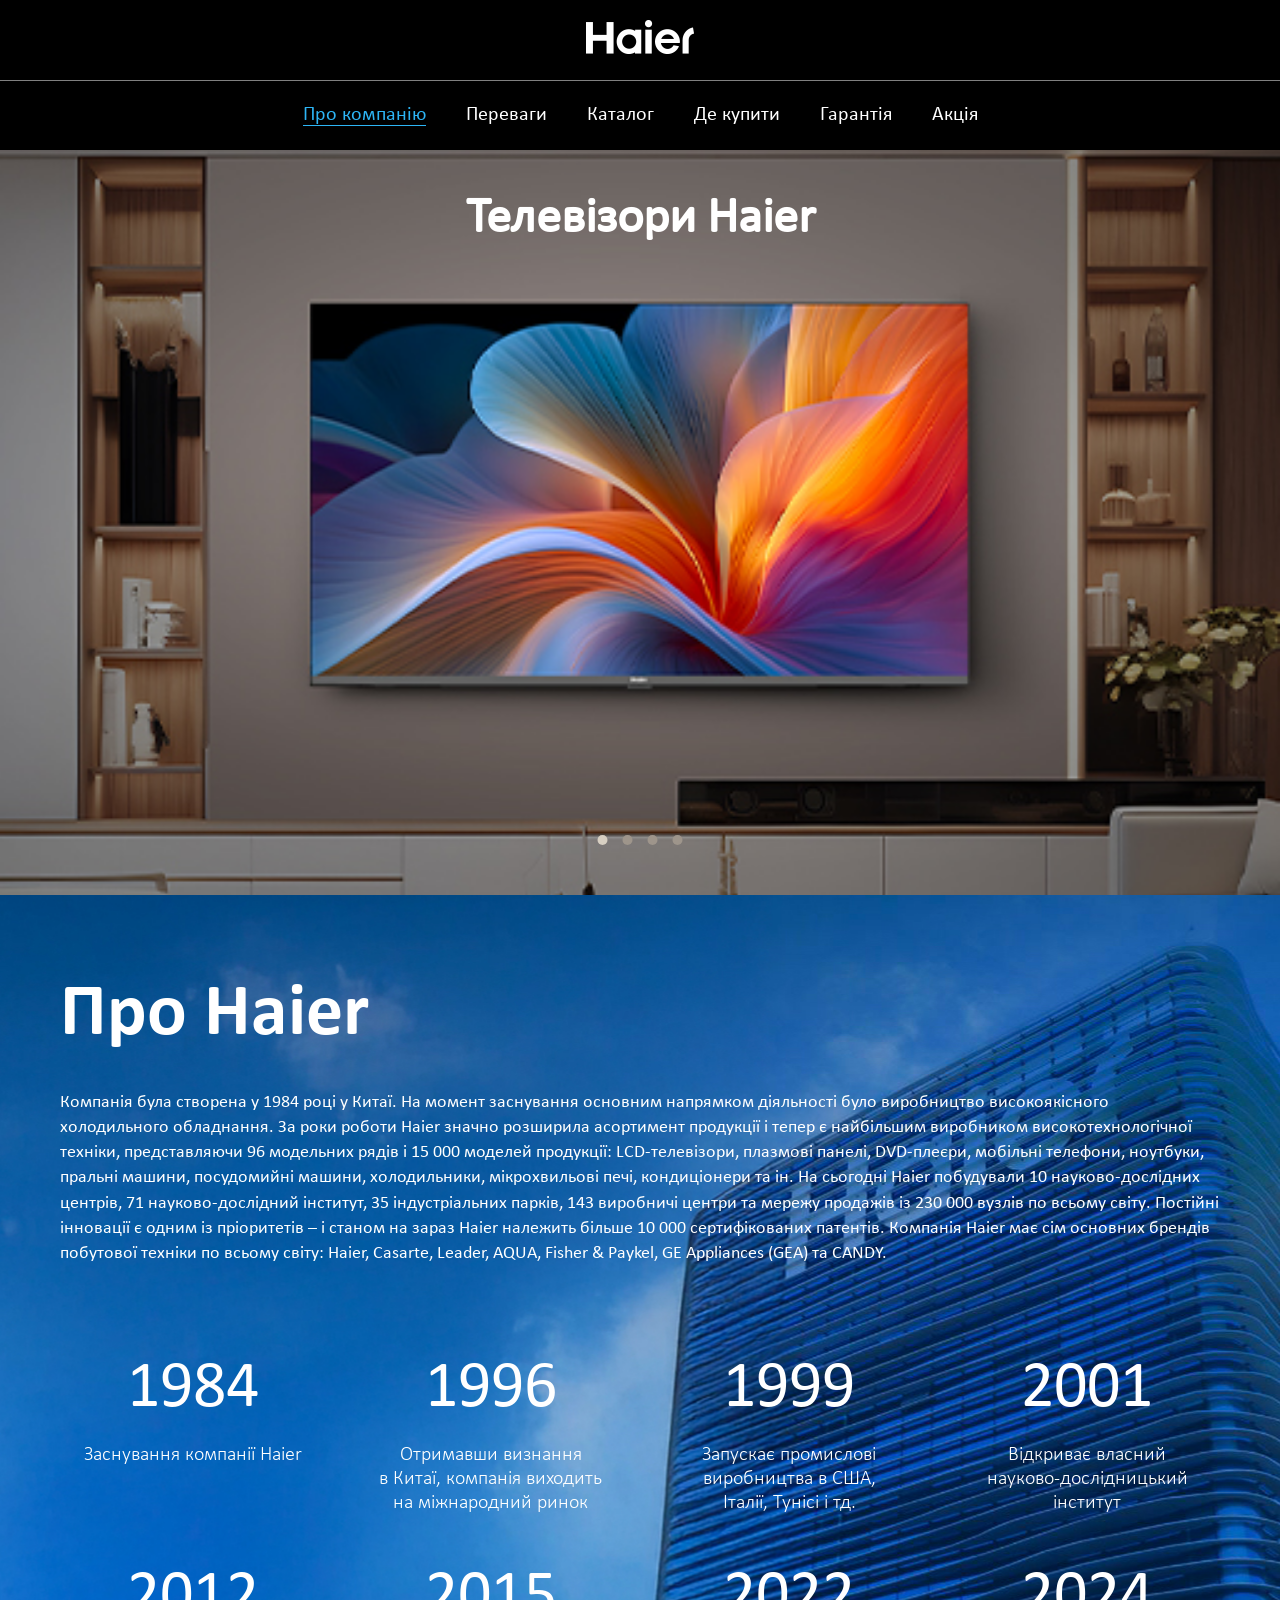
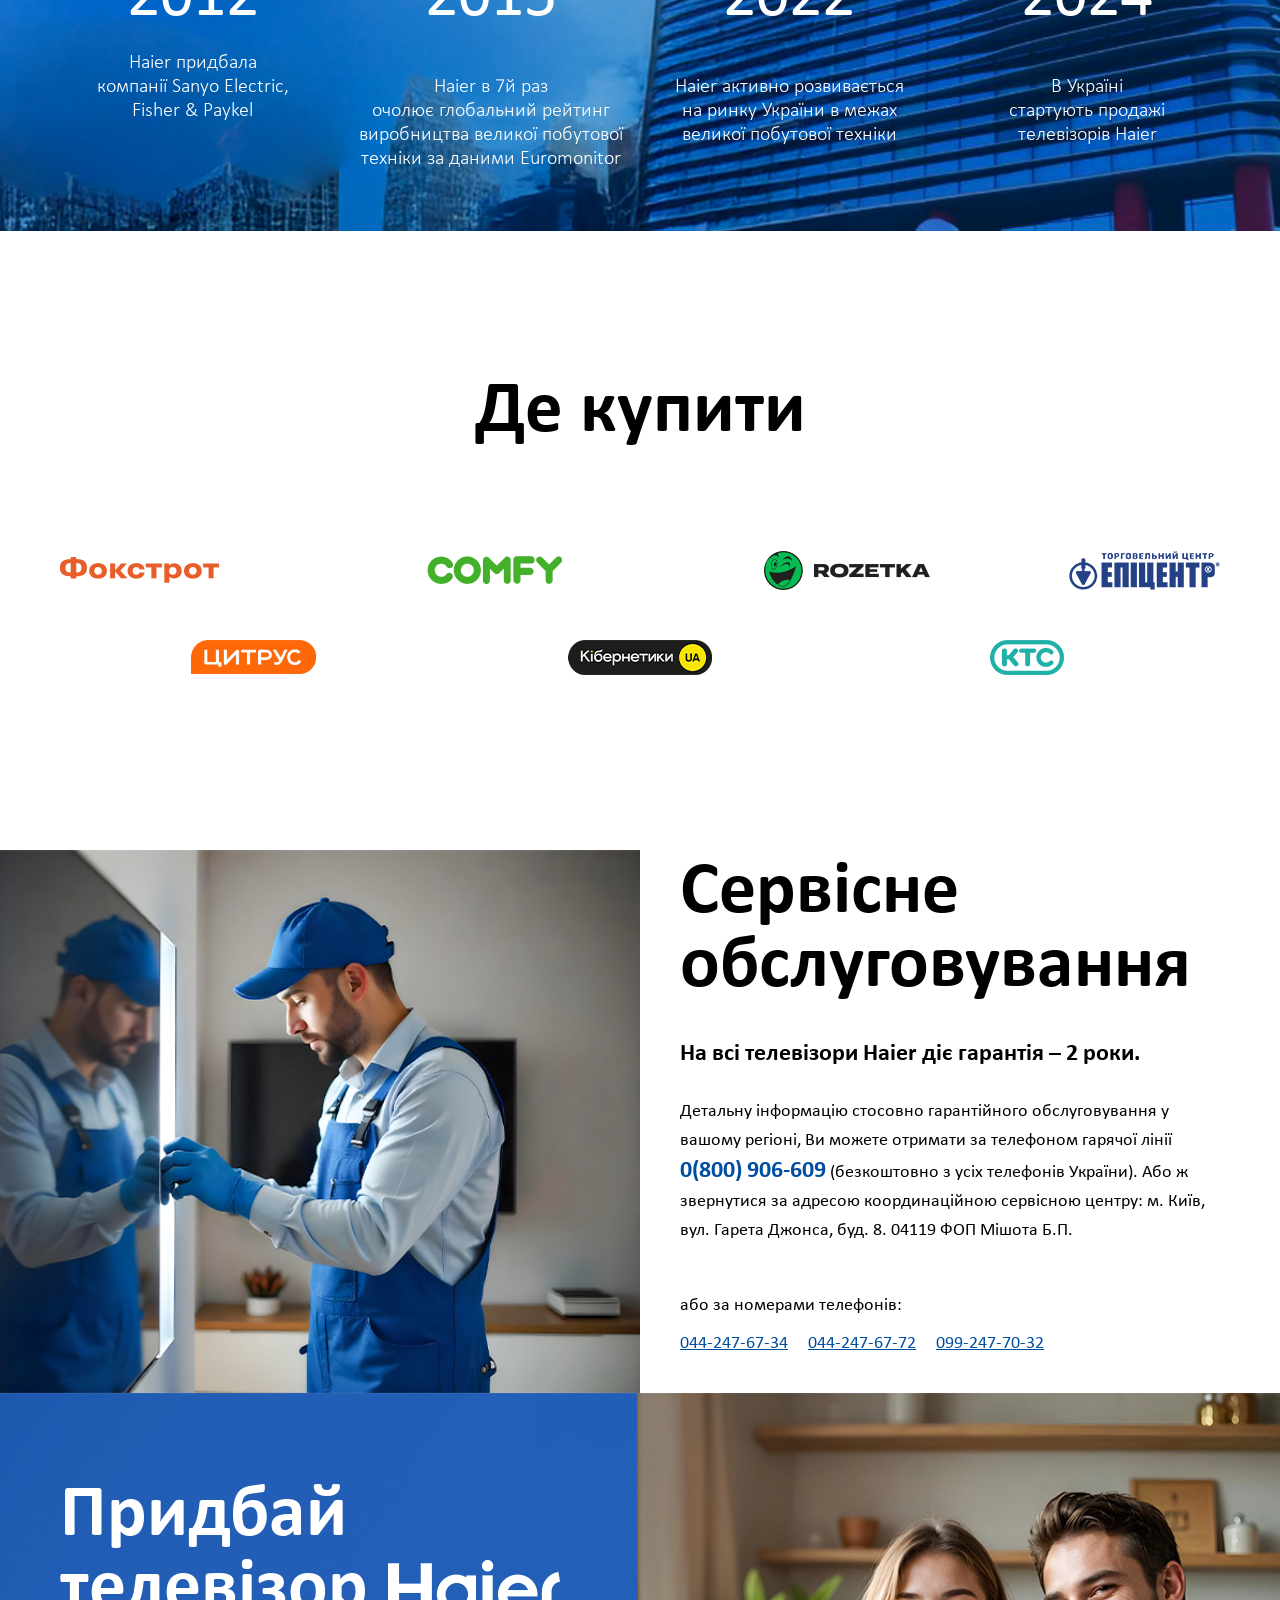
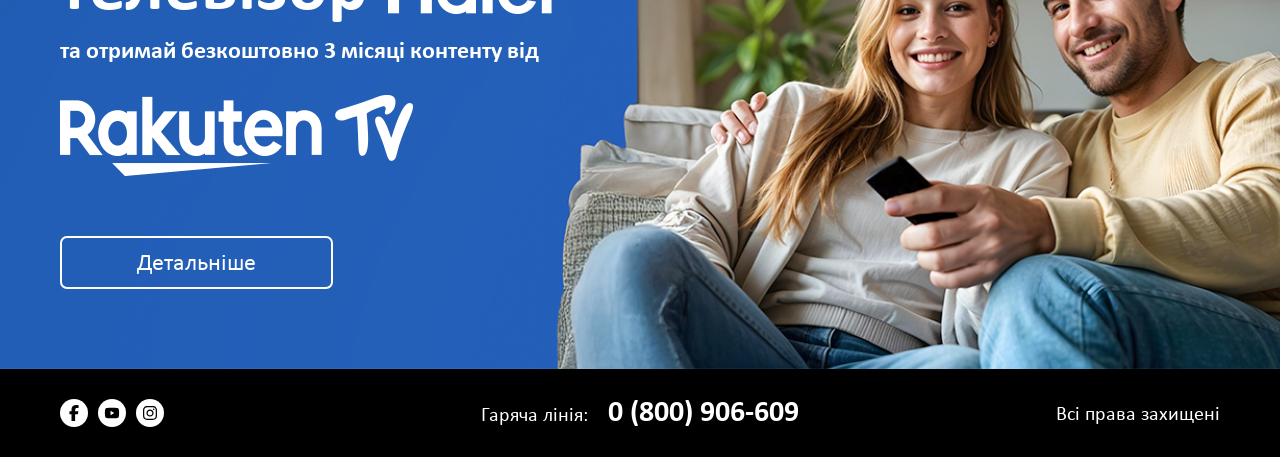
==== index.html @ 085f3d04 "add service srction" ====
<!DOCTYPE html>
<html lang="en">
<head>
  <meta charset="UTF-8">
  <meta name="viewport" content="width=device-width, initial-scale=1.0">
  <title>Haier</title>
  <link rel="stylesheet" href="./css/style.min.css">
</head>
<body>
  <header class="header header--active ">
    <div class="header__wrapper header__wrapper--visible">
      <div class="container">
        <div class="header__inner header__inner--visible">
          <a class="header__logo header__logo--top" href="#">
            <img class="header__logo-img" src="./images/icon/header-logo.svg" alt="bravis logo"> 
          </a>
          <nav class="menu">
            <button class="menu__btn">
              <span></span>
            </button>
            <ul class="menu__list">
              <li class="menu__item">
                <a class="menu__link menu__link--active" href="#">
                  Про компанію
                </a>
              </li>
              <li class="menu__item">
                <a class="menu__link" href="#">
                  Переваги
                </a>
              </li>
              <li class="menu__item">
                <a class="menu__link" href="#">
                  Каталог
                </a>
              </li>
              <li class="menu__item">
                <a class="menu__link" href="#">
                  Де купити
                </a>
              </li>
              <li class="menu__item">
                <a class="menu__link" href="#">
                  Гарантія
                </a>
              </li>
              <li class="menu__item">
                <a class="menu__link" href="#">
                  Акція
                </a>
              </li>
            </ul>
          </nav>
        </div>
    </div>
    </div>
    
  </header>
     <main class="main">
    <section class="hero">
      <div class="hero__wrapper">
        <div class="hero-slider">
          <div class="hero-slider__slide">
          <picture class="hero-slider__image">
            <source media="(max-width: 578px)" srcset="./images/hero/hero_1-mob.jpg">
            <img src="./images/hero/hero_1.jpg" alt="Фоновое изображение" />
          </picture>
          </div>
          <div class="hero-slider__slide" style="display: none;">
          <picture class="hero-slider__image">
            <source media="(max-width: 578px)" srcset="./images/hero/hero_2-mob.jpg">
            <img src="./images/hero/hero_2.jpg" alt="Фоновое изображение" />
          </picture>
          </div>

          <!-- Добавь еще слайды, если нужно -->
        </div>
        <div class="hero-slider__pagination">
          <span class="hero-slider__bullet hero-slider__bullet--active"></span>
          <span class="hero-slider__bullet"></span>
          <span class="hero-slider__bullet"></span>
          <span class="hero-slider__bullet"></span>
        </div>
        <div class="hero__content">
          <div class="container">
            <div class="hero__inner">
              <h1 class="hero__title">
                Телевізори Haier
              </h1>
            </div>
          </div>
        </div>
      </div>
    </section>
    <section class="about">
      <div class="container">
        <div class="about__inner">
          <h2 class="title about__title">
          Про Haier
          </h2>
          <div class="about__text">
            <p>
            Компанія була створена у 1984 році у Китаї. На момент заснування основним напрямком діяльності було виробництво
            високоякісного холодильного обладнання. За роки роботи Haier значно розширила асортимент продукції і тепер є найбільшим
            виробником високотехнологічної техніки, представляючи 96 модельних рядів і 15 000 моделей продукції: LCD-телевізори,
            плазмові панелі, DVD-плеєри, мобільні телефони, ноутбуки, пральні машини, посудомийні машини, холодильники,
            мікрохвильові печі, кондиціонери та ін. На сьогодні Haier побудували 10 науково-дослідних центрів, 71 науково-дослідний
            інститут, 35 індустріальних парків, 143 виробничі центри та мережу продажів із 230 000 вузлів по всьому світу. Постійні
            інновації є одним із пріоритетів – і станом на зараз Haier належить більше 10 000 сертифікованих патентів. Компанія
            Haier має сім основних брендів побутової техніки по всьому світу: Haier, Casarte, Leader, AQUA, Fisher & Paykel, GE
            Appliances (GEA) та CANDY.
            </p>
          </div>
          <div class="about__stats-desc">
          <div class="about__stats-item">
            <dt>1984</dt>
            <dd>Заснування компанії Haier</dd>
          </div>
          <div class="about__stats-item">
            <dt>1996</dt>
            <dd>Отримавши визнання
            в Китаї, компанія виходить
            на міжнародний ринок</dd>
          </div>
          <div class="about__stats-item">
            <dt>1999</dt>
            <dd>Запускає промислові
            виробництва в США,
            Італії, Тунісі і тд.
          </dd>
          </div>
          <div class="about__stats-item">
            <dt>2001</dt>
            <dd>Відкриває власний
            науково-дослідницький
            інститут
          </dd>
          </div>
          <div class="about__stats-item">
            <dt>2012</dt>
            <dd>Haier придбала
            компанії Sanyo Electric,
            Fisher & Paykel
          </dd>
          </div>
          <div class="about__stats-item">
            <dt>2015</dt>
            <dd>
              Haier в 7й раз
            очолює глобальний рейтинг
            виробництва великої побутової
            техніки за даними Euromonitor
          </dd>
          </div>
          <div class="about__stats-item">
            <dt>2022</dt>
            <dd>
              Haier активно розвивається
              на ринку України в межах
              великої побутової техніки
            </dd>
          </div>
          <div class="about__stats-item">
            <dt>2024</dt>
            <dd>
              В Україні
              стартують продажі
              телевізорів Haier
            </dd>
          </div>
          </div>
          <div class="about-slider"> 
          <div class="about-slider__wrapper">
            <div class="about-slider__slide">
              <div class="about__stats-item" style="display: none;">
                <dt>1984</dt>
                <dd>Заснування компанії Haier</dd>
              </div>
              <div class="about__stats-item" style="display: none;">
                <dt>1996</dt>
                <dd>Отримавши визнання
                  в Китаї, компанія виходить
                  на міжнародний ринок</dd>
              </div>
              <div class="about__stats-item" style="display: none;">
                <dt>1999</dt>
                <dd>Запускає промислові
                  виробництва в США,
                  Італії, Тунісі і тд.
                </dd>
              </div>
              <div class="about__stats-item" style="display: none;">
                <dt>2001</dt>
                <dd>Відкриває власний
                  науково-дослідницький
                  інститут
                </dd>
              </div>
              <div class="about__stats-item" style="display: none;">
                <dt>2012</dt>
                <dd>Haier придбала
                  компанії Sanyo Electric,
                  Fisher & Paykel
                </dd>
              </div>
              <div class="about__stats-item" style="display: none;">
                <dt>2015</dt>
                <dd>
                  Haier в 7й раз
                  очолює глобальний рейтинг
                  виробництва великої побутової
                  техніки за даними Euromonitor
                </dd>
              </div>
              <div class="about__stats-item">
                <dt>2022</dt>
                <dd>
                  Haier активно розвивається
                  на ринку України в межах
                  великої побутової техніки
                </dd>
              </div>
              <div class="about__stats-item">
                <dt>2024</dt>
                <dd>
                  В Україні
                  стартують <br> продажі
                  телевізорів Haier
                </dd>
              </div>
            </div>
          </div>
          <div class="about-slider__pagination">
            <span class="about-slider__bullet about-slider__bullet--active"></span>
            <span class="about-slider__bullet"></span>
            <span class="about-slider__bullet"></span>
            <span class="about-slider__bullet"></span>
          </div>
          </div>
        </div>
      </div>
    </section>
    <section class="partner">
      <div class="container">
        <h2 class="title partner__title">Де купити</h2>
        <div class="partner__inner">
          <a class="partner__link" href="#">
            <img src="./images/icon/Foxtrot_logo.svg" alt="foxtrot">
          </a>
          <a class="partner__link" href="#">
            <img src="./images/icon/COMFY_logo.svg" alt="comfy">
          </a>
          <a class="partner__link" href="#">
            <img src="./images/icon/rozetka-45.svg" alt="rozetka">
          </a>
          <a class="partner__link" href="#">
            <img src="./images/icon/Epicentrk_logo.svg" alt="epik">
          </a>
          
          <a class="partner__link" href="#">
            <img src="./images/icon/cutrys.svg" alt="cutrys">
          </a>
          <a class="partner__link" href="#">
            <img src="./images/icon/cibernetsvg.svg" alt="cybernetsvg">
          </a>
          <a class="partner__link" href="#">
          <img src="./images/icon/ktc.svg" alt="allo">
          </a>
          
        </div>
      </div>
    </section>
    <section class="service">
      <picture class="service__img">
        <source srcset="./images/content/" media="()">
        <img src="./images/content/service-bg-mob.jpg" alt="">
      </picture>
      <div class="container">
        <div class="service__inner">
          <div class="service__content">
            <h2 class="service__title">
              Сервісне
              обслуговування
            </h2>
            <h3 class="service__subtitle">
              На всі телевізори Haier діє гарантія – 2 роки.
            </h3>
            <div class="service__decr">
              <p>
                Детальну інформацію стосовно гарантійного обслуговування у вашому регіоні, Ви можете отримати за телефоном
                гарячої лінії
                <a class="service__decr-tel" href="tel:+0800906609">0(800) 906-609</a> (безкоштовно з ycix телефонів
                України).
                Або ж звернутися за адресою координаційною сервісною центру:
                м. Київ, вул. Гарета Джонса, буд. 8. 04119 ФОП Мішота Б.П.
              </p>
            </div>
            <div class="service__contact">
              <h4 class="service__contact-title">або за номерами телефонів:</h4>
              <ul class="service__contact-list">
                <li class="service__contact-item">
                  <a href="tel:+380442476734">044-247-67-34 </a>
                </li>
                <li class="service__contact-item">
                  <a href="tel:+380442476772">044-247-67-72</a>
                </li>
                <li class="service__contact-item">
                  <a href="tel:+380992477032">099-247-70-32</a>
                </li>
              </ul>
            </div>
          </div>
        </div>
      </div>
    </section>
    <section class="rakuten-tv">
      <img class="rakuten-tv__img-mob" src="./images/content/rakuten-tv-bg-mob.jpg" alt="" loading="lazy">
      <div class="container">
        <div class="rakuten-tv__inner" >
          <div class="rakuten-tv__content">
            <div class="rakuten-tv__title-box">
              <h2 class="rakuten-tv__title">
                Придбай <br> телевізор 
              </h2>
              <img class="rakuten-tv__title-img" src="./images/icon/haier-logo-big.svg" alt="">
            </div>
            <p class="rakuten-tv__text">
              та отримай безкоштовно 3 місяці контенту від
            </p>
            <img class="rakuten-tv__logo" src="./images/icon/rakuten-logo.svg" alt="">

            <a class="rakuten-tv__btn" href="#">Детальніше</a>
          </div>
        </div>
      </div>
    </section>
    


  </main> 
  <footer class="footer">
    <div class="container">
      <div class="footer__inner">
        <div class="footer__social-box">
          <ul class="footer__social-list">
            <li class="footer__social-item">
              <a class="footer__social-link" href="#">
                <svg xmlns="http://www.w3.org/2000/svg" xmlns:xlink="http://www.w3.org/1999/xlink" width="10px" height="16px"
                  viewBox="0 0 10 16" version="1.1">
                  <path
                    d="M 2.5 9.351562 L 2.5 16 L 6.125 16 L 6.125 9.351562 L 8.828125 9.351562 L 9.390625 6.296875 L 6.125 6.296875 L 6.125 5.214844 C 6.125 3.601562 6.757812 2.980469 8.398438 2.980469 C 8.90625 2.980469 9.316406 2.992188 9.554688 3.019531 L 9.554688 0.246094 C 9.105469 0.125 8.011719 0 7.382812 0 C 4.039062 0 2.5 1.578125 2.5 4.980469 L 2.5 6.296875 L 0.4375 6.296875 L 0.4375 9.351562 Z M 2.5 9.351562 "
                    fill="" />
                </svg>
              </a>
            </li>
            <li class="footer__social-item">
              <a class="footer__social-link" href="#">
                <svg xmlns="http://www.w3.org/2000/svg" xmlns:xlink="http://www.w3.org/1999/xlink" width="16px" height="14px"
                  viewBox="0 0 15 14" version="1.1">
                  <path
                    d="M 14.316406 3.394531 C 14.152344 2.746094 13.667969 2.238281 13.058594 2.0625 C 11.949219 1.75 7.5 1.75 7.5 1.75 C 7.5 1.75 3.050781 1.75 1.941406 2.0625 C 1.332031 2.238281 0.847656 2.746094 0.683594 3.394531 C 0.386719 4.566406 0.386719 7.011719 0.386719 7.011719 C 0.386719 7.011719 0.386719 9.457031 0.683594 10.628906 C 0.847656 11.277344 1.332031 11.761719 1.941406 11.9375 C 3.050781 12.25 7.5 12.25 7.5 12.25 C 7.5 12.25 11.949219 12.25 13.058594 11.9375 C 13.667969 11.761719 14.152344 11.273438 14.316406 10.628906 C 14.613281 9.457031 14.613281 7.011719 14.613281 7.011719 C 14.613281 7.011719 14.613281 4.566406 14.316406 3.394531 Z M 6.046875 9.230469 L 6.046875 4.789062 L 9.761719 7.011719 Z M 6.046875 9.230469 "
                    fill="" />
                </svg>
              </a>
            </li>
            <li class="footer__social-item">
              <a class="footer__social-link" href="#">
                <svg xmlns="http://www.w3.org/2000/svg" xmlns:xlink="http://www.w3.org/1999/xlink" width="14px" height="16px"
                  viewBox="0 0 14 16" version="1.1">
                  <path
                    d="M 7.003906 4.40625 C 5.015625 4.40625 3.414062 6.007812 3.414062 7.996094 C 3.414062 9.984375 5.015625 11.585938 7.003906 11.585938 C 8.992188 11.585938 10.59375 9.984375 10.59375 7.996094 C 10.59375 6.007812 8.992188 4.40625 7.003906 4.40625 Z M 7.003906 10.332031 C 5.71875 10.332031 4.667969 9.285156 4.667969 7.996094 C 4.667969 6.710938 5.714844 5.664062 7.003906 5.664062 C 8.289062 5.664062 9.335938 6.710938 9.335938 7.996094 C 9.335938 9.285156 8.289062 10.332031 7.003906 10.332031 Z M 11.578125 4.257812 C 11.578125 4.726562 11.203125 5.097656 10.742188 5.097656 C 10.273438 5.097656 9.902344 4.722656 9.902344 4.257812 C 9.902344 3.796875 10.277344 3.421875 10.742188 3.421875 C 11.203125 3.421875 11.578125 3.796875 11.578125 4.257812 Z M 13.957031 5.109375 C 13.902344 3.988281 13.648438 2.992188 12.824219 2.175781 C 12.007812 1.355469 11.011719 1.101562 9.890625 1.042969 C 8.734375 0.976562 5.269531 0.976562 4.113281 1.042969 C 2.992188 1.097656 2 1.351562 1.179688 2.171875 C 0.355469 2.992188 0.101562 3.984375 0.046875 5.105469 C -0.0195312 6.261719 -0.0195312 9.726562 0.046875 10.882812 C 0.101562 12.007812 0.355469 13 1.179688 13.820312 C 2 14.636719 2.992188 14.894531 4.113281 14.949219 C 5.269531 15.015625 8.734375 15.015625 9.890625 14.949219 C 11.011719 14.898438 12.007812 14.640625 12.824219 13.820312 C 13.644531 13 13.898438 12.007812 13.957031 10.882812 C 14.023438 9.726562 14.023438 6.265625 13.957031 5.109375 Z M 12.460938 12.125 C 12.21875 12.738281 11.746094 13.210938 11.132812 13.457031 C 10.210938 13.820312 8.023438 13.738281 7.003906 13.738281 C 5.984375 13.738281 3.792969 13.820312 2.875 13.457031 C 2.261719 13.210938 1.789062 12.742188 1.542969 12.125 C 1.179688 11.203125 1.261719 9.015625 1.261719 7.996094 C 1.261719 6.976562 1.179688 4.789062 1.542969 3.867188 C 1.789062 3.257812 2.257812 2.785156 2.875 2.539062 C 3.796875 2.171875 5.984375 2.257812 7.003906 2.257812 C 8.023438 2.257812 10.210938 2.175781 11.132812 2.539062 C 11.742188 2.78125 12.214844 3.253906 12.460938 3.867188 C 12.828125 4.789062 12.742188 6.976562 12.742188 7.996094 C 12.742188 9.015625 12.828125 11.207031 12.460938 12.125 Z M 12.460938 12.125 "
                    fill="" />
                </svg>
              </a>
            </li>
          </ul>
          <div class="footer__rules">
          <a class="footer__rules-link" href="#">Всі права захищені </a>
        </div>
        </div>
        <div class="footer__phone">
          Гаряча лінія: <a class="footer__number" href="tel:+0800906609">0 (800) 906-609</a>
        </div>
        
      </div>
    </div>
  </footer>

  
<!--   <div class="popup" data-popup='instruction'>
    <div class="popup__dialog">
      <div class="popup__panel">
        <h2 class="popup__title">LED-телевізор Bravis 24K4000H</h2>
        <button class="popup__close">
          <svg id="Группа_7" data-name="Группа 7" xmlns="http://www.w3.org/2000/svg" width="18.18" height="18.188"
            viewBox="0 0 18.18 18.188">
            <defs>
              <style>
                .cls-1 {
                  fill: none;
                  stroke: #909eac;
                  stroke-width: 2px;
                  fill-rule: evenodd;
                }
              </style>
            </defs>
            <path id="Фигура_1" data-name="Фигура 1" class="cls-1" d="M1641.6,72.6l16.8,16.8"
              transform="translate(-1640.91 -71.906)" />
            <path id="Фигура_1_копия" data-name="Фигура 1 копия" class="cls-1" d="M1658.4,72.6l-16.8,16.8"
              transform="translate(-1640.91 -71.906)" />
          </svg>
        </button>
      </div>
      <div class="product">
        <div class="product__inner">
          <div class="product__slider product-slider">
            <div class="product-slider__big">
              <div class="product-slider__big-item">
                <img class="product-slider__big-img" src="./images/instructions/instruction-big.webp" alt="bravis img">
              </div>
            </div>
            <div class="product-slider__thumb-wrapper">
              <div class="product-slider__thumb">
                <div class="product-slider__thumb-item">
                  <img class="product-slider__thumb-img" src="./images/instructions/instruction-thumb-1.webp" alt="bravis img">
                </div>
                <div class="product-slider__thumb-item">
                  <img class="product-slider__thumb-img" src="./images/instructions/instruction-thumb-2.webp" alt="bravis img">
                </div>
                <div class="product-slider__thumb-item">
                  <img class="product-slider__thumb-img" src="./images/instructions/instruction-thumb-3.webp" alt="bravis img">
                </div>
              </div>
            </div>
            <div class="product-slider__pagination">
              <span class="product-slider__bullet product-slider__bullet--active"></span>
              <span class="product-slider__bullet"></span>
              <span class="product-slider__bullet"></span>
              <span class="product-slider__bullet"></span>
            </div>
          </div>
          <div class="product__content">
            <a class="product__content-link product__content-link--new" href="#">Новинка</a>
            <ul class="product__nav-list">
              <li class="product__nav-item">
                <div>Артикул:</div><div>24K4000H</div>
              </li>
              <li class="product__nav-item">
               <div>Діагональ екрана:</div><div>24"</div>
              </li>
              <li class="product__nav-item">
                <div>Роздільна здатність:</div><div>1366 x 768</div>
              </li>
              <li class="product__nav-item">
                <div>Операційна система:</div><div>без ОС</div>
              </li>
            </ul>
            <a class="product__content-link product__content-link--buy" href="#">Де купити</a>
          </div>
        </div>
        <div class="product-descr">
          <div class="product-tabs">
            <div class="product-tabs__nav">
              <a class="product-tabs__nav-item " href="#tab-1">Опис</a>
              <a class="product-tabs__nav-item" href="#tab-2">Характеристики</a>
              <a class="product-tabs__nav-item product-tabs__nav-item--active" href="#tab-3">ПЗ та Інструкції</a>
            </div>
            <div class="product-tabs__content">
              <div class="product-tabs__content-item" id="tab-1">
                <div class="description">Опис</div>
              </div>
              <div class="product-tabs__content-item" id="tab-2">
                <div class="specs">
                  <h2 class="product-tabs__content-title">LED-телевізор Bravis 24K4000H</h2>
                  <section class="table">
                    <header class="table__header">
                      <h4 class="table__title">Файл</h4>
                      <h4 class="table__title">Опис</h4>
                    </header>
                    <ul class="table__body">
                      <li class="table__item table__item--specs">
                        <div class="table__cell">
                          123.pdf (7,22 мб)
                        </div>
                        <div class="table__cell">
                          User manual Bravis 24K4000H
                        </div>
                      </li>
                    </ul>
                  </section>
                </div>
              </div>
              <div class="product-tabs__content-item product-tabs__content-item--active" id="tab-3">
                <div class="pz-instr">
                  <h2 class="product-tabs__content-title">LED-телевізор Bravis 24K4000H</h2>
                  <section class="table">
                    <header class="table__header">
                      <h4 class="table__title">Файл</h4>
                      <h4 class="table__title">Опис</h4>
                    </header>
                    <ul class="table__body">
                      <li class="table__item table__item--pz-instr">
                        <div class="table__cell">
                          123.pdf (7,22 мб)
                        </div>
                        <div class="table__cell">
                          User manual Bravis 24K4000H
                        </div>
                      </li>
                    </ul>
                  </section>
                </div>
              </div>
            </div>
            </div>
        </div>
      </div>
    </div>
  </div>
  <div class="popup" data-popup='tovar'>
    <div class="popup__dialog">
      <div class="popup__panel">
        <h2 class="popup__title">LED-телевізор Bravis 24K4000H</h2>
        <button class="popup__close">
          <svg id="Группа_7" data-name="Группа 7" xmlns="http://www.w3.org/2000/svg" width="18.18" height="18.188"
            viewBox="0 0 18.18 18.188">
            <defs>
              <style>
                .cls-1 {
                  fill: none;
                  stroke: #909eac;
                  stroke-width: 2px;
                  fill-rule: evenodd;
                }
              </style>
            </defs>
            <path id="Фигура_1" data-name="Фигура 1" class="cls-1" d="M1641.6,72.6l16.8,16.8"
              transform="translate(-1640.91 -71.906)" />
            <path id="Фигура_1_копия" data-name="Фигура 1 копия" class="cls-1" d="M1658.4,72.6l-16.8,16.8"
              transform="translate(-1640.91 -71.906)" />
          </svg>
        </button>
      </div>
      <div class="product">
        <div class="product__inner">
          <div class="product__slider product-slider">
            <div class="product-slider__big">
              <div class="product-slider__big-item">
                <img class="product-slider__big-img" src="./images/instructions/instruction-big.webp" alt="bravis img">
              </div>
            </div>
            <div class="product-slider__thumb-wrapper">
              <div class="product-slider__thumb">
                <div class="product-slider__thumb-item">
                  <img class="product-slider__thumb-img" src="./images/instructions/instruction-thumb-1.webp" alt="bravis img">
                </div>
                <div class="product-slider__thumb-item">
                  <img class="product-slider__thumb-img" src="./images/instructions/instruction-thumb-2.webp" alt="bravis img">
                </div>
                <div class="product-slider__thumb-item">
                  <img class="product-slider__thumb-img" src="./images/instructions/instruction-thumb-3.webp" alt="bravis img">
                </div>
              </div>
            </div>
            <div class="product-slider__pagination">
              <span class="product-slider__bullet product-slider__bullet--active"></span>
              <span class="product-slider__bullet"></span>
              <span class="product-slider__bullet"></span>
              <span class="product-slider__bullet"></span>
            </div>
          </div>
          <div class="product__content">
            <a class="product__content-link product__content-link--new" href="#">Новинка</a>
            <ul class="product__nav-list">
              <li class="product__nav-item">
                <div>Артикул:</div><div>24K4000H</div>
              </li>
              <li class="product__nav-item">
               <div>Діагональ екрана:</div><div>24"</div>
              </li>
              <li class="product__nav-item">
                <div>Роздільна здатність:</div><div>1366 x 768</div>
              </li>
              <li class="product__nav-item">
                <div>Операційна система:</div><div>без ОС</div>
              </li>
            </ul>
            <a class="product__content-link product__content-link--buy" href="#">Де купити</a>
          </div>
        </div>
        <div class="product-descr">
          <div class="product-tabs">
            <div class="product-tabs__nav">
              <a class="product-tabs__nav-item " href="#tab-1">Опис</a>
              <a class="product-tabs__nav-item product-tabs__nav-item--active" href="#tab-2">Характеристики</a>
              <a class="product-tabs__nav-item" href="#tab-3">ПЗ та Інструкції</a>
            </div>
            <div class="product-tabs__content">
              <div class="product-tabs__content-item" id="tab-1">
                <div class="description">Опис</div>
              </div>
              <div class="product-tabs__content-item product-tabs__content-item--active" id="tab-2">
                <div class="specs">
                  <h2 class="product-tabs__content-title">LED-телевізор Bravis 24K4000H</h2>
                  <section class="table">
                    <header class="table__header">
                      <h4 class="table__title">Екран</h4>
                    </header>
                    <ul class="table__body">
                      <li class="table__item table__item--specs">
                        <div class="table__cell">
                          Тип
                        </div>
                        <div class="table__cell">
                          LED
                        </div>
                      </li>
                      <li class="table__item table__item--specs">
                        <div class="table__cell">
                          Тип підсвітки
                        </div>
                        <div class="table__cell">
                          Direct LED
                        </div>
                      </li>
                      <li class="table__item table__item--specs">
                        <div class="table__cell">
                          Діагональ
                        </div>
                        <div class="table__cell">
                          24"
                        </div>
                      </li>
                      <li class="table__item table__item--specs">
                        <div class="table__cell">
                          Роздільна здатність
                        </div>
                        <div class="table__cell">
                          HD (1366x768)
                        </div>
                      </li>
                      <li class="table__item table__item--specs">
                        <div class="table__cell">
                          Частота розгортки екрана
                        </div>
                        <div class="table__cell">
                          60 Гц
                        </div>
                      </li>
                      <li class="table__item table__item--specs">
                        <div class="table__cell">
                          Тип матриці
                        </div>
                        <div class="table__cell">
                          VA
                        </div>
                      </li>
                      <li class="table__item table__item--specs">
                        <div class="table__cell">
                          Час відгуку
                        </div>
                        <div class="table__cell">
                          11.5 мс
                        </div>
                      </li>
                      <li class="table__item table__item--specs">
                        <div class="table__cell">
                          Покриття екрану
                        </div>
                        <div class="table__cell">
                          Глянсове
                        </div>
                      </li>
                      <li class="table__item table__item--specs">
                        <div class="table__cell">
                          Яскравість (типова)
                        </div>
                        <div class="table__cell">
                          200 кд/м²
                        </div>
                      </li>
                      <li class="table__item table__item--specs">
                        <div class="table__cell">
                          Контрастність (типова)
                        </div>
                        <div class="table__cell">
                          3000 : 1
                        </div>
                      </li>
                      <li class="table__item table__item--specs">
                        <div class="table__cell">
                          Кількість кольорів
                        </div>
                        <div class="table__cell">
                          16.7 млн
                        </div>
                      </li>
                      <li class="table__item table__item--specs">
                        <div class="table__cell">
                          Кут огляду
                        </div>
                        <div class="table__cell">
                          178° / 178°
                        </div>
                      </li>
                      <li class="table__item table__item--specs">
                        <div class="table__cell">
                          Співвідношення сторін
                        </div>
                        <div class="table__cell">
                          16 : 9
                        </div>
                      </li>
                      <li class="table__item table__item--specs">
                        <div class="table__cell">
                          Технології поліпшення зображення
                        </div>
                        <div class="table__cell">
                          Dynamic Noise Reduction (DNR) <br>
                          3D Comb Filter"
                        </div>
                      </li>
                    </ul>
                  </section>
                  <section class="table">
                    <header class="table__header">
                      <h4 class="table__title">Продуктивність</h4>
                    </header>
                    <ul class="table__body">
                      <li class="table__item table__item--specs">
                        <div class="table__cell">
                          Smart OS
                        </div>
                        <div class="table__cell">
                          Без ОС
                        </div>
                      </li>
                      <li class="table__item table__item--specs">
                        <div class="table__cell">
                          Обсяг ОЗП
                        </div>
                        <div class="table__cell">
                          128 Мб
                        </div>
                      </li>
                      <li class="table__item table__item--specs">
                        <div class="table__cell">
                          Постійна пам'ять
                        </div>
                        <div class="table__cell">
                          8 ГБ
                        </div>
                      </li>
                      <li class="table__item table__item--specs">
                        <div class="table__cell">
                          Центральний процесор
                        </div>
                        <div class="table__cell">
                          MStar MSD3663
                        </div>
                      </li>
                      <li class="table__item table__item--specs">
                        <div class="table__cell">
                          Графічний процесор
                        </div>
                        <div class="table__cell">
                          -
                        </div>
                      </li>
                    </ul>
                  </section>
                  <section class="table">
                    <header class="table__header">
                      <h4 class="table__title">Звук</h4>
                    </header>
                    <ul class="table__body">
                      <li class="table__item table__item--specs">
                        <div class="table__cell">
                          Розміщення динаміків
                        </div>
                        <div class="table__cell">
                          Нижня сторона
                        </div>
                      </li>
                      <li class="table__item table__item--specs">
                        <div class="table__cell">
                          К-сть динаміків
                        </div>
                        <div class="table__cell">
                          2
                        </div>
                      </li>
                      <li class="table__item table__item--specs">
                        <div class="table__cell">
                          Сумарна потужність звуку
                        </div>
                        <div class="table__cell">
                          4 Вт
                        </div>
                      </li>
                      <li class="table__item table__item--specs">
                        <div class="table__cell">
                          Технології поліпшення звуку
                        </div>
                        <div class="table__cell">
                          Dolby Audio/Dolby+ Sound surround
                        </div>
                      </li>
                    </ul>
                  </section>
                  <section class="table">
                    <header class="table__header">
                      <h4 class="table__title">Підключення</h4>
                    </header>
                    <ul class="table__body">
                      <li class="table__item table__item--specs">
                        <div class="table__cell">
                          ТВ-тюнери
                        </div>
                        <div class="table__cell">
                          DVB-T/T2/С/S2
                        </div>
                      </li>
                      <li class="table__item table__item--specs">
                        <div class="table__cell">
                          HDMI
                        </div>
                        <div class="table__cell">
                          2 x HDMI 1.4
                        </div>
                      </li>
                      <li class="table__item table__item--specs">
                        <div class="table__cell">
                          USB
                        </div>
                        <div class="table__cell">
                          1 x USB 2.0
                        </div>
                      </li>
                      <li class="table__item table__item--specs">
                        <div class="table__cell">
                          RJ-45 (LAN)
                        </div>
                        <div class="table__cell">
                          -
                        </div>
                      </li>
                      <li class="table__item table__item--specs">
                        <div class="table__cell">
                          CI/CI+ слот
                        </div>
                        <div class="table__cell">
                          1
                        </div>
                      </li>
                      <li class="table__item table__item--specs">
                        <div class="table__cell">
                          Гніздо для навушників
                        </div>
                        <div class="table__cell">
                          1
                        </div>
                      </li>
                      <li class="table__item table__item--specs">
                        <div class="table__cell">
                          Вихід S/PDIF (оптичний)
                        </div>
                        <div class="table__cell">
                          1
                        </div>
                      </li>
                      <li class="table__item table__item--specs">
                        <div class="table__cell">
                          Антенний вхід (RF IN)
                        </div>
                        <div class="table__cell">
                          2
                        </div>
                      </li>
                      <li class="table__item table__item--specs">
                        <div class="table__cell">
                          Композитний (Mini AV 3.5 mm)
                        </div>
                        <div class="table__cell">
                          1
                        </div>
                      </li>
                      <li class="table__item table__item--specs">
                        <div class="table__cell">
                          Wi-Fi
                        </div>
                        <div class="table__cell">
                          -
                        </div>
                      </li>
                      <li class="table__item table__item--specs">
                        <div class="table__cell">
                          Bluetooth
                        </div>
                        <div class="table__cell">
                          -
                        </div>
                      </li>
                      <li class="table__item table__item--specs">
                        <div class="table__cell">
                          Підключення пульта
                        </div>
                        <div class="table__cell">
                          IR
                        </div>
                      </li>
                    </ul>
                  </section>
                  <section class="table">
                    <header class="table__header">
                      <h4 class="table__title">Габарити</h4>
                    </header>
                    <ul class="table__body">
                      <li class="table__item table__item--specs">
                        <div class="table__cell">
                          Кріплення VESA
                        </div>
                        <div class="table__cell">
                          200x100 мм
                        </div>
                      </li>
                      <li class="table__item table__item--specs">
                        <div class="table__cell">
                          Розміри без підставки (Ш х В х Г), мм
                        </div>
                        <div class="table__cell">
                          552.9 х 332.6 х 86.3 мм
                        </div>
                      </li>
                      <li class="table__item table__item--specs">
                        <div class="table__cell">
                          Розміри з підставкою (Ш х В х Г), мм
                        </div>
                        <div class="table__cell">
                          552.9 х 369.7 х 144.1 мм
                        </div>
                      </li>
                      <li class="table__item table__item--specs">
                        <div class="table__cell">
                          Розміри коробки (Ш х В х Г), мм
                        </div>
                        <div class="table__cell">
                          583 х 375 х 102 мм
                        </div>
                      </li>
                      <li class="table__item table__item--specs">
                        <div class="table__cell">
                          Розташування ніжок
                        </div>
                        <div class="table__cell">
                          Бокові
                        </div>
                      </li>
                      <li class="table__item table__item--specs">
                        <div class="table__cell">
                          Вага (нетто), кг
                        </div>
                        <div class="table__cell">
                          2.5 кг
                        </div>
                      </li>
                      <li class="table__item table__item--specs">
                        <div class="table__cell">
                          Вага з пакуванням, кг
                        </div>
                        <div class="table__cell">
                          3.0 кг
                        </div>
                      </li>
                    </ul>
                  </section>
                  <section class="table">
                    <header class="table__header">
                      <h4 class="table__title">Формати</h4>
                    </header>
                    <ul class="table__body">
                      <li class="table__item table__item--specs">
                        <div class="table__cell">
                          Відео
                        </div>
                        <div class="table__cell">
                          MPEG1/ 2/ 4/ H.264/ H.265
                        </div>
                      </li>
                      <li class="table__item table__item--specs">
                        <div class="table__cell">
                          Аудіо
                        </div>
                        <div class="table__cell">
                          MPEG-1/2 Layer 3, Dolby Digital, AC-3
                        </div>
                      </li>
                      <li class="table__item table__item--specs">
                        <div class="table__cell">
                          Фото
                        </div>
                        <div class="table__cell">
                          jpg, bmp, png
                        </div>
                      </li>
                    </ul>
                  </section>
                  <section class="table">
                    <header class="table__header">
                      <h4 class="table__title">Інше</h4>
                    </header>
                    <ul class="table__body">
                      <li class="table__item table__item--specs">
                        <div class="table__cell">
                          Колір
                        </div>
                        <div class="table__cell">
                          Чорний
                        </div>
                      </li>
                      <li class="table__item table__item--specs">
                        <div class="table__cell">
                          Додаткові особливості
                        </div>
                        <div class="table__cell">
                          Телетекст, таймер сну, <br>
                          батьківський контроль, режим готелю
                        </div>
                      </li>
                      <li class="table__item table__item--specs">
                        <div class="table__cell">
                          Клас енергоспоживання
                        </div>
                        <div class="table__cell">
                          А
                        </div>
                      </li>
                      <li class="table__item table__item--specs">
                        <div class="table__cell">
                          Енергоспоживання, Вт
                        </div>
                        <div class="table__cell">
                          45 Вт
                        </div>
                      </li>
                      <li class="table__item table__item--specs">
                        <div class="table__cell">
                          У режимі очікування, Вт
                        </div>
                        <div class="table__cell">
                          <0,5 Вт
                        </div>
                      </li>
                      <li class="table__item table__item--specs">
                        <div class="table__cell">
                          Живлення
                        </div>
                        <div class="table__cell">
                           100-240 В - 50/60 Гц
                        </div>
                      </li>
                      <li class="table__item table__item--specs">
                        <div class="table__cell">
                          Комплектація
                        </div>
                        <div class="table__cell">
                          Телевізор, пульт керування, батарейки, <br> гарантійний талон, інструкція
                        </div>
                      </li>
                      <li class="table__item table__item--specs">
                        <div class="table__cell">
                          Гарантійний термін
                        </div>
                        <div class="table__cell">
                          12 місяців
                        </div>
                      </li>
                    </ul>
                  </section>
                </div>
              </div>
              <div class="product-tabs__content-item" id="tab-3">
                <div class="pz-instr">
                  <h2 class="product-tabs__content-title">LED-телевізор Bravis 24K4000H</h2>
                  <section class="table">
                    <header class="table__header">
                      <h4 class="table__title">Файл</h4>
                      <h4 class="table__title">Опис</h4>
                    </header>
                    <ul class="table__body">
                      <li class="table__item table__item--pz-instr">
                        <div class="table__cell">
                          123.pdf (7,22 мб)
                        </div>
                        <div class="table__cell">
                          User manual Bravis 24K4000H
                        </div>
                      </li>
                    </ul>
                  </section>
                </div>
              </div>
            </div>
            </div>
        </div>
      </div>
    </div>
  </div> -->

  <script src="./js/main.js"></script>
</body>
</html>

<!-- activated class  "popup--active" -->

<!-- 
    == popup - hidden ==
    .popup{display: none;}
    
    == popup - show ==
    .popup--active {
    display: block;
    position: fixed;
    top: 0;
    left: 0;
    width: 100%;
    height: 100%;
    background: rgba(0, 0, 0, 0.5);
    justify-content: center;
    align-items: center;
    z-index: 50;
    overflow-y: auto;
     }

     == catalog ==
     hidden catalog control button 
     ".catalog__control-box{display: none;}"

     == burger menu ==

     .menu_btn {
     display: none;
     }
     .menu_btn--active {
     display: none;
     }

-->
---- css/style.min.css ----
@charset "UTF-8";
@media -sass-debug-info{filename{font-family:file\:\/\/D\:\/GitHub\/Haier\/scss\/_vars\.scss}line{font-family:\000039}}
.about dd {
  font-family: 'calibri_light';
  font-weight: 300; }

@media -sass-debug-info{filename{font-family:file\:\/\/D\:\/GitHub\/Haier\/scss\/_vars\.scss}line{font-family:\0000313}}
body, .service__contact-title {
  font-family: 'Calibri';
  font-weight: 400; }

@media -sass-debug-info{filename{font-family:file\:\/\/D\:\/GitHub\/Haier\/scss\/_vars\.scss}line{font-family:\0000317}}
.about__title, .partner__title, .rakuten-tv__title, .rakuten-tv__text, .service__title, .service__subtitle, .service__decr-tel, .footer__number {
  font-family: 'Calibri Bold';
  font-weight: 700; }

@font-face {
  font-family: 'calibri_light';
  font-weight: 300;
  font-style: normal;
  src: local("calibri_light"), url("../fonts/calibri_light.woff2") format("woff2"), url("../fonts/calibri_light.woff") format("woff");
  font-display: swap; }
@font-face {
  font-family: 'Calibri';
  font-weight: 400;
  font-style: normal;
  src: local("Calibri"), url("../fonts/Calibri.woff2") format("woff2"), url("../fonts/Calibri.woff") format("woff");
  font-display: swap; }
@font-face {
  font-family: 'Calibri Bold';
  font-weight: 700;
  font-style: normal;
  src: local("Calibri Bold"), url("../fonts/Calibri Bold.woff2") format("woff2"), url("../fonts/Calibri Bold.woff") format("woff");
  font-display: swap; }
@media -sass-debug-info{filename{font-family:file\:\/\/D\:\/GitHub\/Haier\/scss\/reset\.scss}line{font-family:\000031}}
html {
  -webkit-box-sizing: border-box;
          box-sizing: border-box; }

@media -sass-debug-info{filename{font-family:file\:\/\/D\:\/GitHub\/Haier\/scss\/reset\.scss}line{font-family:\000035}}
*,
*::after,
*::before {
  -webkit-box-sizing: inherit;
          box-sizing: inherit; }

/* обнуляю стили у списков только у тех у кого есть класс */
@media -sass-debug-info{filename{font-family:file\:\/\/D\:\/GitHub\/Haier\/scss\/reset\.scss}line{font-family:\0000312}}
ul[class],
ol[class] {
  padding: 0; }

@media -sass-debug-info{filename{font-family:file\:\/\/D\:\/GitHub\/Haier\/scss\/reset\.scss}line{font-family:\0000317}}
body,
h1,
h2,
h3,
h4,
h5,
h6,
p,
ul[class],
ol[class],
li,
figure,
figcaption,
blockquote,
dl,
dd {
  margin: 0; }

@media -sass-debug-info{filename{font-family:file\:\/\/D\:\/GitHub\/Haier\/scss\/reset\.scss}line{font-family:\0000336}}
ul[class] {
  list-style: none; }

@media -sass-debug-info{filename{font-family:file\:\/\/D\:\/GitHub\/Haier\/scss\/reset\.scss}line{font-family:\0000340}}
img {
  max-width: 100%;
  display: block; }

@media -sass-debug-info{filename{font-family:file\:\/\/D\:\/GitHub\/Haier\/scss\/reset\.scss}line{font-family:\0000345}}
input,
button,
textarea,
select {
  font: inherit; }

@media -sass-debug-info{filename{font-family:file\:\/\/D\:\/GitHub\/Haier\/scss\/reset\.scss}line{font-family:\0000351}}
button {
  -webkit-tap-highlight-color: transparent; }

@media -sass-debug-info{filename{font-family:file\:\/\/D\:\/GitHub\/Haier\/scss\/reset\.scss}line{font-family:\0000354}}
a {
  text-decoration: none; }

@media -sass-debug-info{filename{font-family:file\:\/\/D\:\/GitHub\/Haier\/scss\/_global\.scss}line{font-family:\000032}}
html,
body {
  height: 100%; }

@media -sass-debug-info{filename{font-family:file\:\/\/D\:\/GitHub\/Haier\/scss\/_global\.scss}line{font-family:\000037}}
body {
  display: -webkit-box;
  display: -ms-flexbox;
  display: flex;
  -webkit-box-orient: vertical;
  -webkit-box-direction: normal;
      -ms-flex-direction: column;
          flex-direction: column;
  font-size: 16px;
  line-height: 1.2;
  color: #ffffff;
  position: relative; }
@media -sass-debug-info{filename{font-family:file\:\/\/D\:\/GitHub\/Haier\/scss\/_global\.scss}line{font-family:\0000315}}
  body.lock {
    overflow: hidden; }

@media -sass-debug-info{filename{font-family:file\:\/\/D\:\/GitHub\/Haier\/scss\/_global\.scss}line{font-family:\0000319}}
a {
  color: inherit; }

@media -sass-debug-info{filename{font-family:file\:\/\/D\:\/GitHub\/Haier\/scss\/_global\.scss}line{font-family:\0000322}}
.main {
  -webkit-box-flex: 1;
      -ms-flex-positive: 1;
          flex-grow: 1; }

@media -sass-debug-info{filename{font-family:file\:\/\/D\:\/GitHub\/Haier\/scss\/_global\.scss}line{font-family:\0000325}}
.container {
  max-width: 1240px;
  width: 100%;
  padding: 0 40px;
  margin: 0 auto;
  /*   &--style {
      border-top: 1px solid $grey;
      padding-top: 20px;
   } */ }

@media -sass-debug-info{filename{font-family:file\:\/\/D\:\/GitHub\/Haier\/scss\/_global\.scss}line{font-family:\0000335}}
.title {
  font-size: 36px; }

@media (max-width: 420px) {
@media -sass-debug-info{filename{font-family:file\:\/\/D\:\/GitHub\/Haier\/scss\/_global\.scss}line{font-family:\0000340}}
  .container {
    padding: 0 15px; } }
@media -sass-debug-info{filename{font-family:file\:\/\/D\:\/GitHub\/Haier\/scss\/_header\.scss}line{font-family:\000031}}
.header {
  padding: 20px 0 25px;
  position: fixed;
  top: 0;
  left: 0;
  right: 0;
  z-index: 10;
  -webkit-transition: .3s ease;
  transition: .3s ease;
  background-color: #000000; }
@media -sass-debug-info{filename{font-family:file\:\/\/D\:\/GitHub\/Haier\/scss\/_header\.scss}line{font-family:\0000310}}
  .header--active {
    padding: 80px 0 25px;
    position: relative; }
@media -sass-debug-info{filename{font-family:file\:\/\/D\:\/GitHub\/Haier\/scss\/_header\.scss}line{font-family:\0000314}}
  .header__wrapper {
    border: none;
    padding: 0;
    -webkit-transition: .3s ease;
    transition: .3s ease; }
@media -sass-debug-info{filename{font-family:file\:\/\/D\:\/GitHub\/Haier\/scss\/_header\.scss}line{font-family:\0000318}}
    .header__wrapper--visible {
      border-top: 1px solid #808080;
      padding-top: 20px; }
@media -sass-debug-info{filename{font-family:file\:\/\/D\:\/GitHub\/Haier\/scss\/_header\.scss}line{font-family:\0000324}}
  .header__inner {
    display: -webkit-box;
    display: -ms-flexbox;
    display: flex;
    -webkit-box-align: center;
        -ms-flex-align: center;
            align-items: center;
    -webkit-transition: .5s ease;
    transition: .5s ease; }
@media -sass-debug-info{filename{font-family:file\:\/\/D\:\/GitHub\/Haier\/scss\/_header\.scss}line{font-family:\0000328}}
    .header__inner--visible {
      -ms-flex-wrap: wrap;
          flex-wrap: wrap; }
@media -sass-debug-info{filename{font-family:file\:\/\/D\:\/GitHub\/Haier\/scss\/_header\.scss}line{font-family:\0000332}}
  .header__logo {
    display: inline-block;
    visibility: visible;
    -webkit-transition: all .3s ease;
    transition: all .3s ease; }
@media -sass-debug-info{filename{font-family:file\:\/\/D\:\/GitHub\/Haier\/scss\/_header\.scss}line{font-family:\0000337}}
    .header__logo--top {
      top: 20px;
      left: 0;
      right: 0;
      position: absolute;
      margin: 0 auto; }
@media -sass-debug-info{filename{font-family:file\:\/\/D\:\/GitHub\/Haier\/scss\/_header\.scss}line{font-family:\0000344}}
    .header__logo--scrolled {
      visibility: hidden; }
@media -sass-debug-info{filename{font-family:file\:\/\/D\:\/GitHub\/Haier\/scss\/_header\.scss}line{font-family:\0000348}}
    .header__logo img {
      width: 108px;
      height: auto;
      -o-object-fit: cover;
         object-fit: cover;
      margin: 0 auto; }

@media -sass-debug-info{filename{font-family:file\:\/\/D\:\/GitHub\/Haier\/scss\/_header\.scss}line{font-family:\0000357}}
.menu {
  margin: 0 auto; }
@media -sass-debug-info{filename{font-family:file\:\/\/D\:\/GitHub\/Haier\/scss\/_header\.scss}line{font-family:\0000359}}
  .menu__btn {
    display: none;
    border: none;
    width: 40px;
    height: 26px;
    position: relative;
    background-color: transparent;
    cursor: pointer;
    z-index: 150; }
@media -sass-debug-info{filename{font-family:file\:\/\/D\:\/GitHub\/Haier\/scss\/_header\.scss}line{font-family:\0000368}}
    .menu__btn::before, .menu__btn::after {
      content: '';
      left: 0;
      position: absolute;
      display: block;
      width: 100%;
      height: 4px;
      border-radius: 10px;
      background-color: #ffffff; }
@media -sass-debug-info{filename{font-family:file\:\/\/D\:\/GitHub\/Haier\/scss\/_header\.scss}line{font-family:\0000380}}
    .menu__btn::before {
      top: 0;
      -webkit-box-shadow: 0 11px 0 #ffffff;
              box-shadow: 0 11px 0 #ffffff;
      -webkit-transition: top .3s .15s, -webkit-box-shadow .3s .15s, -webkit-transform .3s;
      transition: top .3s .15s, -webkit-box-shadow .3s .15s, -webkit-transform .3s;
      transition: box-shadow .3s .15s, top .3s .15s, transform .3s;
      transition: box-shadow .3s .15s, top .3s .15s, transform .3s, -webkit-box-shadow .3s .15s, -webkit-transform .3s; }
@media -sass-debug-info{filename{font-family:file\:\/\/D\:\/GitHub\/Haier\/scss\/_header\.scss}line{font-family:\0000386}}
    .menu__btn::after {
      bottom: 0;
      -webkit-transition: bottom .3s .15s, -webkit-transform .3s;
      transition: bottom .3s .15s, -webkit-transform .3s;
      transition: bottom .3s .15s, transform .3s;
      transition: bottom .3s .15s, transform .3s, -webkit-transform .3s; }
@media -sass-debug-info{filename{font-family:file\:\/\/D\:\/GitHub\/Haier\/scss\/_header\.scss}line{font-family:\0000391}}
    .menu__btn--active::before {
      top: 11px;
      -webkit-transform: rotate(45deg);
              transform: rotate(45deg);
      -webkit-box-shadow: 0 6px 0 rgba(0, 0, 0, 0);
              box-shadow: 0 6px 0 rgba(0, 0, 0, 0);
      -webkit-transition: top .3transform .5s .3s .15s, -webkit-box-shadow .15s;
      transition: top .3transform .5s .3s .15s, -webkit-box-shadow .15s;
      transition: box-shadow .15s, top .3transform .5s .3s .15s;
      transition: box-shadow .15s, top .3transform .5s .3s .15s, -webkit-box-shadow .15s; }
@media -sass-debug-info{filename{font-family:file\:\/\/D\:\/GitHub\/Haier\/scss\/_header\.scss}line{font-family:\0000398}}
    .menu__btn--active::after {
      bottom: 11px;
      -webkit-transform: rotate(-45deg);
              transform: rotate(-45deg);
      -webkit-transition: bottom .3s, -webkit-transform .3s .15s;
      transition: bottom .3s, -webkit-transform .3s .15s;
      transition: bottom .3s, transform .3s .15s;
      transition: bottom .3s, transform .3s .15s, -webkit-transform .3s .15s; }
@media -sass-debug-info{filename{font-family:file\:\/\/D\:\/GitHub\/Haier\/scss\/_header\.scss}line{font-family:\00003106}}
  .menu__list {
    display: -webkit-box;
    display: -ms-flexbox;
    display: flex;
    -webkit-box-align: center;
        -ms-flex-align: center;
            align-items: center;
    gap: 40px;
    margin: 0 auto; }
@media -sass-debug-info{filename{font-family:file\:\/\/D\:\/GitHub\/Haier\/scss\/_header\.scss}line{font-family:\00003112}}
  .menu__link {
    color: #ffffff;
    font-size: 20px; }
@media -sass-debug-info{filename{font-family:file\:\/\/D\:\/GitHub\/Haier\/scss\/_header\.scss}line{font-family:\00003115}}
    .menu__link:hover {
      color: #2db5f5;
      border-bottom: 1px solid #2db5f5; }
@media -sass-debug-info{filename{font-family:file\:\/\/D\:\/GitHub\/Haier\/scss\/_header\.scss}line{font-family:\00003119}}
    .menu__link--active {
      color: #2db5f5;
      border-bottom: 1px solid #2db5f5; }

@media (max-width: 860px) {
@media -sass-debug-info{filename{font-family:file\:\/\/D\:\/GitHub\/Haier\/scss\/_header\.scss}line{font-family:\00003128}}
  .menu__list {
    gap: 20px; } }
@media (max-width: 768px) {
@media -sass-debug-info{filename{font-family:file\:\/\/D\:\/GitHub\/Haier\/scss\/_header\.scss}line{font-family:\00003134}}
  .header {
    padding: 20px 0 !important;
    position: fixed !important;
    top: 0;
    left: 0;
    right: 0;
    z-index: 10;
    -webkit-transition: .3s;
    transition: .3s;
    background-color: #000000; }
@media -sass-debug-info{filename{font-family:file\:\/\/D\:\/GitHub\/Haier\/scss\/_header\.scss}line{font-family:\00003144}}
    .header__wrapper {
      border: none !important;
      padding: 0 !important;
      -webkit-transition: .3s;
      transition: .3s;
      padding-top: 0px !important; }
@media -sass-debug-info{filename{font-family:file\:\/\/D\:\/GitHub\/Haier\/scss\/_header\.scss}line{font-family:\00003151}}
    .header__inner {
      -ms-flex-wrap: nowrap !important;
          flex-wrap: nowrap !important;
      padding: 5px 0; }
@media -sass-debug-info{filename{font-family:file\:\/\/D\:\/GitHub\/Haier\/scss\/_header\.scss}line{font-family:\00003156}}
    .header__logo {
      display: inline-block;
      opacity: 1 !important;
      visibility: visible !important;
      margin: 0 0 0 auto !important;
      position: absolute !important;
      top: 50% !important;
      left: 50%;
      right: auto !important;
      -webkit-transform: translate(-50%, -50%);
              transform: translate(-50%, -50%); }

@media -sass-debug-info{filename{font-family:file\:\/\/D\:\/GitHub\/Haier\/scss\/_header\.scss}line{font-family:\00003169}}
  .menu {
    margin-left: auto;
    margin-right: 0; }
@media -sass-debug-info{filename{font-family:file\:\/\/D\:\/GitHub\/Haier\/scss\/_header\.scss}line{font-family:\00003172}}
    .menu__list {
      -webkit-box-orient: vertical;
      -webkit-box-direction: normal;
          -ms-flex-direction: column;
              flex-direction: column;
      -webkit-box-pack: center;
          -ms-flex-pack: center;
              justify-content: center;
      -webkit-box-align: center;
          -ms-flex-align: center;
              align-items: center;
      position: absolute;
      top: 0;
      right: 0;
      bottom: 0;
      left: 0;
      height: 100vh;
      background-color: #000000;
      z-index: 100;
      -webkit-transform: translateY(-200%);
              transform: translateY(-200%);
      -webkit-transition: -webkit-transform .5s;
      transition: -webkit-transform .5s;
      transition: transform .5s;
      transition: transform .5s, -webkit-transform .5s; }
@media -sass-debug-info{filename{font-family:file\:\/\/D\:\/GitHub\/Haier\/scss\/_header\.scss}line{font-family:\00003187}}
      .menu__list--active {
        -webkit-transform: translateY(0);
                transform: translateY(0); }
@media -sass-debug-info{filename{font-family:file\:\/\/D\:\/GitHub\/Haier\/scss\/_header\.scss}line{font-family:\00003192}}
    .menu__list {
      -webkit-box-orient: vertical;
      -webkit-box-direction: normal;
          -ms-flex-direction: column;
              flex-direction: column;
      -webkit-box-pack: center;
          -ms-flex-pack: center;
              justify-content: center;
      -webkit-box-align: center;
          -ms-flex-align: center;
              align-items: center; }
@media -sass-debug-info{filename{font-family:file\:\/\/D\:\/GitHub\/Haier\/scss\/_header\.scss}line{font-family:\00003198}}
    .menu__btn {
      display: block; } }
/* @media (max-width: 748px) {

}

@media (max-width: 578px) {
}

@media (max-width: 440px) {

}

@media (max-width: 375px) {

} */
@media -sass-debug-info{filename{font-family:file\:\/\/D\:\/GitHub\/Haier\/scss\/_index\.scss}line{font-family:\000033}}
.hero--active {
  padding-top: 178px; }
@media -sass-debug-info{filename{font-family:file\:\/\/D\:\/GitHub\/Haier\/scss\/_index\.scss}line{font-family:\000036}}
.hero__wrapper {
  position: relative; }
@media -sass-debug-info{filename{font-family:file\:\/\/D\:\/GitHub\/Haier\/scss\/_index\.scss}line{font-family:\000039}}
.hero__content {
  position: absolute;
  top: 0;
  left: 0;
  right: 0;
  z-index: 1;
  padding: 35px 0 0; }
@media -sass-debug-info{filename{font-family:file\:\/\/D\:\/GitHub\/Haier\/scss\/_index\.scss}line{font-family:\0000317}}
.hero__inner {
  display: -webkit-box;
  display: -ms-flexbox;
  display: flex;
  -webkit-box-pack: center;
      -ms-flex-pack: center;
          justify-content: center; }
@media -sass-debug-info{filename{font-family:file\:\/\/D\:\/GitHub\/Haier\/scss\/_index\.scss}line{font-family:\0000322}}
.hero__title {
  font-size: 50px;
  color: #ffffff; }

@media -sass-debug-info{filename{font-family:file\:\/\/D\:\/GitHub\/Haier\/scss\/_index\.scss}line{font-family:\0000328}}
.hero-slider__slide {
  width: 100%;
  height: 745px; }
@media -sass-debug-info{filename{font-family:file\:\/\/D\:\/GitHub\/Haier\/scss\/_index\.scss}line{font-family:\0000332}}
.hero-slider__image {
  width: 100%;
  height: 100%; }
@media -sass-debug-info{filename{font-family:file\:\/\/D\:\/GitHub\/Haier\/scss\/_index\.scss}line{font-family:\0000335}}
  .hero-slider__image img {
    width: 100%;
    height: 100%;
    -o-object-fit: cover;
       object-fit: cover; }
@media -sass-debug-info{filename{font-family:file\:\/\/D\:\/GitHub\/Haier\/scss\/_index\.scss}line{font-family:\0000343}}
.hero-slider__pagination {
  display: -webkit-box;
  display: -ms-flexbox;
  display: flex;
  gap: 15px;
  position: absolute;
  bottom: 50px;
  left: 50%;
  -webkit-transform: translateX(-50%);
          transform: translateX(-50%); }
@media -sass-debug-info{filename{font-family:file\:\/\/D\:\/GitHub\/Haier\/scss\/_index\.scss}line{font-family:\0000351}}
.hero-slider__bullet {
  background-color: #9e958b;
  width: 10px;
  height: 10px;
  border-radius: 50%;
  display: inline-block; }
@media -sass-debug-info{filename{font-family:file\:\/\/D\:\/GitHub\/Haier\/scss\/_index\.scss}line{font-family:\0000357}}
  .hero-slider__bullet--active {
    background-color: #d7cfc2; }

@media (max-width: 768px) {
@media -sass-debug-info{filename{font-family:file\:\/\/D\:\/GitHub\/Haier\/scss\/_index\.scss}line{font-family:\0000364}}
  .hero {
    padding-top: 72px; }
@media -sass-debug-info{filename{font-family:file\:\/\/D\:\/GitHub\/Haier\/scss\/_index\.scss}line{font-family:\0000366}}
    .hero__title {
      font-size: 48px;
      color: #ffffff; }

@media -sass-debug-info{filename{font-family:file\:\/\/D\:\/GitHub\/Haier\/scss\/_index\.scss}line{font-family:\0000372}}
  .hero-slider__slide {
    height: 435px; } }
@media (max-width: 378px) {
@media -sass-debug-info{filename{font-family:file\:\/\/D\:\/GitHub\/Haier\/scss\/_index\.scss}line{font-family:\0000379}}
  .hero__title {
    font-size: 44px; } }
/* about */
@media -sass-debug-info{filename{font-family:file\:\/\/D\:\/GitHub\/Haier\/scss\/_index\.scss}line{font-family:\0000386}}
.about {
  background-image: url("../images/content/about-bg.jpg");
  padding: 70px 0 40px;
  background-position: right 20% top 18%;
  background-repeat: no-repeat;
  background-size: 115%; }
@media -sass-debug-info{filename{font-family:file\:\/\/D\:\/GitHub\/Haier\/scss\/_index\.scss}line{font-family:\0000392}}
  .about__inner {
    position: relative; }
@media -sass-debug-info{filename{font-family:file\:\/\/D\:\/GitHub\/Haier\/scss\/_index\.scss}line{font-family:\0000396}}
  .about__title {
    font-size: 74px;
    margin-bottom: 35px; }
@media -sass-debug-info{filename{font-family:file\:\/\/D\:\/GitHub\/Haier\/scss\/_index\.scss}line{font-family:\00003101}}
  .about__text {
    font-size: 18px;
    line-height: 1.4;
    margin-bottom: 60px; }
@media -sass-debug-info{filename{font-family:file\:\/\/D\:\/GitHub\/Haier\/scss\/_index\.scss}line{font-family:\00003106}}
  .about__stats-desc {
    display: -webkit-box;
    display: -ms-flexbox;
    display: flex;
    -ms-flex-wrap: wrap;
        flex-wrap: wrap;
    -webkit-box-pack: justify;
        -ms-flex-pack: justify;
            justify-content: space-between; }
@media -sass-debug-info{filename{font-family:file\:\/\/D\:\/GitHub\/Haier\/scss\/_index\.scss}line{font-family:\00003111}}
  .about__stats-item {
    text-align: center;
    width: 265px;
    white-space: pre-line; }
@media -sass-debug-info{filename{font-family:file\:\/\/D\:\/GitHub\/Haier\/scss\/_index\.scss}line{font-family:\00003116}}
  .about dt {
    font-size: 66px; }
@media -sass-debug-info{filename{font-family:file\:\/\/D\:\/GitHub\/Haier\/scss\/_index\.scss}line{font-family:\00003119}}
  .about dd {
    font-size: 20px;
    margin: 0; }
@media -sass-debug-info{filename{font-family:file\:\/\/D\:\/GitHub\/Haier\/scss\/_index\.scss}line{font-family:\00003124}}
  .about .about-slider {
    display: none;
    position: relative;
    padding-bottom: 60px; }
@media -sass-debug-info{filename{font-family:file\:\/\/D\:\/GitHub\/Haier\/scss\/_index\.scss}line{font-family:\00003128}}
    .about .about-slider__pagination {
      display: -webkit-box;
      display: -ms-flexbox;
      display: flex;
      gap: 15px;
      position: absolute;
      bottom: 0;
      left: 50%;
      -webkit-transform: translateX(-50%);
              transform: translateX(-50%); }
@media -sass-debug-info{filename{font-family:file\:\/\/D\:\/GitHub\/Haier\/scss\/_index\.scss}line{font-family:\00003137}}
    .about .about-slider .about__stats-item {
      max-width: 360px;
      width: 100%;
      text-align: left;
      margin-bottom: 15px; }
@media -sass-debug-info{filename{font-family:file\:\/\/D\:\/GitHub\/Haier\/scss\/_index\.scss}line{font-family:\00003143}}
      .about .about-slider .about__stats-item:last-child {
        margin-bottom: 0; }
@media -sass-debug-info{filename{font-family:file\:\/\/D\:\/GitHub\/Haier\/scss\/_index\.scss}line{font-family:\00003148}}
    .about .about-slider__bullet {
      background-color: #9e958b;
      width: 10px;
      height: 10px;
      border-radius: 50%;
      display: inline-block; }
@media -sass-debug-info{filename{font-family:file\:\/\/D\:\/GitHub\/Haier\/scss\/_index\.scss}line{font-family:\00003155}}
      .about .about-slider__bullet--active {
        background-color: #d7cfc2; }

@media (max-width: 1340px) {
@media -sass-debug-info{filename{font-family:file\:\/\/D\:\/GitHub\/Haier\/scss\/_index\.scss}line{font-family:\00003163}}
  .about {
    background-size: auto; } }
@media (max-width: 1110px) {
@media -sass-debug-info{filename{font-family:file\:\/\/D\:\/GitHub\/Haier\/scss\/_index\.scss}line{font-family:\00003170}}
  .about__stats-desc {
    display: grid;
    grid-template-columns: repeat(2, 1fr);
    justify-items: center; }
@media -sass-debug-info{filename{font-family:file\:\/\/D\:\/GitHub\/Haier\/scss\/_index\.scss}line{font-family:\00003176}}
  .about__stats-item {
    white-space: normal; }
@media -sass-debug-info{filename{font-family:file\:\/\/D\:\/GitHub\/Haier\/scss\/_index\.scss}line{font-family:\00003179}}
    .about__stats-item dt {
      font-size: 61px; } }
@media (max-width: 768px) {
@media -sass-debug-info{filename{font-family:file\:\/\/D\:\/GitHub\/Haier\/scss\/_index\.scss}line{font-family:\00003187}}
  .about {
    background-image: url("../images/content/about-bg-mob.jpg");
    background-size: cover;
    background-position: right center;
    padding: 40px  0 20px; }
@media -sass-debug-info{filename{font-family:file\:\/\/D\:\/GitHub\/Haier\/scss\/_index\.scss}line{font-family:\00003192}}
    .about__title {
      font-size: 45px;
      margin-bottom: 30px;
      text-align: center; }
@media -sass-debug-info{filename{font-family:file\:\/\/D\:\/GitHub\/Haier\/scss\/_index\.scss}line{font-family:\00003198}}
    .about__text {
      display: none; }
@media -sass-debug-info{filename{font-family:file\:\/\/D\:\/GitHub\/Haier\/scss\/_index\.scss}line{font-family:\00003201}}
    .about__stats-desc {
      display: none; }
@media -sass-debug-info{filename{font-family:file\:\/\/D\:\/GitHub\/Haier\/scss\/_index\.scss}line{font-family:\00003204}}
    .about .about-slider {
      display: block; } }
/* partner */
@media -sass-debug-info{filename{font-family:file\:\/\/D\:\/GitHub\/Haier\/scss\/_index\.scss}line{font-family:\00003212}}
.partner {
  padding: 130px 0 175px; }
@media -sass-debug-info{filename{font-family:file\:\/\/D\:\/GitHub\/Haier\/scss\/_index\.scss}line{font-family:\00003214}}
  .partner__title {
    font-size: 75px;
    color: #000000;
    margin-bottom: 100px;
    text-align: center; }
@media -sass-debug-info{filename{font-family:file\:\/\/D\:\/GitHub\/Haier\/scss\/_index\.scss}line{font-family:\00003222}}
  .partner__inner {
    display: -webkit-box;
    display: -ms-flexbox;
    display: flex;
    -ms-flex-wrap: wrap;
        flex-wrap: wrap;
    gap: 50px 0px; }
@media -sass-debug-info{filename{font-family:file\:\/\/D\:\/GitHub\/Haier\/scss\/_index\.scss}line{font-family:\00003227}}
  .partner__link {
    -webkit-box-flex: 33%;
        -ms-flex: 33%;
            flex: 33%;
    display: -webkit-box;
    display: -ms-flexbox;
    display: flex;
    -webkit-box-pack: center;
        -ms-flex-pack: center;
            justify-content: center;
    -webkit-box-align: center;
        -ms-flex-align: center;
            align-items: center; }
@media -sass-debug-info{filename{font-family:file\:\/\/D\:\/GitHub\/Haier\/scss\/_index\.scss}line{font-family:\00003232}}
    .partner__link:nth-child(-n+4) {
      -webkit-box-flex: 20%;
          -ms-flex: 20%;
              flex: 20%;
      display: -webkit-box;
      display: -ms-flexbox;
      display: flex;
      -webkit-box-pack: center;
          -ms-flex-pack: center;
              justify-content: center; }
@media -sass-debug-info{filename{font-family:file\:\/\/D\:\/GitHub\/Haier\/scss\/_index\.scss}line{font-family:\00003238}}
    .partner__link:nth-child(1) {
      -webkit-box-pack: start;
          -ms-flex-pack: start;
              justify-content: flex-start; }
@media -sass-debug-info{filename{font-family:file\:\/\/D\:\/GitHub\/Haier\/scss\/_index\.scss}line{font-family:\00003241}}
    .partner__link:nth-child(3) {
      -webkit-box-pack: end;
          -ms-flex-pack: end;
              justify-content: flex-end; }
@media -sass-debug-info{filename{font-family:file\:\/\/D\:\/GitHub\/Haier\/scss\/_index\.scss}line{font-family:\00003244}}
    .partner__link:nth-child(4) {
      -webkit-box-pack: end;
          -ms-flex-pack: end;
              justify-content: flex-end; }

@media (max-width: 768px) {
@media -sass-debug-info{filename{font-family:file\:\/\/D\:\/GitHub\/Haier\/scss\/_index\.scss}line{font-family:\00003252}}
  .partner__link {
    -webkit-box-flex: 0;
        -ms-flex: 0;
            flex: 0; }
@media -sass-debug-info{filename{font-family:file\:\/\/D\:\/GitHub\/Haier\/scss\/_index\.scss}line{font-family:\00003254}}
    .partner__link:nth-child(1) {
      -webkit-box-ordinal-group: 6;
          -ms-flex-order: 5;
              order: 5;
      -webkit-box-pack: center;
          -ms-flex-pack: center;
              justify-content: center;
      -webkit-box-flex: 50%;
          -ms-flex: 50%;
              flex: 50%; }
@media -sass-debug-info{filename{font-family:file\:\/\/D\:\/GitHub\/Haier\/scss\/_index\.scss}line{font-family:\00003258}}
      .partner__link:nth-child(1) img {
        width: 140px; }
@media -sass-debug-info{filename{font-family:file\:\/\/D\:\/GitHub\/Haier\/scss\/_index\.scss}line{font-family:\00003262}}
    .partner__link:nth-child(2) {
      -webkit-box-ordinal-group: 3;
          -ms-flex-order: 2;
              order: 2;
      -webkit-box-pack: center;
          -ms-flex-pack: center;
              justify-content: center;
      -webkit-box-flex: 50%;
          -ms-flex: 50%;
              flex: 50%; }
@media -sass-debug-info{filename{font-family:file\:\/\/D\:\/GitHub\/Haier\/scss\/_index\.scss}line{font-family:\00003266}}
      .partner__link:nth-child(2) img {
        width: 116px; }
@media -sass-debug-info{filename{font-family:file\:\/\/D\:\/GitHub\/Haier\/scss\/_index\.scss}line{font-family:\00003271}}
    .partner__link:nth-child(3) {
      -webkit-box-ordinal-group: 5;
          -ms-flex-order: 4;
              order: 4;
      -webkit-box-pack: center;
          -ms-flex-pack: center;
              justify-content: center;
      -webkit-box-flex: 50%;
          -ms-flex: 50%;
              flex: 50%; }
@media -sass-debug-info{filename{font-family:file\:\/\/D\:\/GitHub\/Haier\/scss\/_index\.scss}line{font-family:\00003275}}
      .partner__link:nth-child(3) img {
        width: 144px; }
@media -sass-debug-info{filename{font-family:file\:\/\/D\:\/GitHub\/Haier\/scss\/_index\.scss}line{font-family:\00003279}}
    .partner__link:nth-child(4) {
      -webkit-box-ordinal-group: 3;
          -ms-flex-order: 2;
              order: 2;
      -webkit-box-pack: center;
          -ms-flex-pack: center;
              justify-content: center;
      -webkit-box-flex: 30%;
          -ms-flex: 30%;
              flex: 30%; }
@media -sass-debug-info{filename{font-family:file\:\/\/D\:\/GitHub\/Haier\/scss\/_index\.scss}line{font-family:\00003283}}
      .partner__link:nth-child(4) img {
        width: 134px; }
@media -sass-debug-info{filename{font-family:file\:\/\/D\:\/GitHub\/Haier\/scss\/_index\.scss}line{font-family:\00003287}}
    .partner__link:nth-child(5) {
      -webkit-box-ordinal-group: 4;
          -ms-flex-order: 3;
              order: 3;
      -webkit-box-pack: center;
          -ms-flex-pack: center;
              justify-content: center;
      -webkit-box-flex: 30%;
          -ms-flex: 30%;
              flex: 30%; }
@media -sass-debug-info{filename{font-family:file\:\/\/D\:\/GitHub\/Haier\/scss\/_index\.scss}line{font-family:\00003291}}
      .partner__link:nth-child(5) img {
        width: 107px; }
@media -sass-debug-info{filename{font-family:file\:\/\/D\:\/GitHub\/Haier\/scss\/_index\.scss}line{font-family:\00003295}}
    .partner__link:nth-child(7) {
      -webkit-box-ordinal-group: 3;
          -ms-flex-order: 2;
              order: 2;
      -webkit-box-pack: center;
          -ms-flex-pack: center;
              justify-content: center;
      -webkit-box-flex: 15%;
          -ms-flex: 15%;
              flex: 15%; }
@media -sass-debug-info{filename{font-family:file\:\/\/D\:\/GitHub\/Haier\/scss\/_index\.scss}line{font-family:\00003299}}
      .partner__link:nth-child(7) img {
        width: 65px; }
@media -sass-debug-info{filename{font-family:file\:\/\/D\:\/GitHub\/Haier\/scss\/_index\.scss}line{font-family:\00003303}}
    .partner__link:nth-child(6) {
      -webkit-box-ordinal-group: 2;
          -ms-flex-order: 1;
              order: 1;
      -webkit-box-pack: center;
          -ms-flex-pack: center;
              justify-content: center;
      -webkit-box-flex: 50%;
          -ms-flex: 50%;
              flex: 50%; } }
/* rakuten-tv*/
@media -sass-debug-info{filename{font-family:file\:\/\/D\:\/GitHub\/Haier\/scss\/_index\.scss}line{font-family:\00003314}}
.rakuten-tv {
  padding: 80px 0;
  background-image: url("../images/content/haier-rak-bg.jpg");
  background-position: right 50% center;
  background-size: cover;
  background-repeat: no-repeat; }
@media -sass-debug-info{filename{font-family:file\:\/\/D\:\/GitHub\/Haier\/scss\/_index\.scss}line{font-family:\00003320}}
  .rakuten-tv__img-mob {
    display: none;
    width: 100%;
    height: auto;
    -o-object-fit: cover;
       object-fit: cover; }
@media -sass-debug-info{filename{font-family:file\:\/\/D\:\/GitHub\/Haier\/scss\/_index\.scss}line{font-family:\00003326}}
  .rakuten-tv__inner {
    display: -webkit-box;
    display: -ms-flexbox;
    display: flex;
    -webkit-box-pack: start;
        -ms-flex-pack: start;
            justify-content: flex-start; }
@media -sass-debug-info{filename{font-family:file\:\/\/D\:\/GitHub\/Haier\/scss\/_index\.scss}line{font-family:\00003330}}
  .rakuten-tv__content {
    width: 600px; }
@media -sass-debug-info{filename{font-family:file\:\/\/D\:\/GitHub\/Haier\/scss\/_index\.scss}line{font-family:\00003333}}
  .rakuten-tv__title-box {
    display: -webkit-box;
    display: -ms-flexbox;
    display: flex;
    -webkit-box-align: end;
        -ms-flex-align: end;
            align-items: end;
    margin-bottom: 15px;
    position: relative; }
@media -sass-debug-info{filename{font-family:file\:\/\/D\:\/GitHub\/Haier\/scss\/_index\.scss}line{font-family:\00003339}}
  .rakuten-tv__title-img {
    position: absolute;
    bottom: 7px;
    right: 100px; }
@media -sass-debug-info{filename{font-family:file\:\/\/D\:\/GitHub\/Haier\/scss\/_index\.scss}line{font-family:\00003344}}
  .rakuten-tv__title {
    font-size: 74px;
    line-height: 1;
    margin-right: 15px; }
@media -sass-debug-info{filename{font-family:file\:\/\/D\:\/GitHub\/Haier\/scss\/_index\.scss}line{font-family:\00003350}}
  .rakuten-tv__text {
    font-size: 24px;
    margin-bottom: 30px; }
@media -sass-debug-info{filename{font-family:file\:\/\/D\:\/GitHub\/Haier\/scss\/_index\.scss}line{font-family:\00003355}}
  .rakuten-tv__btn {
    display: inline-block;
    margin-top: 60px;
    padding: 10px 75px;
    font-size: 24px;
    border: 2px solid #ffffff;
    border-radius: 7px; }

@media (max-width: 768px) {
@media -sass-debug-info{filename{font-family:file\:\/\/D\:\/GitHub\/Haier\/scss\/_index\.scss}line{font-family:\00003365}}
  .rakuten-tv {
    padding: 0 0 30px;
    background-image: url("../images/content/blue-bg.svg");
    background-size: cover;
    background-position: center center; }
@media -sass-debug-info{filename{font-family:file\:\/\/D\:\/GitHub\/Haier\/scss\/_index\.scss}line{font-family:\00003370}}
    .rakuten-tv__img-mob {
      display: block; }
@media -sass-debug-info{filename{font-family:file\:\/\/D\:\/GitHub\/Haier\/scss\/_index\.scss}line{font-family:\00003373}}
    .rakuten-tv__inner {
      padding-top: 30px; }
@media -sass-debug-info{filename{font-family:file\:\/\/D\:\/GitHub\/Haier\/scss\/_index\.scss}line{font-family:\00003376}}
    .rakuten-tv__text {
      font-size: 18px; } }
@media (max-width: 680px) {
@media -sass-debug-info{filename{font-family:file\:\/\/D\:\/GitHub\/Haier\/scss\/_index\.scss}line{font-family:\00003383}}
  .rakuten-tv__title {
    font-size: 55px; }
@media -sass-debug-info{filename{font-family:file\:\/\/D\:\/GitHub\/Haier\/scss\/_index\.scss}line{font-family:\00003386}}
  .rakuten-tv__title-box {
    -ms-flex-wrap: wrap;
        flex-wrap: wrap; }
@media -sass-debug-info{filename{font-family:file\:\/\/D\:\/GitHub\/Haier\/scss\/_index\.scss}line{font-family:\00003389}}
  .rakuten-tv__title-img {
    position: static; } }
@media (max-width: 448px) {
@media -sass-debug-info{filename{font-family:file\:\/\/D\:\/GitHub\/Haier\/scss\/_index\.scss}line{font-family:\00003396}}
  .rakuten-tv__text {
    font-size: 16px; } }
/* service */
@media -sass-debug-info{filename{font-family:file\:\/\/D\:\/GitHub\/Haier\/scss\/_index\.scss}line{font-family:\00003402}}
.service {
  position: relative; }
@media -sass-debug-info{filename{font-family:file\:\/\/D\:\/GitHub\/Haier\/scss\/_index\.scss}line{font-family:\00003404}}
  .service__inner {
    display: -webkit-box;
    display: -ms-flexbox;
    display: flex;
    -webkit-box-orient: vertical;
    -webkit-box-direction: normal;
        -ms-flex-direction: column;
            flex-direction: column;
    -webkit-box-align: end;
        -ms-flex-align: end;
            align-items: flex-end; }
@media -sass-debug-info{filename{font-family:file\:\/\/D\:\/GitHub\/Haier\/scss\/_index\.scss}line{font-family:\00003408}}
    .service__inner::before {
      background-image: url("../images/content/service-bg.jpg");
      position: absolute;
      content: "";
      background-repeat: no-repeat;
      background-position: right 0;
      background-size: cover;
      width: 50%;
      height: 100%;
      left: 0; }
@media -sass-debug-info{filename{font-family:file\:\/\/D\:\/GitHub\/Haier\/scss\/_index\.scss}line{font-family:\00003420}}
  .service__img {
    display: none; }
@media -sass-debug-info{filename{font-family:file\:\/\/D\:\/GitHub\/Haier\/scss\/_index\.scss}line{font-family:\00003422}}
    .service__img img {
      width: 100%;
      height: auto;
      -o-object-fit: cover;
         object-fit: cover; }
@media -sass-debug-info{filename{font-family:file\:\/\/D\:\/GitHub\/Haier\/scss\/_index\.scss}line{font-family:\00003428}}
  .service__content {
    width: 540px;
    padding-bottom: 40px; }
@media -sass-debug-info{filename{font-family:file\:\/\/D\:\/GitHub\/Haier\/scss\/_index\.scss}line{font-family:\00003432}}
  .service__title {
    font-size: 74px;
    line-height: 1;
    margin-bottom: 40px;
    color: #000000; }
@media -sass-debug-info{filename{font-family:file\:\/\/D\:\/GitHub\/Haier\/scss\/_index\.scss}line{font-family:\00003439}}
  .service__subtitle {
    font-size: 24px;
    color: #000000;
    margin-bottom: 30px; }
@media -sass-debug-info{filename{font-family:file\:\/\/D\:\/GitHub\/Haier\/scss\/_index\.scss}line{font-family:\00003445}}
  .service__decr {
    font-size: 18px;
    line-height: 1.6;
    color: #000000;
    margin-bottom: 50px; }
@media -sass-debug-info{filename{font-family:file\:\/\/D\:\/GitHub\/Haier\/scss\/_index\.scss}line{font-family:\00003451}}
  .service__decr-tel {
    font-size: 24px;
    line-height: 1.25;
    color: #004ea2; }
@media -sass-debug-info{filename{font-family:file\:\/\/D\:\/GitHub\/Haier\/scss\/_index\.scss}line{font-family:\00003457}}
  .service__contact-title {
    font-size: 18px;
    line-height: 1.25;
    margin-bottom: 15px;
    color: #000000; }
@media -sass-debug-info{filename{font-family:file\:\/\/D\:\/GitHub\/Haier\/scss\/_index\.scss}line{font-family:\00003464}}
  .service__contact-list {
    display: -webkit-box;
    display: -ms-flexbox;
    display: flex;
    -webkit-box-align: center;
        -ms-flex-align: center;
            align-items: center;
    gap: 20px; }
@media -sass-debug-info{filename{font-family:file\:\/\/D\:\/GitHub\/Haier\/scss\/_index\.scss}line{font-family:\00003469}}
  .service__contact-item {
    color: #004ea2;
    font-size: 18px;
    line-height: 1.25;
    text-decoration: underline; }

@media (max-width: 1180px) {
@media -sass-debug-info{filename{font-family:file\:\/\/D\:\/GitHub\/Haier\/scss\/_index\.scss}line{font-family:\00003479}}
  .service__content {
    width: 425px; }
@media -sass-debug-info{filename{font-family:file\:\/\/D\:\/GitHub\/Haier\/scss\/_index\.scss}line{font-family:\00003482}}
  .service__title {
    font-size: 45px; }
@media -sass-debug-info{filename{font-family:file\:\/\/D\:\/GitHub\/Haier\/scss\/_index\.scss}line{font-family:\00003485}}
  .service__subtitle {
    font-size: 22px; }
@media -sass-debug-info{filename{font-family:file\:\/\/D\:\/GitHub\/Haier\/scss\/_index\.scss}line{font-family:\00003488}}
  .service__decr-tel {
    font-size: 20px; } }
@media (max-width: 950px) {
@media -sass-debug-info{filename{font-family:file\:\/\/D\:\/GitHub\/Haier\/scss\/_index\.scss}line{font-family:\00003496}}
  .service__inner::before {
    background-position: 75%; }
@media -sass-debug-info{filename{font-family:file\:\/\/D\:\/GitHub\/Haier\/scss\/_index\.scss}line{font-family:\00003500}}
  .service__content {
    width: 345px; }
@media -sass-debug-info{filename{font-family:file\:\/\/D\:\/GitHub\/Haier\/scss\/_index\.scss}line{font-family:\00003503}}
  .service__contact-list {
    gap: 7px; } }
@media (max-width: 768px) {
@media -sass-debug-info{filename{font-family:file\:\/\/D\:\/GitHub\/Haier\/scss\/_index\.scss}line{font-family:\00003509}}
  .service {
    padding-top: 400px; }
@media -sass-debug-info{filename{font-family:file\:\/\/D\:\/GitHub\/Haier\/scss\/_index\.scss}line{font-family:\00003511}}
    .service__inner {
      -webkit-box-orient: horizontal;
      -webkit-box-direction: normal;
          -ms-flex-direction: row;
              flex-direction: row; }
@media -sass-debug-info{filename{font-family:file\:\/\/D\:\/GitHub\/Haier\/scss\/_index\.scss}line{font-family:\00003513}}
      .service__inner::before {
        background-image: url("../images/content/service-bg-mob.jpg");
        position: absolute;
        content: "";
        background-repeat: no-repeat;
        background-position: center center;
        background-size: cover;
        width: 100%;
        height: 395px;
        top: 0;
        left: 0; }
@media -sass-debug-info{filename{font-family:file\:\/\/D\:\/GitHub\/Haier\/scss\/_index\.scss}line{font-family:\00003526}}
    .service__title, .service__subtitle {
      margin-bottom: 15px; }
@media -sass-debug-info{filename{font-family:file\:\/\/D\:\/GitHub\/Haier\/scss\/_index\.scss}line{font-family:\00003530}}
    .service__content {
      width: 100%;
      padding-top: 40px; }
@media -sass-debug-info{filename{font-family:file\:\/\/D\:\/GitHub\/Haier\/scss\/_index\.scss}line{font-family:\00003534}}
    .service__decr {
      margin-bottom: 20px; }
@media -sass-debug-info{filename{font-family:file\:\/\/D\:\/GitHub\/Haier\/scss\/_index\.scss}line{font-family:\00003537}}
    .service__contact-list {
      gap: 10px; } }
@media (max-width: 378px) {
@media -sass-debug-info{filename{font-family:file\:\/\/D\:\/GitHub\/Haier\/scss\/_index\.scss}line{font-family:\00003544}}
  .service__contact-item {
    font-size: 16px; } }
/* popup */
/*.popup {
  
   &--active {
    display: block;
    position: fixed;
    top: 0;
    left: 0;
    width: 100%;
    height: 100%;
    background: rgba(0, 0, 0, 0.5);
    justify-content: center;
    align-items: center;
    z-index: 50;
    overflow-y: auto;
  
  &__dialog {
    max-width: 1360px;
    width: 100%;
    margin: 0 auto;
    padding: 60px 80px;
    background-color: $product-bg;
    position: relative;
  }
  &__panel {
    display: flex;
  }
  &__title {
    @extend %Montserrat-500;
    font-size: 30px;
    color: $product-black;
  }
  &__close {
    border: none;
    background-color: transparent;
    position: absolute;
    top: 40px;
    right: 40px;
    cursor: pointer;
  }
}
} */
/* product */
/* .product {
  &__inner {
    display: flex;
    padding-top: 70px;
  }
  &__slider {
    width: 600px;
    display: flex;
    align-items: center;
    margin-left: -80px;
    margin-right: 60px;
  }
  &__content {
    display: flex;
    flex-direction: column;
    justify-content: center;
  }
  &__content-link {
    @extend %Montserrat-600;
    font-size: 14px;
    line-height: 1.4;
    color: $white;
    padding: 10px 60px;
    text-align: center;
    border-radius: 30px;
    &--new {
      background-color: $pink;
      text-transform: uppercase;
    }
    &--buy {
      background-color: $blue-accent;
    }
  }
  ul.product__nav-list {
    margin: 25px 0 40px;
  }
  &__nav-item {
    display: flex;
    gap: 5px;
    font-size: 16px;
    color: $product-black;
  }
} */
/* .product-slider {
  &__big {
    width: 500px;
  }
  &__big-item {
    width: 100%;
  }
  &__big-img {
    width: 100%;
    height: auto;
    object-fit: cover;
  }
  &__thumb-wrapper {
    width: 100px;
    text-align: center;
  }
  &__thumb{
    display: flex;
    flex-direction: column;
    gap: 60px;
  }
  &__pagination {
    display: none;
    align-items: center;
    gap: 15px;
    position: absolute;
    bottom: 0;
    left: 50%;
    transform: translateX(-50%);
  }
  &__bullet {
    width: 10px;
    height: 10px;
    border-radius: 50%;
    background-color: $product-bullet;
    &--active {
      background-color: $product-bullet-active;
    }
  }
} */
/* .product-descr {
  padding-top: 110px;
} */
/* .product-tabs {
  &__nav {
    display: flex;
    gap: 25px;
    align-items: center;
    margin-bottom: 30px;
  }
  &__nav-item {
    font-size: 16px;
    color: $product-black;
    padding-bottom: 28px;
    position: relative;
    &--active {
      position: relative;
      color: $blue-accent;
     &::after{
      position: absolute;
      content: '';
      width: 100%;
      height: 3px;
      left: 0;
      bottom: 0;
      background-color: $blue-accent;
     }
    }
    &:hover {
      color: $blue-accent;
    &::after {
        position: absolute;
        content: '';
        width: 100%;
        height: 3px;
        left: 0;
        bottom: 0;
        background-color: $blue-accent;
      }
    }
  }
  &__content-item {
    display: none;
    &--active {
      display: block;
    }
  }
  &__content-title {
    @extend %Montserrat-500;
    color: $product-black;
    font-size: 24px;
    margin-bottom: 25px;
  }
} */
/* table in tabs */
/* .table {
  &__header {
    background-color: $table-grey;
    padding: 10px 25px;
    display: grid;
    grid-template-columns: 1fr 2fr;
  }
  &__title {
    @extend %Montserrat-500;
    color: $product-black;
    font-size: 18px;
  }
  &__item {
    @extend %Montserrat-500;
    font-size: 14px;
    color: $product-black;
    display: grid;
    grid-template-columns: 1fr 2fr;
    padding: 10px 10px 10px 25px;
    border-bottom: 1px solid $table-grey;
    &--specs {
      grid-template-columns: 1fr 1fr;
    }
  }
} */
/* @media(max-width: 1650px) {
  .top-wrapper {
    &::after {
      top: 0;
      width: 25%;
    }
  }
  .promo {
    &__img {
      left: 0;
    }
  }
}
@media(max-width: 1440px) {
  .top-wrapper {
    &::before,
    &::after {
      content: none;
    }
  }
}
@media(max-width: 1240px) {
  .baner-slider {
    &__bg {
      height: 430px;
    }
    &__container {
      justify-content: center;
    }
    &__content {
      padding: 0 0 60px;
      justify-content: flex-end;
    }
    &__title {
      margin-bottom: 30px;
    }
    &__img {
      display: none;
    }
  }
  .warranty {
    &__img {
      max-width: 589px;
    }
  }
}

@media(max-width: 1180px) {
  .partner {
    &__list {
      flex-wrap: wrap;
      gap: 20px;
      justify-content: center;
    }
  }
  .promo {
    padding-top: 0;
    &__inner {
      padding-top:580px;
      justify-content: center;
    }
    &__img {
      left: 50%;
      top: 0;
      transform: translate(-50%,0);
      max-width: 512px;
      width: 100%;
      z-index: -1;
    }
  }
}
@media(max-width: 998px) {
  .popup {
    &__dialog{
      padding: 60px;
    }
    &__title {
      display: none;
    }
  }
  .product {
    &__inner {
      flex-wrap: wrap;
      justify-content: center;
    }
    &__slider {
      width: 100%;
      flex-wrap: wrap;
      margin-left: auto;
      margin-right:auto; 
      position: relative;
    }
    &__content {
      max-width: 410px;
      width: 100%;
      flex-direction: row;
      flex-wrap: wrap;
      justify-content: space-between;
    }
    ul.product__nav-list {
      order: 1;
      margin: 50px auto;
    }
    &__nav-item {
      justify-content: center;
    }
    &__content-link {
      order: 2;
      margin-right: 0px;
      &:last-child {
        margin-right: 0px;
      }
    }
  }
  .product-slider{
    &__big {
      width: 100%;
    }
    &__thumb-wrapper {
      display: none;
    }
    &__pagination {
      display: flex;
    }
  }
}
@media(max-width: 860px) {
.hero-slider {
    &__bg {
      background-position: top;
      background-image: url('../images/hero/slider-item-mob.webp');
    }
    &__logo {
      display: none;
    }
    &__content {
      max-width: 350px;
      padding: 0 0 30px;
      display: flex;
      flex-direction: column;
      justify-content: flex-end;
      text-align: center;
    }
    &__container {
      justify-content: center;
    }
    &__subtitle {
      margin-top: 0;
      font-size: 38px;
    }
  }
.warranty {
    position: relative;

    &__img {
      max-width: 432px;
      top: 0;
      right: 0;
      left: 0;
      transform: translate(0,0);
    }

    &__inner {
      padding-top: 329px;
      position: static;
      justify-content: center;
    }
  }
}
@media(max-width: 748px) {
  .promo{
    &__title,
    &__subtitle {
     text-align: center;
    }
  }
}
@media(max-width: 578px) {
  .top-wrapper {
    position: relative;
    &::before {
    background-image: url('../images/content/about-s.png');
      background-position: center center;
      background-repeat: no-repeat;
      background-size: contain;
      position: absolute;
      content: '';
      width: 50%;
      top: 0;
      bottom: 0;
      left: 0;
    }
  }
  .hero-slider {
    position: relative;
    &::after {
        position: absolute;
        background-image: url('../images/content/about-bg-mob.png');
        background-position: top right;
        background-repeat: no-repeat;
        background-size: contain;
        content: '';
        width: 100%;
        top: 50%;
        bottom: 0;
        right: 0;
      }
    &__content {
      padding: 0 0 50px;
    }
  }
  .about {
    padding: 60px 0 45px;
    &__title {
      font-size: 32px;
      text-align: center;
    }
    &__text {
      font-size: 14px;
      line-height: 1.7;
      &--desctop {
        display: none;
      }
      &--mobile {
        display: block;
      }
    }
    &__read-more {
      display: block;
    }
  }

  .baner-slider {
    &__slide {
      height: 730px;
    }

    &__bg {
      background-position: center left;
    }

    &__content {
      text-align: center;

      p {
        font-size: 14px;
      }
    }

    &__title {
      font-size: 32px;
    }
  }
  .catalog {
    padding: 20px 0 100px;
    &__control {
      position: absolute;
      top: 50%;
      transform: translateY(-50%);
      &-prev {
        left: 0;
      }
      &-next {
        right: 0;
      }
    }
  }
  .catalog-card {
    justify-content: center;
    ul.catalog-card__size-list {
      justify-content: center;
    }
    &__title-box {
      text-align: center;
    }
  }
  .partner {
    padding-top: 0;
    &__list {
      gap: 20px;
    }
  }
.tobuy {
  background-image: url('../images/content/toby-bg-s.webp');
}
  .warranty {
    padding-bottom: 0;
    &__title {
      font-size: 28px;
      p {
        width: 310px;
      }
    }
    &__highlight {
      font-size: 72px;
    }
  }
  .promo {
    position: relative;
    &__inner {
      position: static;
      padding-top: 540px;
    }
    &__title{
      font-size: 28px;
    }
  }
  .popup {
    &__dialog {
      padding-left: 0px;
      padding-right: 0px;
    }
  }
  .product-tabs {
    &__nav {
      margin-bottom: 15px;
      padding: 0 40px;
    }
    &__content-title {
      padding: 0 40px;
    }
  }
  .product-descr {
    padding-top: 80px;
  }
  .table{
    &__header {
      padding-left: 40px;
      padding-right: 40px;
    }
    &__item {
      padding-left: 40px;
    }
  }
}
@media(max-width: 440px) {
  .warranty {
    &__inner {
      padding-top: 330px;
    }
    &__img {
      left: -30px;
    }
    &__title {
      font-size: 30px;
      flex-direction: column;
      align-items: center;
      p {
        text-align: center;
        width: 100%;
      }
    }

    &__highlight {
      font-size: 72px;
    }
  }
} */
@media -sass-debug-info{filename{font-family:file\:\/\/D\:\/GitHub\/Haier\/scss\/_footer\.scss}line{font-family:\000031}}
.footer {
  padding: 30px 0;
  background-color: #000000; }
@media -sass-debug-info{filename{font-family:file\:\/\/D\:\/GitHub\/Haier\/scss\/_footer\.scss}line{font-family:\000034}}
  .footer__inner {
    display: -webkit-box;
    display: -ms-flexbox;
    display: flex;
    -webkit-box-pack: justify;
        -ms-flex-pack: justify;
            justify-content: space-between;
    -webkit-box-align: center;
        -ms-flex-align: center;
            align-items: center; }
@media -sass-debug-info{filename{font-family:file\:\/\/D\:\/GitHub\/Haier\/scss\/_footer\.scss}line{font-family:\000039}}
  .footer__social-box {
    position: relative;
    display: -webkit-box;
    display: -ms-flexbox;
    display: flex;
    -webkit-box-pack: justify;
        -ms-flex-pack: justify;
            justify-content: space-between;
    -webkit-box-align: center;
        -ms-flex-align: center;
            align-items: center;
    width: 100%; }
@media -sass-debug-info{filename{font-family:file\:\/\/D\:\/GitHub\/Haier\/scss\/_footer\.scss}line{font-family:\0000316}}
  .footer__social-list {
    display: -webkit-box;
    display: -ms-flexbox;
    display: flex;
    -webkit-box-align: center;
        -ms-flex-align: center;
            align-items: center;
    gap: 10px; }
@media -sass-debug-info{filename{font-family:file\:\/\/D\:\/GitHub\/Haier\/scss\/_footer\.scss}line{font-family:\0000321}}
  .footer__social-link {
    display: -webkit-inline-box;
    display: -ms-inline-flexbox;
    display: inline-flex;
    -webkit-box-pack: center;
        -ms-flex-pack: center;
            justify-content: center;
    -webkit-box-align: center;
        -ms-flex-align: center;
            align-items: center;
    border-radius: 50%;
    background-color: #ffffff;
    width: 28px;
    height: 28px; }
@media -sass-debug-info{filename{font-family:file\:\/\/D\:\/GitHub\/Haier\/scss\/_footer\.scss}line{font-family:\0000330}}
    .footer__social-link svg path {
      fill: #000000; }
@media -sass-debug-info{filename{font-family:file\:\/\/D\:\/GitHub\/Haier\/scss\/_footer\.scss}line{font-family:\0000335}}
  .footer__phone {
    position: absolute;
    left: 50%;
    -webkit-transform: translateX(-50%);
            transform: translateX(-50%); }
@media -sass-debug-info{filename{font-family:file\:\/\/D\:\/GitHub\/Haier\/scss\/_footer\.scss}line{font-family:\0000340}}
  .footer__phone, .footer__rules {
    font-size: 20px; }
@media -sass-debug-info{filename{font-family:file\:\/\/D\:\/GitHub\/Haier\/scss\/_footer\.scss}line{font-family:\0000344}}
  .footer__number {
    font-size: 30px;
    line-height: 24px;
    padding-left: 15px; }

@media (max-width: 768px) {
@media -sass-debug-info{filename{font-family:file\:\/\/D\:\/GitHub\/Haier\/scss\/_footer\.scss}line{font-family:\0000355}}
  .footer {
    padding: 15px 0;
    /*     &__inner {
          flex-wrap: wrap;
        }
        &__social-list {
          order: 2;
        }
        &__phone {
          display: block;
          flex: 0 0 70%;
          order: 1;
        }
        &__rules {
          order: 3;
          margin-left: auto;
        } */ }
@media -sass-debug-info{filename{font-family:file\:\/\/D\:\/GitHub\/Haier\/scss\/_footer\.scss}line{font-family:\0000372}}
    .footer__social-box {
      display: block;
      width: auto;
      -webkit-box-ordinal-group: 3;
          -ms-flex-order: 2;
              order: 2; }
@media -sass-debug-info{filename{font-family:file\:\/\/D\:\/GitHub\/Haier\/scss\/_footer\.scss}line{font-family:\0000377}}
    .footer__phone {
      -webkit-box-ordinal-group: 2;
          -ms-flex-order: 1;
              order: 1;
      position: static;
      -webkit-transform: translateX(0);
              transform: translateX(0); }
@media -sass-debug-info{filename{font-family:file\:\/\/D\:\/GitHub\/Haier\/scss\/_footer\.scss}line{font-family:\0000382}}
    .footer__phone, .footer__rules {
      font-size: 12px;
      line-height: 21px; }
@media -sass-debug-info{filename{font-family:file\:\/\/D\:\/GitHub\/Haier\/scss\/_footer\.scss}line{font-family:\0000388}}
    .footer__number {
      display: block;
      font-size: 20px;
      line-height: 20px;
      padding-left: 0; } }

/*# sourceMappingURL=style.min.css.map */
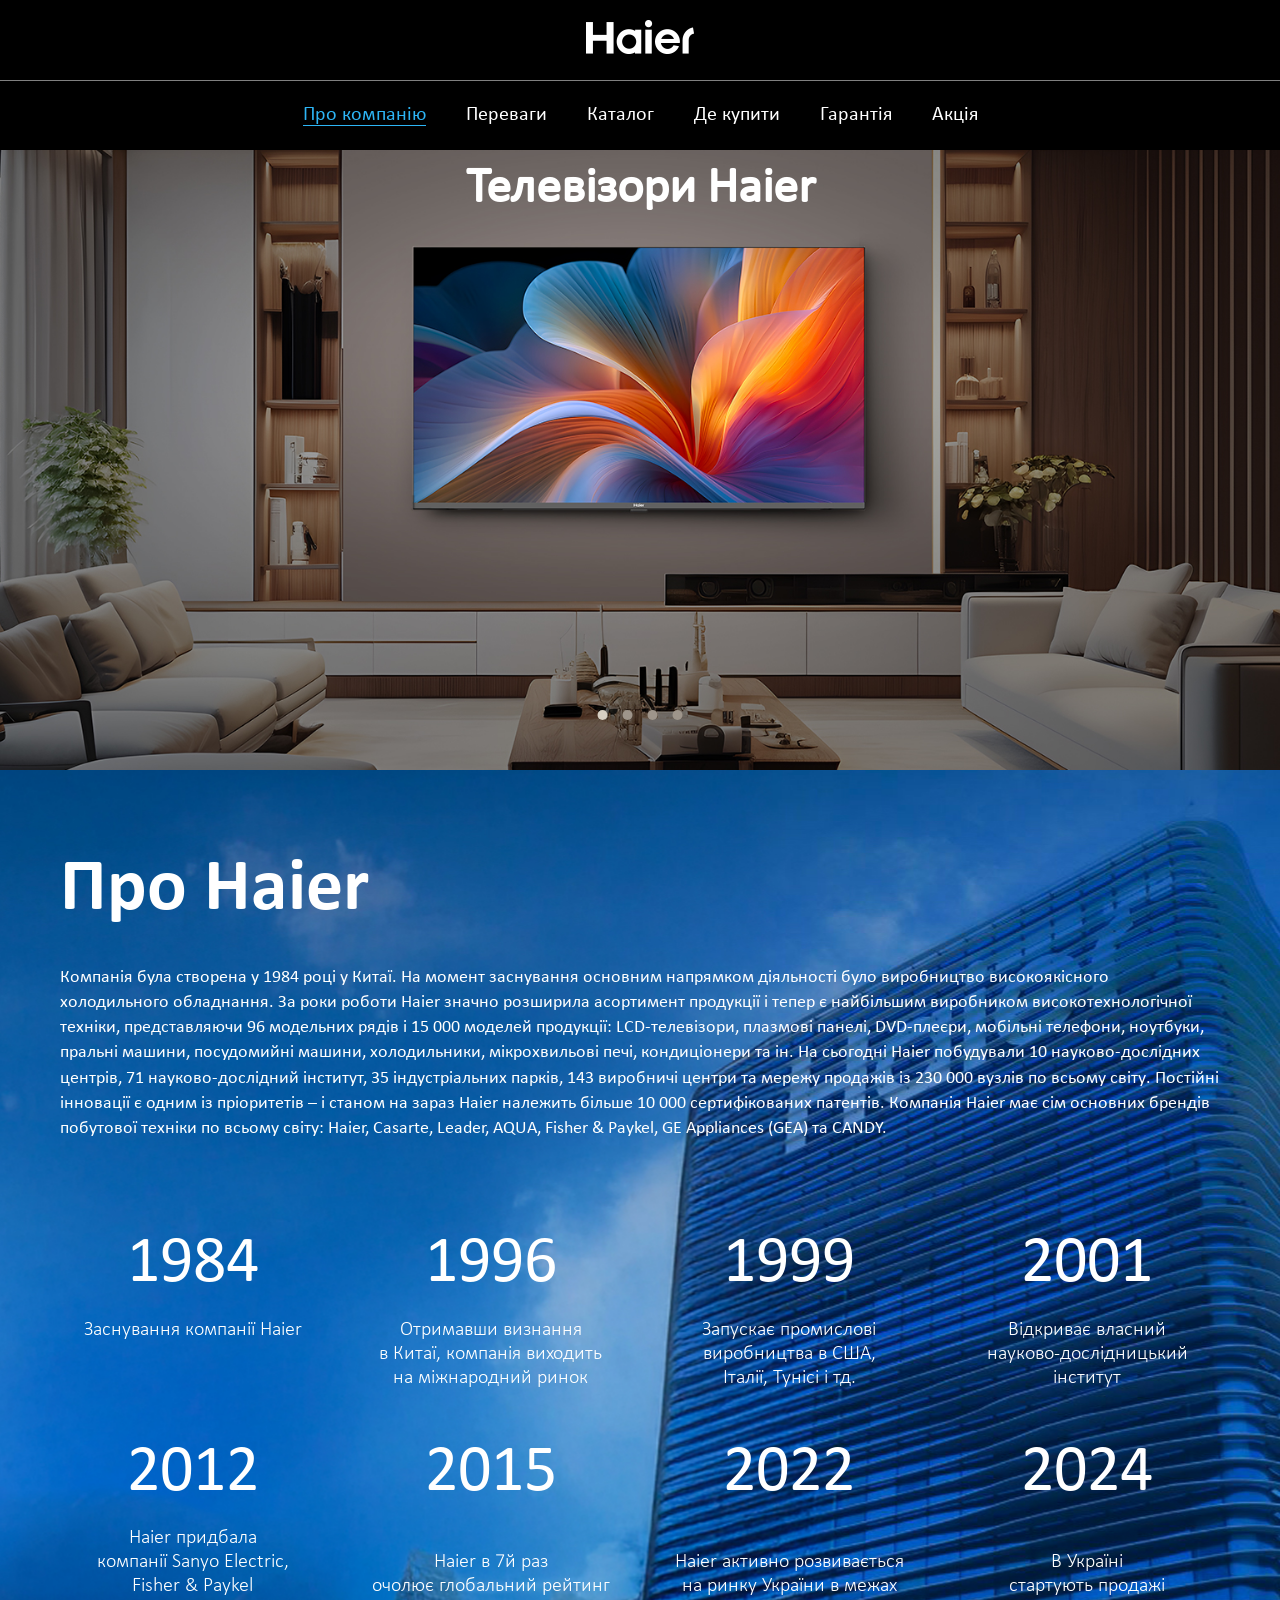
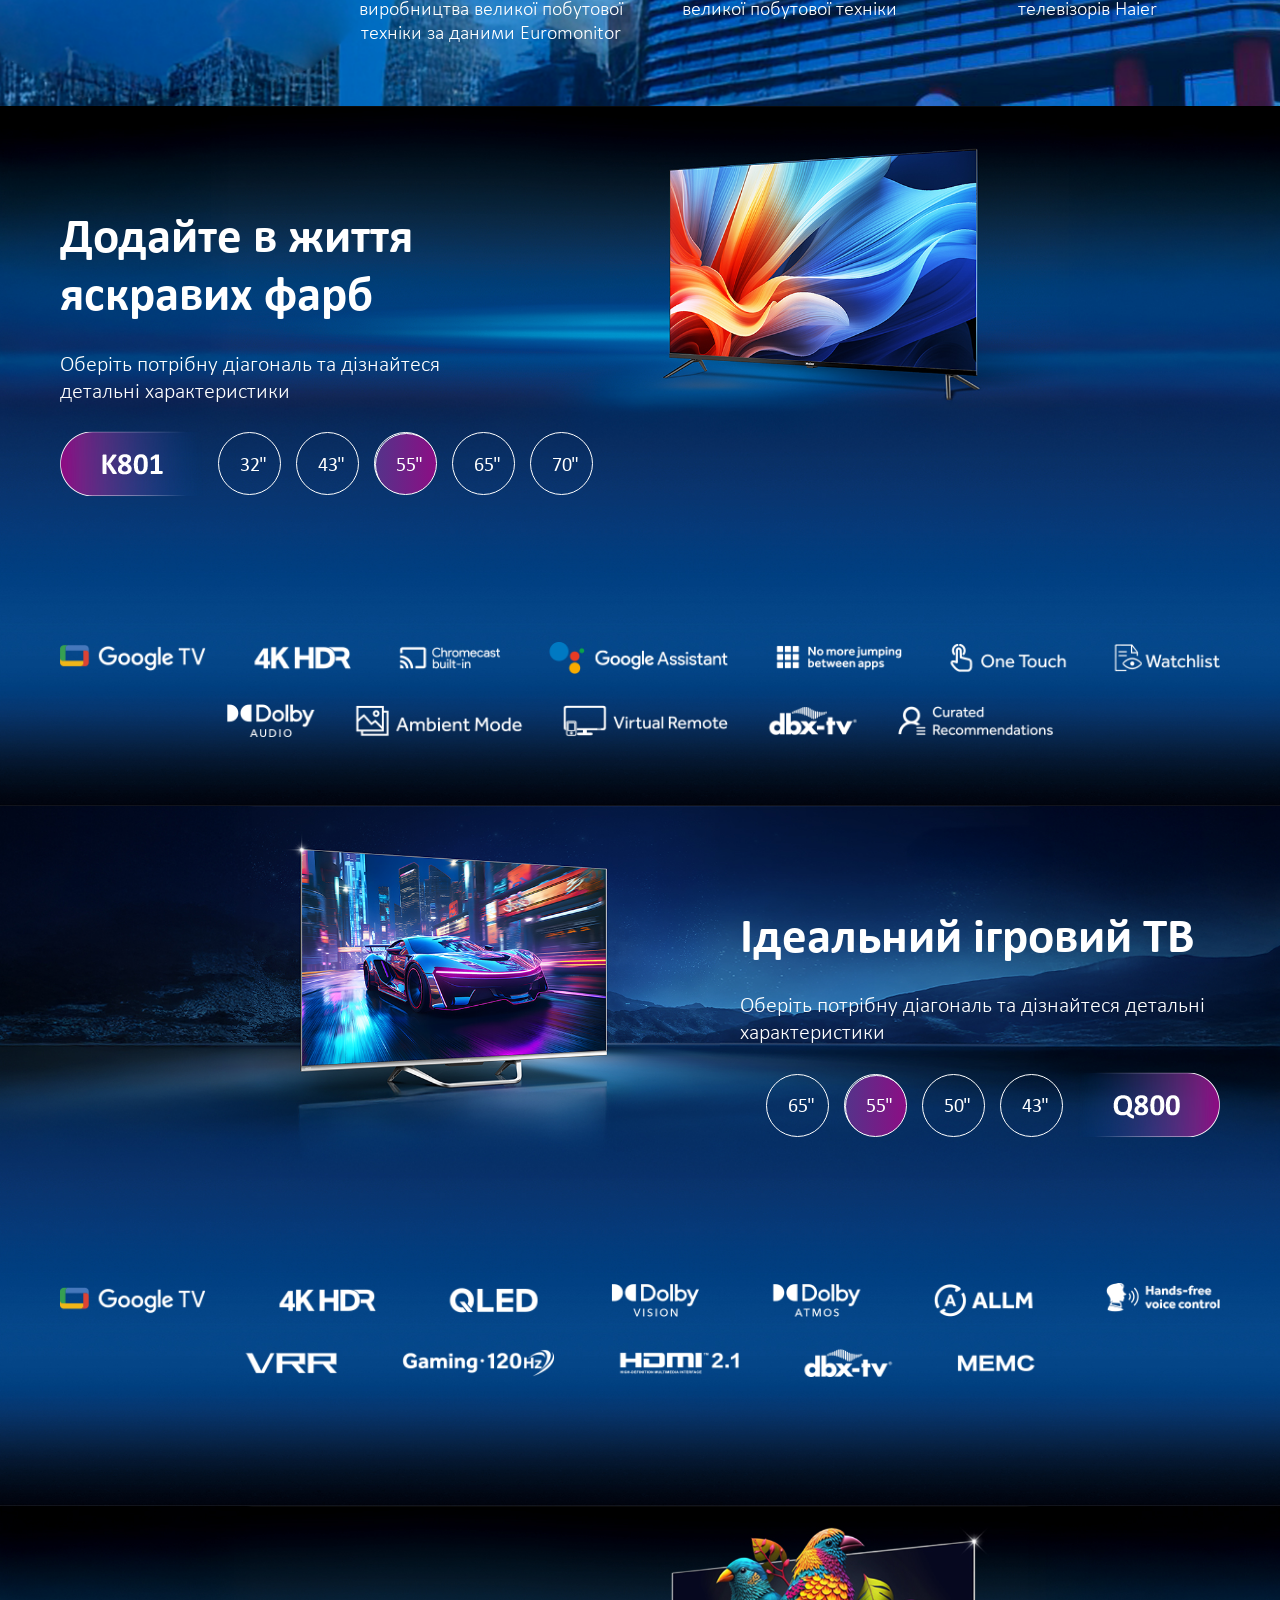
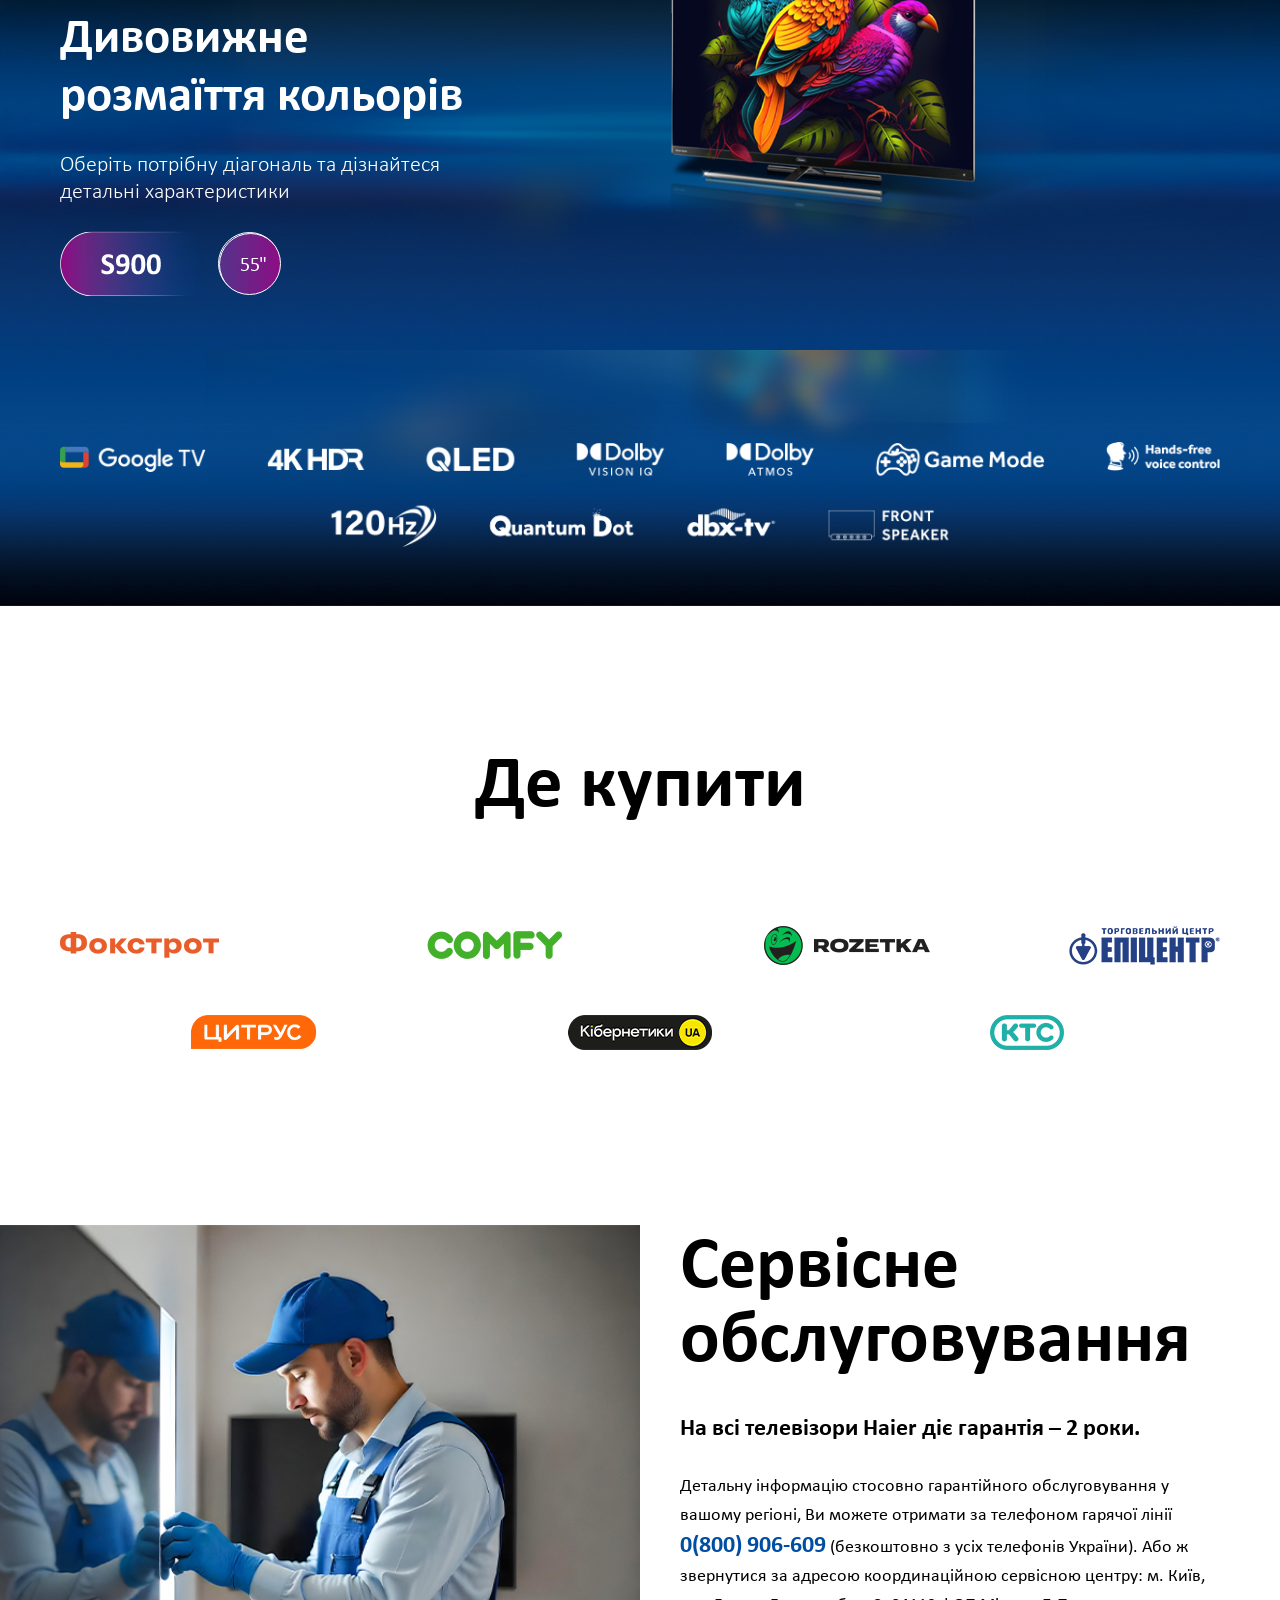
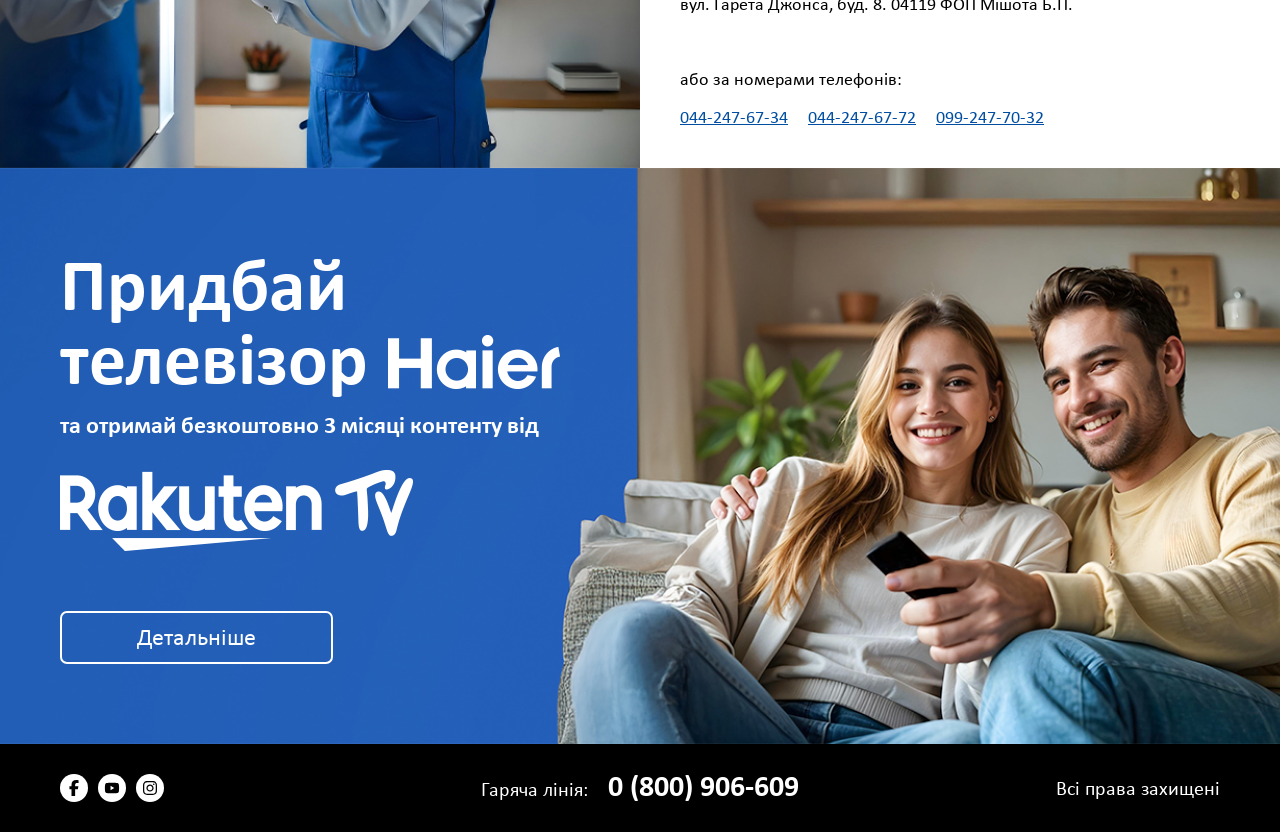
==== commit 0f3098fb: "add promo secion" ====
--- a/index.html
+++ b/index.html
@@ -236,6 +236,101 @@
             <span class="about-slider__bullet"></span>
             <span class="about-slider__bullet"></span>
           </div>
+          </div>
+        </div>
+      </div>
+    </section>
+    <section class="promo">
+      <div class="promo__item promo__item--one" style="background-image: url('./images/baner/baner-1.jpg');">
+        <div class="promo__inner">
+          <div class="container">
+            <div class="promo__content">
+              <div class="promo__title-box">
+                <h2 class="promo__title">
+                  Додайте в життя яскравих фарб
+                </h2>
+                <p class="promo__subtitle">
+                  Оберіть потрібну діагональ
+                  та дізнайтеся детальні характеристики
+                </p>
+              </div>
+              <div class="promo__size-group">
+                <img class="promo__size-icon" src="./images/icon/promo-series.svg" alt="series">
+                <button class="promo__size-btn">
+                  32
+                </button>
+                <button class="promo__size-btn">
+                  43
+                </button>
+                <button class="promo__size-btn promo__size-btn--active">
+                  55
+                </button>
+                <button class="promo__size-btn">
+                  65
+                </button>
+                <button class="promo__size-btn">
+                  70
+                </button>
+              </div>
+            </div>
+            <img class="promo__benefits-img" src="./images/baner/banner-icons-1.svg" alt="benefits">
+          </div>
+        </div>
+      </div>
+      <div class="promo__item promo__item--two" style="background-image: url('./images/baner/baner-2.jpg');">
+        <div class="promo__inner">
+          <div class="container">
+            <div class="promo__content promo__content--two">
+              <div class="promo__title-box">
+                <h2 class="promo__title">
+                  Ідеальний ігровий ТВ
+                </h2>
+                <p class="promo__subtitle">
+                  Оберіть потрібну діагональ
+                  та дізнайтеся детальні характеристики
+                </p>
+              </div>
+              <div class="promo__size-group">
+                <button class="promo__size-btn">
+                  65
+                </button>
+                <button class="promo__size-btn promo__size-btn--active">
+                  55
+                </button>
+                <button class="promo__size-btn">
+                  50
+                </button>
+                <button class="promo__size-btn">
+                  43
+                </button>
+                <img class="promo__size-icon" src="./images/icon/q800.svg" alt="series">
+              </div>
+            </div>
+            <img class="promo__benefits-img" src="./images/baner/banner-icons-2.svg" alt="benefits">
+          </div>
+        </div>
+      </div>
+      <div class="promo__item promo__item--tree" style="background-image: url('./images/baner/baner-3.jpg');">
+        <div class="promo__inner">
+          <div class="container">
+            <div class="promo__content">
+              <div class="promo__title-box">
+                <h2 class="promo__title">
+                  Дивовижне розмаїття кольорів
+                </h2>
+                <p class="promo__subtitle">
+                  Оберіть потрібну діагональ
+                  та дізнайтеся детальні характеристики
+                </p>
+              </div>
+              <div class="promo__size-group">
+                <img class="promo__size-icon" src="./images/icon/s900.svg" alt="series">
+                <button class="promo__size-btn promo__size-btn--active">
+                  55
+                </button>
+              </div>
+            </div>
+            <img class="promo__benefits-img" src="./images/baner/banner-icons-3.svg" alt="benefits">
           </div>
         </div>
       </div>
--- a/css/style.min.css
+++ b/css/style.min.css
@@ -1,6 +1,6 @@
 @charset "UTF-8";
 @media -sass-debug-info{filename{font-family:file\:\/\/D\:\/GitHub\/Haier\/scss\/_vars\.scss}line{font-family:\000039}}
-.about dd {
+.about dd, .promo__subtitle {
   font-family: 'calibri_light';
   font-weight: 300; }
 
@@ -10,7 +10,7 @@
   font-weight: 400; }
 
 @media -sass-debug-info{filename{font-family:file\:\/\/D\:\/GitHub\/Haier\/scss\/_vars\.scss}line{font-family:\0000317}}
-.about__title, .partner__title, .rakuten-tv__title, .rakuten-tv__text, .service__title, .service__subtitle, .service__decr-tel, .footer__number {
+.about__title, .partner__title, .rakuten-tv__title, .rakuten-tv__text, .service__title, .service__subtitle, .service__decr-tel, .promo__title, .footer__number {
   font-family: 'Calibri Bold';
   font-weight: 700; }
 
@@ -157,19 +157,18 @@
   background-color: #000000; }
 @media -sass-debug-info{filename{font-family:file\:\/\/D\:\/GitHub\/Haier\/scss\/_header\.scss}line{font-family:\0000310}}
   .header--active {
-    padding: 80px 0 25px;
-    position: relative; }
-@media -sass-debug-info{filename{font-family:file\:\/\/D\:\/GitHub\/Haier\/scss\/_header\.scss}line{font-family:\0000314}}
+    padding: 80px 0 25px; }
+@media -sass-debug-info{filename{font-family:file\:\/\/D\:\/GitHub\/Haier\/scss\/_header\.scss}line{font-family:\0000313}}
   .header__wrapper {
     border: none;
     padding: 0;
     -webkit-transition: .3s ease;
     transition: .3s ease; }
-@media -sass-debug-info{filename{font-family:file\:\/\/D\:\/GitHub\/Haier\/scss\/_header\.scss}line{font-family:\0000318}}
+@media -sass-debug-info{filename{font-family:file\:\/\/D\:\/GitHub\/Haier\/scss\/_header\.scss}line{font-family:\0000317}}
     .header__wrapper--visible {
       border-top: 1px solid #808080;
       padding-top: 20px; }
-@media -sass-debug-info{filename{font-family:file\:\/\/D\:\/GitHub\/Haier\/scss\/_header\.scss}line{font-family:\0000324}}
+@media -sass-debug-info{filename{font-family:file\:\/\/D\:\/GitHub\/Haier\/scss\/_header\.scss}line{font-family:\0000323}}
   .header__inner {
     display: -webkit-box;
     display: -ms-flexbox;
@@ -179,27 +178,27 @@
             align-items: center;
     -webkit-transition: .5s ease;
     transition: .5s ease; }
-@media -sass-debug-info{filename{font-family:file\:\/\/D\:\/GitHub\/Haier\/scss\/_header\.scss}line{font-family:\0000328}}
+@media -sass-debug-info{filename{font-family:file\:\/\/D\:\/GitHub\/Haier\/scss\/_header\.scss}line{font-family:\0000327}}
     .header__inner--visible {
       -ms-flex-wrap: wrap;
           flex-wrap: wrap; }
-@media -sass-debug-info{filename{font-family:file\:\/\/D\:\/GitHub\/Haier\/scss\/_header\.scss}line{font-family:\0000332}}
+@media -sass-debug-info{filename{font-family:file\:\/\/D\:\/GitHub\/Haier\/scss\/_header\.scss}line{font-family:\0000331}}
   .header__logo {
     display: inline-block;
     visibility: visible;
     -webkit-transition: all .3s ease;
     transition: all .3s ease; }
-@media -sass-debug-info{filename{font-family:file\:\/\/D\:\/GitHub\/Haier\/scss\/_header\.scss}line{font-family:\0000337}}
+@media -sass-debug-info{filename{font-family:file\:\/\/D\:\/GitHub\/Haier\/scss\/_header\.scss}line{font-family:\0000336}}
     .header__logo--top {
       top: 20px;
       left: 0;
       right: 0;
       position: absolute;
       margin: 0 auto; }
-@media -sass-debug-info{filename{font-family:file\:\/\/D\:\/GitHub\/Haier\/scss\/_header\.scss}line{font-family:\0000344}}
+@media -sass-debug-info{filename{font-family:file\:\/\/D\:\/GitHub\/Haier\/scss\/_header\.scss}line{font-family:\0000343}}
     .header__logo--scrolled {
       visibility: hidden; }
-@media -sass-debug-info{filename{font-family:file\:\/\/D\:\/GitHub\/Haier\/scss\/_header\.scss}line{font-family:\0000348}}
+@media -sass-debug-info{filename{font-family:file\:\/\/D\:\/GitHub\/Haier\/scss\/_header\.scss}line{font-family:\0000347}}
     .header__logo img {
       width: 108px;
       height: auto;
@@ -207,10 +206,10 @@
          object-fit: cover;
       margin: 0 auto; }
 
-@media -sass-debug-info{filename{font-family:file\:\/\/D\:\/GitHub\/Haier\/scss\/_header\.scss}line{font-family:\0000357}}
+@media -sass-debug-info{filename{font-family:file\:\/\/D\:\/GitHub\/Haier\/scss\/_header\.scss}line{font-family:\0000356}}
 .menu {
   margin: 0 auto; }
-@media -sass-debug-info{filename{font-family:file\:\/\/D\:\/GitHub\/Haier\/scss\/_header\.scss}line{font-family:\0000359}}
+@media -sass-debug-info{filename{font-family:file\:\/\/D\:\/GitHub\/Haier\/scss\/_header\.scss}line{font-family:\0000358}}
   .menu__btn {
     display: none;
     border: none;
@@ -220,7 +219,7 @@
     background-color: transparent;
     cursor: pointer;
     z-index: 150; }
-@media -sass-debug-info{filename{font-family:file\:\/\/D\:\/GitHub\/Haier\/scss\/_header\.scss}line{font-family:\0000368}}
+@media -sass-debug-info{filename{font-family:file\:\/\/D\:\/GitHub\/Haier\/scss\/_header\.scss}line{font-family:\0000367}}
     .menu__btn::before, .menu__btn::after {
       content: '';
       left: 0;
@@ -230,7 +229,7 @@
       height: 4px;
       border-radius: 10px;
       background-color: #ffffff; }
-@media -sass-debug-info{filename{font-family:file\:\/\/D\:\/GitHub\/Haier\/scss\/_header\.scss}line{font-family:\0000380}}
+@media -sass-debug-info{filename{font-family:file\:\/\/D\:\/GitHub\/Haier\/scss\/_header\.scss}line{font-family:\0000379}}
     .menu__btn::before {
       top: 0;
       -webkit-box-shadow: 0 11px 0 #ffffff;
@@ -239,14 +238,14 @@
       transition: top .3s .15s, -webkit-box-shadow .3s .15s, -webkit-transform .3s;
       transition: box-shadow .3s .15s, top .3s .15s, transform .3s;
       transition: box-shadow .3s .15s, top .3s .15s, transform .3s, -webkit-box-shadow .3s .15s, -webkit-transform .3s; }
-@media -sass-debug-info{filename{font-family:file\:\/\/D\:\/GitHub\/Haier\/scss\/_header\.scss}line{font-family:\0000386}}
+@media -sass-debug-info{filename{font-family:file\:\/\/D\:\/GitHub\/Haier\/scss\/_header\.scss}line{font-family:\0000385}}
     .menu__btn::after {
       bottom: 0;
       -webkit-transition: bottom .3s .15s, -webkit-transform .3s;
       transition: bottom .3s .15s, -webkit-transform .3s;
       transition: bottom .3s .15s, transform .3s;
       transition: bottom .3s .15s, transform .3s, -webkit-transform .3s; }
-@media -sass-debug-info{filename{font-family:file\:\/\/D\:\/GitHub\/Haier\/scss\/_header\.scss}line{font-family:\0000391}}
+@media -sass-debug-info{filename{font-family:file\:\/\/D\:\/GitHub\/Haier\/scss\/_header\.scss}line{font-family:\0000390}}
     .menu__btn--active::before {
       top: 11px;
       -webkit-transform: rotate(45deg);
@@ -257,7 +256,7 @@
       transition: top .3transform .5s .3s .15s, -webkit-box-shadow .15s;
       transition: box-shadow .15s, top .3transform .5s .3s .15s;
       transition: box-shadow .15s, top .3transform .5s .3s .15s, -webkit-box-shadow .15s; }
-@media -sass-debug-info{filename{font-family:file\:\/\/D\:\/GitHub\/Haier\/scss\/_header\.scss}line{font-family:\0000398}}
+@media -sass-debug-info{filename{font-family:file\:\/\/D\:\/GitHub\/Haier\/scss\/_header\.scss}line{font-family:\0000397}}
     .menu__btn--active::after {
       bottom: 11px;
       -webkit-transform: rotate(-45deg);
@@ -266,7 +265,7 @@
       transition: bottom .3s, -webkit-transform .3s .15s;
       transition: bottom .3s, transform .3s .15s;
       transition: bottom .3s, transform .3s .15s, -webkit-transform .3s .15s; }
-@media -sass-debug-info{filename{font-family:file\:\/\/D\:\/GitHub\/Haier\/scss\/_header\.scss}line{font-family:\00003106}}
+@media -sass-debug-info{filename{font-family:file\:\/\/D\:\/GitHub\/Haier\/scss\/_header\.scss}line{font-family:\00003105}}
   .menu__list {
     display: -webkit-box;
     display: -ms-flexbox;
@@ -276,25 +275,25 @@
             align-items: center;
     gap: 40px;
     margin: 0 auto; }
-@media -sass-debug-info{filename{font-family:file\:\/\/D\:\/GitHub\/Haier\/scss\/_header\.scss}line{font-family:\00003112}}
+@media -sass-debug-info{filename{font-family:file\:\/\/D\:\/GitHub\/Haier\/scss\/_header\.scss}line{font-family:\00003111}}
   .menu__link {
     color: #ffffff;
     font-size: 20px; }
-@media -sass-debug-info{filename{font-family:file\:\/\/D\:\/GitHub\/Haier\/scss\/_header\.scss}line{font-family:\00003115}}
+@media -sass-debug-info{filename{font-family:file\:\/\/D\:\/GitHub\/Haier\/scss\/_header\.scss}line{font-family:\00003114}}
     .menu__link:hover {
       color: #2db5f5;
       border-bottom: 1px solid #2db5f5; }
-@media -sass-debug-info{filename{font-family:file\:\/\/D\:\/GitHub\/Haier\/scss\/_header\.scss}line{font-family:\00003119}}
+@media -sass-debug-info{filename{font-family:file\:\/\/D\:\/GitHub\/Haier\/scss\/_header\.scss}line{font-family:\00003118}}
     .menu__link--active {
       color: #2db5f5;
       border-bottom: 1px solid #2db5f5; }
 
 @media (max-width: 860px) {
-@media -sass-debug-info{filename{font-family:file\:\/\/D\:\/GitHub\/Haier\/scss\/_header\.scss}line{font-family:\00003128}}
+@media -sass-debug-info{filename{font-family:file\:\/\/D\:\/GitHub\/Haier\/scss\/_header\.scss}line{font-family:\00003127}}
   .menu__list {
     gap: 20px; } }
 @media (max-width: 768px) {
-@media -sass-debug-info{filename{font-family:file\:\/\/D\:\/GitHub\/Haier\/scss\/_header\.scss}line{font-family:\00003134}}
+@media -sass-debug-info{filename{font-family:file\:\/\/D\:\/GitHub\/Haier\/scss\/_header\.scss}line{font-family:\00003133}}
   .header {
     padding: 20px 0 !important;
     position: fixed !important;
@@ -305,19 +304,19 @@
     -webkit-transition: .3s;
     transition: .3s;
     background-color: #000000; }
-@media -sass-debug-info{filename{font-family:file\:\/\/D\:\/GitHub\/Haier\/scss\/_header\.scss}line{font-family:\00003144}}
+@media -sass-debug-info{filename{font-family:file\:\/\/D\:\/GitHub\/Haier\/scss\/_header\.scss}line{font-family:\00003143}}
     .header__wrapper {
       border: none !important;
       padding: 0 !important;
       -webkit-transition: .3s;
       transition: .3s;
       padding-top: 0px !important; }
-@media -sass-debug-info{filename{font-family:file\:\/\/D\:\/GitHub\/Haier\/scss\/_header\.scss}line{font-family:\00003151}}
+@media -sass-debug-info{filename{font-family:file\:\/\/D\:\/GitHub\/Haier\/scss\/_header\.scss}line{font-family:\00003150}}
     .header__inner {
       -ms-flex-wrap: nowrap !important;
           flex-wrap: nowrap !important;
       padding: 5px 0; }
-@media -sass-debug-info{filename{font-family:file\:\/\/D\:\/GitHub\/Haier\/scss\/_header\.scss}line{font-family:\00003156}}
+@media -sass-debug-info{filename{font-family:file\:\/\/D\:\/GitHub\/Haier\/scss\/_header\.scss}line{font-family:\00003155}}
     .header__logo {
       display: inline-block;
       opacity: 1 !important;
@@ -330,11 +329,11 @@
       -webkit-transform: translate(-50%, -50%);
               transform: translate(-50%, -50%); }
 
-@media -sass-debug-info{filename{font-family:file\:\/\/D\:\/GitHub\/Haier\/scss\/_header\.scss}line{font-family:\00003169}}
+@media -sass-debug-info{filename{font-family:file\:\/\/D\:\/GitHub\/Haier\/scss\/_header\.scss}line{font-family:\00003168}}
   .menu {
     margin-left: auto;
     margin-right: 0; }
-@media -sass-debug-info{filename{font-family:file\:\/\/D\:\/GitHub\/Haier\/scss\/_header\.scss}line{font-family:\00003172}}
+@media -sass-debug-info{filename{font-family:file\:\/\/D\:\/GitHub\/Haier\/scss\/_header\.scss}line{font-family:\00003171}}
     .menu__list {
       -webkit-box-orient: vertical;
       -webkit-box-direction: normal;
@@ -360,11 +359,11 @@
       transition: -webkit-transform .5s;
       transition: transform .5s;
       transition: transform .5s, -webkit-transform .5s; }
-@media -sass-debug-info{filename{font-family:file\:\/\/D\:\/GitHub\/Haier\/scss\/_header\.scss}line{font-family:\00003187}}
+@media -sass-debug-info{filename{font-family:file\:\/\/D\:\/GitHub\/Haier\/scss\/_header\.scss}line{font-family:\00003186}}
       .menu__list--active {
         -webkit-transform: translateY(0);
                 transform: translateY(0); }
-@media -sass-debug-info{filename{font-family:file\:\/\/D\:\/GitHub\/Haier\/scss\/_header\.scss}line{font-family:\00003192}}
+@media -sass-debug-info{filename{font-family:file\:\/\/D\:\/GitHub\/Haier\/scss\/_header\.scss}line{font-family:\00003191}}
     .menu__list {
       -webkit-box-orient: vertical;
       -webkit-box-direction: normal;
@@ -376,7 +375,7 @@
       -webkit-box-align: center;
           -ms-flex-align: center;
               align-items: center; }
-@media -sass-debug-info{filename{font-family:file\:\/\/D\:\/GitHub\/Haier\/scss\/_header\.scss}line{font-family:\00003198}}
+@media -sass-debug-info{filename{font-family:file\:\/\/D\:\/GitHub\/Haier\/scss\/_header\.scss}line{font-family:\00003197}}
     .menu__btn {
       display: block; } }
 /* @media (max-width: 748px) {
@@ -393,48 +392,48 @@
 @media (max-width: 375px) {
 
 } */
-@media -sass-debug-info{filename{font-family:file\:\/\/D\:\/GitHub\/Haier\/scss\/_index\.scss}line{font-family:\000033}}
-.hero--active {
-  padding-top: 178px; }
-@media -sass-debug-info{filename{font-family:file\:\/\/D\:\/GitHub\/Haier\/scss\/_index\.scss}line{font-family:\000036}}
-.hero__wrapper {
-  position: relative; }
-@media -sass-debug-info{filename{font-family:file\:\/\/D\:\/GitHub\/Haier\/scss\/_index\.scss}line{font-family:\000039}}
-.hero__content {
-  position: absolute;
-  top: 0;
-  left: 0;
-  right: 0;
-  z-index: 1;
-  padding: 35px 0 0; }
-@media -sass-debug-info{filename{font-family:file\:\/\/D\:\/GitHub\/Haier\/scss\/_index\.scss}line{font-family:\0000317}}
-.hero__inner {
-  display: -webkit-box;
-  display: -ms-flexbox;
-  display: flex;
-  -webkit-box-pack: center;
-      -ms-flex-pack: center;
-          justify-content: center; }
-@media -sass-debug-info{filename{font-family:file\:\/\/D\:\/GitHub\/Haier\/scss\/_index\.scss}line{font-family:\0000322}}
-.hero__title {
-  font-size: 50px;
-  color: #ffffff; }
-
-@media -sass-debug-info{filename{font-family:file\:\/\/D\:\/GitHub\/Haier\/scss\/_index\.scss}line{font-family:\0000328}}
+@media -sass-debug-info{filename{font-family:file\:\/\/D\:\/GitHub\/Haier\/scss\/_index\.scss}line{font-family:\000032}}
+.hero {
+  padding-top: 25px; }
+@media -sass-debug-info{filename{font-family:file\:\/\/D\:\/GitHub\/Haier\/scss\/_index\.scss}line{font-family:\000034}}
+  .hero__wrapper {
+    position: relative; }
+@media -sass-debug-info{filename{font-family:file\:\/\/D\:\/GitHub\/Haier\/scss\/_index\.scss}line{font-family:\000037}}
+  .hero__content {
+    position: absolute;
+    top: 0;
+    left: 0;
+    right: 0;
+    z-index: 1;
+    padding: 130px 0 0; }
+@media -sass-debug-info{filename{font-family:file\:\/\/D\:\/GitHub\/Haier\/scss\/_index\.scss}line{font-family:\0000315}}
+  .hero__inner {
+    display: -webkit-box;
+    display: -ms-flexbox;
+    display: flex;
+    -webkit-box-pack: center;
+        -ms-flex-pack: center;
+            justify-content: center; }
+@media -sass-debug-info{filename{font-family:file\:\/\/D\:\/GitHub\/Haier\/scss\/_index\.scss}line{font-family:\0000320}}
+  .hero__title {
+    font-size: 50px;
+    color: #ffffff; }
+
+@media -sass-debug-info{filename{font-family:file\:\/\/D\:\/GitHub\/Haier\/scss\/_index\.scss}line{font-family:\0000326}}
 .hero-slider__slide {
   width: 100%;
   height: 745px; }
-@media -sass-debug-info{filename{font-family:file\:\/\/D\:\/GitHub\/Haier\/scss\/_index\.scss}line{font-family:\0000332}}
+@media -sass-debug-info{filename{font-family:file\:\/\/D\:\/GitHub\/Haier\/scss\/_index\.scss}line{font-family:\0000330}}
 .hero-slider__image {
   width: 100%;
   height: 100%; }
-@media -sass-debug-info{filename{font-family:file\:\/\/D\:\/GitHub\/Haier\/scss\/_index\.scss}line{font-family:\0000335}}
+@media -sass-debug-info{filename{font-family:file\:\/\/D\:\/GitHub\/Haier\/scss\/_index\.scss}line{font-family:\0000333}}
   .hero-slider__image img {
     width: 100%;
     height: 100%;
     -o-object-fit: cover;
        object-fit: cover; }
-@media -sass-debug-info{filename{font-family:file\:\/\/D\:\/GitHub\/Haier\/scss\/_index\.scss}line{font-family:\0000343}}
+@media -sass-debug-info{filename{font-family:file\:\/\/D\:\/GitHub\/Haier\/scss\/_index\.scss}line{font-family:\0000341}}
 .hero-slider__pagination {
   display: -webkit-box;
   display: -ms-flexbox;
@@ -445,54 +444,57 @@
   left: 50%;
   -webkit-transform: translateX(-50%);
           transform: translateX(-50%); }
-@media -sass-debug-info{filename{font-family:file\:\/\/D\:\/GitHub\/Haier\/scss\/_index\.scss}line{font-family:\0000351}}
+@media -sass-debug-info{filename{font-family:file\:\/\/D\:\/GitHub\/Haier\/scss\/_index\.scss}line{font-family:\0000349}}
 .hero-slider__bullet {
   background-color: #9e958b;
   width: 10px;
   height: 10px;
   border-radius: 50%;
   display: inline-block; }
-@media -sass-debug-info{filename{font-family:file\:\/\/D\:\/GitHub\/Haier\/scss\/_index\.scss}line{font-family:\0000357}}
+@media -sass-debug-info{filename{font-family:file\:\/\/D\:\/GitHub\/Haier\/scss\/_index\.scss}line{font-family:\0000355}}
   .hero-slider__bullet--active {
     background-color: #d7cfc2; }
 
 @media (max-width: 768px) {
-@media -sass-debug-info{filename{font-family:file\:\/\/D\:\/GitHub\/Haier\/scss\/_index\.scss}line{font-family:\0000364}}
+@media -sass-debug-info{filename{font-family:file\:\/\/D\:\/GitHub\/Haier\/scss\/_index\.scss}line{font-family:\0000362}}
   .hero {
     padding-top: 72px; }
-@media -sass-debug-info{filename{font-family:file\:\/\/D\:\/GitHub\/Haier\/scss\/_index\.scss}line{font-family:\0000366}}
+@media -sass-debug-info{filename{font-family:file\:\/\/D\:\/GitHub\/Haier\/scss\/_index\.scss}line{font-family:\0000364}}
+    .hero__content {
+      padding-top: 50px; }
+@media -sass-debug-info{filename{font-family:file\:\/\/D\:\/GitHub\/Haier\/scss\/_index\.scss}line{font-family:\0000367}}
     .hero__title {
       font-size: 48px;
       color: #ffffff; }
 
-@media -sass-debug-info{filename{font-family:file\:\/\/D\:\/GitHub\/Haier\/scss\/_index\.scss}line{font-family:\0000372}}
+@media -sass-debug-info{filename{font-family:file\:\/\/D\:\/GitHub\/Haier\/scss\/_index\.scss}line{font-family:\0000373}}
   .hero-slider__slide {
     height: 435px; } }
 @media (max-width: 378px) {
-@media -sass-debug-info{filename{font-family:file\:\/\/D\:\/GitHub\/Haier\/scss\/_index\.scss}line{font-family:\0000379}}
+@media -sass-debug-info{filename{font-family:file\:\/\/D\:\/GitHub\/Haier\/scss\/_index\.scss}line{font-family:\0000380}}
   .hero__title {
     font-size: 44px; } }
 /* about */
-@media -sass-debug-info{filename{font-family:file\:\/\/D\:\/GitHub\/Haier\/scss\/_index\.scss}line{font-family:\0000386}}
+@media -sass-debug-info{filename{font-family:file\:\/\/D\:\/GitHub\/Haier\/scss\/_index\.scss}line{font-family:\0000387}}
 .about {
   background-image: url("../images/content/about-bg.jpg");
   padding: 70px 0 40px;
   background-position: right 20% top 18%;
   background-repeat: no-repeat;
-  background-size: 115%; }
-@media -sass-debug-info{filename{font-family:file\:\/\/D\:\/GitHub\/Haier\/scss\/_index\.scss}line{font-family:\0000392}}
+  background-size: 120%; }
+@media -sass-debug-info{filename{font-family:file\:\/\/D\:\/GitHub\/Haier\/scss\/_index\.scss}line{font-family:\0000393}}
   .about__inner {
     position: relative; }
-@media -sass-debug-info{filename{font-family:file\:\/\/D\:\/GitHub\/Haier\/scss\/_index\.scss}line{font-family:\0000396}}
+@media -sass-debug-info{filename{font-family:file\:\/\/D\:\/GitHub\/Haier\/scss\/_index\.scss}line{font-family:\0000397}}
   .about__title {
     font-size: 74px;
     margin-bottom: 35px; }
-@media -sass-debug-info{filename{font-family:file\:\/\/D\:\/GitHub\/Haier\/scss\/_index\.scss}line{font-family:\00003101}}
+@media -sass-debug-info{filename{font-family:file\:\/\/D\:\/GitHub\/Haier\/scss\/_index\.scss}line{font-family:\00003102}}
   .about__text {
     font-size: 18px;
     line-height: 1.4;
     margin-bottom: 60px; }
-@media -sass-debug-info{filename{font-family:file\:\/\/D\:\/GitHub\/Haier\/scss\/_index\.scss}line{font-family:\00003106}}
+@media -sass-debug-info{filename{font-family:file\:\/\/D\:\/GitHub\/Haier\/scss\/_index\.scss}line{font-family:\00003107}}
   .about__stats-desc {
     display: -webkit-box;
     display: -ms-flexbox;
@@ -502,24 +504,24 @@
     -webkit-box-pack: justify;
         -ms-flex-pack: justify;
             justify-content: space-between; }
-@media -sass-debug-info{filename{font-family:file\:\/\/D\:\/GitHub\/Haier\/scss\/_index\.scss}line{font-family:\00003111}}
+@media -sass-debug-info{filename{font-family:file\:\/\/D\:\/GitHub\/Haier\/scss\/_index\.scss}line{font-family:\00003112}}
   .about__stats-item {
     text-align: center;
     width: 265px;
     white-space: pre-line; }
-@media -sass-debug-info{filename{font-family:file\:\/\/D\:\/GitHub\/Haier\/scss\/_index\.scss}line{font-family:\00003116}}
+@media -sass-debug-info{filename{font-family:file\:\/\/D\:\/GitHub\/Haier\/scss\/_index\.scss}line{font-family:\00003117}}
   .about dt {
     font-size: 66px; }
-@media -sass-debug-info{filename{font-family:file\:\/\/D\:\/GitHub\/Haier\/scss\/_index\.scss}line{font-family:\00003119}}
+@media -sass-debug-info{filename{font-family:file\:\/\/D\:\/GitHub\/Haier\/scss\/_index\.scss}line{font-family:\00003120}}
   .about dd {
     font-size: 20px;
     margin: 0; }
-@media -sass-debug-info{filename{font-family:file\:\/\/D\:\/GitHub\/Haier\/scss\/_index\.scss}line{font-family:\00003124}}
+@media -sass-debug-info{filename{font-family:file\:\/\/D\:\/GitHub\/Haier\/scss\/_index\.scss}line{font-family:\00003125}}
   .about .about-slider {
     display: none;
     position: relative;
     padding-bottom: 60px; }
-@media -sass-debug-info{filename{font-family:file\:\/\/D\:\/GitHub\/Haier\/scss\/_index\.scss}line{font-family:\00003128}}
+@media -sass-debug-info{filename{font-family:file\:\/\/D\:\/GitHub\/Haier\/scss\/_index\.scss}line{font-family:\00003129}}
     .about .about-slider__pagination {
       display: -webkit-box;
       display: -ms-flexbox;
@@ -530,74 +532,74 @@
       left: 50%;
       -webkit-transform: translateX(-50%);
               transform: translateX(-50%); }
-@media -sass-debug-info{filename{font-family:file\:\/\/D\:\/GitHub\/Haier\/scss\/_index\.scss}line{font-family:\00003137}}
+@media -sass-debug-info{filename{font-family:file\:\/\/D\:\/GitHub\/Haier\/scss\/_index\.scss}line{font-family:\00003138}}
     .about .about-slider .about__stats-item {
       max-width: 360px;
       width: 100%;
       text-align: left;
       margin-bottom: 15px; }
-@media -sass-debug-info{filename{font-family:file\:\/\/D\:\/GitHub\/Haier\/scss\/_index\.scss}line{font-family:\00003143}}
+@media -sass-debug-info{filename{font-family:file\:\/\/D\:\/GitHub\/Haier\/scss\/_index\.scss}line{font-family:\00003144}}
       .about .about-slider .about__stats-item:last-child {
         margin-bottom: 0; }
-@media -sass-debug-info{filename{font-family:file\:\/\/D\:\/GitHub\/Haier\/scss\/_index\.scss}line{font-family:\00003148}}
+@media -sass-debug-info{filename{font-family:file\:\/\/D\:\/GitHub\/Haier\/scss\/_index\.scss}line{font-family:\00003149}}
     .about .about-slider__bullet {
       background-color: #9e958b;
       width: 10px;
       height: 10px;
       border-radius: 50%;
       display: inline-block; }
-@media -sass-debug-info{filename{font-family:file\:\/\/D\:\/GitHub\/Haier\/scss\/_index\.scss}line{font-family:\00003155}}
+@media -sass-debug-info{filename{font-family:file\:\/\/D\:\/GitHub\/Haier\/scss\/_index\.scss}line{font-family:\00003156}}
       .about .about-slider__bullet--active {
         background-color: #d7cfc2; }
 
 @media (max-width: 1340px) {
-@media -sass-debug-info{filename{font-family:file\:\/\/D\:\/GitHub\/Haier\/scss\/_index\.scss}line{font-family:\00003163}}
+@media -sass-debug-info{filename{font-family:file\:\/\/D\:\/GitHub\/Haier\/scss\/_index\.scss}line{font-family:\00003164}}
   .about {
     background-size: auto; } }
-@media (max-width: 1110px) {
-@media -sass-debug-info{filename{font-family:file\:\/\/D\:\/GitHub\/Haier\/scss\/_index\.scss}line{font-family:\00003170}}
+@media (max-width: 1180px) {
+@media -sass-debug-info{filename{font-family:file\:\/\/D\:\/GitHub\/Haier\/scss\/_index\.scss}line{font-family:\00003171}}
   .about__stats-desc {
     display: grid;
     grid-template-columns: repeat(2, 1fr);
     justify-items: center; }
-@media -sass-debug-info{filename{font-family:file\:\/\/D\:\/GitHub\/Haier\/scss\/_index\.scss}line{font-family:\00003176}}
+@media -sass-debug-info{filename{font-family:file\:\/\/D\:\/GitHub\/Haier\/scss\/_index\.scss}line{font-family:\00003177}}
   .about__stats-item {
     white-space: normal; }
-@media -sass-debug-info{filename{font-family:file\:\/\/D\:\/GitHub\/Haier\/scss\/_index\.scss}line{font-family:\00003179}}
+@media -sass-debug-info{filename{font-family:file\:\/\/D\:\/GitHub\/Haier\/scss\/_index\.scss}line{font-family:\00003180}}
     .about__stats-item dt {
       font-size: 61px; } }
 @media (max-width: 768px) {
-@media -sass-debug-info{filename{font-family:file\:\/\/D\:\/GitHub\/Haier\/scss\/_index\.scss}line{font-family:\00003187}}
+@media -sass-debug-info{filename{font-family:file\:\/\/D\:\/GitHub\/Haier\/scss\/_index\.scss}line{font-family:\00003188}}
   .about {
     background-image: url("../images/content/about-bg-mob.jpg");
     background-size: cover;
     background-position: right center;
     padding: 40px  0 20px; }
-@media -sass-debug-info{filename{font-family:file\:\/\/D\:\/GitHub\/Haier\/scss\/_index\.scss}line{font-family:\00003192}}
+@media -sass-debug-info{filename{font-family:file\:\/\/D\:\/GitHub\/Haier\/scss\/_index\.scss}line{font-family:\00003193}}
     .about__title {
       font-size: 45px;
       margin-bottom: 30px;
       text-align: center; }
-@media -sass-debug-info{filename{font-family:file\:\/\/D\:\/GitHub\/Haier\/scss\/_index\.scss}line{font-family:\00003198}}
+@media -sass-debug-info{filename{font-family:file\:\/\/D\:\/GitHub\/Haier\/scss\/_index\.scss}line{font-family:\00003199}}
     .about__text {
       display: none; }
-@media -sass-debug-info{filename{font-family:file\:\/\/D\:\/GitHub\/Haier\/scss\/_index\.scss}line{font-family:\00003201}}
+@media -sass-debug-info{filename{font-family:file\:\/\/D\:\/GitHub\/Haier\/scss\/_index\.scss}line{font-family:\00003202}}
     .about__stats-desc {
       display: none; }
-@media -sass-debug-info{filename{font-family:file\:\/\/D\:\/GitHub\/Haier\/scss\/_index\.scss}line{font-family:\00003204}}
+@media -sass-debug-info{filename{font-family:file\:\/\/D\:\/GitHub\/Haier\/scss\/_index\.scss}line{font-family:\00003205}}
     .about .about-slider {
       display: block; } }
 /* partner */
-@media -sass-debug-info{filename{font-family:file\:\/\/D\:\/GitHub\/Haier\/scss\/_index\.scss}line{font-family:\00003212}}
+@media -sass-debug-info{filename{font-family:file\:\/\/D\:\/GitHub\/Haier\/scss\/_index\.scss}line{font-family:\00003213}}
 .partner {
   padding: 130px 0 175px; }
-@media -sass-debug-info{filename{font-family:file\:\/\/D\:\/GitHub\/Haier\/scss\/_index\.scss}line{font-family:\00003214}}
+@media -sass-debug-info{filename{font-family:file\:\/\/D\:\/GitHub\/Haier\/scss\/_index\.scss}line{font-family:\00003215}}
   .partner__title {
     font-size: 75px;
     color: #000000;
     margin-bottom: 100px;
     text-align: center; }
-@media -sass-debug-info{filename{font-family:file\:\/\/D\:\/GitHub\/Haier\/scss\/_index\.scss}line{font-family:\00003222}}
+@media -sass-debug-info{filename{font-family:file\:\/\/D\:\/GitHub\/Haier\/scss\/_index\.scss}line{font-family:\00003223}}
   .partner__inner {
     display: -webkit-box;
     display: -ms-flexbox;
@@ -605,7 +607,7 @@
     -ms-flex-wrap: wrap;
         flex-wrap: wrap;
     gap: 50px 0px; }
-@media -sass-debug-info{filename{font-family:file\:\/\/D\:\/GitHub\/Haier\/scss\/_index\.scss}line{font-family:\00003227}}
+@media -sass-debug-info{filename{font-family:file\:\/\/D\:\/GitHub\/Haier\/scss\/_index\.scss}line{font-family:\00003228}}
   .partner__link {
     -webkit-box-flex: 33%;
         -ms-flex: 33%;
@@ -619,7 +621,7 @@
     -webkit-box-align: center;
         -ms-flex-align: center;
             align-items: center; }
-@media -sass-debug-info{filename{font-family:file\:\/\/D\:\/GitHub\/Haier\/scss\/_index\.scss}line{font-family:\00003232}}
+@media -sass-debug-info{filename{font-family:file\:\/\/D\:\/GitHub\/Haier\/scss\/_index\.scss}line{font-family:\00003233}}
     .partner__link:nth-child(-n+4) {
       -webkit-box-flex: 20%;
           -ms-flex: 20%;
@@ -630,29 +632,29 @@
       -webkit-box-pack: center;
           -ms-flex-pack: center;
               justify-content: center; }
-@media -sass-debug-info{filename{font-family:file\:\/\/D\:\/GitHub\/Haier\/scss\/_index\.scss}line{font-family:\00003238}}
+@media -sass-debug-info{filename{font-family:file\:\/\/D\:\/GitHub\/Haier\/scss\/_index\.scss}line{font-family:\00003239}}
     .partner__link:nth-child(1) {
       -webkit-box-pack: start;
           -ms-flex-pack: start;
               justify-content: flex-start; }
-@media -sass-debug-info{filename{font-family:file\:\/\/D\:\/GitHub\/Haier\/scss\/_index\.scss}line{font-family:\00003241}}
+@media -sass-debug-info{filename{font-family:file\:\/\/D\:\/GitHub\/Haier\/scss\/_index\.scss}line{font-family:\00003242}}
     .partner__link:nth-child(3) {
       -webkit-box-pack: end;
           -ms-flex-pack: end;
               justify-content: flex-end; }
-@media -sass-debug-info{filename{font-family:file\:\/\/D\:\/GitHub\/Haier\/scss\/_index\.scss}line{font-family:\00003244}}
+@media -sass-debug-info{filename{font-family:file\:\/\/D\:\/GitHub\/Haier\/scss\/_index\.scss}line{font-family:\00003245}}
     .partner__link:nth-child(4) {
       -webkit-box-pack: end;
           -ms-flex-pack: end;
               justify-content: flex-end; }
 
 @media (max-width: 768px) {
-@media -sass-debug-info{filename{font-family:file\:\/\/D\:\/GitHub\/Haier\/scss\/_index\.scss}line{font-family:\00003252}}
+@media -sass-debug-info{filename{font-family:file\:\/\/D\:\/GitHub\/Haier\/scss\/_index\.scss}line{font-family:\00003253}}
   .partner__link {
     -webkit-box-flex: 0;
         -ms-flex: 0;
             flex: 0; }
-@media -sass-debug-info{filename{font-family:file\:\/\/D\:\/GitHub\/Haier\/scss\/_index\.scss}line{font-family:\00003254}}
+@media -sass-debug-info{filename{font-family:file\:\/\/D\:\/GitHub\/Haier\/scss\/_index\.scss}line{font-family:\00003255}}
     .partner__link:nth-child(1) {
       -webkit-box-ordinal-group: 6;
           -ms-flex-order: 5;
@@ -663,10 +665,10 @@
       -webkit-box-flex: 50%;
           -ms-flex: 50%;
               flex: 50%; }
-@media -sass-debug-info{filename{font-family:file\:\/\/D\:\/GitHub\/Haier\/scss\/_index\.scss}line{font-family:\00003258}}
+@media -sass-debug-info{filename{font-family:file\:\/\/D\:\/GitHub\/Haier\/scss\/_index\.scss}line{font-family:\00003259}}
       .partner__link:nth-child(1) img {
         width: 140px; }
-@media -sass-debug-info{filename{font-family:file\:\/\/D\:\/GitHub\/Haier\/scss\/_index\.scss}line{font-family:\00003262}}
+@media -sass-debug-info{filename{font-family:file\:\/\/D\:\/GitHub\/Haier\/scss\/_index\.scss}line{font-family:\00003263}}
     .partner__link:nth-child(2) {
       -webkit-box-ordinal-group: 3;
           -ms-flex-order: 2;
@@ -677,10 +679,10 @@
       -webkit-box-flex: 50%;
           -ms-flex: 50%;
               flex: 50%; }
-@media -sass-debug-info{filename{font-family:file\:\/\/D\:\/GitHub\/Haier\/scss\/_index\.scss}line{font-family:\00003266}}
+@media -sass-debug-info{filename{font-family:file\:\/\/D\:\/GitHub\/Haier\/scss\/_index\.scss}line{font-family:\00003267}}
       .partner__link:nth-child(2) img {
         width: 116px; }
-@media -sass-debug-info{filename{font-family:file\:\/\/D\:\/GitHub\/Haier\/scss\/_index\.scss}line{font-family:\00003271}}
+@media -sass-debug-info{filename{font-family:file\:\/\/D\:\/GitHub\/Haier\/scss\/_index\.scss}line{font-family:\00003272}}
     .partner__link:nth-child(3) {
       -webkit-box-ordinal-group: 5;
           -ms-flex-order: 4;
@@ -691,10 +693,10 @@
       -webkit-box-flex: 50%;
           -ms-flex: 50%;
               flex: 50%; }
-@media -sass-debug-info{filename{font-family:file\:\/\/D\:\/GitHub\/Haier\/scss\/_index\.scss}line{font-family:\00003275}}
+@media -sass-debug-info{filename{font-family:file\:\/\/D\:\/GitHub\/Haier\/scss\/_index\.scss}line{font-family:\00003276}}
       .partner__link:nth-child(3) img {
         width: 144px; }
-@media -sass-debug-info{filename{font-family:file\:\/\/D\:\/GitHub\/Haier\/scss\/_index\.scss}line{font-family:\00003279}}
+@media -sass-debug-info{filename{font-family:file\:\/\/D\:\/GitHub\/Haier\/scss\/_index\.scss}line{font-family:\00003280}}
     .partner__link:nth-child(4) {
       -webkit-box-ordinal-group: 3;
           -ms-flex-order: 2;
@@ -705,10 +707,10 @@
       -webkit-box-flex: 30%;
           -ms-flex: 30%;
               flex: 30%; }
-@media -sass-debug-info{filename{font-family:file\:\/\/D\:\/GitHub\/Haier\/scss\/_index\.scss}line{font-family:\00003283}}
+@media -sass-debug-info{filename{font-family:file\:\/\/D\:\/GitHub\/Haier\/scss\/_index\.scss}line{font-family:\00003284}}
       .partner__link:nth-child(4) img {
         width: 134px; }
-@media -sass-debug-info{filename{font-family:file\:\/\/D\:\/GitHub\/Haier\/scss\/_index\.scss}line{font-family:\00003287}}
+@media -sass-debug-info{filename{font-family:file\:\/\/D\:\/GitHub\/Haier\/scss\/_index\.scss}line{font-family:\00003288}}
     .partner__link:nth-child(5) {
       -webkit-box-ordinal-group: 4;
           -ms-flex-order: 3;
@@ -719,10 +721,10 @@
       -webkit-box-flex: 30%;
           -ms-flex: 30%;
               flex: 30%; }
-@media -sass-debug-info{filename{font-family:file\:\/\/D\:\/GitHub\/Haier\/scss\/_index\.scss}line{font-family:\00003291}}
+@media -sass-debug-info{filename{font-family:file\:\/\/D\:\/GitHub\/Haier\/scss\/_index\.scss}line{font-family:\00003292}}
       .partner__link:nth-child(5) img {
         width: 107px; }
-@media -sass-debug-info{filename{font-family:file\:\/\/D\:\/GitHub\/Haier\/scss\/_index\.scss}line{font-family:\00003295}}
+@media -sass-debug-info{filename{font-family:file\:\/\/D\:\/GitHub\/Haier\/scss\/_index\.scss}line{font-family:\00003296}}
     .partner__link:nth-child(7) {
       -webkit-box-ordinal-group: 3;
           -ms-flex-order: 2;
@@ -733,10 +735,10 @@
       -webkit-box-flex: 15%;
           -ms-flex: 15%;
               flex: 15%; }
-@media -sass-debug-info{filename{font-family:file\:\/\/D\:\/GitHub\/Haier\/scss\/_index\.scss}line{font-family:\00003299}}
+@media -sass-debug-info{filename{font-family:file\:\/\/D\:\/GitHub\/Haier\/scss\/_index\.scss}line{font-family:\00003300}}
       .partner__link:nth-child(7) img {
         width: 65px; }
-@media -sass-debug-info{filename{font-family:file\:\/\/D\:\/GitHub\/Haier\/scss\/_index\.scss}line{font-family:\00003303}}
+@media -sass-debug-info{filename{font-family:file\:\/\/D\:\/GitHub\/Haier\/scss\/_index\.scss}line{font-family:\00003304}}
     .partner__link:nth-child(6) {
       -webkit-box-ordinal-group: 2;
           -ms-flex-order: 1;
@@ -748,21 +750,21 @@
           -ms-flex: 50%;
               flex: 50%; } }
 /* rakuten-tv*/
-@media -sass-debug-info{filename{font-family:file\:\/\/D\:\/GitHub\/Haier\/scss\/_index\.scss}line{font-family:\00003314}}
+@media -sass-debug-info{filename{font-family:file\:\/\/D\:\/GitHub\/Haier\/scss\/_index\.scss}line{font-family:\00003315}}
 .rakuten-tv {
   padding: 80px 0;
   background-image: url("../images/content/haier-rak-bg.jpg");
   background-position: right 50% center;
   background-size: cover;
   background-repeat: no-repeat; }
-@media -sass-debug-info{filename{font-family:file\:\/\/D\:\/GitHub\/Haier\/scss\/_index\.scss}line{font-family:\00003320}}
+@media -sass-debug-info{filename{font-family:file\:\/\/D\:\/GitHub\/Haier\/scss\/_index\.scss}line{font-family:\00003321}}
   .rakuten-tv__img-mob {
     display: none;
     width: 100%;
     height: auto;
     -o-object-fit: cover;
        object-fit: cover; }
-@media -sass-debug-info{filename{font-family:file\:\/\/D\:\/GitHub\/Haier\/scss\/_index\.scss}line{font-family:\00003326}}
+@media -sass-debug-info{filename{font-family:file\:\/\/D\:\/GitHub\/Haier\/scss\/_index\.scss}line{font-family:\00003327}}
   .rakuten-tv__inner {
     display: -webkit-box;
     display: -ms-flexbox;
@@ -770,10 +772,10 @@
     -webkit-box-pack: start;
         -ms-flex-pack: start;
             justify-content: flex-start; }
-@media -sass-debug-info{filename{font-family:file\:\/\/D\:\/GitHub\/Haier\/scss\/_index\.scss}line{font-family:\00003330}}
+@media -sass-debug-info{filename{font-family:file\:\/\/D\:\/GitHub\/Haier\/scss\/_index\.scss}line{font-family:\00003331}}
   .rakuten-tv__content {
     width: 600px; }
-@media -sass-debug-info{filename{font-family:file\:\/\/D\:\/GitHub\/Haier\/scss\/_index\.scss}line{font-family:\00003333}}
+@media -sass-debug-info{filename{font-family:file\:\/\/D\:\/GitHub\/Haier\/scss\/_index\.scss}line{font-family:\00003334}}
   .rakuten-tv__title-box {
     display: -webkit-box;
     display: -ms-flexbox;
@@ -783,21 +785,21 @@
             align-items: end;
     margin-bottom: 15px;
     position: relative; }
-@media -sass-debug-info{filename{font-family:file\:\/\/D\:\/GitHub\/Haier\/scss\/_index\.scss}line{font-family:\00003339}}
+@media -sass-debug-info{filename{font-family:file\:\/\/D\:\/GitHub\/Haier\/scss\/_index\.scss}line{font-family:\00003340}}
   .rakuten-tv__title-img {
     position: absolute;
     bottom: 7px;
     right: 100px; }
-@media -sass-debug-info{filename{font-family:file\:\/\/D\:\/GitHub\/Haier\/scss\/_index\.scss}line{font-family:\00003344}}
+@media -sass-debug-info{filename{font-family:file\:\/\/D\:\/GitHub\/Haier\/scss\/_index\.scss}line{font-family:\00003345}}
   .rakuten-tv__title {
     font-size: 74px;
     line-height: 1;
     margin-right: 15px; }
-@media -sass-debug-info{filename{font-family:file\:\/\/D\:\/GitHub\/Haier\/scss\/_index\.scss}line{font-family:\00003350}}
+@media -sass-debug-info{filename{font-family:file\:\/\/D\:\/GitHub\/Haier\/scss\/_index\.scss}line{font-family:\00003351}}
   .rakuten-tv__text {
     font-size: 24px;
     margin-bottom: 30px; }
-@media -sass-debug-info{filename{font-family:file\:\/\/D\:\/GitHub\/Haier\/scss\/_index\.scss}line{font-family:\00003355}}
+@media -sass-debug-info{filename{font-family:file\:\/\/D\:\/GitHub\/Haier\/scss\/_index\.scss}line{font-family:\00003356}}
   .rakuten-tv__btn {
     display: inline-block;
     margin-top: 60px;
@@ -807,41 +809,41 @@
     border-radius: 7px; }
 
 @media (max-width: 768px) {
-@media -sass-debug-info{filename{font-family:file\:\/\/D\:\/GitHub\/Haier\/scss\/_index\.scss}line{font-family:\00003365}}
+@media -sass-debug-info{filename{font-family:file\:\/\/D\:\/GitHub\/Haier\/scss\/_index\.scss}line{font-family:\00003366}}
   .rakuten-tv {
     padding: 0 0 30px;
     background-image: url("../images/content/blue-bg.svg");
     background-size: cover;
     background-position: center center; }
-@media -sass-debug-info{filename{font-family:file\:\/\/D\:\/GitHub\/Haier\/scss\/_index\.scss}line{font-family:\00003370}}
+@media -sass-debug-info{filename{font-family:file\:\/\/D\:\/GitHub\/Haier\/scss\/_index\.scss}line{font-family:\00003371}}
     .rakuten-tv__img-mob {
       display: block; }
-@media -sass-debug-info{filename{font-family:file\:\/\/D\:\/GitHub\/Haier\/scss\/_index\.scss}line{font-family:\00003373}}
+@media -sass-debug-info{filename{font-family:file\:\/\/D\:\/GitHub\/Haier\/scss\/_index\.scss}line{font-family:\00003374}}
     .rakuten-tv__inner {
       padding-top: 30px; }
-@media -sass-debug-info{filename{font-family:file\:\/\/D\:\/GitHub\/Haier\/scss\/_index\.scss}line{font-family:\00003376}}
+@media -sass-debug-info{filename{font-family:file\:\/\/D\:\/GitHub\/Haier\/scss\/_index\.scss}line{font-family:\00003377}}
     .rakuten-tv__text {
       font-size: 18px; } }
 @media (max-width: 680px) {
-@media -sass-debug-info{filename{font-family:file\:\/\/D\:\/GitHub\/Haier\/scss\/_index\.scss}line{font-family:\00003383}}
+@media -sass-debug-info{filename{font-family:file\:\/\/D\:\/GitHub\/Haier\/scss\/_index\.scss}line{font-family:\00003384}}
   .rakuten-tv__title {
     font-size: 55px; }
-@media -sass-debug-info{filename{font-family:file\:\/\/D\:\/GitHub\/Haier\/scss\/_index\.scss}line{font-family:\00003386}}
+@media -sass-debug-info{filename{font-family:file\:\/\/D\:\/GitHub\/Haier\/scss\/_index\.scss}line{font-family:\00003387}}
   .rakuten-tv__title-box {
     -ms-flex-wrap: wrap;
         flex-wrap: wrap; }
-@media -sass-debug-info{filename{font-family:file\:\/\/D\:\/GitHub\/Haier\/scss\/_index\.scss}line{font-family:\00003389}}
+@media -sass-debug-info{filename{font-family:file\:\/\/D\:\/GitHub\/Haier\/scss\/_index\.scss}line{font-family:\00003390}}
   .rakuten-tv__title-img {
     position: static; } }
 @media (max-width: 448px) {
-@media -sass-debug-info{filename{font-family:file\:\/\/D\:\/GitHub\/Haier\/scss\/_index\.scss}line{font-family:\00003396}}
+@media -sass-debug-info{filename{font-family:file\:\/\/D\:\/GitHub\/Haier\/scss\/_index\.scss}line{font-family:\00003397}}
   .rakuten-tv__text {
     font-size: 16px; } }
 /* service */
-@media -sass-debug-info{filename{font-family:file\:\/\/D\:\/GitHub\/Haier\/scss\/_index\.scss}line{font-family:\00003402}}
+@media -sass-debug-info{filename{font-family:file\:\/\/D\:\/GitHub\/Haier\/scss\/_index\.scss}line{font-family:\00003403}}
 .service {
   position: relative; }
-@media -sass-debug-info{filename{font-family:file\:\/\/D\:\/GitHub\/Haier\/scss\/_index\.scss}line{font-family:\00003404}}
+@media -sass-debug-info{filename{font-family:file\:\/\/D\:\/GitHub\/Haier\/scss\/_index\.scss}line{font-family:\00003405}}
   .service__inner {
     display: -webkit-box;
     display: -ms-flexbox;
@@ -853,7 +855,7 @@
     -webkit-box-align: end;
         -ms-flex-align: end;
             align-items: flex-end; }
-@media -sass-debug-info{filename{font-family:file\:\/\/D\:\/GitHub\/Haier\/scss\/_index\.scss}line{font-family:\00003408}}
+@media -sass-debug-info{filename{font-family:file\:\/\/D\:\/GitHub\/Haier\/scss\/_index\.scss}line{font-family:\00003409}}
     .service__inner::before {
       background-image: url("../images/content/service-bg.jpg");
       position: absolute;
@@ -864,48 +866,48 @@
       width: 50%;
       height: 100%;
       left: 0; }
-@media -sass-debug-info{filename{font-family:file\:\/\/D\:\/GitHub\/Haier\/scss\/_index\.scss}line{font-family:\00003420}}
+@media -sass-debug-info{filename{font-family:file\:\/\/D\:\/GitHub\/Haier\/scss\/_index\.scss}line{font-family:\00003421}}
   .service__img {
     display: none; }
-@media -sass-debug-info{filename{font-family:file\:\/\/D\:\/GitHub\/Haier\/scss\/_index\.scss}line{font-family:\00003422}}
+@media -sass-debug-info{filename{font-family:file\:\/\/D\:\/GitHub\/Haier\/scss\/_index\.scss}line{font-family:\00003423}}
     .service__img img {
       width: 100%;
       height: auto;
       -o-object-fit: cover;
          object-fit: cover; }
-@media -sass-debug-info{filename{font-family:file\:\/\/D\:\/GitHub\/Haier\/scss\/_index\.scss}line{font-family:\00003428}}
+@media -sass-debug-info{filename{font-family:file\:\/\/D\:\/GitHub\/Haier\/scss\/_index\.scss}line{font-family:\00003429}}
   .service__content {
     width: 540px;
     padding-bottom: 40px; }
-@media -sass-debug-info{filename{font-family:file\:\/\/D\:\/GitHub\/Haier\/scss\/_index\.scss}line{font-family:\00003432}}
+@media -sass-debug-info{filename{font-family:file\:\/\/D\:\/GitHub\/Haier\/scss\/_index\.scss}line{font-family:\00003433}}
   .service__title {
     font-size: 74px;
     line-height: 1;
     margin-bottom: 40px;
     color: #000000; }
-@media -sass-debug-info{filename{font-family:file\:\/\/D\:\/GitHub\/Haier\/scss\/_index\.scss}line{font-family:\00003439}}
+@media -sass-debug-info{filename{font-family:file\:\/\/D\:\/GitHub\/Haier\/scss\/_index\.scss}line{font-family:\00003440}}
   .service__subtitle {
     font-size: 24px;
     color: #000000;
     margin-bottom: 30px; }
-@media -sass-debug-info{filename{font-family:file\:\/\/D\:\/GitHub\/Haier\/scss\/_index\.scss}line{font-family:\00003445}}
+@media -sass-debug-info{filename{font-family:file\:\/\/D\:\/GitHub\/Haier\/scss\/_index\.scss}line{font-family:\00003446}}
   .service__decr {
     font-size: 18px;
     line-height: 1.6;
     color: #000000;
     margin-bottom: 50px; }
-@media -sass-debug-info{filename{font-family:file\:\/\/D\:\/GitHub\/Haier\/scss\/_index\.scss}line{font-family:\00003451}}
+@media -sass-debug-info{filename{font-family:file\:\/\/D\:\/GitHub\/Haier\/scss\/_index\.scss}line{font-family:\00003452}}
   .service__decr-tel {
     font-size: 24px;
     line-height: 1.25;
     color: #004ea2; }
-@media -sass-debug-info{filename{font-family:file\:\/\/D\:\/GitHub\/Haier\/scss\/_index\.scss}line{font-family:\00003457}}
+@media -sass-debug-info{filename{font-family:file\:\/\/D\:\/GitHub\/Haier\/scss\/_index\.scss}line{font-family:\00003458}}
   .service__contact-title {
     font-size: 18px;
     line-height: 1.25;
     margin-bottom: 15px;
     color: #000000; }
-@media -sass-debug-info{filename{font-family:file\:\/\/D\:\/GitHub\/Haier\/scss\/_index\.scss}line{font-family:\00003464}}
+@media -sass-debug-info{filename{font-family:file\:\/\/D\:\/GitHub\/Haier\/scss\/_index\.scss}line{font-family:\00003465}}
   .service__contact-list {
     display: -webkit-box;
     display: -ms-flexbox;
@@ -914,7 +916,7 @@
         -ms-flex-align: center;
             align-items: center;
     gap: 20px; }
-@media -sass-debug-info{filename{font-family:file\:\/\/D\:\/GitHub\/Haier\/scss\/_index\.scss}line{font-family:\00003469}}
+@media -sass-debug-info{filename{font-family:file\:\/\/D\:\/GitHub\/Haier\/scss\/_index\.scss}line{font-family:\00003470}}
   .service__contact-item {
     color: #004ea2;
     font-size: 18px;
@@ -922,39 +924,39 @@
     text-decoration: underline; }
 
 @media (max-width: 1180px) {
-@media -sass-debug-info{filename{font-family:file\:\/\/D\:\/GitHub\/Haier\/scss\/_index\.scss}line{font-family:\00003479}}
+@media -sass-debug-info{filename{font-family:file\:\/\/D\:\/GitHub\/Haier\/scss\/_index\.scss}line{font-family:\00003480}}
   .service__content {
     width: 425px; }
-@media -sass-debug-info{filename{font-family:file\:\/\/D\:\/GitHub\/Haier\/scss\/_index\.scss}line{font-family:\00003482}}
+@media -sass-debug-info{filename{font-family:file\:\/\/D\:\/GitHub\/Haier\/scss\/_index\.scss}line{font-family:\00003483}}
   .service__title {
     font-size: 45px; }
-@media -sass-debug-info{filename{font-family:file\:\/\/D\:\/GitHub\/Haier\/scss\/_index\.scss}line{font-family:\00003485}}
+@media -sass-debug-info{filename{font-family:file\:\/\/D\:\/GitHub\/Haier\/scss\/_index\.scss}line{font-family:\00003486}}
   .service__subtitle {
     font-size: 22px; }
-@media -sass-debug-info{filename{font-family:file\:\/\/D\:\/GitHub\/Haier\/scss\/_index\.scss}line{font-family:\00003488}}
+@media -sass-debug-info{filename{font-family:file\:\/\/D\:\/GitHub\/Haier\/scss\/_index\.scss}line{font-family:\00003489}}
   .service__decr-tel {
     font-size: 20px; } }
 @media (max-width: 950px) {
-@media -sass-debug-info{filename{font-family:file\:\/\/D\:\/GitHub\/Haier\/scss\/_index\.scss}line{font-family:\00003496}}
+@media -sass-debug-info{filename{font-family:file\:\/\/D\:\/GitHub\/Haier\/scss\/_index\.scss}line{font-family:\00003497}}
   .service__inner::before {
     background-position: 75%; }
-@media -sass-debug-info{filename{font-family:file\:\/\/D\:\/GitHub\/Haier\/scss\/_index\.scss}line{font-family:\00003500}}
+@media -sass-debug-info{filename{font-family:file\:\/\/D\:\/GitHub\/Haier\/scss\/_index\.scss}line{font-family:\00003501}}
   .service__content {
-    width: 345px; }
-@media -sass-debug-info{filename{font-family:file\:\/\/D\:\/GitHub\/Haier\/scss\/_index\.scss}line{font-family:\00003503}}
+    width: 338px; }
+@media -sass-debug-info{filename{font-family:file\:\/\/D\:\/GitHub\/Haier\/scss\/_index\.scss}line{font-family:\00003504}}
   .service__contact-list {
     gap: 7px; } }
 @media (max-width: 768px) {
-@media -sass-debug-info{filename{font-family:file\:\/\/D\:\/GitHub\/Haier\/scss\/_index\.scss}line{font-family:\00003509}}
+@media -sass-debug-info{filename{font-family:file\:\/\/D\:\/GitHub\/Haier\/scss\/_index\.scss}line{font-family:\00003510}}
   .service {
     padding-top: 400px; }
-@media -sass-debug-info{filename{font-family:file\:\/\/D\:\/GitHub\/Haier\/scss\/_index\.scss}line{font-family:\00003511}}
+@media -sass-debug-info{filename{font-family:file\:\/\/D\:\/GitHub\/Haier\/scss\/_index\.scss}line{font-family:\00003512}}
     .service__inner {
       -webkit-box-orient: horizontal;
       -webkit-box-direction: normal;
           -ms-flex-direction: row;
               flex-direction: row; }
-@media -sass-debug-info{filename{font-family:file\:\/\/D\:\/GitHub\/Haier\/scss\/_index\.scss}line{font-family:\00003513}}
+@media -sass-debug-info{filename{font-family:file\:\/\/D\:\/GitHub\/Haier\/scss\/_index\.scss}line{font-family:\00003514}}
       .service__inner::before {
         background-image: url("../images/content/service-bg-mob.jpg");
         position: absolute;
@@ -966,23 +968,184 @@
         height: 395px;
         top: 0;
         left: 0; }
-@media -sass-debug-info{filename{font-family:file\:\/\/D\:\/GitHub\/Haier\/scss\/_index\.scss}line{font-family:\00003526}}
+@media -sass-debug-info{filename{font-family:file\:\/\/D\:\/GitHub\/Haier\/scss\/_index\.scss}line{font-family:\00003527}}
     .service__title, .service__subtitle {
       margin-bottom: 15px; }
-@media -sass-debug-info{filename{font-family:file\:\/\/D\:\/GitHub\/Haier\/scss\/_index\.scss}line{font-family:\00003530}}
+@media -sass-debug-info{filename{font-family:file\:\/\/D\:\/GitHub\/Haier\/scss\/_index\.scss}line{font-family:\00003531}}
     .service__content {
       width: 100%;
       padding-top: 40px; }
-@media -sass-debug-info{filename{font-family:file\:\/\/D\:\/GitHub\/Haier\/scss\/_index\.scss}line{font-family:\00003534}}
+@media -sass-debug-info{filename{font-family:file\:\/\/D\:\/GitHub\/Haier\/scss\/_index\.scss}line{font-family:\00003535}}
     .service__decr {
       margin-bottom: 20px; }
-@media -sass-debug-info{filename{font-family:file\:\/\/D\:\/GitHub\/Haier\/scss\/_index\.scss}line{font-family:\00003537}}
+@media -sass-debug-info{filename{font-family:file\:\/\/D\:\/GitHub\/Haier\/scss\/_index\.scss}line{font-family:\00003538}}
     .service__contact-list {
       gap: 10px; } }
 @media (max-width: 378px) {
-@media -sass-debug-info{filename{font-family:file\:\/\/D\:\/GitHub\/Haier\/scss\/_index\.scss}line{font-family:\00003544}}
+@media -sass-debug-info{filename{font-family:file\:\/\/D\:\/GitHub\/Haier\/scss\/_index\.scss}line{font-family:\00003545}}
   .service__contact-item {
     font-size: 16px; } }
+@media -sass-debug-info{filename{font-family:file\:\/\/D\:\/GitHub\/Haier\/scss\/_index\.scss}line{font-family:\00003552}}
+.promo__item {
+  background-size: cover;
+  background-position: center top;
+  background-repeat: no-repeat;
+  width: 100%;
+  height: 700px; }
+@media -sass-debug-info{filename{font-family:file\:\/\/D\:\/GitHub\/Haier\/scss\/_index\.scss}line{font-family:\00003559}}
+.promo__inner {
+  padding: 100px 0 0; }
+@media -sass-debug-info{filename{font-family:file\:\/\/D\:\/GitHub\/Haier\/scss\/_index\.scss}line{font-family:\00003563}}
+.promo__content--two {
+  display: -webkit-box;
+  display: -ms-flexbox;
+  display: flex;
+  -webkit-box-orient: vertical;
+  -webkit-box-direction: normal;
+      -ms-flex-direction: column;
+          flex-direction: column;
+  -webkit-box-align: end;
+      -ms-flex-align: end;
+          align-items: flex-end; }
+@media -sass-debug-info{filename{font-family:file\:\/\/D\:\/GitHub\/Haier\/scss\/_index\.scss}line{font-family:\00003567}}
+  .promo__content--two .promo__title-box {
+    max-width: 480px;
+    width: 100%; }
+@media -sass-debug-info{filename{font-family:file\:\/\/D\:\/GitHub\/Haier\/scss\/_index\.scss}line{font-family:\00003573}}
+.promo__title-box {
+  max-width: 450px;
+  width: 100%; }
+@media -sass-debug-info{filename{font-family:file\:\/\/D\:\/GitHub\/Haier\/scss\/_index\.scss}line{font-family:\00003577}}
+.promo__title {
+  display: block;
+  font-size: 49px;
+  color: #ffffff;
+  margin-bottom: 30px; }
+@media -sass-debug-info{filename{font-family:file\:\/\/D\:\/GitHub\/Haier\/scss\/_index\.scss}line{font-family:\00003584}}
+.promo__subtitle {
+  font-size: 22px;
+  margin-bottom: 25px; }
+@media -sass-debug-info{filename{font-family:file\:\/\/D\:\/GitHub\/Haier\/scss\/_index\.scss}line{font-family:\00003589}}
+.promo__size-group {
+  display: -webkit-box;
+  display: -ms-flexbox;
+  display: flex;
+  -webkit-box-align: center;
+      -ms-flex-align: center;
+          align-items: center;
+  gap: 15px;
+  margin-bottom: 145px; }
+@media -sass-debug-info{filename{font-family:file\:\/\/D\:\/GitHub\/Haier\/scss\/_index\.scss}line{font-family:\00003595}}
+.promo__size-btn {
+  font-size: 20px;
+  padding: 19px 20px;
+  width: 63px;
+  height: 63px;
+  border: 1px solid #ffffff;
+  color: #ffffff;
+  border-radius: 50%;
+  text-align: center;
+  display: -webkit-box;
+  display: -ms-flexbox;
+  display: flex;
+  -webkit-box-pack: center;
+      -ms-flex-pack: center;
+          justify-content: center;
+  -webkit-box-align: center;
+      -ms-flex-align: center;
+          align-items: center;
+  background-color: transparent;
+  position: relative; }
+@media -sass-debug-info{filename{font-family:file\:\/\/D\:\/GitHub\/Haier\/scss\/_index\.scss}line{font-family:\00003609}}
+  .promo__size-btn::after {
+    position: absolute;
+    content: '"';
+    right: 13px; }
+@media -sass-debug-info{filename{font-family:file\:\/\/D\:\/GitHub\/Haier\/scss\/_index\.scss}line{font-family:\00003614}}
+  .promo__size-btn--active {
+    background-image: url("../images/icon/elips-active.svg"); }
+@media -sass-debug-info{filename{font-family:file\:\/\/D\:\/GitHub\/Haier\/scss\/_index\.scss}line{font-family:\00003617}}
+  .promo__size-btn:hover {
+    background-image: url("../images/icon/elips-active.svg"); }
+@media -sass-debug-info{filename{font-family:file\:\/\/D\:\/GitHub\/Haier\/scss\/_index\.scss}line{font-family:\00003621}}
+.promo__benefits-img {
+  width: 100%;
+  height: auto;
+  -o-object-fit: cover;
+     object-fit: cover;
+  margin: 0 auto; }
+
+@media (max-width: 768px) {
+@media -sass-debug-info{filename{font-family:file\:\/\/D\:\/GitHub\/Haier\/scss\/_index\.scss}line{font-family:\00003630}}
+  .promo__item {
+    padding-bottom: 60px; }
+@media -sass-debug-info{filename{font-family:file\:\/\/D\:\/GitHub\/Haier\/scss\/_index\.scss}line{font-family:\00003632}}
+    .promo__item--one {
+      background-image: url("../images/baner/baner-1-mob.jpg") !important; }
+@media -sass-debug-info{filename{font-family:file\:\/\/D\:\/GitHub\/Haier\/scss\/_index\.scss}line{font-family:\00003635}}
+    .promo__item--two {
+      background-image: url("../images/baner/baner-2-mob.jpg") !important; }
+@media -sass-debug-info{filename{font-family:file\:\/\/D\:\/GitHub\/Haier\/scss\/_index\.scss}line{font-family:\00003638}}
+    .promo__item--tree {
+      background-image: url("../images/baner/baner-3-mob.jpg") !important; }
+@media -sass-debug-info{filename{font-family:file\:\/\/D\:\/GitHub\/Haier\/scss\/_index\.scss}line{font-family:\00003643}}
+  .promo__inner {
+    display: -webkit-box;
+    display: -ms-flexbox;
+    display: flex;
+    -webkit-box-orient: vertical;
+    -webkit-box-direction: normal;
+        -ms-flex-direction: column;
+            flex-direction: column;
+    -webkit-box-pack: end;
+        -ms-flex-pack: end;
+            justify-content: flex-end;
+    height: 100%;
+    padding-top: 0; }
+@media -sass-debug-info{filename{font-family:file\:\/\/D\:\/GitHub\/Haier\/scss\/_index\.scss}line{font-family:\00003651}}
+  .promo__content--two {
+    display: block; }
+@media -sass-debug-info{filename{font-family:file\:\/\/D\:\/GitHub\/Haier\/scss\/_index\.scss}line{font-family:\00003653}}
+    .promo__content--two .promo__title-box {
+      max-width: 100%; }
+@media -sass-debug-info{filename{font-family:file\:\/\/D\:\/GitHub\/Haier\/scss\/_index\.scss}line{font-family:\00003658}}
+  .promo__title {
+    font-size: 45px;
+    margin-bottom: 15px; }
+@media -sass-debug-info{filename{font-family:file\:\/\/D\:\/GitHub\/Haier\/scss\/_index\.scss}line{font-family:\00003662}}
+  .promo__subtitle {
+    font-size: 20px; }
+@media -sass-debug-info{filename{font-family:file\:\/\/D\:\/GitHub\/Haier\/scss\/_index\.scss}line{font-family:\00003665}}
+  .promo__size-icon {
+    height: 50px; }
+@media -sass-debug-info{filename{font-family:file\:\/\/D\:\/GitHub\/Haier\/scss\/_index\.scss}line{font-family:\00003668}}
+  .promo__size-group {
+    margin-bottom: 0;
+    gap: 10px;
+    -ms-flex-wrap: wrap;
+        flex-wrap: wrap; }
+@media -sass-debug-info{filename{font-family:file\:\/\/D\:\/GitHub\/Haier\/scss\/_index\.scss}line{font-family:\00003673}}
+  .promo__size-btn {
+    width: 50px;
+    height: 50px;
+    font-size: 15px;
+    padding: 10px; }
+@media -sass-debug-info{filename{font-family:file\:\/\/D\:\/GitHub\/Haier\/scss\/_index\.scss}line{font-family:\00003678}}
+    .promo__size-btn::after {
+      right: 10px; }
+@media -sass-debug-info{filename{font-family:file\:\/\/D\:\/GitHub\/Haier\/scss\/_index\.scss}line{font-family:\00003682}}
+    .promo__size-btn--active {
+      background-image: url("../images/icon/elips-active-mob.svg"); }
+@media -sass-debug-info{filename{font-family:file\:\/\/D\:\/GitHub\/Haier\/scss\/_index\.scss}line{font-family:\00003686}}
+    .promo__size-btn:hover {
+      background-image: url("../images/icon/elips-active-mob.svg"); }
+@media -sass-debug-info{filename{font-family:file\:\/\/D\:\/GitHub\/Haier\/scss\/_index\.scss}line{font-family:\00003690}}
+  .promo__benefits-img {
+    display: none; } }
+@media (max-width: 548px) {
+@media -sass-debug-info{filename{font-family:file\:\/\/D\:\/GitHub\/Haier\/scss\/_index\.scss}line{font-family:\00003697}}
+  .promo__item {
+    height: 670px; } }
 /* popup */
 /*.popup {
   
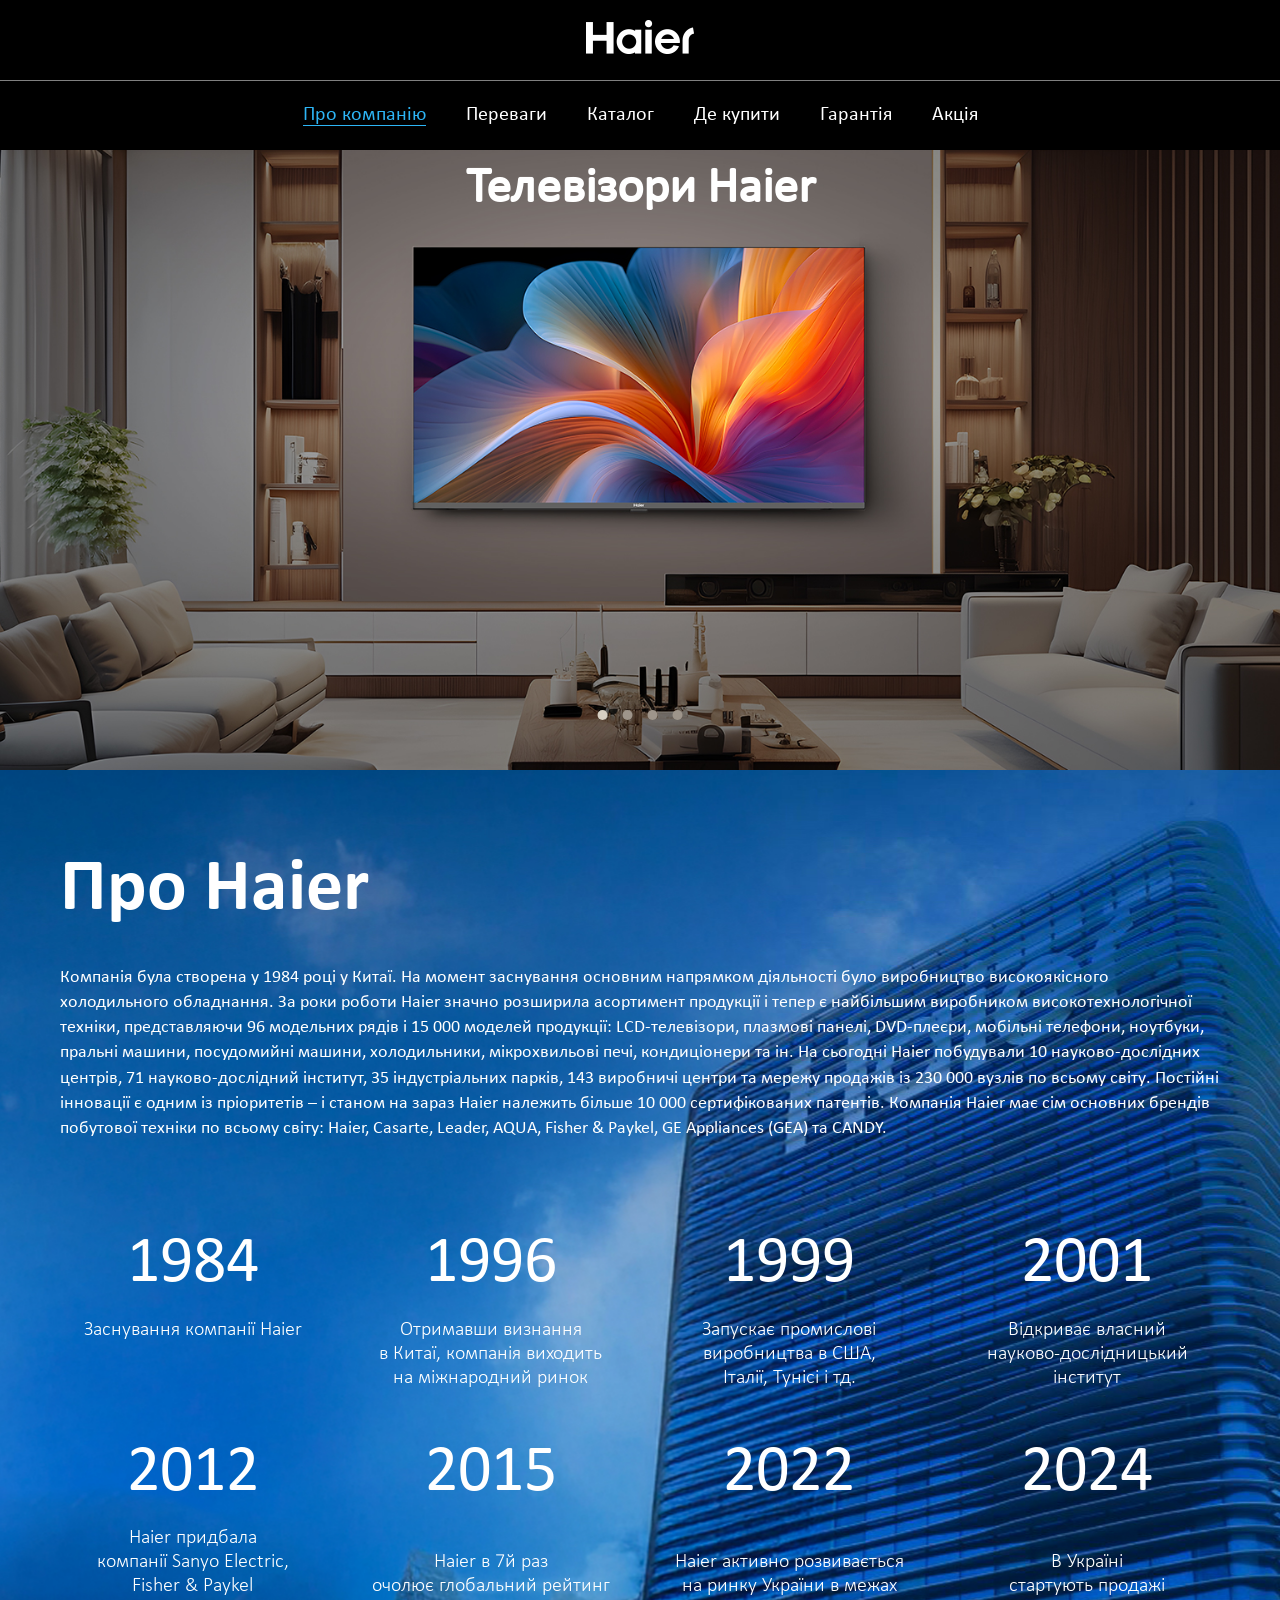
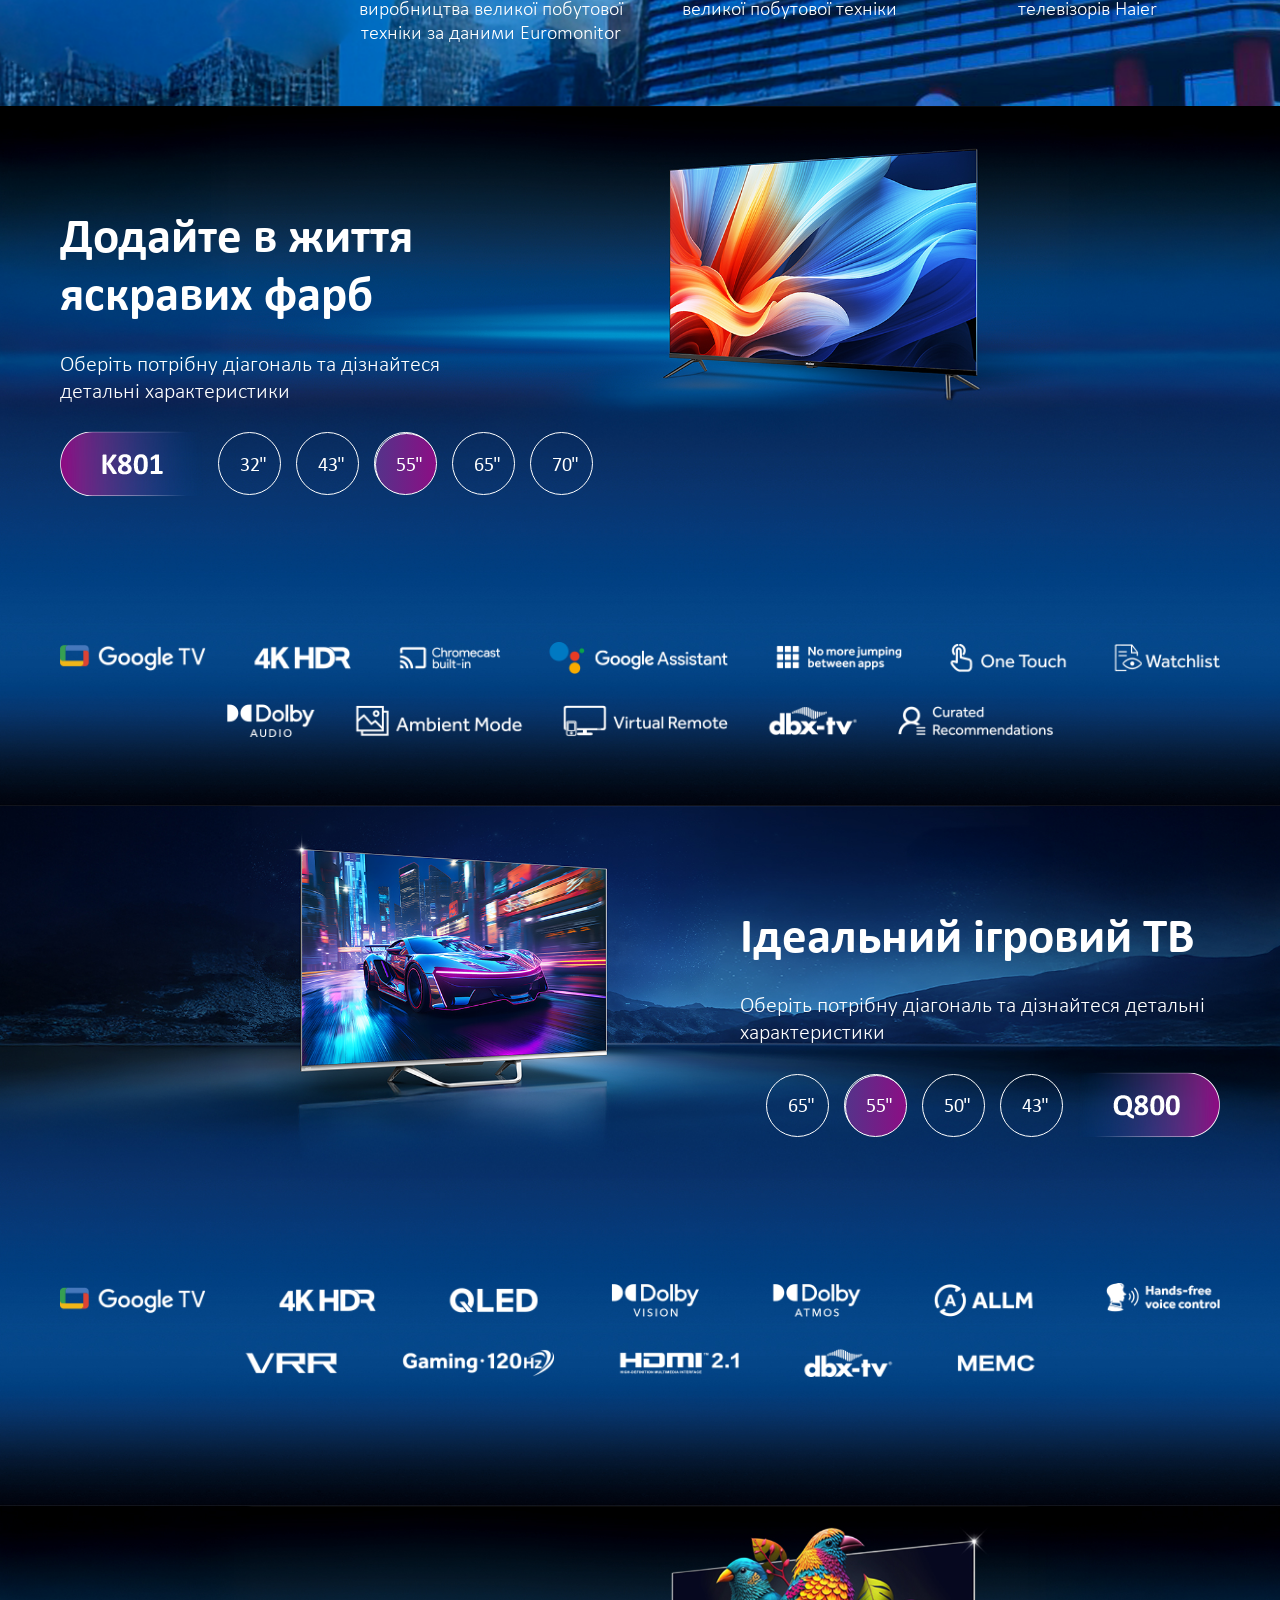
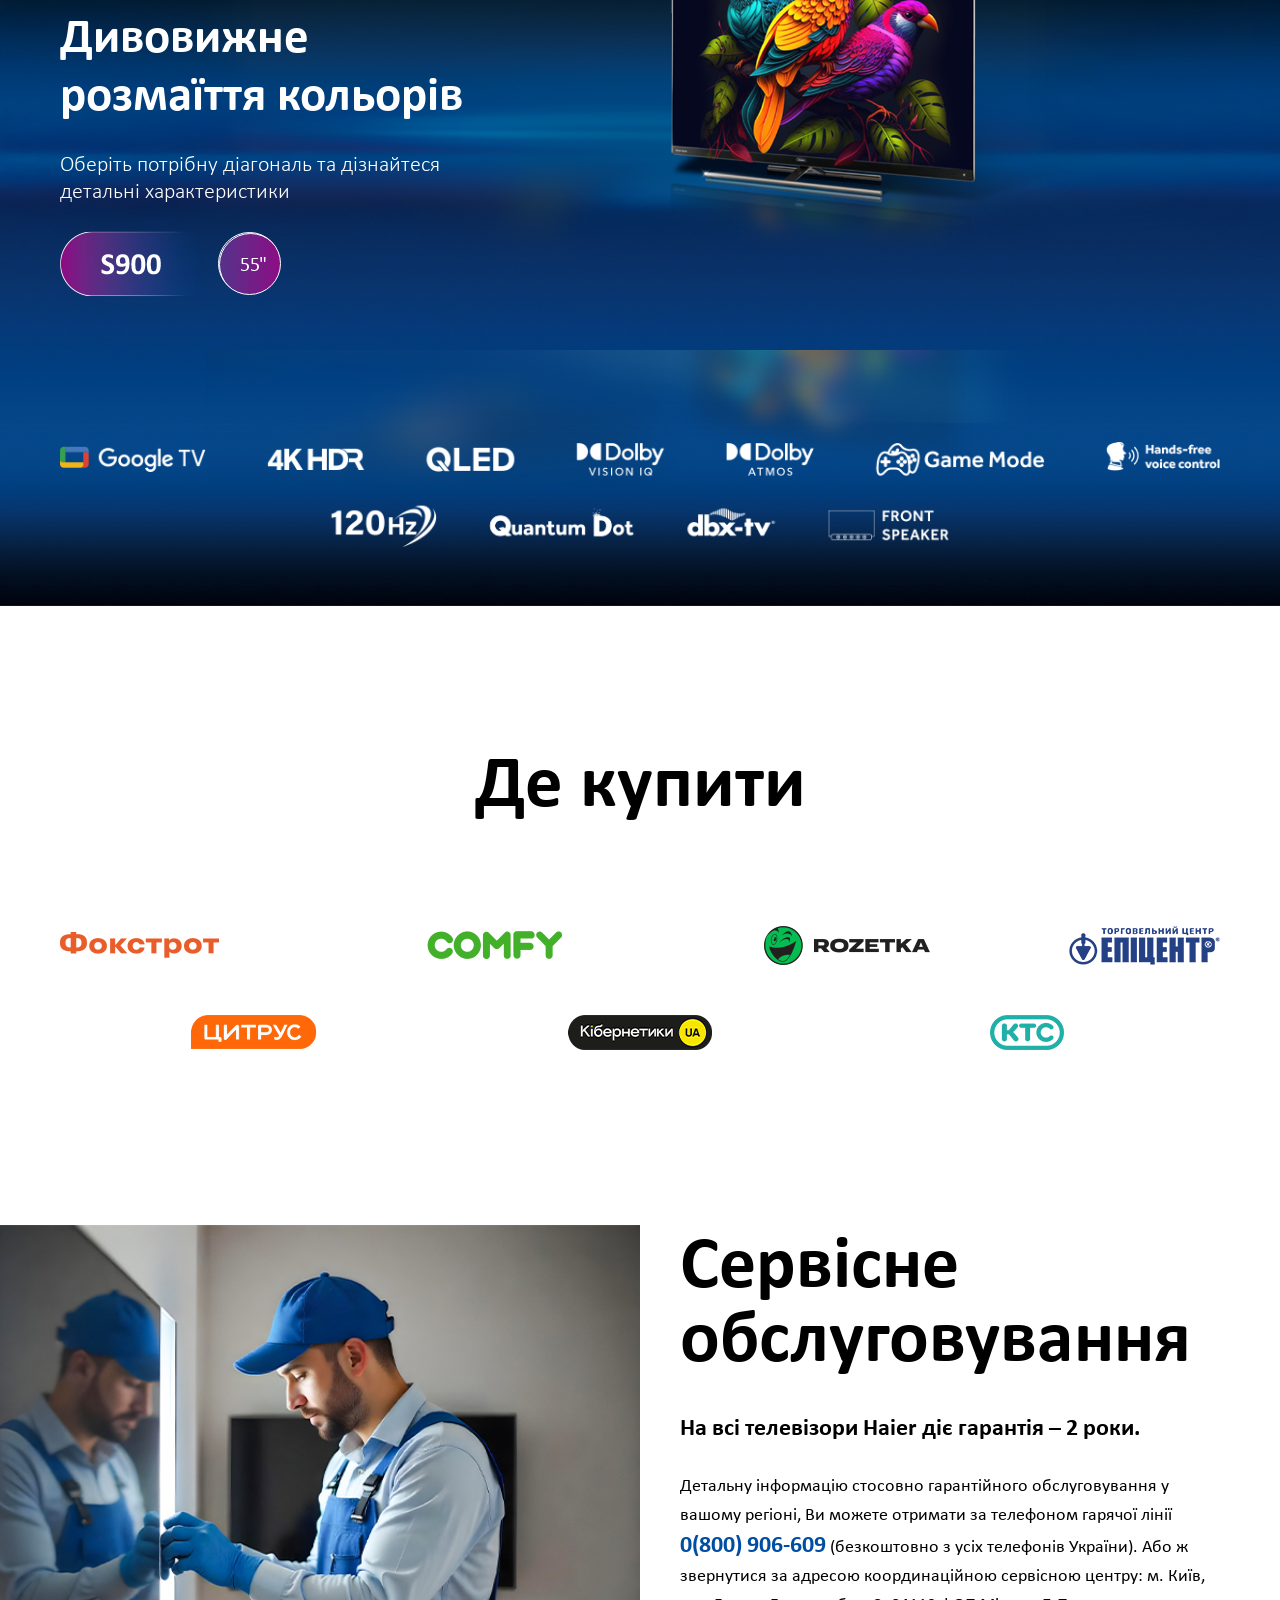
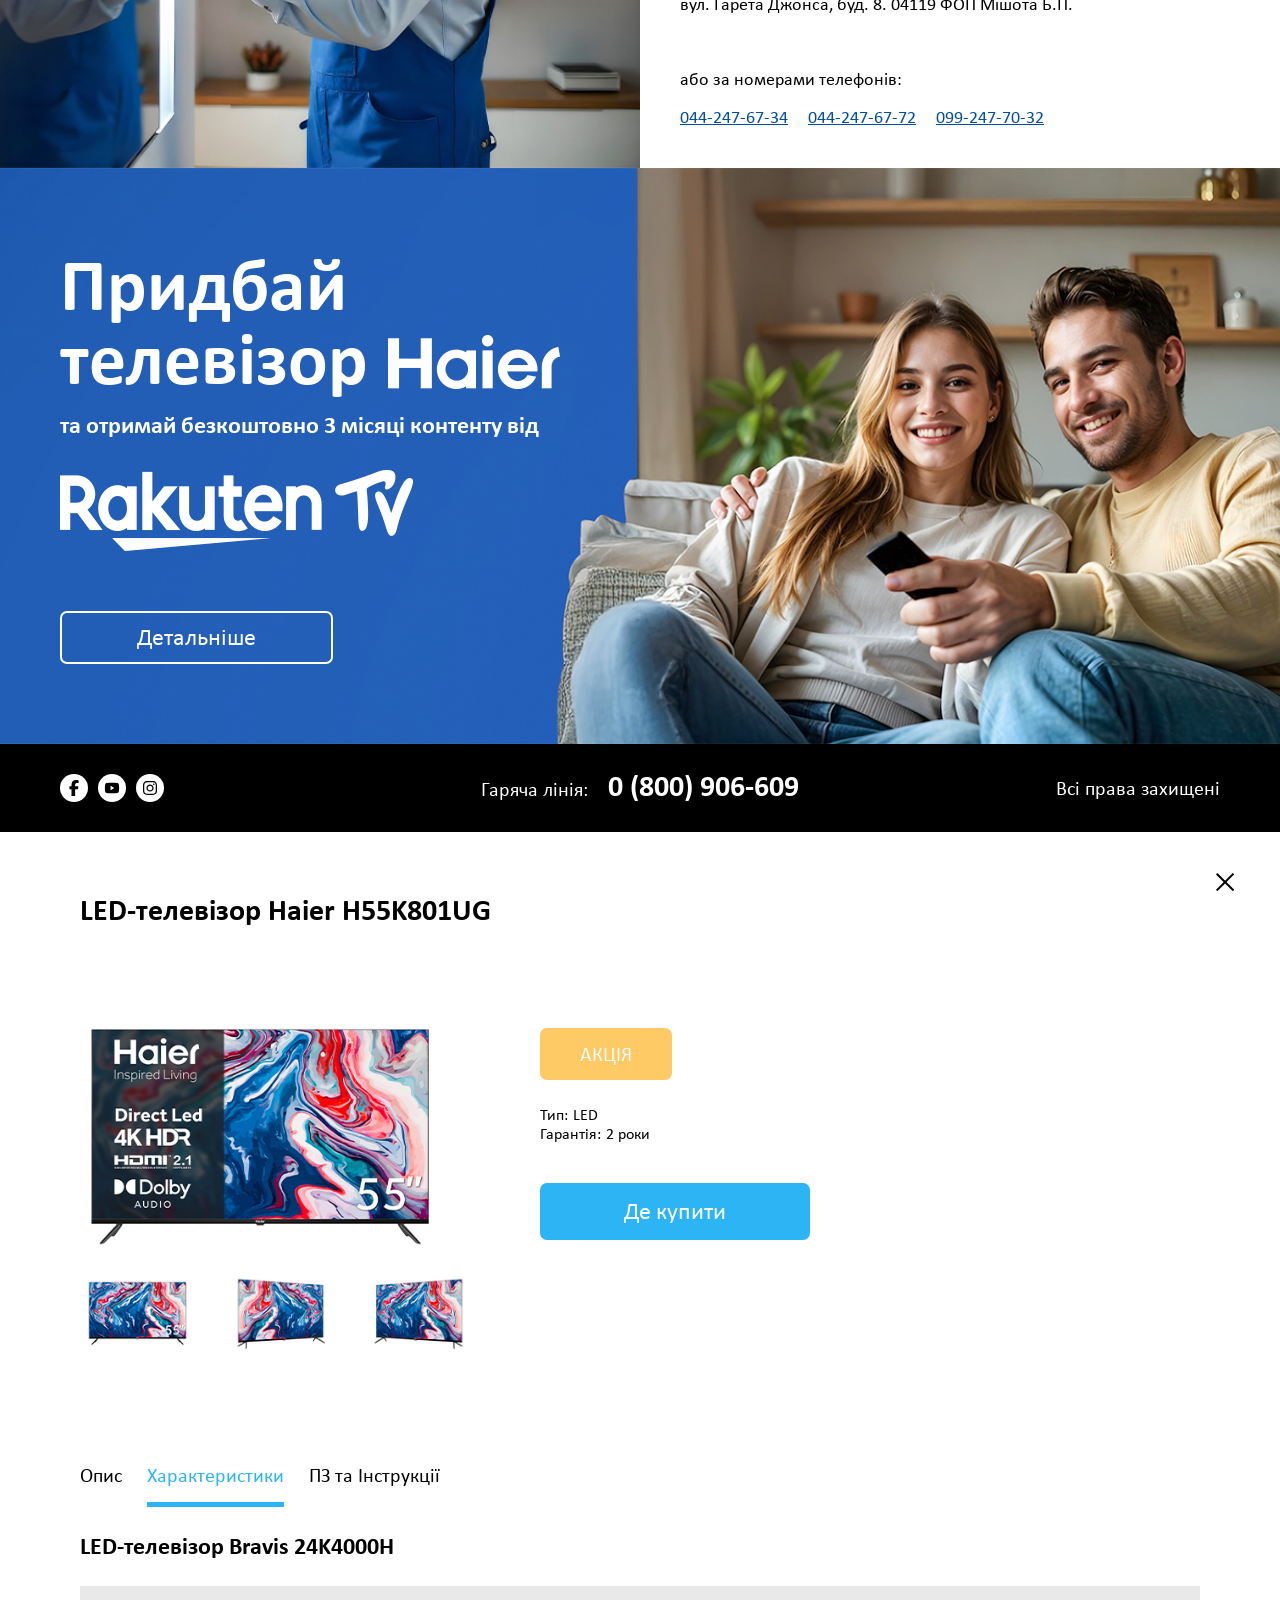
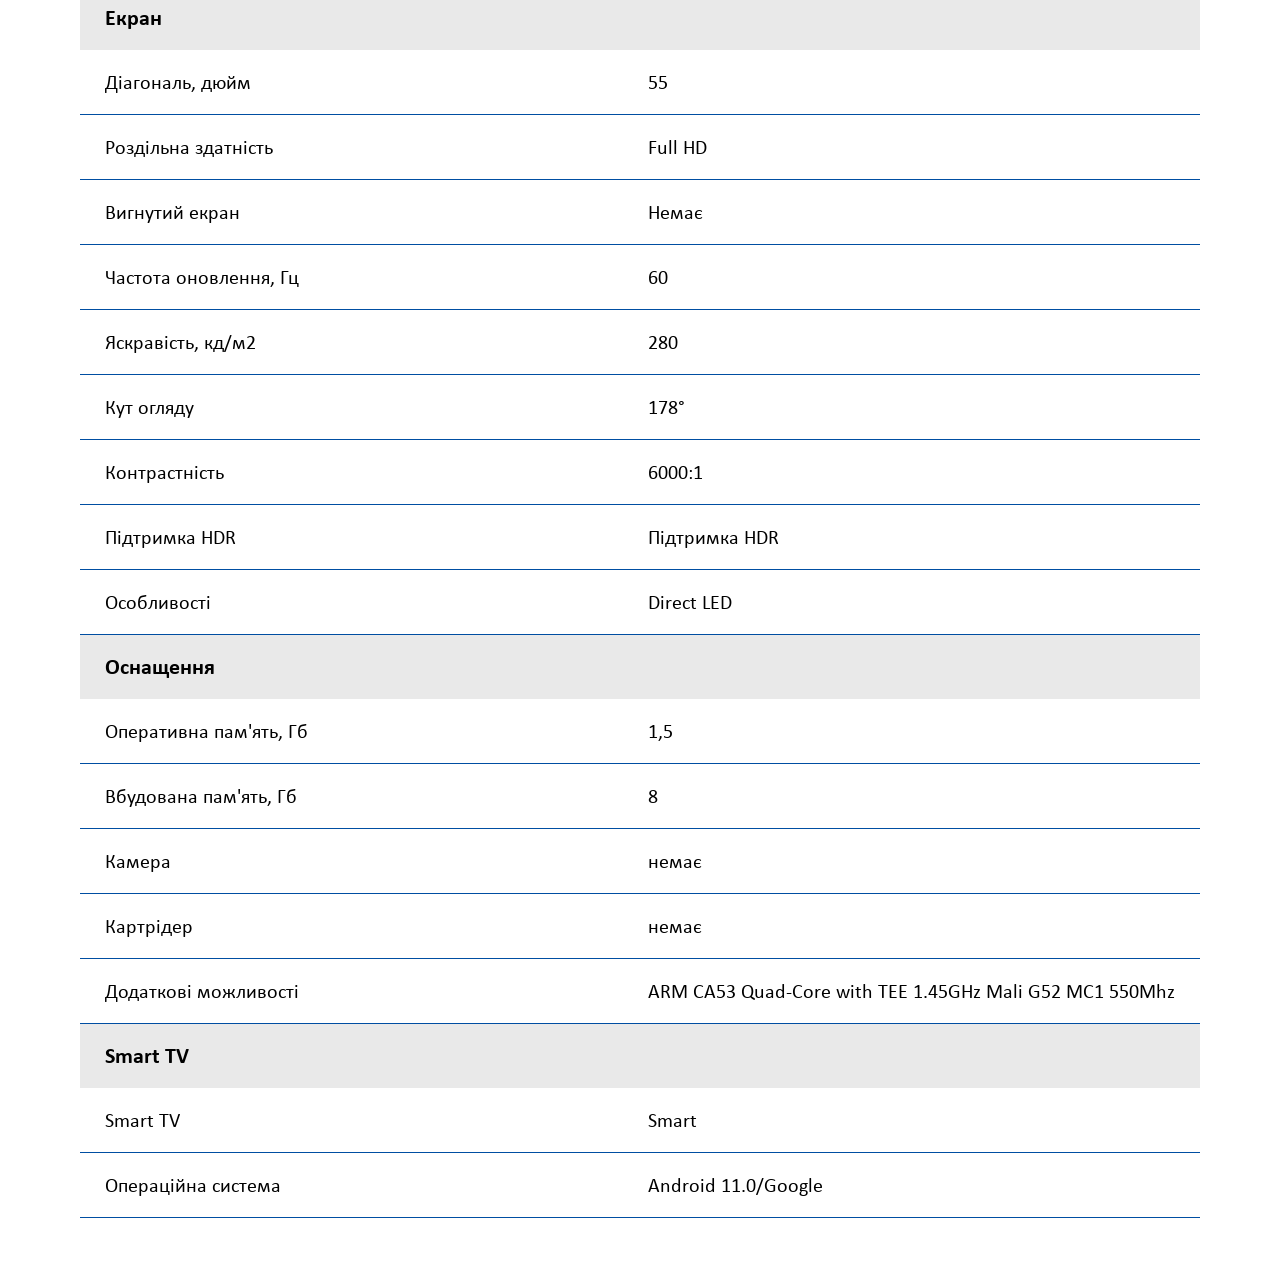
==== commit 513901bc: "add popup tovar" ====
--- a/index.html
+++ b/index.html
@@ -611,11 +611,11 @@
         </div>
       </div>
     </div>
-  </div>
+  </div> -->
   <div class="popup" data-popup='tovar'>
     <div class="popup__dialog">
       <div class="popup__panel">
-        <h2 class="popup__title">LED-телевізор Bravis 24K4000H</h2>
+        <h2 class="popup__title">LED-телевізор Haier H55K801UG</h2>
         <button class="popup__close">
           <svg id="Группа_7" data-name="Группа 7" xmlns="http://www.w3.org/2000/svg" width="18.18" height="18.188"
             viewBox="0 0 18.18 18.188">
@@ -623,7 +623,7 @@
               <style>
                 .cls-1 {
                   fill: none;
-                  stroke: #909eac;
+                  stroke: #000;
                   stroke-width: 2px;
                   fill-rule: evenodd;
                 }
@@ -641,19 +641,19 @@
           <div class="product__slider product-slider">
             <div class="product-slider__big">
               <div class="product-slider__big-item">
-                <img class="product-slider__big-img" src="./images/instructions/instruction-big.webp" alt="bravis img">
+                <img class="product-slider__big-img" src="./images/product/H55K801UG_1.png" alt="bravis img">
               </div>
             </div>
             <div class="product-slider__thumb-wrapper">
               <div class="product-slider__thumb">
                 <div class="product-slider__thumb-item">
-                  <img class="product-slider__thumb-img" src="./images/instructions/instruction-thumb-1.webp" alt="bravis img">
+                  <img class="product-slider__thumb-img" src="./images/product/H55K801UG_thumb-1.png" alt="bravis img">
                 </div>
                 <div class="product-slider__thumb-item">
-                  <img class="product-slider__thumb-img" src="./images/instructions/instruction-thumb-2.webp" alt="bravis img">
+                  <img class="product-slider__thumb-img" src="./images/product/H55K801UG_thumb-2.png" alt="bravis img">
                 </div>
                 <div class="product-slider__thumb-item">
-                  <img class="product-slider__thumb-img" src="./images/instructions/instruction-thumb-3.webp" alt="bravis img">
+                  <img class="product-slider__thumb-img" src="./images/product/H55K801UG_thumb-3.png" alt="bravis img">
                 </div>
               </div>
             </div>
@@ -665,22 +665,18 @@
             </div>
           </div>
           <div class="product__content">
-            <a class="product__content-link product__content-link--new" href="#">Новинка</a>
-            <ul class="product__nav-list">
-              <li class="product__nav-item">
-                <div>Артикул:</div><div>24K4000H</div>
-              </li>
-              <li class="product__nav-item">
-               <div>Діагональ екрана:</div><div>24"</div>
-              </li>
-              <li class="product__nav-item">
-                <div>Роздільна здатність:</div><div>1366 x 768</div>
-              </li>
-              <li class="product__nav-item">
-                <div>Операційна система:</div><div>без ОС</div>
-              </li>
-            </ul>
-            <a class="product__content-link product__content-link--buy" href="#">Де купити</a>
+            <div class="product__content-box">
+              <a class="product__content-link product__content-link--new" href="#">АКЦІЯ</a>
+              <ul class="product__nav-list">
+                <li class="product__nav-item">
+                  <div>Тип:</div><div>LED</div> 
+                </li>
+                <li class="product__nav-item">
+                 <div>Гарантія:</div><div>2 роки</div>
+                </li>
+              </ul>
+              <a class="product__content-link product__content-link--buy" href="#">Де купити</a>
+            </div>
           </div>
         </div>
         <div class="product-descr">
@@ -704,470 +700,145 @@
                     <ul class="table__body">
                       <li class="table__item table__item--specs">
                         <div class="table__cell">
-                          Тип
-                        </div>
-                        <div class="table__cell">
-                          LED
-                        </div>
-                      </li>
-                      <li class="table__item table__item--specs">
-                        <div class="table__cell">
-                          Тип підсвітки
+                          Діагональ, дюйм
+                        </div>
+                        <div class="table__cell">
+                          55
+                        </div>
+                      </li>
+                      <li class="table__item table__item--specs">
+                        <div class="table__cell">
+                          Роздільна здатність
+                        </div>
+                        <div class="table__cell">
+                          Full HD
+                        </div>
+                      </li>
+                      <li class="table__item table__item--specs">
+                        <div class="table__cell">
+                          Вигнутий екран
+                        </div>
+                        <div class="table__cell">
+                          Немає
+                        </div>
+                      </li>
+                      <li class="table__item table__item--specs">
+                        <div class="table__cell">
+                        Частота оновлення, Гц
+                        </div>
+                        <div class="table__cell">
+                          60
+                        </div>
+                      </li>
+                      <li class="table__item table__item--specs">
+                        <div class="table__cell">
+                          Яскравість, кд/м2
+                        </div>
+                        <div class="table__cell">
+                          280
+                        </div>
+                      </li>
+                      <li class="table__item table__item--specs">
+                        <div class="table__cell">
+                          Кут огляду
+                        </div>
+                        <div class="table__cell">
+                          178°
+                        </div>
+                      </li>
+                      <li class="table__item table__item--specs">
+                        <div class="table__cell">
+                          Контрастність
+                        </div>
+                        <div class="table__cell">
+                          6000:1
+                        </div>
+                      </li>
+                      <li class="table__item table__item--specs">
+                        <div class="table__cell">
+                          Підтримка HDR
+                        </div>
+                        <div class="table__cell">
+                          Підтримка HDR
+                        </div>
+                      </li>
+                      <li class="table__item table__item--specs">
+                        <div class="table__cell">
+                          Особливості
                         </div>
                         <div class="table__cell">
                           Direct LED
-                        </div>
-                      </li>
-                      <li class="table__item table__item--specs">
-                        <div class="table__cell">
-                          Діагональ
-                        </div>
-                        <div class="table__cell">
-                          24"
-                        </div>
-                      </li>
-                      <li class="table__item table__item--specs">
-                        <div class="table__cell">
-                          Роздільна здатність
-                        </div>
-                        <div class="table__cell">
-                          HD (1366x768)
-                        </div>
-                      </li>
-                      <li class="table__item table__item--specs">
-                        <div class="table__cell">
-                          Частота розгортки екрана
-                        </div>
-                        <div class="table__cell">
-                          60 Гц
-                        </div>
-                      </li>
-                      <li class="table__item table__item--specs">
-                        <div class="table__cell">
-                          Тип матриці
-                        </div>
-                        <div class="table__cell">
-                          VA
-                        </div>
-                      </li>
-                      <li class="table__item table__item--specs">
-                        <div class="table__cell">
-                          Час відгуку
-                        </div>
-                        <div class="table__cell">
-                          11.5 мс
-                        </div>
-                      </li>
-                      <li class="table__item table__item--specs">
-                        <div class="table__cell">
-                          Покриття екрану
-                        </div>
-                        <div class="table__cell">
-                          Глянсове
-                        </div>
-                      </li>
-                      <li class="table__item table__item--specs">
-                        <div class="table__cell">
-                          Яскравість (типова)
-                        </div>
-                        <div class="table__cell">
-                          200 кд/м²
-                        </div>
-                      </li>
-                      <li class="table__item table__item--specs">
-                        <div class="table__cell">
-                          Контрастність (типова)
-                        </div>
-                        <div class="table__cell">
-                          3000 : 1
-                        </div>
-                      </li>
-                      <li class="table__item table__item--specs">
-                        <div class="table__cell">
-                          Кількість кольорів
-                        </div>
-                        <div class="table__cell">
-                          16.7 млн
-                        </div>
-                      </li>
-                      <li class="table__item table__item--specs">
-                        <div class="table__cell">
-                          Кут огляду
-                        </div>
-                        <div class="table__cell">
-                          178° / 178°
-                        </div>
-                      </li>
-                      <li class="table__item table__item--specs">
-                        <div class="table__cell">
-                          Співвідношення сторін
-                        </div>
-                        <div class="table__cell">
-                          16 : 9
-                        </div>
-                      </li>
-                      <li class="table__item table__item--specs">
-                        <div class="table__cell">
-                          Технології поліпшення зображення
-                        </div>
-                        <div class="table__cell">
-                          Dynamic Noise Reduction (DNR) <br>
-                          3D Comb Filter"
                         </div>
                       </li>
                     </ul>
                   </section>
                   <section class="table">
                     <header class="table__header">
-                      <h4 class="table__title">Продуктивність</h4>
+                      <h4 class="table__title">Оснащення</h4>
                     </header>
                     <ul class="table__body">
                       <li class="table__item table__item--specs">
                         <div class="table__cell">
-                          Smart OS
-                        </div>
-                        <div class="table__cell">
-                          Без ОС
-                        </div>
-                      </li>
-                      <li class="table__item table__item--specs">
-                        <div class="table__cell">
-                          Обсяг ОЗП
-                        </div>
-                        <div class="table__cell">
-                          128 Мб
-                        </div>
-                      </li>
-                      <li class="table__item table__item--specs">
-                        <div class="table__cell">
-                          Постійна пам'ять
-                        </div>
-                        <div class="table__cell">
-                          8 ГБ
-                        </div>
-                      </li>
-                      <li class="table__item table__item--specs">
-                        <div class="table__cell">
-                          Центральний процесор
-                        </div>
-                        <div class="table__cell">
-                          MStar MSD3663
-                        </div>
-                      </li>
-                      <li class="table__item table__item--specs">
-                        <div class="table__cell">
-                          Графічний процесор
-                        </div>
-                        <div class="table__cell">
-                          -
+                          Оперативна пам'ять, Гб
+                        </div>
+                        <div class="table__cell">
+                          1,5
+                        </div>
+                      </li>
+                      <li class="table__item table__item--specs">
+                        <div class="table__cell">
+                          Вбудована пам'ять, Гб
+                        </div>
+                        <div class="table__cell">
+                          8
+                        </div>
+                      </li>
+                      <li class="table__item table__item--specs">
+                        <div class="table__cell">
+                          Камера
+                        </div>
+                        <div class="table__cell">
+                          немає
+                        </div>
+                      </li>
+                      <li class="table__item table__item--specs">
+                        <div class="table__cell">
+                          Картрідер
+                        </div>
+                        <div class="table__cell">
+                          немає
+                        </div>
+                      </li>
+                      <li class="table__item table__item--specs">
+                        <div class="table__cell">
+                          Додаткові можливості
+                        </div>
+                        <div class="table__cell">
+                          ARM CA53 Quad-Core with TEE 1.45GHz
+                          Mali G52 MC1 550Mhz
                         </div>
                       </li>
                     </ul>
                   </section>
                   <section class="table">
                     <header class="table__header">
-                      <h4 class="table__title">Звук</h4>
+                      <h4 class="table__title">Smart TV</h4>
                     </header>
                     <ul class="table__body">
                       <li class="table__item table__item--specs">
                         <div class="table__cell">
-                          Розміщення динаміків
-                        </div>
-                        <div class="table__cell">
-                          Нижня сторона
-                        </div>
-                      </li>
-                      <li class="table__item table__item--specs">
-                        <div class="table__cell">
-                          К-сть динаміків
-                        </div>
-                        <div class="table__cell">
-                          2
-                        </div>
-                      </li>
-                      <li class="table__item table__item--specs">
-                        <div class="table__cell">
-                          Сумарна потужність звуку
-                        </div>
-                        <div class="table__cell">
-                          4 Вт
-                        </div>
-                      </li>
-                      <li class="table__item table__item--specs">
-                        <div class="table__cell">
-                          Технології поліпшення звуку
-                        </div>
-                        <div class="table__cell">
-                          Dolby Audio/Dolby+ Sound surround
-                        </div>
-                      </li>
-                    </ul>
-                  </section>
-                  <section class="table">
-                    <header class="table__header">
-                      <h4 class="table__title">Підключення</h4>
-                    </header>
-                    <ul class="table__body">
-                      <li class="table__item table__item--specs">
-                        <div class="table__cell">
-                          ТВ-тюнери
-                        </div>
-                        <div class="table__cell">
-                          DVB-T/T2/С/S2
-                        </div>
-                      </li>
-                      <li class="table__item table__item--specs">
-                        <div class="table__cell">
-                          HDMI
-                        </div>
-                        <div class="table__cell">
-                          2 x HDMI 1.4
-                        </div>
-                      </li>
-                      <li class="table__item table__item--specs">
-                        <div class="table__cell">
-                          USB
-                        </div>
-                        <div class="table__cell">
-                          1 x USB 2.0
-                        </div>
-                      </li>
-                      <li class="table__item table__item--specs">
-                        <div class="table__cell">
-                          RJ-45 (LAN)
-                        </div>
-                        <div class="table__cell">
-                          -
-                        </div>
-                      </li>
-                      <li class="table__item table__item--specs">
-                        <div class="table__cell">
-                          CI/CI+ слот
-                        </div>
-                        <div class="table__cell">
-                          1
-                        </div>
-                      </li>
-                      <li class="table__item table__item--specs">
-                        <div class="table__cell">
-                          Гніздо для навушників
-                        </div>
-                        <div class="table__cell">
-                          1
-                        </div>
-                      </li>
-                      <li class="table__item table__item--specs">
-                        <div class="table__cell">
-                          Вихід S/PDIF (оптичний)
-                        </div>
-                        <div class="table__cell">
-                          1
-                        </div>
-                      </li>
-                      <li class="table__item table__item--specs">
-                        <div class="table__cell">
-                          Антенний вхід (RF IN)
-                        </div>
-                        <div class="table__cell">
-                          2
-                        </div>
-                      </li>
-                      <li class="table__item table__item--specs">
-                        <div class="table__cell">
-                          Композитний (Mini AV 3.5 mm)
-                        </div>
-                        <div class="table__cell">
-                          1
-                        </div>
-                      </li>
-                      <li class="table__item table__item--specs">
-                        <div class="table__cell">
-                          Wi-Fi
-                        </div>
-                        <div class="table__cell">
-                          -
-                        </div>
-                      </li>
-                      <li class="table__item table__item--specs">
-                        <div class="table__cell">
-                          Bluetooth
-                        </div>
-                        <div class="table__cell">
-                          -
-                        </div>
-                      </li>
-                      <li class="table__item table__item--specs">
-                        <div class="table__cell">
-                          Підключення пульта
-                        </div>
-                        <div class="table__cell">
-                          IR
-                        </div>
-                      </li>
-                    </ul>
-                  </section>
-                  <section class="table">
-                    <header class="table__header">
-                      <h4 class="table__title">Габарити</h4>
-                    </header>
-                    <ul class="table__body">
-                      <li class="table__item table__item--specs">
-                        <div class="table__cell">
-                          Кріплення VESA
-                        </div>
-                        <div class="table__cell">
-                          200x100 мм
-                        </div>
-                      </li>
-                      <li class="table__item table__item--specs">
-                        <div class="table__cell">
-                          Розміри без підставки (Ш х В х Г), мм
-                        </div>
-                        <div class="table__cell">
-                          552.9 х 332.6 х 86.3 мм
-                        </div>
-                      </li>
-                      <li class="table__item table__item--specs">
-                        <div class="table__cell">
-                          Розміри з підставкою (Ш х В х Г), мм
-                        </div>
-                        <div class="table__cell">
-                          552.9 х 369.7 х 144.1 мм
-                        </div>
-                      </li>
-                      <li class="table__item table__item--specs">
-                        <div class="table__cell">
-                          Розміри коробки (Ш х В х Г), мм
-                        </div>
-                        <div class="table__cell">
-                          583 х 375 х 102 мм
-                        </div>
-                      </li>
-                      <li class="table__item table__item--specs">
-                        <div class="table__cell">
-                          Розташування ніжок
-                        </div>
-                        <div class="table__cell">
-                          Бокові
-                        </div>
-                      </li>
-                      <li class="table__item table__item--specs">
-                        <div class="table__cell">
-                          Вага (нетто), кг
-                        </div>
-                        <div class="table__cell">
-                          2.5 кг
-                        </div>
-                      </li>
-                      <li class="table__item table__item--specs">
-                        <div class="table__cell">
-                          Вага з пакуванням, кг
-                        </div>
-                        <div class="table__cell">
-                          3.0 кг
-                        </div>
-                      </li>
-                    </ul>
-                  </section>
-                  <section class="table">
-                    <header class="table__header">
-                      <h4 class="table__title">Формати</h4>
-                    </header>
-                    <ul class="table__body">
-                      <li class="table__item table__item--specs">
-                        <div class="table__cell">
-                          Відео
-                        </div>
-                        <div class="table__cell">
-                          MPEG1/ 2/ 4/ H.264/ H.265
-                        </div>
-                      </li>
-                      <li class="table__item table__item--specs">
-                        <div class="table__cell">
-                          Аудіо
-                        </div>
-                        <div class="table__cell">
-                          MPEG-1/2 Layer 3, Dolby Digital, AC-3
-                        </div>
-                      </li>
-                      <li class="table__item table__item--specs">
-                        <div class="table__cell">
-                          Фото
-                        </div>
-                        <div class="table__cell">
-                          jpg, bmp, png
-                        </div>
-                      </li>
-                    </ul>
-                  </section>
-                  <section class="table">
-                    <header class="table__header">
-                      <h4 class="table__title">Інше</h4>
-                    </header>
-                    <ul class="table__body">
-                      <li class="table__item table__item--specs">
-                        <div class="table__cell">
-                          Колір
-                        </div>
-                        <div class="table__cell">
-                          Чорний
-                        </div>
-                      </li>
-                      <li class="table__item table__item--specs">
-                        <div class="table__cell">
-                          Додаткові особливості
-                        </div>
-                        <div class="table__cell">
-                          Телетекст, таймер сну, <br>
-                          батьківський контроль, режим готелю
-                        </div>
-                      </li>
-                      <li class="table__item table__item--specs">
-                        <div class="table__cell">
-                          Клас енергоспоживання
-                        </div>
-                        <div class="table__cell">
-                          А
-                        </div>
-                      </li>
-                      <li class="table__item table__item--specs">
-                        <div class="table__cell">
-                          Енергоспоживання, Вт
-                        </div>
-                        <div class="table__cell">
-                          45 Вт
-                        </div>
-                      </li>
-                      <li class="table__item table__item--specs">
-                        <div class="table__cell">
-                          У режимі очікування, Вт
-                        </div>
-                        <div class="table__cell">
-                          <0,5 Вт
-                        </div>
-                      </li>
-                      <li class="table__item table__item--specs">
-                        <div class="table__cell">
-                          Живлення
-                        </div>
-                        <div class="table__cell">
-                           100-240 В - 50/60 Гц
-                        </div>
-                      </li>
-                      <li class="table__item table__item--specs">
-                        <div class="table__cell">
-                          Комплектація
-                        </div>
-                        <div class="table__cell">
-                          Телевізор, пульт керування, батарейки, <br> гарантійний талон, інструкція
-                        </div>
-                      </li>
-                      <li class="table__item table__item--specs">
-                        <div class="table__cell">
-                          Гарантійний термін
-                        </div>
-                        <div class="table__cell">
-                          12 місяців
+                          Smart TV
+                        </div>
+                        <div class="table__cell">
+                          Smart
+                        </div>
+                      </li>
+                      <li class="table__item table__item--specs">
+                        <div class="table__cell">
+                          Операційна система
+                        </div>
+                        <div class="table__cell">
+                          Android 11.0/Google
                         </div>
                       </li>
                     </ul>
@@ -1200,7 +871,7 @@
         </div>
       </div>
     </div>
-  </div> -->
+  </div>
 
   <script src="./js/main.js"></script>
 </body>
--- a/css/style.min.css
+++ b/css/style.min.css
@@ -1,16 +1,16 @@
 @charset "UTF-8";
-@media -sass-debug-info{filename{font-family:file\:\/\/D\:\/GitHub\/Haier\/scss\/_vars\.scss}line{font-family:\000039}}
+@media -sass-debug-info{filename{font-family:file\:\/\/D\:\/GitHub\/Haier\/scss\/_vars\.scss}line{font-family:\0000315}}
 .about dd, .promo__subtitle {
   font-family: 'calibri_light';
   font-weight: 300; }
 
-@media -sass-debug-info{filename{font-family:file\:\/\/D\:\/GitHub\/Haier\/scss\/_vars\.scss}line{font-family:\0000313}}
-body, .service__contact-title {
+@media -sass-debug-info{filename{font-family:file\:\/\/D\:\/GitHub\/Haier\/scss\/_vars\.scss}line{font-family:\0000319}}
+body, .service__contact-title, .product-tabs__nav-item {
   font-family: 'Calibri';
   font-weight: 400; }
 
-@media -sass-debug-info{filename{font-family:file\:\/\/D\:\/GitHub\/Haier\/scss\/_vars\.scss}line{font-family:\0000317}}
-.about__title, .partner__title, .rakuten-tv__title, .rakuten-tv__text, .service__title, .service__subtitle, .service__decr-tel, .promo__title, .footer__number {
+@media -sass-debug-info{filename{font-family:file\:\/\/D\:\/GitHub\/Haier\/scss\/_vars\.scss}line{font-family:\0000323}}
+.about__title, .partner__title, .rakuten-tv__title, .rakuten-tv__text, .service__title, .service__subtitle, .service__decr-tel, .promo__title, .popup__title, .product-tabs__content-title, .table__title, .footer__number {
   font-family: 'Calibri Bold';
   font-weight: 700; }
 
@@ -1147,569 +1147,379 @@
   .promo__item {
     height: 670px; } }
 /* popup */
-/*.popup {
-  
-   &--active {
-    display: block;
-    position: fixed;
-    top: 0;
-    left: 0;
-    width: 100%;
-    height: 100%;
-    background: rgba(0, 0, 0, 0.5);
-    justify-content: center;
-    align-items: center;
-    z-index: 50;
-    overflow-y: auto;
-  
-  &__dialog {
-    max-width: 1360px;
-    width: 100%;
-    margin: 0 auto;
-    padding: 60px 80px;
-    background-color: $product-bg;
+@media -sass-debug-info{filename{font-family:file\:\/\/D\:\/GitHub\/Haier\/scss\/_index\.scss}line{font-family:\00003704}}
+.popup--active {
+  display: block;
+  position: fixed;
+  top: 0;
+  left: 0;
+  width: 100%;
+  height: 100%;
+  background: rgba(0, 0, 0, 0.5);
+  -webkit-box-pack: center;
+      -ms-flex-pack: center;
+          justify-content: center;
+  -webkit-box-align: center;
+      -ms-flex-align: center;
+          align-items: center;
+  z-index: 50;
+  overflow-y: auto; }
+@media -sass-debug-info{filename{font-family:file\:\/\/D\:\/GitHub\/Haier\/scss\/_index\.scss}line{font-family:\00003718}}
+.popup__dialog {
+  max-width: 1360px;
+  width: 100%;
+  margin: 0 auto;
+  padding: 60px 80px;
+  background-color: #ffffff;
+  position: relative; }
+@media -sass-debug-info{filename{font-family:file\:\/\/D\:\/GitHub\/Haier\/scss\/_index\.scss}line{font-family:\00003726}}
+.popup__panel {
+  display: -webkit-box;
+  display: -ms-flexbox;
+  display: flex; }
+@media -sass-debug-info{filename{font-family:file\:\/\/D\:\/GitHub\/Haier\/scss\/_index\.scss}line{font-family:\00003729}}
+.popup__title {
+  font-size: 30px;
+  color: #000000; }
+@media -sass-debug-info{filename{font-family:file\:\/\/D\:\/GitHub\/Haier\/scss\/_index\.scss}line{font-family:\00003734}}
+.popup__close {
+  border: none;
+  background-color: transparent;
+  position: absolute;
+  top: 40px;
+  right: 40px;
+  cursor: pointer; }
+
+/* product */
+@media -sass-debug-info{filename{font-family:file\:\/\/D\:\/GitHub\/Haier\/scss\/_index\.scss}line{font-family:\00003746}}
+.product__inner {
+  display: -webkit-box;
+  display: -ms-flexbox;
+  display: flex;
+  padding-top: 70px; }
+@media -sass-debug-info{filename{font-family:file\:\/\/D\:\/GitHub\/Haier\/scss\/_index\.scss}line{font-family:\00003750}}
+.product__slider {
+  width: 400px;
+  display: block;
+  margin-right: 60px; }
+@media -sass-debug-info{filename{font-family:file\:\/\/D\:\/GitHub\/Haier\/scss\/_index\.scss}line{font-family:\00003755}}
+.product__content {
+  display: -webkit-box;
+  display: -ms-flexbox;
+  display: flex;
+  -webkit-box-orient: vertical;
+  -webkit-box-direction: normal;
+      -ms-flex-direction: column;
+          flex-direction: column;
+  padding-top: 30px; }
+@media -sass-debug-info{filename{font-family:file\:\/\/D\:\/GitHub\/Haier\/scss\/_index\.scss}line{font-family:\00003760}}
+.product__content-link {
+  font-size: 20px;
+  line-height: 1.2;
+  color: #ffffff;
+  text-align: center;
+  border-radius: 7px;
+  display: -webkit-inline-box;
+  display: -ms-inline-flexbox;
+  display: inline-flex;
+  -webkit-box-pack: center;
+      -ms-flex-pack: center;
+          justify-content: center;
+  -webkit-box-align: center;
+      -ms-flex-align: center;
+          align-items: center; }
+@media -sass-debug-info{filename{font-family:file\:\/\/D\:\/GitHub\/Haier\/scss\/_index\.scss}line{font-family:\00003769}}
+  .product__content-link:hover, .product__content-link:active {
+    color: black; }
+@media -sass-debug-info{filename{font-family:file\:\/\/D\:\/GitHub\/Haier\/scss\/_index\.scss}line{font-family:\00003773}}
+  .product__content-link--new {
+    padding: 14px 40px;
+    background-color: #feca65;
+    text-transform: uppercase; }
+@media -sass-debug-info{filename{font-family:file\:\/\/D\:\/GitHub\/Haier\/scss\/_index\.scss}line{font-family:\00003778}}
+  .product__content-link--buy {
+    font-size: 24px;
+    padding: 14px 84px;
+    background-color: #2cb4f4; }
+@media -sass-debug-info{filename{font-family:file\:\/\/D\:\/GitHub\/Haier\/scss\/_index\.scss}line{font-family:\00003784}}
+.product ul.product__nav-list {
+  margin: 25px 0 40px; }
+@media -sass-debug-info{filename{font-family:file\:\/\/D\:\/GitHub\/Haier\/scss\/_index\.scss}line{font-family:\00003787}}
+.product__nav-item {
+  display: -webkit-box;
+  display: -ms-flexbox;
+  display: flex;
+  gap: 5px;
+  font-size: 16px;
+  color: #000000; }
+
+@media -sass-debug-info{filename{font-family:file\:\/\/D\:\/GitHub\/Haier\/scss\/_index\.scss}line{font-family:\00003795}}
+.product-slider__big {
+  width: 400px;
+  margin-left: -20px; }
+@media -sass-debug-info{filename{font-family:file\:\/\/D\:\/GitHub\/Haier\/scss\/_index\.scss}line{font-family:\00003799}}
+.product-slider__big-item {
+  width: 100%; }
+@media -sass-debug-info{filename{font-family:file\:\/\/D\:\/GitHub\/Haier\/scss\/_index\.scss}line{font-family:\00003802}}
+.product-slider__big-img {
+  width: 100%;
+  height: auto;
+  -o-object-fit: cover;
+     object-fit: cover; }
+@media -sass-debug-info{filename{font-family:file\:\/\/D\:\/GitHub\/Haier\/scss\/_index\.scss}line{font-family:\00003807}}
+.product-slider__thumb-wrapper {
+  text-align: center; }
+@media -sass-debug-info{filename{font-family:file\:\/\/D\:\/GitHub\/Haier\/scss\/_index\.scss}line{font-family:\00003810}}
+.product-slider__thumb {
+  display: -webkit-box;
+  display: -ms-flexbox;
+  display: flex;
+  gap: 25px; }
+@media -sass-debug-info{filename{font-family:file\:\/\/D\:\/GitHub\/Haier\/scss\/_index\.scss}line{font-family:\00003814}}
+.product-slider__thumb-img {
+  width: 100%;
+  height: auto;
+  -o-object-fit: cover;
+     object-fit: cover; }
+@media -sass-debug-info{filename{font-family:file\:\/\/D\:\/GitHub\/Haier\/scss\/_index\.scss}line{font-family:\00003819}}
+.product-slider__pagination {
+  display: none;
+  -webkit-box-align: center;
+      -ms-flex-align: center;
+          align-items: center;
+  gap: 15px;
+  position: absolute;
+  bottom: 0;
+  left: 50%;
+  -webkit-transform: translateX(-50%);
+          transform: translateX(-50%); }
+@media -sass-debug-info{filename{font-family:file\:\/\/D\:\/GitHub\/Haier\/scss\/_index\.scss}line{font-family:\00003828}}
+.product-slider__bullet {
+  width: 10px;
+  height: 10px;
+  border-radius: 50%;
+  background-color: #cbe0f3; }
+@media -sass-debug-info{filename{font-family:file\:\/\/D\:\/GitHub\/Haier\/scss\/_index\.scss}line{font-family:\00003833}}
+  .product-slider__bullet--active {
+    background-color: #9dbedd; }
+
+@media -sass-debug-info{filename{font-family:file\:\/\/D\:\/GitHub\/Haier\/scss\/_index\.scss}line{font-family:\00003838}}
+.product-descr {
+  padding-top: 110px; }
+
+@media -sass-debug-info{filename{font-family:file\:\/\/D\:\/GitHub\/Haier\/scss\/_index\.scss}line{font-family:\00003843}}
+.product-tabs__nav {
+  display: -webkit-box;
+  display: -ms-flexbox;
+  display: flex;
+  gap: 25px;
+  -webkit-box-align: center;
+      -ms-flex-align: center;
+          align-items: center;
+  margin-bottom: 25px; }
+@media -sass-debug-info{filename{font-family:file\:\/\/D\:\/GitHub\/Haier\/scss\/_index\.scss}line{font-family:\00003849}}
+.product-tabs__nav-item {
+  font-size: 20px;
+  color: #000000;
+  padding-bottom: 20px;
+  position: relative;
+  -webkit-transition: all .3s;
+  transition: all .3s; }
+@media -sass-debug-info{filename{font-family:file\:\/\/D\:\/GitHub\/Haier\/scss\/_index\.scss}line{font-family:\00003856}}
+  .product-tabs__nav-item::after {
+    width: 0%;
+    -webkit-transition: all .3s;
+    transition: all .3s;
+    position: absolute;
+    content: ''; }
+@media -sass-debug-info{filename{font-family:file\:\/\/D\:\/GitHub\/Haier\/scss\/_index\.scss}line{font-family:\00003862}}
+  .product-tabs__nav-item--active {
     position: relative;
-  }
-  &__panel {
-    display: flex;
-  }
-  &__title {
-    @extend %Montserrat-500;
-    font-size: 30px;
-    color: $product-black;
-  }
-  &__close {
-    border: none;
-    background-color: transparent;
-    position: absolute;
-    top: 40px;
-    right: 40px;
-    cursor: pointer;
-  }
-}
-} */
-/* product */
-/* .product {
-  &__inner {
-    display: flex;
-    padding-top: 70px;
-  }
-  &__slider {
-    width: 600px;
-    display: flex;
-    align-items: center;
-    margin-left: -80px;
-    margin-right: 60px;
-  }
-  &__content {
-    display: flex;
-    flex-direction: column;
-    justify-content: center;
-  }
-  &__content-link {
-    @extend %Montserrat-600;
-    font-size: 14px;
-    line-height: 1.4;
-    color: $white;
-    padding: 10px 60px;
-    text-align: center;
-    border-radius: 30px;
-    &--new {
-      background-color: $pink;
-      text-transform: uppercase;
-    }
-    &--buy {
-      background-color: $blue-accent;
-    }
-  }
-  ul.product__nav-list {
-    margin: 25px 0 40px;
-  }
-  &__nav-item {
-    display: flex;
-    gap: 5px;
-    font-size: 16px;
-    color: $product-black;
-  }
-} */
-/* .product-slider {
-  &__big {
-    width: 500px;
-  }
-  &__big-item {
-    width: 100%;
-  }
-  &__big-img {
-    width: 100%;
-    height: auto;
-    object-fit: cover;
-  }
-  &__thumb-wrapper {
-    width: 100px;
-    text-align: center;
-  }
-  &__thumb{
-    display: flex;
-    flex-direction: column;
-    gap: 60px;
-  }
-  &__pagination {
-    display: none;
-    align-items: center;
-    gap: 15px;
-    position: absolute;
-    bottom: 0;
-    left: 50%;
-    transform: translateX(-50%);
-  }
-  &__bullet {
-    width: 10px;
-    height: 10px;
-    border-radius: 50%;
-    background-color: $product-bullet;
-    &--active {
-      background-color: $product-bullet-active;
-    }
-  }
-} */
-/* .product-descr {
-  padding-top: 110px;
-} */
-/* .product-tabs {
-  &__nav {
-    display: flex;
-    gap: 25px;
-    align-items: center;
-    margin-bottom: 30px;
-  }
-  &__nav-item {
-    font-size: 16px;
-    color: $product-black;
-    padding-bottom: 28px;
-    position: relative;
-    &--active {
-      position: relative;
-      color: $blue-accent;
-     &::after{
+    color: #2cb4f4; }
+@media -sass-debug-info{filename{font-family:file\:\/\/D\:\/GitHub\/Haier\/scss\/_index\.scss}line{font-family:\00003865}}
+    .product-tabs__nav-item--active::after {
+      -webkit-transition: all .3s;
+      transition: all .3s;
+      content: '';
+      width: 100%;
+      height: 5px;
+      left: 0;
+      bottom: 0;
+      background-color: #2cb4f4; }
+@media -sass-debug-info{filename{font-family:file\:\/\/D\:\/GitHub\/Haier\/scss\/_index\.scss}line{font-family:\00003875}}
+  .product-tabs__nav-item:hover {
+    color: #2cb4f4; }
+@media -sass-debug-info{filename{font-family:file\:\/\/D\:\/GitHub\/Haier\/scss\/_index\.scss}line{font-family:\00003877}}
+    .product-tabs__nav-item:hover::after {
       position: absolute;
       content: '';
       width: 100%;
-      height: 3px;
+      height: 5px;
       left: 0;
       bottom: 0;
-      background-color: $blue-accent;
-     }
-    }
-    &:hover {
-      color: $blue-accent;
-    &::after {
-        position: absolute;
-        content: '';
-        width: 100%;
-        height: 3px;
-        left: 0;
-        bottom: 0;
-        background-color: $blue-accent;
-      }
-    }
-  }
-  &__content-item {
-    display: none;
-    &--active {
-      display: block;
-    }
-  }
-  &__content-title {
-    @extend %Montserrat-500;
-    color: $product-black;
-    font-size: 24px;
-    margin-bottom: 25px;
-  }
-} */
+      background-color: #2cb4f4; }
+@media -sass-debug-info{filename{font-family:file\:\/\/D\:\/GitHub\/Haier\/scss\/_index\.scss}line{font-family:\00003888}}
+.product-tabs__content-item {
+  display: none; }
+@media -sass-debug-info{filename{font-family:file\:\/\/D\:\/GitHub\/Haier\/scss\/_index\.scss}line{font-family:\00003890}}
+  .product-tabs__content-item--active {
+    display: block; }
+@media -sass-debug-info{filename{font-family:file\:\/\/D\:\/GitHub\/Haier\/scss\/_index\.scss}line{font-family:\00003894}}
+.product-tabs__content-title {
+  font-size: 24px;
+  margin-bottom: 25px;
+  color: #000000; }
+
 /* table in tabs */
-/* .table {
-  &__header {
-    background-color: $table-grey;
+@media -sass-debug-info{filename{font-family:file\:\/\/D\:\/GitHub\/Haier\/scss\/_index\.scss}line{font-family:\00003903}}
+.table {
+  color: #000000; }
+@media -sass-debug-info{filename{font-family:file\:\/\/D\:\/GitHub\/Haier\/scss\/_index\.scss}line{font-family:\00003905}}
+  .table__header {
+    background-color: #e9e9e9;
     padding: 10px 25px;
     display: grid;
-    grid-template-columns: 1fr 2fr;
-  }
-  &__title {
-    @extend %Montserrat-500;
-    color: $product-black;
-    font-size: 18px;
-  }
-  &__item {
-    @extend %Montserrat-500;
-    font-size: 14px;
-    color: $product-black;
+    grid-template-columns: 1fr 2fr; }
+@media -sass-debug-info{filename{font-family:file\:\/\/D\:\/GitHub\/Haier\/scss\/_index\.scss}line{font-family:\00003911}}
+  .table__title {
+    font-size: 22px;
+    color: #000000;
+    line-height: 2; }
+@media -sass-debug-info{filename{font-family:file\:\/\/D\:\/GitHub\/Haier\/scss\/_index\.scss}line{font-family:\00003917}}
+  .table__item {
+    font-size: 20px;
+    line-height: 2.2;
     display: grid;
     grid-template-columns: 1fr 2fr;
     padding: 10px 10px 10px 25px;
-    border-bottom: 1px solid $table-grey;
-    &--specs {
-      grid-template-columns: 1fr 1fr;
-    }
-  }
-} */
-/* @media(max-width: 1650px) {
-  .top-wrapper {
-    &::after {
-      top: 0;
-      width: 25%;
-    }
-  }
-  .promo {
-    &__img {
-      left: 0;
-    }
-  }
-}
-@media(max-width: 1440px) {
-  .top-wrapper {
-    &::before,
-    &::after {
-      content: none;
-    }
-  }
-}
-@media(max-width: 1240px) {
-  .baner-slider {
-    &__bg {
-      height: 430px;
-    }
-    &__container {
-      justify-content: center;
-    }
-    &__content {
-      padding: 0 0 60px;
-      justify-content: flex-end;
-    }
-    &__title {
-      margin-bottom: 30px;
-    }
-    &__img {
-      display: none;
-    }
-  }
-  .warranty {
-    &__img {
-      max-width: 589px;
-    }
-  }
-}
-
-@media(max-width: 1180px) {
-  .partner {
-    &__list {
-      flex-wrap: wrap;
-      gap: 20px;
-      justify-content: center;
-    }
-  }
-  .promo {
-    padding-top: 0;
-    &__inner {
-      padding-top:580px;
-      justify-content: center;
-    }
-    &__img {
-      left: 50%;
-      top: 0;
-      transform: translate(-50%,0);
-      max-width: 512px;
-      width: 100%;
-      z-index: -1;
-    }
-  }
-}
-@media(max-width: 998px) {
-  .popup {
-    &__dialog{
-      padding: 60px;
-    }
-    &__title {
-      display: none;
-    }
-  }
-  .product {
-    &__inner {
-      flex-wrap: wrap;
-      justify-content: center;
-    }
-    &__slider {
-      width: 100%;
-      flex-wrap: wrap;
-      margin-left: auto;
-      margin-right:auto; 
-      position: relative;
-    }
-    &__content {
-      max-width: 410px;
-      width: 100%;
-      flex-direction: row;
-      flex-wrap: wrap;
-      justify-content: space-between;
-    }
-    ul.product__nav-list {
-      order: 1;
-      margin: 50px auto;
-    }
-    &__nav-item {
-      justify-content: center;
-    }
-    &__content-link {
-      order: 2;
-      margin-right: 0px;
-      &:last-child {
-        margin-right: 0px;
-      }
-    }
-  }
-  .product-slider{
-    &__big {
-      width: 100%;
-    }
-    &__thumb-wrapper {
-      display: none;
-    }
-    &__pagination {
-      display: flex;
-    }
-  }
-}
-@media(max-width: 860px) {
-.hero-slider {
-    &__bg {
-      background-position: top;
-      background-image: url('../images/hero/slider-item-mob.webp');
-    }
-    &__logo {
-      display: none;
-    }
-    &__content {
-      max-width: 350px;
-      padding: 0 0 30px;
-      display: flex;
-      flex-direction: column;
-      justify-content: flex-end;
-      text-align: center;
-    }
-    &__container {
-      justify-content: center;
-    }
-    &__subtitle {
-      margin-top: 0;
-      font-size: 38px;
-    }
-  }
-.warranty {
-    position: relative;
-
-    &__img {
-      max-width: 432px;
-      top: 0;
-      right: 0;
-      left: 0;
-      transform: translate(0,0);
-    }
-
-    &__inner {
-      padding-top: 329px;
-      position: static;
-      justify-content: center;
-    }
-  }
-}
-@media(max-width: 748px) {
-  .promo{
-    &__title,
-    &__subtitle {
-     text-align: center;
-    }
-  }
-}
-@media(max-width: 578px) {
-  .top-wrapper {
-    position: relative;
-    &::before {
-    background-image: url('../images/content/about-s.png');
-      background-position: center center;
-      background-repeat: no-repeat;
-      background-size: contain;
-      position: absolute;
-      content: '';
-      width: 50%;
-      top: 0;
-      bottom: 0;
-      left: 0;
-    }
-  }
-  .hero-slider {
-    position: relative;
-    &::after {
-        position: absolute;
-        background-image: url('../images/content/about-bg-mob.png');
-        background-position: top right;
-        background-repeat: no-repeat;
-        background-size: contain;
-        content: '';
-        width: 100%;
-        top: 50%;
-        bottom: 0;
-        right: 0;
-      }
-    &__content {
-      padding: 0 0 50px;
-    }
-  }
-  .about {
-    padding: 60px 0 45px;
-    &__title {
-      font-size: 32px;
-      text-align: center;
-    }
-    &__text {
-      font-size: 14px;
-      line-height: 1.7;
-      &--desctop {
-        display: none;
-      }
-      &--mobile {
-        display: block;
-      }
-    }
-    &__read-more {
-      display: block;
-    }
-  }
-
-  .baner-slider {
-    &__slide {
-      height: 730px;
-    }
-
-    &__bg {
-      background-position: center left;
-    }
-
-    &__content {
-      text-align: center;
-
-      p {
-        font-size: 14px;
-      }
-    }
-
-    &__title {
-      font-size: 32px;
-    }
-  }
-  .catalog {
-    padding: 20px 0 100px;
-    &__control {
-      position: absolute;
-      top: 50%;
-      transform: translateY(-50%);
-      &-prev {
-        left: 0;
-      }
-      &-next {
-        right: 0;
-      }
-    }
-  }
-  .catalog-card {
-    justify-content: center;
-    ul.catalog-card__size-list {
-      justify-content: center;
-    }
-    &__title-box {
-      text-align: center;
-    }
-  }
-  .partner {
-    padding-top: 0;
-    &__list {
-      gap: 20px;
-    }
-  }
-.tobuy {
-  background-image: url('../images/content/toby-bg-s.webp');
-}
-  .warranty {
-    padding-bottom: 0;
-    &__title {
-      font-size: 28px;
-      p {
-        width: 310px;
-      }
-    }
-    &__highlight {
-      font-size: 72px;
-    }
-  }
-  .promo {
-    position: relative;
-    &__inner {
-      position: static;
-      padding-top: 540px;
-    }
-    &__title{
-      font-size: 28px;
-    }
-  }
-  .popup {
-    &__dialog {
-      padding-left: 0px;
-      padding-right: 0px;
-    }
-  }
-  .product-tabs {
-    &__nav {
-      margin-bottom: 15px;
-      padding: 0 40px;
-    }
-    &__content-title {
-      padding: 0 40px;
-    }
-  }
+    border-bottom: 1px solid #004ea2; }
+@media -sass-debug-info{filename{font-family:file\:\/\/D\:\/GitHub\/Haier\/scss\/_index\.scss}line{font-family:\00003924}}
+    .table__item--specs {
+      grid-template-columns: 1fr 1fr; }
+
+@media (max-width: 950px) {
+@media -sass-debug-info{filename{font-family:file\:\/\/D\:\/GitHub\/Haier\/scss\/_index\.scss}line{font-family:\00003934}}
+  .product__slider {
+    margin-right: 20px; }
+@media -sass-debug-info{filename{font-family:file\:\/\/D\:\/GitHub\/Haier\/scss\/_index\.scss}line{font-family:\00003938}}
+  .product__content-link--buy {
+    font-size: 20px;
+    padding-left: 50px;
+    padding-right: 50px; } }
+@media (max-width: 768px) {
+@media -sass-debug-info{filename{font-family:file\:\/\/D\:\/GitHub\/Haier\/scss\/_index\.scss}line{font-family:\00003948}}
+  .popup__dialog {
+    padding: 60px; }
+@media -sass-debug-info{filename{font-family:file\:\/\/D\:\/GitHub\/Haier\/scss\/_index\.scss}line{font-family:\00003952}}
+  .popup__title {
+    display: none; }
+
+@media -sass-debug-info{filename{font-family:file\:\/\/D\:\/GitHub\/Haier\/scss\/_index\.scss}line{font-family:\00003958}}
+  .product__inner {
+    -ms-flex-wrap: wrap;
+        flex-wrap: wrap;
+    -webkit-box-pack: center;
+        -ms-flex-pack: center;
+            justify-content: center; }
+@media -sass-debug-info{filename{font-family:file\:\/\/D\:\/GitHub\/Haier\/scss\/_index\.scss}line{font-family:\00003963}}
+  .product__slider {
+    width: 100%;
+    -ms-flex-wrap: wrap;
+        flex-wrap: wrap;
+    margin-left: auto;
+    margin-right: auto;
+    position: relative; }
+@media -sass-debug-info{filename{font-family:file\:\/\/D\:\/GitHub\/Haier\/scss\/_index\.scss}line{font-family:\00003971}}
+  .product__content {
+    display: block; }
+@media -sass-debug-info{filename{font-family:file\:\/\/D\:\/GitHub\/Haier\/scss\/_index\.scss}line{font-family:\00003975}}
+  .product__content-box {
+    display: -webkit-box;
+    display: -ms-flexbox;
+    display: flex;
+    -ms-flex-wrap: wrap;
+        flex-wrap: wrap;
+    -webkit-box-pack: justify;
+        -ms-flex-pack: justify;
+            justify-content: space-between;
+    gap: 0 20px;
+    padding: 0px 10px 0 10px; }
+@media -sass-debug-info{filename{font-family:file\:\/\/D\:\/GitHub\/Haier\/scss\/_index\.scss}line{font-family:\00003983}}
+  .product ul.product__nav-list {
+    -webkit-box-ordinal-group: 2;
+        -ms-flex-order: 1;
+            order: 1;
+    margin: 50px auto;
+    -webkit-box-flex: 100%;
+        -ms-flex: 100%;
+            flex: 100%; }
+@media -sass-debug-info{filename{font-family:file\:\/\/D\:\/GitHub\/Haier\/scss\/_index\.scss}line{font-family:\00003989}}
+  .product__nav-item {
+    -webkit-box-pack: center;
+        -ms-flex-pack: center;
+            justify-content: center; }
+@media -sass-debug-info{filename{font-family:file\:\/\/D\:\/GitHub\/Haier\/scss\/_index\.scss}line{font-family:\00003993}}
+  .product__content-link {
+    -webkit-box-ordinal-group: 3;
+        -ms-flex-order: 2;
+            order: 2;
+    margin-right: 0px;
+    -webkit-box-flex: 40%;
+        -ms-flex: 40%;
+            flex: 40%; }
+@media -sass-debug-info{filename{font-family:file\:\/\/D\:\/GitHub\/Haier\/scss\/_index\.scss}line{font-family:\00003998}}
+    .product__content-link:last-child {
+      margin-right: 0px; }
+@media -sass-debug-info{filename{font-family:file\:\/\/D\:\/GitHub\/Haier\/scss\/_index\.scss}line{font-family:\000031002}}
+    .product__content-link--buy, .product__content-link--buy {
+      padding-left: 30px;
+      padding-right: 30px; }
+
+@media -sass-debug-info{filename{font-family:file\:\/\/D\:\/GitHub\/Haier\/scss\/_index\.scss}line{font-family:\000031011}}
+  .product-slider__big {
+    width: 100%;
+    margin: 0; }
+@media -sass-debug-info{filename{font-family:file\:\/\/D\:\/GitHub\/Haier\/scss\/_index\.scss}line{font-family:\000031016}}
+  .product-slider__thumb-wrapper {
+    display: none; }
+@media -sass-debug-info{filename{font-family:file\:\/\/D\:\/GitHub\/Haier\/scss\/_index\.scss}line{font-family:\000031020}}
+  .product-slider__pagination {
+    display: -webkit-box;
+    display: -ms-flexbox;
+    display: flex; } }
+@media (max-width: 578px) {
+@media -sass-debug-info{filename{font-family:file\:\/\/D\:\/GitHub\/Haier\/scss\/_index\.scss}line{font-family:\000031027}}
+  .popup__dialog {
+    padding-left: 0px;
+    padding-right: 0px; }
+
+@media -sass-debug-info{filename{font-family:file\:\/\/D\:\/GitHub\/Haier\/scss\/_index\.scss}line{font-family:\000031033}}
+  .product-tabs__nav {
+    margin-bottom: 15px;
+    padding: 0 20px; }
+@media -sass-debug-info{filename{font-family:file\:\/\/D\:\/GitHub\/Haier\/scss\/_index\.scss}line{font-family:\000031037}}
+  .product-tabs__nav-item {
+    font-size: 18px; }
+@media -sass-debug-info{filename{font-family:file\:\/\/D\:\/GitHub\/Haier\/scss\/_index\.scss}line{font-family:\000031040}}
+  .product-tabs__content-title {
+    padding: 0 20px; }
+
+@media -sass-debug-info{filename{font-family:file\:\/\/D\:\/GitHub\/Haier\/scss\/_index\.scss}line{font-family:\000031044}}
   .product-descr {
-    padding-top: 80px;
-  }
-  .table{
-    &__header {
-      padding-left: 40px;
-      padding-right: 40px;
-    }
-    &__item {
-      padding-left: 40px;
-    }
-  }
-}
-@media(max-width: 440px) {
-  .warranty {
-    &__inner {
-      padding-top: 330px;
-    }
-    &__img {
-      left: -30px;
-    }
-    &__title {
-      font-size: 30px;
-      flex-direction: column;
-      align-items: center;
-      p {
-        text-align: center;
-        width: 100%;
-      }
-    }
-
-    &__highlight {
-      font-size: 72px;
-    }
-  }
-} */
+    padding-top: 80px; }
+
+@media -sass-debug-info{filename{font-family:file\:\/\/D\:\/GitHub\/Haier\/scss\/_index\.scss}line{font-family:\000031048}}
+  .table__header {
+    padding-left: 40px;
+    padding-right: 40px; }
+@media -sass-debug-info{filename{font-family:file\:\/\/D\:\/GitHub\/Haier\/scss\/_index\.scss}line{font-family:\000031052}}
+  .table__item {
+    font-size: 18px;
+    padding-left: 30px;
+    line-height: 1.2; }
+@media -sass-debug-info{filename{font-family:file\:\/\/D\:\/GitHub\/Haier\/scss\/_index\.scss}line{font-family:\000031057}}
+  .table__cell {
+    padding-left: 10px; } }
 @media -sass-debug-info{filename{font-family:file\:\/\/D\:\/GitHub\/Haier\/scss\/_footer\.scss}line{font-family:\000031}}
 .footer {
   padding: 30px 0;
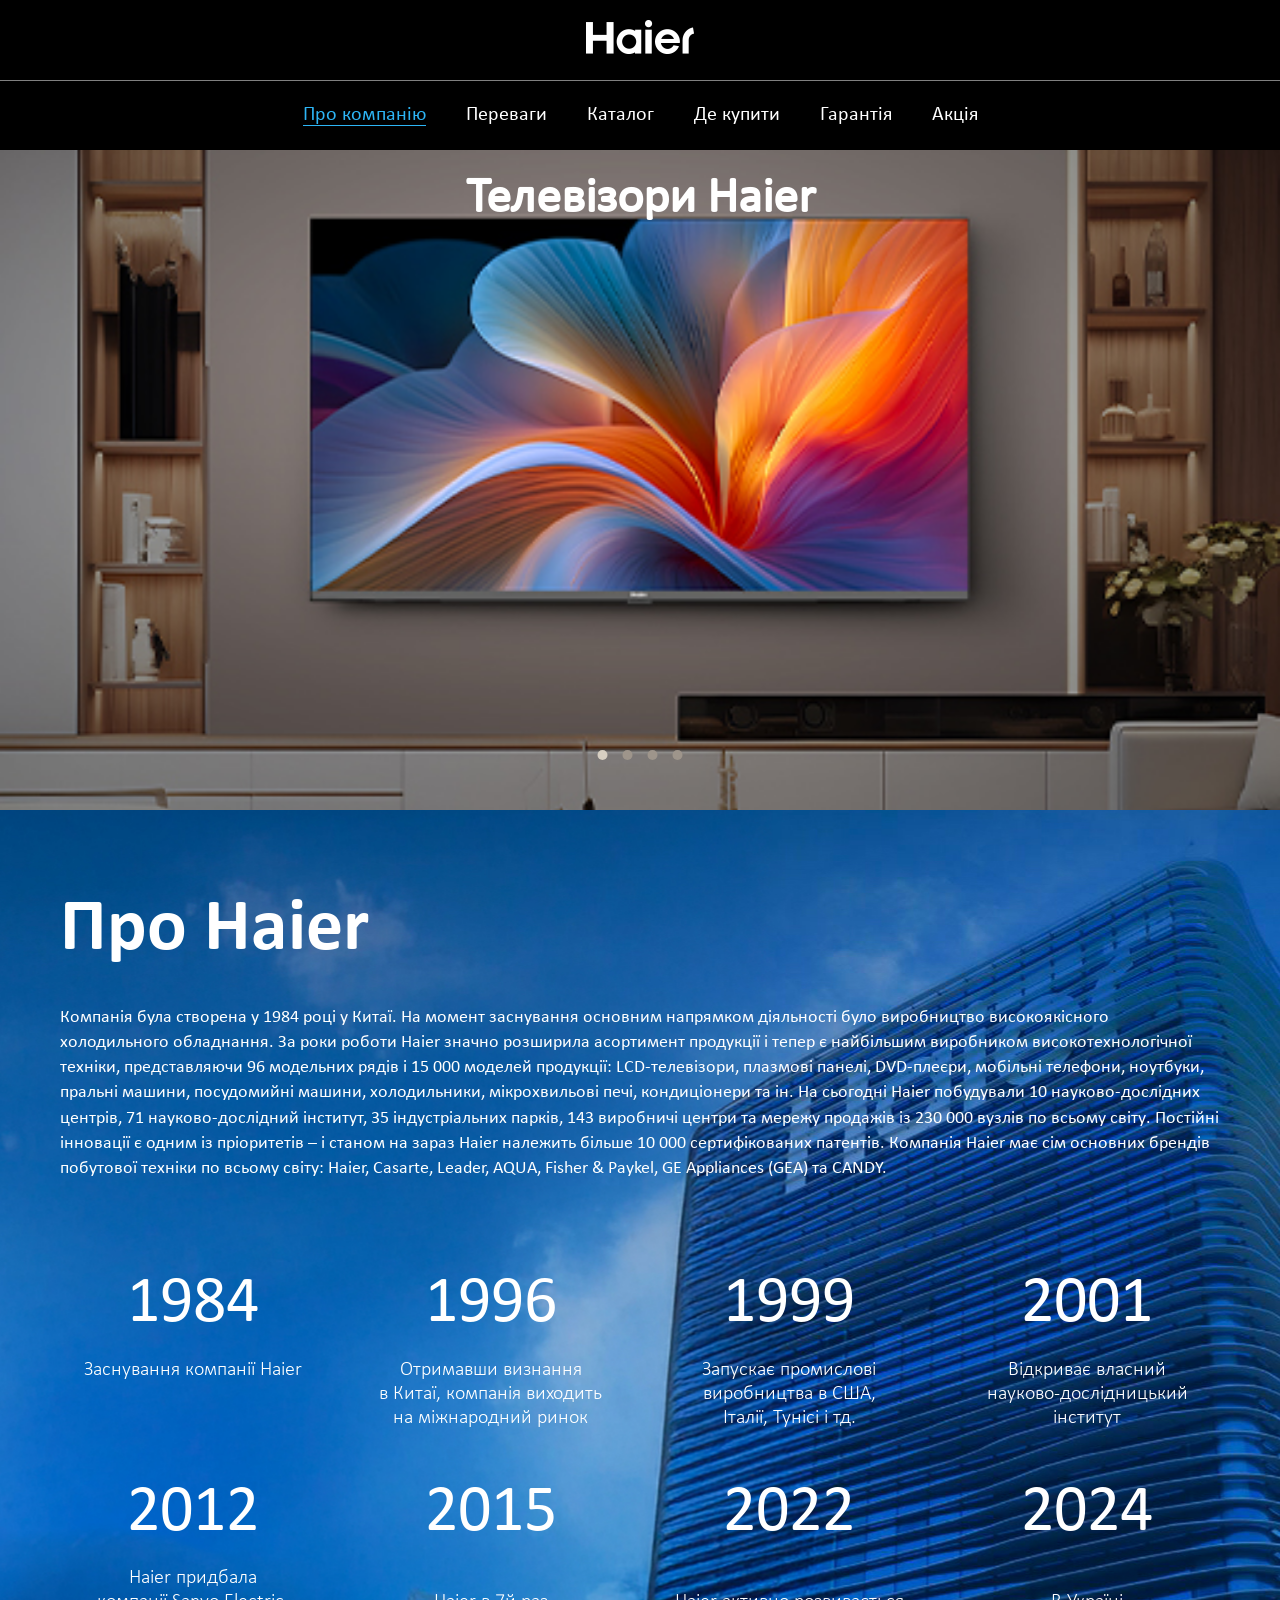
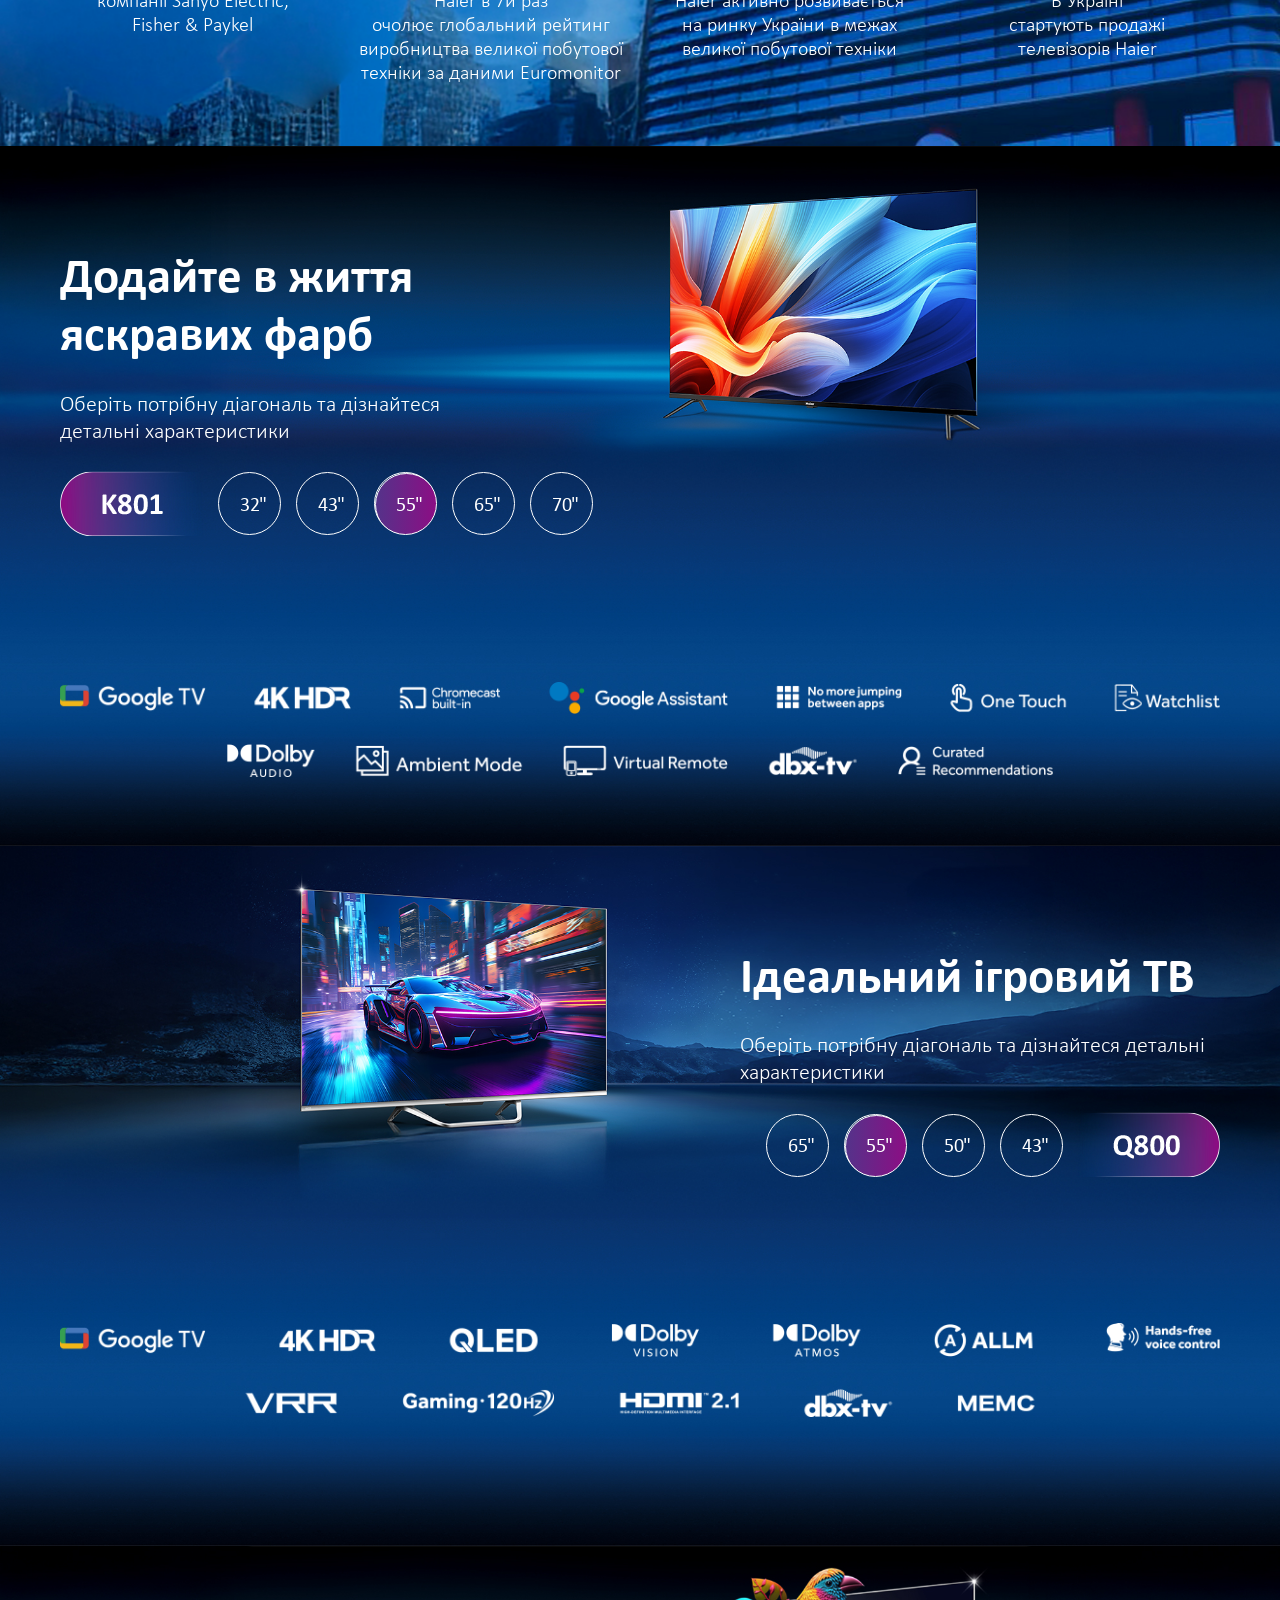
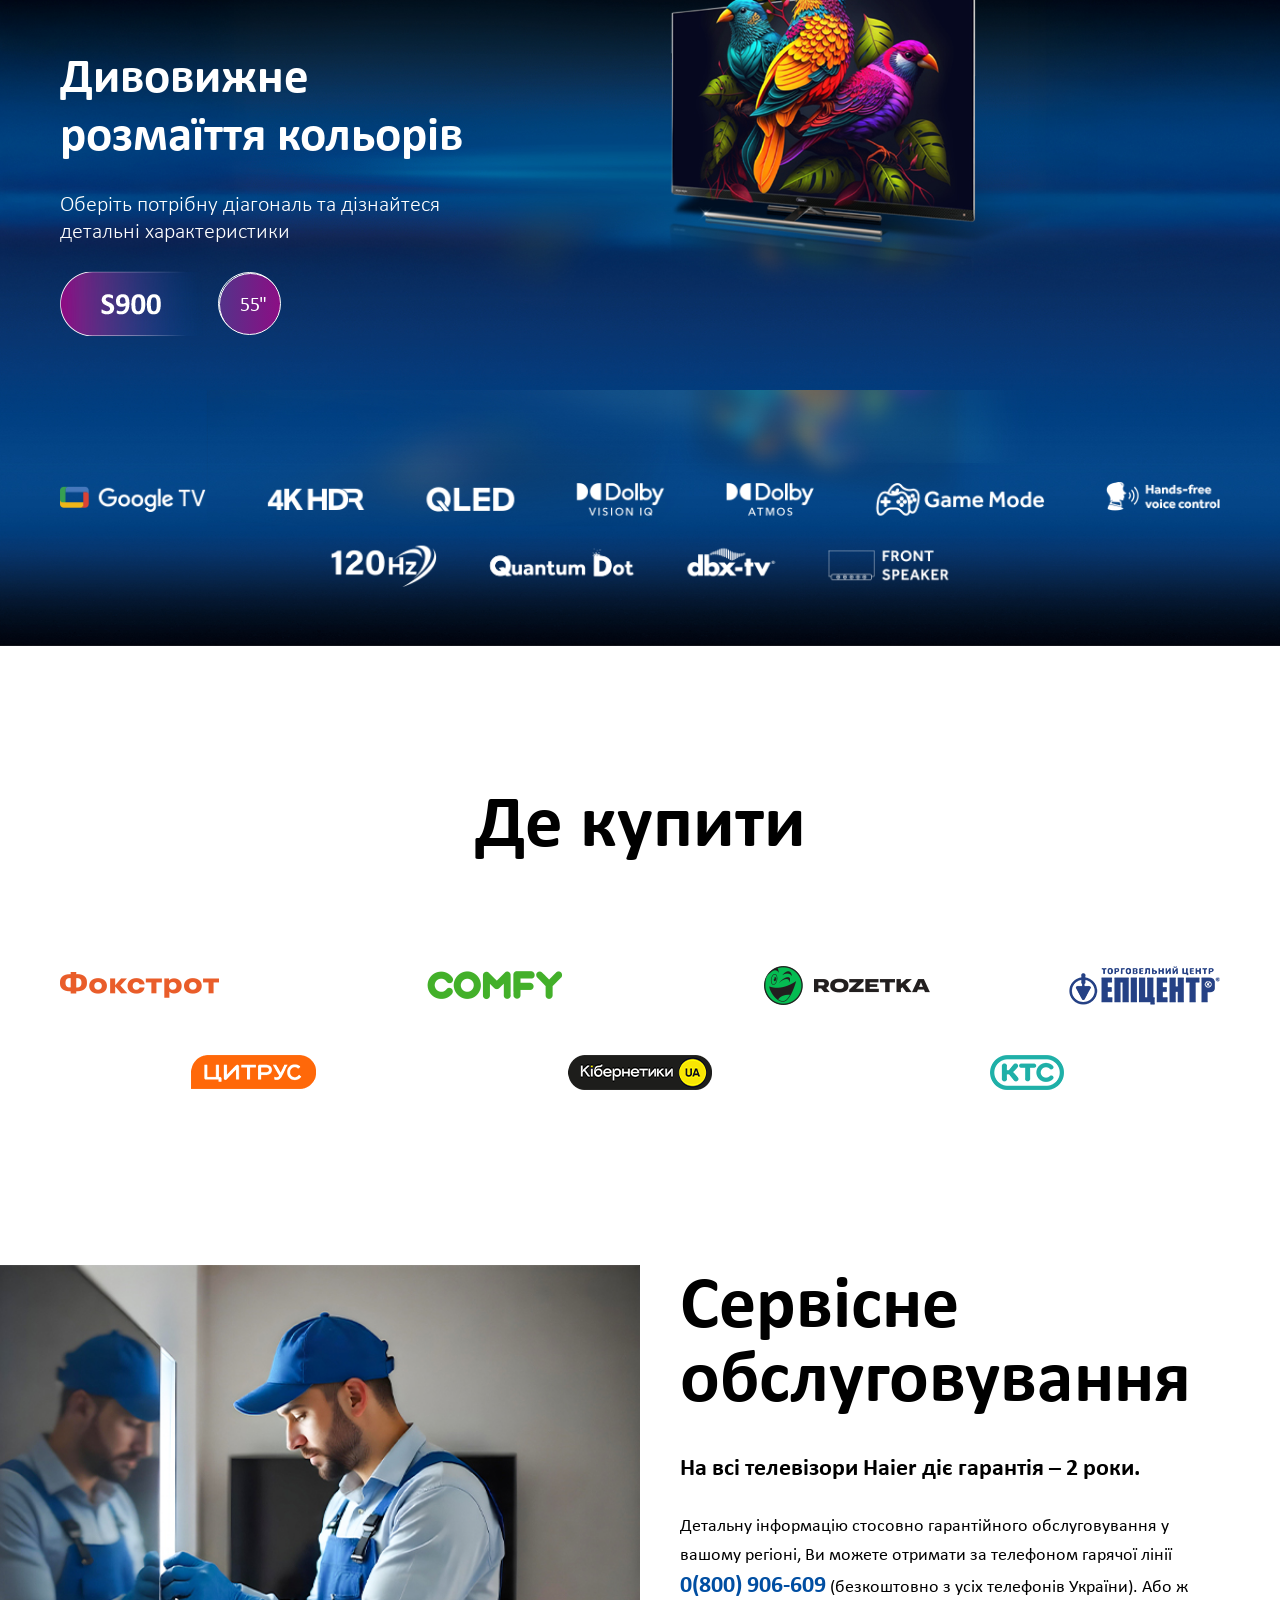
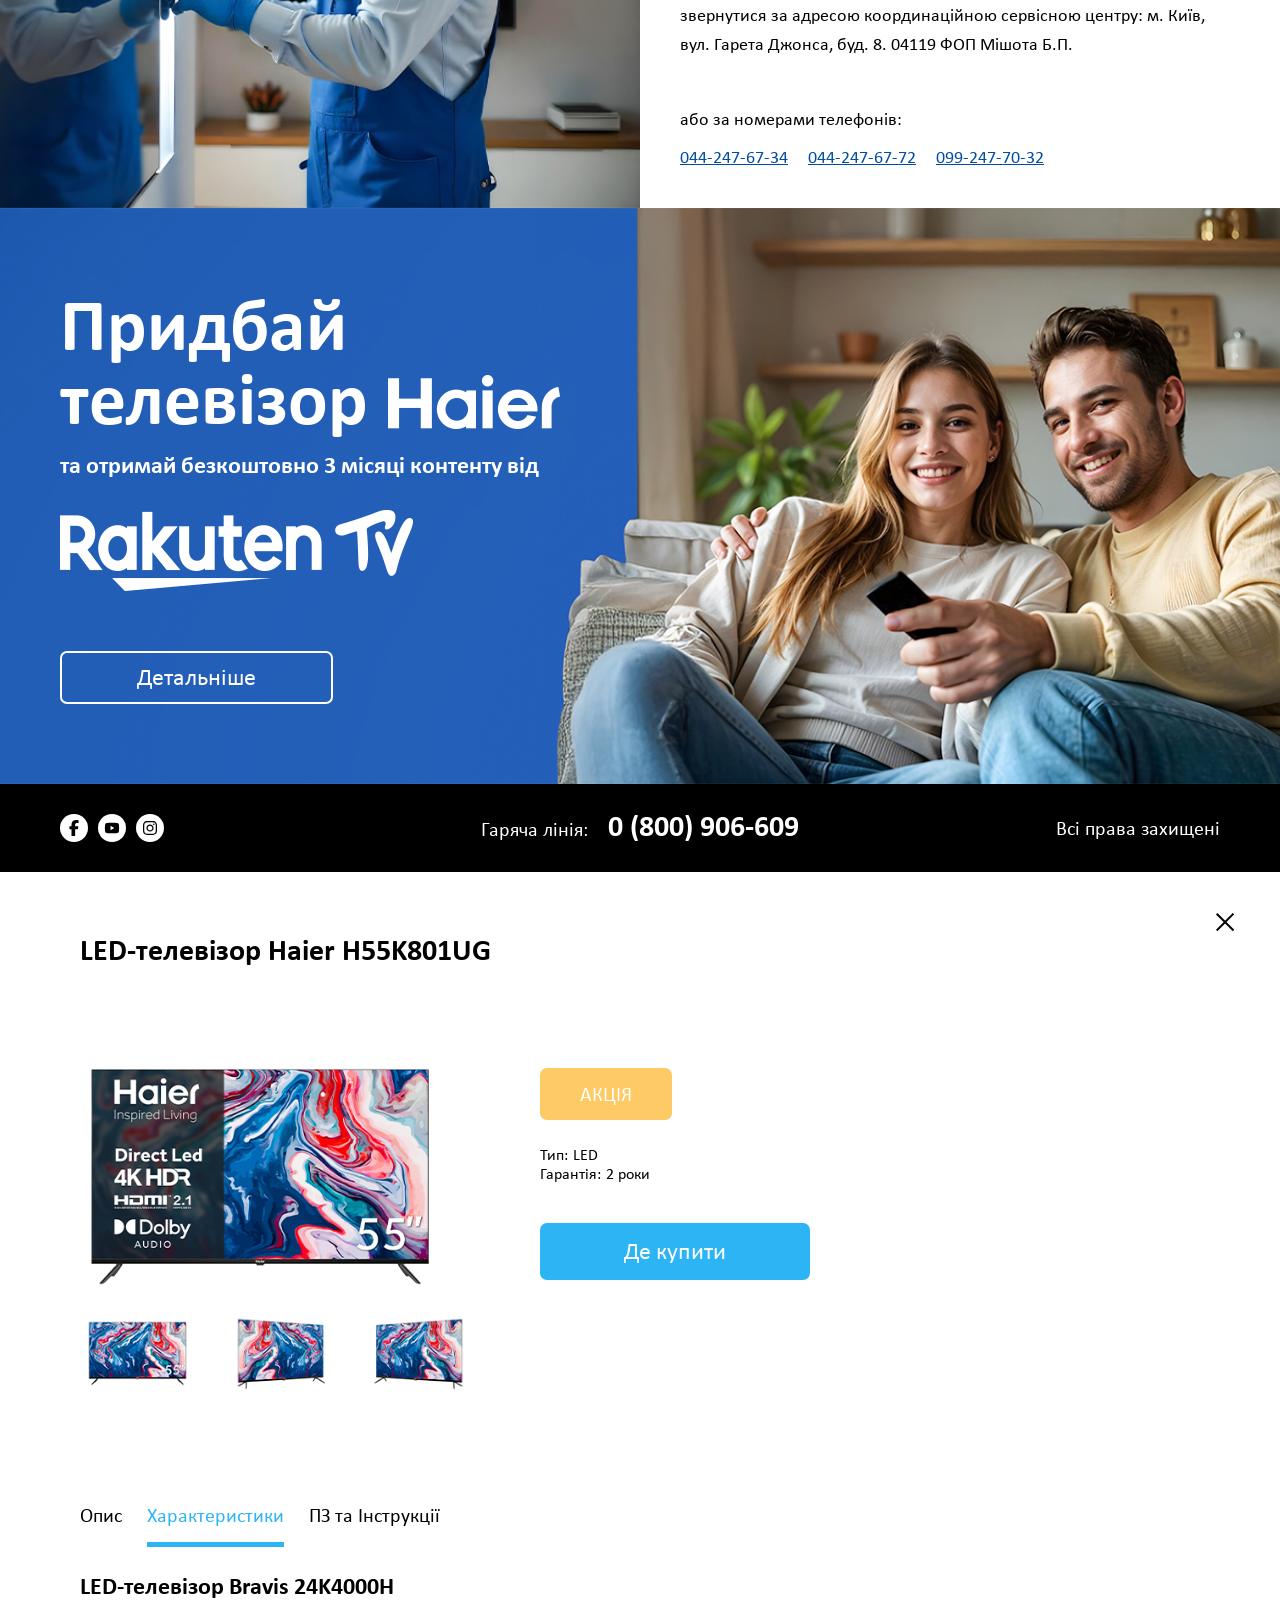
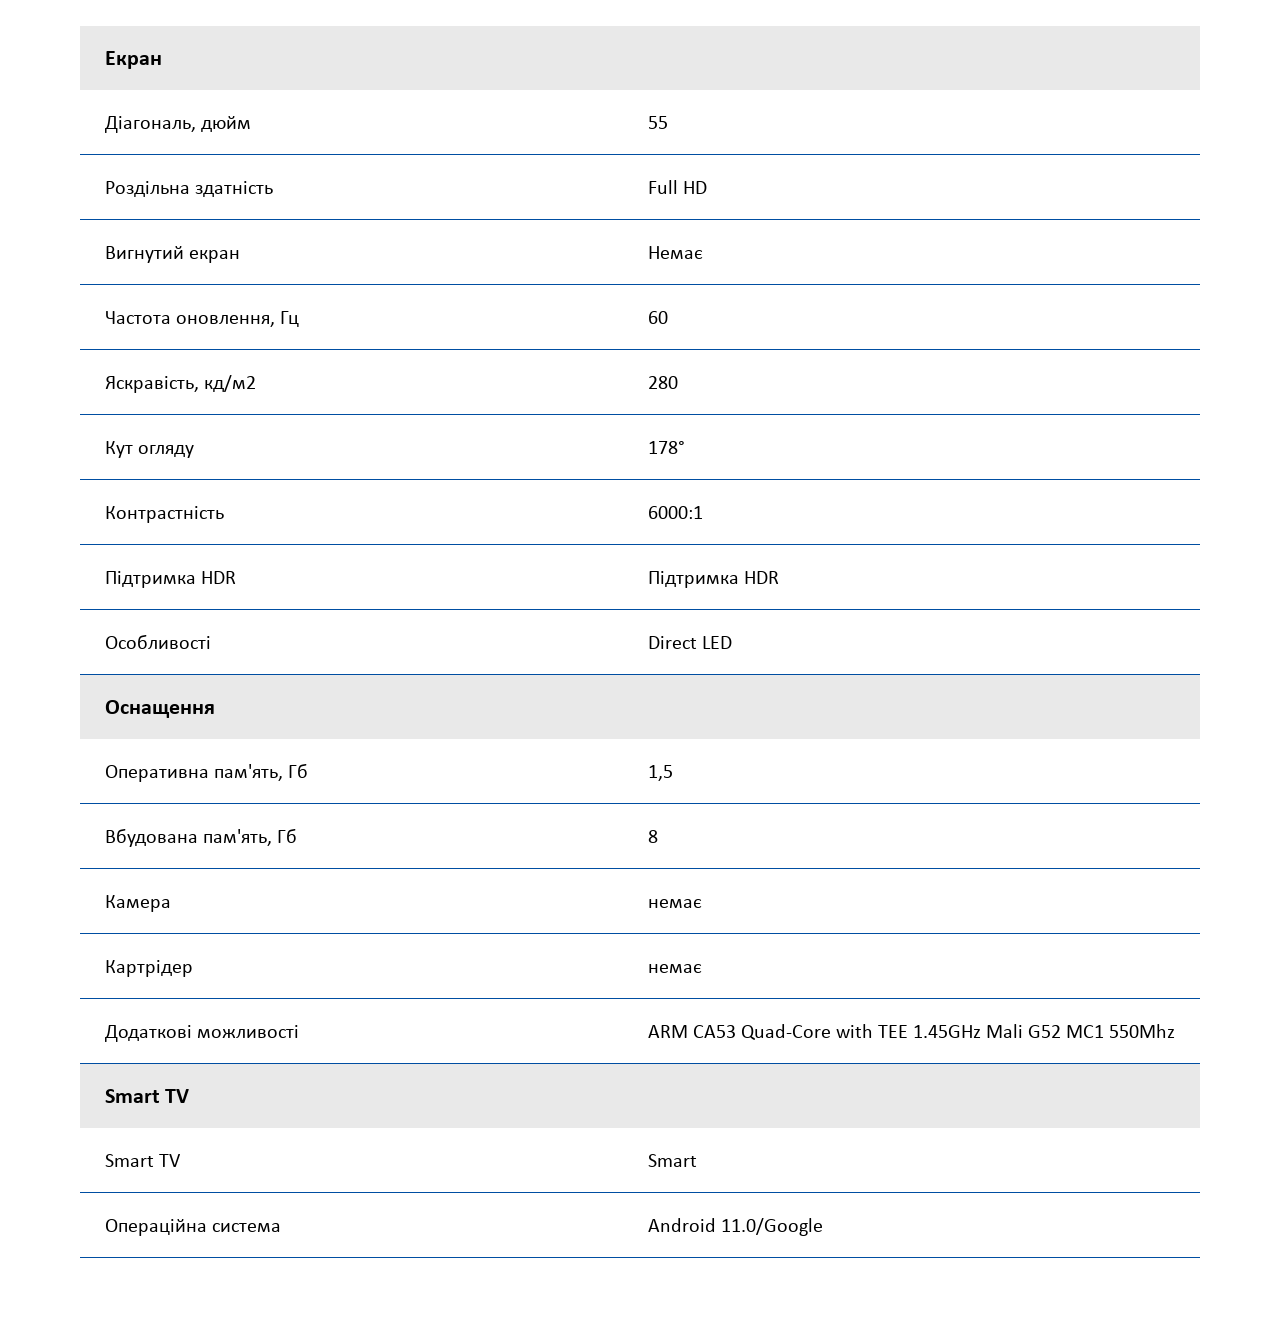
==== commit 37501b9f: "add rakuten page." ====
--- a/index.html
+++ b/index.html
@@ -424,7 +424,7 @@
             </p>
             <img class="rakuten-tv__logo" src="./images/icon/rakuten-logo.svg" alt="">
 
-            <a class="rakuten-tv__btn" href="#">Детальніше</a>
+            <a class="rakuten-tv__btn" href="./rakuten.html">Детальніше</a>
           </div>
         </div>
       </div>
@@ -511,19 +511,19 @@
           <div class="product__slider product-slider">
             <div class="product-slider__big">
               <div class="product-slider__big-item">
-                <img class="product-slider__big-img" src="./images/instructions/instruction-big.webp" alt="bravis img">
+                <img class="product-slider__big-img" src="./images/product/H55K801UG_1.png" alt="haier img">
               </div>
             </div>
             <div class="product-slider__thumb-wrapper">
               <div class="product-slider__thumb">
                 <div class="product-slider__thumb-item">
-                  <img class="product-slider__thumb-img" src="./images/instructions/instruction-thumb-1.webp" alt="bravis img">
+                  <img class="product-slider__thumb-img" src="./images/product/H55K801UG_thumb-1.png" alt="haier img">
                 </div>
                 <div class="product-slider__thumb-item">
-                  <img class="product-slider__thumb-img" src="./images/instructions/instruction-thumb-2.webp" alt="bravis img">
+                  <img class="product-slider__thumb-img" src="./images/product/H55K801UG_thumb-2.png" alt="haier img">
                 </div>
                 <div class="product-slider__thumb-item">
-                  <img class="product-slider__thumb-img" src="./images/instructions/instruction-thumb-3.webp" alt="bravis img">
+                  <img class="product-slider__thumb-img" src="./images/product/H55K801UG_thumb-3.png" alt="haier img">
                 </div>
               </div>
             </div>
@@ -641,19 +641,19 @@
           <div class="product__slider product-slider">
             <div class="product-slider__big">
               <div class="product-slider__big-item">
-                <img class="product-slider__big-img" src="./images/product/H55K801UG_1.png" alt="bravis img">
+                <img class="product-slider__big-img" src="./images/product/H55K801UG_1.png" alt="haier img">
               </div>
             </div>
             <div class="product-slider__thumb-wrapper">
               <div class="product-slider__thumb">
                 <div class="product-slider__thumb-item">
-                  <img class="product-slider__thumb-img" src="./images/product/H55K801UG_thumb-1.png" alt="bravis img">
+                  <img class="product-slider__thumb-img" src="./images/product/H55K801UG_thumb-1.png" alt="haier img">
                 </div>
                 <div class="product-slider__thumb-item">
-                  <img class="product-slider__thumb-img" src="./images/product/H55K801UG_thumb-2.png" alt="bravis img">
+                  <img class="product-slider__thumb-img" src="./images/product/H55K801UG_thumb-2.png" alt="haier img">
                 </div>
                 <div class="product-slider__thumb-item">
-                  <img class="product-slider__thumb-img" src="./images/product/H55K801UG_thumb-3.png" alt="bravis img">
+                  <img class="product-slider__thumb-img" src="./images/product/H55K801UG_thumb-3.png" alt="haier img">
                 </div>
               </div>
             </div>
--- a/css/style.min.css
+++ b/css/style.min.css
@@ -1,16 +1,25 @@
 @charset "UTF-8";
-@media -sass-debug-info{filename{font-family:file\:\/\/D\:\/GitHub\/Haier\/scss\/_vars\.scss}line{font-family:\0000315}}
+@media -sass-debug-info{filename{font-family:file\:\/\/D\:\/GitHub\/Haier\/scss\/_vars\.scss}line{font-family:\0000317}}
 .about dd, .promo__subtitle {
   font-family: 'calibri_light';
   font-weight: 300; }
 
-@media -sass-debug-info{filename{font-family:file\:\/\/D\:\/GitHub\/Haier\/scss\/_vars\.scss}line{font-family:\0000319}}
-body, .service__contact-title, .product-tabs__nav-item {
+@media -sass-debug-info{filename{font-family:file\:\/\/D\:\/GitHub\/Haier\/scss\/_vars\.scss}line{font-family:\0000321}}
+body, .service__contact-title, .product-tabs__nav-item, .form input::-webkit-input-placeholder, .rakuten-popup__thnk {
   font-family: 'Calibri';
   font-weight: 400; }
-
-@media -sass-debug-info{filename{font-family:file\:\/\/D\:\/GitHub\/Haier\/scss\/_vars\.scss}line{font-family:\0000323}}
-.about__title, .partner__title, .rakuten-tv__title, .rakuten-tv__text, .service__title, .service__subtitle, .service__decr-tel, .promo__title, .popup__title, .product-tabs__content-title, .table__title, .footer__number {
+body, .service__contact-title, .product-tabs__nav-item, .form input:-ms-input-placeholder, .rakuten-popup__thnk {
+  font-family: 'Calibri';
+  font-weight: 400; }
+body, .service__contact-title, .product-tabs__nav-item, .form input::-ms-input-placeholder, .rakuten-popup__thnk {
+  font-family: 'Calibri';
+  font-weight: 400; }
+body, .service__contact-title, .product-tabs__nav-item, .form input::placeholder, .rakuten-popup__thnk {
+  font-family: 'Calibri';
+  font-weight: 400; }
+
+@media -sass-debug-info{filename{font-family:file\:\/\/D\:\/GitHub\/Haier\/scss\/_vars\.scss}line{font-family:\0000325}}
+.about__title, .partner__title, .rakuten-tv__title, .rakuten-tv__text, .service__title, .service__subtitle, .service__decr-tel, .promo__title, .popup__title, .product-tabs__content-title, .table__title, .rakuten__form-title, .rakuten-step__title, .rakuten-step__item-title, .rakuten-info__title, .rakuten-popup__title, .footer__number {
   font-family: 'Calibri Bold';
   font-weight: 700; }
 
@@ -137,11 +146,15 @@
    } */ }
 
 @media -sass-debug-info{filename{font-family:file\:\/\/D\:\/GitHub\/Haier\/scss\/_global\.scss}line{font-family:\0000335}}
+.wrapper {
+  padding-top: 75px; }
+
+@media -sass-debug-info{filename{font-family:file\:\/\/D\:\/GitHub\/Haier\/scss\/_global\.scss}line{font-family:\0000338}}
 .title {
   font-size: 36px; }
 
 @media (max-width: 420px) {
-@media -sass-debug-info{filename{font-family:file\:\/\/D\:\/GitHub\/Haier\/scss\/_global\.scss}line{font-family:\0000340}}
+@media -sass-debug-info{filename{font-family:file\:\/\/D\:\/GitHub\/Haier\/scss\/_global\.scss}line{font-family:\0000343}}
   .container {
     padding: 0 15px; } }
 @media -sass-debug-info{filename{font-family:file\:\/\/D\:\/GitHub\/Haier\/scss\/_header\.scss}line{font-family:\000031}}
@@ -394,7 +407,7 @@
 } */
 @media -sass-debug-info{filename{font-family:file\:\/\/D\:\/GitHub\/Haier\/scss\/_index\.scss}line{font-family:\000032}}
 .hero {
-  padding-top: 25px; }
+  padding-top: 65px; }
 @media -sass-debug-info{filename{font-family:file\:\/\/D\:\/GitHub\/Haier\/scss\/_index\.scss}line{font-family:\000034}}
   .hero__wrapper {
     position: relative; }
@@ -405,7 +418,7 @@
     left: 0;
     right: 0;
     z-index: 1;
-    padding: 130px 0 0; }
+    padding: 100px 0 0; }
 @media -sass-debug-info{filename{font-family:file\:\/\/D\:\/GitHub\/Haier\/scss\/_index\.scss}line{font-family:\0000315}}
   .hero__inner {
     display: -webkit-box;
@@ -758,13 +771,16 @@
   background-size: cover;
   background-repeat: no-repeat; }
 @media -sass-debug-info{filename{font-family:file\:\/\/D\:\/GitHub\/Haier\/scss\/_index\.scss}line{font-family:\00003321}}
+  .rakuten-tv--singlPage {
+    padding: 160px 0; }
+@media -sass-debug-info{filename{font-family:file\:\/\/D\:\/GitHub\/Haier\/scss\/_index\.scss}line{font-family:\00003324}}
   .rakuten-tv__img-mob {
     display: none;
     width: 100%;
     height: auto;
     -o-object-fit: cover;
        object-fit: cover; }
-@media -sass-debug-info{filename{font-family:file\:\/\/D\:\/GitHub\/Haier\/scss\/_index\.scss}line{font-family:\00003327}}
+@media -sass-debug-info{filename{font-family:file\:\/\/D\:\/GitHub\/Haier\/scss\/_index\.scss}line{font-family:\00003330}}
   .rakuten-tv__inner {
     display: -webkit-box;
     display: -ms-flexbox;
@@ -772,10 +788,10 @@
     -webkit-box-pack: start;
         -ms-flex-pack: start;
             justify-content: flex-start; }
-@media -sass-debug-info{filename{font-family:file\:\/\/D\:\/GitHub\/Haier\/scss\/_index\.scss}line{font-family:\00003331}}
+@media -sass-debug-info{filename{font-family:file\:\/\/D\:\/GitHub\/Haier\/scss\/_index\.scss}line{font-family:\00003334}}
   .rakuten-tv__content {
     width: 600px; }
-@media -sass-debug-info{filename{font-family:file\:\/\/D\:\/GitHub\/Haier\/scss\/_index\.scss}line{font-family:\00003334}}
+@media -sass-debug-info{filename{font-family:file\:\/\/D\:\/GitHub\/Haier\/scss\/_index\.scss}line{font-family:\00003337}}
   .rakuten-tv__title-box {
     display: -webkit-box;
     display: -ms-flexbox;
@@ -785,21 +801,21 @@
             align-items: end;
     margin-bottom: 15px;
     position: relative; }
-@media -sass-debug-info{filename{font-family:file\:\/\/D\:\/GitHub\/Haier\/scss\/_index\.scss}line{font-family:\00003340}}
+@media -sass-debug-info{filename{font-family:file\:\/\/D\:\/GitHub\/Haier\/scss\/_index\.scss}line{font-family:\00003343}}
   .rakuten-tv__title-img {
     position: absolute;
     bottom: 7px;
     right: 100px; }
-@media -sass-debug-info{filename{font-family:file\:\/\/D\:\/GitHub\/Haier\/scss\/_index\.scss}line{font-family:\00003345}}
+@media -sass-debug-info{filename{font-family:file\:\/\/D\:\/GitHub\/Haier\/scss\/_index\.scss}line{font-family:\00003348}}
   .rakuten-tv__title {
     font-size: 74px;
     line-height: 1;
     margin-right: 15px; }
-@media -sass-debug-info{filename{font-family:file\:\/\/D\:\/GitHub\/Haier\/scss\/_index\.scss}line{font-family:\00003351}}
+@media -sass-debug-info{filename{font-family:file\:\/\/D\:\/GitHub\/Haier\/scss\/_index\.scss}line{font-family:\00003354}}
   .rakuten-tv__text {
     font-size: 24px;
     margin-bottom: 30px; }
-@media -sass-debug-info{filename{font-family:file\:\/\/D\:\/GitHub\/Haier\/scss\/_index\.scss}line{font-family:\00003356}}
+@media -sass-debug-info{filename{font-family:file\:\/\/D\:\/GitHub\/Haier\/scss\/_index\.scss}line{font-family:\00003359}}
   .rakuten-tv__btn {
     display: inline-block;
     margin-top: 60px;
@@ -809,41 +825,41 @@
     border-radius: 7px; }
 
 @media (max-width: 768px) {
-@media -sass-debug-info{filename{font-family:file\:\/\/D\:\/GitHub\/Haier\/scss\/_index\.scss}line{font-family:\00003366}}
+@media -sass-debug-info{filename{font-family:file\:\/\/D\:\/GitHub\/Haier\/scss\/_index\.scss}line{font-family:\00003369}}
   .rakuten-tv {
     padding: 0 0 30px;
     background-image: url("../images/content/blue-bg.svg");
     background-size: cover;
     background-position: center center; }
-@media -sass-debug-info{filename{font-family:file\:\/\/D\:\/GitHub\/Haier\/scss\/_index\.scss}line{font-family:\00003371}}
+@media -sass-debug-info{filename{font-family:file\:\/\/D\:\/GitHub\/Haier\/scss\/_index\.scss}line{font-family:\00003374}}
     .rakuten-tv__img-mob {
       display: block; }
-@media -sass-debug-info{filename{font-family:file\:\/\/D\:\/GitHub\/Haier\/scss\/_index\.scss}line{font-family:\00003374}}
+@media -sass-debug-info{filename{font-family:file\:\/\/D\:\/GitHub\/Haier\/scss\/_index\.scss}line{font-family:\00003377}}
     .rakuten-tv__inner {
       padding-top: 30px; }
-@media -sass-debug-info{filename{font-family:file\:\/\/D\:\/GitHub\/Haier\/scss\/_index\.scss}line{font-family:\00003377}}
+@media -sass-debug-info{filename{font-family:file\:\/\/D\:\/GitHub\/Haier\/scss\/_index\.scss}line{font-family:\00003380}}
     .rakuten-tv__text {
       font-size: 18px; } }
 @media (max-width: 680px) {
-@media -sass-debug-info{filename{font-family:file\:\/\/D\:\/GitHub\/Haier\/scss\/_index\.scss}line{font-family:\00003384}}
+@media -sass-debug-info{filename{font-family:file\:\/\/D\:\/GitHub\/Haier\/scss\/_index\.scss}line{font-family:\00003387}}
   .rakuten-tv__title {
     font-size: 55px; }
-@media -sass-debug-info{filename{font-family:file\:\/\/D\:\/GitHub\/Haier\/scss\/_index\.scss}line{font-family:\00003387}}
+@media -sass-debug-info{filename{font-family:file\:\/\/D\:\/GitHub\/Haier\/scss\/_index\.scss}line{font-family:\00003390}}
   .rakuten-tv__title-box {
     -ms-flex-wrap: wrap;
         flex-wrap: wrap; }
-@media -sass-debug-info{filename{font-family:file\:\/\/D\:\/GitHub\/Haier\/scss\/_index\.scss}line{font-family:\00003390}}
+@media -sass-debug-info{filename{font-family:file\:\/\/D\:\/GitHub\/Haier\/scss\/_index\.scss}line{font-family:\00003393}}
   .rakuten-tv__title-img {
     position: static; } }
 @media (max-width: 448px) {
-@media -sass-debug-info{filename{font-family:file\:\/\/D\:\/GitHub\/Haier\/scss\/_index\.scss}line{font-family:\00003397}}
+@media -sass-debug-info{filename{font-family:file\:\/\/D\:\/GitHub\/Haier\/scss\/_index\.scss}line{font-family:\00003400}}
   .rakuten-tv__text {
     font-size: 16px; } }
 /* service */
-@media -sass-debug-info{filename{font-family:file\:\/\/D\:\/GitHub\/Haier\/scss\/_index\.scss}line{font-family:\00003403}}
+@media -sass-debug-info{filename{font-family:file\:\/\/D\:\/GitHub\/Haier\/scss\/_index\.scss}line{font-family:\00003406}}
 .service {
   position: relative; }
-@media -sass-debug-info{filename{font-family:file\:\/\/D\:\/GitHub\/Haier\/scss\/_index\.scss}line{font-family:\00003405}}
+@media -sass-debug-info{filename{font-family:file\:\/\/D\:\/GitHub\/Haier\/scss\/_index\.scss}line{font-family:\00003408}}
   .service__inner {
     display: -webkit-box;
     display: -ms-flexbox;
@@ -855,7 +871,7 @@
     -webkit-box-align: end;
         -ms-flex-align: end;
             align-items: flex-end; }
-@media -sass-debug-info{filename{font-family:file\:\/\/D\:\/GitHub\/Haier\/scss\/_index\.scss}line{font-family:\00003409}}
+@media -sass-debug-info{filename{font-family:file\:\/\/D\:\/GitHub\/Haier\/scss\/_index\.scss}line{font-family:\00003412}}
     .service__inner::before {
       background-image: url("../images/content/service-bg.jpg");
       position: absolute;
@@ -866,48 +882,48 @@
       width: 50%;
       height: 100%;
       left: 0; }
-@media -sass-debug-info{filename{font-family:file\:\/\/D\:\/GitHub\/Haier\/scss\/_index\.scss}line{font-family:\00003421}}
+@media -sass-debug-info{filename{font-family:file\:\/\/D\:\/GitHub\/Haier\/scss\/_index\.scss}line{font-family:\00003424}}
   .service__img {
     display: none; }
-@media -sass-debug-info{filename{font-family:file\:\/\/D\:\/GitHub\/Haier\/scss\/_index\.scss}line{font-family:\00003423}}
+@media -sass-debug-info{filename{font-family:file\:\/\/D\:\/GitHub\/Haier\/scss\/_index\.scss}line{font-family:\00003426}}
     .service__img img {
       width: 100%;
       height: auto;
       -o-object-fit: cover;
          object-fit: cover; }
-@media -sass-debug-info{filename{font-family:file\:\/\/D\:\/GitHub\/Haier\/scss\/_index\.scss}line{font-family:\00003429}}
+@media -sass-debug-info{filename{font-family:file\:\/\/D\:\/GitHub\/Haier\/scss\/_index\.scss}line{font-family:\00003432}}
   .service__content {
     width: 540px;
     padding-bottom: 40px; }
-@media -sass-debug-info{filename{font-family:file\:\/\/D\:\/GitHub\/Haier\/scss\/_index\.scss}line{font-family:\00003433}}
+@media -sass-debug-info{filename{font-family:file\:\/\/D\:\/GitHub\/Haier\/scss\/_index\.scss}line{font-family:\00003436}}
   .service__title {
     font-size: 74px;
     line-height: 1;
     margin-bottom: 40px;
     color: #000000; }
-@media -sass-debug-info{filename{font-family:file\:\/\/D\:\/GitHub\/Haier\/scss\/_index\.scss}line{font-family:\00003440}}
+@media -sass-debug-info{filename{font-family:file\:\/\/D\:\/GitHub\/Haier\/scss\/_index\.scss}line{font-family:\00003443}}
   .service__subtitle {
     font-size: 24px;
     color: #000000;
     margin-bottom: 30px; }
-@media -sass-debug-info{filename{font-family:file\:\/\/D\:\/GitHub\/Haier\/scss\/_index\.scss}line{font-family:\00003446}}
+@media -sass-debug-info{filename{font-family:file\:\/\/D\:\/GitHub\/Haier\/scss\/_index\.scss}line{font-family:\00003449}}
   .service__decr {
     font-size: 18px;
     line-height: 1.6;
     color: #000000;
     margin-bottom: 50px; }
-@media -sass-debug-info{filename{font-family:file\:\/\/D\:\/GitHub\/Haier\/scss\/_index\.scss}line{font-family:\00003452}}
+@media -sass-debug-info{filename{font-family:file\:\/\/D\:\/GitHub\/Haier\/scss\/_index\.scss}line{font-family:\00003455}}
   .service__decr-tel {
     font-size: 24px;
     line-height: 1.25;
     color: #004ea2; }
-@media -sass-debug-info{filename{font-family:file\:\/\/D\:\/GitHub\/Haier\/scss\/_index\.scss}line{font-family:\00003458}}
+@media -sass-debug-info{filename{font-family:file\:\/\/D\:\/GitHub\/Haier\/scss\/_index\.scss}line{font-family:\00003461}}
   .service__contact-title {
     font-size: 18px;
     line-height: 1.25;
     margin-bottom: 15px;
     color: #000000; }
-@media -sass-debug-info{filename{font-family:file\:\/\/D\:\/GitHub\/Haier\/scss\/_index\.scss}line{font-family:\00003465}}
+@media -sass-debug-info{filename{font-family:file\:\/\/D\:\/GitHub\/Haier\/scss\/_index\.scss}line{font-family:\00003468}}
   .service__contact-list {
     display: -webkit-box;
     display: -ms-flexbox;
@@ -916,7 +932,7 @@
         -ms-flex-align: center;
             align-items: center;
     gap: 20px; }
-@media -sass-debug-info{filename{font-family:file\:\/\/D\:\/GitHub\/Haier\/scss\/_index\.scss}line{font-family:\00003470}}
+@media -sass-debug-info{filename{font-family:file\:\/\/D\:\/GitHub\/Haier\/scss\/_index\.scss}line{font-family:\00003473}}
   .service__contact-item {
     color: #004ea2;
     font-size: 18px;
@@ -924,39 +940,39 @@
     text-decoration: underline; }
 
 @media (max-width: 1180px) {
-@media -sass-debug-info{filename{font-family:file\:\/\/D\:\/GitHub\/Haier\/scss\/_index\.scss}line{font-family:\00003480}}
+@media -sass-debug-info{filename{font-family:file\:\/\/D\:\/GitHub\/Haier\/scss\/_index\.scss}line{font-family:\00003483}}
   .service__content {
     width: 425px; }
-@media -sass-debug-info{filename{font-family:file\:\/\/D\:\/GitHub\/Haier\/scss\/_index\.scss}line{font-family:\00003483}}
+@media -sass-debug-info{filename{font-family:file\:\/\/D\:\/GitHub\/Haier\/scss\/_index\.scss}line{font-family:\00003486}}
   .service__title {
     font-size: 45px; }
-@media -sass-debug-info{filename{font-family:file\:\/\/D\:\/GitHub\/Haier\/scss\/_index\.scss}line{font-family:\00003486}}
+@media -sass-debug-info{filename{font-family:file\:\/\/D\:\/GitHub\/Haier\/scss\/_index\.scss}line{font-family:\00003489}}
   .service__subtitle {
     font-size: 22px; }
-@media -sass-debug-info{filename{font-family:file\:\/\/D\:\/GitHub\/Haier\/scss\/_index\.scss}line{font-family:\00003489}}
+@media -sass-debug-info{filename{font-family:file\:\/\/D\:\/GitHub\/Haier\/scss\/_index\.scss}line{font-family:\00003492}}
   .service__decr-tel {
     font-size: 20px; } }
 @media (max-width: 950px) {
-@media -sass-debug-info{filename{font-family:file\:\/\/D\:\/GitHub\/Haier\/scss\/_index\.scss}line{font-family:\00003497}}
+@media -sass-debug-info{filename{font-family:file\:\/\/D\:\/GitHub\/Haier\/scss\/_index\.scss}line{font-family:\00003500}}
   .service__inner::before {
     background-position: 75%; }
-@media -sass-debug-info{filename{font-family:file\:\/\/D\:\/GitHub\/Haier\/scss\/_index\.scss}line{font-family:\00003501}}
+@media -sass-debug-info{filename{font-family:file\:\/\/D\:\/GitHub\/Haier\/scss\/_index\.scss}line{font-family:\00003504}}
   .service__content {
     width: 338px; }
-@media -sass-debug-info{filename{font-family:file\:\/\/D\:\/GitHub\/Haier\/scss\/_index\.scss}line{font-family:\00003504}}
+@media -sass-debug-info{filename{font-family:file\:\/\/D\:\/GitHub\/Haier\/scss\/_index\.scss}line{font-family:\00003507}}
   .service__contact-list {
     gap: 7px; } }
 @media (max-width: 768px) {
-@media -sass-debug-info{filename{font-family:file\:\/\/D\:\/GitHub\/Haier\/scss\/_index\.scss}line{font-family:\00003510}}
+@media -sass-debug-info{filename{font-family:file\:\/\/D\:\/GitHub\/Haier\/scss\/_index\.scss}line{font-family:\00003513}}
   .service {
     padding-top: 400px; }
-@media -sass-debug-info{filename{font-family:file\:\/\/D\:\/GitHub\/Haier\/scss\/_index\.scss}line{font-family:\00003512}}
+@media -sass-debug-info{filename{font-family:file\:\/\/D\:\/GitHub\/Haier\/scss\/_index\.scss}line{font-family:\00003515}}
     .service__inner {
       -webkit-box-orient: horizontal;
       -webkit-box-direction: normal;
           -ms-flex-direction: row;
               flex-direction: row; }
-@media -sass-debug-info{filename{font-family:file\:\/\/D\:\/GitHub\/Haier\/scss\/_index\.scss}line{font-family:\00003514}}
+@media -sass-debug-info{filename{font-family:file\:\/\/D\:\/GitHub\/Haier\/scss\/_index\.scss}line{font-family:\00003517}}
       .service__inner::before {
         background-image: url("../images/content/service-bg-mob.jpg");
         position: absolute;
@@ -968,34 +984,34 @@
         height: 395px;
         top: 0;
         left: 0; }
-@media -sass-debug-info{filename{font-family:file\:\/\/D\:\/GitHub\/Haier\/scss\/_index\.scss}line{font-family:\00003527}}
+@media -sass-debug-info{filename{font-family:file\:\/\/D\:\/GitHub\/Haier\/scss\/_index\.scss}line{font-family:\00003530}}
     .service__title, .service__subtitle {
       margin-bottom: 15px; }
-@media -sass-debug-info{filename{font-family:file\:\/\/D\:\/GitHub\/Haier\/scss\/_index\.scss}line{font-family:\00003531}}
+@media -sass-debug-info{filename{font-family:file\:\/\/D\:\/GitHub\/Haier\/scss\/_index\.scss}line{font-family:\00003534}}
     .service__content {
       width: 100%;
       padding-top: 40px; }
-@media -sass-debug-info{filename{font-family:file\:\/\/D\:\/GitHub\/Haier\/scss\/_index\.scss}line{font-family:\00003535}}
+@media -sass-debug-info{filename{font-family:file\:\/\/D\:\/GitHub\/Haier\/scss\/_index\.scss}line{font-family:\00003538}}
     .service__decr {
       margin-bottom: 20px; }
-@media -sass-debug-info{filename{font-family:file\:\/\/D\:\/GitHub\/Haier\/scss\/_index\.scss}line{font-family:\00003538}}
+@media -sass-debug-info{filename{font-family:file\:\/\/D\:\/GitHub\/Haier\/scss\/_index\.scss}line{font-family:\00003541}}
     .service__contact-list {
       gap: 10px; } }
 @media (max-width: 378px) {
-@media -sass-debug-info{filename{font-family:file\:\/\/D\:\/GitHub\/Haier\/scss\/_index\.scss}line{font-family:\00003545}}
+@media -sass-debug-info{filename{font-family:file\:\/\/D\:\/GitHub\/Haier\/scss\/_index\.scss}line{font-family:\00003548}}
   .service__contact-item {
     font-size: 16px; } }
-@media -sass-debug-info{filename{font-family:file\:\/\/D\:\/GitHub\/Haier\/scss\/_index\.scss}line{font-family:\00003552}}
+@media -sass-debug-info{filename{font-family:file\:\/\/D\:\/GitHub\/Haier\/scss\/_index\.scss}line{font-family:\00003555}}
 .promo__item {
   background-size: cover;
   background-position: center top;
   background-repeat: no-repeat;
   width: 100%;
   height: 700px; }
-@media -sass-debug-info{filename{font-family:file\:\/\/D\:\/GitHub\/Haier\/scss\/_index\.scss}line{font-family:\00003559}}
+@media -sass-debug-info{filename{font-family:file\:\/\/D\:\/GitHub\/Haier\/scss\/_index\.scss}line{font-family:\00003562}}
 .promo__inner {
   padding: 100px 0 0; }
-@media -sass-debug-info{filename{font-family:file\:\/\/D\:\/GitHub\/Haier\/scss\/_index\.scss}line{font-family:\00003563}}
+@media -sass-debug-info{filename{font-family:file\:\/\/D\:\/GitHub\/Haier\/scss\/_index\.scss}line{font-family:\00003566}}
 .promo__content--two {
   display: -webkit-box;
   display: -ms-flexbox;
@@ -1007,25 +1023,25 @@
   -webkit-box-align: end;
       -ms-flex-align: end;
           align-items: flex-end; }
-@media -sass-debug-info{filename{font-family:file\:\/\/D\:\/GitHub\/Haier\/scss\/_index\.scss}line{font-family:\00003567}}
+@media -sass-debug-info{filename{font-family:file\:\/\/D\:\/GitHub\/Haier\/scss\/_index\.scss}line{font-family:\00003570}}
   .promo__content--two .promo__title-box {
     max-width: 480px;
     width: 100%; }
-@media -sass-debug-info{filename{font-family:file\:\/\/D\:\/GitHub\/Haier\/scss\/_index\.scss}line{font-family:\00003573}}
+@media -sass-debug-info{filename{font-family:file\:\/\/D\:\/GitHub\/Haier\/scss\/_index\.scss}line{font-family:\00003576}}
 .promo__title-box {
   max-width: 450px;
   width: 100%; }
-@media -sass-debug-info{filename{font-family:file\:\/\/D\:\/GitHub\/Haier\/scss\/_index\.scss}line{font-family:\00003577}}
+@media -sass-debug-info{filename{font-family:file\:\/\/D\:\/GitHub\/Haier\/scss\/_index\.scss}line{font-family:\00003580}}
 .promo__title {
   display: block;
   font-size: 49px;
   color: #ffffff;
   margin-bottom: 30px; }
-@media -sass-debug-info{filename{font-family:file\:\/\/D\:\/GitHub\/Haier\/scss\/_index\.scss}line{font-family:\00003584}}
+@media -sass-debug-info{filename{font-family:file\:\/\/D\:\/GitHub\/Haier\/scss\/_index\.scss}line{font-family:\00003587}}
 .promo__subtitle {
   font-size: 22px;
   margin-bottom: 25px; }
-@media -sass-debug-info{filename{font-family:file\:\/\/D\:\/GitHub\/Haier\/scss\/_index\.scss}line{font-family:\00003589}}
+@media -sass-debug-info{filename{font-family:file\:\/\/D\:\/GitHub\/Haier\/scss\/_index\.scss}line{font-family:\00003592}}
 .promo__size-group {
   display: -webkit-box;
   display: -ms-flexbox;
@@ -1035,7 +1051,7 @@
           align-items: center;
   gap: 15px;
   margin-bottom: 145px; }
-@media -sass-debug-info{filename{font-family:file\:\/\/D\:\/GitHub\/Haier\/scss\/_index\.scss}line{font-family:\00003595}}
+@media -sass-debug-info{filename{font-family:file\:\/\/D\:\/GitHub\/Haier\/scss\/_index\.scss}line{font-family:\00003598}}
 .promo__size-btn {
   font-size: 20px;
   padding: 19px 20px;
@@ -1056,18 +1072,18 @@
           align-items: center;
   background-color: transparent;
   position: relative; }
-@media -sass-debug-info{filename{font-family:file\:\/\/D\:\/GitHub\/Haier\/scss\/_index\.scss}line{font-family:\00003609}}
+@media -sass-debug-info{filename{font-family:file\:\/\/D\:\/GitHub\/Haier\/scss\/_index\.scss}line{font-family:\00003612}}
   .promo__size-btn::after {
     position: absolute;
     content: '"';
     right: 13px; }
-@media -sass-debug-info{filename{font-family:file\:\/\/D\:\/GitHub\/Haier\/scss\/_index\.scss}line{font-family:\00003614}}
+@media -sass-debug-info{filename{font-family:file\:\/\/D\:\/GitHub\/Haier\/scss\/_index\.scss}line{font-family:\00003617}}
   .promo__size-btn--active {
     background-image: url("../images/icon/elips-active.svg"); }
-@media -sass-debug-info{filename{font-family:file\:\/\/D\:\/GitHub\/Haier\/scss\/_index\.scss}line{font-family:\00003617}}
+@media -sass-debug-info{filename{font-family:file\:\/\/D\:\/GitHub\/Haier\/scss\/_index\.scss}line{font-family:\00003620}}
   .promo__size-btn:hover {
     background-image: url("../images/icon/elips-active.svg"); }
-@media -sass-debug-info{filename{font-family:file\:\/\/D\:\/GitHub\/Haier\/scss\/_index\.scss}line{font-family:\00003621}}
+@media -sass-debug-info{filename{font-family:file\:\/\/D\:\/GitHub\/Haier\/scss\/_index\.scss}line{font-family:\00003624}}
 .promo__benefits-img {
   width: 100%;
   height: auto;
@@ -1076,19 +1092,19 @@
   margin: 0 auto; }
 
 @media (max-width: 768px) {
-@media -sass-debug-info{filename{font-family:file\:\/\/D\:\/GitHub\/Haier\/scss\/_index\.scss}line{font-family:\00003630}}
+@media -sass-debug-info{filename{font-family:file\:\/\/D\:\/GitHub\/Haier\/scss\/_index\.scss}line{font-family:\00003633}}
   .promo__item {
     padding-bottom: 60px; }
-@media -sass-debug-info{filename{font-family:file\:\/\/D\:\/GitHub\/Haier\/scss\/_index\.scss}line{font-family:\00003632}}
+@media -sass-debug-info{filename{font-family:file\:\/\/D\:\/GitHub\/Haier\/scss\/_index\.scss}line{font-family:\00003635}}
     .promo__item--one {
       background-image: url("../images/baner/baner-1-mob.jpg") !important; }
-@media -sass-debug-info{filename{font-family:file\:\/\/D\:\/GitHub\/Haier\/scss\/_index\.scss}line{font-family:\00003635}}
+@media -sass-debug-info{filename{font-family:file\:\/\/D\:\/GitHub\/Haier\/scss\/_index\.scss}line{font-family:\00003638}}
     .promo__item--two {
       background-image: url("../images/baner/baner-2-mob.jpg") !important; }
-@media -sass-debug-info{filename{font-family:file\:\/\/D\:\/GitHub\/Haier\/scss\/_index\.scss}line{font-family:\00003638}}
+@media -sass-debug-info{filename{font-family:file\:\/\/D\:\/GitHub\/Haier\/scss\/_index\.scss}line{font-family:\00003641}}
     .promo__item--tree {
       background-image: url("../images/baner/baner-3-mob.jpg") !important; }
-@media -sass-debug-info{filename{font-family:file\:\/\/D\:\/GitHub\/Haier\/scss\/_index\.scss}line{font-family:\00003643}}
+@media -sass-debug-info{filename{font-family:file\:\/\/D\:\/GitHub\/Haier\/scss\/_index\.scss}line{font-family:\00003646}}
   .promo__inner {
     display: -webkit-box;
     display: -ms-flexbox;
@@ -1102,52 +1118,52 @@
             justify-content: flex-end;
     height: 100%;
     padding-top: 0; }
-@media -sass-debug-info{filename{font-family:file\:\/\/D\:\/GitHub\/Haier\/scss\/_index\.scss}line{font-family:\00003651}}
+@media -sass-debug-info{filename{font-family:file\:\/\/D\:\/GitHub\/Haier\/scss\/_index\.scss}line{font-family:\00003654}}
   .promo__content--two {
     display: block; }
-@media -sass-debug-info{filename{font-family:file\:\/\/D\:\/GitHub\/Haier\/scss\/_index\.scss}line{font-family:\00003653}}
+@media -sass-debug-info{filename{font-family:file\:\/\/D\:\/GitHub\/Haier\/scss\/_index\.scss}line{font-family:\00003656}}
     .promo__content--two .promo__title-box {
       max-width: 100%; }
-@media -sass-debug-info{filename{font-family:file\:\/\/D\:\/GitHub\/Haier\/scss\/_index\.scss}line{font-family:\00003658}}
+@media -sass-debug-info{filename{font-family:file\:\/\/D\:\/GitHub\/Haier\/scss\/_index\.scss}line{font-family:\00003661}}
   .promo__title {
     font-size: 45px;
     margin-bottom: 15px; }
-@media -sass-debug-info{filename{font-family:file\:\/\/D\:\/GitHub\/Haier\/scss\/_index\.scss}line{font-family:\00003662}}
+@media -sass-debug-info{filename{font-family:file\:\/\/D\:\/GitHub\/Haier\/scss\/_index\.scss}line{font-family:\00003665}}
   .promo__subtitle {
     font-size: 20px; }
-@media -sass-debug-info{filename{font-family:file\:\/\/D\:\/GitHub\/Haier\/scss\/_index\.scss}line{font-family:\00003665}}
+@media -sass-debug-info{filename{font-family:file\:\/\/D\:\/GitHub\/Haier\/scss\/_index\.scss}line{font-family:\00003668}}
   .promo__size-icon {
     height: 50px; }
-@media -sass-debug-info{filename{font-family:file\:\/\/D\:\/GitHub\/Haier\/scss\/_index\.scss}line{font-family:\00003668}}
+@media -sass-debug-info{filename{font-family:file\:\/\/D\:\/GitHub\/Haier\/scss\/_index\.scss}line{font-family:\00003671}}
   .promo__size-group {
     margin-bottom: 0;
     gap: 10px;
     -ms-flex-wrap: wrap;
         flex-wrap: wrap; }
-@media -sass-debug-info{filename{font-family:file\:\/\/D\:\/GitHub\/Haier\/scss\/_index\.scss}line{font-family:\00003673}}
+@media -sass-debug-info{filename{font-family:file\:\/\/D\:\/GitHub\/Haier\/scss\/_index\.scss}line{font-family:\00003676}}
   .promo__size-btn {
     width: 50px;
     height: 50px;
     font-size: 15px;
     padding: 10px; }
-@media -sass-debug-info{filename{font-family:file\:\/\/D\:\/GitHub\/Haier\/scss\/_index\.scss}line{font-family:\00003678}}
+@media -sass-debug-info{filename{font-family:file\:\/\/D\:\/GitHub\/Haier\/scss\/_index\.scss}line{font-family:\00003681}}
     .promo__size-btn::after {
       right: 10px; }
-@media -sass-debug-info{filename{font-family:file\:\/\/D\:\/GitHub\/Haier\/scss\/_index\.scss}line{font-family:\00003682}}
+@media -sass-debug-info{filename{font-family:file\:\/\/D\:\/GitHub\/Haier\/scss\/_index\.scss}line{font-family:\00003685}}
     .promo__size-btn--active {
       background-image: url("../images/icon/elips-active-mob.svg"); }
-@media -sass-debug-info{filename{font-family:file\:\/\/D\:\/GitHub\/Haier\/scss\/_index\.scss}line{font-family:\00003686}}
+@media -sass-debug-info{filename{font-family:file\:\/\/D\:\/GitHub\/Haier\/scss\/_index\.scss}line{font-family:\00003689}}
     .promo__size-btn:hover {
       background-image: url("../images/icon/elips-active-mob.svg"); }
-@media -sass-debug-info{filename{font-family:file\:\/\/D\:\/GitHub\/Haier\/scss\/_index\.scss}line{font-family:\00003690}}
+@media -sass-debug-info{filename{font-family:file\:\/\/D\:\/GitHub\/Haier\/scss\/_index\.scss}line{font-family:\00003693}}
   .promo__benefits-img {
     display: none; } }
 @media (max-width: 548px) {
-@media -sass-debug-info{filename{font-family:file\:\/\/D\:\/GitHub\/Haier\/scss\/_index\.scss}line{font-family:\00003697}}
+@media -sass-debug-info{filename{font-family:file\:\/\/D\:\/GitHub\/Haier\/scss\/_index\.scss}line{font-family:\00003700}}
   .promo__item {
     height: 670px; } }
 /* popup */
-@media -sass-debug-info{filename{font-family:file\:\/\/D\:\/GitHub\/Haier\/scss\/_index\.scss}line{font-family:\00003704}}
+@media -sass-debug-info{filename{font-family:file\:\/\/D\:\/GitHub\/Haier\/scss\/_index\.scss}line{font-family:\00003707}}
 .popup--active {
   display: block;
   position: fixed;
@@ -1164,7 +1180,7 @@
           align-items: center;
   z-index: 50;
   overflow-y: auto; }
-@media -sass-debug-info{filename{font-family:file\:\/\/D\:\/GitHub\/Haier\/scss\/_index\.scss}line{font-family:\00003718}}
+@media -sass-debug-info{filename{font-family:file\:\/\/D\:\/GitHub\/Haier\/scss\/_index\.scss}line{font-family:\00003721}}
 .popup__dialog {
   max-width: 1360px;
   width: 100%;
@@ -1172,16 +1188,21 @@
   padding: 60px 80px;
   background-color: #ffffff;
   position: relative; }
-@media -sass-debug-info{filename{font-family:file\:\/\/D\:\/GitHub\/Haier\/scss\/_index\.scss}line{font-family:\00003726}}
+@media -sass-debug-info{filename{font-family:file\:\/\/D\:\/GitHub\/Haier\/scss\/_index\.scss}line{font-family:\00003728}}
+  .popup__dialog--rakuten {
+    max-width: 586px;
+    width: 100%;
+    padding: 0; }
+@media -sass-debug-info{filename{font-family:file\:\/\/D\:\/GitHub\/Haier\/scss\/_index\.scss}line{font-family:\00003734}}
 .popup__panel {
   display: -webkit-box;
   display: -ms-flexbox;
   display: flex; }
-@media -sass-debug-info{filename{font-family:file\:\/\/D\:\/GitHub\/Haier\/scss\/_index\.scss}line{font-family:\00003729}}
+@media -sass-debug-info{filename{font-family:file\:\/\/D\:\/GitHub\/Haier\/scss\/_index\.scss}line{font-family:\00003737}}
 .popup__title {
   font-size: 30px;
   color: #000000; }
-@media -sass-debug-info{filename{font-family:file\:\/\/D\:\/GitHub\/Haier\/scss\/_index\.scss}line{font-family:\00003734}}
+@media -sass-debug-info{filename{font-family:file\:\/\/D\:\/GitHub\/Haier\/scss\/_index\.scss}line{font-family:\00003742}}
 .popup__close {
   border: none;
   background-color: transparent;
@@ -1191,18 +1212,18 @@
   cursor: pointer; }
 
 /* product */
-@media -sass-debug-info{filename{font-family:file\:\/\/D\:\/GitHub\/Haier\/scss\/_index\.scss}line{font-family:\00003746}}
+@media -sass-debug-info{filename{font-family:file\:\/\/D\:\/GitHub\/Haier\/scss\/_index\.scss}line{font-family:\00003755}}
 .product__inner {
   display: -webkit-box;
   display: -ms-flexbox;
   display: flex;
   padding-top: 70px; }
-@media -sass-debug-info{filename{font-family:file\:\/\/D\:\/GitHub\/Haier\/scss\/_index\.scss}line{font-family:\00003750}}
+@media -sass-debug-info{filename{font-family:file\:\/\/D\:\/GitHub\/Haier\/scss\/_index\.scss}line{font-family:\00003759}}
 .product__slider {
   width: 400px;
   display: block;
   margin-right: 60px; }
-@media -sass-debug-info{filename{font-family:file\:\/\/D\:\/GitHub\/Haier\/scss\/_index\.scss}line{font-family:\00003755}}
+@media -sass-debug-info{filename{font-family:file\:\/\/D\:\/GitHub\/Haier\/scss\/_index\.scss}line{font-family:\00003764}}
 .product__content {
   display: -webkit-box;
   display: -ms-flexbox;
@@ -1212,7 +1233,7 @@
       -ms-flex-direction: column;
           flex-direction: column;
   padding-top: 30px; }
-@media -sass-debug-info{filename{font-family:file\:\/\/D\:\/GitHub\/Haier\/scss\/_index\.scss}line{font-family:\00003760}}
+@media -sass-debug-info{filename{font-family:file\:\/\/D\:\/GitHub\/Haier\/scss\/_index\.scss}line{font-family:\00003769}}
 .product__content-link {
   font-size: 20px;
   line-height: 1.2;
@@ -1228,23 +1249,23 @@
   -webkit-box-align: center;
       -ms-flex-align: center;
           align-items: center; }
-@media -sass-debug-info{filename{font-family:file\:\/\/D\:\/GitHub\/Haier\/scss\/_index\.scss}line{font-family:\00003769}}
+@media -sass-debug-info{filename{font-family:file\:\/\/D\:\/GitHub\/Haier\/scss\/_index\.scss}line{font-family:\00003778}}
   .product__content-link:hover, .product__content-link:active {
     color: black; }
-@media -sass-debug-info{filename{font-family:file\:\/\/D\:\/GitHub\/Haier\/scss\/_index\.scss}line{font-family:\00003773}}
+@media -sass-debug-info{filename{font-family:file\:\/\/D\:\/GitHub\/Haier\/scss\/_index\.scss}line{font-family:\00003782}}
   .product__content-link--new {
     padding: 14px 40px;
     background-color: #feca65;
     text-transform: uppercase; }
-@media -sass-debug-info{filename{font-family:file\:\/\/D\:\/GitHub\/Haier\/scss\/_index\.scss}line{font-family:\00003778}}
+@media -sass-debug-info{filename{font-family:file\:\/\/D\:\/GitHub\/Haier\/scss\/_index\.scss}line{font-family:\00003787}}
   .product__content-link--buy {
     font-size: 24px;
     padding: 14px 84px;
     background-color: #2cb4f4; }
-@media -sass-debug-info{filename{font-family:file\:\/\/D\:\/GitHub\/Haier\/scss\/_index\.scss}line{font-family:\00003784}}
+@media -sass-debug-info{filename{font-family:file\:\/\/D\:\/GitHub\/Haier\/scss\/_index\.scss}line{font-family:\00003793}}
 .product ul.product__nav-list {
   margin: 25px 0 40px; }
-@media -sass-debug-info{filename{font-family:file\:\/\/D\:\/GitHub\/Haier\/scss\/_index\.scss}line{font-family:\00003787}}
+@media -sass-debug-info{filename{font-family:file\:\/\/D\:\/GitHub\/Haier\/scss\/_index\.scss}line{font-family:\00003796}}
 .product__nav-item {
   display: -webkit-box;
   display: -ms-flexbox;
@@ -1253,35 +1274,35 @@
   font-size: 16px;
   color: #000000; }
 
-@media -sass-debug-info{filename{font-family:file\:\/\/D\:\/GitHub\/Haier\/scss\/_index\.scss}line{font-family:\00003795}}
+@media -sass-debug-info{filename{font-family:file\:\/\/D\:\/GitHub\/Haier\/scss\/_index\.scss}line{font-family:\00003804}}
 .product-slider__big {
   width: 400px;
   margin-left: -20px; }
-@media -sass-debug-info{filename{font-family:file\:\/\/D\:\/GitHub\/Haier\/scss\/_index\.scss}line{font-family:\00003799}}
+@media -sass-debug-info{filename{font-family:file\:\/\/D\:\/GitHub\/Haier\/scss\/_index\.scss}line{font-family:\00003808}}
 .product-slider__big-item {
   width: 100%; }
-@media -sass-debug-info{filename{font-family:file\:\/\/D\:\/GitHub\/Haier\/scss\/_index\.scss}line{font-family:\00003802}}
+@media -sass-debug-info{filename{font-family:file\:\/\/D\:\/GitHub\/Haier\/scss\/_index\.scss}line{font-family:\00003811}}
 .product-slider__big-img {
   width: 100%;
   height: auto;
   -o-object-fit: cover;
      object-fit: cover; }
-@media -sass-debug-info{filename{font-family:file\:\/\/D\:\/GitHub\/Haier\/scss\/_index\.scss}line{font-family:\00003807}}
+@media -sass-debug-info{filename{font-family:file\:\/\/D\:\/GitHub\/Haier\/scss\/_index\.scss}line{font-family:\00003816}}
 .product-slider__thumb-wrapper {
   text-align: center; }
-@media -sass-debug-info{filename{font-family:file\:\/\/D\:\/GitHub\/Haier\/scss\/_index\.scss}line{font-family:\00003810}}
+@media -sass-debug-info{filename{font-family:file\:\/\/D\:\/GitHub\/Haier\/scss\/_index\.scss}line{font-family:\00003819}}
 .product-slider__thumb {
   display: -webkit-box;
   display: -ms-flexbox;
   display: flex;
   gap: 25px; }
-@media -sass-debug-info{filename{font-family:file\:\/\/D\:\/GitHub\/Haier\/scss\/_index\.scss}line{font-family:\00003814}}
+@media -sass-debug-info{filename{font-family:file\:\/\/D\:\/GitHub\/Haier\/scss\/_index\.scss}line{font-family:\00003823}}
 .product-slider__thumb-img {
   width: 100%;
   height: auto;
   -o-object-fit: cover;
      object-fit: cover; }
-@media -sass-debug-info{filename{font-family:file\:\/\/D\:\/GitHub\/Haier\/scss\/_index\.scss}line{font-family:\00003819}}
+@media -sass-debug-info{filename{font-family:file\:\/\/D\:\/GitHub\/Haier\/scss\/_index\.scss}line{font-family:\00003828}}
 .product-slider__pagination {
   display: none;
   -webkit-box-align: center;
@@ -1293,21 +1314,21 @@
   left: 50%;
   -webkit-transform: translateX(-50%);
           transform: translateX(-50%); }
-@media -sass-debug-info{filename{font-family:file\:\/\/D\:\/GitHub\/Haier\/scss\/_index\.scss}line{font-family:\00003828}}
+@media -sass-debug-info{filename{font-family:file\:\/\/D\:\/GitHub\/Haier\/scss\/_index\.scss}line{font-family:\00003837}}
 .product-slider__bullet {
   width: 10px;
   height: 10px;
   border-radius: 50%;
   background-color: #cbe0f3; }
-@media -sass-debug-info{filename{font-family:file\:\/\/D\:\/GitHub\/Haier\/scss\/_index\.scss}line{font-family:\00003833}}
+@media -sass-debug-info{filename{font-family:file\:\/\/D\:\/GitHub\/Haier\/scss\/_index\.scss}line{font-family:\00003842}}
   .product-slider__bullet--active {
     background-color: #9dbedd; }
 
-@media -sass-debug-info{filename{font-family:file\:\/\/D\:\/GitHub\/Haier\/scss\/_index\.scss}line{font-family:\00003838}}
+@media -sass-debug-info{filename{font-family:file\:\/\/D\:\/GitHub\/Haier\/scss\/_index\.scss}line{font-family:\00003847}}
 .product-descr {
   padding-top: 110px; }
 
-@media -sass-debug-info{filename{font-family:file\:\/\/D\:\/GitHub\/Haier\/scss\/_index\.scss}line{font-family:\00003843}}
+@media -sass-debug-info{filename{font-family:file\:\/\/D\:\/GitHub\/Haier\/scss\/_index\.scss}line{font-family:\00003852}}
 .product-tabs__nav {
   display: -webkit-box;
   display: -ms-flexbox;
@@ -1317,7 +1338,7 @@
       -ms-flex-align: center;
           align-items: center;
   margin-bottom: 25px; }
-@media -sass-debug-info{filename{font-family:file\:\/\/D\:\/GitHub\/Haier\/scss\/_index\.scss}line{font-family:\00003849}}
+@media -sass-debug-info{filename{font-family:file\:\/\/D\:\/GitHub\/Haier\/scss\/_index\.scss}line{font-family:\00003858}}
 .product-tabs__nav-item {
   font-size: 20px;
   color: #000000;
@@ -1325,18 +1346,18 @@
   position: relative;
   -webkit-transition: all .3s;
   transition: all .3s; }
-@media -sass-debug-info{filename{font-family:file\:\/\/D\:\/GitHub\/Haier\/scss\/_index\.scss}line{font-family:\00003856}}
+@media -sass-debug-info{filename{font-family:file\:\/\/D\:\/GitHub\/Haier\/scss\/_index\.scss}line{font-family:\00003865}}
   .product-tabs__nav-item::after {
     width: 0%;
     -webkit-transition: all .3s;
     transition: all .3s;
     position: absolute;
     content: ''; }
-@media -sass-debug-info{filename{font-family:file\:\/\/D\:\/GitHub\/Haier\/scss\/_index\.scss}line{font-family:\00003862}}
+@media -sass-debug-info{filename{font-family:file\:\/\/D\:\/GitHub\/Haier\/scss\/_index\.scss}line{font-family:\00003871}}
   .product-tabs__nav-item--active {
     position: relative;
     color: #2cb4f4; }
-@media -sass-debug-info{filename{font-family:file\:\/\/D\:\/GitHub\/Haier\/scss\/_index\.scss}line{font-family:\00003865}}
+@media -sass-debug-info{filename{font-family:file\:\/\/D\:\/GitHub\/Haier\/scss\/_index\.scss}line{font-family:\00003874}}
     .product-tabs__nav-item--active::after {
       -webkit-transition: all .3s;
       transition: all .3s;
@@ -1346,10 +1367,10 @@
       left: 0;
       bottom: 0;
       background-color: #2cb4f4; }
-@media -sass-debug-info{filename{font-family:file\:\/\/D\:\/GitHub\/Haier\/scss\/_index\.scss}line{font-family:\00003875}}
+@media -sass-debug-info{filename{font-family:file\:\/\/D\:\/GitHub\/Haier\/scss\/_index\.scss}line{font-family:\00003884}}
   .product-tabs__nav-item:hover {
     color: #2cb4f4; }
-@media -sass-debug-info{filename{font-family:file\:\/\/D\:\/GitHub\/Haier\/scss\/_index\.scss}line{font-family:\00003877}}
+@media -sass-debug-info{filename{font-family:file\:\/\/D\:\/GitHub\/Haier\/scss\/_index\.scss}line{font-family:\00003886}}
     .product-tabs__nav-item:hover::after {
       position: absolute;
       content: '';
@@ -1358,34 +1379,34 @@
       left: 0;
       bottom: 0;
       background-color: #2cb4f4; }
-@media -sass-debug-info{filename{font-family:file\:\/\/D\:\/GitHub\/Haier\/scss\/_index\.scss}line{font-family:\00003888}}
+@media -sass-debug-info{filename{font-family:file\:\/\/D\:\/GitHub\/Haier\/scss\/_index\.scss}line{font-family:\00003897}}
 .product-tabs__content-item {
   display: none; }
-@media -sass-debug-info{filename{font-family:file\:\/\/D\:\/GitHub\/Haier\/scss\/_index\.scss}line{font-family:\00003890}}
+@media -sass-debug-info{filename{font-family:file\:\/\/D\:\/GitHub\/Haier\/scss\/_index\.scss}line{font-family:\00003899}}
   .product-tabs__content-item--active {
     display: block; }
-@media -sass-debug-info{filename{font-family:file\:\/\/D\:\/GitHub\/Haier\/scss\/_index\.scss}line{font-family:\00003894}}
+@media -sass-debug-info{filename{font-family:file\:\/\/D\:\/GitHub\/Haier\/scss\/_index\.scss}line{font-family:\00003903}}
 .product-tabs__content-title {
   font-size: 24px;
   margin-bottom: 25px;
   color: #000000; }
 
 /* table in tabs */
-@media -sass-debug-info{filename{font-family:file\:\/\/D\:\/GitHub\/Haier\/scss\/_index\.scss}line{font-family:\00003903}}
+@media -sass-debug-info{filename{font-family:file\:\/\/D\:\/GitHub\/Haier\/scss\/_index\.scss}line{font-family:\00003912}}
 .table {
   color: #000000; }
-@media -sass-debug-info{filename{font-family:file\:\/\/D\:\/GitHub\/Haier\/scss\/_index\.scss}line{font-family:\00003905}}
+@media -sass-debug-info{filename{font-family:file\:\/\/D\:\/GitHub\/Haier\/scss\/_index\.scss}line{font-family:\00003914}}
   .table__header {
     background-color: #e9e9e9;
     padding: 10px 25px;
     display: grid;
     grid-template-columns: 1fr 2fr; }
-@media -sass-debug-info{filename{font-family:file\:\/\/D\:\/GitHub\/Haier\/scss\/_index\.scss}line{font-family:\00003911}}
+@media -sass-debug-info{filename{font-family:file\:\/\/D\:\/GitHub\/Haier\/scss\/_index\.scss}line{font-family:\00003920}}
   .table__title {
     font-size: 22px;
     color: #000000;
     line-height: 2; }
-@media -sass-debug-info{filename{font-family:file\:\/\/D\:\/GitHub\/Haier\/scss\/_index\.scss}line{font-family:\00003917}}
+@media -sass-debug-info{filename{font-family:file\:\/\/D\:\/GitHub\/Haier\/scss\/_index\.scss}line{font-family:\00003926}}
   .table__item {
     font-size: 20px;
     line-height: 2.2;
@@ -1393,35 +1414,35 @@
     grid-template-columns: 1fr 2fr;
     padding: 10px 10px 10px 25px;
     border-bottom: 1px solid #004ea2; }
-@media -sass-debug-info{filename{font-family:file\:\/\/D\:\/GitHub\/Haier\/scss\/_index\.scss}line{font-family:\00003924}}
+@media -sass-debug-info{filename{font-family:file\:\/\/D\:\/GitHub\/Haier\/scss\/_index\.scss}line{font-family:\00003933}}
     .table__item--specs {
       grid-template-columns: 1fr 1fr; }
 
 @media (max-width: 950px) {
-@media -sass-debug-info{filename{font-family:file\:\/\/D\:\/GitHub\/Haier\/scss\/_index\.scss}line{font-family:\00003934}}
+@media -sass-debug-info{filename{font-family:file\:\/\/D\:\/GitHub\/Haier\/scss\/_index\.scss}line{font-family:\00003943}}
   .product__slider {
     margin-right: 20px; }
-@media -sass-debug-info{filename{font-family:file\:\/\/D\:\/GitHub\/Haier\/scss\/_index\.scss}line{font-family:\00003938}}
+@media -sass-debug-info{filename{font-family:file\:\/\/D\:\/GitHub\/Haier\/scss\/_index\.scss}line{font-family:\00003947}}
   .product__content-link--buy {
     font-size: 20px;
     padding-left: 50px;
     padding-right: 50px; } }
 @media (max-width: 768px) {
-@media -sass-debug-info{filename{font-family:file\:\/\/D\:\/GitHub\/Haier\/scss\/_index\.scss}line{font-family:\00003948}}
+@media -sass-debug-info{filename{font-family:file\:\/\/D\:\/GitHub\/Haier\/scss\/_index\.scss}line{font-family:\00003957}}
   .popup__dialog {
     padding: 60px; }
-@media -sass-debug-info{filename{font-family:file\:\/\/D\:\/GitHub\/Haier\/scss\/_index\.scss}line{font-family:\00003952}}
+@media -sass-debug-info{filename{font-family:file\:\/\/D\:\/GitHub\/Haier\/scss\/_index\.scss}line{font-family:\00003961}}
   .popup__title {
     display: none; }
 
-@media -sass-debug-info{filename{font-family:file\:\/\/D\:\/GitHub\/Haier\/scss\/_index\.scss}line{font-family:\00003958}}
+@media -sass-debug-info{filename{font-family:file\:\/\/D\:\/GitHub\/Haier\/scss\/_index\.scss}line{font-family:\00003967}}
   .product__inner {
     -ms-flex-wrap: wrap;
         flex-wrap: wrap;
     -webkit-box-pack: center;
         -ms-flex-pack: center;
             justify-content: center; }
-@media -sass-debug-info{filename{font-family:file\:\/\/D\:\/GitHub\/Haier\/scss\/_index\.scss}line{font-family:\00003963}}
+@media -sass-debug-info{filename{font-family:file\:\/\/D\:\/GitHub\/Haier\/scss\/_index\.scss}line{font-family:\00003972}}
   .product__slider {
     width: 100%;
     -ms-flex-wrap: wrap;
@@ -1429,10 +1450,10 @@
     margin-left: auto;
     margin-right: auto;
     position: relative; }
-@media -sass-debug-info{filename{font-family:file\:\/\/D\:\/GitHub\/Haier\/scss\/_index\.scss}line{font-family:\00003971}}
+@media -sass-debug-info{filename{font-family:file\:\/\/D\:\/GitHub\/Haier\/scss\/_index\.scss}line{font-family:\00003980}}
   .product__content {
     display: block; }
-@media -sass-debug-info{filename{font-family:file\:\/\/D\:\/GitHub\/Haier\/scss\/_index\.scss}line{font-family:\00003975}}
+@media -sass-debug-info{filename{font-family:file\:\/\/D\:\/GitHub\/Haier\/scss\/_index\.scss}line{font-family:\00003984}}
   .product__content-box {
     display: -webkit-box;
     display: -ms-flexbox;
@@ -1444,7 +1465,7 @@
             justify-content: space-between;
     gap: 0 20px;
     padding: 0px 10px 0 10px; }
-@media -sass-debug-info{filename{font-family:file\:\/\/D\:\/GitHub\/Haier\/scss\/_index\.scss}line{font-family:\00003983}}
+@media -sass-debug-info{filename{font-family:file\:\/\/D\:\/GitHub\/Haier\/scss\/_index\.scss}line{font-family:\00003992}}
   .product ul.product__nav-list {
     -webkit-box-ordinal-group: 2;
         -ms-flex-order: 1;
@@ -1453,12 +1474,12 @@
     -webkit-box-flex: 100%;
         -ms-flex: 100%;
             flex: 100%; }
-@media -sass-debug-info{filename{font-family:file\:\/\/D\:\/GitHub\/Haier\/scss\/_index\.scss}line{font-family:\00003989}}
+@media -sass-debug-info{filename{font-family:file\:\/\/D\:\/GitHub\/Haier\/scss\/_index\.scss}line{font-family:\00003998}}
   .product__nav-item {
     -webkit-box-pack: center;
         -ms-flex-pack: center;
             justify-content: center; }
-@media -sass-debug-info{filename{font-family:file\:\/\/D\:\/GitHub\/Haier\/scss\/_index\.scss}line{font-family:\00003993}}
+@media -sass-debug-info{filename{font-family:file\:\/\/D\:\/GitHub\/Haier\/scss\/_index\.scss}line{font-family:\000031002}}
   .product__content-link {
     -webkit-box-ordinal-group: 3;
         -ms-flex-order: 2;
@@ -1467,59 +1488,268 @@
     -webkit-box-flex: 40%;
         -ms-flex: 40%;
             flex: 40%; }
-@media -sass-debug-info{filename{font-family:file\:\/\/D\:\/GitHub\/Haier\/scss\/_index\.scss}line{font-family:\00003998}}
+@media -sass-debug-info{filename{font-family:file\:\/\/D\:\/GitHub\/Haier\/scss\/_index\.scss}line{font-family:\000031007}}
     .product__content-link:last-child {
       margin-right: 0px; }
-@media -sass-debug-info{filename{font-family:file\:\/\/D\:\/GitHub\/Haier\/scss\/_index\.scss}line{font-family:\000031002}}
+@media -sass-debug-info{filename{font-family:file\:\/\/D\:\/GitHub\/Haier\/scss\/_index\.scss}line{font-family:\000031011}}
     .product__content-link--buy, .product__content-link--buy {
       padding-left: 30px;
       padding-right: 30px; }
 
-@media -sass-debug-info{filename{font-family:file\:\/\/D\:\/GitHub\/Haier\/scss\/_index\.scss}line{font-family:\000031011}}
+@media -sass-debug-info{filename{font-family:file\:\/\/D\:\/GitHub\/Haier\/scss\/_index\.scss}line{font-family:\000031020}}
   .product-slider__big {
     width: 100%;
     margin: 0; }
-@media -sass-debug-info{filename{font-family:file\:\/\/D\:\/GitHub\/Haier\/scss\/_index\.scss}line{font-family:\000031016}}
+@media -sass-debug-info{filename{font-family:file\:\/\/D\:\/GitHub\/Haier\/scss\/_index\.scss}line{font-family:\000031025}}
   .product-slider__thumb-wrapper {
     display: none; }
-@media -sass-debug-info{filename{font-family:file\:\/\/D\:\/GitHub\/Haier\/scss\/_index\.scss}line{font-family:\000031020}}
+@media -sass-debug-info{filename{font-family:file\:\/\/D\:\/GitHub\/Haier\/scss\/_index\.scss}line{font-family:\000031029}}
   .product-slider__pagination {
     display: -webkit-box;
     display: -ms-flexbox;
     display: flex; } }
 @media (max-width: 578px) {
-@media -sass-debug-info{filename{font-family:file\:\/\/D\:\/GitHub\/Haier\/scss\/_index\.scss}line{font-family:\000031027}}
+@media -sass-debug-info{filename{font-family:file\:\/\/D\:\/GitHub\/Haier\/scss\/_index\.scss}line{font-family:\000031036}}
   .popup__dialog {
     padding-left: 0px;
     padding-right: 0px; }
 
-@media -sass-debug-info{filename{font-family:file\:\/\/D\:\/GitHub\/Haier\/scss\/_index\.scss}line{font-family:\000031033}}
+@media -sass-debug-info{filename{font-family:file\:\/\/D\:\/GitHub\/Haier\/scss\/_index\.scss}line{font-family:\000031042}}
   .product-tabs__nav {
     margin-bottom: 15px;
     padding: 0 20px; }
-@media -sass-debug-info{filename{font-family:file\:\/\/D\:\/GitHub\/Haier\/scss\/_index\.scss}line{font-family:\000031037}}
+@media -sass-debug-info{filename{font-family:file\:\/\/D\:\/GitHub\/Haier\/scss\/_index\.scss}line{font-family:\000031046}}
   .product-tabs__nav-item {
     font-size: 18px; }
-@media -sass-debug-info{filename{font-family:file\:\/\/D\:\/GitHub\/Haier\/scss\/_index\.scss}line{font-family:\000031040}}
+@media -sass-debug-info{filename{font-family:file\:\/\/D\:\/GitHub\/Haier\/scss\/_index\.scss}line{font-family:\000031049}}
   .product-tabs__content-title {
     padding: 0 20px; }
 
-@media -sass-debug-info{filename{font-family:file\:\/\/D\:\/GitHub\/Haier\/scss\/_index\.scss}line{font-family:\000031044}}
+@media -sass-debug-info{filename{font-family:file\:\/\/D\:\/GitHub\/Haier\/scss\/_index\.scss}line{font-family:\000031053}}
   .product-descr {
     padding-top: 80px; }
 
-@media -sass-debug-info{filename{font-family:file\:\/\/D\:\/GitHub\/Haier\/scss\/_index\.scss}line{font-family:\000031048}}
+@media -sass-debug-info{filename{font-family:file\:\/\/D\:\/GitHub\/Haier\/scss\/_index\.scss}line{font-family:\000031057}}
   .table__header {
     padding-left: 40px;
     padding-right: 40px; }
-@media -sass-debug-info{filename{font-family:file\:\/\/D\:\/GitHub\/Haier\/scss\/_index\.scss}line{font-family:\000031052}}
+@media -sass-debug-info{filename{font-family:file\:\/\/D\:\/GitHub\/Haier\/scss\/_index\.scss}line{font-family:\000031061}}
   .table__item {
     font-size: 18px;
     padding-left: 30px;
     line-height: 1.2; }
-@media -sass-debug-info{filename{font-family:file\:\/\/D\:\/GitHub\/Haier\/scss\/_index\.scss}line{font-family:\000031057}}
+@media -sass-debug-info{filename{font-family:file\:\/\/D\:\/GitHub\/Haier\/scss\/_index\.scss}line{font-family:\000031066}}
   .table__cell {
     padding-left: 10px; } }
+@media -sass-debug-info{filename{font-family:file\:\/\/D\:\/GitHub\/Haier\/scss\/_rakuten\.scss}line{font-family:\000031}}
+.rakuten {
+  padding: 75px 0 0; }
+@media -sass-debug-info{filename{font-family:file\:\/\/D\:\/GitHub\/Haier\/scss\/_rakuten\.scss}line{font-family:\000033}}
+  .rakuten__form-title-box {
+    text-align: center;
+    color: #000000;
+    margin-bottom: 50px; }
+@media -sass-debug-info{filename{font-family:file\:\/\/D\:\/GitHub\/Haier\/scss\/_rakuten\.scss}line{font-family:\000038}}
+  .rakuten__form-title {
+    font-size: 44px;
+    margin-bottom: 35px; }
+@media -sass-debug-info{filename{font-family:file\:\/\/D\:\/GitHub\/Haier\/scss\/_rakuten\.scss}line{font-family:\0000313}}
+  .rakuten__form-subtitle {
+    font-size: 20px;
+    line-height: 1.75; }
+
+@media -sass-debug-info{filename{font-family:file\:\/\/D\:\/GitHub\/Haier\/scss\/_rakuten\.scss}line{font-family:\0000318}}
+.form {
+  max-width: 850px;
+  width: 100%;
+  margin: 0 auto; }
+@media -sass-debug-info{filename{font-family:file\:\/\/D\:\/GitHub\/Haier\/scss\/_rakuten\.scss}line{font-family:\0000322}}
+  .form input {
+    border: 1px solid #e2e2e2;
+    border-radius: 7px; }
+@media -sass-debug-info{filename{font-family:file\:\/\/D\:\/GitHub\/Haier\/scss\/_rakuten\.scss}line{font-family:\0000325}}
+    .form input:hover, .form input:focus-visible {
+      border: 1px solid #004ea2;
+      outline: #004ea2; }
+@media -sass-debug-info{filename{font-family:file\:\/\/D\:\/GitHub\/Haier\/scss\/_rakuten\.scss}line{font-family:\0000330}}
+    .form input::-webkit-input-placeholder {
+      font-size: 20px;
+      line-height: 2.2;
+      color: #acacac; }
+    .form input:-ms-input-placeholder {
+      font-size: 20px;
+      line-height: 2.2;
+      color: #acacac; }
+    .form input::-ms-input-placeholder {
+      font-size: 20px;
+      line-height: 2.2;
+      color: #acacac; }
+    .form input::placeholder {
+      font-size: 20px;
+      line-height: 2.2;
+      color: #acacac; }
+@media -sass-debug-info{filename{font-family:file\:\/\/D\:\/GitHub\/Haier\/scss\/_rakuten\.scss}line{font-family:\0000337}}
+  .form__fieldset {
+    display: -webkit-box;
+    display: -ms-flexbox;
+    display: flex;
+    -webkit-box-orient: vertical;
+    -webkit-box-direction: normal;
+        -ms-flex-direction: column;
+            flex-direction: column;
+    gap: 15px;
+    margin: 0 0 50px 0;
+    padding: 0;
+    border: none; }
+@media -sass-debug-info{filename{font-family:file\:\/\/D\:\/GitHub\/Haier\/scss\/_rakuten\.scss}line{font-family:\0000345}}
+  .form__input {
+    display: block;
+    width: 100%;
+    padding: 20px 25px; }
+@media -sass-debug-info{filename{font-family:file\:\/\/D\:\/GitHub\/Haier\/scss\/_rakuten\.scss}line{font-family:\0000350}}
+  .form__btn {
+    display: block;
+    padding: 10px 54px;
+    background-color: #2cb4f4;
+    border-radius: 7px;
+    color: #ffffff;
+    font-size: 24px;
+    border: none;
+    margin: 0 auto; }
+
+@media -sass-debug-info{filename{font-family:file\:\/\/D\:\/GitHub\/Haier\/scss\/_rakuten\.scss}line{font-family:\0000361}}
+.rakuten-step {
+  padding-top: 100px; }
+@media -sass-debug-info{filename{font-family:file\:\/\/D\:\/GitHub\/Haier\/scss\/_rakuten\.scss}line{font-family:\0000363}}
+  .rakuten-step__title {
+    color: #000000;
+    font-size: 32px;
+    line-height: 1.87;
+    margin-bottom: 60px;
+    text-align: center; }
+@media -sass-debug-info{filename{font-family:file\:\/\/D\:\/GitHub\/Haier\/scss\/_rakuten\.scss}line{font-family:\0000371}}
+  .rakuten-step__list {
+    display: -webkit-box;
+    display: -ms-flexbox;
+    display: flex;
+    -ms-flex-wrap: wrap;
+        flex-wrap: wrap;
+    -webkit-box-pack: center;
+        -ms-flex-pack: center;
+            justify-content: center;
+    gap: 90px 75px; }
+@media -sass-debug-info{filename{font-family:file\:\/\/D\:\/GitHub\/Haier\/scss\/_rakuten\.scss}line{font-family:\0000377}}
+  .rakuten-step__item {
+    width: 320px; }
+@media -sass-debug-info{filename{font-family:file\:\/\/D\:\/GitHub\/Haier\/scss\/_rakuten\.scss}line{font-family:\0000380}}
+  .rakuten-step__img {
+    width: auto;
+    height: auto;
+    -o-object-fit: cover;
+       object-fit: cover;
+    margin: 0 auto; }
+@media -sass-debug-info{filename{font-family:file\:\/\/D\:\/GitHub\/Haier\/scss\/_rakuten\.scss}line{font-family:\0000386}}
+  .rakuten-step__item-conent {
+    padding-top: 25px;
+    color: #000000;
+    text-align: center; }
+@media -sass-debug-info{filename{font-family:file\:\/\/D\:\/GitHub\/Haier\/scss\/_rakuten\.scss}line{font-family:\0000391}}
+  .rakuten-step__item-title {
+    font-size: 32px;
+    line-height: 1;
+    margin-bottom: 10px; }
+@media -sass-debug-info{filename{font-family:file\:\/\/D\:\/GitHub\/Haier\/scss\/_rakuten\.scss}line{font-family:\0000397}}
+  .rakuten-step__item-text {
+    font-size: 20px;
+    line-height: 1.5; }
+
+@media -sass-debug-info{filename{font-family:file\:\/\/D\:\/GitHub\/Haier\/scss\/_rakuten\.scss}line{font-family:\00003102}}
+.rakuten-info {
+  padding: 120px 0 75px; }
+@media -sass-debug-info{filename{font-family:file\:\/\/D\:\/GitHub\/Haier\/scss\/_rakuten\.scss}line{font-family:\00003104}}
+  .rakuten-info__title {
+    color: #000000;
+    font-size: 22px;
+    line-height: 1.72;
+    margin-bottom: 20px; }
+@media -sass-debug-info{filename{font-family:file\:\/\/D\:\/GitHub\/Haier\/scss\/_rakuten\.scss}line{font-family:\00003111}}
+  .rakuten-info__content {
+    color: #000000;
+    font-size: 18px;
+    line-height: 1.38; }
+@media -sass-debug-info{filename{font-family:file\:\/\/D\:\/GitHub\/Haier\/scss\/_rakuten\.scss}line{font-family:\00003116}}
+  .rakuten-info p {
+    margin-bottom: 30px; }
+@media -sass-debug-info{filename{font-family:file\:\/\/D\:\/GitHub\/Haier\/scss\/_rakuten\.scss}line{font-family:\00003118}}
+    .rakuten-info p:first-child {
+      line-height: 2.1;
+      margin-bottom: 50px; }
+@media -sass-debug-info{filename{font-family:file\:\/\/D\:\/GitHub\/Haier\/scss\/_rakuten\.scss}line{font-family:\00003122}}
+    .rakuten-info p:nth-last-child(2) {
+      margin-bottom: 60px; }
+@media -sass-debug-info{filename{font-family:file\:\/\/D\:\/GitHub\/Haier\/scss\/_rakuten\.scss}line{font-family:\00003125}}
+    .rakuten-info p:last-child {
+      margin-bottom: 0; }
+
+@media -sass-debug-info{filename{font-family:file\:\/\/D\:\/GitHub\/Haier\/scss\/_rakuten\.scss}line{font-family:\00003130}}
+.rakuten-popup {
+  -webkit-box-shadow: -6.695px 11.143px 16.74px 1.26px rgba(8, 19, 36, 0.17);
+          box-shadow: -6.695px 11.143px 16.74px 1.26px rgba(8, 19, 36, 0.17);
+  padding: 150px 50px 100px;
+  text-align: center; }
+@media -sass-debug-info{filename{font-family:file\:\/\/D\:\/GitHub\/Haier\/scss\/_rakuten\.scss}line{font-family:\00003134}}
+  .rakuten-popup__title {
+    font-size: 36px;
+    line-height: 46px;
+    color: #000000; }
+@media -sass-debug-info{filename{font-family:file\:\/\/D\:\/GitHub\/Haier\/scss\/_rakuten\.scss}line{font-family:\00003140}}
+  .rakuten-popup__thnk {
+    color: #000000;
+    font-size: 36px;
+    line-height: 46px;
+    margin-bottom: 55px; }
+@media -sass-debug-info{filename{font-family:file\:\/\/D\:\/GitHub\/Haier\/scss\/_rakuten\.scss}line{font-family:\00003147}}
+  .rakuten-popup__btn {
+    display: block;
+    background-color: #2cb4f4;
+    padding: 10px 120px;
+    font-size: 24px;
+    border: none;
+    border-radius: 7px;
+    margin: 0 auto; }
+
+@media (max-width: 768px) {
+@media -sass-debug-info{filename{font-family:file\:\/\/D\:\/GitHub\/Haier\/scss\/_rakuten\.scss}line{font-family:\00003158}}
+  .rakuten {
+    padding-top: 50px; }
+@media -sass-debug-info{filename{font-family:file\:\/\/D\:\/GitHub\/Haier\/scss\/_rakuten\.scss}line{font-family:\00003160}}
+    .rakuten__form-title-box {
+      text-align: left; }
+@media -sass-debug-info{filename{font-family:file\:\/\/D\:\/GitHub\/Haier\/scss\/_rakuten\.scss}line{font-family:\00003163}}
+    .rakuten__form-title {
+      font-size: 42px;
+      margin-bottom: 25px; }
+@media -sass-debug-info{filename{font-family:file\:\/\/D\:\/GitHub\/Haier\/scss\/_rakuten\.scss}line{font-family:\00003168}}
+    .rakuten__form-subtitle br {
+      display: none; }
+
+@media -sass-debug-info{filename{font-family:file\:\/\/D\:\/GitHub\/Haier\/scss\/_rakuten\.scss}line{font-family:\00003173}}
+  .form {
+    gap: 10px; }
+
+@media -sass-debug-info{filename{font-family:file\:\/\/D\:\/GitHub\/Haier\/scss\/_rakuten\.scss}line{font-family:\00003177}}
+  .rakuten-step__item {
+    width: 160px; }
+@media -sass-debug-info{filename{font-family:file\:\/\/D\:\/GitHub\/Haier\/scss\/_rakuten\.scss}line{font-family:\00003179}}
+    .rakuten-step__item:last-child {
+      width: 250px; } }
+@media (max-width: 378px) {
+@media -sass-debug-info{filename{font-family:file\:\/\/D\:\/GitHub\/Haier\/scss\/_rakuten\.scss}line{font-family:\00003187}}
+  .rakuten-step__item {
+    width: 320px; }
+@media -sass-debug-info{filename{font-family:file\:\/\/D\:\/GitHub\/Haier\/scss\/_rakuten\.scss}line{font-family:\00003190}}
+    .rakuten-step__item:last-child {
+      width: 320px; } }
 @media -sass-debug-info{filename{font-family:file\:\/\/D\:\/GitHub\/Haier\/scss\/_footer\.scss}line{font-family:\000031}}
 .footer {
   padding: 30px 0;
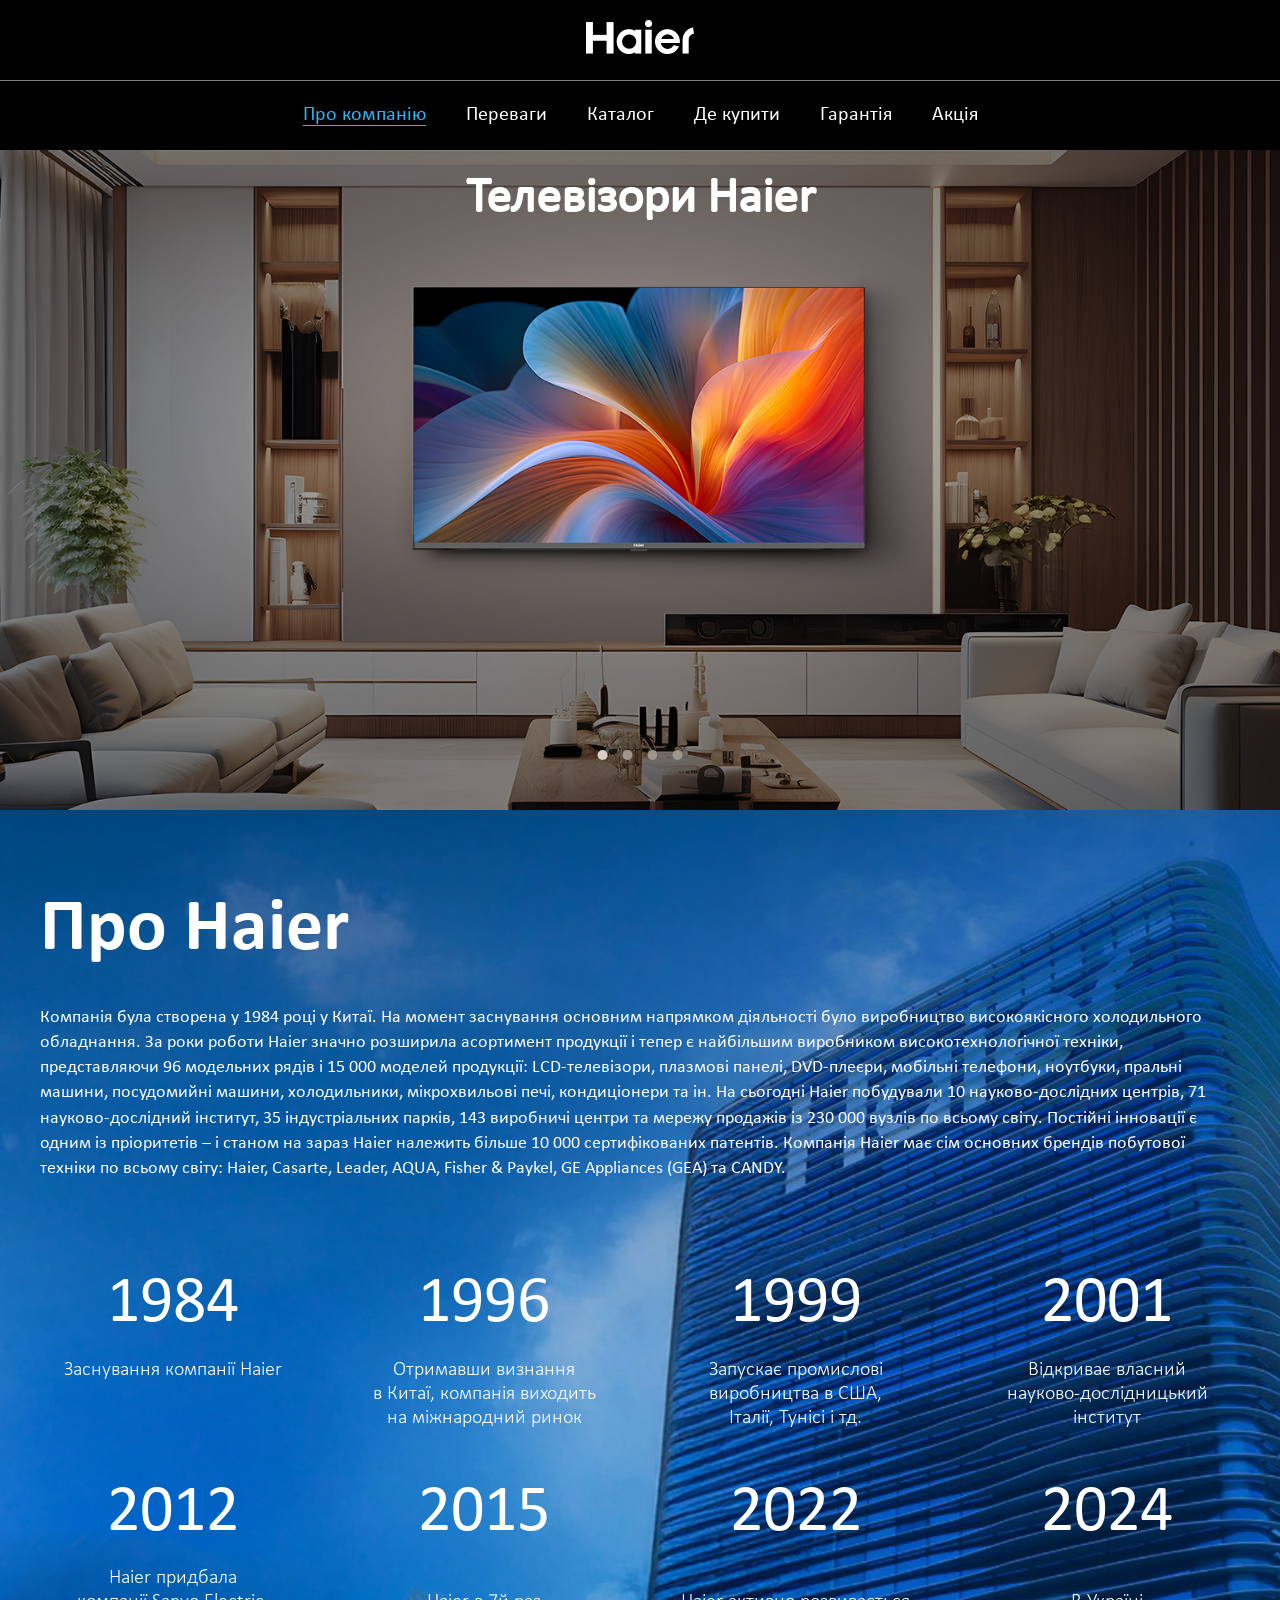
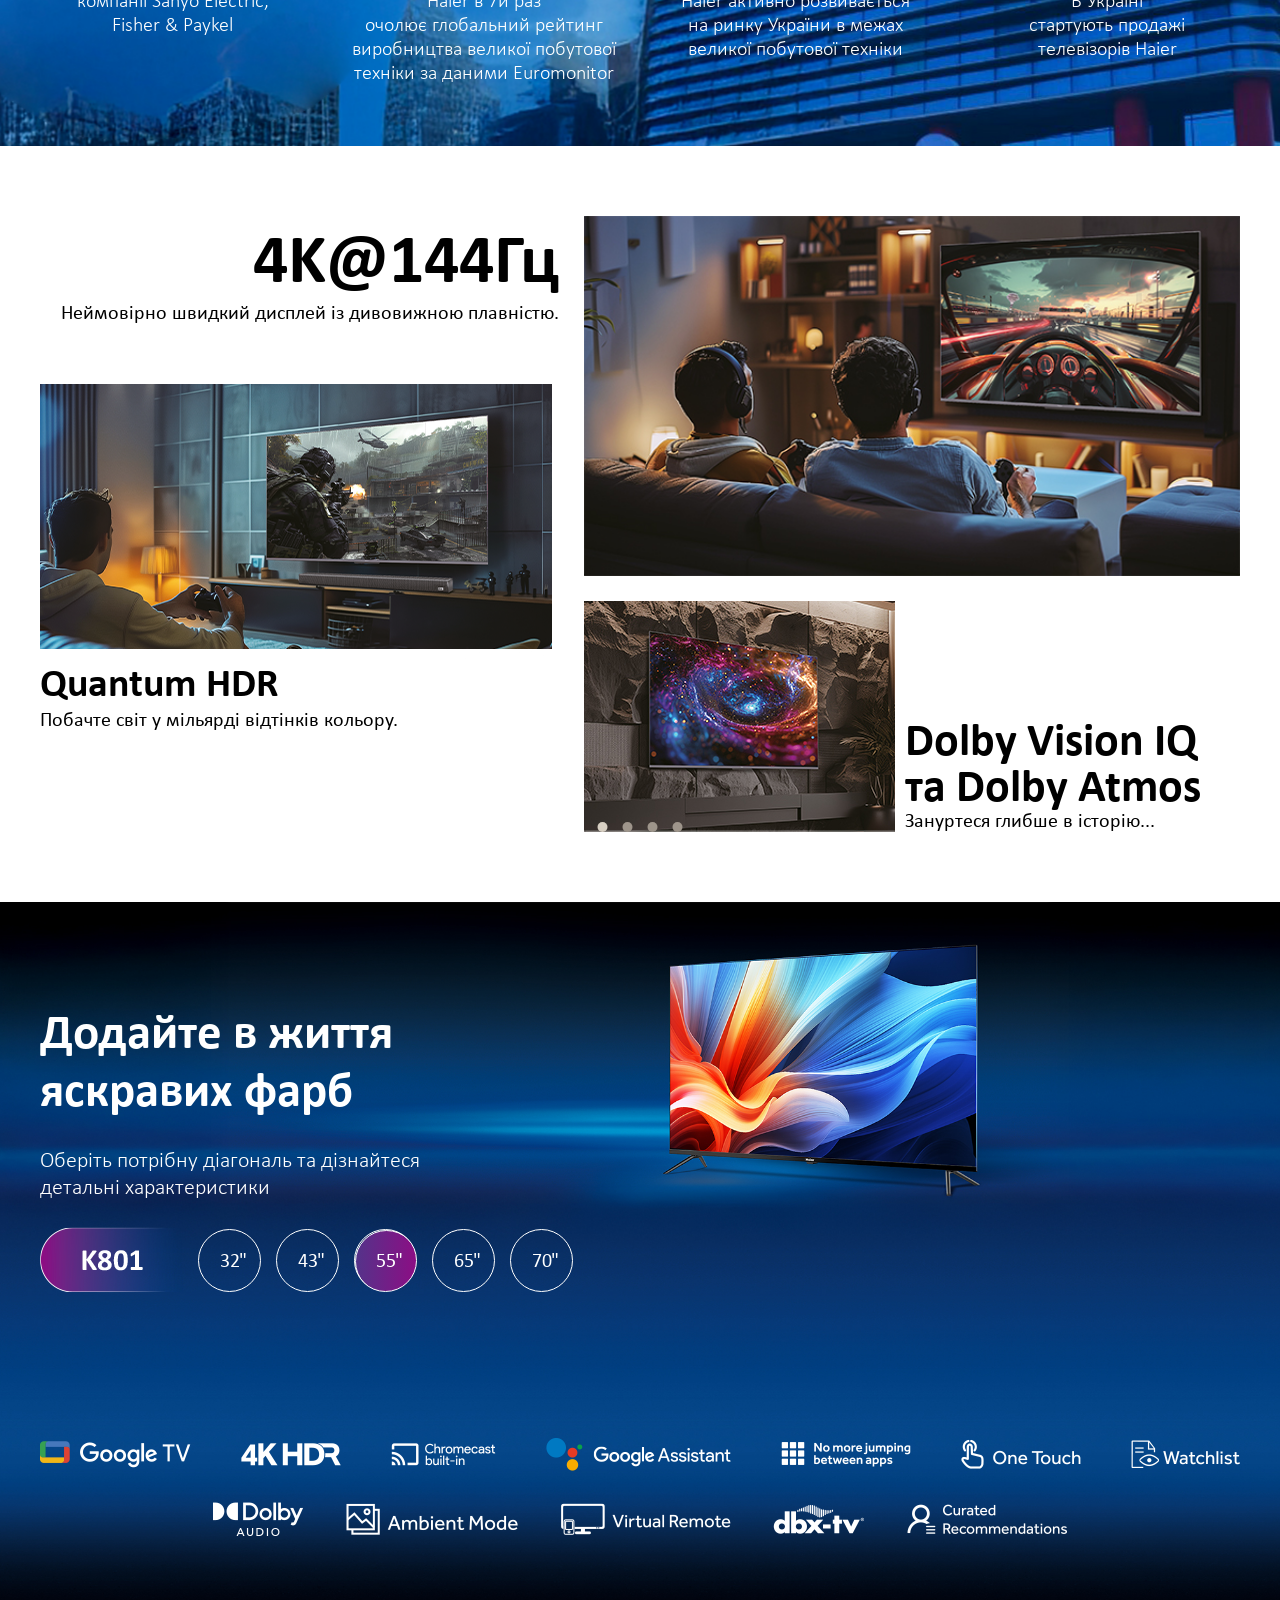
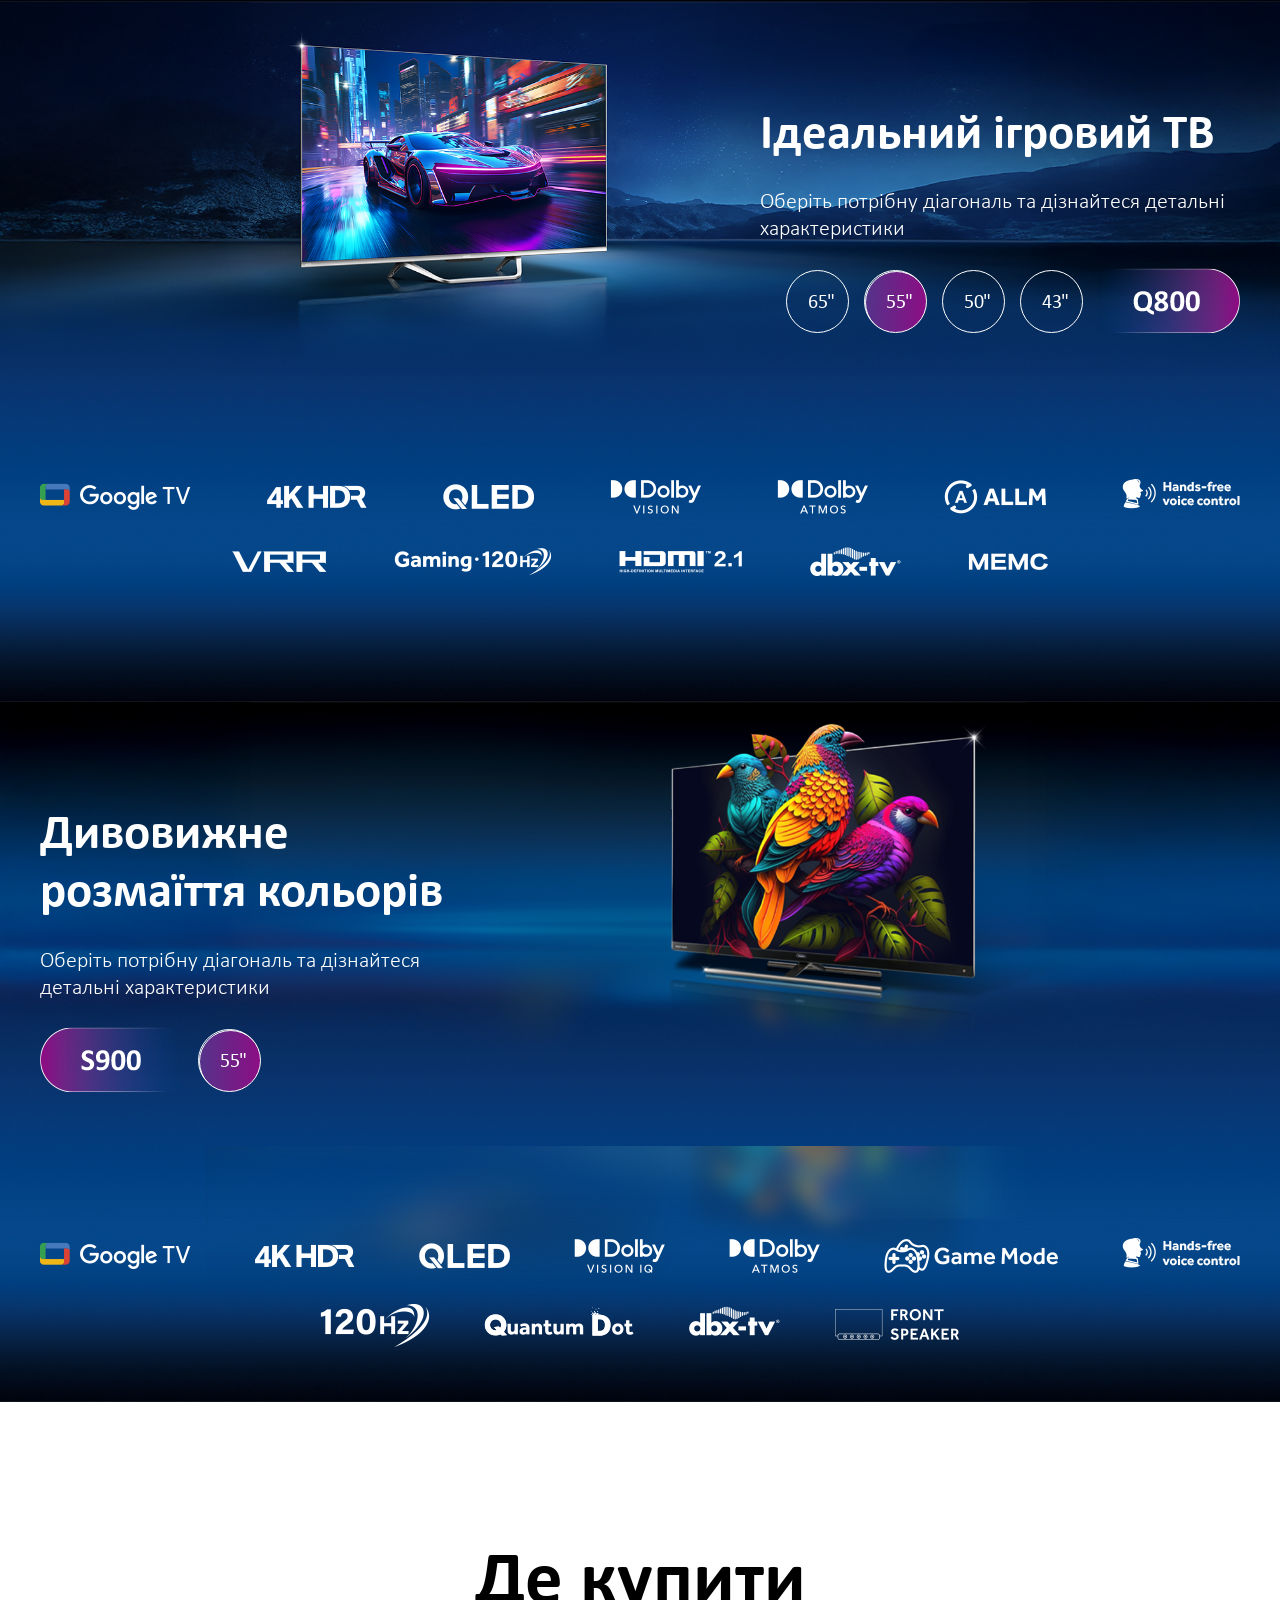
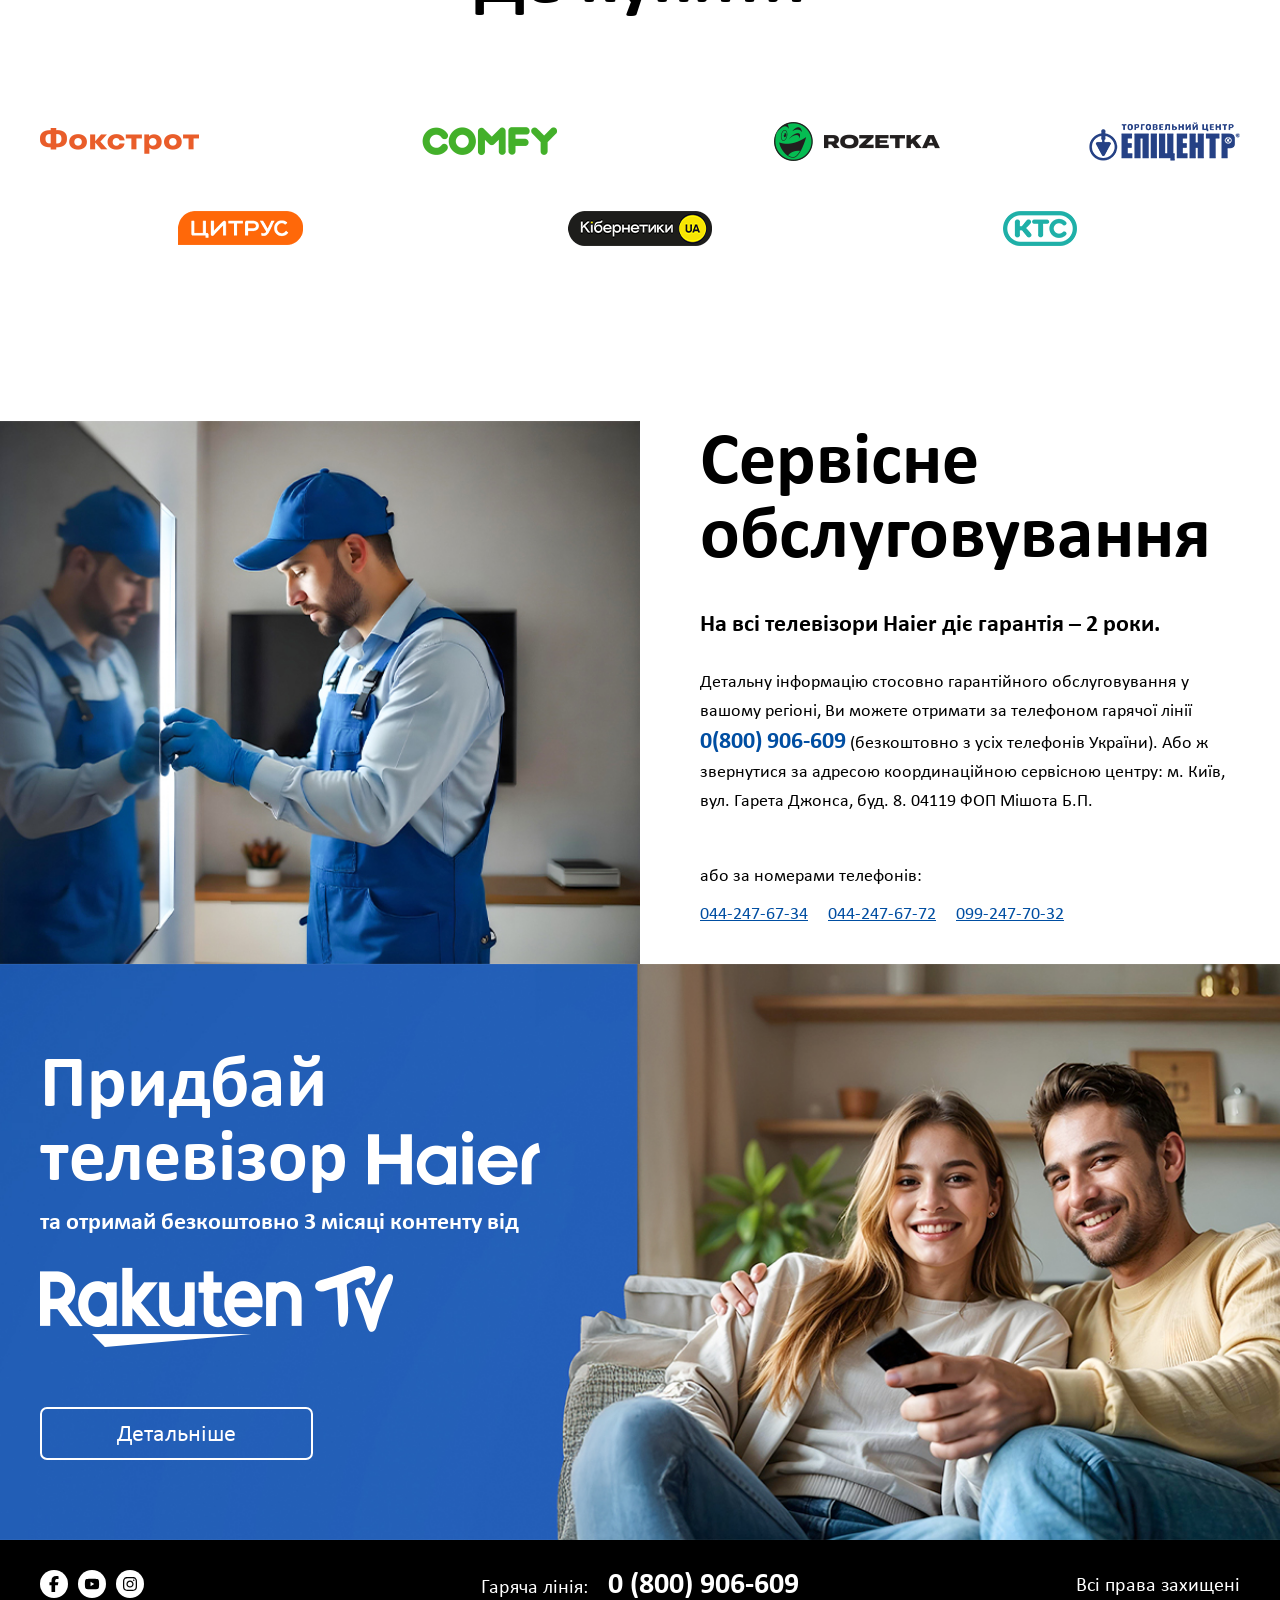
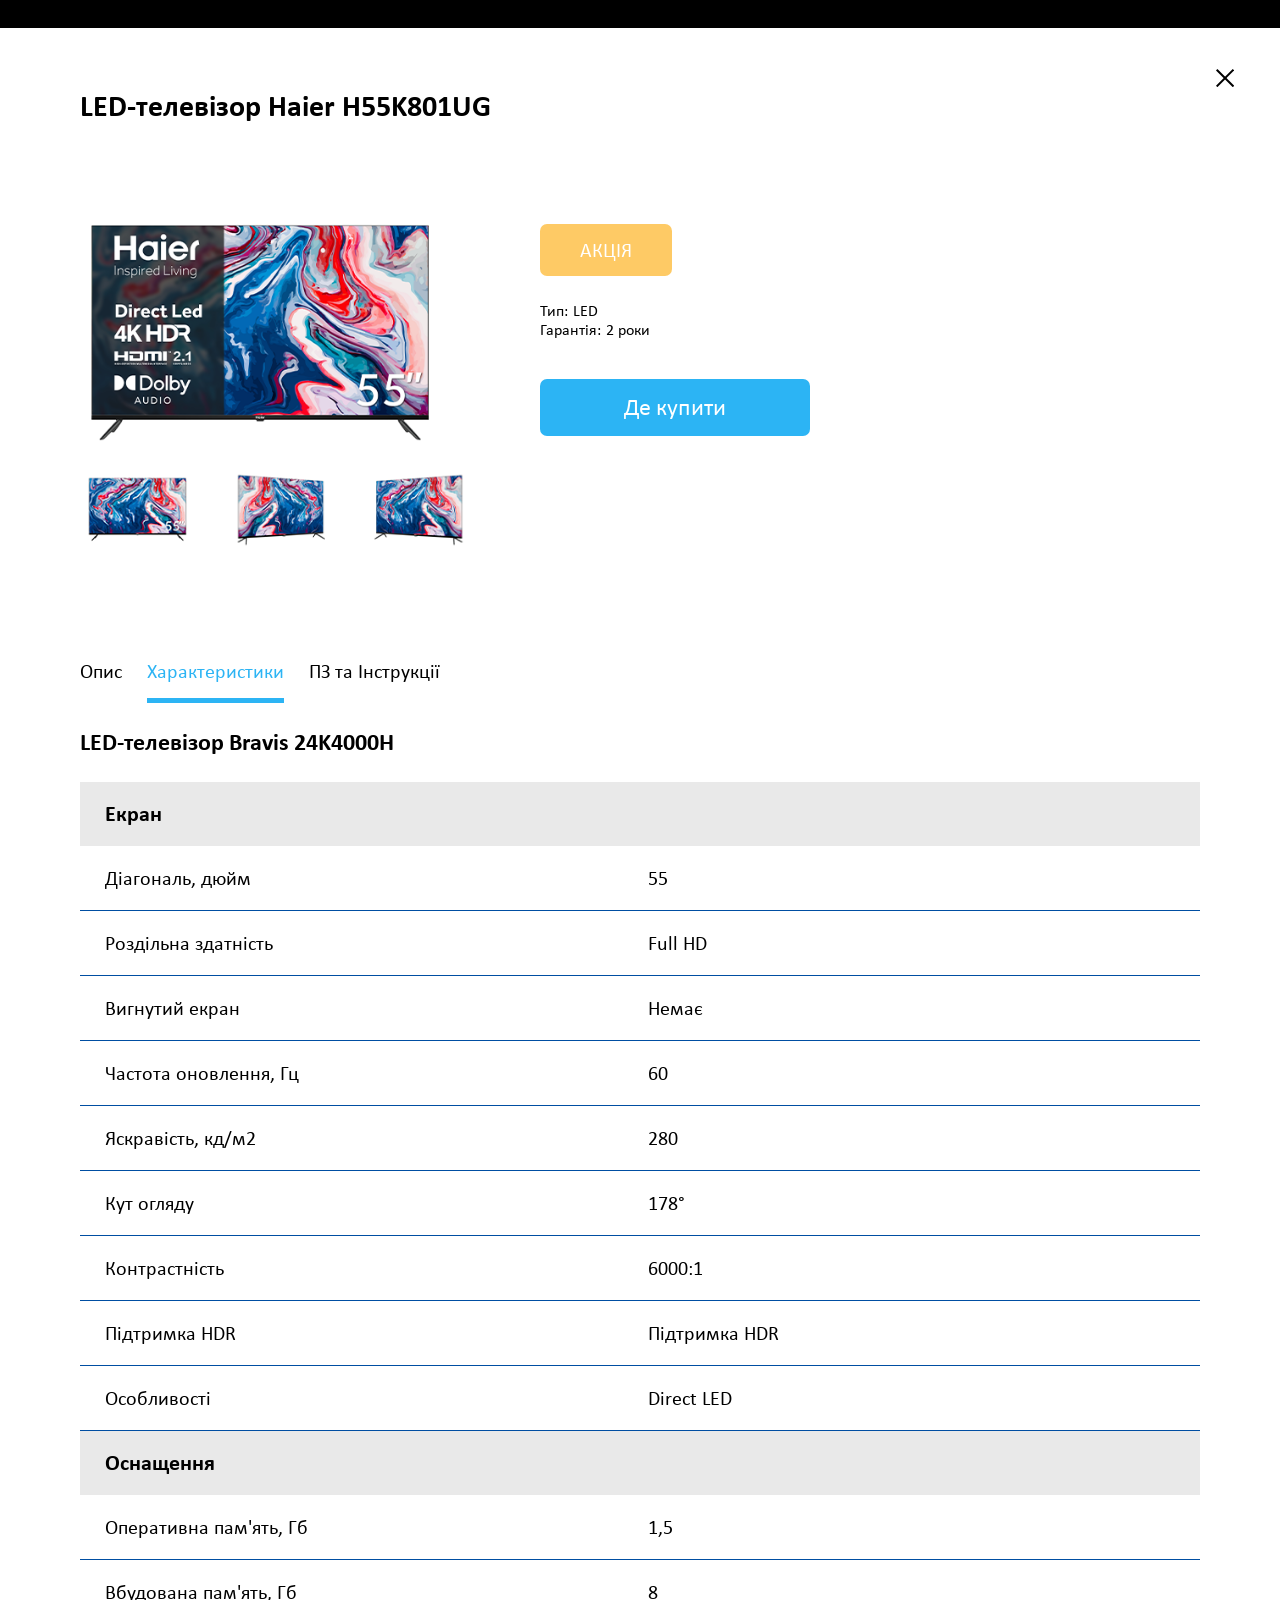
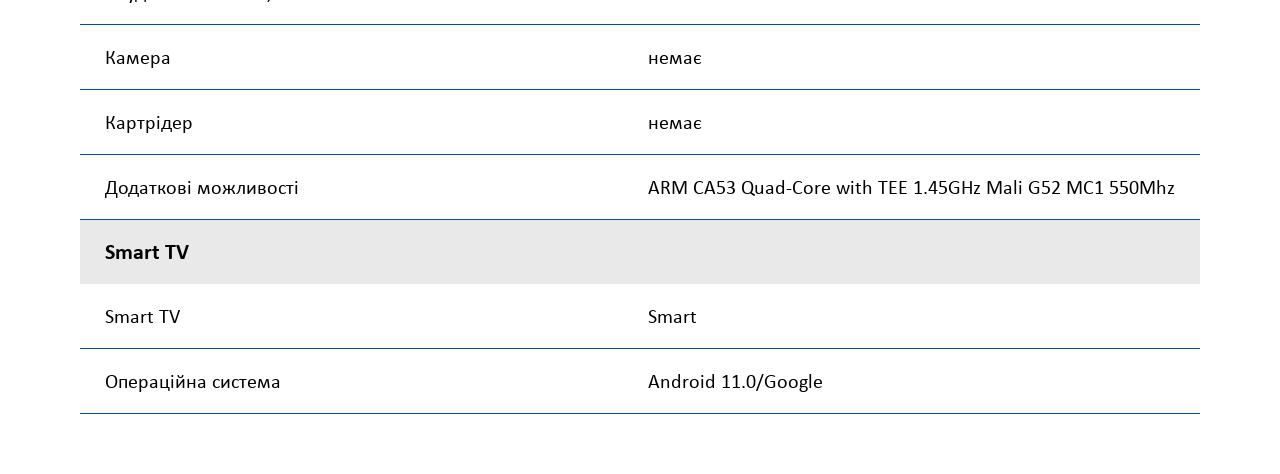
==== commit b45224bc: "fix feature boxes" ====
--- a/index.html
+++ b/index.html
@@ -240,6 +240,47 @@
         </div>
       </div>
     </section>
+    <section class="mutibaner">
+      <div class="mutibaner__slider mutibaner-slider">
+        <div class="mutibaner-slider mutibaner-slider__slide">
+          <div class="container">
+            <div class="mutibaner__inner feature">
+              <div class="feature__left-box">
+                <div class="feature__left-top">
+                  <h2 class="feature__title feature__title--top">4K@144Гц</h2>
+                  <p class="feature__text feature__text--top">Неймовірно швидкий дисплей із дивовижною плавністю.</p>
+                </div>
+                <div class="feature__left">
+                  <img class="feature__img feature__left-img" src="./images/miltibaner/multibaner-1.1.png" alt="Quantum HDR" />
+                  <h3 class="feature__title feature__title--left">Quantum HDR</h3>
+                  <p class="feature__text">Побачте світ у мільярді відтінків кольору.</p>
+                </div>
+              </div>
+              <div class="feature__right-box">
+                <div class="feature__right--top">
+                  <img class="feature__img feature__img--right-top" src="./images/miltibaner/multibaner-1.2.jpg" alt="" />
+                </div>
+                <div class="feature__right-bottom">
+                  <img class="feature__img feature__img--right-bottom" src="./images/miltibaner/multibaner-1.3.jpg" alt="" />
+                  <div class="feature__right-bottom-box">
+                    <h3 class="feature__title feature__title--right-bottom">Dolby Vision IQ та Dolby Atmos</h3>
+                    <p class="feature__text">Зануртеся глибше в історію...</p>
+                  </div>
+                </div>
+              </div>
+              
+            </div>
+          </div>
+        </div>
+        <div class="mutibaner-slider__pagination">
+          <span class="mutibaner-slider__bullet mutibaner-slider__bullet--active"></span>
+          <span class="mutibaner-slider__bullet"></span>
+          <span class="mutibaner-slider__bullet"></span>
+          <span class="mutibaner-slider__bullet"></span>
+        </div>
+      </div>
+    </section>
+
     <section class="promo">
       <div class="promo__item promo__item--one" style="background-image: url('./images/baner/baner-1.jpg');">
         <div class="promo__inner">
--- a/css/style.min.css
+++ b/css/style.min.css
@@ -5,21 +5,21 @@
   font-weight: 300; }
 
 @media -sass-debug-info{filename{font-family:file\:\/\/D\:\/GitHub\/Haier\/scss\/_vars\.scss}line{font-family:\0000321}}
-body, .service__contact-title, .product-tabs__nav-item, .form input::-webkit-input-placeholder, .rakuten-popup__thnk {
+body, .feature__title--left, .service__contact-title, .product-tabs__nav-item, .form input::-webkit-input-placeholder, .rakuten-popup__thnk {
   font-family: 'Calibri';
   font-weight: 400; }
-body, .service__contact-title, .product-tabs__nav-item, .form input:-ms-input-placeholder, .rakuten-popup__thnk {
+body, .feature__title--left, .service__contact-title, .product-tabs__nav-item, .form input:-ms-input-placeholder, .rakuten-popup__thnk {
   font-family: 'Calibri';
   font-weight: 400; }
-body, .service__contact-title, .product-tabs__nav-item, .form input::-ms-input-placeholder, .rakuten-popup__thnk {
+body, .feature__title--left, .service__contact-title, .product-tabs__nav-item, .form input::-ms-input-placeholder, .rakuten-popup__thnk {
   font-family: 'Calibri';
   font-weight: 400; }
-body, .service__contact-title, .product-tabs__nav-item, .form input::placeholder, .rakuten-popup__thnk {
+body, .feature__title--left, .service__contact-title, .product-tabs__nav-item, .form input::placeholder, .rakuten-popup__thnk {
   font-family: 'Calibri';
   font-weight: 400; }
 
 @media -sass-debug-info{filename{font-family:file\:\/\/D\:\/GitHub\/Haier\/scss\/_vars\.scss}line{font-family:\0000325}}
-.about__title, .partner__title, .rakuten-tv__title, .rakuten-tv__text, .service__title, .service__subtitle, .service__decr-tel, .promo__title, .popup__title, .product-tabs__content-title, .table__title, .rakuten__form-title, .rakuten-step__title, .rakuten-step__item-title, .rakuten-info__title, .rakuten-popup__title, .footer__number {
+.about__title, .feature__title, .partner__title, .rakuten-tv__title, .rakuten-tv__text, .service__title, .service__subtitle, .service__decr-tel, .promo__title, .popup__title, .product-tabs__content-title, .table__title, .rakuten__form-title, .rakuten-step__title, .rakuten-step__item-title, .rakuten-info__title, .rakuten-popup__title, .footer__number {
   font-family: 'Calibri Bold';
   font-weight: 700; }
 
@@ -136,7 +136,7 @@
 
 @media -sass-debug-info{filename{font-family:file\:\/\/D\:\/GitHub\/Haier\/scss\/_global\.scss}line{font-family:\0000325}}
 .container {
-  max-width: 1240px;
+  max-width: 1280px;
   width: 100%;
   padding: 0 40px;
   margin: 0 auto;
@@ -602,17 +602,108 @@
 @media -sass-debug-info{filename{font-family:file\:\/\/D\:\/GitHub\/Haier\/scss\/_index\.scss}line{font-family:\00003205}}
     .about .about-slider {
       display: block; } }
+/* multibaner */
+@media -sass-debug-info{filename{font-family:file\:\/\/D\:\/GitHub\/Haier\/scss\/_index\.scss}line{font-family:\00003213}}
+.mutibaner {
+  padding: 70px 0; }
+
+@media -sass-debug-info{filename{font-family:file\:\/\/D\:\/GitHub\/Haier\/scss\/_index\.scss}line{font-family:\00003216}}
+.mutibaner-slider {
+  position: relative; }
+@media -sass-debug-info{filename{font-family:file\:\/\/D\:\/GitHub\/Haier\/scss\/_index\.scss}line{font-family:\00003218}}
+  .mutibaner-slider__pagination {
+    display: -webkit-box;
+    display: -ms-flexbox;
+    display: flex;
+    gap: 15px;
+    position: absolute;
+    bottom: 0;
+    left: 50%;
+    -webkit-transform: translateX(-50%);
+            transform: translateX(-50%); }
+@media -sass-debug-info{filename{font-family:file\:\/\/D\:\/GitHub\/Haier\/scss\/_index\.scss}line{font-family:\00003227}}
+  .mutibaner-slider__bullet {
+    background-color: #9e958b;
+    width: 10px;
+    height: 10px;
+    border-radius: 50%;
+    display: inline-block; }
+@media -sass-debug-info{filename{font-family:file\:\/\/D\:\/GitHub\/Haier\/scss\/_index\.scss}line{font-family:\00003234}}
+    .mutibaner-slider__bullet--active {
+      background-color: #d7cfc2; }
+
+@media -sass-debug-info{filename{font-family:file\:\/\/D\:\/GitHub\/Haier\/scss\/_index\.scss}line{font-family:\00003239}}
+.feature {
+  display: -webkit-box;
+  display: -ms-flexbox;
+  display: flex; }
+@media -sass-debug-info{filename{font-family:file\:\/\/D\:\/GitHub\/Haier\/scss\/_index\.scss}line{font-family:\00003241}}
+  .feature__left-box {
+    margin-right: 25px;
+    width: 530px; }
+@media -sass-debug-info{filename{font-family:file\:\/\/D\:\/GitHub\/Haier\/scss\/_index\.scss}line{font-family:\00003245}}
+  .feature__left-top {
+    text-align: right;
+    margin-bottom: 60px; }
+@media -sass-debug-info{filename{font-family:file\:\/\/D\:\/GitHub\/Haier\/scss\/_index\.scss}line{font-family:\00003249}}
+  .feature__title {
+    color: #000000; }
+@media -sass-debug-info{filename{font-family:file\:\/\/D\:\/GitHub\/Haier\/scss\/_index\.scss}line{font-family:\00003252}}
+    .feature__title--top {
+      font-size: 70px;
+      line-height: 1.2; }
+@media -sass-debug-info{filename{font-family:file\:\/\/D\:\/GitHub\/Haier\/scss\/_index\.scss}line{font-family:\00003256}}
+    .feature__title--left {
+      font-size: 40px; }
+@media -sass-debug-info{filename{font-family:file\:\/\/D\:\/GitHub\/Haier\/scss\/_index\.scss}line{font-family:\00003260}}
+    .feature__title--right-bottom {
+      font-size: 46px;
+      line-height: 1; }
+@media -sass-debug-info{filename{font-family:file\:\/\/D\:\/GitHub\/Haier\/scss\/_index\.scss}line{font-family:\00003265}}
+  .feature__text {
+    color: #000000;
+    font-size: 20px; }
+@media -sass-debug-info{filename{font-family:file\:\/\/D\:\/GitHub\/Haier\/scss\/_index\.scss}line{font-family:\00003269}}
+  .feature__img {
+    width: auto;
+    height: auto;
+    -o-object-fit: cover;
+       object-fit: cover; }
+@media -sass-debug-info{filename{font-family:file\:\/\/D\:\/GitHub\/Haier\/scss\/_index\.scss}line{font-family:\00003273}}
+    .feature__img--right-top {
+      width: 100%; }
+@media -sass-debug-info{filename{font-family:file\:\/\/D\:\/GitHub\/Haier\/scss\/_index\.scss}line{font-family:\00003276}}
+    .feature__img__left-img {
+      width: 100%;
+      margin-bottom: 40px; }
+@media -sass-debug-info{filename{font-family:file\:\/\/D\:\/GitHub\/Haier\/scss\/_index\.scss}line{font-family:\00003281}}
+  .feature__right-box {
+    width: 670px; }
+@media -sass-debug-info{filename{font-family:file\:\/\/D\:\/GitHub\/Haier\/scss\/_index\.scss}line{font-family:\00003285}}
+  .feature__right-bottom {
+    padding-top: 25px;
+    display: -webkit-box;
+    display: -ms-flexbox;
+    display: flex;
+    -webkit-box-align: end;
+        -ms-flex-align: end;
+            align-items: flex-end;
+    -webkit-box-pack: justify;
+        -ms-flex-pack: justify;
+            justify-content: space-between;
+    gap: 10px; }
+
 /* partner */
-@media -sass-debug-info{filename{font-family:file\:\/\/D\:\/GitHub\/Haier\/scss\/_index\.scss}line{font-family:\00003213}}
+@media -sass-debug-info{filename{font-family:file\:\/\/D\:\/GitHub\/Haier\/scss\/_index\.scss}line{font-family:\00003295}}
 .partner {
   padding: 130px 0 175px; }
-@media -sass-debug-info{filename{font-family:file\:\/\/D\:\/GitHub\/Haier\/scss\/_index\.scss}line{font-family:\00003215}}
+@media -sass-debug-info{filename{font-family:file\:\/\/D\:\/GitHub\/Haier\/scss\/_index\.scss}line{font-family:\00003297}}
   .partner__title {
     font-size: 75px;
     color: #000000;
     margin-bottom: 100px;
     text-align: center; }
-@media -sass-debug-info{filename{font-family:file\:\/\/D\:\/GitHub\/Haier\/scss\/_index\.scss}line{font-family:\00003223}}
+@media -sass-debug-info{filename{font-family:file\:\/\/D\:\/GitHub\/Haier\/scss\/_index\.scss}line{font-family:\00003305}}
   .partner__inner {
     display: -webkit-box;
     display: -ms-flexbox;
@@ -620,7 +711,7 @@
     -ms-flex-wrap: wrap;
         flex-wrap: wrap;
     gap: 50px 0px; }
-@media -sass-debug-info{filename{font-family:file\:\/\/D\:\/GitHub\/Haier\/scss\/_index\.scss}line{font-family:\00003228}}
+@media -sass-debug-info{filename{font-family:file\:\/\/D\:\/GitHub\/Haier\/scss\/_index\.scss}line{font-family:\00003310}}
   .partner__link {
     -webkit-box-flex: 33%;
         -ms-flex: 33%;
@@ -634,7 +725,7 @@
     -webkit-box-align: center;
         -ms-flex-align: center;
             align-items: center; }
-@media -sass-debug-info{filename{font-family:file\:\/\/D\:\/GitHub\/Haier\/scss\/_index\.scss}line{font-family:\00003233}}
+@media -sass-debug-info{filename{font-family:file\:\/\/D\:\/GitHub\/Haier\/scss\/_index\.scss}line{font-family:\00003315}}
     .partner__link:nth-child(-n+4) {
       -webkit-box-flex: 20%;
           -ms-flex: 20%;
@@ -645,29 +736,29 @@
       -webkit-box-pack: center;
           -ms-flex-pack: center;
               justify-content: center; }
-@media -sass-debug-info{filename{font-family:file\:\/\/D\:\/GitHub\/Haier\/scss\/_index\.scss}line{font-family:\00003239}}
+@media -sass-debug-info{filename{font-family:file\:\/\/D\:\/GitHub\/Haier\/scss\/_index\.scss}line{font-family:\00003321}}
     .partner__link:nth-child(1) {
       -webkit-box-pack: start;
           -ms-flex-pack: start;
               justify-content: flex-start; }
-@media -sass-debug-info{filename{font-family:file\:\/\/D\:\/GitHub\/Haier\/scss\/_index\.scss}line{font-family:\00003242}}
+@media -sass-debug-info{filename{font-family:file\:\/\/D\:\/GitHub\/Haier\/scss\/_index\.scss}line{font-family:\00003324}}
     .partner__link:nth-child(3) {
       -webkit-box-pack: end;
           -ms-flex-pack: end;
               justify-content: flex-end; }
-@media -sass-debug-info{filename{font-family:file\:\/\/D\:\/GitHub\/Haier\/scss\/_index\.scss}line{font-family:\00003245}}
+@media -sass-debug-info{filename{font-family:file\:\/\/D\:\/GitHub\/Haier\/scss\/_index\.scss}line{font-family:\00003327}}
     .partner__link:nth-child(4) {
       -webkit-box-pack: end;
           -ms-flex-pack: end;
               justify-content: flex-end; }
 
 @media (max-width: 768px) {
-@media -sass-debug-info{filename{font-family:file\:\/\/D\:\/GitHub\/Haier\/scss\/_index\.scss}line{font-family:\00003253}}
+@media -sass-debug-info{filename{font-family:file\:\/\/D\:\/GitHub\/Haier\/scss\/_index\.scss}line{font-family:\00003335}}
   .partner__link {
     -webkit-box-flex: 0;
         -ms-flex: 0;
             flex: 0; }
-@media -sass-debug-info{filename{font-family:file\:\/\/D\:\/GitHub\/Haier\/scss\/_index\.scss}line{font-family:\00003255}}
+@media -sass-debug-info{filename{font-family:file\:\/\/D\:\/GitHub\/Haier\/scss\/_index\.scss}line{font-family:\00003337}}
     .partner__link:nth-child(1) {
       -webkit-box-ordinal-group: 6;
           -ms-flex-order: 5;
@@ -678,10 +769,10 @@
       -webkit-box-flex: 50%;
           -ms-flex: 50%;
               flex: 50%; }
-@media -sass-debug-info{filename{font-family:file\:\/\/D\:\/GitHub\/Haier\/scss\/_index\.scss}line{font-family:\00003259}}
+@media -sass-debug-info{filename{font-family:file\:\/\/D\:\/GitHub\/Haier\/scss\/_index\.scss}line{font-family:\00003341}}
       .partner__link:nth-child(1) img {
         width: 140px; }
-@media -sass-debug-info{filename{font-family:file\:\/\/D\:\/GitHub\/Haier\/scss\/_index\.scss}line{font-family:\00003263}}
+@media -sass-debug-info{filename{font-family:file\:\/\/D\:\/GitHub\/Haier\/scss\/_index\.scss}line{font-family:\00003345}}
     .partner__link:nth-child(2) {
       -webkit-box-ordinal-group: 3;
           -ms-flex-order: 2;
@@ -692,10 +783,10 @@
       -webkit-box-flex: 50%;
           -ms-flex: 50%;
               flex: 50%; }
-@media -sass-debug-info{filename{font-family:file\:\/\/D\:\/GitHub\/Haier\/scss\/_index\.scss}line{font-family:\00003267}}
+@media -sass-debug-info{filename{font-family:file\:\/\/D\:\/GitHub\/Haier\/scss\/_index\.scss}line{font-family:\00003349}}
       .partner__link:nth-child(2) img {
         width: 116px; }
-@media -sass-debug-info{filename{font-family:file\:\/\/D\:\/GitHub\/Haier\/scss\/_index\.scss}line{font-family:\00003272}}
+@media -sass-debug-info{filename{font-family:file\:\/\/D\:\/GitHub\/Haier\/scss\/_index\.scss}line{font-family:\00003354}}
     .partner__link:nth-child(3) {
       -webkit-box-ordinal-group: 5;
           -ms-flex-order: 4;
@@ -706,10 +797,10 @@
       -webkit-box-flex: 50%;
           -ms-flex: 50%;
               flex: 50%; }
-@media -sass-debug-info{filename{font-family:file\:\/\/D\:\/GitHub\/Haier\/scss\/_index\.scss}line{font-family:\00003276}}
+@media -sass-debug-info{filename{font-family:file\:\/\/D\:\/GitHub\/Haier\/scss\/_index\.scss}line{font-family:\00003358}}
       .partner__link:nth-child(3) img {
         width: 144px; }
-@media -sass-debug-info{filename{font-family:file\:\/\/D\:\/GitHub\/Haier\/scss\/_index\.scss}line{font-family:\00003280}}
+@media -sass-debug-info{filename{font-family:file\:\/\/D\:\/GitHub\/Haier\/scss\/_index\.scss}line{font-family:\00003362}}
     .partner__link:nth-child(4) {
       -webkit-box-ordinal-group: 3;
           -ms-flex-order: 2;
@@ -720,10 +811,10 @@
       -webkit-box-flex: 30%;
           -ms-flex: 30%;
               flex: 30%; }
-@media -sass-debug-info{filename{font-family:file\:\/\/D\:\/GitHub\/Haier\/scss\/_index\.scss}line{font-family:\00003284}}
+@media -sass-debug-info{filename{font-family:file\:\/\/D\:\/GitHub\/Haier\/scss\/_index\.scss}line{font-family:\00003366}}
       .partner__link:nth-child(4) img {
         width: 134px; }
-@media -sass-debug-info{filename{font-family:file\:\/\/D\:\/GitHub\/Haier\/scss\/_index\.scss}line{font-family:\00003288}}
+@media -sass-debug-info{filename{font-family:file\:\/\/D\:\/GitHub\/Haier\/scss\/_index\.scss}line{font-family:\00003370}}
     .partner__link:nth-child(5) {
       -webkit-box-ordinal-group: 4;
           -ms-flex-order: 3;
@@ -734,10 +825,10 @@
       -webkit-box-flex: 30%;
           -ms-flex: 30%;
               flex: 30%; }
-@media -sass-debug-info{filename{font-family:file\:\/\/D\:\/GitHub\/Haier\/scss\/_index\.scss}line{font-family:\00003292}}
+@media -sass-debug-info{filename{font-family:file\:\/\/D\:\/GitHub\/Haier\/scss\/_index\.scss}line{font-family:\00003374}}
       .partner__link:nth-child(5) img {
         width: 107px; }
-@media -sass-debug-info{filename{font-family:file\:\/\/D\:\/GitHub\/Haier\/scss\/_index\.scss}line{font-family:\00003296}}
+@media -sass-debug-info{filename{font-family:file\:\/\/D\:\/GitHub\/Haier\/scss\/_index\.scss}line{font-family:\00003378}}
     .partner__link:nth-child(7) {
       -webkit-box-ordinal-group: 3;
           -ms-flex-order: 2;
@@ -748,10 +839,10 @@
       -webkit-box-flex: 15%;
           -ms-flex: 15%;
               flex: 15%; }
-@media -sass-debug-info{filename{font-family:file\:\/\/D\:\/GitHub\/Haier\/scss\/_index\.scss}line{font-family:\00003300}}
+@media -sass-debug-info{filename{font-family:file\:\/\/D\:\/GitHub\/Haier\/scss\/_index\.scss}line{font-family:\00003382}}
       .partner__link:nth-child(7) img {
         width: 65px; }
-@media -sass-debug-info{filename{font-family:file\:\/\/D\:\/GitHub\/Haier\/scss\/_index\.scss}line{font-family:\00003304}}
+@media -sass-debug-info{filename{font-family:file\:\/\/D\:\/GitHub\/Haier\/scss\/_index\.scss}line{font-family:\00003386}}
     .partner__link:nth-child(6) {
       -webkit-box-ordinal-group: 2;
           -ms-flex-order: 1;
@@ -763,24 +854,24 @@
           -ms-flex: 50%;
               flex: 50%; } }
 /* rakuten-tv*/
-@media -sass-debug-info{filename{font-family:file\:\/\/D\:\/GitHub\/Haier\/scss\/_index\.scss}line{font-family:\00003315}}
+@media -sass-debug-info{filename{font-family:file\:\/\/D\:\/GitHub\/Haier\/scss\/_index\.scss}line{font-family:\00003397}}
 .rakuten-tv {
   padding: 80px 0;
   background-image: url("../images/content/haier-rak-bg.jpg");
   background-position: right 50% center;
   background-size: cover;
   background-repeat: no-repeat; }
-@media -sass-debug-info{filename{font-family:file\:\/\/D\:\/GitHub\/Haier\/scss\/_index\.scss}line{font-family:\00003321}}
+@media -sass-debug-info{filename{font-family:file\:\/\/D\:\/GitHub\/Haier\/scss\/_index\.scss}line{font-family:\00003403}}
   .rakuten-tv--singlPage {
     padding: 160px 0; }
-@media -sass-debug-info{filename{font-family:file\:\/\/D\:\/GitHub\/Haier\/scss\/_index\.scss}line{font-family:\00003324}}
+@media -sass-debug-info{filename{font-family:file\:\/\/D\:\/GitHub\/Haier\/scss\/_index\.scss}line{font-family:\00003406}}
   .rakuten-tv__img-mob {
     display: none;
     width: 100%;
     height: auto;
     -o-object-fit: cover;
        object-fit: cover; }
-@media -sass-debug-info{filename{font-family:file\:\/\/D\:\/GitHub\/Haier\/scss\/_index\.scss}line{font-family:\00003330}}
+@media -sass-debug-info{filename{font-family:file\:\/\/D\:\/GitHub\/Haier\/scss\/_index\.scss}line{font-family:\00003412}}
   .rakuten-tv__inner {
     display: -webkit-box;
     display: -ms-flexbox;
@@ -788,10 +879,10 @@
     -webkit-box-pack: start;
         -ms-flex-pack: start;
             justify-content: flex-start; }
-@media -sass-debug-info{filename{font-family:file\:\/\/D\:\/GitHub\/Haier\/scss\/_index\.scss}line{font-family:\00003334}}
+@media -sass-debug-info{filename{font-family:file\:\/\/D\:\/GitHub\/Haier\/scss\/_index\.scss}line{font-family:\00003416}}
   .rakuten-tv__content {
     width: 600px; }
-@media -sass-debug-info{filename{font-family:file\:\/\/D\:\/GitHub\/Haier\/scss\/_index\.scss}line{font-family:\00003337}}
+@media -sass-debug-info{filename{font-family:file\:\/\/D\:\/GitHub\/Haier\/scss\/_index\.scss}line{font-family:\00003419}}
   .rakuten-tv__title-box {
     display: -webkit-box;
     display: -ms-flexbox;
@@ -801,21 +892,21 @@
             align-items: end;
     margin-bottom: 15px;
     position: relative; }
-@media -sass-debug-info{filename{font-family:file\:\/\/D\:\/GitHub\/Haier\/scss\/_index\.scss}line{font-family:\00003343}}
+@media -sass-debug-info{filename{font-family:file\:\/\/D\:\/GitHub\/Haier\/scss\/_index\.scss}line{font-family:\00003425}}
   .rakuten-tv__title-img {
     position: absolute;
     bottom: 7px;
     right: 100px; }
-@media -sass-debug-info{filename{font-family:file\:\/\/D\:\/GitHub\/Haier\/scss\/_index\.scss}line{font-family:\00003348}}
+@media -sass-debug-info{filename{font-family:file\:\/\/D\:\/GitHub\/Haier\/scss\/_index\.scss}line{font-family:\00003430}}
   .rakuten-tv__title {
     font-size: 74px;
     line-height: 1;
     margin-right: 15px; }
-@media -sass-debug-info{filename{font-family:file\:\/\/D\:\/GitHub\/Haier\/scss\/_index\.scss}line{font-family:\00003354}}
+@media -sass-debug-info{filename{font-family:file\:\/\/D\:\/GitHub\/Haier\/scss\/_index\.scss}line{font-family:\00003436}}
   .rakuten-tv__text {
     font-size: 24px;
     margin-bottom: 30px; }
-@media -sass-debug-info{filename{font-family:file\:\/\/D\:\/GitHub\/Haier\/scss\/_index\.scss}line{font-family:\00003359}}
+@media -sass-debug-info{filename{font-family:file\:\/\/D\:\/GitHub\/Haier\/scss\/_index\.scss}line{font-family:\00003441}}
   .rakuten-tv__btn {
     display: inline-block;
     margin-top: 60px;
@@ -825,41 +916,41 @@
     border-radius: 7px; }
 
 @media (max-width: 768px) {
-@media -sass-debug-info{filename{font-family:file\:\/\/D\:\/GitHub\/Haier\/scss\/_index\.scss}line{font-family:\00003369}}
+@media -sass-debug-info{filename{font-family:file\:\/\/D\:\/GitHub\/Haier\/scss\/_index\.scss}line{font-family:\00003451}}
   .rakuten-tv {
     padding: 0 0 30px;
     background-image: url("../images/content/blue-bg.svg");
     background-size: cover;
     background-position: center center; }
-@media -sass-debug-info{filename{font-family:file\:\/\/D\:\/GitHub\/Haier\/scss\/_index\.scss}line{font-family:\00003374}}
+@media -sass-debug-info{filename{font-family:file\:\/\/D\:\/GitHub\/Haier\/scss\/_index\.scss}line{font-family:\00003456}}
     .rakuten-tv__img-mob {
       display: block; }
-@media -sass-debug-info{filename{font-family:file\:\/\/D\:\/GitHub\/Haier\/scss\/_index\.scss}line{font-family:\00003377}}
+@media -sass-debug-info{filename{font-family:file\:\/\/D\:\/GitHub\/Haier\/scss\/_index\.scss}line{font-family:\00003459}}
     .rakuten-tv__inner {
       padding-top: 30px; }
-@media -sass-debug-info{filename{font-family:file\:\/\/D\:\/GitHub\/Haier\/scss\/_index\.scss}line{font-family:\00003380}}
+@media -sass-debug-info{filename{font-family:file\:\/\/D\:\/GitHub\/Haier\/scss\/_index\.scss}line{font-family:\00003462}}
     .rakuten-tv__text {
       font-size: 18px; } }
 @media (max-width: 680px) {
-@media -sass-debug-info{filename{font-family:file\:\/\/D\:\/GitHub\/Haier\/scss\/_index\.scss}line{font-family:\00003387}}
+@media -sass-debug-info{filename{font-family:file\:\/\/D\:\/GitHub\/Haier\/scss\/_index\.scss}line{font-family:\00003469}}
   .rakuten-tv__title {
     font-size: 55px; }
-@media -sass-debug-info{filename{font-family:file\:\/\/D\:\/GitHub\/Haier\/scss\/_index\.scss}line{font-family:\00003390}}
+@media -sass-debug-info{filename{font-family:file\:\/\/D\:\/GitHub\/Haier\/scss\/_index\.scss}line{font-family:\00003472}}
   .rakuten-tv__title-box {
     -ms-flex-wrap: wrap;
         flex-wrap: wrap; }
-@media -sass-debug-info{filename{font-family:file\:\/\/D\:\/GitHub\/Haier\/scss\/_index\.scss}line{font-family:\00003393}}
+@media -sass-debug-info{filename{font-family:file\:\/\/D\:\/GitHub\/Haier\/scss\/_index\.scss}line{font-family:\00003475}}
   .rakuten-tv__title-img {
     position: static; } }
 @media (max-width: 448px) {
-@media -sass-debug-info{filename{font-family:file\:\/\/D\:\/GitHub\/Haier\/scss\/_index\.scss}line{font-family:\00003400}}
+@media -sass-debug-info{filename{font-family:file\:\/\/D\:\/GitHub\/Haier\/scss\/_index\.scss}line{font-family:\00003482}}
   .rakuten-tv__text {
     font-size: 16px; } }
 /* service */
-@media -sass-debug-info{filename{font-family:file\:\/\/D\:\/GitHub\/Haier\/scss\/_index\.scss}line{font-family:\00003406}}
+@media -sass-debug-info{filename{font-family:file\:\/\/D\:\/GitHub\/Haier\/scss\/_index\.scss}line{font-family:\00003488}}
 .service {
   position: relative; }
-@media -sass-debug-info{filename{font-family:file\:\/\/D\:\/GitHub\/Haier\/scss\/_index\.scss}line{font-family:\00003408}}
+@media -sass-debug-info{filename{font-family:file\:\/\/D\:\/GitHub\/Haier\/scss\/_index\.scss}line{font-family:\00003490}}
   .service__inner {
     display: -webkit-box;
     display: -ms-flexbox;
@@ -871,7 +962,7 @@
     -webkit-box-align: end;
         -ms-flex-align: end;
             align-items: flex-end; }
-@media -sass-debug-info{filename{font-family:file\:\/\/D\:\/GitHub\/Haier\/scss\/_index\.scss}line{font-family:\00003412}}
+@media -sass-debug-info{filename{font-family:file\:\/\/D\:\/GitHub\/Haier\/scss\/_index\.scss}line{font-family:\00003494}}
     .service__inner::before {
       background-image: url("../images/content/service-bg.jpg");
       position: absolute;
@@ -882,48 +973,48 @@
       width: 50%;
       height: 100%;
       left: 0; }
-@media -sass-debug-info{filename{font-family:file\:\/\/D\:\/GitHub\/Haier\/scss\/_index\.scss}line{font-family:\00003424}}
+@media -sass-debug-info{filename{font-family:file\:\/\/D\:\/GitHub\/Haier\/scss\/_index\.scss}line{font-family:\00003506}}
   .service__img {
     display: none; }
-@media -sass-debug-info{filename{font-family:file\:\/\/D\:\/GitHub\/Haier\/scss\/_index\.scss}line{font-family:\00003426}}
+@media -sass-debug-info{filename{font-family:file\:\/\/D\:\/GitHub\/Haier\/scss\/_index\.scss}line{font-family:\00003508}}
     .service__img img {
       width: 100%;
       height: auto;
       -o-object-fit: cover;
          object-fit: cover; }
-@media -sass-debug-info{filename{font-family:file\:\/\/D\:\/GitHub\/Haier\/scss\/_index\.scss}line{font-family:\00003432}}
+@media -sass-debug-info{filename{font-family:file\:\/\/D\:\/GitHub\/Haier\/scss\/_index\.scss}line{font-family:\00003514}}
   .service__content {
     width: 540px;
     padding-bottom: 40px; }
-@media -sass-debug-info{filename{font-family:file\:\/\/D\:\/GitHub\/Haier\/scss\/_index\.scss}line{font-family:\00003436}}
+@media -sass-debug-info{filename{font-family:file\:\/\/D\:\/GitHub\/Haier\/scss\/_index\.scss}line{font-family:\00003518}}
   .service__title {
     font-size: 74px;
     line-height: 1;
     margin-bottom: 40px;
     color: #000000; }
-@media -sass-debug-info{filename{font-family:file\:\/\/D\:\/GitHub\/Haier\/scss\/_index\.scss}line{font-family:\00003443}}
+@media -sass-debug-info{filename{font-family:file\:\/\/D\:\/GitHub\/Haier\/scss\/_index\.scss}line{font-family:\00003525}}
   .service__subtitle {
     font-size: 24px;
     color: #000000;
     margin-bottom: 30px; }
-@media -sass-debug-info{filename{font-family:file\:\/\/D\:\/GitHub\/Haier\/scss\/_index\.scss}line{font-family:\00003449}}
+@media -sass-debug-info{filename{font-family:file\:\/\/D\:\/GitHub\/Haier\/scss\/_index\.scss}line{font-family:\00003531}}
   .service__decr {
     font-size: 18px;
     line-height: 1.6;
     color: #000000;
     margin-bottom: 50px; }
-@media -sass-debug-info{filename{font-family:file\:\/\/D\:\/GitHub\/Haier\/scss\/_index\.scss}line{font-family:\00003455}}
+@media -sass-debug-info{filename{font-family:file\:\/\/D\:\/GitHub\/Haier\/scss\/_index\.scss}line{font-family:\00003537}}
   .service__decr-tel {
     font-size: 24px;
     line-height: 1.25;
     color: #004ea2; }
-@media -sass-debug-info{filename{font-family:file\:\/\/D\:\/GitHub\/Haier\/scss\/_index\.scss}line{font-family:\00003461}}
+@media -sass-debug-info{filename{font-family:file\:\/\/D\:\/GitHub\/Haier\/scss\/_index\.scss}line{font-family:\00003543}}
   .service__contact-title {
     font-size: 18px;
     line-height: 1.25;
     margin-bottom: 15px;
     color: #000000; }
-@media -sass-debug-info{filename{font-family:file\:\/\/D\:\/GitHub\/Haier\/scss\/_index\.scss}line{font-family:\00003468}}
+@media -sass-debug-info{filename{font-family:file\:\/\/D\:\/GitHub\/Haier\/scss\/_index\.scss}line{font-family:\00003550}}
   .service__contact-list {
     display: -webkit-box;
     display: -ms-flexbox;
@@ -932,7 +1023,7 @@
         -ms-flex-align: center;
             align-items: center;
     gap: 20px; }
-@media -sass-debug-info{filename{font-family:file\:\/\/D\:\/GitHub\/Haier\/scss\/_index\.scss}line{font-family:\00003473}}
+@media -sass-debug-info{filename{font-family:file\:\/\/D\:\/GitHub\/Haier\/scss\/_index\.scss}line{font-family:\00003555}}
   .service__contact-item {
     color: #004ea2;
     font-size: 18px;
@@ -940,39 +1031,39 @@
     text-decoration: underline; }
 
 @media (max-width: 1180px) {
-@media -sass-debug-info{filename{font-family:file\:\/\/D\:\/GitHub\/Haier\/scss\/_index\.scss}line{font-family:\00003483}}
+@media -sass-debug-info{filename{font-family:file\:\/\/D\:\/GitHub\/Haier\/scss\/_index\.scss}line{font-family:\00003565}}
   .service__content {
     width: 425px; }
-@media -sass-debug-info{filename{font-family:file\:\/\/D\:\/GitHub\/Haier\/scss\/_index\.scss}line{font-family:\00003486}}
+@media -sass-debug-info{filename{font-family:file\:\/\/D\:\/GitHub\/Haier\/scss\/_index\.scss}line{font-family:\00003568}}
   .service__title {
     font-size: 45px; }
-@media -sass-debug-info{filename{font-family:file\:\/\/D\:\/GitHub\/Haier\/scss\/_index\.scss}line{font-family:\00003489}}
+@media -sass-debug-info{filename{font-family:file\:\/\/D\:\/GitHub\/Haier\/scss\/_index\.scss}line{font-family:\00003571}}
   .service__subtitle {
     font-size: 22px; }
-@media -sass-debug-info{filename{font-family:file\:\/\/D\:\/GitHub\/Haier\/scss\/_index\.scss}line{font-family:\00003492}}
+@media -sass-debug-info{filename{font-family:file\:\/\/D\:\/GitHub\/Haier\/scss\/_index\.scss}line{font-family:\00003574}}
   .service__decr-tel {
     font-size: 20px; } }
 @media (max-width: 950px) {
-@media -sass-debug-info{filename{font-family:file\:\/\/D\:\/GitHub\/Haier\/scss\/_index\.scss}line{font-family:\00003500}}
+@media -sass-debug-info{filename{font-family:file\:\/\/D\:\/GitHub\/Haier\/scss\/_index\.scss}line{font-family:\00003582}}
   .service__inner::before {
     background-position: 75%; }
-@media -sass-debug-info{filename{font-family:file\:\/\/D\:\/GitHub\/Haier\/scss\/_index\.scss}line{font-family:\00003504}}
+@media -sass-debug-info{filename{font-family:file\:\/\/D\:\/GitHub\/Haier\/scss\/_index\.scss}line{font-family:\00003586}}
   .service__content {
     width: 338px; }
-@media -sass-debug-info{filename{font-family:file\:\/\/D\:\/GitHub\/Haier\/scss\/_index\.scss}line{font-family:\00003507}}
+@media -sass-debug-info{filename{font-family:file\:\/\/D\:\/GitHub\/Haier\/scss\/_index\.scss}line{font-family:\00003589}}
   .service__contact-list {
     gap: 7px; } }
 @media (max-width: 768px) {
-@media -sass-debug-info{filename{font-family:file\:\/\/D\:\/GitHub\/Haier\/scss\/_index\.scss}line{font-family:\00003513}}
+@media -sass-debug-info{filename{font-family:file\:\/\/D\:\/GitHub\/Haier\/scss\/_index\.scss}line{font-family:\00003595}}
   .service {
     padding-top: 400px; }
-@media -sass-debug-info{filename{font-family:file\:\/\/D\:\/GitHub\/Haier\/scss\/_index\.scss}line{font-family:\00003515}}
+@media -sass-debug-info{filename{font-family:file\:\/\/D\:\/GitHub\/Haier\/scss\/_index\.scss}line{font-family:\00003597}}
     .service__inner {
       -webkit-box-orient: horizontal;
       -webkit-box-direction: normal;
           -ms-flex-direction: row;
               flex-direction: row; }
-@media -sass-debug-info{filename{font-family:file\:\/\/D\:\/GitHub\/Haier\/scss\/_index\.scss}line{font-family:\00003517}}
+@media -sass-debug-info{filename{font-family:file\:\/\/D\:\/GitHub\/Haier\/scss\/_index\.scss}line{font-family:\00003599}}
       .service__inner::before {
         background-image: url("../images/content/service-bg-mob.jpg");
         position: absolute;
@@ -984,34 +1075,34 @@
         height: 395px;
         top: 0;
         left: 0; }
-@media -sass-debug-info{filename{font-family:file\:\/\/D\:\/GitHub\/Haier\/scss\/_index\.scss}line{font-family:\00003530}}
+@media -sass-debug-info{filename{font-family:file\:\/\/D\:\/GitHub\/Haier\/scss\/_index\.scss}line{font-family:\00003612}}
     .service__title, .service__subtitle {
       margin-bottom: 15px; }
-@media -sass-debug-info{filename{font-family:file\:\/\/D\:\/GitHub\/Haier\/scss\/_index\.scss}line{font-family:\00003534}}
+@media -sass-debug-info{filename{font-family:file\:\/\/D\:\/GitHub\/Haier\/scss\/_index\.scss}line{font-family:\00003616}}
     .service__content {
       width: 100%;
       padding-top: 40px; }
-@media -sass-debug-info{filename{font-family:file\:\/\/D\:\/GitHub\/Haier\/scss\/_index\.scss}line{font-family:\00003538}}
+@media -sass-debug-info{filename{font-family:file\:\/\/D\:\/GitHub\/Haier\/scss\/_index\.scss}line{font-family:\00003620}}
     .service__decr {
       margin-bottom: 20px; }
-@media -sass-debug-info{filename{font-family:file\:\/\/D\:\/GitHub\/Haier\/scss\/_index\.scss}line{font-family:\00003541}}
+@media -sass-debug-info{filename{font-family:file\:\/\/D\:\/GitHub\/Haier\/scss\/_index\.scss}line{font-family:\00003623}}
     .service__contact-list {
       gap: 10px; } }
 @media (max-width: 378px) {
-@media -sass-debug-info{filename{font-family:file\:\/\/D\:\/GitHub\/Haier\/scss\/_index\.scss}line{font-family:\00003548}}
+@media -sass-debug-info{filename{font-family:file\:\/\/D\:\/GitHub\/Haier\/scss\/_index\.scss}line{font-family:\00003630}}
   .service__contact-item {
     font-size: 16px; } }
-@media -sass-debug-info{filename{font-family:file\:\/\/D\:\/GitHub\/Haier\/scss\/_index\.scss}line{font-family:\00003555}}
+@media -sass-debug-info{filename{font-family:file\:\/\/D\:\/GitHub\/Haier\/scss\/_index\.scss}line{font-family:\00003637}}
 .promo__item {
   background-size: cover;
   background-position: center top;
   background-repeat: no-repeat;
   width: 100%;
   height: 700px; }
-@media -sass-debug-info{filename{font-family:file\:\/\/D\:\/GitHub\/Haier\/scss\/_index\.scss}line{font-family:\00003562}}
+@media -sass-debug-info{filename{font-family:file\:\/\/D\:\/GitHub\/Haier\/scss\/_index\.scss}line{font-family:\00003644}}
 .promo__inner {
   padding: 100px 0 0; }
-@media -sass-debug-info{filename{font-family:file\:\/\/D\:\/GitHub\/Haier\/scss\/_index\.scss}line{font-family:\00003566}}
+@media -sass-debug-info{filename{font-family:file\:\/\/D\:\/GitHub\/Haier\/scss\/_index\.scss}line{font-family:\00003648}}
 .promo__content--two {
   display: -webkit-box;
   display: -ms-flexbox;
@@ -1023,25 +1114,25 @@
   -webkit-box-align: end;
       -ms-flex-align: end;
           align-items: flex-end; }
-@media -sass-debug-info{filename{font-family:file\:\/\/D\:\/GitHub\/Haier\/scss\/_index\.scss}line{font-family:\00003570}}
+@media -sass-debug-info{filename{font-family:file\:\/\/D\:\/GitHub\/Haier\/scss\/_index\.scss}line{font-family:\00003652}}
   .promo__content--two .promo__title-box {
     max-width: 480px;
     width: 100%; }
-@media -sass-debug-info{filename{font-family:file\:\/\/D\:\/GitHub\/Haier\/scss\/_index\.scss}line{font-family:\00003576}}
+@media -sass-debug-info{filename{font-family:file\:\/\/D\:\/GitHub\/Haier\/scss\/_index\.scss}line{font-family:\00003658}}
 .promo__title-box {
   max-width: 450px;
   width: 100%; }
-@media -sass-debug-info{filename{font-family:file\:\/\/D\:\/GitHub\/Haier\/scss\/_index\.scss}line{font-family:\00003580}}
+@media -sass-debug-info{filename{font-family:file\:\/\/D\:\/GitHub\/Haier\/scss\/_index\.scss}line{font-family:\00003662}}
 .promo__title {
   display: block;
   font-size: 49px;
   color: #ffffff;
   margin-bottom: 30px; }
-@media -sass-debug-info{filename{font-family:file\:\/\/D\:\/GitHub\/Haier\/scss\/_index\.scss}line{font-family:\00003587}}
+@media -sass-debug-info{filename{font-family:file\:\/\/D\:\/GitHub\/Haier\/scss\/_index\.scss}line{font-family:\00003669}}
 .promo__subtitle {
   font-size: 22px;
   margin-bottom: 25px; }
-@media -sass-debug-info{filename{font-family:file\:\/\/D\:\/GitHub\/Haier\/scss\/_index\.scss}line{font-family:\00003592}}
+@media -sass-debug-info{filename{font-family:file\:\/\/D\:\/GitHub\/Haier\/scss\/_index\.scss}line{font-family:\00003674}}
 .promo__size-group {
   display: -webkit-box;
   display: -ms-flexbox;
@@ -1051,7 +1142,7 @@
           align-items: center;
   gap: 15px;
   margin-bottom: 145px; }
-@media -sass-debug-info{filename{font-family:file\:\/\/D\:\/GitHub\/Haier\/scss\/_index\.scss}line{font-family:\00003598}}
+@media -sass-debug-info{filename{font-family:file\:\/\/D\:\/GitHub\/Haier\/scss\/_index\.scss}line{font-family:\00003680}}
 .promo__size-btn {
   font-size: 20px;
   padding: 19px 20px;
@@ -1072,18 +1163,18 @@
           align-items: center;
   background-color: transparent;
   position: relative; }
-@media -sass-debug-info{filename{font-family:file\:\/\/D\:\/GitHub\/Haier\/scss\/_index\.scss}line{font-family:\00003612}}
+@media -sass-debug-info{filename{font-family:file\:\/\/D\:\/GitHub\/Haier\/scss\/_index\.scss}line{font-family:\00003694}}
   .promo__size-btn::after {
     position: absolute;
     content: '"';
     right: 13px; }
-@media -sass-debug-info{filename{font-family:file\:\/\/D\:\/GitHub\/Haier\/scss\/_index\.scss}line{font-family:\00003617}}
+@media -sass-debug-info{filename{font-family:file\:\/\/D\:\/GitHub\/Haier\/scss\/_index\.scss}line{font-family:\00003699}}
   .promo__size-btn--active {
     background-image: url("../images/icon/elips-active.svg"); }
-@media -sass-debug-info{filename{font-family:file\:\/\/D\:\/GitHub\/Haier\/scss\/_index\.scss}line{font-family:\00003620}}
+@media -sass-debug-info{filename{font-family:file\:\/\/D\:\/GitHub\/Haier\/scss\/_index\.scss}line{font-family:\00003702}}
   .promo__size-btn:hover {
     background-image: url("../images/icon/elips-active.svg"); }
-@media -sass-debug-info{filename{font-family:file\:\/\/D\:\/GitHub\/Haier\/scss\/_index\.scss}line{font-family:\00003624}}
+@media -sass-debug-info{filename{font-family:file\:\/\/D\:\/GitHub\/Haier\/scss\/_index\.scss}line{font-family:\00003706}}
 .promo__benefits-img {
   width: 100%;
   height: auto;
@@ -1092,19 +1183,19 @@
   margin: 0 auto; }
 
 @media (max-width: 768px) {
-@media -sass-debug-info{filename{font-family:file\:\/\/D\:\/GitHub\/Haier\/scss\/_index\.scss}line{font-family:\00003633}}
+@media -sass-debug-info{filename{font-family:file\:\/\/D\:\/GitHub\/Haier\/scss\/_index\.scss}line{font-family:\00003715}}
   .promo__item {
     padding-bottom: 60px; }
-@media -sass-debug-info{filename{font-family:file\:\/\/D\:\/GitHub\/Haier\/scss\/_index\.scss}line{font-family:\00003635}}
+@media -sass-debug-info{filename{font-family:file\:\/\/D\:\/GitHub\/Haier\/scss\/_index\.scss}line{font-family:\00003717}}
     .promo__item--one {
       background-image: url("../images/baner/baner-1-mob.jpg") !important; }
-@media -sass-debug-info{filename{font-family:file\:\/\/D\:\/GitHub\/Haier\/scss\/_index\.scss}line{font-family:\00003638}}
+@media -sass-debug-info{filename{font-family:file\:\/\/D\:\/GitHub\/Haier\/scss\/_index\.scss}line{font-family:\00003720}}
     .promo__item--two {
       background-image: url("../images/baner/baner-2-mob.jpg") !important; }
-@media -sass-debug-info{filename{font-family:file\:\/\/D\:\/GitHub\/Haier\/scss\/_index\.scss}line{font-family:\00003641}}
+@media -sass-debug-info{filename{font-family:file\:\/\/D\:\/GitHub\/Haier\/scss\/_index\.scss}line{font-family:\00003723}}
     .promo__item--tree {
       background-image: url("../images/baner/baner-3-mob.jpg") !important; }
-@media -sass-debug-info{filename{font-family:file\:\/\/D\:\/GitHub\/Haier\/scss\/_index\.scss}line{font-family:\00003646}}
+@media -sass-debug-info{filename{font-family:file\:\/\/D\:\/GitHub\/Haier\/scss\/_index\.scss}line{font-family:\00003728}}
   .promo__inner {
     display: -webkit-box;
     display: -ms-flexbox;
@@ -1118,52 +1209,52 @@
             justify-content: flex-end;
     height: 100%;
     padding-top: 0; }
-@media -sass-debug-info{filename{font-family:file\:\/\/D\:\/GitHub\/Haier\/scss\/_index\.scss}line{font-family:\00003654}}
+@media -sass-debug-info{filename{font-family:file\:\/\/D\:\/GitHub\/Haier\/scss\/_index\.scss}line{font-family:\00003736}}
   .promo__content--two {
     display: block; }
-@media -sass-debug-info{filename{font-family:file\:\/\/D\:\/GitHub\/Haier\/scss\/_index\.scss}line{font-family:\00003656}}
+@media -sass-debug-info{filename{font-family:file\:\/\/D\:\/GitHub\/Haier\/scss\/_index\.scss}line{font-family:\00003738}}
     .promo__content--two .promo__title-box {
       max-width: 100%; }
-@media -sass-debug-info{filename{font-family:file\:\/\/D\:\/GitHub\/Haier\/scss\/_index\.scss}line{font-family:\00003661}}
+@media -sass-debug-info{filename{font-family:file\:\/\/D\:\/GitHub\/Haier\/scss\/_index\.scss}line{font-family:\00003743}}
   .promo__title {
     font-size: 45px;
     margin-bottom: 15px; }
-@media -sass-debug-info{filename{font-family:file\:\/\/D\:\/GitHub\/Haier\/scss\/_index\.scss}line{font-family:\00003665}}
+@media -sass-debug-info{filename{font-family:file\:\/\/D\:\/GitHub\/Haier\/scss\/_index\.scss}line{font-family:\00003747}}
   .promo__subtitle {
     font-size: 20px; }
-@media -sass-debug-info{filename{font-family:file\:\/\/D\:\/GitHub\/Haier\/scss\/_index\.scss}line{font-family:\00003668}}
+@media -sass-debug-info{filename{font-family:file\:\/\/D\:\/GitHub\/Haier\/scss\/_index\.scss}line{font-family:\00003750}}
   .promo__size-icon {
     height: 50px; }
-@media -sass-debug-info{filename{font-family:file\:\/\/D\:\/GitHub\/Haier\/scss\/_index\.scss}line{font-family:\00003671}}
+@media -sass-debug-info{filename{font-family:file\:\/\/D\:\/GitHub\/Haier\/scss\/_index\.scss}line{font-family:\00003753}}
   .promo__size-group {
     margin-bottom: 0;
     gap: 10px;
     -ms-flex-wrap: wrap;
         flex-wrap: wrap; }
-@media -sass-debug-info{filename{font-family:file\:\/\/D\:\/GitHub\/Haier\/scss\/_index\.scss}line{font-family:\00003676}}
+@media -sass-debug-info{filename{font-family:file\:\/\/D\:\/GitHub\/Haier\/scss\/_index\.scss}line{font-family:\00003758}}
   .promo__size-btn {
     width: 50px;
     height: 50px;
     font-size: 15px;
     padding: 10px; }
-@media -sass-debug-info{filename{font-family:file\:\/\/D\:\/GitHub\/Haier\/scss\/_index\.scss}line{font-family:\00003681}}
+@media -sass-debug-info{filename{font-family:file\:\/\/D\:\/GitHub\/Haier\/scss\/_index\.scss}line{font-family:\00003763}}
     .promo__size-btn::after {
       right: 10px; }
-@media -sass-debug-info{filename{font-family:file\:\/\/D\:\/GitHub\/Haier\/scss\/_index\.scss}line{font-family:\00003685}}
+@media -sass-debug-info{filename{font-family:file\:\/\/D\:\/GitHub\/Haier\/scss\/_index\.scss}line{font-family:\00003767}}
     .promo__size-btn--active {
       background-image: url("../images/icon/elips-active-mob.svg"); }
-@media -sass-debug-info{filename{font-family:file\:\/\/D\:\/GitHub\/Haier\/scss\/_index\.scss}line{font-family:\00003689}}
+@media -sass-debug-info{filename{font-family:file\:\/\/D\:\/GitHub\/Haier\/scss\/_index\.scss}line{font-family:\00003771}}
     .promo__size-btn:hover {
       background-image: url("../images/icon/elips-active-mob.svg"); }
-@media -sass-debug-info{filename{font-family:file\:\/\/D\:\/GitHub\/Haier\/scss\/_index\.scss}line{font-family:\00003693}}
+@media -sass-debug-info{filename{font-family:file\:\/\/D\:\/GitHub\/Haier\/scss\/_index\.scss}line{font-family:\00003775}}
   .promo__benefits-img {
     display: none; } }
 @media (max-width: 548px) {
-@media -sass-debug-info{filename{font-family:file\:\/\/D\:\/GitHub\/Haier\/scss\/_index\.scss}line{font-family:\00003700}}
+@media -sass-debug-info{filename{font-family:file\:\/\/D\:\/GitHub\/Haier\/scss\/_index\.scss}line{font-family:\00003782}}
   .promo__item {
     height: 670px; } }
 /* popup */
-@media -sass-debug-info{filename{font-family:file\:\/\/D\:\/GitHub\/Haier\/scss\/_index\.scss}line{font-family:\00003707}}
+@media -sass-debug-info{filename{font-family:file\:\/\/D\:\/GitHub\/Haier\/scss\/_index\.scss}line{font-family:\00003789}}
 .popup--active {
   display: block;
   position: fixed;
@@ -1180,7 +1271,7 @@
           align-items: center;
   z-index: 50;
   overflow-y: auto; }
-@media -sass-debug-info{filename{font-family:file\:\/\/D\:\/GitHub\/Haier\/scss\/_index\.scss}line{font-family:\00003721}}
+@media -sass-debug-info{filename{font-family:file\:\/\/D\:\/GitHub\/Haier\/scss\/_index\.scss}line{font-family:\00003803}}
 .popup__dialog {
   max-width: 1360px;
   width: 100%;
@@ -1188,21 +1279,21 @@
   padding: 60px 80px;
   background-color: #ffffff;
   position: relative; }
-@media -sass-debug-info{filename{font-family:file\:\/\/D\:\/GitHub\/Haier\/scss\/_index\.scss}line{font-family:\00003728}}
+@media -sass-debug-info{filename{font-family:file\:\/\/D\:\/GitHub\/Haier\/scss\/_index\.scss}line{font-family:\00003810}}
   .popup__dialog--rakuten {
     max-width: 586px;
     width: 100%;
     padding: 0; }
-@media -sass-debug-info{filename{font-family:file\:\/\/D\:\/GitHub\/Haier\/scss\/_index\.scss}line{font-family:\00003734}}
+@media -sass-debug-info{filename{font-family:file\:\/\/D\:\/GitHub\/Haier\/scss\/_index\.scss}line{font-family:\00003816}}
 .popup__panel {
   display: -webkit-box;
   display: -ms-flexbox;
   display: flex; }
-@media -sass-debug-info{filename{font-family:file\:\/\/D\:\/GitHub\/Haier\/scss\/_index\.scss}line{font-family:\00003737}}
+@media -sass-debug-info{filename{font-family:file\:\/\/D\:\/GitHub\/Haier\/scss\/_index\.scss}line{font-family:\00003819}}
 .popup__title {
   font-size: 30px;
   color: #000000; }
-@media -sass-debug-info{filename{font-family:file\:\/\/D\:\/GitHub\/Haier\/scss\/_index\.scss}line{font-family:\00003742}}
+@media -sass-debug-info{filename{font-family:file\:\/\/D\:\/GitHub\/Haier\/scss\/_index\.scss}line{font-family:\00003824}}
 .popup__close {
   border: none;
   background-color: transparent;
@@ -1212,18 +1303,18 @@
   cursor: pointer; }
 
 /* product */
-@media -sass-debug-info{filename{font-family:file\:\/\/D\:\/GitHub\/Haier\/scss\/_index\.scss}line{font-family:\00003755}}
+@media -sass-debug-info{filename{font-family:file\:\/\/D\:\/GitHub\/Haier\/scss\/_index\.scss}line{font-family:\00003837}}
 .product__inner {
   display: -webkit-box;
   display: -ms-flexbox;
   display: flex;
   padding-top: 70px; }
-@media -sass-debug-info{filename{font-family:file\:\/\/D\:\/GitHub\/Haier\/scss\/_index\.scss}line{font-family:\00003759}}
+@media -sass-debug-info{filename{font-family:file\:\/\/D\:\/GitHub\/Haier\/scss\/_index\.scss}line{font-family:\00003841}}
 .product__slider {
   width: 400px;
   display: block;
   margin-right: 60px; }
-@media -sass-debug-info{filename{font-family:file\:\/\/D\:\/GitHub\/Haier\/scss\/_index\.scss}line{font-family:\00003764}}
+@media -sass-debug-info{filename{font-family:file\:\/\/D\:\/GitHub\/Haier\/scss\/_index\.scss}line{font-family:\00003846}}
 .product__content {
   display: -webkit-box;
   display: -ms-flexbox;
@@ -1233,7 +1324,7 @@
       -ms-flex-direction: column;
           flex-direction: column;
   padding-top: 30px; }
-@media -sass-debug-info{filename{font-family:file\:\/\/D\:\/GitHub\/Haier\/scss\/_index\.scss}line{font-family:\00003769}}
+@media -sass-debug-info{filename{font-family:file\:\/\/D\:\/GitHub\/Haier\/scss\/_index\.scss}line{font-family:\00003851}}
 .product__content-link {
   font-size: 20px;
   line-height: 1.2;
@@ -1249,23 +1340,23 @@
   -webkit-box-align: center;
       -ms-flex-align: center;
           align-items: center; }
-@media -sass-debug-info{filename{font-family:file\:\/\/D\:\/GitHub\/Haier\/scss\/_index\.scss}line{font-family:\00003778}}
+@media -sass-debug-info{filename{font-family:file\:\/\/D\:\/GitHub\/Haier\/scss\/_index\.scss}line{font-family:\00003860}}
   .product__content-link:hover, .product__content-link:active {
     color: black; }
-@media -sass-debug-info{filename{font-family:file\:\/\/D\:\/GitHub\/Haier\/scss\/_index\.scss}line{font-family:\00003782}}
+@media -sass-debug-info{filename{font-family:file\:\/\/D\:\/GitHub\/Haier\/scss\/_index\.scss}line{font-family:\00003864}}
   .product__content-link--new {
     padding: 14px 40px;
     background-color: #feca65;
     text-transform: uppercase; }
-@media -sass-debug-info{filename{font-family:file\:\/\/D\:\/GitHub\/Haier\/scss\/_index\.scss}line{font-family:\00003787}}
+@media -sass-debug-info{filename{font-family:file\:\/\/D\:\/GitHub\/Haier\/scss\/_index\.scss}line{font-family:\00003869}}
   .product__content-link--buy {
     font-size: 24px;
     padding: 14px 84px;
     background-color: #2cb4f4; }
-@media -sass-debug-info{filename{font-family:file\:\/\/D\:\/GitHub\/Haier\/scss\/_index\.scss}line{font-family:\00003793}}
+@media -sass-debug-info{filename{font-family:file\:\/\/D\:\/GitHub\/Haier\/scss\/_index\.scss}line{font-family:\00003875}}
 .product ul.product__nav-list {
   margin: 25px 0 40px; }
-@media -sass-debug-info{filename{font-family:file\:\/\/D\:\/GitHub\/Haier\/scss\/_index\.scss}line{font-family:\00003796}}
+@media -sass-debug-info{filename{font-family:file\:\/\/D\:\/GitHub\/Haier\/scss\/_index\.scss}line{font-family:\00003878}}
 .product__nav-item {
   display: -webkit-box;
   display: -ms-flexbox;
@@ -1274,35 +1365,35 @@
   font-size: 16px;
   color: #000000; }
 
-@media -sass-debug-info{filename{font-family:file\:\/\/D\:\/GitHub\/Haier\/scss\/_index\.scss}line{font-family:\00003804}}
+@media -sass-debug-info{filename{font-family:file\:\/\/D\:\/GitHub\/Haier\/scss\/_index\.scss}line{font-family:\00003886}}
 .product-slider__big {
   width: 400px;
   margin-left: -20px; }
-@media -sass-debug-info{filename{font-family:file\:\/\/D\:\/GitHub\/Haier\/scss\/_index\.scss}line{font-family:\00003808}}
+@media -sass-debug-info{filename{font-family:file\:\/\/D\:\/GitHub\/Haier\/scss\/_index\.scss}line{font-family:\00003890}}
 .product-slider__big-item {
   width: 100%; }
-@media -sass-debug-info{filename{font-family:file\:\/\/D\:\/GitHub\/Haier\/scss\/_index\.scss}line{font-family:\00003811}}
+@media -sass-debug-info{filename{font-family:file\:\/\/D\:\/GitHub\/Haier\/scss\/_index\.scss}line{font-family:\00003893}}
 .product-slider__big-img {
   width: 100%;
   height: auto;
   -o-object-fit: cover;
      object-fit: cover; }
-@media -sass-debug-info{filename{font-family:file\:\/\/D\:\/GitHub\/Haier\/scss\/_index\.scss}line{font-family:\00003816}}
+@media -sass-debug-info{filename{font-family:file\:\/\/D\:\/GitHub\/Haier\/scss\/_index\.scss}line{font-family:\00003898}}
 .product-slider__thumb-wrapper {
   text-align: center; }
-@media -sass-debug-info{filename{font-family:file\:\/\/D\:\/GitHub\/Haier\/scss\/_index\.scss}line{font-family:\00003819}}
+@media -sass-debug-info{filename{font-family:file\:\/\/D\:\/GitHub\/Haier\/scss\/_index\.scss}line{font-family:\00003901}}
 .product-slider__thumb {
   display: -webkit-box;
   display: -ms-flexbox;
   display: flex;
   gap: 25px; }
-@media -sass-debug-info{filename{font-family:file\:\/\/D\:\/GitHub\/Haier\/scss\/_index\.scss}line{font-family:\00003823}}
+@media -sass-debug-info{filename{font-family:file\:\/\/D\:\/GitHub\/Haier\/scss\/_index\.scss}line{font-family:\00003905}}
 .product-slider__thumb-img {
   width: 100%;
   height: auto;
   -o-object-fit: cover;
      object-fit: cover; }
-@media -sass-debug-info{filename{font-family:file\:\/\/D\:\/GitHub\/Haier\/scss\/_index\.scss}line{font-family:\00003828}}
+@media -sass-debug-info{filename{font-family:file\:\/\/D\:\/GitHub\/Haier\/scss\/_index\.scss}line{font-family:\00003910}}
 .product-slider__pagination {
   display: none;
   -webkit-box-align: center;
@@ -1314,21 +1405,21 @@
   left: 50%;
   -webkit-transform: translateX(-50%);
           transform: translateX(-50%); }
-@media -sass-debug-info{filename{font-family:file\:\/\/D\:\/GitHub\/Haier\/scss\/_index\.scss}line{font-family:\00003837}}
+@media -sass-debug-info{filename{font-family:file\:\/\/D\:\/GitHub\/Haier\/scss\/_index\.scss}line{font-family:\00003919}}
 .product-slider__bullet {
   width: 10px;
   height: 10px;
   border-radius: 50%;
   background-color: #cbe0f3; }
-@media -sass-debug-info{filename{font-family:file\:\/\/D\:\/GitHub\/Haier\/scss\/_index\.scss}line{font-family:\00003842}}
+@media -sass-debug-info{filename{font-family:file\:\/\/D\:\/GitHub\/Haier\/scss\/_index\.scss}line{font-family:\00003924}}
   .product-slider__bullet--active {
     background-color: #9dbedd; }
 
-@media -sass-debug-info{filename{font-family:file\:\/\/D\:\/GitHub\/Haier\/scss\/_index\.scss}line{font-family:\00003847}}
+@media -sass-debug-info{filename{font-family:file\:\/\/D\:\/GitHub\/Haier\/scss\/_index\.scss}line{font-family:\00003929}}
 .product-descr {
   padding-top: 110px; }
 
-@media -sass-debug-info{filename{font-family:file\:\/\/D\:\/GitHub\/Haier\/scss\/_index\.scss}line{font-family:\00003852}}
+@media -sass-debug-info{filename{font-family:file\:\/\/D\:\/GitHub\/Haier\/scss\/_index\.scss}line{font-family:\00003934}}
 .product-tabs__nav {
   display: -webkit-box;
   display: -ms-flexbox;
@@ -1338,7 +1429,7 @@
       -ms-flex-align: center;
           align-items: center;
   margin-bottom: 25px; }
-@media -sass-debug-info{filename{font-family:file\:\/\/D\:\/GitHub\/Haier\/scss\/_index\.scss}line{font-family:\00003858}}
+@media -sass-debug-info{filename{font-family:file\:\/\/D\:\/GitHub\/Haier\/scss\/_index\.scss}line{font-family:\00003940}}
 .product-tabs__nav-item {
   font-size: 20px;
   color: #000000;
@@ -1346,18 +1437,18 @@
   position: relative;
   -webkit-transition: all .3s;
   transition: all .3s; }
-@media -sass-debug-info{filename{font-family:file\:\/\/D\:\/GitHub\/Haier\/scss\/_index\.scss}line{font-family:\00003865}}
+@media -sass-debug-info{filename{font-family:file\:\/\/D\:\/GitHub\/Haier\/scss\/_index\.scss}line{font-family:\00003947}}
   .product-tabs__nav-item::after {
     width: 0%;
     -webkit-transition: all .3s;
     transition: all .3s;
     position: absolute;
     content: ''; }
-@media -sass-debug-info{filename{font-family:file\:\/\/D\:\/GitHub\/Haier\/scss\/_index\.scss}line{font-family:\00003871}}
+@media -sass-debug-info{filename{font-family:file\:\/\/D\:\/GitHub\/Haier\/scss\/_index\.scss}line{font-family:\00003953}}
   .product-tabs__nav-item--active {
     position: relative;
     color: #2cb4f4; }
-@media -sass-debug-info{filename{font-family:file\:\/\/D\:\/GitHub\/Haier\/scss\/_index\.scss}line{font-family:\00003874}}
+@media -sass-debug-info{filename{font-family:file\:\/\/D\:\/GitHub\/Haier\/scss\/_index\.scss}line{font-family:\00003956}}
     .product-tabs__nav-item--active::after {
       -webkit-transition: all .3s;
       transition: all .3s;
@@ -1367,10 +1458,10 @@
       left: 0;
       bottom: 0;
       background-color: #2cb4f4; }
-@media -sass-debug-info{filename{font-family:file\:\/\/D\:\/GitHub\/Haier\/scss\/_index\.scss}line{font-family:\00003884}}
+@media -sass-debug-info{filename{font-family:file\:\/\/D\:\/GitHub\/Haier\/scss\/_index\.scss}line{font-family:\00003966}}
   .product-tabs__nav-item:hover {
     color: #2cb4f4; }
-@media -sass-debug-info{filename{font-family:file\:\/\/D\:\/GitHub\/Haier\/scss\/_index\.scss}line{font-family:\00003886}}
+@media -sass-debug-info{filename{font-family:file\:\/\/D\:\/GitHub\/Haier\/scss\/_index\.scss}line{font-family:\00003968}}
     .product-tabs__nav-item:hover::after {
       position: absolute;
       content: '';
@@ -1379,34 +1470,34 @@
       left: 0;
       bottom: 0;
       background-color: #2cb4f4; }
-@media -sass-debug-info{filename{font-family:file\:\/\/D\:\/GitHub\/Haier\/scss\/_index\.scss}line{font-family:\00003897}}
+@media -sass-debug-info{filename{font-family:file\:\/\/D\:\/GitHub\/Haier\/scss\/_index\.scss}line{font-family:\00003979}}
 .product-tabs__content-item {
   display: none; }
-@media -sass-debug-info{filename{font-family:file\:\/\/D\:\/GitHub\/Haier\/scss\/_index\.scss}line{font-family:\00003899}}
+@media -sass-debug-info{filename{font-family:file\:\/\/D\:\/GitHub\/Haier\/scss\/_index\.scss}line{font-family:\00003981}}
   .product-tabs__content-item--active {
     display: block; }
-@media -sass-debug-info{filename{font-family:file\:\/\/D\:\/GitHub\/Haier\/scss\/_index\.scss}line{font-family:\00003903}}
+@media -sass-debug-info{filename{font-family:file\:\/\/D\:\/GitHub\/Haier\/scss\/_index\.scss}line{font-family:\00003985}}
 .product-tabs__content-title {
   font-size: 24px;
   margin-bottom: 25px;
   color: #000000; }
 
 /* table in tabs */
-@media -sass-debug-info{filename{font-family:file\:\/\/D\:\/GitHub\/Haier\/scss\/_index\.scss}line{font-family:\00003912}}
+@media -sass-debug-info{filename{font-family:file\:\/\/D\:\/GitHub\/Haier\/scss\/_index\.scss}line{font-family:\00003994}}
 .table {
   color: #000000; }
-@media -sass-debug-info{filename{font-family:file\:\/\/D\:\/GitHub\/Haier\/scss\/_index\.scss}line{font-family:\00003914}}
+@media -sass-debug-info{filename{font-family:file\:\/\/D\:\/GitHub\/Haier\/scss\/_index\.scss}line{font-family:\00003996}}
   .table__header {
     background-color: #e9e9e9;
     padding: 10px 25px;
     display: grid;
     grid-template-columns: 1fr 2fr; }
-@media -sass-debug-info{filename{font-family:file\:\/\/D\:\/GitHub\/Haier\/scss\/_index\.scss}line{font-family:\00003920}}
+@media -sass-debug-info{filename{font-family:file\:\/\/D\:\/GitHub\/Haier\/scss\/_index\.scss}line{font-family:\000031002}}
   .table__title {
     font-size: 22px;
     color: #000000;
     line-height: 2; }
-@media -sass-debug-info{filename{font-family:file\:\/\/D\:\/GitHub\/Haier\/scss\/_index\.scss}line{font-family:\00003926}}
+@media -sass-debug-info{filename{font-family:file\:\/\/D\:\/GitHub\/Haier\/scss\/_index\.scss}line{font-family:\000031008}}
   .table__item {
     font-size: 20px;
     line-height: 2.2;
@@ -1414,35 +1505,35 @@
     grid-template-columns: 1fr 2fr;
     padding: 10px 10px 10px 25px;
     border-bottom: 1px solid #004ea2; }
-@media -sass-debug-info{filename{font-family:file\:\/\/D\:\/GitHub\/Haier\/scss\/_index\.scss}line{font-family:\00003933}}
+@media -sass-debug-info{filename{font-family:file\:\/\/D\:\/GitHub\/Haier\/scss\/_index\.scss}line{font-family:\000031015}}
     .table__item--specs {
       grid-template-columns: 1fr 1fr; }
 
 @media (max-width: 950px) {
-@media -sass-debug-info{filename{font-family:file\:\/\/D\:\/GitHub\/Haier\/scss\/_index\.scss}line{font-family:\00003943}}
+@media -sass-debug-info{filename{font-family:file\:\/\/D\:\/GitHub\/Haier\/scss\/_index\.scss}line{font-family:\000031025}}
   .product__slider {
     margin-right: 20px; }
-@media -sass-debug-info{filename{font-family:file\:\/\/D\:\/GitHub\/Haier\/scss\/_index\.scss}line{font-family:\00003947}}
+@media -sass-debug-info{filename{font-family:file\:\/\/D\:\/GitHub\/Haier\/scss\/_index\.scss}line{font-family:\000031029}}
   .product__content-link--buy {
     font-size: 20px;
     padding-left: 50px;
     padding-right: 50px; } }
 @media (max-width: 768px) {
-@media -sass-debug-info{filename{font-family:file\:\/\/D\:\/GitHub\/Haier\/scss\/_index\.scss}line{font-family:\00003957}}
+@media -sass-debug-info{filename{font-family:file\:\/\/D\:\/GitHub\/Haier\/scss\/_index\.scss}line{font-family:\000031039}}
   .popup__dialog {
     padding: 60px; }
-@media -sass-debug-info{filename{font-family:file\:\/\/D\:\/GitHub\/Haier\/scss\/_index\.scss}line{font-family:\00003961}}
+@media -sass-debug-info{filename{font-family:file\:\/\/D\:\/GitHub\/Haier\/scss\/_index\.scss}line{font-family:\000031043}}
   .popup__title {
     display: none; }
 
-@media -sass-debug-info{filename{font-family:file\:\/\/D\:\/GitHub\/Haier\/scss\/_index\.scss}line{font-family:\00003967}}
+@media -sass-debug-info{filename{font-family:file\:\/\/D\:\/GitHub\/Haier\/scss\/_index\.scss}line{font-family:\000031049}}
   .product__inner {
     -ms-flex-wrap: wrap;
         flex-wrap: wrap;
     -webkit-box-pack: center;
         -ms-flex-pack: center;
             justify-content: center; }
-@media -sass-debug-info{filename{font-family:file\:\/\/D\:\/GitHub\/Haier\/scss\/_index\.scss}line{font-family:\00003972}}
+@media -sass-debug-info{filename{font-family:file\:\/\/D\:\/GitHub\/Haier\/scss\/_index\.scss}line{font-family:\000031054}}
   .product__slider {
     width: 100%;
     -ms-flex-wrap: wrap;
@@ -1450,10 +1541,10 @@
     margin-left: auto;
     margin-right: auto;
     position: relative; }
-@media -sass-debug-info{filename{font-family:file\:\/\/D\:\/GitHub\/Haier\/scss\/_index\.scss}line{font-family:\00003980}}
+@media -sass-debug-info{filename{font-family:file\:\/\/D\:\/GitHub\/Haier\/scss\/_index\.scss}line{font-family:\000031062}}
   .product__content {
     display: block; }
-@media -sass-debug-info{filename{font-family:file\:\/\/D\:\/GitHub\/Haier\/scss\/_index\.scss}line{font-family:\00003984}}
+@media -sass-debug-info{filename{font-family:file\:\/\/D\:\/GitHub\/Haier\/scss\/_index\.scss}line{font-family:\000031066}}
   .product__content-box {
     display: -webkit-box;
     display: -ms-flexbox;
@@ -1465,7 +1556,7 @@
             justify-content: space-between;
     gap: 0 20px;
     padding: 0px 10px 0 10px; }
-@media -sass-debug-info{filename{font-family:file\:\/\/D\:\/GitHub\/Haier\/scss\/_index\.scss}line{font-family:\00003992}}
+@media -sass-debug-info{filename{font-family:file\:\/\/D\:\/GitHub\/Haier\/scss\/_index\.scss}line{font-family:\000031074}}
   .product ul.product__nav-list {
     -webkit-box-ordinal-group: 2;
         -ms-flex-order: 1;
@@ -1474,12 +1565,12 @@
     -webkit-box-flex: 100%;
         -ms-flex: 100%;
             flex: 100%; }
-@media -sass-debug-info{filename{font-family:file\:\/\/D\:\/GitHub\/Haier\/scss\/_index\.scss}line{font-family:\00003998}}
+@media -sass-debug-info{filename{font-family:file\:\/\/D\:\/GitHub\/Haier\/scss\/_index\.scss}line{font-family:\000031080}}
   .product__nav-item {
     -webkit-box-pack: center;
         -ms-flex-pack: center;
             justify-content: center; }
-@media -sass-debug-info{filename{font-family:file\:\/\/D\:\/GitHub\/Haier\/scss\/_index\.scss}line{font-family:\000031002}}
+@media -sass-debug-info{filename{font-family:file\:\/\/D\:\/GitHub\/Haier\/scss\/_index\.scss}line{font-family:\000031084}}
   .product__content-link {
     -webkit-box-ordinal-group: 3;
         -ms-flex-order: 2;
@@ -1488,57 +1579,57 @@
     -webkit-box-flex: 40%;
         -ms-flex: 40%;
             flex: 40%; }
-@media -sass-debug-info{filename{font-family:file\:\/\/D\:\/GitHub\/Haier\/scss\/_index\.scss}line{font-family:\000031007}}
+@media -sass-debug-info{filename{font-family:file\:\/\/D\:\/GitHub\/Haier\/scss\/_index\.scss}line{font-family:\000031089}}
     .product__content-link:last-child {
       margin-right: 0px; }
-@media -sass-debug-info{filename{font-family:file\:\/\/D\:\/GitHub\/Haier\/scss\/_index\.scss}line{font-family:\000031011}}
+@media -sass-debug-info{filename{font-family:file\:\/\/D\:\/GitHub\/Haier\/scss\/_index\.scss}line{font-family:\000031093}}
     .product__content-link--buy, .product__content-link--buy {
       padding-left: 30px;
       padding-right: 30px; }
 
-@media -sass-debug-info{filename{font-family:file\:\/\/D\:\/GitHub\/Haier\/scss\/_index\.scss}line{font-family:\000031020}}
+@media -sass-debug-info{filename{font-family:file\:\/\/D\:\/GitHub\/Haier\/scss\/_index\.scss}line{font-family:\000031102}}
   .product-slider__big {
     width: 100%;
     margin: 0; }
-@media -sass-debug-info{filename{font-family:file\:\/\/D\:\/GitHub\/Haier\/scss\/_index\.scss}line{font-family:\000031025}}
+@media -sass-debug-info{filename{font-family:file\:\/\/D\:\/GitHub\/Haier\/scss\/_index\.scss}line{font-family:\000031107}}
   .product-slider__thumb-wrapper {
     display: none; }
-@media -sass-debug-info{filename{font-family:file\:\/\/D\:\/GitHub\/Haier\/scss\/_index\.scss}line{font-family:\000031029}}
+@media -sass-debug-info{filename{font-family:file\:\/\/D\:\/GitHub\/Haier\/scss\/_index\.scss}line{font-family:\000031111}}
   .product-slider__pagination {
     display: -webkit-box;
     display: -ms-flexbox;
     display: flex; } }
 @media (max-width: 578px) {
-@media -sass-debug-info{filename{font-family:file\:\/\/D\:\/GitHub\/Haier\/scss\/_index\.scss}line{font-family:\000031036}}
+@media -sass-debug-info{filename{font-family:file\:\/\/D\:\/GitHub\/Haier\/scss\/_index\.scss}line{font-family:\000031118}}
   .popup__dialog {
     padding-left: 0px;
     padding-right: 0px; }
 
-@media -sass-debug-info{filename{font-family:file\:\/\/D\:\/GitHub\/Haier\/scss\/_index\.scss}line{font-family:\000031042}}
+@media -sass-debug-info{filename{font-family:file\:\/\/D\:\/GitHub\/Haier\/scss\/_index\.scss}line{font-family:\000031124}}
   .product-tabs__nav {
     margin-bottom: 15px;
     padding: 0 20px; }
-@media -sass-debug-info{filename{font-family:file\:\/\/D\:\/GitHub\/Haier\/scss\/_index\.scss}line{font-family:\000031046}}
+@media -sass-debug-info{filename{font-family:file\:\/\/D\:\/GitHub\/Haier\/scss\/_index\.scss}line{font-family:\000031128}}
   .product-tabs__nav-item {
     font-size: 18px; }
-@media -sass-debug-info{filename{font-family:file\:\/\/D\:\/GitHub\/Haier\/scss\/_index\.scss}line{font-family:\000031049}}
+@media -sass-debug-info{filename{font-family:file\:\/\/D\:\/GitHub\/Haier\/scss\/_index\.scss}line{font-family:\000031131}}
   .product-tabs__content-title {
     padding: 0 20px; }
 
-@media -sass-debug-info{filename{font-family:file\:\/\/D\:\/GitHub\/Haier\/scss\/_index\.scss}line{font-family:\000031053}}
+@media -sass-debug-info{filename{font-family:file\:\/\/D\:\/GitHub\/Haier\/scss\/_index\.scss}line{font-family:\000031135}}
   .product-descr {
     padding-top: 80px; }
 
-@media -sass-debug-info{filename{font-family:file\:\/\/D\:\/GitHub\/Haier\/scss\/_index\.scss}line{font-family:\000031057}}
+@media -sass-debug-info{filename{font-family:file\:\/\/D\:\/GitHub\/Haier\/scss\/_index\.scss}line{font-family:\000031139}}
   .table__header {
     padding-left: 40px;
     padding-right: 40px; }
-@media -sass-debug-info{filename{font-family:file\:\/\/D\:\/GitHub\/Haier\/scss\/_index\.scss}line{font-family:\000031061}}
+@media -sass-debug-info{filename{font-family:file\:\/\/D\:\/GitHub\/Haier\/scss\/_index\.scss}line{font-family:\000031143}}
   .table__item {
     font-size: 18px;
     padding-left: 30px;
     line-height: 1.2; }
-@media -sass-debug-info{filename{font-family:file\:\/\/D\:\/GitHub\/Haier\/scss\/_index\.scss}line{font-family:\000031066}}
+@media -sass-debug-info{filename{font-family:file\:\/\/D\:\/GitHub\/Haier\/scss\/_index\.scss}line{font-family:\000031148}}
   .table__cell {
     padding-left: 10px; } }
 @media -sass-debug-info{filename{font-family:file\:\/\/D\:\/GitHub\/Haier\/scss\/_rakuten\.scss}line{font-family:\000031}}
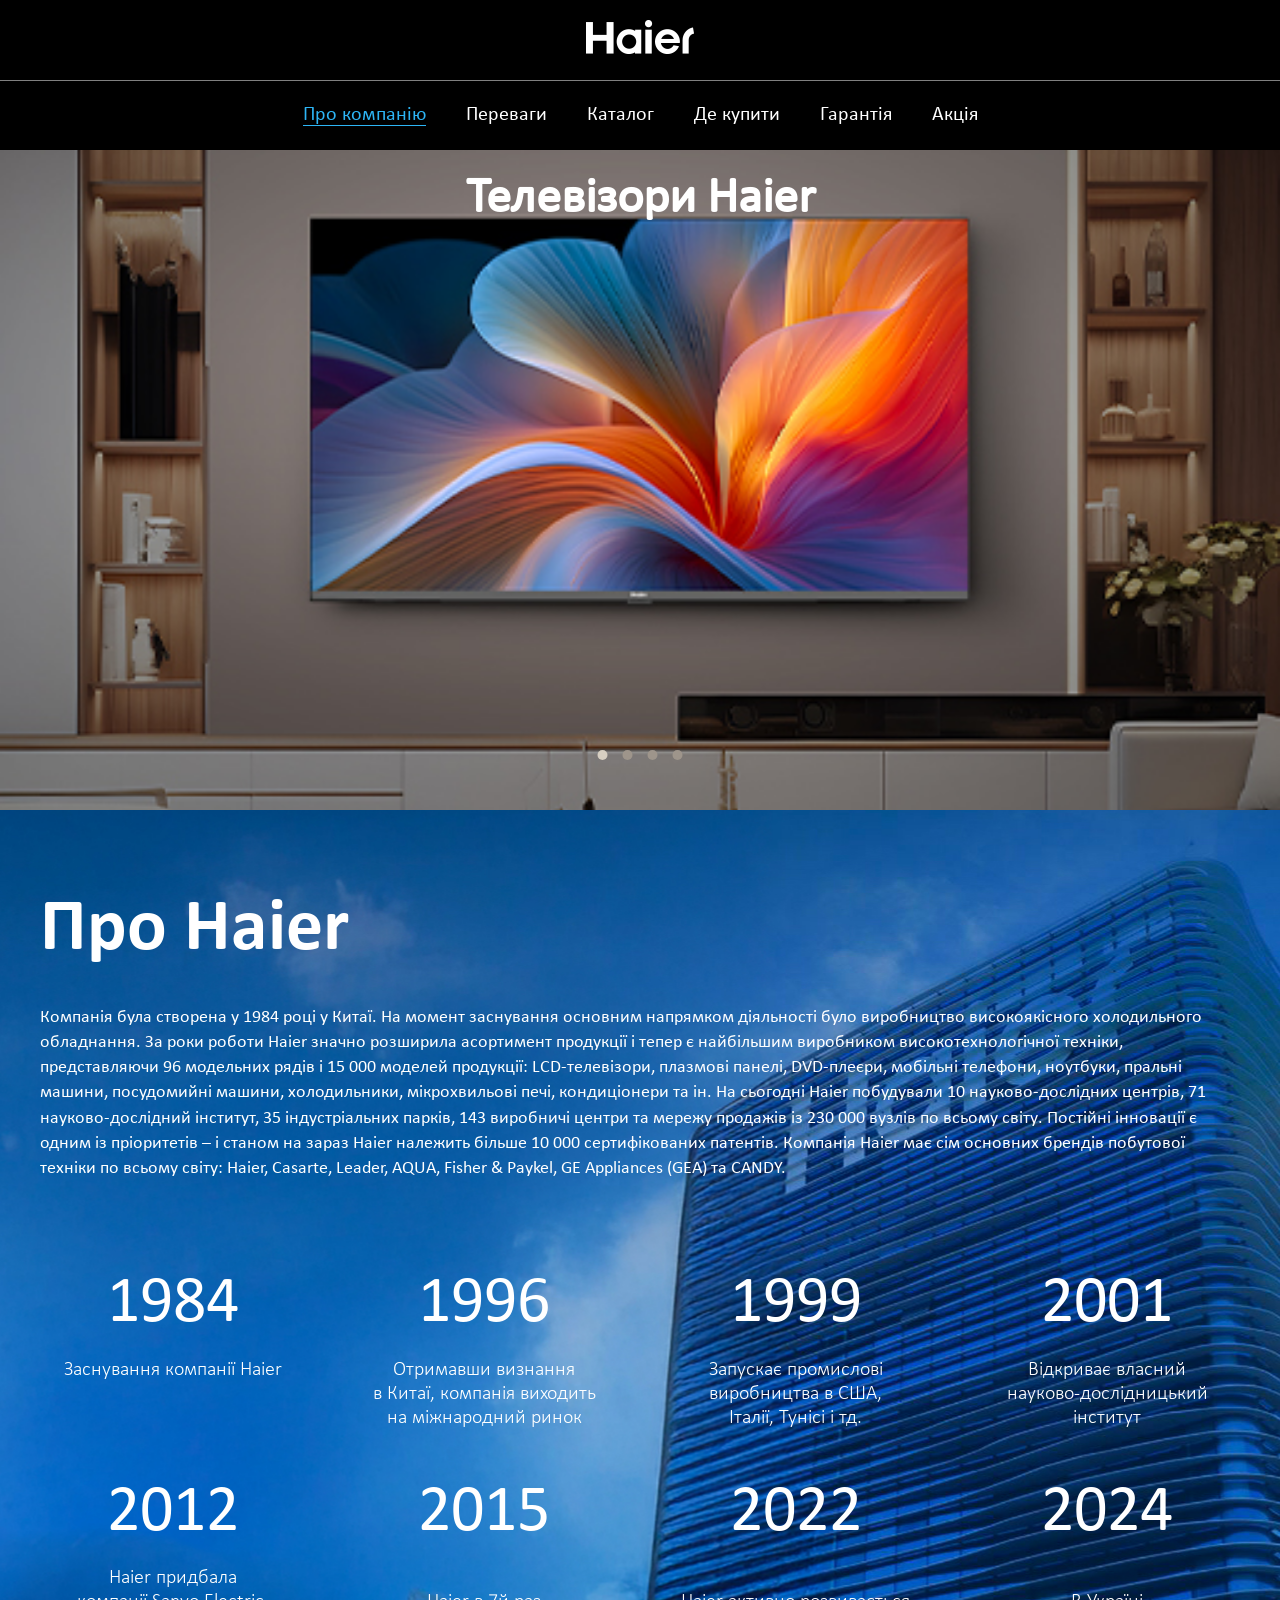
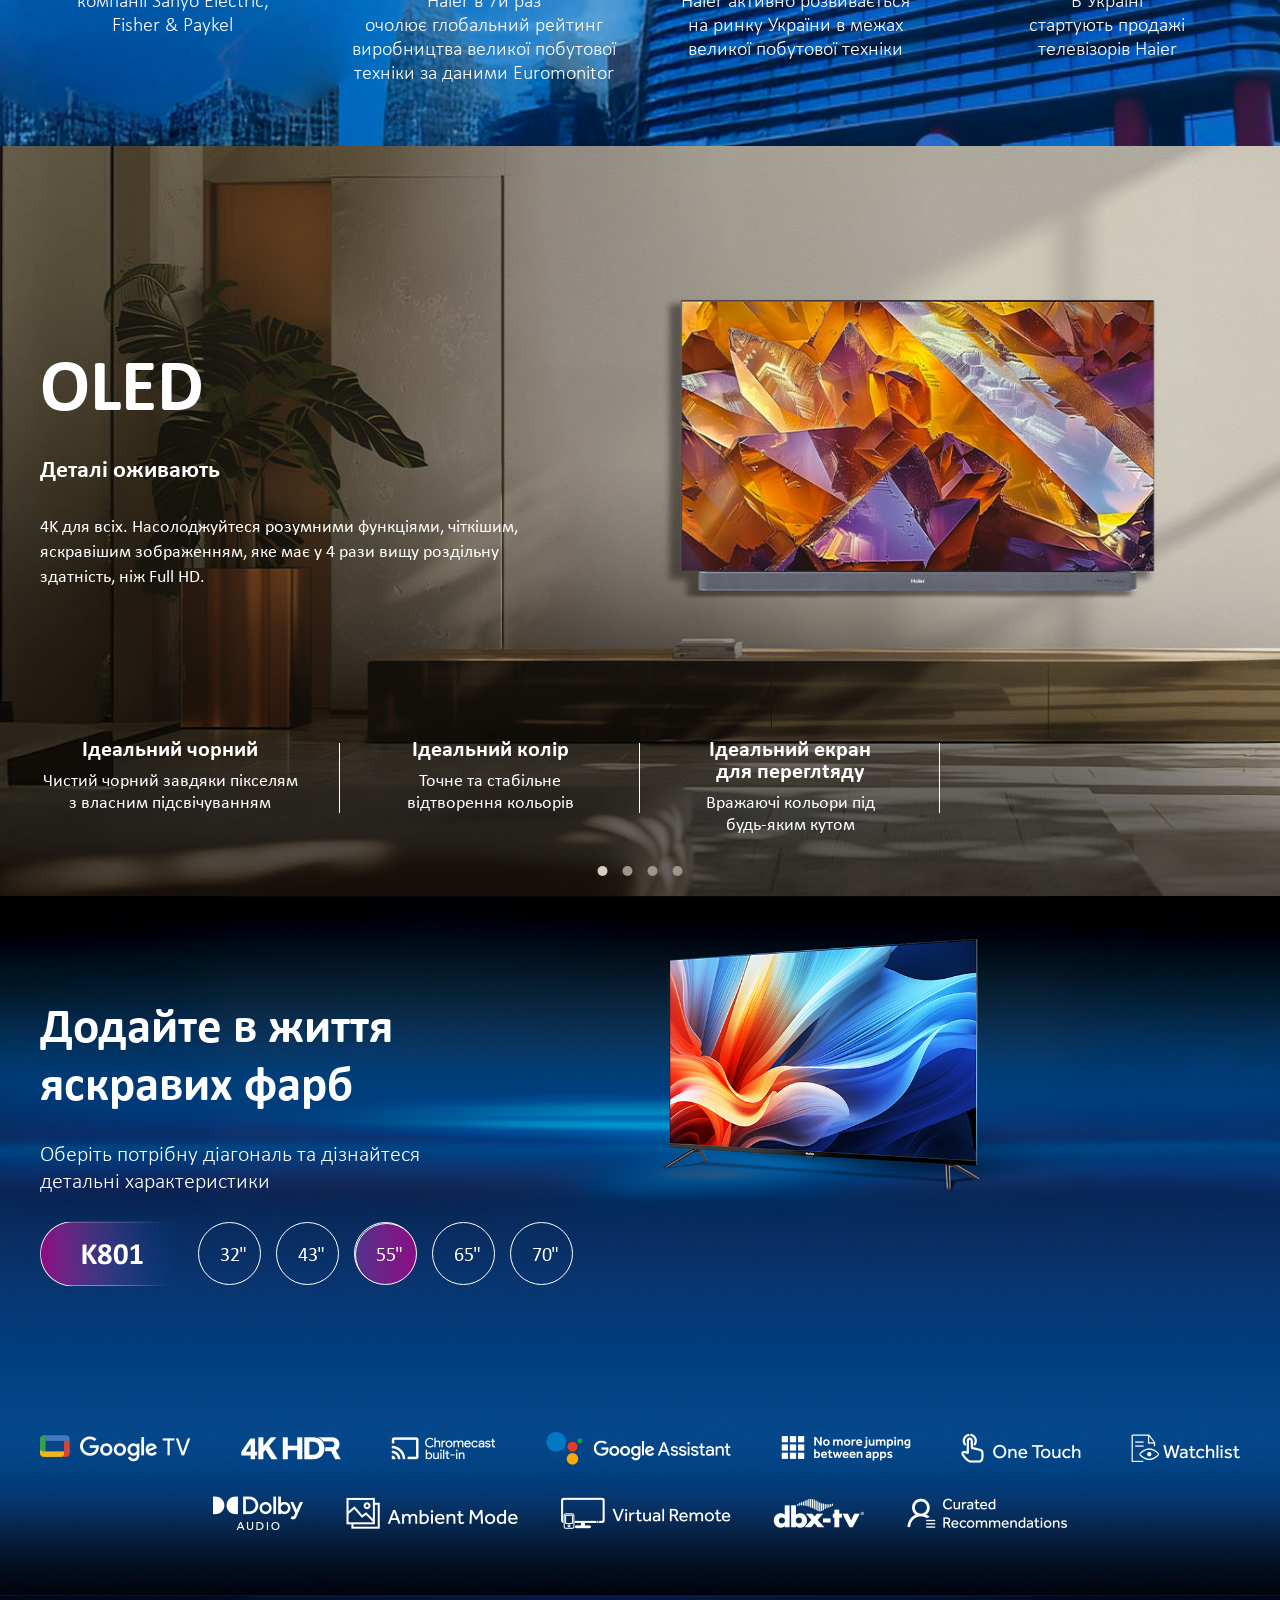
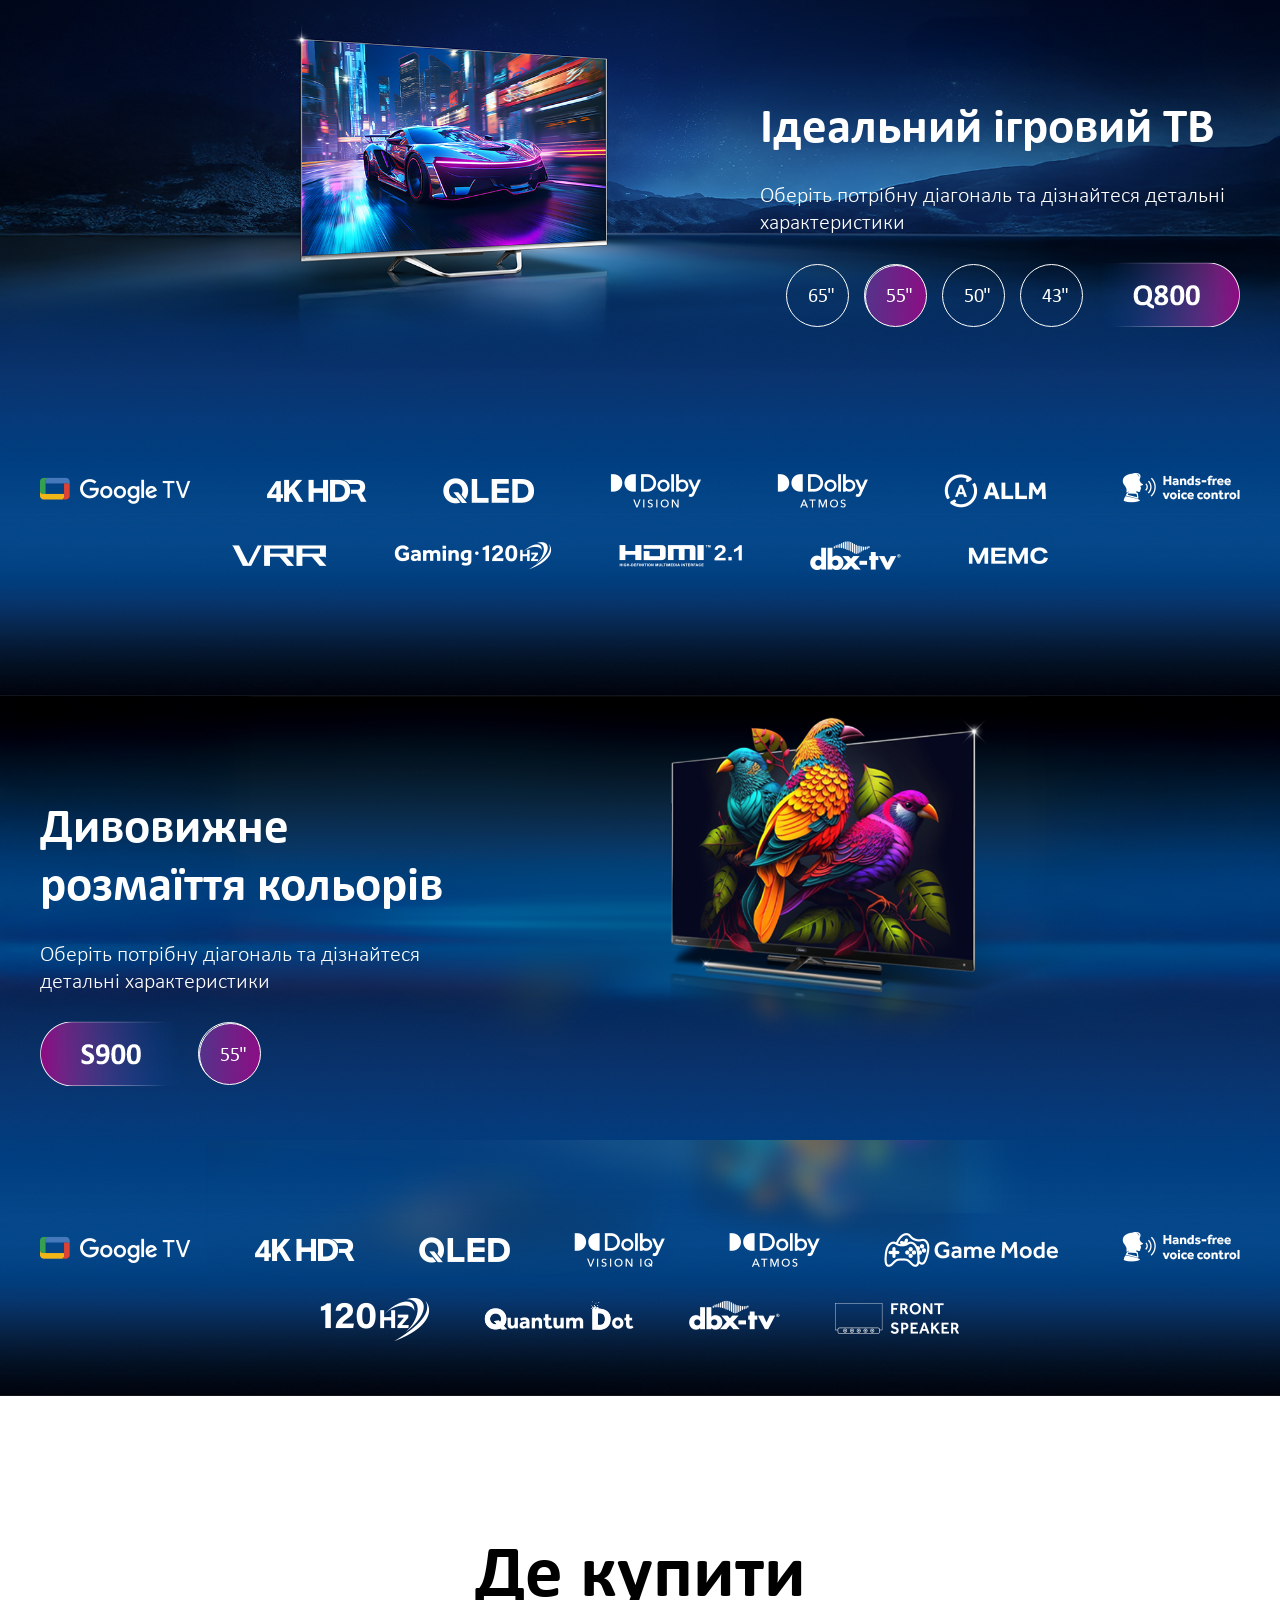
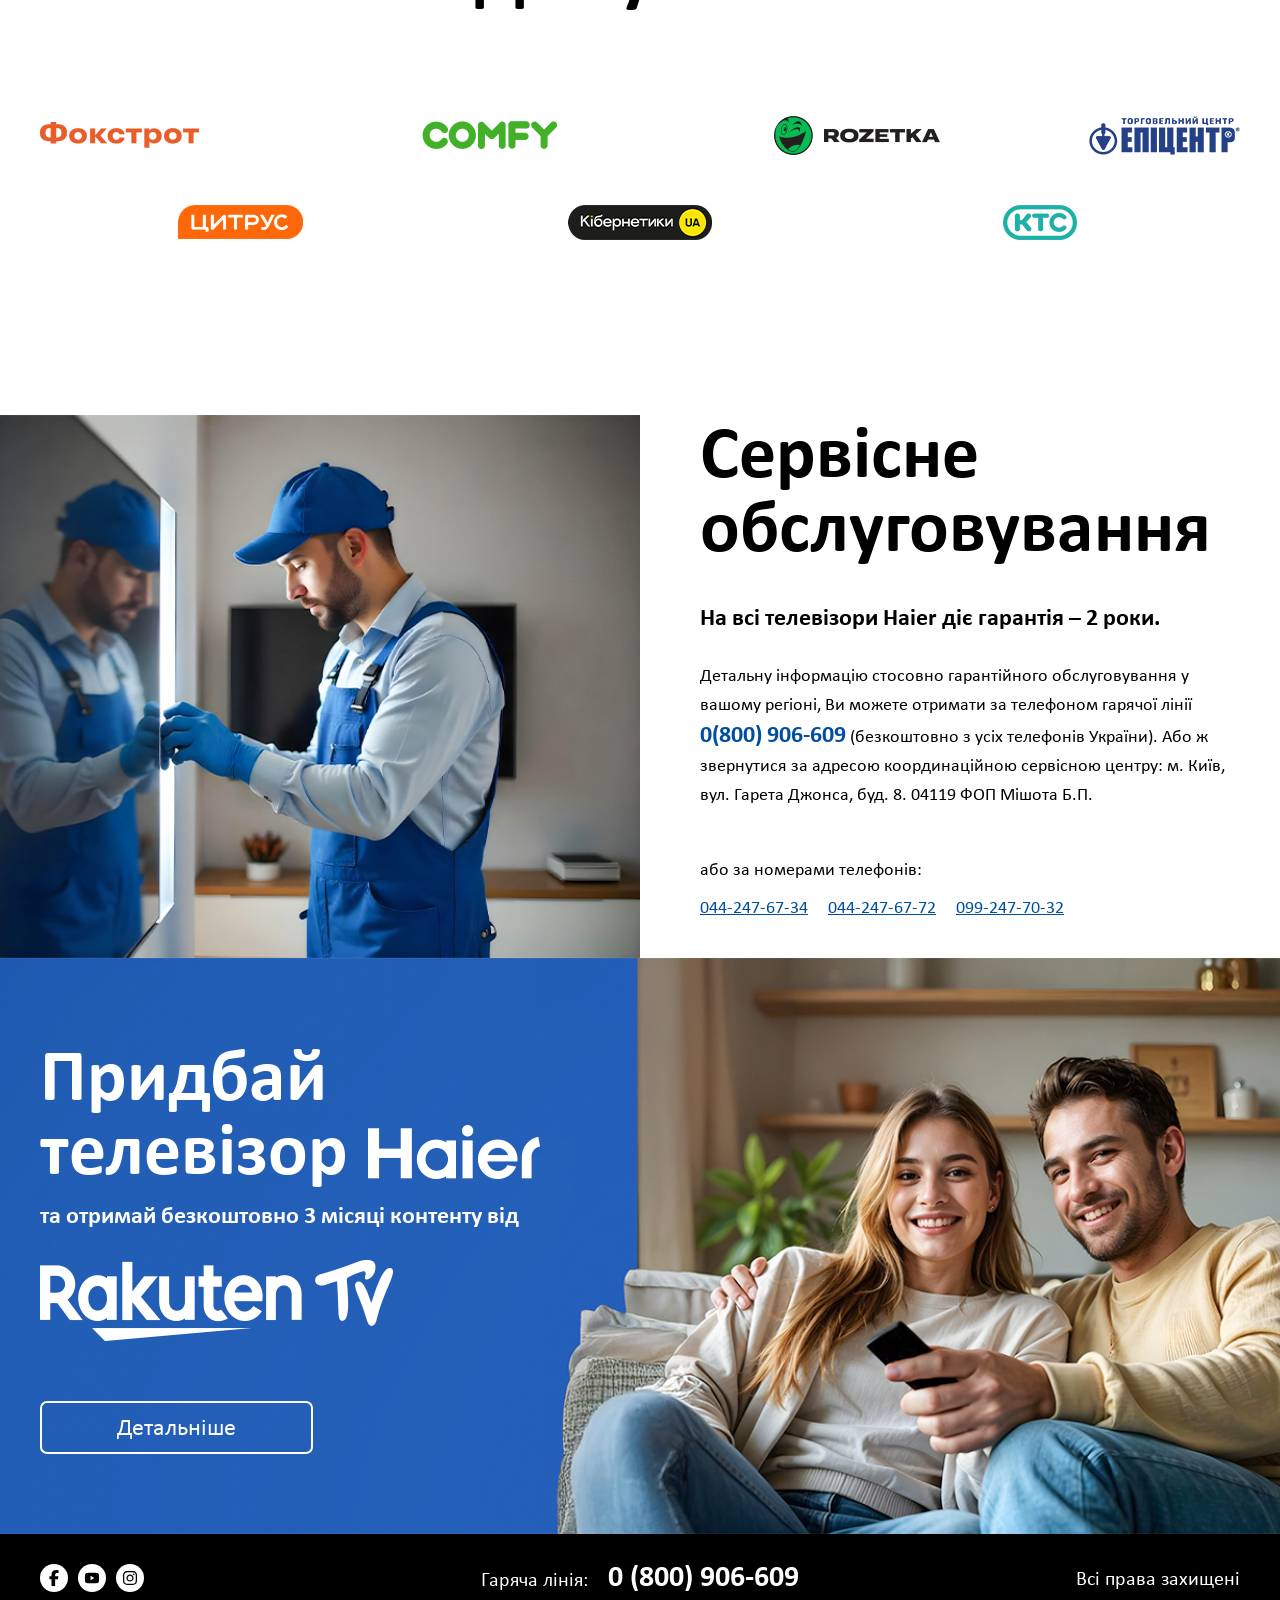
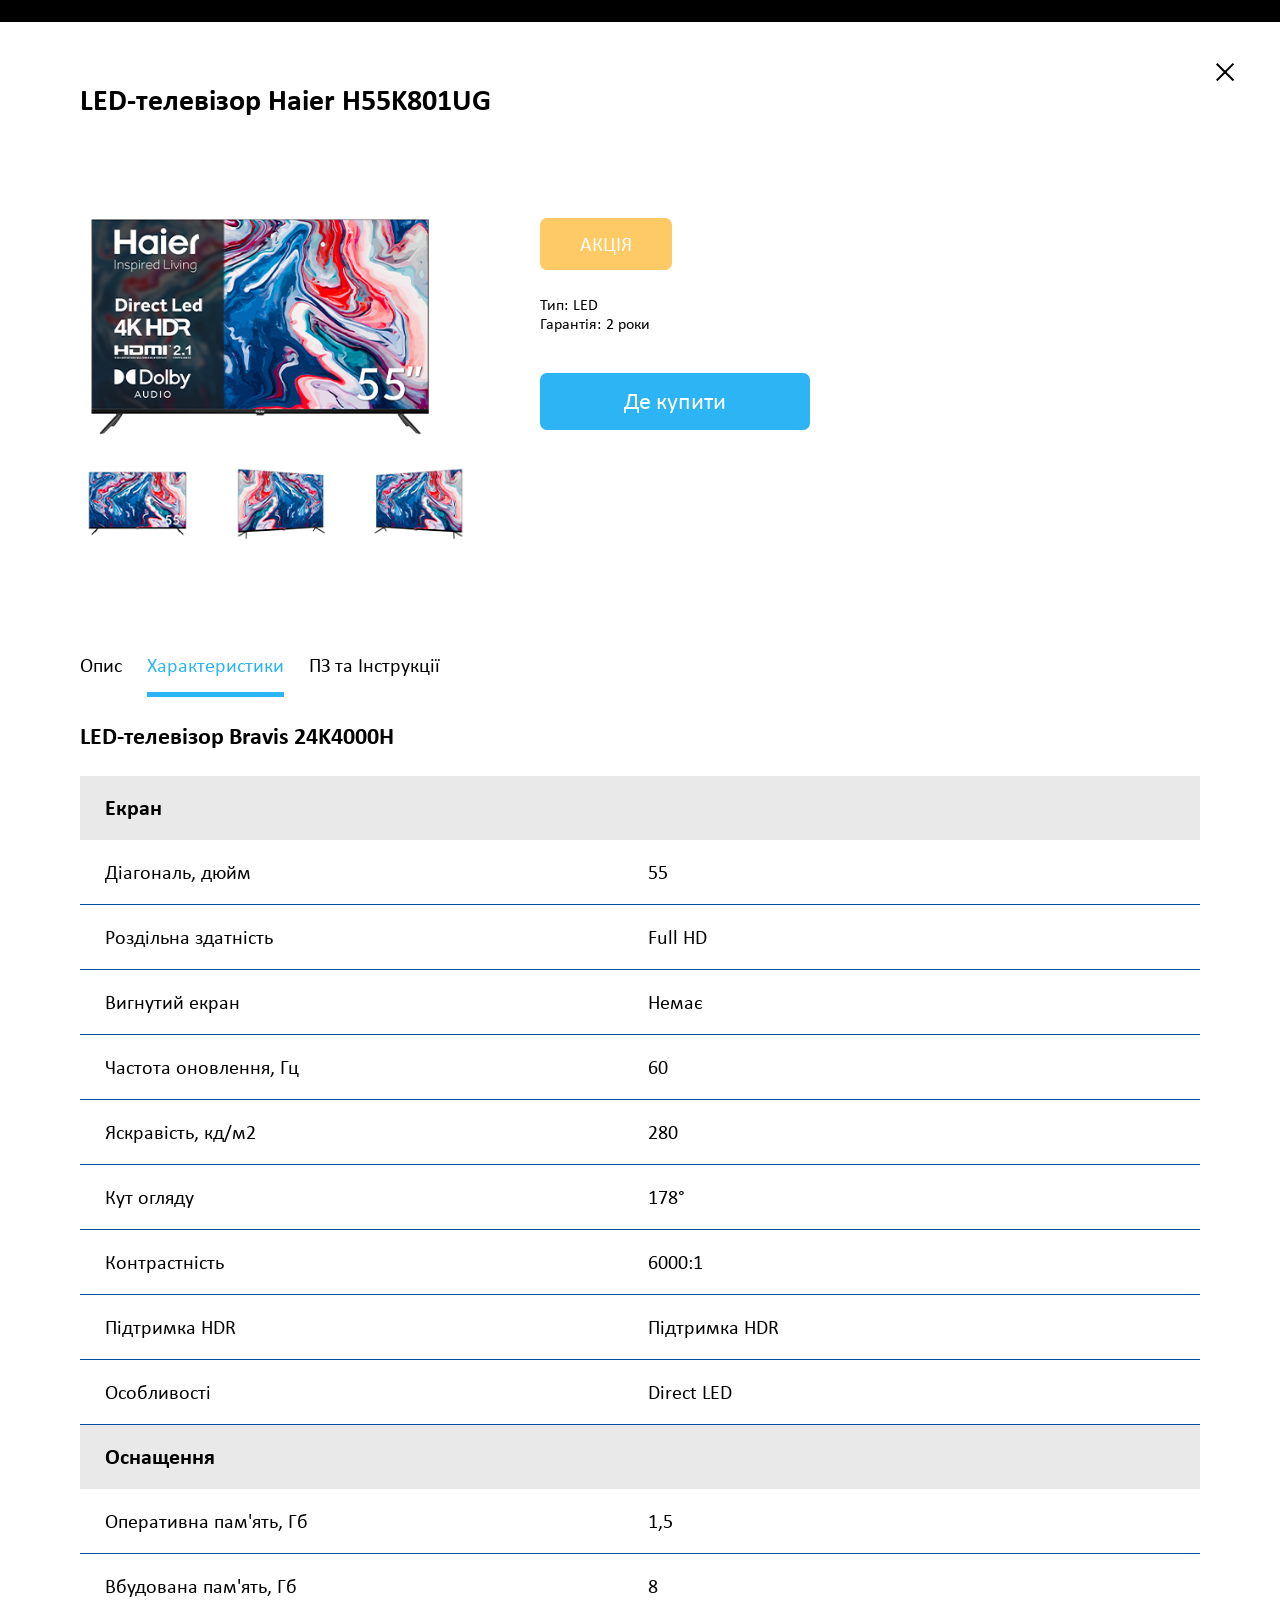
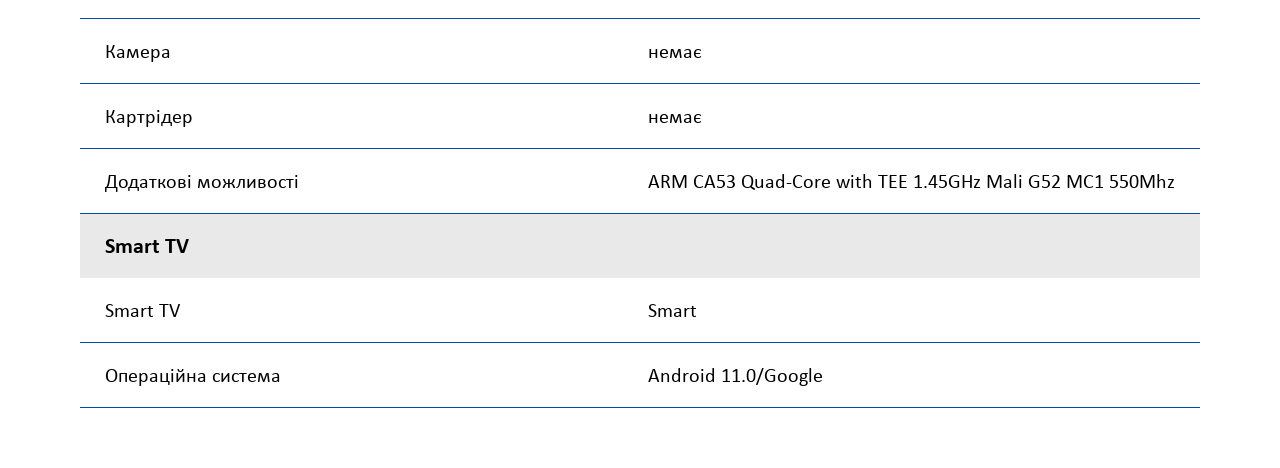
==== commit 64e6e15f: "add slide in multibaner section" ====
--- a/index.html
+++ b/index.html
@@ -241,34 +241,176 @@
       </div>
     </section>
     <section class="mutibaner">
-      <div class="mutibaner__slider mutibaner-slider">
-        <div class="mutibaner-slider mutibaner-slider__slide">
-          <div class="container">
-            <div class="mutibaner__inner feature">
-              <div class="feature__left-box">
-                <div class="feature__left-top">
-                  <h2 class="feature__title feature__title--top">4K@144Гц</h2>
-                  <p class="feature__text feature__text--top">Неймовірно швидкий дисплей із дивовижною плавністю.</p>
-                </div>
-                <div class="feature__left">
-                  <img class="feature__img feature__left-img" src="./images/miltibaner/multibaner-1.1.png" alt="Quantum HDR" />
-                  <h3 class="feature__title feature__title--left">Quantum HDR</h3>
-                  <p class="feature__text">Побачте світ у мільярді відтінків кольору.</p>
-                </div>
-              </div>
-              <div class="feature__right-box">
-                <div class="feature__right--top">
-                  <img class="feature__img feature__img--right-top" src="./images/miltibaner/multibaner-1.2.jpg" alt="" />
-                </div>
-                <div class="feature__right-bottom">
-                  <img class="feature__img feature__img--right-bottom" src="./images/miltibaner/multibaner-1.3.jpg" alt="" />
-                  <div class="feature__right-bottom-box">
-                    <h3 class="feature__title feature__title--right-bottom">Dolby Vision IQ та Dolby Atmos</h3>
-                    <p class="feature__text">Зануртеся глибше в історію...</p>
+      <div class="mutibaner__wrapper">
+        <div class="mutibaner__slider mutibaner-slider">
+          <div class="mutibaner-slider__slide" style="display: none;">
+            <div class="container">
+              <div class="mutibaner__inner feature">
+                <div class="feature__left-box">
+                  <div class="feature__left-top">
+                    <h2 class="feature__title feature__title--top">4K@144Гц</h2>
+                    <p class="feature__text feature__text--top">Неймовірно швидкий дисплей із дивовижною плавністю.</p>
                   </div>
-                </div>
-              </div>
-              
+                  <div class="feature__left">
+                    <img class="feature__img feature__left-img" src="./images/miltibaner/multibaner-1.1.png" alt="Quantum HDR" />
+                    <div class="feature__left-midle-box">
+                      <h3 class="feature__title feature__title--left">Quantum HDR</h3>
+                      <p class="feature__text">Побачте світ у мільярді відтінків кольору.</p>
+                    </div>
+                  </div>
+                </div>
+                <div class="feature__right-box">
+                  <div class="feature__right--top">
+                    <img class="feature__img feature__img--right-top" src="./images/miltibaner/multibaner-1.2.jpg" alt="" />
+                  </div>
+                  <div class="feature__right-bottom">
+                    <img class="feature__img feature__img--right-bottom" src="./images/miltibaner/multibaner-1.3.jpg" alt="" />
+                    <div class="feature__right-bottom-box">
+                      <h3 class="feature__title feature__title--right-bottom">Dolby Vision IQ та Dolby Atmos</h3>
+                      <p class="feature__text">Зануритеся глибше в історію, за допомогою візуальних ефектів та дій.</p>
+                    </div>
+                  </div>
+                </div>
+                
+              </div>
+            </div>
+          </div>
+          <div class="mutibaner-slider__slide" style="display: none;">
+            <div class="container">
+              <div class="syncing">
+                <div class="syncing__slider syncing-slider">
+                  <div class="syncing-slider__big">
+                    <div class="syncing-slider__big-item">
+                      <img class="syncing-slider__big-img" src="./images/miltibaner/syncing-big.jpg.png" alt="haier img">
+                    </div>
+                  </div>
+                  <div class="syncing-slider__thumb-wrapper">
+                    <div class="syncing-slider__thumb">
+                      <div class="syncing-slider__thumb-item">
+                        <img class="syncing-slider__thumb-img" src="./images/miltibaner/syncing-thumb-1.jpg" alt="haier img">
+                        <div class="syncing-slider__thumb-box">
+                          <h4 class="syncing-slider__thumb-item-title">
+                            HDR 10
+                          </h4>
+                          <p class="syncing-slider__thumb-item-text">
+                            Дивовижні деталі та яскраві кольори.
+                          </p>
+                        </div>
+                      </div>
+                      <div class="syncing-slider__thumb-item">
+                        <img class="syncing-slider__thumb-img" src="./images/miltibaner/syncing-thumb-2.jpg" alt="haier img">
+                        <div class="syncing-slider__thumb-box">
+                          <h4 class="syncing-slider__thumb-item-title">
+                            Google TV
+                          </h4>
+                          <p class="syncing-slider__thumb-item-text">
+                            Перетворіть свій дім на розважальний
+                          </p>
+                        </div>
+                      </div>
+                      <div class="syncing-slider__thumb-item">
+                        <img class="syncing-slider__thumb-img" src="./images/miltibaner/syncing-thumb-3.jpg" alt="haier img">
+                        <div class="syncing-slider__thumb-box">
+                          <h4 class="syncing-slider__thumb-item-title">
+                            Dolby Audio
+                          </h4>
+                          <p class="syncing-slider__thumb-item-text">
+                            Насичений, чистий і потужний звук.
+                          </p>
+                        </div>
+                      </div>
+                    </div>
+                  </div>
+                  <div class="product-slider__pagination">
+                    <span class="product-slider__bullet product-slider__bullet--active"></span>
+                    <span class="product-slider__bullet"></span>
+                    <span class="product-slider__bullet"></span>
+                    <span class="product-slider__bullet"></span>
+                  </div>
+                </div>
+              </div>
+            </div>
+          </div>
+          <div class="mutibaner-slider__slide" style="display: none;">
+            <div class="hdr" style="background-image: url('./images/miltibaner/hdr.jpg');">
+              <div class="container">
+                <div class="hdr__content">
+                  <h2 class="hdr__title">
+                    4K HDR
+                  </h2>
+                  <h4 class="hdr__subtitle">
+                    Деталі оживають
+                  </h4>
+                  <p class="hdr__text">
+                    4K для всіх. Насолоджуйтеся розумними функціями, чіткішим, яскравішим зображенням, яке має у 4 рази вищу роздільну
+                    здатність, ніж Full HD.
+                  </p>
+                </div>
+              </div>
+            </div>
+          </div>
+          <div class="mutibaner-slider__slide" style="display: none;">
+            <div class="qled" style="background-image: url('./images/miltibaner/qled.jpg');">
+              <div class="container">
+                <div class="qled__content">
+                  <h2 class="qled__title">
+                    QLED
+                  </h2>
+                  <h4 class="qled__subtitle">
+                    Деталі оживають
+                  </h4>
+                  <p class="qled__text">
+                    Відчуйте неймовірну передачу кольорів за будь-якого рівня яскравості. Телевізори QLED забезпечують яскраве, насичене
+                    зображення з мільярдом відтінків захопливих кольорів — завдяки технології Quantum Dot.
+                  </p>
+                </div>
+              </div>
+            </div>
+          </div>
+          <div class="mutibaner-slider__slide" >
+            <div class="oled" style="background-image: url('./images/miltibaner/oled.jpg');">
+              <div class="container">
+                <div class="oled__content">
+                  <div class="oled__content-box">
+                    <h2 class="oled__title">
+                      OLED
+                    </h2>
+                    <h4 class="oled__subtitle">
+                      Деталі оживають
+                    </h4>
+                    <p class="oled__text">
+                      4K для всіх. Насолоджуйтеся розумними функціями, чіткішим, яскравішим зображенням, яке має у 4 рази вищу роздільну
+                      здатність, ніж Full HD.
+                    </p>
+                  </div>
+                  <ul class="oled__list">
+                    <li class="oled__item">
+                      <h3 class="oled__item-title">
+                        Ідеальний чорний
+                      </h3>
+                      <p class="oled__item-text">
+                        Чистий чорний завдяки пікселям з власним підсвічуванням
+                      </p>
+                    </li>
+                    <li class="oled__item">
+                      <h3 class="oled__item-title">
+                        Ідеальний колір
+                      </h3>
+                      <p class="oled__item-text">
+                        Точне та стабільне відтворення кольорів
+                      </p>
+                    </li>
+                    <li class="oled__item">
+                      <h3 class="oled__item-title">
+                        Ідеальний екран для переглtяду
+                      </h3>
+                      <p class="oled__item-text">
+                        Вражаючі кольори під будь-яким кутом
+                      </p>
+                    </li>
+                  </ul>
+                </div>
+              </div>
             </div>
           </div>
         </div>
--- a/css/style.min.css
+++ b/css/style.min.css
@@ -19,7 +19,7 @@
   font-weight: 400; }
 
 @media -sass-debug-info{filename{font-family:file\:\/\/D\:\/GitHub\/Haier\/scss\/_vars\.scss}line{font-family:\0000325}}
-.about__title, .feature__title, .partner__title, .rakuten-tv__title, .rakuten-tv__text, .service__title, .service__subtitle, .service__decr-tel, .promo__title, .popup__title, .product-tabs__content-title, .table__title, .rakuten__form-title, .rakuten-step__title, .rakuten-step__item-title, .rakuten-info__title, .rakuten-popup__title, .footer__number {
+.about__title, .feature__title, .syncing-slider__thumb-item-title, .hdr__title, .hdr__subtitle, .qled__title, .qled__subtitle, .oled__title, .oled__subtitle, .oled__item-title, .partner__title, .rakuten-tv__title, .rakuten-tv__text, .service__title, .service__subtitle, .service__decr-tel, .promo__title, .popup__title, .product-tabs__content-title, .table__title, .rakuten__form-title, .rakuten-step__title, .rakuten-step__item-title, .rakuten-info__title, .rakuten-popup__title, .footer__number {
   font-family: 'Calibri Bold';
   font-weight: 700; }
 
@@ -603,83 +603,105 @@
     .about .about-slider {
       display: block; } }
 /* multibaner */
-@media -sass-debug-info{filename{font-family:file\:\/\/D\:\/GitHub\/Haier\/scss\/_index\.scss}line{font-family:\00003213}}
-.mutibaner {
-  padding: 70px 0; }
-
-@media -sass-debug-info{filename{font-family:file\:\/\/D\:\/GitHub\/Haier\/scss\/_index\.scss}line{font-family:\00003216}}
-.mutibaner-slider {
+@media -sass-debug-info{filename{font-family:file\:\/\/D\:\/GitHub\/Haier\/scss\/_index\.scss}line{font-family:\00003214}}
+.mutibaner__wrapper {
   position: relative; }
-@media -sass-debug-info{filename{font-family:file\:\/\/D\:\/GitHub\/Haier\/scss\/_index\.scss}line{font-family:\00003218}}
-  .mutibaner-slider__pagination {
-    display: -webkit-box;
-    display: -ms-flexbox;
-    display: flex;
-    gap: 15px;
-    position: absolute;
-    bottom: 0;
-    left: 50%;
-    -webkit-transform: translateX(-50%);
-            transform: translateX(-50%); }
-@media -sass-debug-info{filename{font-family:file\:\/\/D\:\/GitHub\/Haier\/scss\/_index\.scss}line{font-family:\00003227}}
-  .mutibaner-slider__bullet {
-    background-color: #9e958b;
-    width: 10px;
-    height: 10px;
-    border-radius: 50%;
-    display: inline-block; }
-@media -sass-debug-info{filename{font-family:file\:\/\/D\:\/GitHub\/Haier\/scss\/_index\.scss}line{font-family:\00003234}}
-    .mutibaner-slider__bullet--active {
-      background-color: #d7cfc2; }
-
+
+@media -sass-debug-info{filename{font-family:file\:\/\/D\:\/GitHub\/Haier\/scss\/_index\.scss}line{font-family:\00003219}}
+.mutibaner-slider__slide {
+  height: 750px;
+  width: 100%; }
+@media -sass-debug-info{filename{font-family:file\:\/\/D\:\/GitHub\/Haier\/scss\/_index\.scss}line{font-family:\00003223}}
+.mutibaner-slider__pagination {
+  display: -webkit-box;
+  display: -ms-flexbox;
+  display: flex;
+  gap: 15px;
+  position: absolute;
+  bottom: 20px;
+  left: 50%;
+  -webkit-transform: translateX(-50%);
+          transform: translateX(-50%); }
+@media -sass-debug-info{filename{font-family:file\:\/\/D\:\/GitHub\/Haier\/scss\/_index\.scss}line{font-family:\00003232}}
+.mutibaner-slider__bullet {
+  background-color: #9e958b;
+  width: 10px;
+  height: 10px;
+  border-radius: 50%;
+  display: inline-block; }
 @media -sass-debug-info{filename{font-family:file\:\/\/D\:\/GitHub\/Haier\/scss\/_index\.scss}line{font-family:\00003239}}
+  .mutibaner-slider__bullet--active {
+    background-color: #d7cfc2; }
+
+@media -sass-debug-info{filename{font-family:file\:\/\/D\:\/GitHub\/Haier\/scss\/_index\.scss}line{font-family:\00003244}}
 .feature {
   display: -webkit-box;
   display: -ms-flexbox;
-  display: flex; }
-@media -sass-debug-info{filename{font-family:file\:\/\/D\:\/GitHub\/Haier\/scss\/_index\.scss}line{font-family:\00003241}}
+  display: flex;
+  -webkit-box-pack: justify;
+      -ms-flex-pack: justify;
+          justify-content: space-between;
+  padding: 70px 0 30px; }
+@media -sass-debug-info{filename{font-family:file\:\/\/D\:\/GitHub\/Haier\/scss\/_index\.scss}line{font-family:\00003248}}
   .feature__left-box {
-    margin-right: 25px;
-    width: 530px; }
-@media -sass-debug-info{filename{font-family:file\:\/\/D\:\/GitHub\/Haier\/scss\/_index\.scss}line{font-family:\00003245}}
+    margin-right: 10px;
+    margin-bottom: -30px;
+    width: 512px;
+    display: -webkit-box;
+    display: -ms-flexbox;
+    display: flex;
+    -webkit-box-orient: vertical;
+    -webkit-box-direction: normal;
+        -ms-flex-direction: column;
+            flex-direction: column;
+    -webkit-box-pack: end;
+        -ms-flex-pack: end;
+            justify-content: flex-end; }
+@media -sass-debug-info{filename{font-family:file\:\/\/D\:\/GitHub\/Haier\/scss\/_index\.scss}line{font-family:\00003256}}
   .feature__left-top {
+    width: 320px;
     text-align: right;
-    margin-bottom: 60px; }
-@media -sass-debug-info{filename{font-family:file\:\/\/D\:\/GitHub\/Haier\/scss\/_index\.scss}line{font-family:\00003249}}
+    margin-bottom: 60px;
+    margin-left: auto; }
+@media -sass-debug-info{filename{font-family:file\:\/\/D\:\/GitHub\/Haier\/scss\/_index\.scss}line{font-family:\00003262}}
   .feature__title {
     color: #000000; }
-@media -sass-debug-info{filename{font-family:file\:\/\/D\:\/GitHub\/Haier\/scss\/_index\.scss}line{font-family:\00003252}}
+@media -sass-debug-info{filename{font-family:file\:\/\/D\:\/GitHub\/Haier\/scss\/_index\.scss}line{font-family:\00003265}}
     .feature__title--top {
       font-size: 70px;
       line-height: 1.2; }
-@media -sass-debug-info{filename{font-family:file\:\/\/D\:\/GitHub\/Haier\/scss\/_index\.scss}line{font-family:\00003256}}
+@media -sass-debug-info{filename{font-family:file\:\/\/D\:\/GitHub\/Haier\/scss\/_index\.scss}line{font-family:\00003269}}
     .feature__title--left {
       font-size: 40px; }
-@media -sass-debug-info{filename{font-family:file\:\/\/D\:\/GitHub\/Haier\/scss\/_index\.scss}line{font-family:\00003260}}
+@media -sass-debug-info{filename{font-family:file\:\/\/D\:\/GitHub\/Haier\/scss\/_index\.scss}line{font-family:\00003273}}
     .feature__title--right-bottom {
       font-size: 46px;
       line-height: 1; }
-@media -sass-debug-info{filename{font-family:file\:\/\/D\:\/GitHub\/Haier\/scss\/_index\.scss}line{font-family:\00003265}}
+@media -sass-debug-info{filename{font-family:file\:\/\/D\:\/GitHub\/Haier\/scss\/_index\.scss}line{font-family:\00003278}}
   .feature__text {
     color: #000000;
     font-size: 20px; }
-@media -sass-debug-info{filename{font-family:file\:\/\/D\:\/GitHub\/Haier\/scss\/_index\.scss}line{font-family:\00003269}}
+@media -sass-debug-info{filename{font-family:file\:\/\/D\:\/GitHub\/Haier\/scss\/_index\.scss}line{font-family:\00003282}}
   .feature__img {
     width: auto;
     height: auto;
     -o-object-fit: cover;
        object-fit: cover; }
-@media -sass-debug-info{filename{font-family:file\:\/\/D\:\/GitHub\/Haier\/scss\/_index\.scss}line{font-family:\00003273}}
+@media -sass-debug-info{filename{font-family:file\:\/\/D\:\/GitHub\/Haier\/scss\/_index\.scss}line{font-family:\00003286}}
     .feature__img--right-top {
-      width: 100%; }
-@media -sass-debug-info{filename{font-family:file\:\/\/D\:\/GitHub\/Haier\/scss\/_index\.scss}line{font-family:\00003276}}
+      width: 100%;
+      height: 337px; }
+@media -sass-debug-info{filename{font-family:file\:\/\/D\:\/GitHub\/Haier\/scss\/_index\.scss}line{font-family:\00003290}}
     .feature__img__left-img {
       width: 100%;
       margin-bottom: 40px; }
-@media -sass-debug-info{filename{font-family:file\:\/\/D\:\/GitHub\/Haier\/scss\/_index\.scss}line{font-family:\00003281}}
+@media -sass-debug-info{filename{font-family:file\:\/\/D\:\/GitHub\/Haier\/scss\/_index\.scss}line{font-family:\00003295}}
   .feature__right-box {
     width: 670px; }
-@media -sass-debug-info{filename{font-family:file\:\/\/D\:\/GitHub\/Haier\/scss\/_index\.scss}line{font-family:\00003285}}
+@media -sass-debug-info{filename{font-family:file\:\/\/D\:\/GitHub\/Haier\/scss\/_index\.scss}line{font-family:\00003298}}
+  .feature__right-bottom-box {
+    width: 320px; }
+@media -sass-debug-info{filename{font-family:file\:\/\/D\:\/GitHub\/Haier\/scss\/_index\.scss}line{font-family:\00003301}}
   .feature__right-bottom {
     padding-top: 25px;
     display: -webkit-box;
@@ -692,18 +714,243 @@
         -ms-flex-pack: justify;
             justify-content: space-between;
     gap: 10px; }
+@media -sass-debug-info{filename{font-family:file\:\/\/D\:\/GitHub\/Haier\/scss\/_index\.scss}line{font-family:\00003308}}
+  .feature__left-midle-box {
+    max-width: 370px;
+    width: 100%; }
+
+@media -sass-debug-info{filename{font-family:file\:\/\/D\:\/GitHub\/Haier\/scss\/_index\.scss}line{font-family:\00003313}}
+.syncing {
+  padding: 60px 0 75px; }
+@media -sass-debug-info{filename{font-family:file\:\/\/D\:\/GitHub\/Haier\/scss\/_index\.scss}line{font-family:\00003316}}
+  .syncing__slider {
+    display: -webkit-box;
+    display: -ms-flexbox;
+    display: flex;
+    -webkit-box-pack: justify;
+        -ms-flex-pack: justify;
+            justify-content: space-between; }
+
+@media -sass-debug-info{filename{font-family:file\:\/\/D\:\/GitHub\/Haier\/scss\/_index\.scss}line{font-family:\00003321}}
+.syncing-slider {
+  width: 100%; }
+@media -sass-debug-info{filename{font-family:file\:\/\/D\:\/GitHub\/Haier\/scss\/_index\.scss}line{font-family:\00003323}}
+  .syncing-slider__big {
+    width: 750px;
+    margin-right: 10px; }
+@media -sass-debug-info{filename{font-family:file\:\/\/D\:\/GitHub\/Haier\/scss\/_index\.scss}line{font-family:\00003327}}
+  .syncing-slider__big-item {
+    width: 100%; }
+@media -sass-debug-info{filename{font-family:file\:\/\/D\:\/GitHub\/Haier\/scss\/_index\.scss}line{font-family:\00003330}}
+  .syncing-slider__big-img {
+    width: 100%;
+    height: auto;
+    -o-object-fit: cover;
+       object-fit: cover; }
+@media -sass-debug-info{filename{font-family:file\:\/\/D\:\/GitHub\/Haier\/scss\/_index\.scss}line{font-family:\00003335}}
+  .syncing-slider__thumb-wrapper {
+    text-align: left;
+    padding-right: 60px; }
+@media -sass-debug-info{filename{font-family:file\:\/\/D\:\/GitHub\/Haier\/scss\/_index\.scss}line{font-family:\00003339}}
+  .syncing-slider__thumb {
+    display: -webkit-box;
+    display: -ms-flexbox;
+    display: flex;
+    -webkit-box-orient: vertical;
+    -webkit-box-direction: normal;
+        -ms-flex-direction: column;
+            flex-direction: column;
+    gap: 10px; }
+@media -sass-debug-info{filename{font-family:file\:\/\/D\:\/GitHub\/Haier\/scss\/_index\.scss}line{font-family:\00003344}}
+  .syncing-slider__thumb-img {
+    width: auto;
+    height: auto;
+    -o-object-fit: cover;
+       object-fit: cover; }
+@media -sass-debug-info{filename{font-family:file\:\/\/D\:\/GitHub\/Haier\/scss\/_index\.scss}line{font-family:\00003349}}
+  .syncing-slider__thumb-box {
+    margin-top: 10px;
+    color: #000000; }
+@media -sass-debug-info{filename{font-family:file\:\/\/D\:\/GitHub\/Haier\/scss\/_index\.scss}line{font-family:\00003353}}
+  .syncing-slider__thumb-item-title {
+    font-size: 32px; }
+@media -sass-debug-info{filename{font-family:file\:\/\/D\:\/GitHub\/Haier\/scss\/_index\.scss}line{font-family:\00003357}}
+  .syncing-slider__thumb-item-text {
+    font-size: 18px; }
+@media -sass-debug-info{filename{font-family:file\:\/\/D\:\/GitHub\/Haier\/scss\/_index\.scss}line{font-family:\00003360}}
+  .syncing-slider__pagination {
+    display: none;
+    -webkit-box-align: center;
+        -ms-flex-align: center;
+            align-items: center;
+    gap: 15px;
+    position: absolute;
+    bottom: 0;
+    left: 50%;
+    -webkit-transform: translateX(-50%);
+            transform: translateX(-50%); }
+@media -sass-debug-info{filename{font-family:file\:\/\/D\:\/GitHub\/Haier\/scss\/_index\.scss}line{font-family:\00003369}}
+  .syncing-slider__bullet {
+    width: 10px;
+    height: 10px;
+    border-radius: 50%;
+    background-color: #cbe0f3; }
+@media -sass-debug-info{filename{font-family:file\:\/\/D\:\/GitHub\/Haier\/scss\/_index\.scss}line{font-family:\00003374}}
+    .syncing-slider__bullet--active {
+      background-color: #9dbedd; }
+
+@media -sass-debug-info{filename{font-family:file\:\/\/D\:\/GitHub\/Haier\/scss\/_index\.scss}line{font-family:\00003379}}
+.hdr,
+.qled,
+.oled {
+  height: 100%;
+  background-size: cover;
+  background-position: center center;
+  background-repeat: no-repeat;
+  display: -webkit-box;
+  display: -ms-flexbox;
+  display: flex;
+  -webkit-box-orient: vertical;
+  -webkit-box-direction: normal;
+      -ms-flex-direction: column;
+          flex-direction: column;
+  -webkit-box-pack: end;
+      -ms-flex-pack: end;
+          justify-content: flex-end; }
+
+@media -sass-debug-info{filename{font-family:file\:\/\/D\:\/GitHub\/Haier\/scss\/_index\.scss}line{font-family:\00003390}}
+.hdr {
+  padding-bottom: 170px; }
+@media -sass-debug-info{filename{font-family:file\:\/\/D\:\/GitHub\/Haier\/scss\/_index\.scss}line{font-family:\00003392}}
+  .hdr__content {
+    width: 50%;
+    display: -webkit-box;
+    display: -ms-flexbox;
+    display: flex;
+    -webkit-box-orient: vertical;
+    -webkit-box-direction: normal;
+        -ms-flex-direction: column;
+            flex-direction: column; }
+@media -sass-debug-info{filename{font-family:file\:\/\/D\:\/GitHub\/Haier\/scss\/_index\.scss}line{font-family:\00003397}}
+  .hdr__title {
+    font-size: 74px;
+    line-height: 1.2;
+    margin-bottom: 25px; }
+@media -sass-debug-info{filename{font-family:file\:\/\/D\:\/GitHub\/Haier\/scss\/_index\.scss}line{font-family:\00003403}}
+  .hdr__subtitle {
+    font-size: 24px;
+    line-height: 1.2;
+    margin-bottom: 30px; }
+@media -sass-debug-info{filename{font-family:file\:\/\/D\:\/GitHub\/Haier\/scss\/_index\.scss}line{font-family:\00003409}}
+  .hdr__text {
+    font-size: 18px;
+    line-height: 1.38; }
+
+@media -sass-debug-info{filename{font-family:file\:\/\/D\:\/GitHub\/Haier\/scss\/_index\.scss}line{font-family:\00003414}}
+.qled {
+  padding-bottom: 70px; }
+@media -sass-debug-info{filename{font-family:file\:\/\/D\:\/GitHub\/Haier\/scss\/_index\.scss}line{font-family:\00003416}}
+  .qled__content {
+    max-width: 475px;
+    display: -webkit-box;
+    display: -ms-flexbox;
+    display: flex;
+    -webkit-box-orient: vertical;
+    -webkit-box-direction: normal;
+        -ms-flex-direction: column;
+            flex-direction: column; }
+@media -sass-debug-info{filename{font-family:file\:\/\/D\:\/GitHub\/Haier\/scss\/_index\.scss}line{font-family:\00003421}}
+  .qled__title {
+    font-size: 74px;
+    line-height: 1.2;
+    margin-bottom: 10px; }
+@media -sass-debug-info{filename{font-family:file\:\/\/D\:\/GitHub\/Haier\/scss\/_index\.scss}line{font-family:\00003427}}
+  .qled__subtitle {
+    font-size: 24px;
+    line-height: 1.2;
+    margin-bottom: 30px; }
+@media -sass-debug-info{filename{font-family:file\:\/\/D\:\/GitHub\/Haier\/scss\/_index\.scss}line{font-family:\00003433}}
+  .qled__text {
+    font-size: 18px;
+    line-height: 1.38; }
+
+@media -sass-debug-info{filename{font-family:file\:\/\/D\:\/GitHub\/Haier\/scss\/_index\.scss}line{font-family:\00003438}}
+.oled {
+  padding-bottom: 60px; }
+@media -sass-debug-info{filename{font-family:file\:\/\/D\:\/GitHub\/Haier\/scss\/_index\.scss}line{font-family:\00003440}}
+  .oled__content {
+    display: -webkit-box;
+    display: -ms-flexbox;
+    display: flex;
+    -webkit-box-orient: vertical;
+    -webkit-box-direction: normal;
+        -ms-flex-direction: column;
+            flex-direction: column; }
+@media -sass-debug-info{filename{font-family:file\:\/\/D\:\/GitHub\/Haier\/scss\/_index\.scss}line{font-family:\00003444}}
+  .oled__content-box {
+    max-width: 510px;
+    width: 100%;
+    margin-bottom: 150px; }
+@media -sass-debug-info{filename{font-family:file\:\/\/D\:\/GitHub\/Haier\/scss\/_index\.scss}line{font-family:\00003449}}
+  .oled__title {
+    font-size: 74px;
+    line-height: 1.2;
+    margin-bottom: 25px; }
+@media -sass-debug-info{filename{font-family:file\:\/\/D\:\/GitHub\/Haier\/scss\/_index\.scss}line{font-family:\00003455}}
+  .oled__subtitle {
+    font-size: 24px;
+    line-height: 1.2;
+    margin-bottom: 30px; }
+@media -sass-debug-info{filename{font-family:file\:\/\/D\:\/GitHub\/Haier\/scss\/_index\.scss}line{font-family:\00003461}}
+  .oled__text {
+    font-size: 18px;
+    line-height: 1.38; }
+@media -sass-debug-info{filename{font-family:file\:\/\/D\:\/GitHub\/Haier\/scss\/_index\.scss}line{font-family:\00003465}}
+  .oled__list {
+    display: -webkit-box;
+    display: -ms-flexbox;
+    display: flex; }
+@media -sass-debug-info{filename{font-family:file\:\/\/D\:\/GitHub\/Haier\/scss\/_index\.scss}line{font-family:\00003468}}
+  .oled__item {
+    width: 300px;
+    text-align: center;
+    padding: 0 40px;
+    position: relative; }
+@media -sass-debug-info{filename{font-family:file\:\/\/D\:\/GitHub\/Haier\/scss\/_index\.scss}line{font-family:\00003473}}
+    .oled__item::after {
+      position: absolute;
+      content: '';
+      width: 1px;
+      height: 70px;
+      top: 5px;
+      right: 0;
+      background-color: #ffffff; }
+@media -sass-debug-info{filename{font-family:file\:\/\/D\:\/GitHub\/Haier\/scss\/_index\.scss}line{font-family:\00003482}}
+    .oled__item:first-child {
+      padding-left: 0; }
+@media -sass-debug-info{filename{font-family:file\:\/\/D\:\/GitHub\/Haier\/scss\/_index\.scss}line{font-family:\00003485}}
+    .oled__item:last-child {
+      padding: 0 50px; }
+@media -sass-debug-info{filename{font-family:file\:\/\/D\:\/GitHub\/Haier\/scss\/_index\.scss}line{font-family:\00003489}}
+  .oled__item-title {
+    font-size: 22px;
+    line-height: 1;
+    margin-bottom: 10px; }
+@media -sass-debug-info{filename{font-family:file\:\/\/D\:\/GitHub\/Haier\/scss\/_index\.scss}line{font-family:\00003495}}
+  .oled__item-text {
+    font-size: 18px; }
 
 /* partner */
-@media -sass-debug-info{filename{font-family:file\:\/\/D\:\/GitHub\/Haier\/scss\/_index\.scss}line{font-family:\00003295}}
+@media -sass-debug-info{filename{font-family:file\:\/\/D\:\/GitHub\/Haier\/scss\/_index\.scss}line{font-family:\00003501}}
 .partner {
   padding: 130px 0 175px; }
-@media -sass-debug-info{filename{font-family:file\:\/\/D\:\/GitHub\/Haier\/scss\/_index\.scss}line{font-family:\00003297}}
+@media -sass-debug-info{filename{font-family:file\:\/\/D\:\/GitHub\/Haier\/scss\/_index\.scss}line{font-family:\00003503}}
   .partner__title {
     font-size: 75px;
     color: #000000;
     margin-bottom: 100px;
     text-align: center; }
-@media -sass-debug-info{filename{font-family:file\:\/\/D\:\/GitHub\/Haier\/scss\/_index\.scss}line{font-family:\00003305}}
+@media -sass-debug-info{filename{font-family:file\:\/\/D\:\/GitHub\/Haier\/scss\/_index\.scss}line{font-family:\00003511}}
   .partner__inner {
     display: -webkit-box;
     display: -ms-flexbox;
@@ -711,7 +958,7 @@
     -ms-flex-wrap: wrap;
         flex-wrap: wrap;
     gap: 50px 0px; }
-@media -sass-debug-info{filename{font-family:file\:\/\/D\:\/GitHub\/Haier\/scss\/_index\.scss}line{font-family:\00003310}}
+@media -sass-debug-info{filename{font-family:file\:\/\/D\:\/GitHub\/Haier\/scss\/_index\.scss}line{font-family:\00003516}}
   .partner__link {
     -webkit-box-flex: 33%;
         -ms-flex: 33%;
@@ -725,7 +972,7 @@
     -webkit-box-align: center;
         -ms-flex-align: center;
             align-items: center; }
-@media -sass-debug-info{filename{font-family:file\:\/\/D\:\/GitHub\/Haier\/scss\/_index\.scss}line{font-family:\00003315}}
+@media -sass-debug-info{filename{font-family:file\:\/\/D\:\/GitHub\/Haier\/scss\/_index\.scss}line{font-family:\00003521}}
     .partner__link:nth-child(-n+4) {
       -webkit-box-flex: 20%;
           -ms-flex: 20%;
@@ -736,29 +983,29 @@
       -webkit-box-pack: center;
           -ms-flex-pack: center;
               justify-content: center; }
-@media -sass-debug-info{filename{font-family:file\:\/\/D\:\/GitHub\/Haier\/scss\/_index\.scss}line{font-family:\00003321}}
+@media -sass-debug-info{filename{font-family:file\:\/\/D\:\/GitHub\/Haier\/scss\/_index\.scss}line{font-family:\00003527}}
     .partner__link:nth-child(1) {
       -webkit-box-pack: start;
           -ms-flex-pack: start;
               justify-content: flex-start; }
-@media -sass-debug-info{filename{font-family:file\:\/\/D\:\/GitHub\/Haier\/scss\/_index\.scss}line{font-family:\00003324}}
+@media -sass-debug-info{filename{font-family:file\:\/\/D\:\/GitHub\/Haier\/scss\/_index\.scss}line{font-family:\00003530}}
     .partner__link:nth-child(3) {
       -webkit-box-pack: end;
           -ms-flex-pack: end;
               justify-content: flex-end; }
-@media -sass-debug-info{filename{font-family:file\:\/\/D\:\/GitHub\/Haier\/scss\/_index\.scss}line{font-family:\00003327}}
+@media -sass-debug-info{filename{font-family:file\:\/\/D\:\/GitHub\/Haier\/scss\/_index\.scss}line{font-family:\00003533}}
     .partner__link:nth-child(4) {
       -webkit-box-pack: end;
           -ms-flex-pack: end;
               justify-content: flex-end; }
 
 @media (max-width: 768px) {
-@media -sass-debug-info{filename{font-family:file\:\/\/D\:\/GitHub\/Haier\/scss\/_index\.scss}line{font-family:\00003335}}
+@media -sass-debug-info{filename{font-family:file\:\/\/D\:\/GitHub\/Haier\/scss\/_index\.scss}line{font-family:\00003541}}
   .partner__link {
     -webkit-box-flex: 0;
         -ms-flex: 0;
             flex: 0; }
-@media -sass-debug-info{filename{font-family:file\:\/\/D\:\/GitHub\/Haier\/scss\/_index\.scss}line{font-family:\00003337}}
+@media -sass-debug-info{filename{font-family:file\:\/\/D\:\/GitHub\/Haier\/scss\/_index\.scss}line{font-family:\00003543}}
     .partner__link:nth-child(1) {
       -webkit-box-ordinal-group: 6;
           -ms-flex-order: 5;
@@ -769,10 +1016,10 @@
       -webkit-box-flex: 50%;
           -ms-flex: 50%;
               flex: 50%; }
-@media -sass-debug-info{filename{font-family:file\:\/\/D\:\/GitHub\/Haier\/scss\/_index\.scss}line{font-family:\00003341}}
+@media -sass-debug-info{filename{font-family:file\:\/\/D\:\/GitHub\/Haier\/scss\/_index\.scss}line{font-family:\00003547}}
       .partner__link:nth-child(1) img {
         width: 140px; }
-@media -sass-debug-info{filename{font-family:file\:\/\/D\:\/GitHub\/Haier\/scss\/_index\.scss}line{font-family:\00003345}}
+@media -sass-debug-info{filename{font-family:file\:\/\/D\:\/GitHub\/Haier\/scss\/_index\.scss}line{font-family:\00003551}}
     .partner__link:nth-child(2) {
       -webkit-box-ordinal-group: 3;
           -ms-flex-order: 2;
@@ -783,10 +1030,10 @@
       -webkit-box-flex: 50%;
           -ms-flex: 50%;
               flex: 50%; }
-@media -sass-debug-info{filename{font-family:file\:\/\/D\:\/GitHub\/Haier\/scss\/_index\.scss}line{font-family:\00003349}}
+@media -sass-debug-info{filename{font-family:file\:\/\/D\:\/GitHub\/Haier\/scss\/_index\.scss}line{font-family:\00003555}}
       .partner__link:nth-child(2) img {
         width: 116px; }
-@media -sass-debug-info{filename{font-family:file\:\/\/D\:\/GitHub\/Haier\/scss\/_index\.scss}line{font-family:\00003354}}
+@media -sass-debug-info{filename{font-family:file\:\/\/D\:\/GitHub\/Haier\/scss\/_index\.scss}line{font-family:\00003560}}
     .partner__link:nth-child(3) {
       -webkit-box-ordinal-group: 5;
           -ms-flex-order: 4;
@@ -797,10 +1044,10 @@
       -webkit-box-flex: 50%;
           -ms-flex: 50%;
               flex: 50%; }
-@media -sass-debug-info{filename{font-family:file\:\/\/D\:\/GitHub\/Haier\/scss\/_index\.scss}line{font-family:\00003358}}
+@media -sass-debug-info{filename{font-family:file\:\/\/D\:\/GitHub\/Haier\/scss\/_index\.scss}line{font-family:\00003564}}
       .partner__link:nth-child(3) img {
         width: 144px; }
-@media -sass-debug-info{filename{font-family:file\:\/\/D\:\/GitHub\/Haier\/scss\/_index\.scss}line{font-family:\00003362}}
+@media -sass-debug-info{filename{font-family:file\:\/\/D\:\/GitHub\/Haier\/scss\/_index\.scss}line{font-family:\00003568}}
     .partner__link:nth-child(4) {
       -webkit-box-ordinal-group: 3;
           -ms-flex-order: 2;
@@ -811,10 +1058,10 @@
       -webkit-box-flex: 30%;
           -ms-flex: 30%;
               flex: 30%; }
-@media -sass-debug-info{filename{font-family:file\:\/\/D\:\/GitHub\/Haier\/scss\/_index\.scss}line{font-family:\00003366}}
+@media -sass-debug-info{filename{font-family:file\:\/\/D\:\/GitHub\/Haier\/scss\/_index\.scss}line{font-family:\00003572}}
       .partner__link:nth-child(4) img {
         width: 134px; }
-@media -sass-debug-info{filename{font-family:file\:\/\/D\:\/GitHub\/Haier\/scss\/_index\.scss}line{font-family:\00003370}}
+@media -sass-debug-info{filename{font-family:file\:\/\/D\:\/GitHub\/Haier\/scss\/_index\.scss}line{font-family:\00003576}}
     .partner__link:nth-child(5) {
       -webkit-box-ordinal-group: 4;
           -ms-flex-order: 3;
@@ -825,10 +1072,10 @@
       -webkit-box-flex: 30%;
           -ms-flex: 30%;
               flex: 30%; }
-@media -sass-debug-info{filename{font-family:file\:\/\/D\:\/GitHub\/Haier\/scss\/_index\.scss}line{font-family:\00003374}}
+@media -sass-debug-info{filename{font-family:file\:\/\/D\:\/GitHub\/Haier\/scss\/_index\.scss}line{font-family:\00003580}}
       .partner__link:nth-child(5) img {
         width: 107px; }
-@media -sass-debug-info{filename{font-family:file\:\/\/D\:\/GitHub\/Haier\/scss\/_index\.scss}line{font-family:\00003378}}
+@media -sass-debug-info{filename{font-family:file\:\/\/D\:\/GitHub\/Haier\/scss\/_index\.scss}line{font-family:\00003584}}
     .partner__link:nth-child(7) {
       -webkit-box-ordinal-group: 3;
           -ms-flex-order: 2;
@@ -839,10 +1086,10 @@
       -webkit-box-flex: 15%;
           -ms-flex: 15%;
               flex: 15%; }
-@media -sass-debug-info{filename{font-family:file\:\/\/D\:\/GitHub\/Haier\/scss\/_index\.scss}line{font-family:\00003382}}
+@media -sass-debug-info{filename{font-family:file\:\/\/D\:\/GitHub\/Haier\/scss\/_index\.scss}line{font-family:\00003588}}
       .partner__link:nth-child(7) img {
         width: 65px; }
-@media -sass-debug-info{filename{font-family:file\:\/\/D\:\/GitHub\/Haier\/scss\/_index\.scss}line{font-family:\00003386}}
+@media -sass-debug-info{filename{font-family:file\:\/\/D\:\/GitHub\/Haier\/scss\/_index\.scss}line{font-family:\00003592}}
     .partner__link:nth-child(6) {
       -webkit-box-ordinal-group: 2;
           -ms-flex-order: 1;
@@ -854,24 +1101,24 @@
           -ms-flex: 50%;
               flex: 50%; } }
 /* rakuten-tv*/
-@media -sass-debug-info{filename{font-family:file\:\/\/D\:\/GitHub\/Haier\/scss\/_index\.scss}line{font-family:\00003397}}
+@media -sass-debug-info{filename{font-family:file\:\/\/D\:\/GitHub\/Haier\/scss\/_index\.scss}line{font-family:\00003603}}
 .rakuten-tv {
   padding: 80px 0;
   background-image: url("../images/content/haier-rak-bg.jpg");
   background-position: right 50% center;
   background-size: cover;
   background-repeat: no-repeat; }
-@media -sass-debug-info{filename{font-family:file\:\/\/D\:\/GitHub\/Haier\/scss\/_index\.scss}line{font-family:\00003403}}
+@media -sass-debug-info{filename{font-family:file\:\/\/D\:\/GitHub\/Haier\/scss\/_index\.scss}line{font-family:\00003609}}
   .rakuten-tv--singlPage {
     padding: 160px 0; }
-@media -sass-debug-info{filename{font-family:file\:\/\/D\:\/GitHub\/Haier\/scss\/_index\.scss}line{font-family:\00003406}}
+@media -sass-debug-info{filename{font-family:file\:\/\/D\:\/GitHub\/Haier\/scss\/_index\.scss}line{font-family:\00003612}}
   .rakuten-tv__img-mob {
     display: none;
     width: 100%;
     height: auto;
     -o-object-fit: cover;
        object-fit: cover; }
-@media -sass-debug-info{filename{font-family:file\:\/\/D\:\/GitHub\/Haier\/scss\/_index\.scss}line{font-family:\00003412}}
+@media -sass-debug-info{filename{font-family:file\:\/\/D\:\/GitHub\/Haier\/scss\/_index\.scss}line{font-family:\00003618}}
   .rakuten-tv__inner {
     display: -webkit-box;
     display: -ms-flexbox;
@@ -879,10 +1126,10 @@
     -webkit-box-pack: start;
         -ms-flex-pack: start;
             justify-content: flex-start; }
-@media -sass-debug-info{filename{font-family:file\:\/\/D\:\/GitHub\/Haier\/scss\/_index\.scss}line{font-family:\00003416}}
+@media -sass-debug-info{filename{font-family:file\:\/\/D\:\/GitHub\/Haier\/scss\/_index\.scss}line{font-family:\00003622}}
   .rakuten-tv__content {
     width: 600px; }
-@media -sass-debug-info{filename{font-family:file\:\/\/D\:\/GitHub\/Haier\/scss\/_index\.scss}line{font-family:\00003419}}
+@media -sass-debug-info{filename{font-family:file\:\/\/D\:\/GitHub\/Haier\/scss\/_index\.scss}line{font-family:\00003625}}
   .rakuten-tv__title-box {
     display: -webkit-box;
     display: -ms-flexbox;
@@ -892,21 +1139,21 @@
             align-items: end;
     margin-bottom: 15px;
     position: relative; }
-@media -sass-debug-info{filename{font-family:file\:\/\/D\:\/GitHub\/Haier\/scss\/_index\.scss}line{font-family:\00003425}}
+@media -sass-debug-info{filename{font-family:file\:\/\/D\:\/GitHub\/Haier\/scss\/_index\.scss}line{font-family:\00003631}}
   .rakuten-tv__title-img {
     position: absolute;
     bottom: 7px;
     right: 100px; }
-@media -sass-debug-info{filename{font-family:file\:\/\/D\:\/GitHub\/Haier\/scss\/_index\.scss}line{font-family:\00003430}}
+@media -sass-debug-info{filename{font-family:file\:\/\/D\:\/GitHub\/Haier\/scss\/_index\.scss}line{font-family:\00003636}}
   .rakuten-tv__title {
     font-size: 74px;
     line-height: 1;
     margin-right: 15px; }
-@media -sass-debug-info{filename{font-family:file\:\/\/D\:\/GitHub\/Haier\/scss\/_index\.scss}line{font-family:\00003436}}
+@media -sass-debug-info{filename{font-family:file\:\/\/D\:\/GitHub\/Haier\/scss\/_index\.scss}line{font-family:\00003642}}
   .rakuten-tv__text {
     font-size: 24px;
     margin-bottom: 30px; }
-@media -sass-debug-info{filename{font-family:file\:\/\/D\:\/GitHub\/Haier\/scss\/_index\.scss}line{font-family:\00003441}}
+@media -sass-debug-info{filename{font-family:file\:\/\/D\:\/GitHub\/Haier\/scss\/_index\.scss}line{font-family:\00003647}}
   .rakuten-tv__btn {
     display: inline-block;
     margin-top: 60px;
@@ -916,41 +1163,41 @@
     border-radius: 7px; }
 
 @media (max-width: 768px) {
-@media -sass-debug-info{filename{font-family:file\:\/\/D\:\/GitHub\/Haier\/scss\/_index\.scss}line{font-family:\00003451}}
+@media -sass-debug-info{filename{font-family:file\:\/\/D\:\/GitHub\/Haier\/scss\/_index\.scss}line{font-family:\00003657}}
   .rakuten-tv {
     padding: 0 0 30px;
     background-image: url("../images/content/blue-bg.svg");
     background-size: cover;
     background-position: center center; }
-@media -sass-debug-info{filename{font-family:file\:\/\/D\:\/GitHub\/Haier\/scss\/_index\.scss}line{font-family:\00003456}}
+@media -sass-debug-info{filename{font-family:file\:\/\/D\:\/GitHub\/Haier\/scss\/_index\.scss}line{font-family:\00003662}}
     .rakuten-tv__img-mob {
       display: block; }
-@media -sass-debug-info{filename{font-family:file\:\/\/D\:\/GitHub\/Haier\/scss\/_index\.scss}line{font-family:\00003459}}
+@media -sass-debug-info{filename{font-family:file\:\/\/D\:\/GitHub\/Haier\/scss\/_index\.scss}line{font-family:\00003665}}
     .rakuten-tv__inner {
       padding-top: 30px; }
-@media -sass-debug-info{filename{font-family:file\:\/\/D\:\/GitHub\/Haier\/scss\/_index\.scss}line{font-family:\00003462}}
+@media -sass-debug-info{filename{font-family:file\:\/\/D\:\/GitHub\/Haier\/scss\/_index\.scss}line{font-family:\00003668}}
     .rakuten-tv__text {
       font-size: 18px; } }
 @media (max-width: 680px) {
-@media -sass-debug-info{filename{font-family:file\:\/\/D\:\/GitHub\/Haier\/scss\/_index\.scss}line{font-family:\00003469}}
+@media -sass-debug-info{filename{font-family:file\:\/\/D\:\/GitHub\/Haier\/scss\/_index\.scss}line{font-family:\00003675}}
   .rakuten-tv__title {
     font-size: 55px; }
-@media -sass-debug-info{filename{font-family:file\:\/\/D\:\/GitHub\/Haier\/scss\/_index\.scss}line{font-family:\00003472}}
+@media -sass-debug-info{filename{font-family:file\:\/\/D\:\/GitHub\/Haier\/scss\/_index\.scss}line{font-family:\00003678}}
   .rakuten-tv__title-box {
     -ms-flex-wrap: wrap;
         flex-wrap: wrap; }
-@media -sass-debug-info{filename{font-family:file\:\/\/D\:\/GitHub\/Haier\/scss\/_index\.scss}line{font-family:\00003475}}
+@media -sass-debug-info{filename{font-family:file\:\/\/D\:\/GitHub\/Haier\/scss\/_index\.scss}line{font-family:\00003681}}
   .rakuten-tv__title-img {
     position: static; } }
 @media (max-width: 448px) {
-@media -sass-debug-info{filename{font-family:file\:\/\/D\:\/GitHub\/Haier\/scss\/_index\.scss}line{font-family:\00003482}}
+@media -sass-debug-info{filename{font-family:file\:\/\/D\:\/GitHub\/Haier\/scss\/_index\.scss}line{font-family:\00003688}}
   .rakuten-tv__text {
     font-size: 16px; } }
 /* service */
-@media -sass-debug-info{filename{font-family:file\:\/\/D\:\/GitHub\/Haier\/scss\/_index\.scss}line{font-family:\00003488}}
+@media -sass-debug-info{filename{font-family:file\:\/\/D\:\/GitHub\/Haier\/scss\/_index\.scss}line{font-family:\00003694}}
 .service {
   position: relative; }
-@media -sass-debug-info{filename{font-family:file\:\/\/D\:\/GitHub\/Haier\/scss\/_index\.scss}line{font-family:\00003490}}
+@media -sass-debug-info{filename{font-family:file\:\/\/D\:\/GitHub\/Haier\/scss\/_index\.scss}line{font-family:\00003696}}
   .service__inner {
     display: -webkit-box;
     display: -ms-flexbox;
@@ -962,7 +1209,7 @@
     -webkit-box-align: end;
         -ms-flex-align: end;
             align-items: flex-end; }
-@media -sass-debug-info{filename{font-family:file\:\/\/D\:\/GitHub\/Haier\/scss\/_index\.scss}line{font-family:\00003494}}
+@media -sass-debug-info{filename{font-family:file\:\/\/D\:\/GitHub\/Haier\/scss\/_index\.scss}line{font-family:\00003700}}
     .service__inner::before {
       background-image: url("../images/content/service-bg.jpg");
       position: absolute;
@@ -973,48 +1220,48 @@
       width: 50%;
       height: 100%;
       left: 0; }
-@media -sass-debug-info{filename{font-family:file\:\/\/D\:\/GitHub\/Haier\/scss\/_index\.scss}line{font-family:\00003506}}
+@media -sass-debug-info{filename{font-family:file\:\/\/D\:\/GitHub\/Haier\/scss\/_index\.scss}line{font-family:\00003712}}
   .service__img {
     display: none; }
-@media -sass-debug-info{filename{font-family:file\:\/\/D\:\/GitHub\/Haier\/scss\/_index\.scss}line{font-family:\00003508}}
+@media -sass-debug-info{filename{font-family:file\:\/\/D\:\/GitHub\/Haier\/scss\/_index\.scss}line{font-family:\00003714}}
     .service__img img {
       width: 100%;
       height: auto;
       -o-object-fit: cover;
          object-fit: cover; }
-@media -sass-debug-info{filename{font-family:file\:\/\/D\:\/GitHub\/Haier\/scss\/_index\.scss}line{font-family:\00003514}}
+@media -sass-debug-info{filename{font-family:file\:\/\/D\:\/GitHub\/Haier\/scss\/_index\.scss}line{font-family:\00003720}}
   .service__content {
     width: 540px;
     padding-bottom: 40px; }
-@media -sass-debug-info{filename{font-family:file\:\/\/D\:\/GitHub\/Haier\/scss\/_index\.scss}line{font-family:\00003518}}
+@media -sass-debug-info{filename{font-family:file\:\/\/D\:\/GitHub\/Haier\/scss\/_index\.scss}line{font-family:\00003724}}
   .service__title {
     font-size: 74px;
     line-height: 1;
     margin-bottom: 40px;
     color: #000000; }
-@media -sass-debug-info{filename{font-family:file\:\/\/D\:\/GitHub\/Haier\/scss\/_index\.scss}line{font-family:\00003525}}
+@media -sass-debug-info{filename{font-family:file\:\/\/D\:\/GitHub\/Haier\/scss\/_index\.scss}line{font-family:\00003731}}
   .service__subtitle {
     font-size: 24px;
     color: #000000;
     margin-bottom: 30px; }
-@media -sass-debug-info{filename{font-family:file\:\/\/D\:\/GitHub\/Haier\/scss\/_index\.scss}line{font-family:\00003531}}
+@media -sass-debug-info{filename{font-family:file\:\/\/D\:\/GitHub\/Haier\/scss\/_index\.scss}line{font-family:\00003737}}
   .service__decr {
     font-size: 18px;
     line-height: 1.6;
     color: #000000;
     margin-bottom: 50px; }
-@media -sass-debug-info{filename{font-family:file\:\/\/D\:\/GitHub\/Haier\/scss\/_index\.scss}line{font-family:\00003537}}
+@media -sass-debug-info{filename{font-family:file\:\/\/D\:\/GitHub\/Haier\/scss\/_index\.scss}line{font-family:\00003743}}
   .service__decr-tel {
     font-size: 24px;
     line-height: 1.25;
     color: #004ea2; }
-@media -sass-debug-info{filename{font-family:file\:\/\/D\:\/GitHub\/Haier\/scss\/_index\.scss}line{font-family:\00003543}}
+@media -sass-debug-info{filename{font-family:file\:\/\/D\:\/GitHub\/Haier\/scss\/_index\.scss}line{font-family:\00003749}}
   .service__contact-title {
     font-size: 18px;
     line-height: 1.25;
     margin-bottom: 15px;
     color: #000000; }
-@media -sass-debug-info{filename{font-family:file\:\/\/D\:\/GitHub\/Haier\/scss\/_index\.scss}line{font-family:\00003550}}
+@media -sass-debug-info{filename{font-family:file\:\/\/D\:\/GitHub\/Haier\/scss\/_index\.scss}line{font-family:\00003756}}
   .service__contact-list {
     display: -webkit-box;
     display: -ms-flexbox;
@@ -1023,7 +1270,7 @@
         -ms-flex-align: center;
             align-items: center;
     gap: 20px; }
-@media -sass-debug-info{filename{font-family:file\:\/\/D\:\/GitHub\/Haier\/scss\/_index\.scss}line{font-family:\00003555}}
+@media -sass-debug-info{filename{font-family:file\:\/\/D\:\/GitHub\/Haier\/scss\/_index\.scss}line{font-family:\00003761}}
   .service__contact-item {
     color: #004ea2;
     font-size: 18px;
@@ -1031,39 +1278,39 @@
     text-decoration: underline; }
 
 @media (max-width: 1180px) {
-@media -sass-debug-info{filename{font-family:file\:\/\/D\:\/GitHub\/Haier\/scss\/_index\.scss}line{font-family:\00003565}}
+@media -sass-debug-info{filename{font-family:file\:\/\/D\:\/GitHub\/Haier\/scss\/_index\.scss}line{font-family:\00003771}}
   .service__content {
     width: 425px; }
-@media -sass-debug-info{filename{font-family:file\:\/\/D\:\/GitHub\/Haier\/scss\/_index\.scss}line{font-family:\00003568}}
+@media -sass-debug-info{filename{font-family:file\:\/\/D\:\/GitHub\/Haier\/scss\/_index\.scss}line{font-family:\00003774}}
   .service__title {
     font-size: 45px; }
-@media -sass-debug-info{filename{font-family:file\:\/\/D\:\/GitHub\/Haier\/scss\/_index\.scss}line{font-family:\00003571}}
+@media -sass-debug-info{filename{font-family:file\:\/\/D\:\/GitHub\/Haier\/scss\/_index\.scss}line{font-family:\00003777}}
   .service__subtitle {
     font-size: 22px; }
-@media -sass-debug-info{filename{font-family:file\:\/\/D\:\/GitHub\/Haier\/scss\/_index\.scss}line{font-family:\00003574}}
+@media -sass-debug-info{filename{font-family:file\:\/\/D\:\/GitHub\/Haier\/scss\/_index\.scss}line{font-family:\00003780}}
   .service__decr-tel {
     font-size: 20px; } }
 @media (max-width: 950px) {
-@media -sass-debug-info{filename{font-family:file\:\/\/D\:\/GitHub\/Haier\/scss\/_index\.scss}line{font-family:\00003582}}
+@media -sass-debug-info{filename{font-family:file\:\/\/D\:\/GitHub\/Haier\/scss\/_index\.scss}line{font-family:\00003788}}
   .service__inner::before {
     background-position: 75%; }
-@media -sass-debug-info{filename{font-family:file\:\/\/D\:\/GitHub\/Haier\/scss\/_index\.scss}line{font-family:\00003586}}
+@media -sass-debug-info{filename{font-family:file\:\/\/D\:\/GitHub\/Haier\/scss\/_index\.scss}line{font-family:\00003792}}
   .service__content {
     width: 338px; }
-@media -sass-debug-info{filename{font-family:file\:\/\/D\:\/GitHub\/Haier\/scss\/_index\.scss}line{font-family:\00003589}}
+@media -sass-debug-info{filename{font-family:file\:\/\/D\:\/GitHub\/Haier\/scss\/_index\.scss}line{font-family:\00003795}}
   .service__contact-list {
     gap: 7px; } }
 @media (max-width: 768px) {
-@media -sass-debug-info{filename{font-family:file\:\/\/D\:\/GitHub\/Haier\/scss\/_index\.scss}line{font-family:\00003595}}
+@media -sass-debug-info{filename{font-family:file\:\/\/D\:\/GitHub\/Haier\/scss\/_index\.scss}line{font-family:\00003801}}
   .service {
     padding-top: 400px; }
-@media -sass-debug-info{filename{font-family:file\:\/\/D\:\/GitHub\/Haier\/scss\/_index\.scss}line{font-family:\00003597}}
+@media -sass-debug-info{filename{font-family:file\:\/\/D\:\/GitHub\/Haier\/scss\/_index\.scss}line{font-family:\00003803}}
     .service__inner {
       -webkit-box-orient: horizontal;
       -webkit-box-direction: normal;
           -ms-flex-direction: row;
               flex-direction: row; }
-@media -sass-debug-info{filename{font-family:file\:\/\/D\:\/GitHub\/Haier\/scss\/_index\.scss}line{font-family:\00003599}}
+@media -sass-debug-info{filename{font-family:file\:\/\/D\:\/GitHub\/Haier\/scss\/_index\.scss}line{font-family:\00003805}}
       .service__inner::before {
         background-image: url("../images/content/service-bg-mob.jpg");
         position: absolute;
@@ -1075,34 +1322,34 @@
         height: 395px;
         top: 0;
         left: 0; }
-@media -sass-debug-info{filename{font-family:file\:\/\/D\:\/GitHub\/Haier\/scss\/_index\.scss}line{font-family:\00003612}}
+@media -sass-debug-info{filename{font-family:file\:\/\/D\:\/GitHub\/Haier\/scss\/_index\.scss}line{font-family:\00003818}}
     .service__title, .service__subtitle {
       margin-bottom: 15px; }
-@media -sass-debug-info{filename{font-family:file\:\/\/D\:\/GitHub\/Haier\/scss\/_index\.scss}line{font-family:\00003616}}
+@media -sass-debug-info{filename{font-family:file\:\/\/D\:\/GitHub\/Haier\/scss\/_index\.scss}line{font-family:\00003822}}
     .service__content {
       width: 100%;
       padding-top: 40px; }
-@media -sass-debug-info{filename{font-family:file\:\/\/D\:\/GitHub\/Haier\/scss\/_index\.scss}line{font-family:\00003620}}
+@media -sass-debug-info{filename{font-family:file\:\/\/D\:\/GitHub\/Haier\/scss\/_index\.scss}line{font-family:\00003826}}
     .service__decr {
       margin-bottom: 20px; }
-@media -sass-debug-info{filename{font-family:file\:\/\/D\:\/GitHub\/Haier\/scss\/_index\.scss}line{font-family:\00003623}}
+@media -sass-debug-info{filename{font-family:file\:\/\/D\:\/GitHub\/Haier\/scss\/_index\.scss}line{font-family:\00003829}}
     .service__contact-list {
       gap: 10px; } }
 @media (max-width: 378px) {
-@media -sass-debug-info{filename{font-family:file\:\/\/D\:\/GitHub\/Haier\/scss\/_index\.scss}line{font-family:\00003630}}
+@media -sass-debug-info{filename{font-family:file\:\/\/D\:\/GitHub\/Haier\/scss\/_index\.scss}line{font-family:\00003836}}
   .service__contact-item {
     font-size: 16px; } }
-@media -sass-debug-info{filename{font-family:file\:\/\/D\:\/GitHub\/Haier\/scss\/_index\.scss}line{font-family:\00003637}}
+@media -sass-debug-info{filename{font-family:file\:\/\/D\:\/GitHub\/Haier\/scss\/_index\.scss}line{font-family:\00003843}}
 .promo__item {
   background-size: cover;
   background-position: center top;
   background-repeat: no-repeat;
   width: 100%;
   height: 700px; }
-@media -sass-debug-info{filename{font-family:file\:\/\/D\:\/GitHub\/Haier\/scss\/_index\.scss}line{font-family:\00003644}}
+@media -sass-debug-info{filename{font-family:file\:\/\/D\:\/GitHub\/Haier\/scss\/_index\.scss}line{font-family:\00003850}}
 .promo__inner {
   padding: 100px 0 0; }
-@media -sass-debug-info{filename{font-family:file\:\/\/D\:\/GitHub\/Haier\/scss\/_index\.scss}line{font-family:\00003648}}
+@media -sass-debug-info{filename{font-family:file\:\/\/D\:\/GitHub\/Haier\/scss\/_index\.scss}line{font-family:\00003854}}
 .promo__content--two {
   display: -webkit-box;
   display: -ms-flexbox;
@@ -1114,25 +1361,25 @@
   -webkit-box-align: end;
       -ms-flex-align: end;
           align-items: flex-end; }
-@media -sass-debug-info{filename{font-family:file\:\/\/D\:\/GitHub\/Haier\/scss\/_index\.scss}line{font-family:\00003652}}
+@media -sass-debug-info{filename{font-family:file\:\/\/D\:\/GitHub\/Haier\/scss\/_index\.scss}line{font-family:\00003858}}
   .promo__content--two .promo__title-box {
     max-width: 480px;
     width: 100%; }
-@media -sass-debug-info{filename{font-family:file\:\/\/D\:\/GitHub\/Haier\/scss\/_index\.scss}line{font-family:\00003658}}
+@media -sass-debug-info{filename{font-family:file\:\/\/D\:\/GitHub\/Haier\/scss\/_index\.scss}line{font-family:\00003864}}
 .promo__title-box {
   max-width: 450px;
   width: 100%; }
-@media -sass-debug-info{filename{font-family:file\:\/\/D\:\/GitHub\/Haier\/scss\/_index\.scss}line{font-family:\00003662}}
+@media -sass-debug-info{filename{font-family:file\:\/\/D\:\/GitHub\/Haier\/scss\/_index\.scss}line{font-family:\00003868}}
 .promo__title {
   display: block;
   font-size: 49px;
   color: #ffffff;
   margin-bottom: 30px; }
-@media -sass-debug-info{filename{font-family:file\:\/\/D\:\/GitHub\/Haier\/scss\/_index\.scss}line{font-family:\00003669}}
+@media -sass-debug-info{filename{font-family:file\:\/\/D\:\/GitHub\/Haier\/scss\/_index\.scss}line{font-family:\00003875}}
 .promo__subtitle {
   font-size: 22px;
   margin-bottom: 25px; }
-@media -sass-debug-info{filename{font-family:file\:\/\/D\:\/GitHub\/Haier\/scss\/_index\.scss}line{font-family:\00003674}}
+@media -sass-debug-info{filename{font-family:file\:\/\/D\:\/GitHub\/Haier\/scss\/_index\.scss}line{font-family:\00003880}}
 .promo__size-group {
   display: -webkit-box;
   display: -ms-flexbox;
@@ -1142,7 +1389,7 @@
           align-items: center;
   gap: 15px;
   margin-bottom: 145px; }
-@media -sass-debug-info{filename{font-family:file\:\/\/D\:\/GitHub\/Haier\/scss\/_index\.scss}line{font-family:\00003680}}
+@media -sass-debug-info{filename{font-family:file\:\/\/D\:\/GitHub\/Haier\/scss\/_index\.scss}line{font-family:\00003886}}
 .promo__size-btn {
   font-size: 20px;
   padding: 19px 20px;
@@ -1163,18 +1410,18 @@
           align-items: center;
   background-color: transparent;
   position: relative; }
-@media -sass-debug-info{filename{font-family:file\:\/\/D\:\/GitHub\/Haier\/scss\/_index\.scss}line{font-family:\00003694}}
+@media -sass-debug-info{filename{font-family:file\:\/\/D\:\/GitHub\/Haier\/scss\/_index\.scss}line{font-family:\00003900}}
   .promo__size-btn::after {
     position: absolute;
     content: '"';
     right: 13px; }
-@media -sass-debug-info{filename{font-family:file\:\/\/D\:\/GitHub\/Haier\/scss\/_index\.scss}line{font-family:\00003699}}
+@media -sass-debug-info{filename{font-family:file\:\/\/D\:\/GitHub\/Haier\/scss\/_index\.scss}line{font-family:\00003905}}
   .promo__size-btn--active {
     background-image: url("../images/icon/elips-active.svg"); }
-@media -sass-debug-info{filename{font-family:file\:\/\/D\:\/GitHub\/Haier\/scss\/_index\.scss}line{font-family:\00003702}}
+@media -sass-debug-info{filename{font-family:file\:\/\/D\:\/GitHub\/Haier\/scss\/_index\.scss}line{font-family:\00003908}}
   .promo__size-btn:hover {
     background-image: url("../images/icon/elips-active.svg"); }
-@media -sass-debug-info{filename{font-family:file\:\/\/D\:\/GitHub\/Haier\/scss\/_index\.scss}line{font-family:\00003706}}
+@media -sass-debug-info{filename{font-family:file\:\/\/D\:\/GitHub\/Haier\/scss\/_index\.scss}line{font-family:\00003912}}
 .promo__benefits-img {
   width: 100%;
   height: auto;
@@ -1183,19 +1430,19 @@
   margin: 0 auto; }
 
 @media (max-width: 768px) {
-@media -sass-debug-info{filename{font-family:file\:\/\/D\:\/GitHub\/Haier\/scss\/_index\.scss}line{font-family:\00003715}}
+@media -sass-debug-info{filename{font-family:file\:\/\/D\:\/GitHub\/Haier\/scss\/_index\.scss}line{font-family:\00003921}}
   .promo__item {
     padding-bottom: 60px; }
-@media -sass-debug-info{filename{font-family:file\:\/\/D\:\/GitHub\/Haier\/scss\/_index\.scss}line{font-family:\00003717}}
+@media -sass-debug-info{filename{font-family:file\:\/\/D\:\/GitHub\/Haier\/scss\/_index\.scss}line{font-family:\00003923}}
     .promo__item--one {
       background-image: url("../images/baner/baner-1-mob.jpg") !important; }
-@media -sass-debug-info{filename{font-family:file\:\/\/D\:\/GitHub\/Haier\/scss\/_index\.scss}line{font-family:\00003720}}
+@media -sass-debug-info{filename{font-family:file\:\/\/D\:\/GitHub\/Haier\/scss\/_index\.scss}line{font-family:\00003926}}
     .promo__item--two {
       background-image: url("../images/baner/baner-2-mob.jpg") !important; }
-@media -sass-debug-info{filename{font-family:file\:\/\/D\:\/GitHub\/Haier\/scss\/_index\.scss}line{font-family:\00003723}}
+@media -sass-debug-info{filename{font-family:file\:\/\/D\:\/GitHub\/Haier\/scss\/_index\.scss}line{font-family:\00003929}}
     .promo__item--tree {
       background-image: url("../images/baner/baner-3-mob.jpg") !important; }
-@media -sass-debug-info{filename{font-family:file\:\/\/D\:\/GitHub\/Haier\/scss\/_index\.scss}line{font-family:\00003728}}
+@media -sass-debug-info{filename{font-family:file\:\/\/D\:\/GitHub\/Haier\/scss\/_index\.scss}line{font-family:\00003934}}
   .promo__inner {
     display: -webkit-box;
     display: -ms-flexbox;
@@ -1209,52 +1456,52 @@
             justify-content: flex-end;
     height: 100%;
     padding-top: 0; }
-@media -sass-debug-info{filename{font-family:file\:\/\/D\:\/GitHub\/Haier\/scss\/_index\.scss}line{font-family:\00003736}}
+@media -sass-debug-info{filename{font-family:file\:\/\/D\:\/GitHub\/Haier\/scss\/_index\.scss}line{font-family:\00003942}}
   .promo__content--two {
     display: block; }
-@media -sass-debug-info{filename{font-family:file\:\/\/D\:\/GitHub\/Haier\/scss\/_index\.scss}line{font-family:\00003738}}
+@media -sass-debug-info{filename{font-family:file\:\/\/D\:\/GitHub\/Haier\/scss\/_index\.scss}line{font-family:\00003944}}
     .promo__content--two .promo__title-box {
       max-width: 100%; }
-@media -sass-debug-info{filename{font-family:file\:\/\/D\:\/GitHub\/Haier\/scss\/_index\.scss}line{font-family:\00003743}}
+@media -sass-debug-info{filename{font-family:file\:\/\/D\:\/GitHub\/Haier\/scss\/_index\.scss}line{font-family:\00003949}}
   .promo__title {
     font-size: 45px;
     margin-bottom: 15px; }
-@media -sass-debug-info{filename{font-family:file\:\/\/D\:\/GitHub\/Haier\/scss\/_index\.scss}line{font-family:\00003747}}
+@media -sass-debug-info{filename{font-family:file\:\/\/D\:\/GitHub\/Haier\/scss\/_index\.scss}line{font-family:\00003953}}
   .promo__subtitle {
     font-size: 20px; }
-@media -sass-debug-info{filename{font-family:file\:\/\/D\:\/GitHub\/Haier\/scss\/_index\.scss}line{font-family:\00003750}}
+@media -sass-debug-info{filename{font-family:file\:\/\/D\:\/GitHub\/Haier\/scss\/_index\.scss}line{font-family:\00003956}}
   .promo__size-icon {
     height: 50px; }
-@media -sass-debug-info{filename{font-family:file\:\/\/D\:\/GitHub\/Haier\/scss\/_index\.scss}line{font-family:\00003753}}
+@media -sass-debug-info{filename{font-family:file\:\/\/D\:\/GitHub\/Haier\/scss\/_index\.scss}line{font-family:\00003959}}
   .promo__size-group {
     margin-bottom: 0;
     gap: 10px;
     -ms-flex-wrap: wrap;
         flex-wrap: wrap; }
-@media -sass-debug-info{filename{font-family:file\:\/\/D\:\/GitHub\/Haier\/scss\/_index\.scss}line{font-family:\00003758}}
+@media -sass-debug-info{filename{font-family:file\:\/\/D\:\/GitHub\/Haier\/scss\/_index\.scss}line{font-family:\00003964}}
   .promo__size-btn {
     width: 50px;
     height: 50px;
     font-size: 15px;
     padding: 10px; }
-@media -sass-debug-info{filename{font-family:file\:\/\/D\:\/GitHub\/Haier\/scss\/_index\.scss}line{font-family:\00003763}}
+@media -sass-debug-info{filename{font-family:file\:\/\/D\:\/GitHub\/Haier\/scss\/_index\.scss}line{font-family:\00003969}}
     .promo__size-btn::after {
       right: 10px; }
-@media -sass-debug-info{filename{font-family:file\:\/\/D\:\/GitHub\/Haier\/scss\/_index\.scss}line{font-family:\00003767}}
+@media -sass-debug-info{filename{font-family:file\:\/\/D\:\/GitHub\/Haier\/scss\/_index\.scss}line{font-family:\00003973}}
     .promo__size-btn--active {
       background-image: url("../images/icon/elips-active-mob.svg"); }
-@media -sass-debug-info{filename{font-family:file\:\/\/D\:\/GitHub\/Haier\/scss\/_index\.scss}line{font-family:\00003771}}
+@media -sass-debug-info{filename{font-family:file\:\/\/D\:\/GitHub\/Haier\/scss\/_index\.scss}line{font-family:\00003977}}
     .promo__size-btn:hover {
       background-image: url("../images/icon/elips-active-mob.svg"); }
-@media -sass-debug-info{filename{font-family:file\:\/\/D\:\/GitHub\/Haier\/scss\/_index\.scss}line{font-family:\00003775}}
+@media -sass-debug-info{filename{font-family:file\:\/\/D\:\/GitHub\/Haier\/scss\/_index\.scss}line{font-family:\00003981}}
   .promo__benefits-img {
     display: none; } }
 @media (max-width: 548px) {
-@media -sass-debug-info{filename{font-family:file\:\/\/D\:\/GitHub\/Haier\/scss\/_index\.scss}line{font-family:\00003782}}
+@media -sass-debug-info{filename{font-family:file\:\/\/D\:\/GitHub\/Haier\/scss\/_index\.scss}line{font-family:\00003988}}
   .promo__item {
     height: 670px; } }
 /* popup */
-@media -sass-debug-info{filename{font-family:file\:\/\/D\:\/GitHub\/Haier\/scss\/_index\.scss}line{font-family:\00003789}}
+@media -sass-debug-info{filename{font-family:file\:\/\/D\:\/GitHub\/Haier\/scss\/_index\.scss}line{font-family:\00003995}}
 .popup--active {
   display: block;
   position: fixed;
@@ -1271,7 +1518,7 @@
           align-items: center;
   z-index: 50;
   overflow-y: auto; }
-@media -sass-debug-info{filename{font-family:file\:\/\/D\:\/GitHub\/Haier\/scss\/_index\.scss}line{font-family:\00003803}}
+@media -sass-debug-info{filename{font-family:file\:\/\/D\:\/GitHub\/Haier\/scss\/_index\.scss}line{font-family:\000031009}}
 .popup__dialog {
   max-width: 1360px;
   width: 100%;
@@ -1279,21 +1526,21 @@
   padding: 60px 80px;
   background-color: #ffffff;
   position: relative; }
-@media -sass-debug-info{filename{font-family:file\:\/\/D\:\/GitHub\/Haier\/scss\/_index\.scss}line{font-family:\00003810}}
+@media -sass-debug-info{filename{font-family:file\:\/\/D\:\/GitHub\/Haier\/scss\/_index\.scss}line{font-family:\000031016}}
   .popup__dialog--rakuten {
     max-width: 586px;
     width: 100%;
     padding: 0; }
-@media -sass-debug-info{filename{font-family:file\:\/\/D\:\/GitHub\/Haier\/scss\/_index\.scss}line{font-family:\00003816}}
+@media -sass-debug-info{filename{font-family:file\:\/\/D\:\/GitHub\/Haier\/scss\/_index\.scss}line{font-family:\000031022}}
 .popup__panel {
   display: -webkit-box;
   display: -ms-flexbox;
   display: flex; }
-@media -sass-debug-info{filename{font-family:file\:\/\/D\:\/GitHub\/Haier\/scss\/_index\.scss}line{font-family:\00003819}}
+@media -sass-debug-info{filename{font-family:file\:\/\/D\:\/GitHub\/Haier\/scss\/_index\.scss}line{font-family:\000031025}}
 .popup__title {
   font-size: 30px;
   color: #000000; }
-@media -sass-debug-info{filename{font-family:file\:\/\/D\:\/GitHub\/Haier\/scss\/_index\.scss}line{font-family:\00003824}}
+@media -sass-debug-info{filename{font-family:file\:\/\/D\:\/GitHub\/Haier\/scss\/_index\.scss}line{font-family:\000031030}}
 .popup__close {
   border: none;
   background-color: transparent;
@@ -1303,18 +1550,18 @@
   cursor: pointer; }
 
 /* product */
-@media -sass-debug-info{filename{font-family:file\:\/\/D\:\/GitHub\/Haier\/scss\/_index\.scss}line{font-family:\00003837}}
+@media -sass-debug-info{filename{font-family:file\:\/\/D\:\/GitHub\/Haier\/scss\/_index\.scss}line{font-family:\000031043}}
 .product__inner {
   display: -webkit-box;
   display: -ms-flexbox;
   display: flex;
   padding-top: 70px; }
-@media -sass-debug-info{filename{font-family:file\:\/\/D\:\/GitHub\/Haier\/scss\/_index\.scss}line{font-family:\00003841}}
+@media -sass-debug-info{filename{font-family:file\:\/\/D\:\/GitHub\/Haier\/scss\/_index\.scss}line{font-family:\000031047}}
 .product__slider {
   width: 400px;
   display: block;
   margin-right: 60px; }
-@media -sass-debug-info{filename{font-family:file\:\/\/D\:\/GitHub\/Haier\/scss\/_index\.scss}line{font-family:\00003846}}
+@media -sass-debug-info{filename{font-family:file\:\/\/D\:\/GitHub\/Haier\/scss\/_index\.scss}line{font-family:\000031052}}
 .product__content {
   display: -webkit-box;
   display: -ms-flexbox;
@@ -1324,7 +1571,7 @@
       -ms-flex-direction: column;
           flex-direction: column;
   padding-top: 30px; }
-@media -sass-debug-info{filename{font-family:file\:\/\/D\:\/GitHub\/Haier\/scss\/_index\.scss}line{font-family:\00003851}}
+@media -sass-debug-info{filename{font-family:file\:\/\/D\:\/GitHub\/Haier\/scss\/_index\.scss}line{font-family:\000031057}}
 .product__content-link {
   font-size: 20px;
   line-height: 1.2;
@@ -1340,23 +1587,23 @@
   -webkit-box-align: center;
       -ms-flex-align: center;
           align-items: center; }
-@media -sass-debug-info{filename{font-family:file\:\/\/D\:\/GitHub\/Haier\/scss\/_index\.scss}line{font-family:\00003860}}
+@media -sass-debug-info{filename{font-family:file\:\/\/D\:\/GitHub\/Haier\/scss\/_index\.scss}line{font-family:\000031066}}
   .product__content-link:hover, .product__content-link:active {
     color: black; }
-@media -sass-debug-info{filename{font-family:file\:\/\/D\:\/GitHub\/Haier\/scss\/_index\.scss}line{font-family:\00003864}}
+@media -sass-debug-info{filename{font-family:file\:\/\/D\:\/GitHub\/Haier\/scss\/_index\.scss}line{font-family:\000031070}}
   .product__content-link--new {
     padding: 14px 40px;
     background-color: #feca65;
     text-transform: uppercase; }
-@media -sass-debug-info{filename{font-family:file\:\/\/D\:\/GitHub\/Haier\/scss\/_index\.scss}line{font-family:\00003869}}
+@media -sass-debug-info{filename{font-family:file\:\/\/D\:\/GitHub\/Haier\/scss\/_index\.scss}line{font-family:\000031075}}
   .product__content-link--buy {
     font-size: 24px;
     padding: 14px 84px;
     background-color: #2cb4f4; }
-@media -sass-debug-info{filename{font-family:file\:\/\/D\:\/GitHub\/Haier\/scss\/_index\.scss}line{font-family:\00003875}}
+@media -sass-debug-info{filename{font-family:file\:\/\/D\:\/GitHub\/Haier\/scss\/_index\.scss}line{font-family:\000031081}}
 .product ul.product__nav-list {
   margin: 25px 0 40px; }
-@media -sass-debug-info{filename{font-family:file\:\/\/D\:\/GitHub\/Haier\/scss\/_index\.scss}line{font-family:\00003878}}
+@media -sass-debug-info{filename{font-family:file\:\/\/D\:\/GitHub\/Haier\/scss\/_index\.scss}line{font-family:\000031084}}
 .product__nav-item {
   display: -webkit-box;
   display: -ms-flexbox;
@@ -1365,35 +1612,35 @@
   font-size: 16px;
   color: #000000; }
 
-@media -sass-debug-info{filename{font-family:file\:\/\/D\:\/GitHub\/Haier\/scss\/_index\.scss}line{font-family:\00003886}}
+@media -sass-debug-info{filename{font-family:file\:\/\/D\:\/GitHub\/Haier\/scss\/_index\.scss}line{font-family:\000031092}}
 .product-slider__big {
   width: 400px;
   margin-left: -20px; }
-@media -sass-debug-info{filename{font-family:file\:\/\/D\:\/GitHub\/Haier\/scss\/_index\.scss}line{font-family:\00003890}}
+@media -sass-debug-info{filename{font-family:file\:\/\/D\:\/GitHub\/Haier\/scss\/_index\.scss}line{font-family:\000031096}}
 .product-slider__big-item {
   width: 100%; }
-@media -sass-debug-info{filename{font-family:file\:\/\/D\:\/GitHub\/Haier\/scss\/_index\.scss}line{font-family:\00003893}}
+@media -sass-debug-info{filename{font-family:file\:\/\/D\:\/GitHub\/Haier\/scss\/_index\.scss}line{font-family:\000031099}}
 .product-slider__big-img {
   width: 100%;
   height: auto;
   -o-object-fit: cover;
      object-fit: cover; }
-@media -sass-debug-info{filename{font-family:file\:\/\/D\:\/GitHub\/Haier\/scss\/_index\.scss}line{font-family:\00003898}}
+@media -sass-debug-info{filename{font-family:file\:\/\/D\:\/GitHub\/Haier\/scss\/_index\.scss}line{font-family:\000031104}}
 .product-slider__thumb-wrapper {
   text-align: center; }
-@media -sass-debug-info{filename{font-family:file\:\/\/D\:\/GitHub\/Haier\/scss\/_index\.scss}line{font-family:\00003901}}
+@media -sass-debug-info{filename{font-family:file\:\/\/D\:\/GitHub\/Haier\/scss\/_index\.scss}line{font-family:\000031107}}
 .product-slider__thumb {
   display: -webkit-box;
   display: -ms-flexbox;
   display: flex;
   gap: 25px; }
-@media -sass-debug-info{filename{font-family:file\:\/\/D\:\/GitHub\/Haier\/scss\/_index\.scss}line{font-family:\00003905}}
+@media -sass-debug-info{filename{font-family:file\:\/\/D\:\/GitHub\/Haier\/scss\/_index\.scss}line{font-family:\000031111}}
 .product-slider__thumb-img {
   width: 100%;
   height: auto;
   -o-object-fit: cover;
      object-fit: cover; }
-@media -sass-debug-info{filename{font-family:file\:\/\/D\:\/GitHub\/Haier\/scss\/_index\.scss}line{font-family:\00003910}}
+@media -sass-debug-info{filename{font-family:file\:\/\/D\:\/GitHub\/Haier\/scss\/_index\.scss}line{font-family:\000031116}}
 .product-slider__pagination {
   display: none;
   -webkit-box-align: center;
@@ -1405,21 +1652,21 @@
   left: 50%;
   -webkit-transform: translateX(-50%);
           transform: translateX(-50%); }
-@media -sass-debug-info{filename{font-family:file\:\/\/D\:\/GitHub\/Haier\/scss\/_index\.scss}line{font-family:\00003919}}
+@media -sass-debug-info{filename{font-family:file\:\/\/D\:\/GitHub\/Haier\/scss\/_index\.scss}line{font-family:\000031125}}
 .product-slider__bullet {
   width: 10px;
   height: 10px;
   border-radius: 50%;
   background-color: #cbe0f3; }
-@media -sass-debug-info{filename{font-family:file\:\/\/D\:\/GitHub\/Haier\/scss\/_index\.scss}line{font-family:\00003924}}
+@media -sass-debug-info{filename{font-family:file\:\/\/D\:\/GitHub\/Haier\/scss\/_index\.scss}line{font-family:\000031130}}
   .product-slider__bullet--active {
     background-color: #9dbedd; }
 
-@media -sass-debug-info{filename{font-family:file\:\/\/D\:\/GitHub\/Haier\/scss\/_index\.scss}line{font-family:\00003929}}
+@media -sass-debug-info{filename{font-family:file\:\/\/D\:\/GitHub\/Haier\/scss\/_index\.scss}line{font-family:\000031135}}
 .product-descr {
   padding-top: 110px; }
 
-@media -sass-debug-info{filename{font-family:file\:\/\/D\:\/GitHub\/Haier\/scss\/_index\.scss}line{font-family:\00003934}}
+@media -sass-debug-info{filename{font-family:file\:\/\/D\:\/GitHub\/Haier\/scss\/_index\.scss}line{font-family:\000031140}}
 .product-tabs__nav {
   display: -webkit-box;
   display: -ms-flexbox;
@@ -1429,7 +1676,7 @@
       -ms-flex-align: center;
           align-items: center;
   margin-bottom: 25px; }
-@media -sass-debug-info{filename{font-family:file\:\/\/D\:\/GitHub\/Haier\/scss\/_index\.scss}line{font-family:\00003940}}
+@media -sass-debug-info{filename{font-family:file\:\/\/D\:\/GitHub\/Haier\/scss\/_index\.scss}line{font-family:\000031146}}
 .product-tabs__nav-item {
   font-size: 20px;
   color: #000000;
@@ -1437,18 +1684,18 @@
   position: relative;
   -webkit-transition: all .3s;
   transition: all .3s; }
-@media -sass-debug-info{filename{font-family:file\:\/\/D\:\/GitHub\/Haier\/scss\/_index\.scss}line{font-family:\00003947}}
+@media -sass-debug-info{filename{font-family:file\:\/\/D\:\/GitHub\/Haier\/scss\/_index\.scss}line{font-family:\000031153}}
   .product-tabs__nav-item::after {
     width: 0%;
     -webkit-transition: all .3s;
     transition: all .3s;
     position: absolute;
     content: ''; }
-@media -sass-debug-info{filename{font-family:file\:\/\/D\:\/GitHub\/Haier\/scss\/_index\.scss}line{font-family:\00003953}}
+@media -sass-debug-info{filename{font-family:file\:\/\/D\:\/GitHub\/Haier\/scss\/_index\.scss}line{font-family:\000031159}}
   .product-tabs__nav-item--active {
     position: relative;
     color: #2cb4f4; }
-@media -sass-debug-info{filename{font-family:file\:\/\/D\:\/GitHub\/Haier\/scss\/_index\.scss}line{font-family:\00003956}}
+@media -sass-debug-info{filename{font-family:file\:\/\/D\:\/GitHub\/Haier\/scss\/_index\.scss}line{font-family:\000031162}}
     .product-tabs__nav-item--active::after {
       -webkit-transition: all .3s;
       transition: all .3s;
@@ -1458,10 +1705,10 @@
       left: 0;
       bottom: 0;
       background-color: #2cb4f4; }
-@media -sass-debug-info{filename{font-family:file\:\/\/D\:\/GitHub\/Haier\/scss\/_index\.scss}line{font-family:\00003966}}
+@media -sass-debug-info{filename{font-family:file\:\/\/D\:\/GitHub\/Haier\/scss\/_index\.scss}line{font-family:\000031172}}
   .product-tabs__nav-item:hover {
     color: #2cb4f4; }
-@media -sass-debug-info{filename{font-family:file\:\/\/D\:\/GitHub\/Haier\/scss\/_index\.scss}line{font-family:\00003968}}
+@media -sass-debug-info{filename{font-family:file\:\/\/D\:\/GitHub\/Haier\/scss\/_index\.scss}line{font-family:\000031174}}
     .product-tabs__nav-item:hover::after {
       position: absolute;
       content: '';
@@ -1470,34 +1717,34 @@
       left: 0;
       bottom: 0;
       background-color: #2cb4f4; }
-@media -sass-debug-info{filename{font-family:file\:\/\/D\:\/GitHub\/Haier\/scss\/_index\.scss}line{font-family:\00003979}}
+@media -sass-debug-info{filename{font-family:file\:\/\/D\:\/GitHub\/Haier\/scss\/_index\.scss}line{font-family:\000031185}}
 .product-tabs__content-item {
   display: none; }
-@media -sass-debug-info{filename{font-family:file\:\/\/D\:\/GitHub\/Haier\/scss\/_index\.scss}line{font-family:\00003981}}
+@media -sass-debug-info{filename{font-family:file\:\/\/D\:\/GitHub\/Haier\/scss\/_index\.scss}line{font-family:\000031187}}
   .product-tabs__content-item--active {
     display: block; }
-@media -sass-debug-info{filename{font-family:file\:\/\/D\:\/GitHub\/Haier\/scss\/_index\.scss}line{font-family:\00003985}}
+@media -sass-debug-info{filename{font-family:file\:\/\/D\:\/GitHub\/Haier\/scss\/_index\.scss}line{font-family:\000031191}}
 .product-tabs__content-title {
   font-size: 24px;
   margin-bottom: 25px;
   color: #000000; }
 
 /* table in tabs */
-@media -sass-debug-info{filename{font-family:file\:\/\/D\:\/GitHub\/Haier\/scss\/_index\.scss}line{font-family:\00003994}}
+@media -sass-debug-info{filename{font-family:file\:\/\/D\:\/GitHub\/Haier\/scss\/_index\.scss}line{font-family:\000031200}}
 .table {
   color: #000000; }
-@media -sass-debug-info{filename{font-family:file\:\/\/D\:\/GitHub\/Haier\/scss\/_index\.scss}line{font-family:\00003996}}
+@media -sass-debug-info{filename{font-family:file\:\/\/D\:\/GitHub\/Haier\/scss\/_index\.scss}line{font-family:\000031202}}
   .table__header {
     background-color: #e9e9e9;
     padding: 10px 25px;
     display: grid;
     grid-template-columns: 1fr 2fr; }
-@media -sass-debug-info{filename{font-family:file\:\/\/D\:\/GitHub\/Haier\/scss\/_index\.scss}line{font-family:\000031002}}
+@media -sass-debug-info{filename{font-family:file\:\/\/D\:\/GitHub\/Haier\/scss\/_index\.scss}line{font-family:\000031208}}
   .table__title {
     font-size: 22px;
     color: #000000;
     line-height: 2; }
-@media -sass-debug-info{filename{font-family:file\:\/\/D\:\/GitHub\/Haier\/scss\/_index\.scss}line{font-family:\000031008}}
+@media -sass-debug-info{filename{font-family:file\:\/\/D\:\/GitHub\/Haier\/scss\/_index\.scss}line{font-family:\000031214}}
   .table__item {
     font-size: 20px;
     line-height: 2.2;
@@ -1505,35 +1752,35 @@
     grid-template-columns: 1fr 2fr;
     padding: 10px 10px 10px 25px;
     border-bottom: 1px solid #004ea2; }
-@media -sass-debug-info{filename{font-family:file\:\/\/D\:\/GitHub\/Haier\/scss\/_index\.scss}line{font-family:\000031015}}
+@media -sass-debug-info{filename{font-family:file\:\/\/D\:\/GitHub\/Haier\/scss\/_index\.scss}line{font-family:\000031221}}
     .table__item--specs {
       grid-template-columns: 1fr 1fr; }
 
 @media (max-width: 950px) {
-@media -sass-debug-info{filename{font-family:file\:\/\/D\:\/GitHub\/Haier\/scss\/_index\.scss}line{font-family:\000031025}}
+@media -sass-debug-info{filename{font-family:file\:\/\/D\:\/GitHub\/Haier\/scss\/_index\.scss}line{font-family:\000031231}}
   .product__slider {
     margin-right: 20px; }
-@media -sass-debug-info{filename{font-family:file\:\/\/D\:\/GitHub\/Haier\/scss\/_index\.scss}line{font-family:\000031029}}
+@media -sass-debug-info{filename{font-family:file\:\/\/D\:\/GitHub\/Haier\/scss\/_index\.scss}line{font-family:\000031235}}
   .product__content-link--buy {
     font-size: 20px;
     padding-left: 50px;
     padding-right: 50px; } }
 @media (max-width: 768px) {
-@media -sass-debug-info{filename{font-family:file\:\/\/D\:\/GitHub\/Haier\/scss\/_index\.scss}line{font-family:\000031039}}
+@media -sass-debug-info{filename{font-family:file\:\/\/D\:\/GitHub\/Haier\/scss\/_index\.scss}line{font-family:\000031245}}
   .popup__dialog {
     padding: 60px; }
-@media -sass-debug-info{filename{font-family:file\:\/\/D\:\/GitHub\/Haier\/scss\/_index\.scss}line{font-family:\000031043}}
+@media -sass-debug-info{filename{font-family:file\:\/\/D\:\/GitHub\/Haier\/scss\/_index\.scss}line{font-family:\000031249}}
   .popup__title {
     display: none; }
 
-@media -sass-debug-info{filename{font-family:file\:\/\/D\:\/GitHub\/Haier\/scss\/_index\.scss}line{font-family:\000031049}}
+@media -sass-debug-info{filename{font-family:file\:\/\/D\:\/GitHub\/Haier\/scss\/_index\.scss}line{font-family:\000031255}}
   .product__inner {
     -ms-flex-wrap: wrap;
         flex-wrap: wrap;
     -webkit-box-pack: center;
         -ms-flex-pack: center;
             justify-content: center; }
-@media -sass-debug-info{filename{font-family:file\:\/\/D\:\/GitHub\/Haier\/scss\/_index\.scss}line{font-family:\000031054}}
+@media -sass-debug-info{filename{font-family:file\:\/\/D\:\/GitHub\/Haier\/scss\/_index\.scss}line{font-family:\000031260}}
   .product__slider {
     width: 100%;
     -ms-flex-wrap: wrap;
@@ -1541,10 +1788,10 @@
     margin-left: auto;
     margin-right: auto;
     position: relative; }
-@media -sass-debug-info{filename{font-family:file\:\/\/D\:\/GitHub\/Haier\/scss\/_index\.scss}line{font-family:\000031062}}
+@media -sass-debug-info{filename{font-family:file\:\/\/D\:\/GitHub\/Haier\/scss\/_index\.scss}line{font-family:\000031268}}
   .product__content {
     display: block; }
-@media -sass-debug-info{filename{font-family:file\:\/\/D\:\/GitHub\/Haier\/scss\/_index\.scss}line{font-family:\000031066}}
+@media -sass-debug-info{filename{font-family:file\:\/\/D\:\/GitHub\/Haier\/scss\/_index\.scss}line{font-family:\000031272}}
   .product__content-box {
     display: -webkit-box;
     display: -ms-flexbox;
@@ -1556,7 +1803,7 @@
             justify-content: space-between;
     gap: 0 20px;
     padding: 0px 10px 0 10px; }
-@media -sass-debug-info{filename{font-family:file\:\/\/D\:\/GitHub\/Haier\/scss\/_index\.scss}line{font-family:\000031074}}
+@media -sass-debug-info{filename{font-family:file\:\/\/D\:\/GitHub\/Haier\/scss\/_index\.scss}line{font-family:\000031280}}
   .product ul.product__nav-list {
     -webkit-box-ordinal-group: 2;
         -ms-flex-order: 1;
@@ -1565,12 +1812,12 @@
     -webkit-box-flex: 100%;
         -ms-flex: 100%;
             flex: 100%; }
-@media -sass-debug-info{filename{font-family:file\:\/\/D\:\/GitHub\/Haier\/scss\/_index\.scss}line{font-family:\000031080}}
+@media -sass-debug-info{filename{font-family:file\:\/\/D\:\/GitHub\/Haier\/scss\/_index\.scss}line{font-family:\000031286}}
   .product__nav-item {
     -webkit-box-pack: center;
         -ms-flex-pack: center;
             justify-content: center; }
-@media -sass-debug-info{filename{font-family:file\:\/\/D\:\/GitHub\/Haier\/scss\/_index\.scss}line{font-family:\000031084}}
+@media -sass-debug-info{filename{font-family:file\:\/\/D\:\/GitHub\/Haier\/scss\/_index\.scss}line{font-family:\000031290}}
   .product__content-link {
     -webkit-box-ordinal-group: 3;
         -ms-flex-order: 2;
@@ -1579,57 +1826,57 @@
     -webkit-box-flex: 40%;
         -ms-flex: 40%;
             flex: 40%; }
-@media -sass-debug-info{filename{font-family:file\:\/\/D\:\/GitHub\/Haier\/scss\/_index\.scss}line{font-family:\000031089}}
+@media -sass-debug-info{filename{font-family:file\:\/\/D\:\/GitHub\/Haier\/scss\/_index\.scss}line{font-family:\000031295}}
     .product__content-link:last-child {
       margin-right: 0px; }
-@media -sass-debug-info{filename{font-family:file\:\/\/D\:\/GitHub\/Haier\/scss\/_index\.scss}line{font-family:\000031093}}
+@media -sass-debug-info{filename{font-family:file\:\/\/D\:\/GitHub\/Haier\/scss\/_index\.scss}line{font-family:\000031299}}
     .product__content-link--buy, .product__content-link--buy {
       padding-left: 30px;
       padding-right: 30px; }
 
-@media -sass-debug-info{filename{font-family:file\:\/\/D\:\/GitHub\/Haier\/scss\/_index\.scss}line{font-family:\000031102}}
+@media -sass-debug-info{filename{font-family:file\:\/\/D\:\/GitHub\/Haier\/scss\/_index\.scss}line{font-family:\000031308}}
   .product-slider__big {
     width: 100%;
     margin: 0; }
-@media -sass-debug-info{filename{font-family:file\:\/\/D\:\/GitHub\/Haier\/scss\/_index\.scss}line{font-family:\000031107}}
+@media -sass-debug-info{filename{font-family:file\:\/\/D\:\/GitHub\/Haier\/scss\/_index\.scss}line{font-family:\000031313}}
   .product-slider__thumb-wrapper {
     display: none; }
-@media -sass-debug-info{filename{font-family:file\:\/\/D\:\/GitHub\/Haier\/scss\/_index\.scss}line{font-family:\000031111}}
+@media -sass-debug-info{filename{font-family:file\:\/\/D\:\/GitHub\/Haier\/scss\/_index\.scss}line{font-family:\000031317}}
   .product-slider__pagination {
     display: -webkit-box;
     display: -ms-flexbox;
     display: flex; } }
 @media (max-width: 578px) {
-@media -sass-debug-info{filename{font-family:file\:\/\/D\:\/GitHub\/Haier\/scss\/_index\.scss}line{font-family:\000031118}}
+@media -sass-debug-info{filename{font-family:file\:\/\/D\:\/GitHub\/Haier\/scss\/_index\.scss}line{font-family:\000031324}}
   .popup__dialog {
     padding-left: 0px;
     padding-right: 0px; }
 
-@media -sass-debug-info{filename{font-family:file\:\/\/D\:\/GitHub\/Haier\/scss\/_index\.scss}line{font-family:\000031124}}
+@media -sass-debug-info{filename{font-family:file\:\/\/D\:\/GitHub\/Haier\/scss\/_index\.scss}line{font-family:\000031330}}
   .product-tabs__nav {
     margin-bottom: 15px;
     padding: 0 20px; }
-@media -sass-debug-info{filename{font-family:file\:\/\/D\:\/GitHub\/Haier\/scss\/_index\.scss}line{font-family:\000031128}}
+@media -sass-debug-info{filename{font-family:file\:\/\/D\:\/GitHub\/Haier\/scss\/_index\.scss}line{font-family:\000031334}}
   .product-tabs__nav-item {
     font-size: 18px; }
-@media -sass-debug-info{filename{font-family:file\:\/\/D\:\/GitHub\/Haier\/scss\/_index\.scss}line{font-family:\000031131}}
+@media -sass-debug-info{filename{font-family:file\:\/\/D\:\/GitHub\/Haier\/scss\/_index\.scss}line{font-family:\000031337}}
   .product-tabs__content-title {
     padding: 0 20px; }
 
-@media -sass-debug-info{filename{font-family:file\:\/\/D\:\/GitHub\/Haier\/scss\/_index\.scss}line{font-family:\000031135}}
+@media -sass-debug-info{filename{font-family:file\:\/\/D\:\/GitHub\/Haier\/scss\/_index\.scss}line{font-family:\000031341}}
   .product-descr {
     padding-top: 80px; }
 
-@media -sass-debug-info{filename{font-family:file\:\/\/D\:\/GitHub\/Haier\/scss\/_index\.scss}line{font-family:\000031139}}
+@media -sass-debug-info{filename{font-family:file\:\/\/D\:\/GitHub\/Haier\/scss\/_index\.scss}line{font-family:\000031345}}
   .table__header {
     padding-left: 40px;
     padding-right: 40px; }
-@media -sass-debug-info{filename{font-family:file\:\/\/D\:\/GitHub\/Haier\/scss\/_index\.scss}line{font-family:\000031143}}
+@media -sass-debug-info{filename{font-family:file\:\/\/D\:\/GitHub\/Haier\/scss\/_index\.scss}line{font-family:\000031349}}
   .table__item {
     font-size: 18px;
     padding-left: 30px;
     line-height: 1.2; }
-@media -sass-debug-info{filename{font-family:file\:\/\/D\:\/GitHub\/Haier\/scss\/_index\.scss}line{font-family:\000031148}}
+@media -sass-debug-info{filename{font-family:file\:\/\/D\:\/GitHub\/Haier\/scss\/_index\.scss}line{font-family:\000031354}}
   .table__cell {
     padding-left: 10px; } }
 @media -sass-debug-info{filename{font-family:file\:\/\/D\:\/GitHub\/Haier\/scss\/_rakuten\.scss}line{font-family:\000031}}
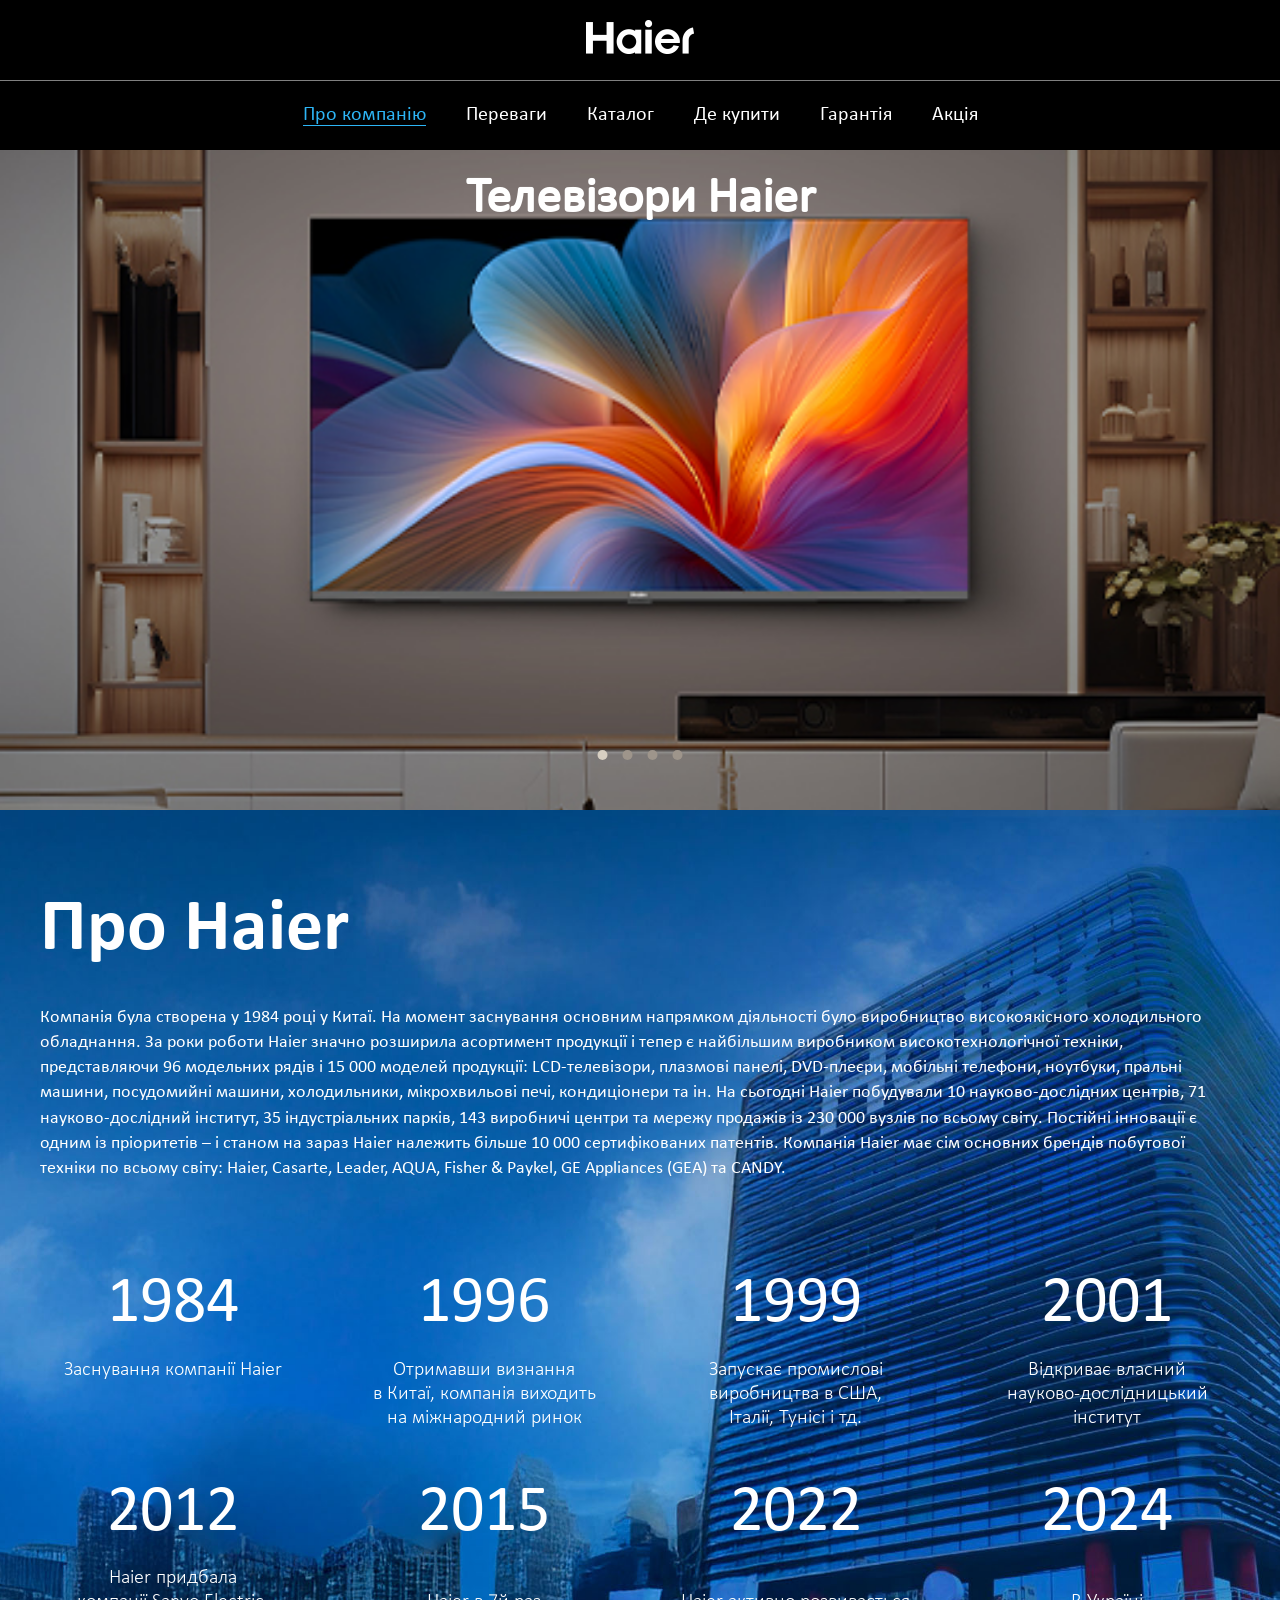
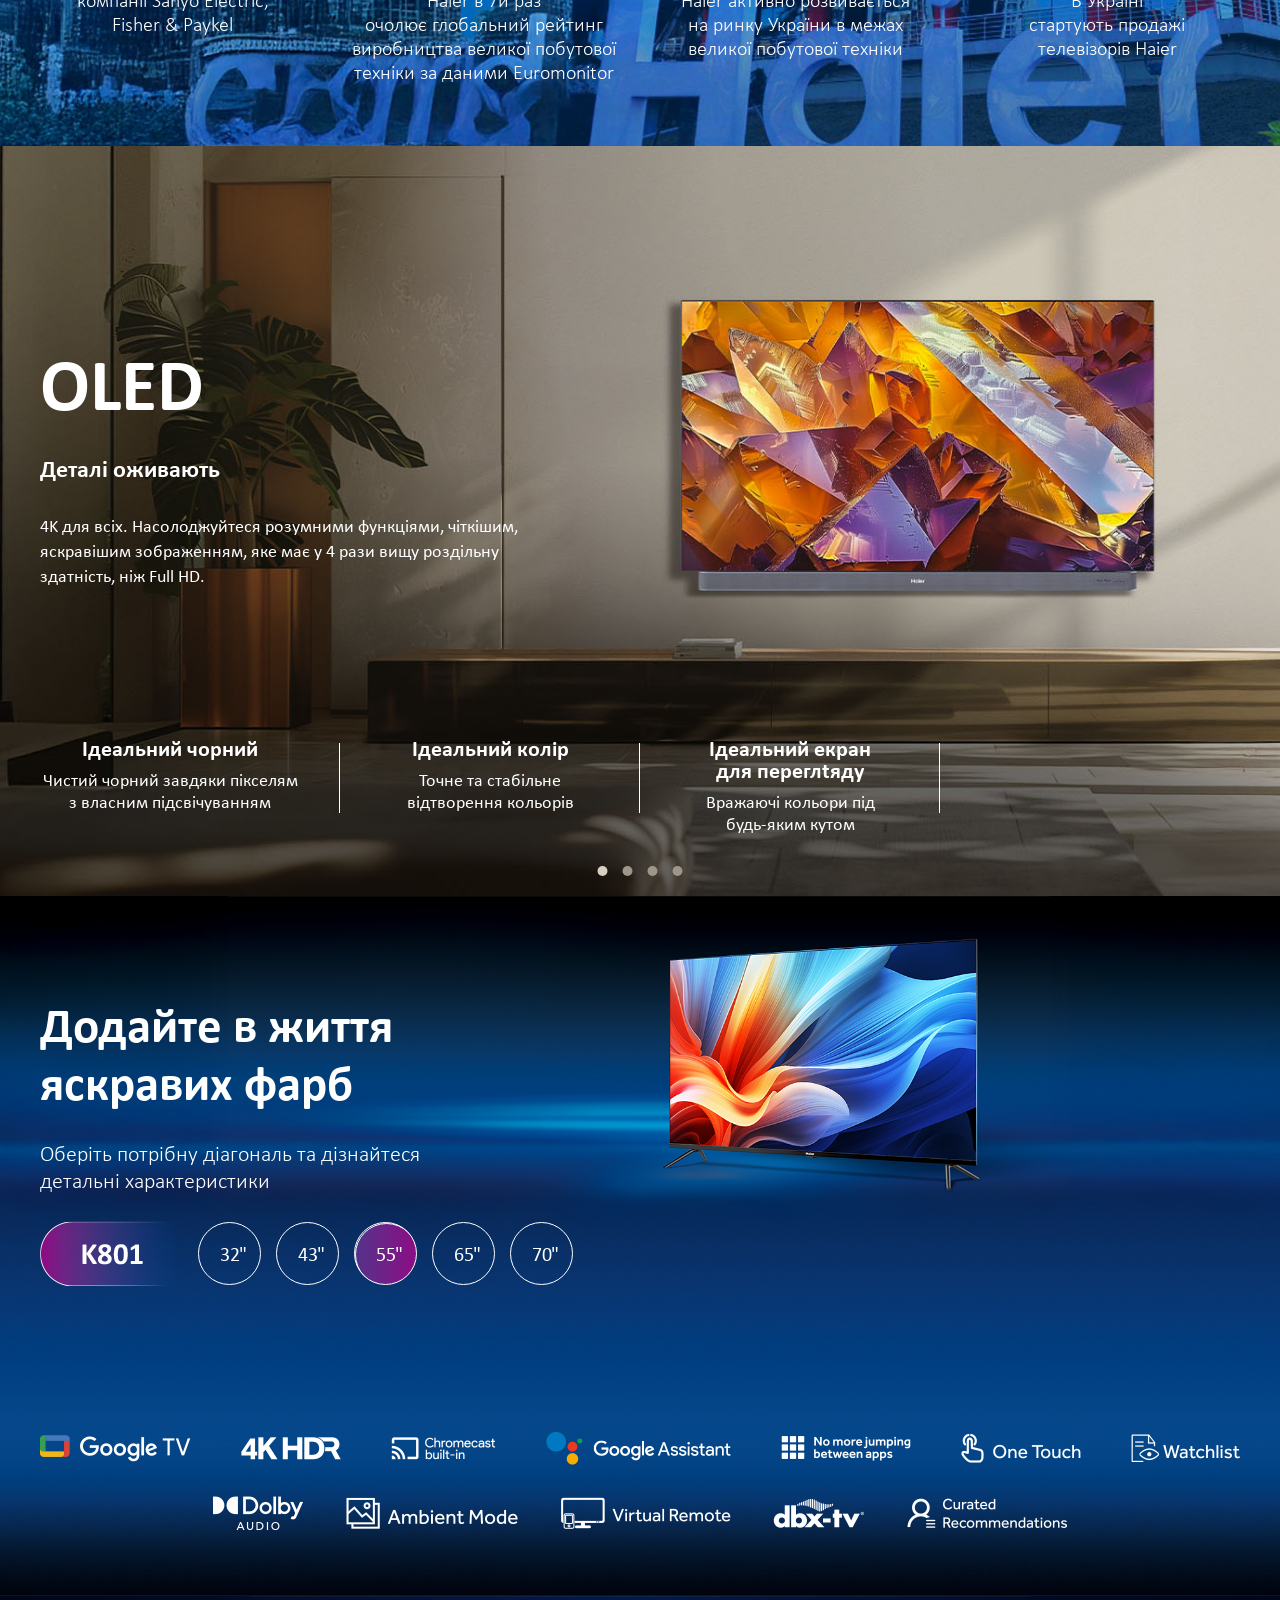
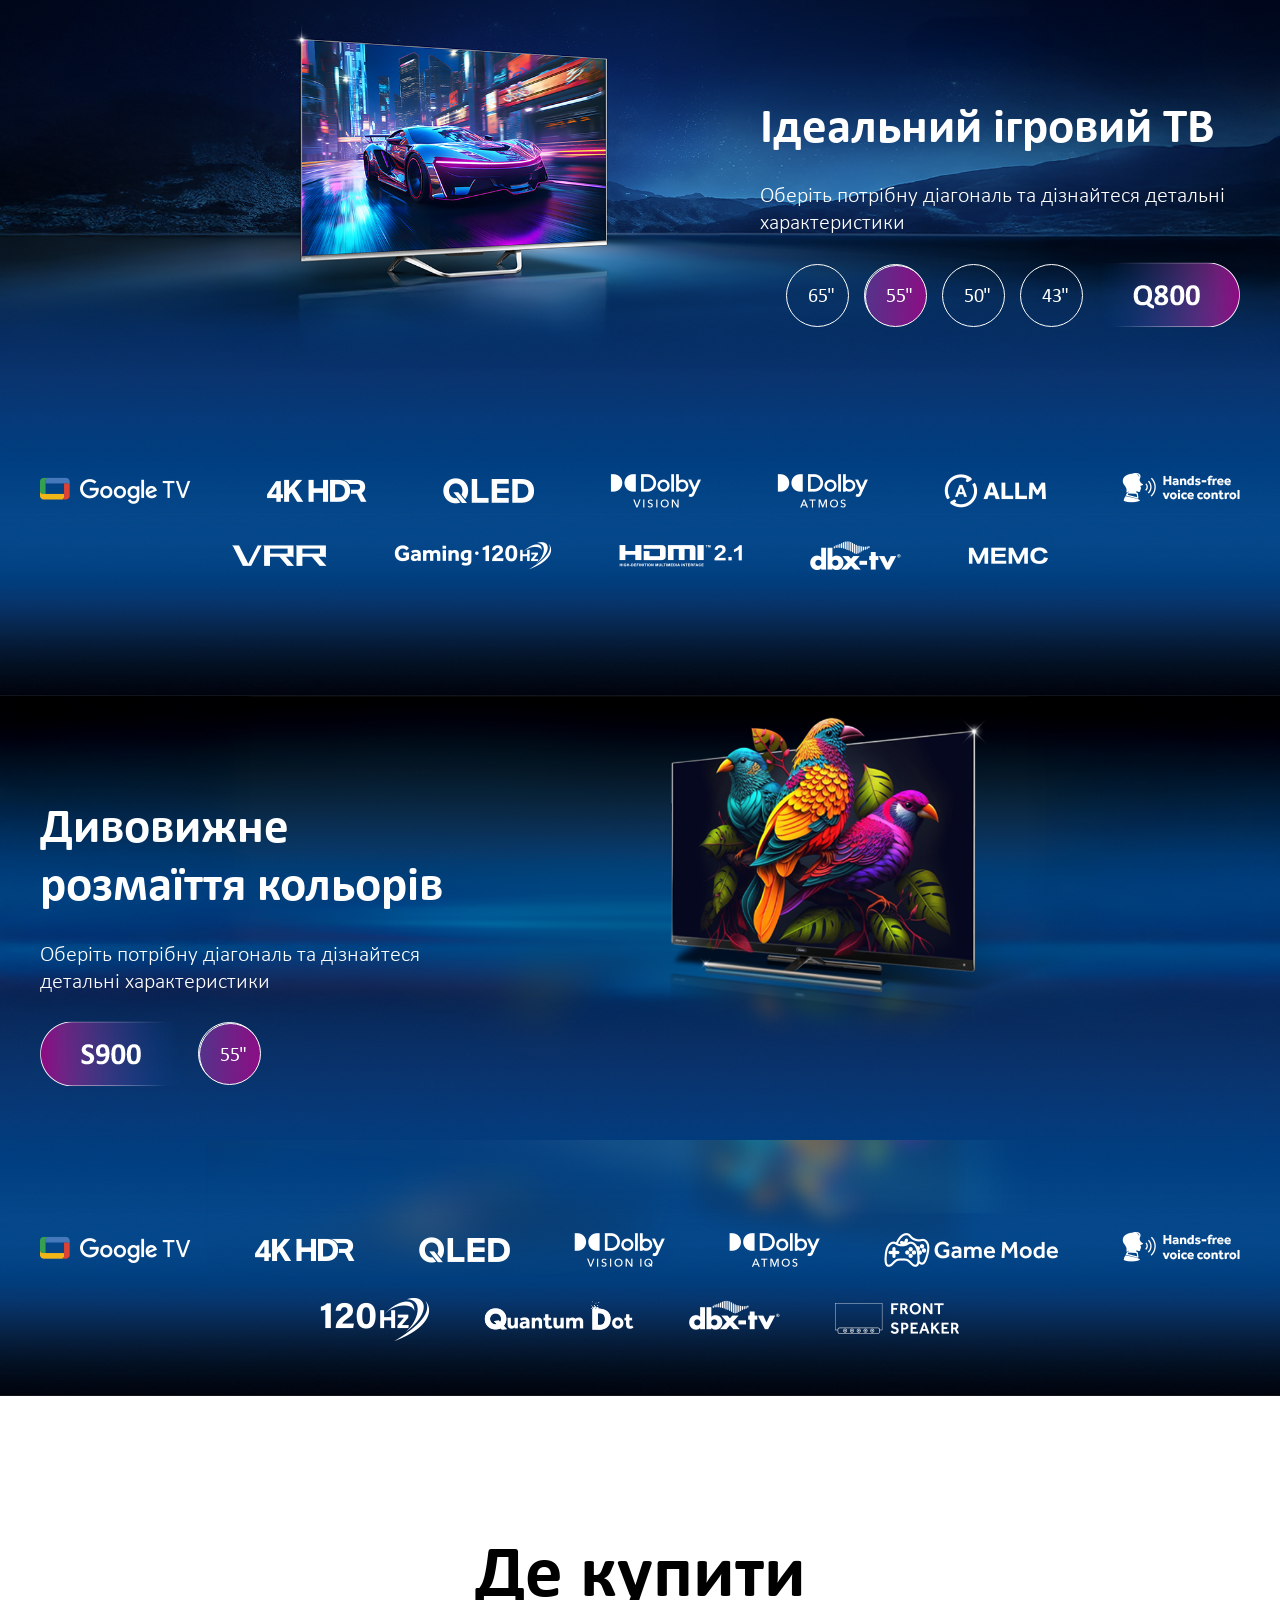
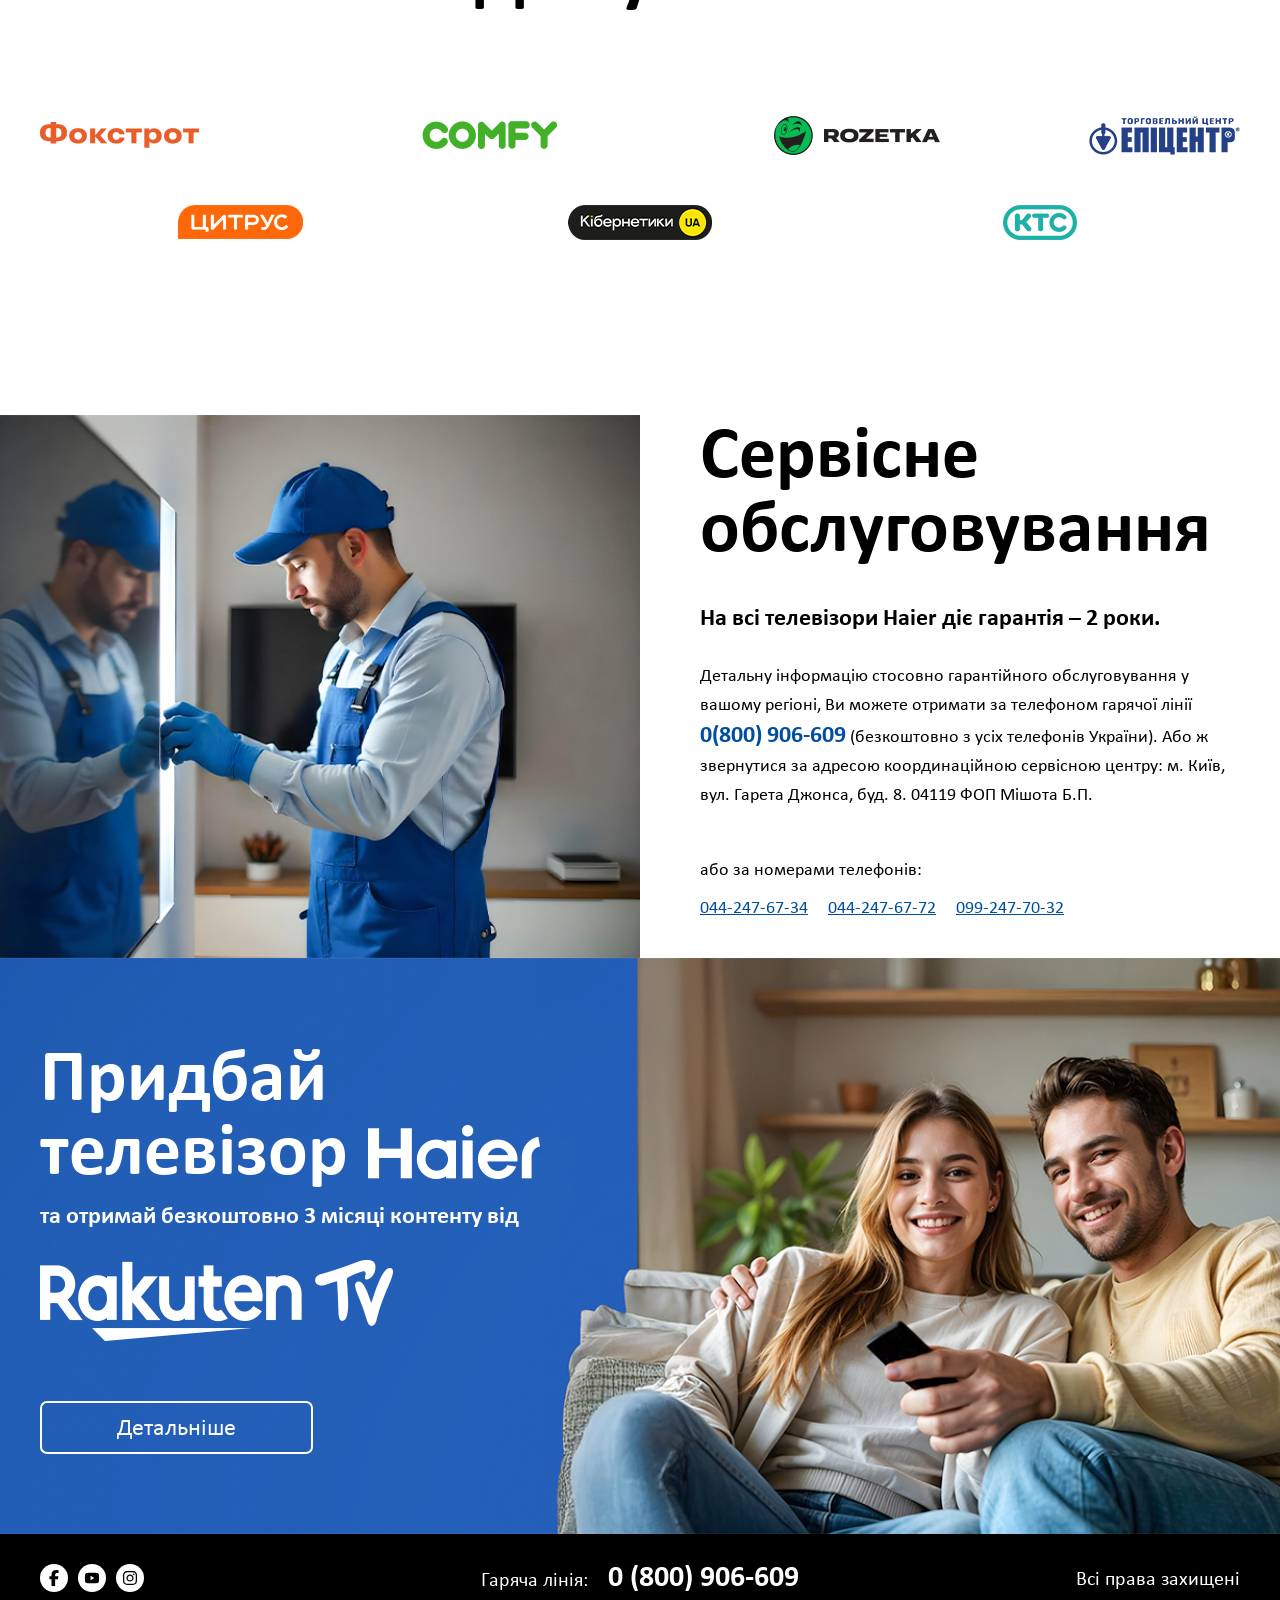
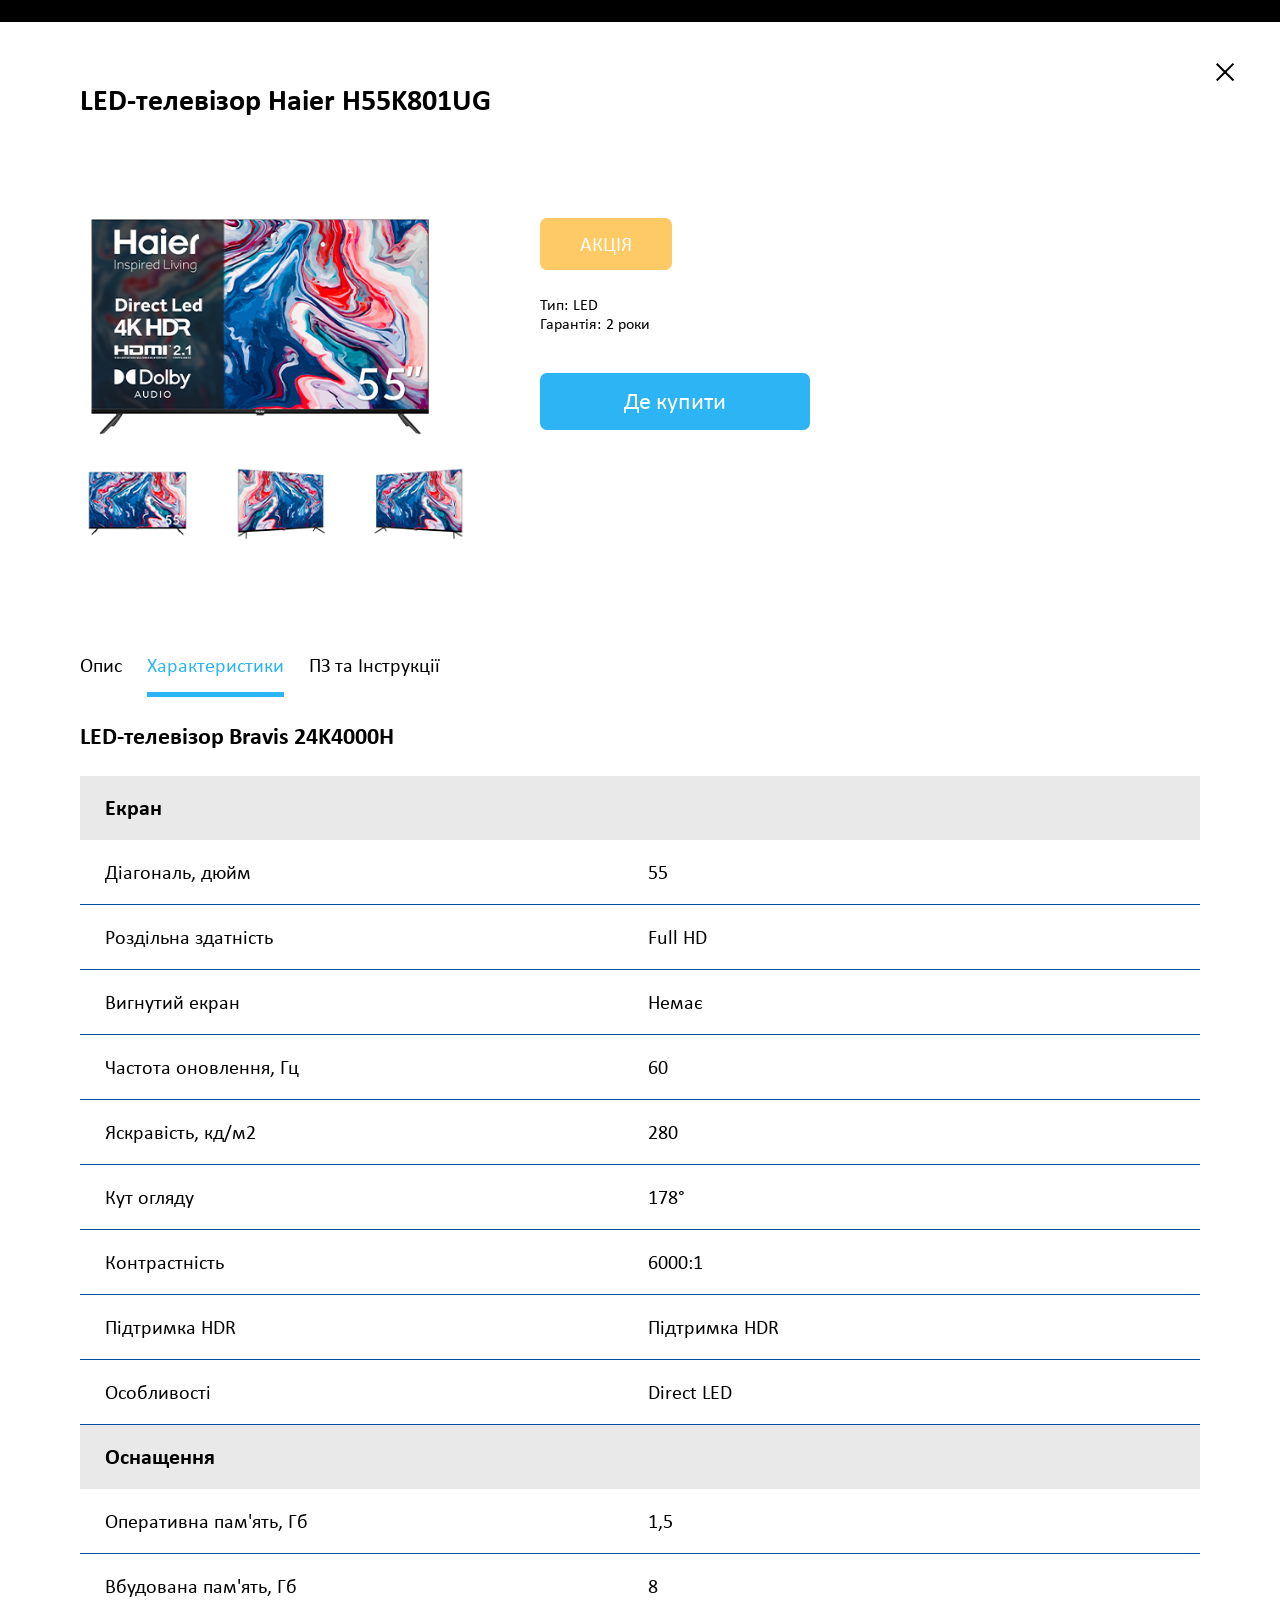
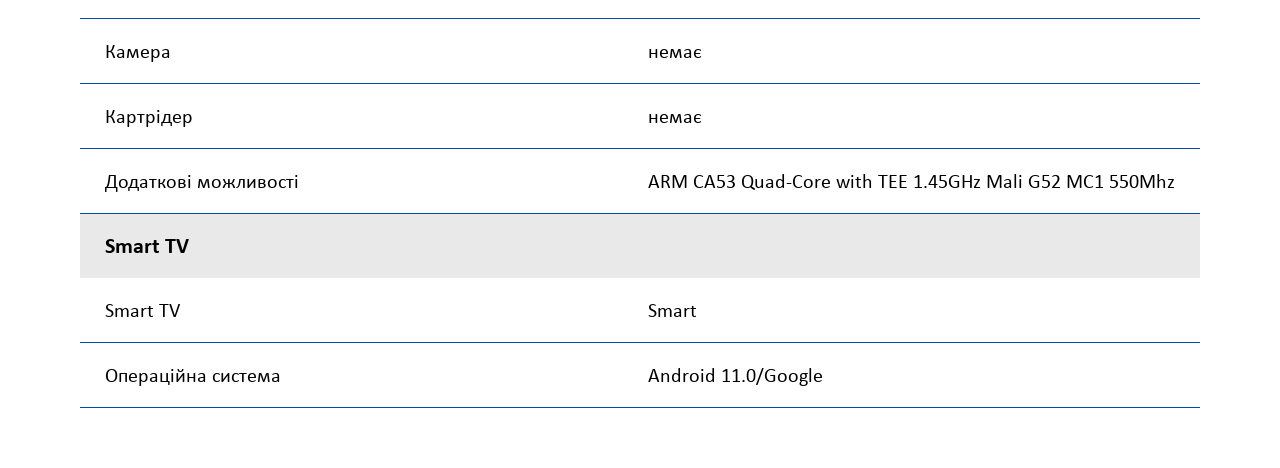
==== commit 7947bdcb: "add addaptive in multibaner section and add animete from hrader logo" ====
--- a/index.html
+++ b/index.html
@@ -244,8 +244,9 @@
       <div class="mutibaner__wrapper">
         <div class="mutibaner__slider mutibaner-slider">
           <div class="mutibaner-slider__slide" style="display: none;">
-            <div class="container">
-              <div class="mutibaner__inner feature">
+            <div class="feature">
+              <div class="container">
+                <div class="feature__inner">
                 <div class="feature__left-box">
                   <div class="feature__left-top">
                     <h2 class="feature__title feature__title--top">4K@144Гц</h2>
@@ -271,13 +272,13 @@
                     </div>
                   </div>
                 </div>
-                
+              </div>
               </div>
             </div>
           </div>
           <div class="mutibaner-slider__slide" style="display: none;">
-            <div class="container">
-              <div class="syncing">
+            <div class="syncing">
+              <div class="container">
                 <div class="syncing__slider syncing-slider">
                   <div class="syncing-slider__big">
                     <div class="syncing-slider__big-item">
@@ -321,18 +322,12 @@
                       </div>
                     </div>
                   </div>
-                  <div class="product-slider__pagination">
-                    <span class="product-slider__bullet product-slider__bullet--active"></span>
-                    <span class="product-slider__bullet"></span>
-                    <span class="product-slider__bullet"></span>
-                    <span class="product-slider__bullet"></span>
-                  </div>
                 </div>
               </div>
             </div>
           </div>
           <div class="mutibaner-slider__slide" style="display: none;">
-            <div class="hdr" style="background-image: url('./images/miltibaner/hdr.jpg');">
+            <div class="hdr">
               <div class="container">
                 <div class="hdr__content">
                   <h2 class="hdr__title">
@@ -350,14 +345,14 @@
             </div>
           </div>
           <div class="mutibaner-slider__slide" style="display: none;">
-            <div class="qled" style="background-image: url('./images/miltibaner/qled.jpg');">
+            <div class="qled">
               <div class="container">
                 <div class="qled__content">
                   <h2 class="qled__title">
                     QLED
                   </h2>
                   <h4 class="qled__subtitle">
-                    Деталі оживають
+                    Пориньте у світ мільярда кольорів
                   </h4>
                   <p class="qled__text">
                     Відчуйте неймовірну передачу кольорів за будь-якого рівня яскравості. Телевізори QLED забезпечують яскраве, насичене
@@ -368,7 +363,7 @@
             </div>
           </div>
           <div class="mutibaner-slider__slide" >
-            <div class="oled" style="background-image: url('./images/miltibaner/oled.jpg');">
+            <div class="oled">
               <div class="container">
                 <div class="oled__content">
                   <div class="oled__content-box">
--- a/css/style.min.css
+++ b/css/style.min.css
@@ -197,21 +197,26 @@
           flex-wrap: wrap; }
 @media -sass-debug-info{filename{font-family:file\:\/\/D\:\/GitHub\/Haier\/scss\/_header\.scss}line{font-family:\0000331}}
   .header__logo {
-    display: inline-block;
-    visibility: visible;
-    -webkit-transition: all .3s ease;
-    transition: all .3s ease; }
-@media -sass-debug-info{filename{font-family:file\:\/\/D\:\/GitHub\/Haier\/scss\/_header\.scss}line{font-family:\0000336}}
+    opacity: 1;
+    -webkit-transition: opacity 0.5s ease, -webkit-transform 0.5s ease;
+    transition: opacity 0.5s ease, -webkit-transform 0.5s ease;
+    transition: opacity 0.5s ease, transform 0.5s ease;
+    transition: opacity 0.5s ease, transform 0.5s ease, -webkit-transform 0.5s ease; }
+@media -sass-debug-info{filename{font-family:file\:\/\/D\:\/GitHub\/Haier\/scss\/_header\.scss}line{font-family:\0000334}}
     .header__logo--top {
       top: 20px;
       left: 0;
       right: 0;
       position: absolute;
-      margin: 0 auto; }
-@media -sass-debug-info{filename{font-family:file\:\/\/D\:\/GitHub\/Haier\/scss\/_header\.scss}line{font-family:\0000343}}
+      margin: 0 auto;
+      -webkit-transition: opacity 0.5s ease, -webkit-transform 0.5s ease;
+      transition: opacity 0.5s ease, -webkit-transform 0.5s ease;
+      transition: opacity 0.5s ease, transform 0.5s ease;
+      transition: opacity 0.5s ease, transform 0.5s ease, -webkit-transform 0.5s ease; }
+@media -sass-debug-info{filename{font-family:file\:\/\/D\:\/GitHub\/Haier\/scss\/_header\.scss}line{font-family:\0000342}}
     .header__logo--scrolled {
-      visibility: hidden; }
-@media -sass-debug-info{filename{font-family:file\:\/\/D\:\/GitHub\/Haier\/scss\/_header\.scss}line{font-family:\0000347}}
+      opacity: 0; }
+@media -sass-debug-info{filename{font-family:file\:\/\/D\:\/GitHub\/Haier\/scss\/_header\.scss}line{font-family:\0000346}}
     .header__logo img {
       width: 108px;
       height: auto;
@@ -219,10 +224,10 @@
          object-fit: cover;
       margin: 0 auto; }
 
-@media -sass-debug-info{filename{font-family:file\:\/\/D\:\/GitHub\/Haier\/scss\/_header\.scss}line{font-family:\0000356}}
+@media -sass-debug-info{filename{font-family:file\:\/\/D\:\/GitHub\/Haier\/scss\/_header\.scss}line{font-family:\0000355}}
 .menu {
   margin: 0 auto; }
-@media -sass-debug-info{filename{font-family:file\:\/\/D\:\/GitHub\/Haier\/scss\/_header\.scss}line{font-family:\0000358}}
+@media -sass-debug-info{filename{font-family:file\:\/\/D\:\/GitHub\/Haier\/scss\/_header\.scss}line{font-family:\0000357}}
   .menu__btn {
     display: none;
     border: none;
@@ -232,7 +237,7 @@
     background-color: transparent;
     cursor: pointer;
     z-index: 150; }
-@media -sass-debug-info{filename{font-family:file\:\/\/D\:\/GitHub\/Haier\/scss\/_header\.scss}line{font-family:\0000367}}
+@media -sass-debug-info{filename{font-family:file\:\/\/D\:\/GitHub\/Haier\/scss\/_header\.scss}line{font-family:\0000366}}
     .menu__btn::before, .menu__btn::after {
       content: '';
       left: 0;
@@ -242,7 +247,7 @@
       height: 4px;
       border-radius: 10px;
       background-color: #ffffff; }
-@media -sass-debug-info{filename{font-family:file\:\/\/D\:\/GitHub\/Haier\/scss\/_header\.scss}line{font-family:\0000379}}
+@media -sass-debug-info{filename{font-family:file\:\/\/D\:\/GitHub\/Haier\/scss\/_header\.scss}line{font-family:\0000378}}
     .menu__btn::before {
       top: 0;
       -webkit-box-shadow: 0 11px 0 #ffffff;
@@ -251,7 +256,7 @@
       transition: top .3s .15s, -webkit-box-shadow .3s .15s, -webkit-transform .3s;
       transition: box-shadow .3s .15s, top .3s .15s, transform .3s;
       transition: box-shadow .3s .15s, top .3s .15s, transform .3s, -webkit-box-shadow .3s .15s, -webkit-transform .3s; }
-@media -sass-debug-info{filename{font-family:file\:\/\/D\:\/GitHub\/Haier\/scss\/_header\.scss}line{font-family:\0000385}}
+@media -sass-debug-info{filename{font-family:file\:\/\/D\:\/GitHub\/Haier\/scss\/_header\.scss}line{font-family:\0000384}}
     .menu__btn::after {
       bottom: 0;
       -webkit-transition: bottom .3s .15s, -webkit-transform .3s;
@@ -265,10 +270,10 @@
               transform: rotate(45deg);
       -webkit-box-shadow: 0 6px 0 rgba(0, 0, 0, 0);
               box-shadow: 0 6px 0 rgba(0, 0, 0, 0);
-      -webkit-transition: top .3transform .5s .3s .15s, -webkit-box-shadow .15s;
-      transition: top .3transform .5s .3s .15s, -webkit-box-shadow .15s;
-      transition: box-shadow .15s, top .3transform .5s .3s .15s;
-      transition: box-shadow .15s, top .3transform .5s .3s .15s, -webkit-box-shadow .15s; }
+      -webkit-transition: top .3s, -webkit-box-shadow .15s, -webkit-transform .3s .15s;
+      transition: top .3s, -webkit-box-shadow .15s, -webkit-transform .3s .15s;
+      transition: box-shadow .15s, top .3s, transform .3s .15s;
+      transition: box-shadow .15s, top .3s, transform .3s .15s, -webkit-box-shadow .15s, -webkit-transform .3s .15s; }
 @media -sass-debug-info{filename{font-family:file\:\/\/D\:\/GitHub\/Haier\/scss\/_header\.scss}line{font-family:\0000397}}
     .menu__btn--active::after {
       bottom: 11px;
@@ -568,7 +573,7 @@
 @media (max-width: 1340px) {
 @media -sass-debug-info{filename{font-family:file\:\/\/D\:\/GitHub\/Haier\/scss\/_index\.scss}line{font-family:\00003164}}
   .about {
-    background-size: auto; } }
+    background-size: cover; } }
 @media (max-width: 1180px) {
 @media -sass-debug-info{filename{font-family:file\:\/\/D\:\/GitHub\/Haier\/scss\/_index\.scss}line{font-family:\00003171}}
   .about__stats-desc {
@@ -582,36 +587,36 @@
     .about__stats-item dt {
       font-size: 61px; } }
 @media (max-width: 768px) {
-@media -sass-debug-info{filename{font-family:file\:\/\/D\:\/GitHub\/Haier\/scss\/_index\.scss}line{font-family:\00003188}}
+@media -sass-debug-info{filename{font-family:file\:\/\/D\:\/GitHub\/Haier\/scss\/_index\.scss}line{font-family:\00003187}}
   .about {
     background-image: url("../images/content/about-bg-mob.jpg");
     background-size: cover;
     background-position: right center;
     padding: 40px  0 20px; }
-@media -sass-debug-info{filename{font-family:file\:\/\/D\:\/GitHub\/Haier\/scss\/_index\.scss}line{font-family:\00003193}}
+@media -sass-debug-info{filename{font-family:file\:\/\/D\:\/GitHub\/Haier\/scss\/_index\.scss}line{font-family:\00003192}}
     .about__title {
       font-size: 45px;
       margin-bottom: 30px;
       text-align: center; }
-@media -sass-debug-info{filename{font-family:file\:\/\/D\:\/GitHub\/Haier\/scss\/_index\.scss}line{font-family:\00003199}}
+@media -sass-debug-info{filename{font-family:file\:\/\/D\:\/GitHub\/Haier\/scss\/_index\.scss}line{font-family:\00003198}}
     .about__text {
       display: none; }
-@media -sass-debug-info{filename{font-family:file\:\/\/D\:\/GitHub\/Haier\/scss\/_index\.scss}line{font-family:\00003202}}
+@media -sass-debug-info{filename{font-family:file\:\/\/D\:\/GitHub\/Haier\/scss\/_index\.scss}line{font-family:\00003201}}
     .about__stats-desc {
       display: none; }
-@media -sass-debug-info{filename{font-family:file\:\/\/D\:\/GitHub\/Haier\/scss\/_index\.scss}line{font-family:\00003205}}
+@media -sass-debug-info{filename{font-family:file\:\/\/D\:\/GitHub\/Haier\/scss\/_index\.scss}line{font-family:\00003204}}
     .about .about-slider {
       display: block; } }
 /* multibaner */
-@media -sass-debug-info{filename{font-family:file\:\/\/D\:\/GitHub\/Haier\/scss\/_index\.scss}line{font-family:\00003214}}
+@media -sass-debug-info{filename{font-family:file\:\/\/D\:\/GitHub\/Haier\/scss\/_index\.scss}line{font-family:\00003213}}
 .mutibaner__wrapper {
   position: relative; }
 
-@media -sass-debug-info{filename{font-family:file\:\/\/D\:\/GitHub\/Haier\/scss\/_index\.scss}line{font-family:\00003219}}
+@media -sass-debug-info{filename{font-family:file\:\/\/D\:\/GitHub\/Haier\/scss\/_index\.scss}line{font-family:\00003218}}
 .mutibaner-slider__slide {
   height: 750px;
   width: 100%; }
-@media -sass-debug-info{filename{font-family:file\:\/\/D\:\/GitHub\/Haier\/scss\/_index\.scss}line{font-family:\00003223}}
+@media -sass-debug-info{filename{font-family:file\:\/\/D\:\/GitHub\/Haier\/scss\/_index\.scss}line{font-family:\00003222}}
 .mutibaner-slider__pagination {
   display: -webkit-box;
   display: -ms-flexbox;
@@ -622,31 +627,34 @@
   left: 50%;
   -webkit-transform: translateX(-50%);
           transform: translateX(-50%); }
-@media -sass-debug-info{filename{font-family:file\:\/\/D\:\/GitHub\/Haier\/scss\/_index\.scss}line{font-family:\00003232}}
+@media -sass-debug-info{filename{font-family:file\:\/\/D\:\/GitHub\/Haier\/scss\/_index\.scss}line{font-family:\00003231}}
 .mutibaner-slider__bullet {
   background-color: #9e958b;
   width: 10px;
   height: 10px;
   border-radius: 50%;
   display: inline-block; }
-@media -sass-debug-info{filename{font-family:file\:\/\/D\:\/GitHub\/Haier\/scss\/_index\.scss}line{font-family:\00003239}}
+@media -sass-debug-info{filename{font-family:file\:\/\/D\:\/GitHub\/Haier\/scss\/_index\.scss}line{font-family:\00003238}}
   .mutibaner-slider__bullet--active {
     background-color: #d7cfc2; }
 
-@media -sass-debug-info{filename{font-family:file\:\/\/D\:\/GitHub\/Haier\/scss\/_index\.scss}line{font-family:\00003244}}
+@media -sass-debug-info{filename{font-family:file\:\/\/D\:\/GitHub\/Haier\/scss\/_index\.scss}line{font-family:\00003243}}
 .feature {
-  display: -webkit-box;
-  display: -ms-flexbox;
-  display: flex;
-  -webkit-box-pack: justify;
-      -ms-flex-pack: justify;
-          justify-content: space-between;
   padding: 70px 0 30px; }
-@media -sass-debug-info{filename{font-family:file\:\/\/D\:\/GitHub\/Haier\/scss\/_index\.scss}line{font-family:\00003248}}
+@media -sass-debug-info{filename{font-family:file\:\/\/D\:\/GitHub\/Haier\/scss\/_index\.scss}line{font-family:\00003245}}
+  .feature__inner {
+    display: -webkit-box;
+    display: -ms-flexbox;
+    display: flex;
+    -webkit-box-pack: justify;
+        -ms-flex-pack: justify;
+            justify-content: space-between; }
+@media -sass-debug-info{filename{font-family:file\:\/\/D\:\/GitHub\/Haier\/scss\/_index\.scss}line{font-family:\00003249}}
   .feature__left-box {
-    margin-right: 10px;
+    margin-right: 18px;
     margin-bottom: -30px;
-    width: 512px;
+    max-width: 512px;
+    width: 100%;
     display: -webkit-box;
     display: -ms-flexbox;
     display: flex;
@@ -657,53 +665,55 @@
     -webkit-box-pack: end;
         -ms-flex-pack: end;
             justify-content: flex-end; }
-@media -sass-debug-info{filename{font-family:file\:\/\/D\:\/GitHub\/Haier\/scss\/_index\.scss}line{font-family:\00003256}}
+@media -sass-debug-info{filename{font-family:file\:\/\/D\:\/GitHub\/Haier\/scss\/_index\.scss}line{font-family:\00003258}}
   .feature__left-top {
     width: 320px;
     text-align: right;
     margin-bottom: 60px;
     margin-left: auto; }
-@media -sass-debug-info{filename{font-family:file\:\/\/D\:\/GitHub\/Haier\/scss\/_index\.scss}line{font-family:\00003262}}
+@media -sass-debug-info{filename{font-family:file\:\/\/D\:\/GitHub\/Haier\/scss\/_index\.scss}line{font-family:\00003264}}
   .feature__title {
     color: #000000; }
-@media -sass-debug-info{filename{font-family:file\:\/\/D\:\/GitHub\/Haier\/scss\/_index\.scss}line{font-family:\00003265}}
+@media -sass-debug-info{filename{font-family:file\:\/\/D\:\/GitHub\/Haier\/scss\/_index\.scss}line{font-family:\00003267}}
     .feature__title--top {
       font-size: 70px;
       line-height: 1.2; }
-@media -sass-debug-info{filename{font-family:file\:\/\/D\:\/GitHub\/Haier\/scss\/_index\.scss}line{font-family:\00003269}}
+@media -sass-debug-info{filename{font-family:file\:\/\/D\:\/GitHub\/Haier\/scss\/_index\.scss}line{font-family:\00003271}}
     .feature__title--left {
       font-size: 40px; }
-@media -sass-debug-info{filename{font-family:file\:\/\/D\:\/GitHub\/Haier\/scss\/_index\.scss}line{font-family:\00003273}}
+@media -sass-debug-info{filename{font-family:file\:\/\/D\:\/GitHub\/Haier\/scss\/_index\.scss}line{font-family:\00003275}}
     .feature__title--right-bottom {
       font-size: 46px;
       line-height: 1; }
-@media -sass-debug-info{filename{font-family:file\:\/\/D\:\/GitHub\/Haier\/scss\/_index\.scss}line{font-family:\00003278}}
+@media -sass-debug-info{filename{font-family:file\:\/\/D\:\/GitHub\/Haier\/scss\/_index\.scss}line{font-family:\00003280}}
   .feature__text {
     color: #000000;
     font-size: 20px; }
-@media -sass-debug-info{filename{font-family:file\:\/\/D\:\/GitHub\/Haier\/scss\/_index\.scss}line{font-family:\00003282}}
+@media -sass-debug-info{filename{font-family:file\:\/\/D\:\/GitHub\/Haier\/scss\/_index\.scss}line{font-family:\00003284}}
   .feature__img {
     width: auto;
     height: auto;
     -o-object-fit: cover;
        object-fit: cover; }
-@media -sass-debug-info{filename{font-family:file\:\/\/D\:\/GitHub\/Haier\/scss\/_index\.scss}line{font-family:\00003286}}
+@media -sass-debug-info{filename{font-family:file\:\/\/D\:\/GitHub\/Haier\/scss\/_index\.scss}line{font-family:\00003288}}
     .feature__img--right-top {
       width: 100%;
       height: 337px; }
-@media -sass-debug-info{filename{font-family:file\:\/\/D\:\/GitHub\/Haier\/scss\/_index\.scss}line{font-family:\00003290}}
+@media -sass-debug-info{filename{font-family:file\:\/\/D\:\/GitHub\/Haier\/scss\/_index\.scss}line{font-family:\00003292}}
     .feature__img__left-img {
       width: 100%;
       margin-bottom: 40px; }
-@media -sass-debug-info{filename{font-family:file\:\/\/D\:\/GitHub\/Haier\/scss\/_index\.scss}line{font-family:\00003295}}
+@media -sass-debug-info{filename{font-family:file\:\/\/D\:\/GitHub\/Haier\/scss\/_index\.scss}line{font-family:\00003297}}
   .feature__right-box {
-    width: 670px; }
-@media -sass-debug-info{filename{font-family:file\:\/\/D\:\/GitHub\/Haier\/scss\/_index\.scss}line{font-family:\00003298}}
+    max-width: 670px;
+    width: 100%; }
+@media -sass-debug-info{filename{font-family:file\:\/\/D\:\/GitHub\/Haier\/scss\/_index\.scss}line{font-family:\00003301}}
   .feature__right-bottom-box {
-    width: 320px; }
-@media -sass-debug-info{filename{font-family:file\:\/\/D\:\/GitHub\/Haier\/scss\/_index\.scss}line{font-family:\00003301}}
+    max-width: 320px;
+    width: 100%; }
+@media -sass-debug-info{filename{font-family:file\:\/\/D\:\/GitHub\/Haier\/scss\/_index\.scss}line{font-family:\00003305}}
   .feature__right-bottom {
-    padding-top: 25px;
+    padding-top: 20px;
     display: -webkit-box;
     display: -ms-flexbox;
     display: flex;
@@ -714,15 +724,15 @@
         -ms-flex-pack: justify;
             justify-content: space-between;
     gap: 10px; }
-@media -sass-debug-info{filename{font-family:file\:\/\/D\:\/GitHub\/Haier\/scss\/_index\.scss}line{font-family:\00003308}}
+@media -sass-debug-info{filename{font-family:file\:\/\/D\:\/GitHub\/Haier\/scss\/_index\.scss}line{font-family:\00003312}}
   .feature__left-midle-box {
     max-width: 370px;
     width: 100%; }
 
-@media -sass-debug-info{filename{font-family:file\:\/\/D\:\/GitHub\/Haier\/scss\/_index\.scss}line{font-family:\00003313}}
+@media -sass-debug-info{filename{font-family:file\:\/\/D\:\/GitHub\/Haier\/scss\/_index\.scss}line{font-family:\00003317}}
 .syncing {
   padding: 60px 0 75px; }
-@media -sass-debug-info{filename{font-family:file\:\/\/D\:\/GitHub\/Haier\/scss\/_index\.scss}line{font-family:\00003316}}
+@media -sass-debug-info{filename{font-family:file\:\/\/D\:\/GitHub\/Haier\/scss\/_index\.scss}line{font-family:\00003320}}
   .syncing__slider {
     display: -webkit-box;
     display: -ms-flexbox;
@@ -731,27 +741,26 @@
         -ms-flex-pack: justify;
             justify-content: space-between; }
 
-@media -sass-debug-info{filename{font-family:file\:\/\/D\:\/GitHub\/Haier\/scss\/_index\.scss}line{font-family:\00003321}}
+@media -sass-debug-info{filename{font-family:file\:\/\/D\:\/GitHub\/Haier\/scss\/_index\.scss}line{font-family:\00003325}}
 .syncing-slider {
   width: 100%; }
-@media -sass-debug-info{filename{font-family:file\:\/\/D\:\/GitHub\/Haier\/scss\/_index\.scss}line{font-family:\00003323}}
+@media -sass-debug-info{filename{font-family:file\:\/\/D\:\/GitHub\/Haier\/scss\/_index\.scss}line{font-family:\00003327}}
   .syncing-slider__big {
     width: 750px;
-    margin-right: 10px; }
-@media -sass-debug-info{filename{font-family:file\:\/\/D\:\/GitHub\/Haier\/scss\/_index\.scss}line{font-family:\00003327}}
+    margin-right: 100px; }
+@media -sass-debug-info{filename{font-family:file\:\/\/D\:\/GitHub\/Haier\/scss\/_index\.scss}line{font-family:\00003331}}
   .syncing-slider__big-item {
     width: 100%; }
-@media -sass-debug-info{filename{font-family:file\:\/\/D\:\/GitHub\/Haier\/scss\/_index\.scss}line{font-family:\00003330}}
+@media -sass-debug-info{filename{font-family:file\:\/\/D\:\/GitHub\/Haier\/scss\/_index\.scss}line{font-family:\00003334}}
   .syncing-slider__big-img {
     width: 100%;
     height: auto;
     -o-object-fit: cover;
        object-fit: cover; }
-@media -sass-debug-info{filename{font-family:file\:\/\/D\:\/GitHub\/Haier\/scss\/_index\.scss}line{font-family:\00003335}}
+@media -sass-debug-info{filename{font-family:file\:\/\/D\:\/GitHub\/Haier\/scss\/_index\.scss}line{font-family:\00003339}}
   .syncing-slider__thumb-wrapper {
-    text-align: left;
-    padding-right: 60px; }
-@media -sass-debug-info{filename{font-family:file\:\/\/D\:\/GitHub\/Haier\/scss\/_index\.scss}line{font-family:\00003339}}
+    text-align: left; }
+@media -sass-debug-info{filename{font-family:file\:\/\/D\:\/GitHub\/Haier\/scss\/_index\.scss}line{font-family:\00003342}}
   .syncing-slider__thumb {
     display: -webkit-box;
     display: -ms-flexbox;
@@ -761,23 +770,23 @@
         -ms-flex-direction: column;
             flex-direction: column;
     gap: 10px; }
-@media -sass-debug-info{filename{font-family:file\:\/\/D\:\/GitHub\/Haier\/scss\/_index\.scss}line{font-family:\00003344}}
+@media -sass-debug-info{filename{font-family:file\:\/\/D\:\/GitHub\/Haier\/scss\/_index\.scss}line{font-family:\00003347}}
   .syncing-slider__thumb-img {
     width: auto;
     height: auto;
     -o-object-fit: cover;
        object-fit: cover; }
-@media -sass-debug-info{filename{font-family:file\:\/\/D\:\/GitHub\/Haier\/scss\/_index\.scss}line{font-family:\00003349}}
+@media -sass-debug-info{filename{font-family:file\:\/\/D\:\/GitHub\/Haier\/scss\/_index\.scss}line{font-family:\00003352}}
   .syncing-slider__thumb-box {
     margin-top: 10px;
     color: #000000; }
-@media -sass-debug-info{filename{font-family:file\:\/\/D\:\/GitHub\/Haier\/scss\/_index\.scss}line{font-family:\00003353}}
+@media -sass-debug-info{filename{font-family:file\:\/\/D\:\/GitHub\/Haier\/scss\/_index\.scss}line{font-family:\00003356}}
   .syncing-slider__thumb-item-title {
     font-size: 32px; }
-@media -sass-debug-info{filename{font-family:file\:\/\/D\:\/GitHub\/Haier\/scss\/_index\.scss}line{font-family:\00003357}}
+@media -sass-debug-info{filename{font-family:file\:\/\/D\:\/GitHub\/Haier\/scss\/_index\.scss}line{font-family:\00003360}}
   .syncing-slider__thumb-item-text {
     font-size: 18px; }
-@media -sass-debug-info{filename{font-family:file\:\/\/D\:\/GitHub\/Haier\/scss\/_index\.scss}line{font-family:\00003360}}
+@media -sass-debug-info{filename{font-family:file\:\/\/D\:\/GitHub\/Haier\/scss\/_index\.scss}line{font-family:\00003363}}
   .syncing-slider__pagination {
     display: none;
     -webkit-box-align: center;
@@ -789,17 +798,17 @@
     left: 50%;
     -webkit-transform: translateX(-50%);
             transform: translateX(-50%); }
-@media -sass-debug-info{filename{font-family:file\:\/\/D\:\/GitHub\/Haier\/scss\/_index\.scss}line{font-family:\00003369}}
+@media -sass-debug-info{filename{font-family:file\:\/\/D\:\/GitHub\/Haier\/scss\/_index\.scss}line{font-family:\00003372}}
   .syncing-slider__bullet {
     width: 10px;
     height: 10px;
     border-radius: 50%;
     background-color: #cbe0f3; }
-@media -sass-debug-info{filename{font-family:file\:\/\/D\:\/GitHub\/Haier\/scss\/_index\.scss}line{font-family:\00003374}}
+@media -sass-debug-info{filename{font-family:file\:\/\/D\:\/GitHub\/Haier\/scss\/_index\.scss}line{font-family:\00003377}}
     .syncing-slider__bullet--active {
       background-color: #9dbedd; }
 
-@media -sass-debug-info{filename{font-family:file\:\/\/D\:\/GitHub\/Haier\/scss\/_index\.scss}line{font-family:\00003379}}
+@media -sass-debug-info{filename{font-family:file\:\/\/D\:\/GitHub\/Haier\/scss\/_index\.scss}line{font-family:\00003382}}
 .hdr,
 .qled,
 .oled {
@@ -818,10 +827,11 @@
       -ms-flex-pack: end;
           justify-content: flex-end; }
 
-@media -sass-debug-info{filename{font-family:file\:\/\/D\:\/GitHub\/Haier\/scss\/_index\.scss}line{font-family:\00003390}}
+@media -sass-debug-info{filename{font-family:file\:\/\/D\:\/GitHub\/Haier\/scss\/_index\.scss}line{font-family:\00003393}}
 .hdr {
+  background-image: url("../images/miltibaner/hdr.jpg");
   padding-bottom: 170px; }
-@media -sass-debug-info{filename{font-family:file\:\/\/D\:\/GitHub\/Haier\/scss\/_index\.scss}line{font-family:\00003392}}
+@media -sass-debug-info{filename{font-family:file\:\/\/D\:\/GitHub\/Haier\/scss\/_index\.scss}line{font-family:\00003396}}
   .hdr__content {
     width: 50%;
     display: -webkit-box;
@@ -831,25 +841,26 @@
     -webkit-box-direction: normal;
         -ms-flex-direction: column;
             flex-direction: column; }
-@media -sass-debug-info{filename{font-family:file\:\/\/D\:\/GitHub\/Haier\/scss\/_index\.scss}line{font-family:\00003397}}
+@media -sass-debug-info{filename{font-family:file\:\/\/D\:\/GitHub\/Haier\/scss\/_index\.scss}line{font-family:\00003401}}
   .hdr__title {
     font-size: 74px;
     line-height: 1.2;
     margin-bottom: 25px; }
-@media -sass-debug-info{filename{font-family:file\:\/\/D\:\/GitHub\/Haier\/scss\/_index\.scss}line{font-family:\00003403}}
+@media -sass-debug-info{filename{font-family:file\:\/\/D\:\/GitHub\/Haier\/scss\/_index\.scss}line{font-family:\00003407}}
   .hdr__subtitle {
     font-size: 24px;
     line-height: 1.2;
     margin-bottom: 30px; }
-@media -sass-debug-info{filename{font-family:file\:\/\/D\:\/GitHub\/Haier\/scss\/_index\.scss}line{font-family:\00003409}}
+@media -sass-debug-info{filename{font-family:file\:\/\/D\:\/GitHub\/Haier\/scss\/_index\.scss}line{font-family:\00003413}}
   .hdr__text {
     font-size: 18px;
     line-height: 1.38; }
 
-@media -sass-debug-info{filename{font-family:file\:\/\/D\:\/GitHub\/Haier\/scss\/_index\.scss}line{font-family:\00003414}}
+@media -sass-debug-info{filename{font-family:file\:\/\/D\:\/GitHub\/Haier\/scss\/_index\.scss}line{font-family:\00003418}}
 .qled {
+  background-image: url("../images/miltibaner/qled.jpg");
   padding-bottom: 70px; }
-@media -sass-debug-info{filename{font-family:file\:\/\/D\:\/GitHub\/Haier\/scss\/_index\.scss}line{font-family:\00003416}}
+@media -sass-debug-info{filename{font-family:file\:\/\/D\:\/GitHub\/Haier\/scss\/_index\.scss}line{font-family:\00003421}}
   .qled__content {
     max-width: 475px;
     display: -webkit-box;
@@ -859,25 +870,26 @@
     -webkit-box-direction: normal;
         -ms-flex-direction: column;
             flex-direction: column; }
-@media -sass-debug-info{filename{font-family:file\:\/\/D\:\/GitHub\/Haier\/scss\/_index\.scss}line{font-family:\00003421}}
+@media -sass-debug-info{filename{font-family:file\:\/\/D\:\/GitHub\/Haier\/scss\/_index\.scss}line{font-family:\00003426}}
   .qled__title {
     font-size: 74px;
     line-height: 1.2;
     margin-bottom: 10px; }
-@media -sass-debug-info{filename{font-family:file\:\/\/D\:\/GitHub\/Haier\/scss\/_index\.scss}line{font-family:\00003427}}
+@media -sass-debug-info{filename{font-family:file\:\/\/D\:\/GitHub\/Haier\/scss\/_index\.scss}line{font-family:\00003432}}
   .qled__subtitle {
     font-size: 24px;
     line-height: 1.2;
     margin-bottom: 30px; }
-@media -sass-debug-info{filename{font-family:file\:\/\/D\:\/GitHub\/Haier\/scss\/_index\.scss}line{font-family:\00003433}}
+@media -sass-debug-info{filename{font-family:file\:\/\/D\:\/GitHub\/Haier\/scss\/_index\.scss}line{font-family:\00003438}}
   .qled__text {
     font-size: 18px;
     line-height: 1.38; }
 
-@media -sass-debug-info{filename{font-family:file\:\/\/D\:\/GitHub\/Haier\/scss\/_index\.scss}line{font-family:\00003438}}
+@media -sass-debug-info{filename{font-family:file\:\/\/D\:\/GitHub\/Haier\/scss\/_index\.scss}line{font-family:\00003443}}
 .oled {
+  background-image: url("../images/miltibaner/oled.jpg");
   padding-bottom: 60px; }
-@media -sass-debug-info{filename{font-family:file\:\/\/D\:\/GitHub\/Haier\/scss\/_index\.scss}line{font-family:\00003440}}
+@media -sass-debug-info{filename{font-family:file\:\/\/D\:\/GitHub\/Haier\/scss\/_index\.scss}line{font-family:\00003446}}
   .oled__content {
     display: -webkit-box;
     display: -ms-flexbox;
@@ -886,37 +898,37 @@
     -webkit-box-direction: normal;
         -ms-flex-direction: column;
             flex-direction: column; }
-@media -sass-debug-info{filename{font-family:file\:\/\/D\:\/GitHub\/Haier\/scss\/_index\.scss}line{font-family:\00003444}}
+@media -sass-debug-info{filename{font-family:file\:\/\/D\:\/GitHub\/Haier\/scss\/_index\.scss}line{font-family:\00003450}}
   .oled__content-box {
     max-width: 510px;
     width: 100%;
     margin-bottom: 150px; }
-@media -sass-debug-info{filename{font-family:file\:\/\/D\:\/GitHub\/Haier\/scss\/_index\.scss}line{font-family:\00003449}}
+@media -sass-debug-info{filename{font-family:file\:\/\/D\:\/GitHub\/Haier\/scss\/_index\.scss}line{font-family:\00003455}}
   .oled__title {
     font-size: 74px;
     line-height: 1.2;
     margin-bottom: 25px; }
-@media -sass-debug-info{filename{font-family:file\:\/\/D\:\/GitHub\/Haier\/scss\/_index\.scss}line{font-family:\00003455}}
+@media -sass-debug-info{filename{font-family:file\:\/\/D\:\/GitHub\/Haier\/scss\/_index\.scss}line{font-family:\00003461}}
   .oled__subtitle {
     font-size: 24px;
     line-height: 1.2;
     margin-bottom: 30px; }
-@media -sass-debug-info{filename{font-family:file\:\/\/D\:\/GitHub\/Haier\/scss\/_index\.scss}line{font-family:\00003461}}
+@media -sass-debug-info{filename{font-family:file\:\/\/D\:\/GitHub\/Haier\/scss\/_index\.scss}line{font-family:\00003467}}
   .oled__text {
     font-size: 18px;
     line-height: 1.38; }
-@media -sass-debug-info{filename{font-family:file\:\/\/D\:\/GitHub\/Haier\/scss\/_index\.scss}line{font-family:\00003465}}
+@media -sass-debug-info{filename{font-family:file\:\/\/D\:\/GitHub\/Haier\/scss\/_index\.scss}line{font-family:\00003471}}
   .oled__list {
     display: -webkit-box;
     display: -ms-flexbox;
     display: flex; }
-@media -sass-debug-info{filename{font-family:file\:\/\/D\:\/GitHub\/Haier\/scss\/_index\.scss}line{font-family:\00003468}}
+@media -sass-debug-info{filename{font-family:file\:\/\/D\:\/GitHub\/Haier\/scss\/_index\.scss}line{font-family:\00003474}}
   .oled__item {
     width: 300px;
     text-align: center;
     padding: 0 40px;
     position: relative; }
-@media -sass-debug-info{filename{font-family:file\:\/\/D\:\/GitHub\/Haier\/scss\/_index\.scss}line{font-family:\00003473}}
+@media -sass-debug-info{filename{font-family:file\:\/\/D\:\/GitHub\/Haier\/scss\/_index\.scss}line{font-family:\00003479}}
     .oled__item::after {
       position: absolute;
       content: '';
@@ -925,32 +937,290 @@
       top: 5px;
       right: 0;
       background-color: #ffffff; }
-@media -sass-debug-info{filename{font-family:file\:\/\/D\:\/GitHub\/Haier\/scss\/_index\.scss}line{font-family:\00003482}}
+@media -sass-debug-info{filename{font-family:file\:\/\/D\:\/GitHub\/Haier\/scss\/_index\.scss}line{font-family:\00003488}}
     .oled__item:first-child {
       padding-left: 0; }
-@media -sass-debug-info{filename{font-family:file\:\/\/D\:\/GitHub\/Haier\/scss\/_index\.scss}line{font-family:\00003485}}
+@media -sass-debug-info{filename{font-family:file\:\/\/D\:\/GitHub\/Haier\/scss\/_index\.scss}line{font-family:\00003491}}
     .oled__item:last-child {
       padding: 0 50px; }
-@media -sass-debug-info{filename{font-family:file\:\/\/D\:\/GitHub\/Haier\/scss\/_index\.scss}line{font-family:\00003489}}
+@media -sass-debug-info{filename{font-family:file\:\/\/D\:\/GitHub\/Haier\/scss\/_index\.scss}line{font-family:\00003495}}
   .oled__item-title {
     font-size: 22px;
     line-height: 1;
     margin-bottom: 10px; }
-@media -sass-debug-info{filename{font-family:file\:\/\/D\:\/GitHub\/Haier\/scss\/_index\.scss}line{font-family:\00003495}}
+@media -sass-debug-info{filename{font-family:file\:\/\/D\:\/GitHub\/Haier\/scss\/_index\.scss}line{font-family:\00003501}}
   .oled__item-text {
     font-size: 18px; }
 
+@media (max-width: 1180px) {
+@media -sass-debug-info{filename{font-family:file\:\/\/D\:\/GitHub\/Haier\/scss\/_index\.scss}line{font-family:\00003507}}
+  .feature__left-box {
+    margin-bottom: 0; }
+@media -sass-debug-info{filename{font-family:file\:\/\/D\:\/GitHub\/Haier\/scss\/_index\.scss}line{font-family:\00003511}}
+  .feature__title--right-bottom {
+    font-size: 32px; }
+
+@media -sass-debug-info{filename{font-family:file\:\/\/D\:\/GitHub\/Haier\/scss\/_index\.scss}line{font-family:\00003516}}
+  .syncing {
+    padding-top: 30px; }
+
+@media -sass-debug-info{filename{font-family:file\:\/\/D\:\/GitHub\/Haier\/scss\/_index\.scss}line{font-family:\00003519}}
+  .syncing-slider {
+    -webkit-box-orient: vertical;
+    -webkit-box-direction: normal;
+        -ms-flex-direction: column;
+            flex-direction: column;
+    -webkit-box-align: center;
+        -ms-flex-align: center;
+            align-items: center;
+    width: 100%; }
+@media -sass-debug-info{filename{font-family:file\:\/\/D\:\/GitHub\/Haier\/scss\/_index\.scss}line{font-family:\00003523}}
+    .syncing-slider__big {
+      margin: 0 0 10px 0; }
+@media -sass-debug-info{filename{font-family:file\:\/\/D\:\/GitHub\/Haier\/scss\/_index\.scss}line{font-family:\00003526}}
+    .syncing-slider__big-img {
+      width: 80%;
+      margin: 0 auto; }
+@media -sass-debug-info{filename{font-family:file\:\/\/D\:\/GitHub\/Haier\/scss\/_index\.scss}line{font-family:\00003530}}
+    .syncing-slider__thumb {
+      -webkit-box-orient: horizontal;
+      -webkit-box-direction: normal;
+          -ms-flex-direction: row;
+              flex-direction: row; }
+@media -sass-debug-info{filename{font-family:file\:\/\/D\:\/GitHub\/Haier\/scss\/_index\.scss}line{font-family:\00003533}}
+    .syncing-slider__thumb-wrapper {
+      text-align: center; }
+@media -sass-debug-info{filename{font-family:file\:\/\/D\:\/GitHub\/Haier\/scss\/_index\.scss}line{font-family:\00003536}}
+    .syncing-slider__thumb-img {
+      margin: 0 auto;
+      width: 80%; } }
+@media (max-width: 1080px) {
+@media -sass-debug-info{filename{font-family:file\:\/\/D\:\/GitHub\/Haier\/scss\/_index\.scss}line{font-family:\00003544}}
+  .feature__img--right-top {
+    height: auto; }
+@media -sass-debug-info{filename{font-family:file\:\/\/D\:\/GitHub\/Haier\/scss\/_index\.scss}line{font-family:\00003547}}
+  .feature__left-box {
+    -webkit-box-pack: center;
+        -ms-flex-pack: center;
+            justify-content: center; }
+@media -sass-debug-info{filename{font-family:file\:\/\/D\:\/GitHub\/Haier\/scss\/_index\.scss}line{font-family:\00003550}}
+  .feature__right-bottom {
+    display: block; }
+@media -sass-debug-info{filename{font-family:file\:\/\/D\:\/GitHub\/Haier\/scss\/_index\.scss}line{font-family:\00003553}}
+  .feature__right-bottom-box {
+    padding-top: 20px;
+    max-width: 100%; } }
+@media (max-width: 840px) {
+@media -sass-debug-info{filename{font-family:file\:\/\/D\:\/GitHub\/Haier\/scss\/_index\.scss}line{font-family:\00003561}}
+  .oled__item {
+    width: 250px;
+    padding: 0 20px; }
+@media -sass-debug-info{filename{font-family:file\:\/\/D\:\/GitHub\/Haier\/scss\/_index\.scss}line{font-family:\00003564}}
+    .oled__item:last-child {
+      padding: 0 20px; } }
+@media (max-width: 768px) {
+@media -sass-debug-info{filename{font-family:file\:\/\/D\:\/GitHub\/Haier\/scss\/_index\.scss}line{font-family:\00003572}}
+  .mutibaner-slider__slide {
+    height: 670px; }
+
+@media -sass-debug-info{filename{font-family:file\:\/\/D\:\/GitHub\/Haier\/scss\/_index\.scss}line{font-family:\00003576}}
+  .feature {
+    padding: 0 0 60px;
+    background-image: url("../images/miltibaner/future-bg-mob.jpg");
+    height: 100%;
+    background-size: cover;
+    background-position: center top;
+    background-repeat: no-repeat;
+    display: -webkit-box;
+    display: -ms-flexbox;
+    display: flex;
+    -webkit-box-orient: vertical;
+    -webkit-box-direction: normal;
+        -ms-flex-direction: column;
+            flex-direction: column;
+    -webkit-box-pack: end;
+        -ms-flex-pack: end;
+            justify-content: flex-end; }
+@media -sass-debug-info{filename{font-family:file\:\/\/D\:\/GitHub\/Haier\/scss\/_index\.scss}line{font-family:\00003586}}
+    .feature__inner {
+      height: 100%;
+      -webkit-box-orient: vertical;
+      -webkit-box-direction: normal;
+          -ms-flex-direction: column;
+              flex-direction: column; }
+@media -sass-debug-info{filename{font-family:file\:\/\/D\:\/GitHub\/Haier\/scss\/_index\.scss}line{font-family:\00003590}}
+    .feature__left-box {
+      margin-right: 0;
+      margin-bottom: 30px; }
+@media -sass-debug-info{filename{font-family:file\:\/\/D\:\/GitHub\/Haier\/scss\/_index\.scss}line{font-family:\00003594}}
+    .feature__right-bottom {
+      padding-top: 0; }
+@media -sass-debug-info{filename{font-family:file\:\/\/D\:\/GitHub\/Haier\/scss\/_index\.scss}line{font-family:\00003597}}
+    .feature__right-bottom-box {
+      padding-top: 0; }
+@media -sass-debug-info{filename{font-family:file\:\/\/D\:\/GitHub\/Haier\/scss\/_index\.scss}line{font-family:\00003601}}
+    .feature__left-top {
+      margin: 0 0 30px 0;
+      text-align: left;
+      width: 100%; }
+@media -sass-debug-info{filename{font-family:file\:\/\/D\:\/GitHub\/Haier\/scss\/_index\.scss}line{font-family:\00003606}}
+    .feature__img {
+      display: none; }
+@media -sass-debug-info{filename{font-family:file\:\/\/D\:\/GitHub\/Haier\/scss\/_index\.scss}line{font-family:\00003609}}
+    .feature__title {
+      font-size: 32px !important;
+      margin-bottom: 5px; }
+@media -sass-debug-info{filename{font-family:file\:\/\/D\:\/GitHub\/Haier\/scss\/_index\.scss}line{font-family:\00003613}}
+    .feature__text {
+      font-size: 16px !important; }
+
+@media -sass-debug-info{filename{font-family:file\:\/\/D\:\/GitHub\/Haier\/scss\/_index\.scss}line{font-family:\00003618}}
+  .hdr {
+    background-image: url("../images/miltibaner/hdr-mob.jpg");
+    background-position: center top;
+    padding-bottom: 105px; }
+@media -sass-debug-info{filename{font-family:file\:\/\/D\:\/GitHub\/Haier\/scss\/_index\.scss}line{font-family:\00003622}}
+    .hdr__content {
+      max-width: 350px;
+      width: 100%; }
+@media -sass-debug-info{filename{font-family:file\:\/\/D\:\/GitHub\/Haier\/scss\/_index\.scss}line{font-family:\00003626}}
+    .hdr__title {
+      font-size: 45px;
+      margin-bottom: 20px; }
+@media -sass-debug-info{filename{font-family:file\:\/\/D\:\/GitHub\/Haier\/scss\/_index\.scss}line{font-family:\00003630}}
+    .hdr__subtitle {
+      margin-bottom: 20px;
+      font-size: 22px; }
+@media -sass-debug-info{filename{font-family:file\:\/\/D\:\/GitHub\/Haier\/scss\/_index\.scss}line{font-family:\00003634}}
+    .hdr__text {
+      font-weight: 300;
+      font-size: 20px; }
+
+@media -sass-debug-info{filename{font-family:file\:\/\/D\:\/GitHub\/Haier\/scss\/_index\.scss}line{font-family:\00003639}}
+  .qled {
+    background-image: url("../images/miltibaner/qled-mob.jpg");
+    background-position: center top;
+    padding-bottom: 85px; }
+@media -sass-debug-info{filename{font-family:file\:\/\/D\:\/GitHub\/Haier\/scss\/_index\.scss}line{font-family:\00003643}}
+    .qled__title {
+      font-size: 45px;
+      margin-bottom: 15px; }
+@media -sass-debug-info{filename{font-family:file\:\/\/D\:\/GitHub\/Haier\/scss\/_index\.scss}line{font-family:\00003647}}
+    .qled__subtitle {
+      margin-bottom: 20px;
+      font-size: 22px; }
+@media -sass-debug-info{filename{font-family:file\:\/\/D\:\/GitHub\/Haier\/scss\/_index\.scss}line{font-family:\00003651}}
+    .qled__text {
+      font-weight: 300;
+      font-size: 20px; }
+
+@media -sass-debug-info{filename{font-family:file\:\/\/D\:\/GitHub\/Haier\/scss\/_index\.scss}line{font-family:\00003656}}
+  .syncing {
+    background-image: url("../images/miltibaner/syncing-mob.jpg");
+    height: 100%;
+    background-size: cover;
+    background-position: center top;
+    background-repeat: no-repeat;
+    display: -webkit-box;
+    display: -ms-flexbox;
+    display: flex;
+    -webkit-box-orient: vertical;
+    -webkit-box-direction: normal;
+        -ms-flex-direction: column;
+            flex-direction: column;
+    -webkit-box-pack: end;
+        -ms-flex-pack: end;
+            justify-content: flex-end;
+    padding-bottom: 40px;
+    padding-top: 0; }
+
+@media -sass-debug-info{filename{font-family:file\:\/\/D\:\/GitHub\/Haier\/scss\/_index\.scss}line{font-family:\00003668}}
+  .syncing-slider {
+    display: block; }
+@media -sass-debug-info{filename{font-family:file\:\/\/D\:\/GitHub\/Haier\/scss\/_index\.scss}line{font-family:\00003670}}
+    .syncing-slider__big {
+      display: none; }
+@media -sass-debug-info{filename{font-family:file\:\/\/D\:\/GitHub\/Haier\/scss\/_index\.scss}line{font-family:\00003673}}
+    .syncing-slider__thumb {
+      display: block; }
+@media -sass-debug-info{filename{font-family:file\:\/\/D\:\/GitHub\/Haier\/scss\/_index\.scss}line{font-family:\00003676}}
+    .syncing-slider__thumb-wrapper {
+      text-align: left; }
+@media -sass-debug-info{filename{font-family:file\:\/\/D\:\/GitHub\/Haier\/scss\/_index\.scss}line{font-family:\00003679}}
+    .syncing-slider__thumb-box {
+      margin-top: 0; }
+@media -sass-debug-info{filename{font-family:file\:\/\/D\:\/GitHub\/Haier\/scss\/_index\.scss}line{font-family:\00003682}}
+    .syncing-slider__thumb-img {
+      display: none; }
+@media -sass-debug-info{filename{font-family:file\:\/\/D\:\/GitHub\/Haier\/scss\/_index\.scss}line{font-family:\00003685}}
+    .syncing-slider__thumb-item-title {
+      font-size: 28px; }
+@media -sass-debug-info{filename{font-family:file\:\/\/D\:\/GitHub\/Haier\/scss\/_index\.scss}line{font-family:\00003689}}
+    .syncing-slider__thumb-item-text {
+      font-size: 16px; }
+
+@media -sass-debug-info{filename{font-family:file\:\/\/D\:\/GitHub\/Haier\/scss\/_index\.scss}line{font-family:\00003693}}
+  .oled {
+    background-image: url("../images/miltibaner/oled-mob.jpg");
+    background-position: center top;
+    padding-bottom: 60px; }
+@media -sass-debug-info{filename{font-family:file\:\/\/D\:\/GitHub\/Haier\/scss\/_index\.scss}line{font-family:\00003697}}
+    .oled__content-box {
+      margin-bottom: 0; }
+@media -sass-debug-info{filename{font-family:file\:\/\/D\:\/GitHub\/Haier\/scss\/_index\.scss}line{font-family:\00003700}}
+    .oled__title {
+      font-size: 45px;
+      margin-bottom: 10px; }
+@media -sass-debug-info{filename{font-family:file\:\/\/D\:\/GitHub\/Haier\/scss\/_index\.scss}line{font-family:\00003704}}
+    .oled__subtitle {
+      margin-bottom: 20px;
+      font-size: 22px; }
+@media -sass-debug-info{filename{font-family:file\:\/\/D\:\/GitHub\/Haier\/scss\/_index\.scss}line{font-family:\00003708}}
+    .oled__text {
+      font-weight: 300;
+      font-size: 20px; }
+@media -sass-debug-info{filename{font-family:file\:\/\/D\:\/GitHub\/Haier\/scss\/_index\.scss}line{font-family:\00003712}}
+    .oled__list {
+      display: none; } }
+@media (max-width: 548px) {
+@media -sass-debug-info{filename{font-family:file\:\/\/D\:\/GitHub\/Haier\/scss\/_index\.scss}line{font-family:\00003718}}
+  .feature,
+  .syncing {
+    padding-bottom: 80px;
+    background-position: center center; }
+
+@media -sass-debug-info{filename{font-family:file\:\/\/D\:\/GitHub\/Haier\/scss\/_index\.scss}line{font-family:\00003723}}
+  .hdr,
+  .qled,
+  .oled {
+    background-position: center center; }
+
+@media -sass-debug-info{filename{font-family:file\:\/\/D\:\/GitHub\/Haier\/scss\/_index\.scss}line{font-family:\00003728}}
+  .oled {
+    padding-bottom: 80px; }
+
+@media -sass-debug-info{filename{font-family:file\:\/\/D\:\/GitHub\/Haier\/scss\/_index\.scss}line{font-family:\00003732}}
+  .syncing-slider__thumb-item-title {
+    font-size: 32px;
+    margin-bottom: 10px; }
+@media -sass-debug-info{filename{font-family:file\:\/\/D\:\/GitHub\/Haier\/scss\/_index\.scss}line{font-family:\00003736}}
+  .syncing-slider__thumb-box {
+    margin-bottom: 25px; } }
+@media (max-width: 478px) {
+@media -sass-debug-info{filename{font-family:file\:\/\/D\:\/GitHub\/Haier\/scss\/_index\.scss}line{font-family:\00003743}}
+  .feature__title {
+    font-size: 26px !important; } }
 /* partner */
-@media -sass-debug-info{filename{font-family:file\:\/\/D\:\/GitHub\/Haier\/scss\/_index\.scss}line{font-family:\00003501}}
+@media -sass-debug-info{filename{font-family:file\:\/\/D\:\/GitHub\/Haier\/scss\/_index\.scss}line{font-family:\00003749}}
 .partner {
   padding: 130px 0 175px; }
-@media -sass-debug-info{filename{font-family:file\:\/\/D\:\/GitHub\/Haier\/scss\/_index\.scss}line{font-family:\00003503}}
+@media -sass-debug-info{filename{font-family:file\:\/\/D\:\/GitHub\/Haier\/scss\/_index\.scss}line{font-family:\00003751}}
   .partner__title {
     font-size: 75px;
     color: #000000;
     margin-bottom: 100px;
     text-align: center; }
-@media -sass-debug-info{filename{font-family:file\:\/\/D\:\/GitHub\/Haier\/scss\/_index\.scss}line{font-family:\00003511}}
+@media -sass-debug-info{filename{font-family:file\:\/\/D\:\/GitHub\/Haier\/scss\/_index\.scss}line{font-family:\00003759}}
   .partner__inner {
     display: -webkit-box;
     display: -ms-flexbox;
@@ -958,7 +1228,7 @@
     -ms-flex-wrap: wrap;
         flex-wrap: wrap;
     gap: 50px 0px; }
-@media -sass-debug-info{filename{font-family:file\:\/\/D\:\/GitHub\/Haier\/scss\/_index\.scss}line{font-family:\00003516}}
+@media -sass-debug-info{filename{font-family:file\:\/\/D\:\/GitHub\/Haier\/scss\/_index\.scss}line{font-family:\00003764}}
   .partner__link {
     -webkit-box-flex: 33%;
         -ms-flex: 33%;
@@ -972,7 +1242,7 @@
     -webkit-box-align: center;
         -ms-flex-align: center;
             align-items: center; }
-@media -sass-debug-info{filename{font-family:file\:\/\/D\:\/GitHub\/Haier\/scss\/_index\.scss}line{font-family:\00003521}}
+@media -sass-debug-info{filename{font-family:file\:\/\/D\:\/GitHub\/Haier\/scss\/_index\.scss}line{font-family:\00003769}}
     .partner__link:nth-child(-n+4) {
       -webkit-box-flex: 20%;
           -ms-flex: 20%;
@@ -983,29 +1253,29 @@
       -webkit-box-pack: center;
           -ms-flex-pack: center;
               justify-content: center; }
-@media -sass-debug-info{filename{font-family:file\:\/\/D\:\/GitHub\/Haier\/scss\/_index\.scss}line{font-family:\00003527}}
+@media -sass-debug-info{filename{font-family:file\:\/\/D\:\/GitHub\/Haier\/scss\/_index\.scss}line{font-family:\00003775}}
     .partner__link:nth-child(1) {
       -webkit-box-pack: start;
           -ms-flex-pack: start;
               justify-content: flex-start; }
-@media -sass-debug-info{filename{font-family:file\:\/\/D\:\/GitHub\/Haier\/scss\/_index\.scss}line{font-family:\00003530}}
+@media -sass-debug-info{filename{font-family:file\:\/\/D\:\/GitHub\/Haier\/scss\/_index\.scss}line{font-family:\00003778}}
     .partner__link:nth-child(3) {
       -webkit-box-pack: end;
           -ms-flex-pack: end;
               justify-content: flex-end; }
-@media -sass-debug-info{filename{font-family:file\:\/\/D\:\/GitHub\/Haier\/scss\/_index\.scss}line{font-family:\00003533}}
+@media -sass-debug-info{filename{font-family:file\:\/\/D\:\/GitHub\/Haier\/scss\/_index\.scss}line{font-family:\00003781}}
     .partner__link:nth-child(4) {
       -webkit-box-pack: end;
           -ms-flex-pack: end;
               justify-content: flex-end; }
 
 @media (max-width: 768px) {
-@media -sass-debug-info{filename{font-family:file\:\/\/D\:\/GitHub\/Haier\/scss\/_index\.scss}line{font-family:\00003541}}
+@media -sass-debug-info{filename{font-family:file\:\/\/D\:\/GitHub\/Haier\/scss\/_index\.scss}line{font-family:\00003789}}
   .partner__link {
     -webkit-box-flex: 0;
         -ms-flex: 0;
             flex: 0; }
-@media -sass-debug-info{filename{font-family:file\:\/\/D\:\/GitHub\/Haier\/scss\/_index\.scss}line{font-family:\00003543}}
+@media -sass-debug-info{filename{font-family:file\:\/\/D\:\/GitHub\/Haier\/scss\/_index\.scss}line{font-family:\00003791}}
     .partner__link:nth-child(1) {
       -webkit-box-ordinal-group: 6;
           -ms-flex-order: 5;
@@ -1016,10 +1286,10 @@
       -webkit-box-flex: 50%;
           -ms-flex: 50%;
               flex: 50%; }
-@media -sass-debug-info{filename{font-family:file\:\/\/D\:\/GitHub\/Haier\/scss\/_index\.scss}line{font-family:\00003547}}
+@media -sass-debug-info{filename{font-family:file\:\/\/D\:\/GitHub\/Haier\/scss\/_index\.scss}line{font-family:\00003795}}
       .partner__link:nth-child(1) img {
         width: 140px; }
-@media -sass-debug-info{filename{font-family:file\:\/\/D\:\/GitHub\/Haier\/scss\/_index\.scss}line{font-family:\00003551}}
+@media -sass-debug-info{filename{font-family:file\:\/\/D\:\/GitHub\/Haier\/scss\/_index\.scss}line{font-family:\00003799}}
     .partner__link:nth-child(2) {
       -webkit-box-ordinal-group: 3;
           -ms-flex-order: 2;
@@ -1030,10 +1300,10 @@
       -webkit-box-flex: 50%;
           -ms-flex: 50%;
               flex: 50%; }
-@media -sass-debug-info{filename{font-family:file\:\/\/D\:\/GitHub\/Haier\/scss\/_index\.scss}line{font-family:\00003555}}
+@media -sass-debug-info{filename{font-family:file\:\/\/D\:\/GitHub\/Haier\/scss\/_index\.scss}line{font-family:\00003803}}
       .partner__link:nth-child(2) img {
         width: 116px; }
-@media -sass-debug-info{filename{font-family:file\:\/\/D\:\/GitHub\/Haier\/scss\/_index\.scss}line{font-family:\00003560}}
+@media -sass-debug-info{filename{font-family:file\:\/\/D\:\/GitHub\/Haier\/scss\/_index\.scss}line{font-family:\00003808}}
     .partner__link:nth-child(3) {
       -webkit-box-ordinal-group: 5;
           -ms-flex-order: 4;
@@ -1044,10 +1314,10 @@
       -webkit-box-flex: 50%;
           -ms-flex: 50%;
               flex: 50%; }
-@media -sass-debug-info{filename{font-family:file\:\/\/D\:\/GitHub\/Haier\/scss\/_index\.scss}line{font-family:\00003564}}
+@media -sass-debug-info{filename{font-family:file\:\/\/D\:\/GitHub\/Haier\/scss\/_index\.scss}line{font-family:\00003812}}
       .partner__link:nth-child(3) img {
         width: 144px; }
-@media -sass-debug-info{filename{font-family:file\:\/\/D\:\/GitHub\/Haier\/scss\/_index\.scss}line{font-family:\00003568}}
+@media -sass-debug-info{filename{font-family:file\:\/\/D\:\/GitHub\/Haier\/scss\/_index\.scss}line{font-family:\00003816}}
     .partner__link:nth-child(4) {
       -webkit-box-ordinal-group: 3;
           -ms-flex-order: 2;
@@ -1058,10 +1328,10 @@
       -webkit-box-flex: 30%;
           -ms-flex: 30%;
               flex: 30%; }
-@media -sass-debug-info{filename{font-family:file\:\/\/D\:\/GitHub\/Haier\/scss\/_index\.scss}line{font-family:\00003572}}
+@media -sass-debug-info{filename{font-family:file\:\/\/D\:\/GitHub\/Haier\/scss\/_index\.scss}line{font-family:\00003820}}
       .partner__link:nth-child(4) img {
         width: 134px; }
-@media -sass-debug-info{filename{font-family:file\:\/\/D\:\/GitHub\/Haier\/scss\/_index\.scss}line{font-family:\00003576}}
+@media -sass-debug-info{filename{font-family:file\:\/\/D\:\/GitHub\/Haier\/scss\/_index\.scss}line{font-family:\00003824}}
     .partner__link:nth-child(5) {
       -webkit-box-ordinal-group: 4;
           -ms-flex-order: 3;
@@ -1072,10 +1342,10 @@
       -webkit-box-flex: 30%;
           -ms-flex: 30%;
               flex: 30%; }
-@media -sass-debug-info{filename{font-family:file\:\/\/D\:\/GitHub\/Haier\/scss\/_index\.scss}line{font-family:\00003580}}
+@media -sass-debug-info{filename{font-family:file\:\/\/D\:\/GitHub\/Haier\/scss\/_index\.scss}line{font-family:\00003828}}
       .partner__link:nth-child(5) img {
         width: 107px; }
-@media -sass-debug-info{filename{font-family:file\:\/\/D\:\/GitHub\/Haier\/scss\/_index\.scss}line{font-family:\00003584}}
+@media -sass-debug-info{filename{font-family:file\:\/\/D\:\/GitHub\/Haier\/scss\/_index\.scss}line{font-family:\00003832}}
     .partner__link:nth-child(7) {
       -webkit-box-ordinal-group: 3;
           -ms-flex-order: 2;
@@ -1086,10 +1356,10 @@
       -webkit-box-flex: 15%;
           -ms-flex: 15%;
               flex: 15%; }
-@media -sass-debug-info{filename{font-family:file\:\/\/D\:\/GitHub\/Haier\/scss\/_index\.scss}line{font-family:\00003588}}
+@media -sass-debug-info{filename{font-family:file\:\/\/D\:\/GitHub\/Haier\/scss\/_index\.scss}line{font-family:\00003836}}
       .partner__link:nth-child(7) img {
         width: 65px; }
-@media -sass-debug-info{filename{font-family:file\:\/\/D\:\/GitHub\/Haier\/scss\/_index\.scss}line{font-family:\00003592}}
+@media -sass-debug-info{filename{font-family:file\:\/\/D\:\/GitHub\/Haier\/scss\/_index\.scss}line{font-family:\00003840}}
     .partner__link:nth-child(6) {
       -webkit-box-ordinal-group: 2;
           -ms-flex-order: 1;
@@ -1101,24 +1371,24 @@
           -ms-flex: 50%;
               flex: 50%; } }
 /* rakuten-tv*/
-@media -sass-debug-info{filename{font-family:file\:\/\/D\:\/GitHub\/Haier\/scss\/_index\.scss}line{font-family:\00003603}}
+@media -sass-debug-info{filename{font-family:file\:\/\/D\:\/GitHub\/Haier\/scss\/_index\.scss}line{font-family:\00003851}}
 .rakuten-tv {
   padding: 80px 0;
   background-image: url("../images/content/haier-rak-bg.jpg");
   background-position: right 50% center;
   background-size: cover;
   background-repeat: no-repeat; }
-@media -sass-debug-info{filename{font-family:file\:\/\/D\:\/GitHub\/Haier\/scss\/_index\.scss}line{font-family:\00003609}}
+@media -sass-debug-info{filename{font-family:file\:\/\/D\:\/GitHub\/Haier\/scss\/_index\.scss}line{font-family:\00003857}}
   .rakuten-tv--singlPage {
     padding: 160px 0; }
-@media -sass-debug-info{filename{font-family:file\:\/\/D\:\/GitHub\/Haier\/scss\/_index\.scss}line{font-family:\00003612}}
+@media -sass-debug-info{filename{font-family:file\:\/\/D\:\/GitHub\/Haier\/scss\/_index\.scss}line{font-family:\00003860}}
   .rakuten-tv__img-mob {
     display: none;
     width: 100%;
     height: auto;
     -o-object-fit: cover;
        object-fit: cover; }
-@media -sass-debug-info{filename{font-family:file\:\/\/D\:\/GitHub\/Haier\/scss\/_index\.scss}line{font-family:\00003618}}
+@media -sass-debug-info{filename{font-family:file\:\/\/D\:\/GitHub\/Haier\/scss\/_index\.scss}line{font-family:\00003866}}
   .rakuten-tv__inner {
     display: -webkit-box;
     display: -ms-flexbox;
@@ -1126,10 +1396,10 @@
     -webkit-box-pack: start;
         -ms-flex-pack: start;
             justify-content: flex-start; }
-@media -sass-debug-info{filename{font-family:file\:\/\/D\:\/GitHub\/Haier\/scss\/_index\.scss}line{font-family:\00003622}}
+@media -sass-debug-info{filename{font-family:file\:\/\/D\:\/GitHub\/Haier\/scss\/_index\.scss}line{font-family:\00003870}}
   .rakuten-tv__content {
     width: 600px; }
-@media -sass-debug-info{filename{font-family:file\:\/\/D\:\/GitHub\/Haier\/scss\/_index\.scss}line{font-family:\00003625}}
+@media -sass-debug-info{filename{font-family:file\:\/\/D\:\/GitHub\/Haier\/scss\/_index\.scss}line{font-family:\00003873}}
   .rakuten-tv__title-box {
     display: -webkit-box;
     display: -ms-flexbox;
@@ -1139,21 +1409,21 @@
             align-items: end;
     margin-bottom: 15px;
     position: relative; }
-@media -sass-debug-info{filename{font-family:file\:\/\/D\:\/GitHub\/Haier\/scss\/_index\.scss}line{font-family:\00003631}}
+@media -sass-debug-info{filename{font-family:file\:\/\/D\:\/GitHub\/Haier\/scss\/_index\.scss}line{font-family:\00003879}}
   .rakuten-tv__title-img {
     position: absolute;
     bottom: 7px;
     right: 100px; }
-@media -sass-debug-info{filename{font-family:file\:\/\/D\:\/GitHub\/Haier\/scss\/_index\.scss}line{font-family:\00003636}}
+@media -sass-debug-info{filename{font-family:file\:\/\/D\:\/GitHub\/Haier\/scss\/_index\.scss}line{font-family:\00003884}}
   .rakuten-tv__title {
     font-size: 74px;
     line-height: 1;
     margin-right: 15px; }
-@media -sass-debug-info{filename{font-family:file\:\/\/D\:\/GitHub\/Haier\/scss\/_index\.scss}line{font-family:\00003642}}
+@media -sass-debug-info{filename{font-family:file\:\/\/D\:\/GitHub\/Haier\/scss\/_index\.scss}line{font-family:\00003890}}
   .rakuten-tv__text {
     font-size: 24px;
     margin-bottom: 30px; }
-@media -sass-debug-info{filename{font-family:file\:\/\/D\:\/GitHub\/Haier\/scss\/_index\.scss}line{font-family:\00003647}}
+@media -sass-debug-info{filename{font-family:file\:\/\/D\:\/GitHub\/Haier\/scss\/_index\.scss}line{font-family:\00003895}}
   .rakuten-tv__btn {
     display: inline-block;
     margin-top: 60px;
@@ -1163,41 +1433,41 @@
     border-radius: 7px; }
 
 @media (max-width: 768px) {
-@media -sass-debug-info{filename{font-family:file\:\/\/D\:\/GitHub\/Haier\/scss\/_index\.scss}line{font-family:\00003657}}
+@media -sass-debug-info{filename{font-family:file\:\/\/D\:\/GitHub\/Haier\/scss\/_index\.scss}line{font-family:\00003905}}
   .rakuten-tv {
     padding: 0 0 30px;
     background-image: url("../images/content/blue-bg.svg");
     background-size: cover;
     background-position: center center; }
-@media -sass-debug-info{filename{font-family:file\:\/\/D\:\/GitHub\/Haier\/scss\/_index\.scss}line{font-family:\00003662}}
+@media -sass-debug-info{filename{font-family:file\:\/\/D\:\/GitHub\/Haier\/scss\/_index\.scss}line{font-family:\00003910}}
     .rakuten-tv__img-mob {
       display: block; }
-@media -sass-debug-info{filename{font-family:file\:\/\/D\:\/GitHub\/Haier\/scss\/_index\.scss}line{font-family:\00003665}}
+@media -sass-debug-info{filename{font-family:file\:\/\/D\:\/GitHub\/Haier\/scss\/_index\.scss}line{font-family:\00003913}}
     .rakuten-tv__inner {
       padding-top: 30px; }
-@media -sass-debug-info{filename{font-family:file\:\/\/D\:\/GitHub\/Haier\/scss\/_index\.scss}line{font-family:\00003668}}
+@media -sass-debug-info{filename{font-family:file\:\/\/D\:\/GitHub\/Haier\/scss\/_index\.scss}line{font-family:\00003916}}
     .rakuten-tv__text {
       font-size: 18px; } }
 @media (max-width: 680px) {
-@media -sass-debug-info{filename{font-family:file\:\/\/D\:\/GitHub\/Haier\/scss\/_index\.scss}line{font-family:\00003675}}
+@media -sass-debug-info{filename{font-family:file\:\/\/D\:\/GitHub\/Haier\/scss\/_index\.scss}line{font-family:\00003923}}
   .rakuten-tv__title {
     font-size: 55px; }
-@media -sass-debug-info{filename{font-family:file\:\/\/D\:\/GitHub\/Haier\/scss\/_index\.scss}line{font-family:\00003678}}
+@media -sass-debug-info{filename{font-family:file\:\/\/D\:\/GitHub\/Haier\/scss\/_index\.scss}line{font-family:\00003926}}
   .rakuten-tv__title-box {
     -ms-flex-wrap: wrap;
         flex-wrap: wrap; }
-@media -sass-debug-info{filename{font-family:file\:\/\/D\:\/GitHub\/Haier\/scss\/_index\.scss}line{font-family:\00003681}}
+@media -sass-debug-info{filename{font-family:file\:\/\/D\:\/GitHub\/Haier\/scss\/_index\.scss}line{font-family:\00003929}}
   .rakuten-tv__title-img {
     position: static; } }
 @media (max-width: 448px) {
-@media -sass-debug-info{filename{font-family:file\:\/\/D\:\/GitHub\/Haier\/scss\/_index\.scss}line{font-family:\00003688}}
+@media -sass-debug-info{filename{font-family:file\:\/\/D\:\/GitHub\/Haier\/scss\/_index\.scss}line{font-family:\00003936}}
   .rakuten-tv__text {
     font-size: 16px; } }
 /* service */
-@media -sass-debug-info{filename{font-family:file\:\/\/D\:\/GitHub\/Haier\/scss\/_index\.scss}line{font-family:\00003694}}
+@media -sass-debug-info{filename{font-family:file\:\/\/D\:\/GitHub\/Haier\/scss\/_index\.scss}line{font-family:\00003942}}
 .service {
   position: relative; }
-@media -sass-debug-info{filename{font-family:file\:\/\/D\:\/GitHub\/Haier\/scss\/_index\.scss}line{font-family:\00003696}}
+@media -sass-debug-info{filename{font-family:file\:\/\/D\:\/GitHub\/Haier\/scss\/_index\.scss}line{font-family:\00003944}}
   .service__inner {
     display: -webkit-box;
     display: -ms-flexbox;
@@ -1209,7 +1479,7 @@
     -webkit-box-align: end;
         -ms-flex-align: end;
             align-items: flex-end; }
-@media -sass-debug-info{filename{font-family:file\:\/\/D\:\/GitHub\/Haier\/scss\/_index\.scss}line{font-family:\00003700}}
+@media -sass-debug-info{filename{font-family:file\:\/\/D\:\/GitHub\/Haier\/scss\/_index\.scss}line{font-family:\00003948}}
     .service__inner::before {
       background-image: url("../images/content/service-bg.jpg");
       position: absolute;
@@ -1220,48 +1490,48 @@
       width: 50%;
       height: 100%;
       left: 0; }
-@media -sass-debug-info{filename{font-family:file\:\/\/D\:\/GitHub\/Haier\/scss\/_index\.scss}line{font-family:\00003712}}
+@media -sass-debug-info{filename{font-family:file\:\/\/D\:\/GitHub\/Haier\/scss\/_index\.scss}line{font-family:\00003960}}
   .service__img {
     display: none; }
-@media -sass-debug-info{filename{font-family:file\:\/\/D\:\/GitHub\/Haier\/scss\/_index\.scss}line{font-family:\00003714}}
+@media -sass-debug-info{filename{font-family:file\:\/\/D\:\/GitHub\/Haier\/scss\/_index\.scss}line{font-family:\00003962}}
     .service__img img {
       width: 100%;
       height: auto;
       -o-object-fit: cover;
          object-fit: cover; }
-@media -sass-debug-info{filename{font-family:file\:\/\/D\:\/GitHub\/Haier\/scss\/_index\.scss}line{font-family:\00003720}}
+@media -sass-debug-info{filename{font-family:file\:\/\/D\:\/GitHub\/Haier\/scss\/_index\.scss}line{font-family:\00003968}}
   .service__content {
     width: 540px;
     padding-bottom: 40px; }
-@media -sass-debug-info{filename{font-family:file\:\/\/D\:\/GitHub\/Haier\/scss\/_index\.scss}line{font-family:\00003724}}
+@media -sass-debug-info{filename{font-family:file\:\/\/D\:\/GitHub\/Haier\/scss\/_index\.scss}line{font-family:\00003972}}
   .service__title {
     font-size: 74px;
     line-height: 1;
     margin-bottom: 40px;
     color: #000000; }
-@media -sass-debug-info{filename{font-family:file\:\/\/D\:\/GitHub\/Haier\/scss\/_index\.scss}line{font-family:\00003731}}
+@media -sass-debug-info{filename{font-family:file\:\/\/D\:\/GitHub\/Haier\/scss\/_index\.scss}line{font-family:\00003979}}
   .service__subtitle {
     font-size: 24px;
     color: #000000;
     margin-bottom: 30px; }
-@media -sass-debug-info{filename{font-family:file\:\/\/D\:\/GitHub\/Haier\/scss\/_index\.scss}line{font-family:\00003737}}
+@media -sass-debug-info{filename{font-family:file\:\/\/D\:\/GitHub\/Haier\/scss\/_index\.scss}line{font-family:\00003985}}
   .service__decr {
     font-size: 18px;
     line-height: 1.6;
     color: #000000;
     margin-bottom: 50px; }
-@media -sass-debug-info{filename{font-family:file\:\/\/D\:\/GitHub\/Haier\/scss\/_index\.scss}line{font-family:\00003743}}
+@media -sass-debug-info{filename{font-family:file\:\/\/D\:\/GitHub\/Haier\/scss\/_index\.scss}line{font-family:\00003991}}
   .service__decr-tel {
     font-size: 24px;
     line-height: 1.25;
     color: #004ea2; }
-@media -sass-debug-info{filename{font-family:file\:\/\/D\:\/GitHub\/Haier\/scss\/_index\.scss}line{font-family:\00003749}}
+@media -sass-debug-info{filename{font-family:file\:\/\/D\:\/GitHub\/Haier\/scss\/_index\.scss}line{font-family:\00003997}}
   .service__contact-title {
     font-size: 18px;
     line-height: 1.25;
     margin-bottom: 15px;
     color: #000000; }
-@media -sass-debug-info{filename{font-family:file\:\/\/D\:\/GitHub\/Haier\/scss\/_index\.scss}line{font-family:\00003756}}
+@media -sass-debug-info{filename{font-family:file\:\/\/D\:\/GitHub\/Haier\/scss\/_index\.scss}line{font-family:\000031004}}
   .service__contact-list {
     display: -webkit-box;
     display: -ms-flexbox;
@@ -1270,7 +1540,7 @@
         -ms-flex-align: center;
             align-items: center;
     gap: 20px; }
-@media -sass-debug-info{filename{font-family:file\:\/\/D\:\/GitHub\/Haier\/scss\/_index\.scss}line{font-family:\00003761}}
+@media -sass-debug-info{filename{font-family:file\:\/\/D\:\/GitHub\/Haier\/scss\/_index\.scss}line{font-family:\000031009}}
   .service__contact-item {
     color: #004ea2;
     font-size: 18px;
@@ -1278,39 +1548,39 @@
     text-decoration: underline; }
 
 @media (max-width: 1180px) {
-@media -sass-debug-info{filename{font-family:file\:\/\/D\:\/GitHub\/Haier\/scss\/_index\.scss}line{font-family:\00003771}}
+@media -sass-debug-info{filename{font-family:file\:\/\/D\:\/GitHub\/Haier\/scss\/_index\.scss}line{font-family:\000031019}}
   .service__content {
     width: 425px; }
-@media -sass-debug-info{filename{font-family:file\:\/\/D\:\/GitHub\/Haier\/scss\/_index\.scss}line{font-family:\00003774}}
+@media -sass-debug-info{filename{font-family:file\:\/\/D\:\/GitHub\/Haier\/scss\/_index\.scss}line{font-family:\000031022}}
   .service__title {
     font-size: 45px; }
-@media -sass-debug-info{filename{font-family:file\:\/\/D\:\/GitHub\/Haier\/scss\/_index\.scss}line{font-family:\00003777}}
+@media -sass-debug-info{filename{font-family:file\:\/\/D\:\/GitHub\/Haier\/scss\/_index\.scss}line{font-family:\000031025}}
   .service__subtitle {
     font-size: 22px; }
-@media -sass-debug-info{filename{font-family:file\:\/\/D\:\/GitHub\/Haier\/scss\/_index\.scss}line{font-family:\00003780}}
+@media -sass-debug-info{filename{font-family:file\:\/\/D\:\/GitHub\/Haier\/scss\/_index\.scss}line{font-family:\000031028}}
   .service__decr-tel {
     font-size: 20px; } }
 @media (max-width: 950px) {
-@media -sass-debug-info{filename{font-family:file\:\/\/D\:\/GitHub\/Haier\/scss\/_index\.scss}line{font-family:\00003788}}
+@media -sass-debug-info{filename{font-family:file\:\/\/D\:\/GitHub\/Haier\/scss\/_index\.scss}line{font-family:\000031036}}
   .service__inner::before {
     background-position: 75%; }
-@media -sass-debug-info{filename{font-family:file\:\/\/D\:\/GitHub\/Haier\/scss\/_index\.scss}line{font-family:\00003792}}
+@media -sass-debug-info{filename{font-family:file\:\/\/D\:\/GitHub\/Haier\/scss\/_index\.scss}line{font-family:\000031040}}
   .service__content {
     width: 338px; }
-@media -sass-debug-info{filename{font-family:file\:\/\/D\:\/GitHub\/Haier\/scss\/_index\.scss}line{font-family:\00003795}}
+@media -sass-debug-info{filename{font-family:file\:\/\/D\:\/GitHub\/Haier\/scss\/_index\.scss}line{font-family:\000031043}}
   .service__contact-list {
     gap: 7px; } }
 @media (max-width: 768px) {
-@media -sass-debug-info{filename{font-family:file\:\/\/D\:\/GitHub\/Haier\/scss\/_index\.scss}line{font-family:\00003801}}
+@media -sass-debug-info{filename{font-family:file\:\/\/D\:\/GitHub\/Haier\/scss\/_index\.scss}line{font-family:\000031049}}
   .service {
     padding-top: 400px; }
-@media -sass-debug-info{filename{font-family:file\:\/\/D\:\/GitHub\/Haier\/scss\/_index\.scss}line{font-family:\00003803}}
+@media -sass-debug-info{filename{font-family:file\:\/\/D\:\/GitHub\/Haier\/scss\/_index\.scss}line{font-family:\000031051}}
     .service__inner {
       -webkit-box-orient: horizontal;
       -webkit-box-direction: normal;
           -ms-flex-direction: row;
               flex-direction: row; }
-@media -sass-debug-info{filename{font-family:file\:\/\/D\:\/GitHub\/Haier\/scss\/_index\.scss}line{font-family:\00003805}}
+@media -sass-debug-info{filename{font-family:file\:\/\/D\:\/GitHub\/Haier\/scss\/_index\.scss}line{font-family:\000031053}}
       .service__inner::before {
         background-image: url("../images/content/service-bg-mob.jpg");
         position: absolute;
@@ -1322,34 +1592,34 @@
         height: 395px;
         top: 0;
         left: 0; }
-@media -sass-debug-info{filename{font-family:file\:\/\/D\:\/GitHub\/Haier\/scss\/_index\.scss}line{font-family:\00003818}}
+@media -sass-debug-info{filename{font-family:file\:\/\/D\:\/GitHub\/Haier\/scss\/_index\.scss}line{font-family:\000031066}}
     .service__title, .service__subtitle {
       margin-bottom: 15px; }
-@media -sass-debug-info{filename{font-family:file\:\/\/D\:\/GitHub\/Haier\/scss\/_index\.scss}line{font-family:\00003822}}
+@media -sass-debug-info{filename{font-family:file\:\/\/D\:\/GitHub\/Haier\/scss\/_index\.scss}line{font-family:\000031070}}
     .service__content {
       width: 100%;
       padding-top: 40px; }
-@media -sass-debug-info{filename{font-family:file\:\/\/D\:\/GitHub\/Haier\/scss\/_index\.scss}line{font-family:\00003826}}
+@media -sass-debug-info{filename{font-family:file\:\/\/D\:\/GitHub\/Haier\/scss\/_index\.scss}line{font-family:\000031074}}
     .service__decr {
       margin-bottom: 20px; }
-@media -sass-debug-info{filename{font-family:file\:\/\/D\:\/GitHub\/Haier\/scss\/_index\.scss}line{font-family:\00003829}}
+@media -sass-debug-info{filename{font-family:file\:\/\/D\:\/GitHub\/Haier\/scss\/_index\.scss}line{font-family:\000031077}}
     .service__contact-list {
       gap: 10px; } }
 @media (max-width: 378px) {
-@media -sass-debug-info{filename{font-family:file\:\/\/D\:\/GitHub\/Haier\/scss\/_index\.scss}line{font-family:\00003836}}
+@media -sass-debug-info{filename{font-family:file\:\/\/D\:\/GitHub\/Haier\/scss\/_index\.scss}line{font-family:\000031084}}
   .service__contact-item {
     font-size: 16px; } }
-@media -sass-debug-info{filename{font-family:file\:\/\/D\:\/GitHub\/Haier\/scss\/_index\.scss}line{font-family:\00003843}}
+@media -sass-debug-info{filename{font-family:file\:\/\/D\:\/GitHub\/Haier\/scss\/_index\.scss}line{font-family:\000031091}}
 .promo__item {
   background-size: cover;
   background-position: center top;
   background-repeat: no-repeat;
   width: 100%;
   height: 700px; }
-@media -sass-debug-info{filename{font-family:file\:\/\/D\:\/GitHub\/Haier\/scss\/_index\.scss}line{font-family:\00003850}}
+@media -sass-debug-info{filename{font-family:file\:\/\/D\:\/GitHub\/Haier\/scss\/_index\.scss}line{font-family:\000031098}}
 .promo__inner {
   padding: 100px 0 0; }
-@media -sass-debug-info{filename{font-family:file\:\/\/D\:\/GitHub\/Haier\/scss\/_index\.scss}line{font-family:\00003854}}
+@media -sass-debug-info{filename{font-family:file\:\/\/D\:\/GitHub\/Haier\/scss\/_index\.scss}line{font-family:\000031102}}
 .promo__content--two {
   display: -webkit-box;
   display: -ms-flexbox;
@@ -1361,25 +1631,25 @@
   -webkit-box-align: end;
       -ms-flex-align: end;
           align-items: flex-end; }
-@media -sass-debug-info{filename{font-family:file\:\/\/D\:\/GitHub\/Haier\/scss\/_index\.scss}line{font-family:\00003858}}
+@media -sass-debug-info{filename{font-family:file\:\/\/D\:\/GitHub\/Haier\/scss\/_index\.scss}line{font-family:\000031106}}
   .promo__content--two .promo__title-box {
     max-width: 480px;
     width: 100%; }
-@media -sass-debug-info{filename{font-family:file\:\/\/D\:\/GitHub\/Haier\/scss\/_index\.scss}line{font-family:\00003864}}
+@media -sass-debug-info{filename{font-family:file\:\/\/D\:\/GitHub\/Haier\/scss\/_index\.scss}line{font-family:\000031112}}
 .promo__title-box {
   max-width: 450px;
   width: 100%; }
-@media -sass-debug-info{filename{font-family:file\:\/\/D\:\/GitHub\/Haier\/scss\/_index\.scss}line{font-family:\00003868}}
+@media -sass-debug-info{filename{font-family:file\:\/\/D\:\/GitHub\/Haier\/scss\/_index\.scss}line{font-family:\000031116}}
 .promo__title {
   display: block;
   font-size: 49px;
   color: #ffffff;
   margin-bottom: 30px; }
-@media -sass-debug-info{filename{font-family:file\:\/\/D\:\/GitHub\/Haier\/scss\/_index\.scss}line{font-family:\00003875}}
+@media -sass-debug-info{filename{font-family:file\:\/\/D\:\/GitHub\/Haier\/scss\/_index\.scss}line{font-family:\000031123}}
 .promo__subtitle {
   font-size: 22px;
   margin-bottom: 25px; }
-@media -sass-debug-info{filename{font-family:file\:\/\/D\:\/GitHub\/Haier\/scss\/_index\.scss}line{font-family:\00003880}}
+@media -sass-debug-info{filename{font-family:file\:\/\/D\:\/GitHub\/Haier\/scss\/_index\.scss}line{font-family:\000031128}}
 .promo__size-group {
   display: -webkit-box;
   display: -ms-flexbox;
@@ -1389,7 +1659,7 @@
           align-items: center;
   gap: 15px;
   margin-bottom: 145px; }
-@media -sass-debug-info{filename{font-family:file\:\/\/D\:\/GitHub\/Haier\/scss\/_index\.scss}line{font-family:\00003886}}
+@media -sass-debug-info{filename{font-family:file\:\/\/D\:\/GitHub\/Haier\/scss\/_index\.scss}line{font-family:\000031134}}
 .promo__size-btn {
   font-size: 20px;
   padding: 19px 20px;
@@ -1410,18 +1680,18 @@
           align-items: center;
   background-color: transparent;
   position: relative; }
-@media -sass-debug-info{filename{font-family:file\:\/\/D\:\/GitHub\/Haier\/scss\/_index\.scss}line{font-family:\00003900}}
+@media -sass-debug-info{filename{font-family:file\:\/\/D\:\/GitHub\/Haier\/scss\/_index\.scss}line{font-family:\000031148}}
   .promo__size-btn::after {
     position: absolute;
     content: '"';
     right: 13px; }
-@media -sass-debug-info{filename{font-family:file\:\/\/D\:\/GitHub\/Haier\/scss\/_index\.scss}line{font-family:\00003905}}
+@media -sass-debug-info{filename{font-family:file\:\/\/D\:\/GitHub\/Haier\/scss\/_index\.scss}line{font-family:\000031153}}
   .promo__size-btn--active {
     background-image: url("../images/icon/elips-active.svg"); }
-@media -sass-debug-info{filename{font-family:file\:\/\/D\:\/GitHub\/Haier\/scss\/_index\.scss}line{font-family:\00003908}}
+@media -sass-debug-info{filename{font-family:file\:\/\/D\:\/GitHub\/Haier\/scss\/_index\.scss}line{font-family:\000031156}}
   .promo__size-btn:hover {
     background-image: url("../images/icon/elips-active.svg"); }
-@media -sass-debug-info{filename{font-family:file\:\/\/D\:\/GitHub\/Haier\/scss\/_index\.scss}line{font-family:\00003912}}
+@media -sass-debug-info{filename{font-family:file\:\/\/D\:\/GitHub\/Haier\/scss\/_index\.scss}line{font-family:\000031160}}
 .promo__benefits-img {
   width: 100%;
   height: auto;
@@ -1430,19 +1700,19 @@
   margin: 0 auto; }
 
 @media (max-width: 768px) {
-@media -sass-debug-info{filename{font-family:file\:\/\/D\:\/GitHub\/Haier\/scss\/_index\.scss}line{font-family:\00003921}}
+@media -sass-debug-info{filename{font-family:file\:\/\/D\:\/GitHub\/Haier\/scss\/_index\.scss}line{font-family:\000031169}}
   .promo__item {
     padding-bottom: 60px; }
-@media -sass-debug-info{filename{font-family:file\:\/\/D\:\/GitHub\/Haier\/scss\/_index\.scss}line{font-family:\00003923}}
+@media -sass-debug-info{filename{font-family:file\:\/\/D\:\/GitHub\/Haier\/scss\/_index\.scss}line{font-family:\000031171}}
     .promo__item--one {
       background-image: url("../images/baner/baner-1-mob.jpg") !important; }
-@media -sass-debug-info{filename{font-family:file\:\/\/D\:\/GitHub\/Haier\/scss\/_index\.scss}line{font-family:\00003926}}
+@media -sass-debug-info{filename{font-family:file\:\/\/D\:\/GitHub\/Haier\/scss\/_index\.scss}line{font-family:\000031174}}
     .promo__item--two {
       background-image: url("../images/baner/baner-2-mob.jpg") !important; }
-@media -sass-debug-info{filename{font-family:file\:\/\/D\:\/GitHub\/Haier\/scss\/_index\.scss}line{font-family:\00003929}}
+@media -sass-debug-info{filename{font-family:file\:\/\/D\:\/GitHub\/Haier\/scss\/_index\.scss}line{font-family:\000031177}}
     .promo__item--tree {
       background-image: url("../images/baner/baner-3-mob.jpg") !important; }
-@media -sass-debug-info{filename{font-family:file\:\/\/D\:\/GitHub\/Haier\/scss\/_index\.scss}line{font-family:\00003934}}
+@media -sass-debug-info{filename{font-family:file\:\/\/D\:\/GitHub\/Haier\/scss\/_index\.scss}line{font-family:\000031182}}
   .promo__inner {
     display: -webkit-box;
     display: -ms-flexbox;
@@ -1456,52 +1726,52 @@
             justify-content: flex-end;
     height: 100%;
     padding-top: 0; }
-@media -sass-debug-info{filename{font-family:file\:\/\/D\:\/GitHub\/Haier\/scss\/_index\.scss}line{font-family:\00003942}}
+@media -sass-debug-info{filename{font-family:file\:\/\/D\:\/GitHub\/Haier\/scss\/_index\.scss}line{font-family:\000031190}}
   .promo__content--two {
     display: block; }
-@media -sass-debug-info{filename{font-family:file\:\/\/D\:\/GitHub\/Haier\/scss\/_index\.scss}line{font-family:\00003944}}
+@media -sass-debug-info{filename{font-family:file\:\/\/D\:\/GitHub\/Haier\/scss\/_index\.scss}line{font-family:\000031192}}
     .promo__content--two .promo__title-box {
       max-width: 100%; }
-@media -sass-debug-info{filename{font-family:file\:\/\/D\:\/GitHub\/Haier\/scss\/_index\.scss}line{font-family:\00003949}}
+@media -sass-debug-info{filename{font-family:file\:\/\/D\:\/GitHub\/Haier\/scss\/_index\.scss}line{font-family:\000031197}}
   .promo__title {
     font-size: 45px;
     margin-bottom: 15px; }
-@media -sass-debug-info{filename{font-family:file\:\/\/D\:\/GitHub\/Haier\/scss\/_index\.scss}line{font-family:\00003953}}
+@media -sass-debug-info{filename{font-family:file\:\/\/D\:\/GitHub\/Haier\/scss\/_index\.scss}line{font-family:\000031201}}
   .promo__subtitle {
     font-size: 20px; }
-@media -sass-debug-info{filename{font-family:file\:\/\/D\:\/GitHub\/Haier\/scss\/_index\.scss}line{font-family:\00003956}}
+@media -sass-debug-info{filename{font-family:file\:\/\/D\:\/GitHub\/Haier\/scss\/_index\.scss}line{font-family:\000031204}}
   .promo__size-icon {
     height: 50px; }
-@media -sass-debug-info{filename{font-family:file\:\/\/D\:\/GitHub\/Haier\/scss\/_index\.scss}line{font-family:\00003959}}
+@media -sass-debug-info{filename{font-family:file\:\/\/D\:\/GitHub\/Haier\/scss\/_index\.scss}line{font-family:\000031207}}
   .promo__size-group {
     margin-bottom: 0;
     gap: 10px;
     -ms-flex-wrap: wrap;
         flex-wrap: wrap; }
-@media -sass-debug-info{filename{font-family:file\:\/\/D\:\/GitHub\/Haier\/scss\/_index\.scss}line{font-family:\00003964}}
+@media -sass-debug-info{filename{font-family:file\:\/\/D\:\/GitHub\/Haier\/scss\/_index\.scss}line{font-family:\000031212}}
   .promo__size-btn {
     width: 50px;
     height: 50px;
     font-size: 15px;
     padding: 10px; }
-@media -sass-debug-info{filename{font-family:file\:\/\/D\:\/GitHub\/Haier\/scss\/_index\.scss}line{font-family:\00003969}}
+@media -sass-debug-info{filename{font-family:file\:\/\/D\:\/GitHub\/Haier\/scss\/_index\.scss}line{font-family:\000031217}}
     .promo__size-btn::after {
       right: 10px; }
-@media -sass-debug-info{filename{font-family:file\:\/\/D\:\/GitHub\/Haier\/scss\/_index\.scss}line{font-family:\00003973}}
+@media -sass-debug-info{filename{font-family:file\:\/\/D\:\/GitHub\/Haier\/scss\/_index\.scss}line{font-family:\000031221}}
     .promo__size-btn--active {
       background-image: url("../images/icon/elips-active-mob.svg"); }
-@media -sass-debug-info{filename{font-family:file\:\/\/D\:\/GitHub\/Haier\/scss\/_index\.scss}line{font-family:\00003977}}
+@media -sass-debug-info{filename{font-family:file\:\/\/D\:\/GitHub\/Haier\/scss\/_index\.scss}line{font-family:\000031225}}
     .promo__size-btn:hover {
       background-image: url("../images/icon/elips-active-mob.svg"); }
-@media -sass-debug-info{filename{font-family:file\:\/\/D\:\/GitHub\/Haier\/scss\/_index\.scss}line{font-family:\00003981}}
+@media -sass-debug-info{filename{font-family:file\:\/\/D\:\/GitHub\/Haier\/scss\/_index\.scss}line{font-family:\000031229}}
   .promo__benefits-img {
     display: none; } }
 @media (max-width: 548px) {
-@media -sass-debug-info{filename{font-family:file\:\/\/D\:\/GitHub\/Haier\/scss\/_index\.scss}line{font-family:\00003988}}
+@media -sass-debug-info{filename{font-family:file\:\/\/D\:\/GitHub\/Haier\/scss\/_index\.scss}line{font-family:\000031236}}
   .promo__item {
     height: 670px; } }
 /* popup */
-@media -sass-debug-info{filename{font-family:file\:\/\/D\:\/GitHub\/Haier\/scss\/_index\.scss}line{font-family:\00003995}}
+@media -sass-debug-info{filename{font-family:file\:\/\/D\:\/GitHub\/Haier\/scss\/_index\.scss}line{font-family:\000031243}}
 .popup--active {
   display: block;
   position: fixed;
@@ -1518,7 +1788,7 @@
           align-items: center;
   z-index: 50;
   overflow-y: auto; }
-@media -sass-debug-info{filename{font-family:file\:\/\/D\:\/GitHub\/Haier\/scss\/_index\.scss}line{font-family:\000031009}}
+@media -sass-debug-info{filename{font-family:file\:\/\/D\:\/GitHub\/Haier\/scss\/_index\.scss}line{font-family:\000031257}}
 .popup__dialog {
   max-width: 1360px;
   width: 100%;
@@ -1526,21 +1796,21 @@
   padding: 60px 80px;
   background-color: #ffffff;
   position: relative; }
-@media -sass-debug-info{filename{font-family:file\:\/\/D\:\/GitHub\/Haier\/scss\/_index\.scss}line{font-family:\000031016}}
+@media -sass-debug-info{filename{font-family:file\:\/\/D\:\/GitHub\/Haier\/scss\/_index\.scss}line{font-family:\000031264}}
   .popup__dialog--rakuten {
     max-width: 586px;
     width: 100%;
     padding: 0; }
-@media -sass-debug-info{filename{font-family:file\:\/\/D\:\/GitHub\/Haier\/scss\/_index\.scss}line{font-family:\000031022}}
+@media -sass-debug-info{filename{font-family:file\:\/\/D\:\/GitHub\/Haier\/scss\/_index\.scss}line{font-family:\000031270}}
 .popup__panel {
   display: -webkit-box;
   display: -ms-flexbox;
   display: flex; }
-@media -sass-debug-info{filename{font-family:file\:\/\/D\:\/GitHub\/Haier\/scss\/_index\.scss}line{font-family:\000031025}}
+@media -sass-debug-info{filename{font-family:file\:\/\/D\:\/GitHub\/Haier\/scss\/_index\.scss}line{font-family:\000031273}}
 .popup__title {
   font-size: 30px;
   color: #000000; }
-@media -sass-debug-info{filename{font-family:file\:\/\/D\:\/GitHub\/Haier\/scss\/_index\.scss}line{font-family:\000031030}}
+@media -sass-debug-info{filename{font-family:file\:\/\/D\:\/GitHub\/Haier\/scss\/_index\.scss}line{font-family:\000031278}}
 .popup__close {
   border: none;
   background-color: transparent;
@@ -1550,18 +1820,18 @@
   cursor: pointer; }
 
 /* product */
-@media -sass-debug-info{filename{font-family:file\:\/\/D\:\/GitHub\/Haier\/scss\/_index\.scss}line{font-family:\000031043}}
+@media -sass-debug-info{filename{font-family:file\:\/\/D\:\/GitHub\/Haier\/scss\/_index\.scss}line{font-family:\000031291}}
 .product__inner {
   display: -webkit-box;
   display: -ms-flexbox;
   display: flex;
   padding-top: 70px; }
-@media -sass-debug-info{filename{font-family:file\:\/\/D\:\/GitHub\/Haier\/scss\/_index\.scss}line{font-family:\000031047}}
+@media -sass-debug-info{filename{font-family:file\:\/\/D\:\/GitHub\/Haier\/scss\/_index\.scss}line{font-family:\000031295}}
 .product__slider {
   width: 400px;
   display: block;
   margin-right: 60px; }
-@media -sass-debug-info{filename{font-family:file\:\/\/D\:\/GitHub\/Haier\/scss\/_index\.scss}line{font-family:\000031052}}
+@media -sass-debug-info{filename{font-family:file\:\/\/D\:\/GitHub\/Haier\/scss\/_index\.scss}line{font-family:\000031300}}
 .product__content {
   display: -webkit-box;
   display: -ms-flexbox;
@@ -1571,7 +1841,7 @@
       -ms-flex-direction: column;
           flex-direction: column;
   padding-top: 30px; }
-@media -sass-debug-info{filename{font-family:file\:\/\/D\:\/GitHub\/Haier\/scss\/_index\.scss}line{font-family:\000031057}}
+@media -sass-debug-info{filename{font-family:file\:\/\/D\:\/GitHub\/Haier\/scss\/_index\.scss}line{font-family:\000031305}}
 .product__content-link {
   font-size: 20px;
   line-height: 1.2;
@@ -1587,23 +1857,23 @@
   -webkit-box-align: center;
       -ms-flex-align: center;
           align-items: center; }
-@media -sass-debug-info{filename{font-family:file\:\/\/D\:\/GitHub\/Haier\/scss\/_index\.scss}line{font-family:\000031066}}
+@media -sass-debug-info{filename{font-family:file\:\/\/D\:\/GitHub\/Haier\/scss\/_index\.scss}line{font-family:\000031314}}
   .product__content-link:hover, .product__content-link:active {
     color: black; }
-@media -sass-debug-info{filename{font-family:file\:\/\/D\:\/GitHub\/Haier\/scss\/_index\.scss}line{font-family:\000031070}}
+@media -sass-debug-info{filename{font-family:file\:\/\/D\:\/GitHub\/Haier\/scss\/_index\.scss}line{font-family:\000031318}}
   .product__content-link--new {
     padding: 14px 40px;
     background-color: #feca65;
     text-transform: uppercase; }
-@media -sass-debug-info{filename{font-family:file\:\/\/D\:\/GitHub\/Haier\/scss\/_index\.scss}line{font-family:\000031075}}
+@media -sass-debug-info{filename{font-family:file\:\/\/D\:\/GitHub\/Haier\/scss\/_index\.scss}line{font-family:\000031323}}
   .product__content-link--buy {
     font-size: 24px;
     padding: 14px 84px;
     background-color: #2cb4f4; }
-@media -sass-debug-info{filename{font-family:file\:\/\/D\:\/GitHub\/Haier\/scss\/_index\.scss}line{font-family:\000031081}}
+@media -sass-debug-info{filename{font-family:file\:\/\/D\:\/GitHub\/Haier\/scss\/_index\.scss}line{font-family:\000031329}}
 .product ul.product__nav-list {
   margin: 25px 0 40px; }
-@media -sass-debug-info{filename{font-family:file\:\/\/D\:\/GitHub\/Haier\/scss\/_index\.scss}line{font-family:\000031084}}
+@media -sass-debug-info{filename{font-family:file\:\/\/D\:\/GitHub\/Haier\/scss\/_index\.scss}line{font-family:\000031332}}
 .product__nav-item {
   display: -webkit-box;
   display: -ms-flexbox;
@@ -1612,35 +1882,35 @@
   font-size: 16px;
   color: #000000; }
 
-@media -sass-debug-info{filename{font-family:file\:\/\/D\:\/GitHub\/Haier\/scss\/_index\.scss}line{font-family:\000031092}}
+@media -sass-debug-info{filename{font-family:file\:\/\/D\:\/GitHub\/Haier\/scss\/_index\.scss}line{font-family:\000031340}}
 .product-slider__big {
   width: 400px;
   margin-left: -20px; }
-@media -sass-debug-info{filename{font-family:file\:\/\/D\:\/GitHub\/Haier\/scss\/_index\.scss}line{font-family:\000031096}}
+@media -sass-debug-info{filename{font-family:file\:\/\/D\:\/GitHub\/Haier\/scss\/_index\.scss}line{font-family:\000031344}}
 .product-slider__big-item {
   width: 100%; }
-@media -sass-debug-info{filename{font-family:file\:\/\/D\:\/GitHub\/Haier\/scss\/_index\.scss}line{font-family:\000031099}}
+@media -sass-debug-info{filename{font-family:file\:\/\/D\:\/GitHub\/Haier\/scss\/_index\.scss}line{font-family:\000031347}}
 .product-slider__big-img {
   width: 100%;
   height: auto;
   -o-object-fit: cover;
      object-fit: cover; }
-@media -sass-debug-info{filename{font-family:file\:\/\/D\:\/GitHub\/Haier\/scss\/_index\.scss}line{font-family:\000031104}}
+@media -sass-debug-info{filename{font-family:file\:\/\/D\:\/GitHub\/Haier\/scss\/_index\.scss}line{font-family:\000031352}}
 .product-slider__thumb-wrapper {
   text-align: center; }
-@media -sass-debug-info{filename{font-family:file\:\/\/D\:\/GitHub\/Haier\/scss\/_index\.scss}line{font-family:\000031107}}
+@media -sass-debug-info{filename{font-family:file\:\/\/D\:\/GitHub\/Haier\/scss\/_index\.scss}line{font-family:\000031355}}
 .product-slider__thumb {
   display: -webkit-box;
   display: -ms-flexbox;
   display: flex;
   gap: 25px; }
-@media -sass-debug-info{filename{font-family:file\:\/\/D\:\/GitHub\/Haier\/scss\/_index\.scss}line{font-family:\000031111}}
+@media -sass-debug-info{filename{font-family:file\:\/\/D\:\/GitHub\/Haier\/scss\/_index\.scss}line{font-family:\000031359}}
 .product-slider__thumb-img {
   width: 100%;
   height: auto;
   -o-object-fit: cover;
      object-fit: cover; }
-@media -sass-debug-info{filename{font-family:file\:\/\/D\:\/GitHub\/Haier\/scss\/_index\.scss}line{font-family:\000031116}}
+@media -sass-debug-info{filename{font-family:file\:\/\/D\:\/GitHub\/Haier\/scss\/_index\.scss}line{font-family:\000031364}}
 .product-slider__pagination {
   display: none;
   -webkit-box-align: center;
@@ -1652,21 +1922,21 @@
   left: 50%;
   -webkit-transform: translateX(-50%);
           transform: translateX(-50%); }
-@media -sass-debug-info{filename{font-family:file\:\/\/D\:\/GitHub\/Haier\/scss\/_index\.scss}line{font-family:\000031125}}
+@media -sass-debug-info{filename{font-family:file\:\/\/D\:\/GitHub\/Haier\/scss\/_index\.scss}line{font-family:\000031373}}
 .product-slider__bullet {
   width: 10px;
   height: 10px;
   border-radius: 50%;
   background-color: #cbe0f3; }
-@media -sass-debug-info{filename{font-family:file\:\/\/D\:\/GitHub\/Haier\/scss\/_index\.scss}line{font-family:\000031130}}
+@media -sass-debug-info{filename{font-family:file\:\/\/D\:\/GitHub\/Haier\/scss\/_index\.scss}line{font-family:\000031378}}
   .product-slider__bullet--active {
     background-color: #9dbedd; }
 
-@media -sass-debug-info{filename{font-family:file\:\/\/D\:\/GitHub\/Haier\/scss\/_index\.scss}line{font-family:\000031135}}
+@media -sass-debug-info{filename{font-family:file\:\/\/D\:\/GitHub\/Haier\/scss\/_index\.scss}line{font-family:\000031383}}
 .product-descr {
   padding-top: 110px; }
 
-@media -sass-debug-info{filename{font-family:file\:\/\/D\:\/GitHub\/Haier\/scss\/_index\.scss}line{font-family:\000031140}}
+@media -sass-debug-info{filename{font-family:file\:\/\/D\:\/GitHub\/Haier\/scss\/_index\.scss}line{font-family:\000031388}}
 .product-tabs__nav {
   display: -webkit-box;
   display: -ms-flexbox;
@@ -1676,7 +1946,7 @@
       -ms-flex-align: center;
           align-items: center;
   margin-bottom: 25px; }
-@media -sass-debug-info{filename{font-family:file\:\/\/D\:\/GitHub\/Haier\/scss\/_index\.scss}line{font-family:\000031146}}
+@media -sass-debug-info{filename{font-family:file\:\/\/D\:\/GitHub\/Haier\/scss\/_index\.scss}line{font-family:\000031394}}
 .product-tabs__nav-item {
   font-size: 20px;
   color: #000000;
@@ -1684,18 +1954,18 @@
   position: relative;
   -webkit-transition: all .3s;
   transition: all .3s; }
-@media -sass-debug-info{filename{font-family:file\:\/\/D\:\/GitHub\/Haier\/scss\/_index\.scss}line{font-family:\000031153}}
+@media -sass-debug-info{filename{font-family:file\:\/\/D\:\/GitHub\/Haier\/scss\/_index\.scss}line{font-family:\000031401}}
   .product-tabs__nav-item::after {
     width: 0%;
     -webkit-transition: all .3s;
     transition: all .3s;
     position: absolute;
     content: ''; }
-@media -sass-debug-info{filename{font-family:file\:\/\/D\:\/GitHub\/Haier\/scss\/_index\.scss}line{font-family:\000031159}}
+@media -sass-debug-info{filename{font-family:file\:\/\/D\:\/GitHub\/Haier\/scss\/_index\.scss}line{font-family:\000031407}}
   .product-tabs__nav-item--active {
     position: relative;
     color: #2cb4f4; }
-@media -sass-debug-info{filename{font-family:file\:\/\/D\:\/GitHub\/Haier\/scss\/_index\.scss}line{font-family:\000031162}}
+@media -sass-debug-info{filename{font-family:file\:\/\/D\:\/GitHub\/Haier\/scss\/_index\.scss}line{font-family:\000031410}}
     .product-tabs__nav-item--active::after {
       -webkit-transition: all .3s;
       transition: all .3s;
@@ -1705,10 +1975,10 @@
       left: 0;
       bottom: 0;
       background-color: #2cb4f4; }
-@media -sass-debug-info{filename{font-family:file\:\/\/D\:\/GitHub\/Haier\/scss\/_index\.scss}line{font-family:\000031172}}
+@media -sass-debug-info{filename{font-family:file\:\/\/D\:\/GitHub\/Haier\/scss\/_index\.scss}line{font-family:\000031420}}
   .product-tabs__nav-item:hover {
     color: #2cb4f4; }
-@media -sass-debug-info{filename{font-family:file\:\/\/D\:\/GitHub\/Haier\/scss\/_index\.scss}line{font-family:\000031174}}
+@media -sass-debug-info{filename{font-family:file\:\/\/D\:\/GitHub\/Haier\/scss\/_index\.scss}line{font-family:\000031422}}
     .product-tabs__nav-item:hover::after {
       position: absolute;
       content: '';
@@ -1717,34 +1987,34 @@
       left: 0;
       bottom: 0;
       background-color: #2cb4f4; }
-@media -sass-debug-info{filename{font-family:file\:\/\/D\:\/GitHub\/Haier\/scss\/_index\.scss}line{font-family:\000031185}}
+@media -sass-debug-info{filename{font-family:file\:\/\/D\:\/GitHub\/Haier\/scss\/_index\.scss}line{font-family:\000031433}}
 .product-tabs__content-item {
   display: none; }
-@media -sass-debug-info{filename{font-family:file\:\/\/D\:\/GitHub\/Haier\/scss\/_index\.scss}line{font-family:\000031187}}
+@media -sass-debug-info{filename{font-family:file\:\/\/D\:\/GitHub\/Haier\/scss\/_index\.scss}line{font-family:\000031435}}
   .product-tabs__content-item--active {
     display: block; }
-@media -sass-debug-info{filename{font-family:file\:\/\/D\:\/GitHub\/Haier\/scss\/_index\.scss}line{font-family:\000031191}}
+@media -sass-debug-info{filename{font-family:file\:\/\/D\:\/GitHub\/Haier\/scss\/_index\.scss}line{font-family:\000031439}}
 .product-tabs__content-title {
   font-size: 24px;
   margin-bottom: 25px;
   color: #000000; }
 
 /* table in tabs */
-@media -sass-debug-info{filename{font-family:file\:\/\/D\:\/GitHub\/Haier\/scss\/_index\.scss}line{font-family:\000031200}}
+@media -sass-debug-info{filename{font-family:file\:\/\/D\:\/GitHub\/Haier\/scss\/_index\.scss}line{font-family:\000031448}}
 .table {
   color: #000000; }
-@media -sass-debug-info{filename{font-family:file\:\/\/D\:\/GitHub\/Haier\/scss\/_index\.scss}line{font-family:\000031202}}
+@media -sass-debug-info{filename{font-family:file\:\/\/D\:\/GitHub\/Haier\/scss\/_index\.scss}line{font-family:\000031450}}
   .table__header {
     background-color: #e9e9e9;
     padding: 10px 25px;
     display: grid;
     grid-template-columns: 1fr 2fr; }
-@media -sass-debug-info{filename{font-family:file\:\/\/D\:\/GitHub\/Haier\/scss\/_index\.scss}line{font-family:\000031208}}
+@media -sass-debug-info{filename{font-family:file\:\/\/D\:\/GitHub\/Haier\/scss\/_index\.scss}line{font-family:\000031456}}
   .table__title {
     font-size: 22px;
     color: #000000;
     line-height: 2; }
-@media -sass-debug-info{filename{font-family:file\:\/\/D\:\/GitHub\/Haier\/scss\/_index\.scss}line{font-family:\000031214}}
+@media -sass-debug-info{filename{font-family:file\:\/\/D\:\/GitHub\/Haier\/scss\/_index\.scss}line{font-family:\000031462}}
   .table__item {
     font-size: 20px;
     line-height: 2.2;
@@ -1752,35 +2022,35 @@
     grid-template-columns: 1fr 2fr;
     padding: 10px 10px 10px 25px;
     border-bottom: 1px solid #004ea2; }
-@media -sass-debug-info{filename{font-family:file\:\/\/D\:\/GitHub\/Haier\/scss\/_index\.scss}line{font-family:\000031221}}
+@media -sass-debug-info{filename{font-family:file\:\/\/D\:\/GitHub\/Haier\/scss\/_index\.scss}line{font-family:\000031469}}
     .table__item--specs {
       grid-template-columns: 1fr 1fr; }
 
 @media (max-width: 950px) {
-@media -sass-debug-info{filename{font-family:file\:\/\/D\:\/GitHub\/Haier\/scss\/_index\.scss}line{font-family:\000031231}}
+@media -sass-debug-info{filename{font-family:file\:\/\/D\:\/GitHub\/Haier\/scss\/_index\.scss}line{font-family:\000031479}}
   .product__slider {
     margin-right: 20px; }
-@media -sass-debug-info{filename{font-family:file\:\/\/D\:\/GitHub\/Haier\/scss\/_index\.scss}line{font-family:\000031235}}
+@media -sass-debug-info{filename{font-family:file\:\/\/D\:\/GitHub\/Haier\/scss\/_index\.scss}line{font-family:\000031483}}
   .product__content-link--buy {
     font-size: 20px;
     padding-left: 50px;
     padding-right: 50px; } }
 @media (max-width: 768px) {
-@media -sass-debug-info{filename{font-family:file\:\/\/D\:\/GitHub\/Haier\/scss\/_index\.scss}line{font-family:\000031245}}
+@media -sass-debug-info{filename{font-family:file\:\/\/D\:\/GitHub\/Haier\/scss\/_index\.scss}line{font-family:\000031493}}
   .popup__dialog {
     padding: 60px; }
-@media -sass-debug-info{filename{font-family:file\:\/\/D\:\/GitHub\/Haier\/scss\/_index\.scss}line{font-family:\000031249}}
+@media -sass-debug-info{filename{font-family:file\:\/\/D\:\/GitHub\/Haier\/scss\/_index\.scss}line{font-family:\000031497}}
   .popup__title {
     display: none; }
 
-@media -sass-debug-info{filename{font-family:file\:\/\/D\:\/GitHub\/Haier\/scss\/_index\.scss}line{font-family:\000031255}}
+@media -sass-debug-info{filename{font-family:file\:\/\/D\:\/GitHub\/Haier\/scss\/_index\.scss}line{font-family:\000031503}}
   .product__inner {
     -ms-flex-wrap: wrap;
         flex-wrap: wrap;
     -webkit-box-pack: center;
         -ms-flex-pack: center;
             justify-content: center; }
-@media -sass-debug-info{filename{font-family:file\:\/\/D\:\/GitHub\/Haier\/scss\/_index\.scss}line{font-family:\000031260}}
+@media -sass-debug-info{filename{font-family:file\:\/\/D\:\/GitHub\/Haier\/scss\/_index\.scss}line{font-family:\000031508}}
   .product__slider {
     width: 100%;
     -ms-flex-wrap: wrap;
@@ -1788,10 +2058,10 @@
     margin-left: auto;
     margin-right: auto;
     position: relative; }
-@media -sass-debug-info{filename{font-family:file\:\/\/D\:\/GitHub\/Haier\/scss\/_index\.scss}line{font-family:\000031268}}
+@media -sass-debug-info{filename{font-family:file\:\/\/D\:\/GitHub\/Haier\/scss\/_index\.scss}line{font-family:\000031516}}
   .product__content {
     display: block; }
-@media -sass-debug-info{filename{font-family:file\:\/\/D\:\/GitHub\/Haier\/scss\/_index\.scss}line{font-family:\000031272}}
+@media -sass-debug-info{filename{font-family:file\:\/\/D\:\/GitHub\/Haier\/scss\/_index\.scss}line{font-family:\000031520}}
   .product__content-box {
     display: -webkit-box;
     display: -ms-flexbox;
@@ -1803,7 +2073,7 @@
             justify-content: space-between;
     gap: 0 20px;
     padding: 0px 10px 0 10px; }
-@media -sass-debug-info{filename{font-family:file\:\/\/D\:\/GitHub\/Haier\/scss\/_index\.scss}line{font-family:\000031280}}
+@media -sass-debug-info{filename{font-family:file\:\/\/D\:\/GitHub\/Haier\/scss\/_index\.scss}line{font-family:\000031528}}
   .product ul.product__nav-list {
     -webkit-box-ordinal-group: 2;
         -ms-flex-order: 1;
@@ -1812,12 +2082,12 @@
     -webkit-box-flex: 100%;
         -ms-flex: 100%;
             flex: 100%; }
-@media -sass-debug-info{filename{font-family:file\:\/\/D\:\/GitHub\/Haier\/scss\/_index\.scss}line{font-family:\000031286}}
+@media -sass-debug-info{filename{font-family:file\:\/\/D\:\/GitHub\/Haier\/scss\/_index\.scss}line{font-family:\000031534}}
   .product__nav-item {
     -webkit-box-pack: center;
         -ms-flex-pack: center;
             justify-content: center; }
-@media -sass-debug-info{filename{font-family:file\:\/\/D\:\/GitHub\/Haier\/scss\/_index\.scss}line{font-family:\000031290}}
+@media -sass-debug-info{filename{font-family:file\:\/\/D\:\/GitHub\/Haier\/scss\/_index\.scss}line{font-family:\000031538}}
   .product__content-link {
     -webkit-box-ordinal-group: 3;
         -ms-flex-order: 2;
@@ -1826,57 +2096,57 @@
     -webkit-box-flex: 40%;
         -ms-flex: 40%;
             flex: 40%; }
-@media -sass-debug-info{filename{font-family:file\:\/\/D\:\/GitHub\/Haier\/scss\/_index\.scss}line{font-family:\000031295}}
+@media -sass-debug-info{filename{font-family:file\:\/\/D\:\/GitHub\/Haier\/scss\/_index\.scss}line{font-family:\000031543}}
     .product__content-link:last-child {
       margin-right: 0px; }
-@media -sass-debug-info{filename{font-family:file\:\/\/D\:\/GitHub\/Haier\/scss\/_index\.scss}line{font-family:\000031299}}
+@media -sass-debug-info{filename{font-family:file\:\/\/D\:\/GitHub\/Haier\/scss\/_index\.scss}line{font-family:\000031547}}
     .product__content-link--buy, .product__content-link--buy {
       padding-left: 30px;
       padding-right: 30px; }
 
-@media -sass-debug-info{filename{font-family:file\:\/\/D\:\/GitHub\/Haier\/scss\/_index\.scss}line{font-family:\000031308}}
+@media -sass-debug-info{filename{font-family:file\:\/\/D\:\/GitHub\/Haier\/scss\/_index\.scss}line{font-family:\000031556}}
   .product-slider__big {
     width: 100%;
     margin: 0; }
-@media -sass-debug-info{filename{font-family:file\:\/\/D\:\/GitHub\/Haier\/scss\/_index\.scss}line{font-family:\000031313}}
+@media -sass-debug-info{filename{font-family:file\:\/\/D\:\/GitHub\/Haier\/scss\/_index\.scss}line{font-family:\000031561}}
   .product-slider__thumb-wrapper {
     display: none; }
-@media -sass-debug-info{filename{font-family:file\:\/\/D\:\/GitHub\/Haier\/scss\/_index\.scss}line{font-family:\000031317}}
+@media -sass-debug-info{filename{font-family:file\:\/\/D\:\/GitHub\/Haier\/scss\/_index\.scss}line{font-family:\000031565}}
   .product-slider__pagination {
     display: -webkit-box;
     display: -ms-flexbox;
     display: flex; } }
 @media (max-width: 578px) {
-@media -sass-debug-info{filename{font-family:file\:\/\/D\:\/GitHub\/Haier\/scss\/_index\.scss}line{font-family:\000031324}}
+@media -sass-debug-info{filename{font-family:file\:\/\/D\:\/GitHub\/Haier\/scss\/_index\.scss}line{font-family:\000031572}}
   .popup__dialog {
     padding-left: 0px;
     padding-right: 0px; }
 
-@media -sass-debug-info{filename{font-family:file\:\/\/D\:\/GitHub\/Haier\/scss\/_index\.scss}line{font-family:\000031330}}
+@media -sass-debug-info{filename{font-family:file\:\/\/D\:\/GitHub\/Haier\/scss\/_index\.scss}line{font-family:\000031578}}
   .product-tabs__nav {
     margin-bottom: 15px;
     padding: 0 20px; }
-@media -sass-debug-info{filename{font-family:file\:\/\/D\:\/GitHub\/Haier\/scss\/_index\.scss}line{font-family:\000031334}}
+@media -sass-debug-info{filename{font-family:file\:\/\/D\:\/GitHub\/Haier\/scss\/_index\.scss}line{font-family:\000031582}}
   .product-tabs__nav-item {
     font-size: 18px; }
-@media -sass-debug-info{filename{font-family:file\:\/\/D\:\/GitHub\/Haier\/scss\/_index\.scss}line{font-family:\000031337}}
+@media -sass-debug-info{filename{font-family:file\:\/\/D\:\/GitHub\/Haier\/scss\/_index\.scss}line{font-family:\000031585}}
   .product-tabs__content-title {
     padding: 0 20px; }
 
-@media -sass-debug-info{filename{font-family:file\:\/\/D\:\/GitHub\/Haier\/scss\/_index\.scss}line{font-family:\000031341}}
+@media -sass-debug-info{filename{font-family:file\:\/\/D\:\/GitHub\/Haier\/scss\/_index\.scss}line{font-family:\000031589}}
   .product-descr {
     padding-top: 80px; }
 
-@media -sass-debug-info{filename{font-family:file\:\/\/D\:\/GitHub\/Haier\/scss\/_index\.scss}line{font-family:\000031345}}
+@media -sass-debug-info{filename{font-family:file\:\/\/D\:\/GitHub\/Haier\/scss\/_index\.scss}line{font-family:\000031593}}
   .table__header {
     padding-left: 40px;
     padding-right: 40px; }
-@media -sass-debug-info{filename{font-family:file\:\/\/D\:\/GitHub\/Haier\/scss\/_index\.scss}line{font-family:\000031349}}
+@media -sass-debug-info{filename{font-family:file\:\/\/D\:\/GitHub\/Haier\/scss\/_index\.scss}line{font-family:\000031597}}
   .table__item {
     font-size: 18px;
     padding-left: 30px;
     line-height: 1.2; }
-@media -sass-debug-info{filename{font-family:file\:\/\/D\:\/GitHub\/Haier\/scss\/_index\.scss}line{font-family:\000031354}}
+@media -sass-debug-info{filename{font-family:file\:\/\/D\:\/GitHub\/Haier\/scss\/_index\.scss}line{font-family:\000031602}}
   .table__cell {
     padding-left: 10px; } }
 @media -sass-debug-info{filename{font-family:file\:\/\/D\:\/GitHub\/Haier\/scss\/_rakuten\.scss}line{font-family:\000031}}
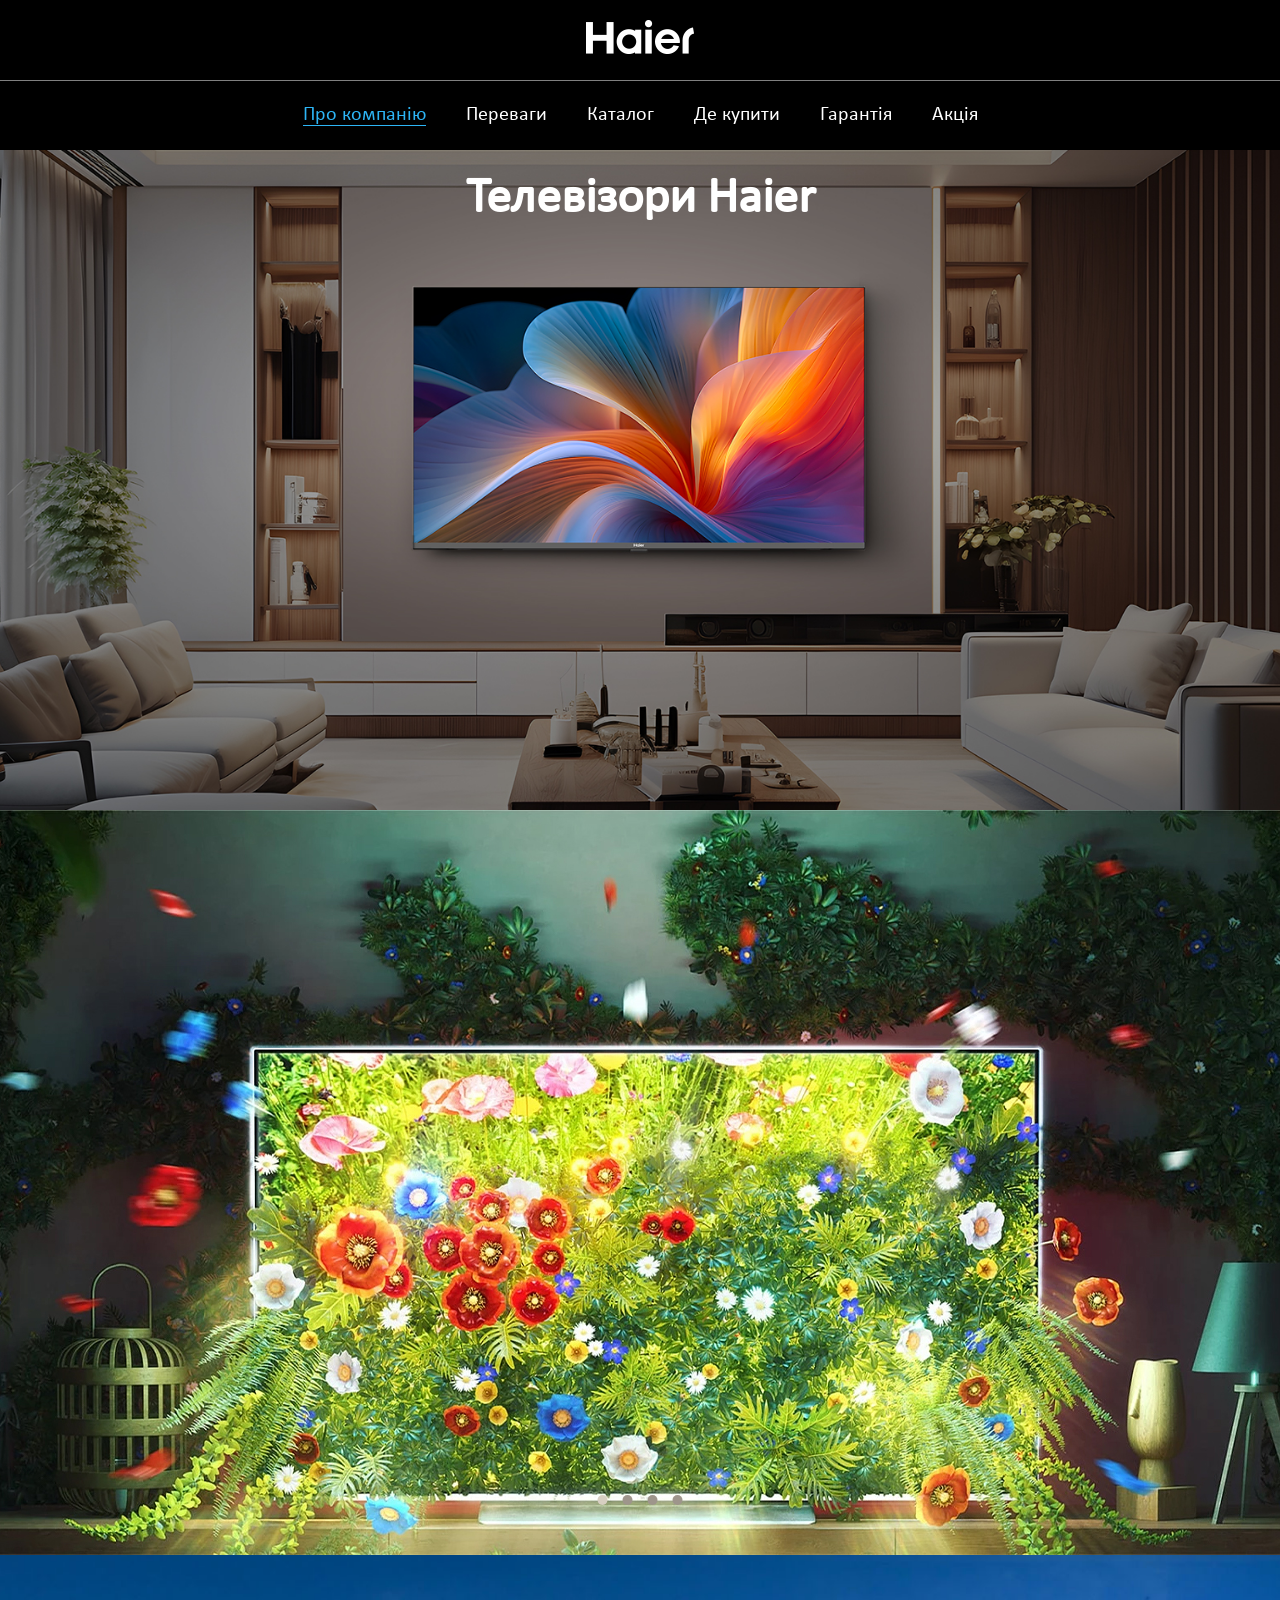
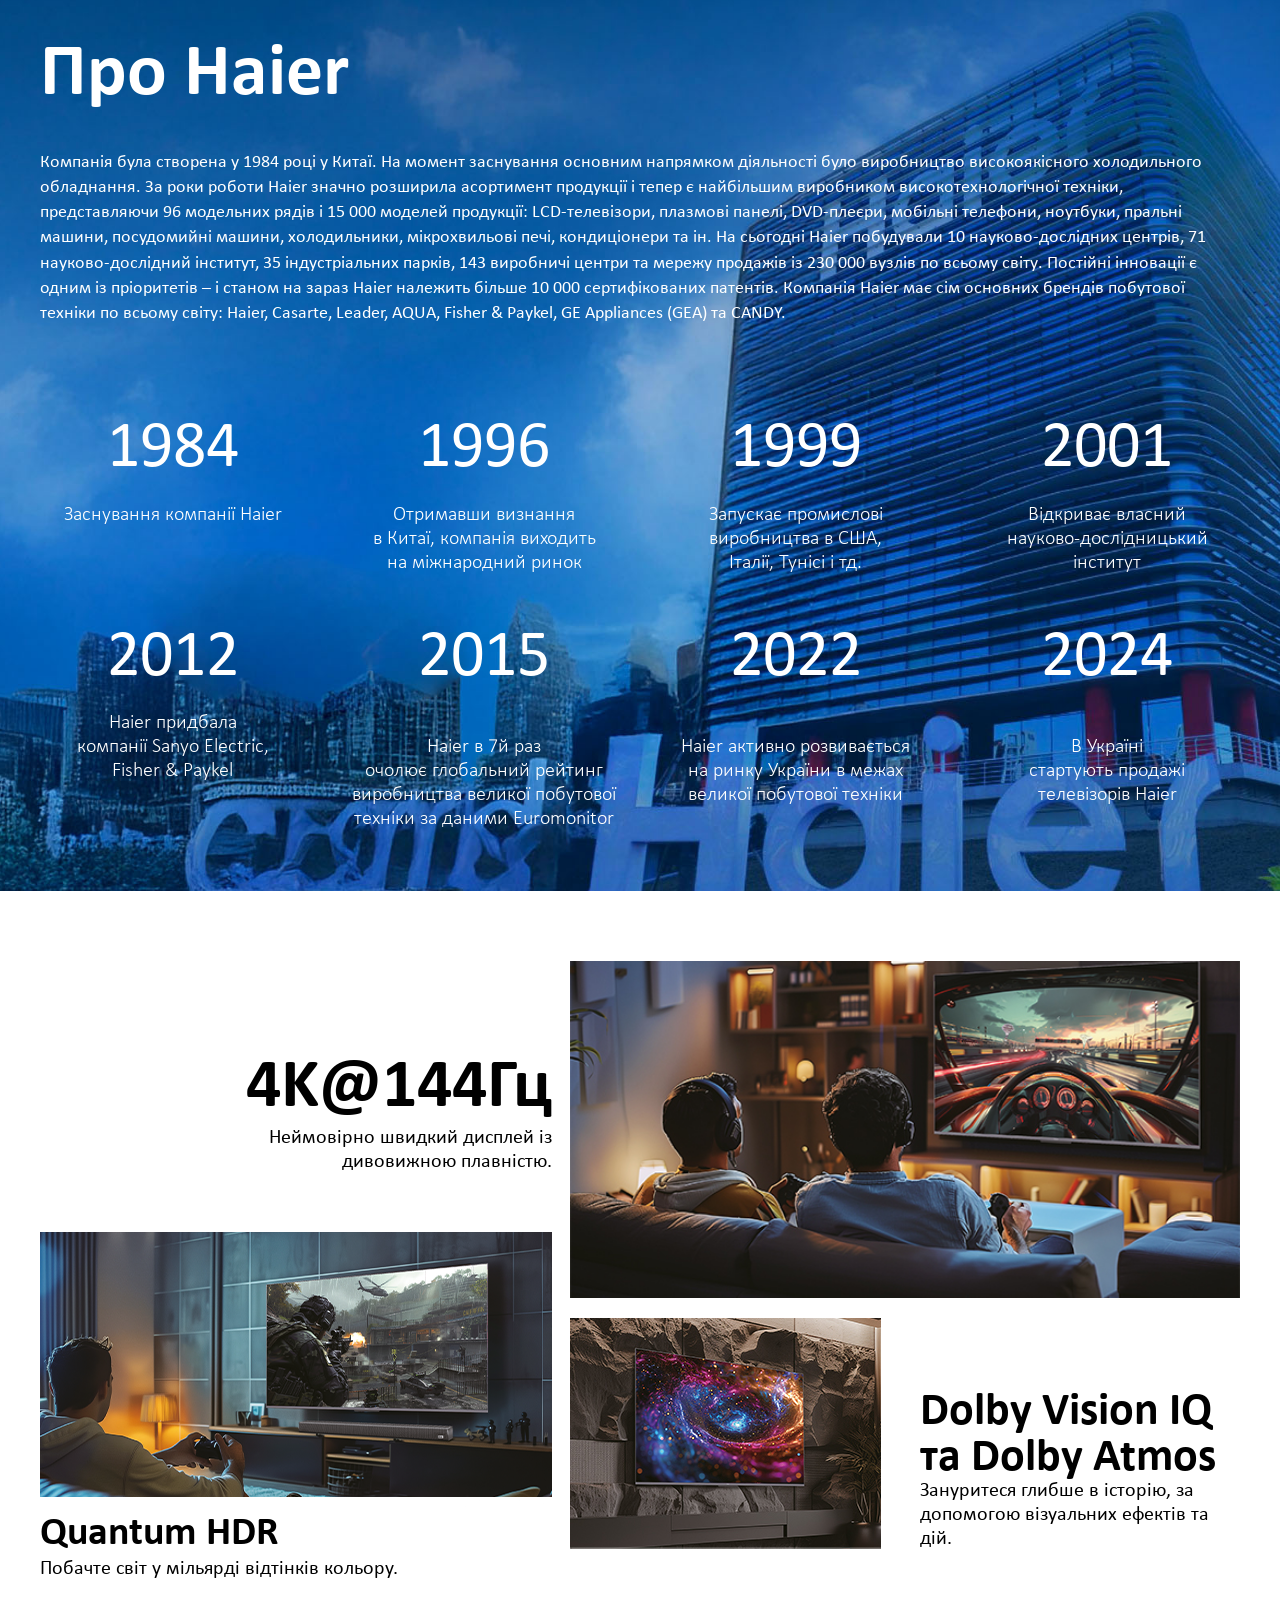
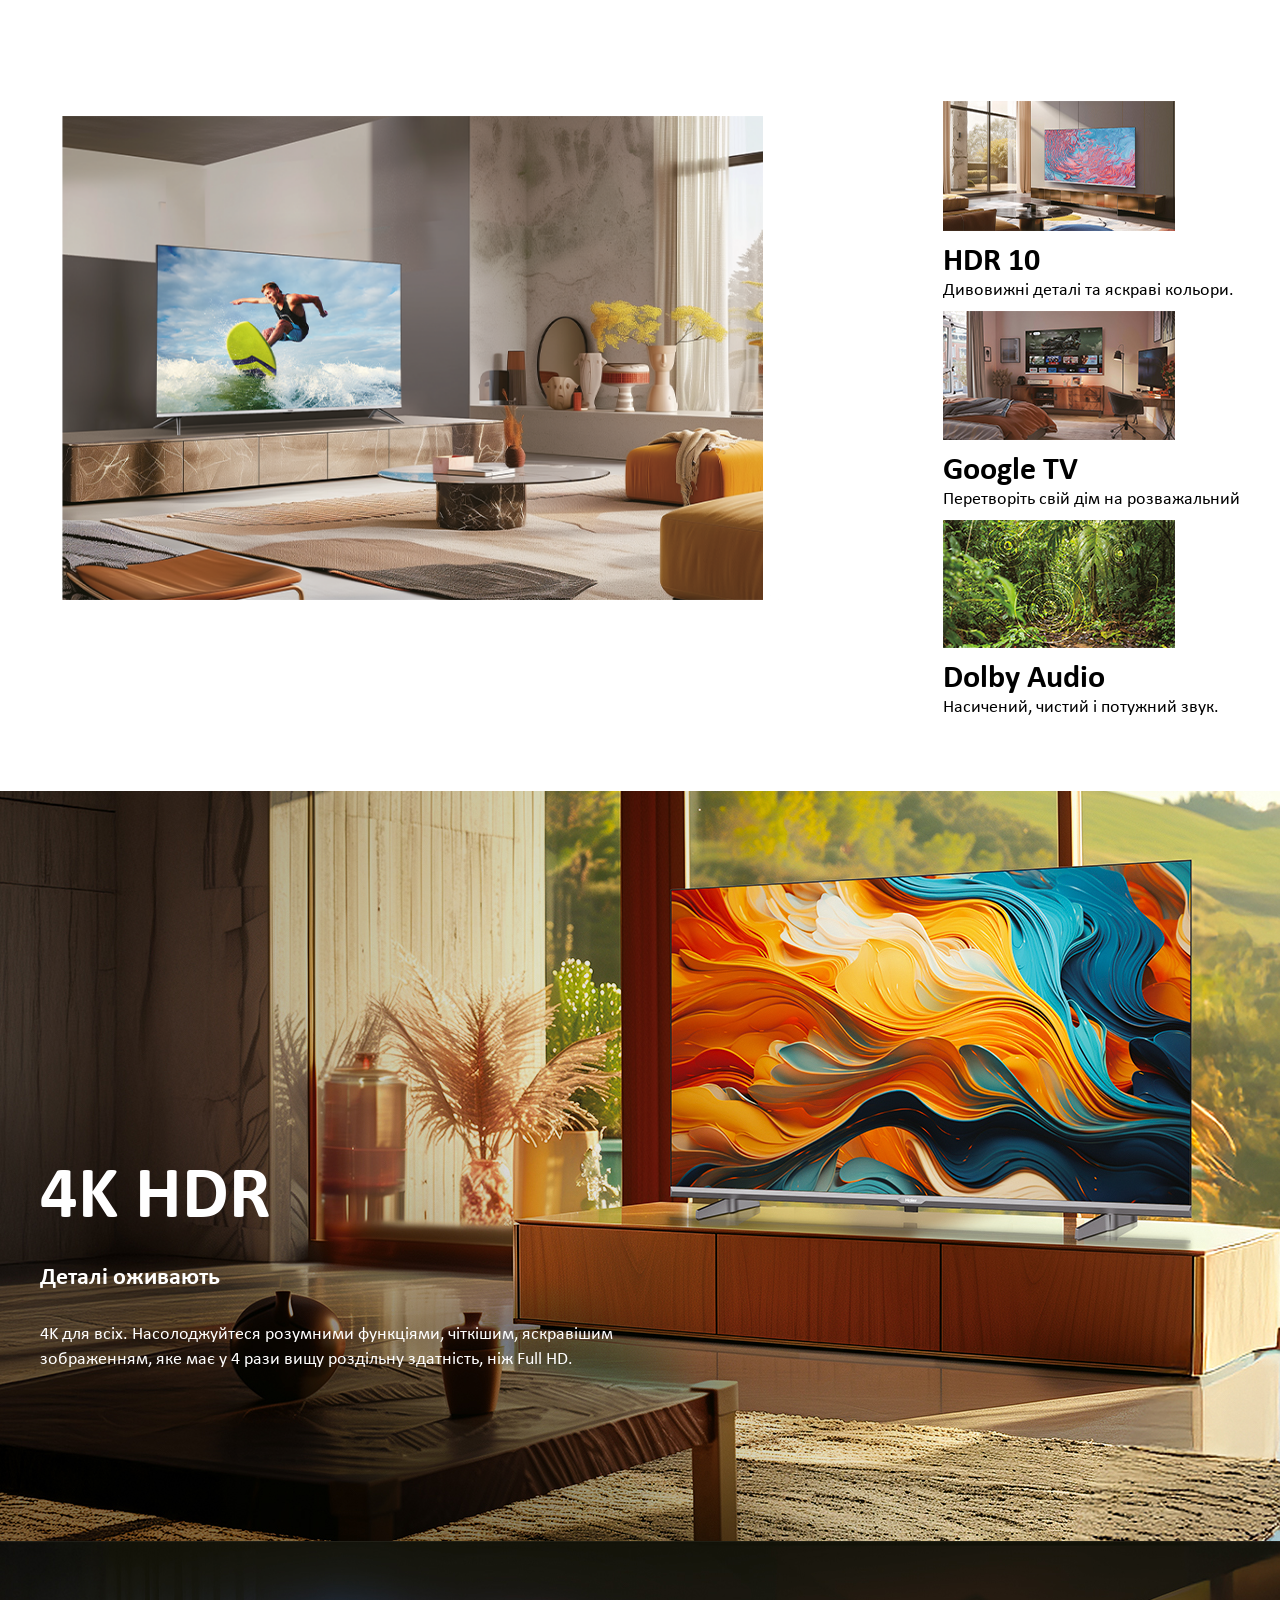
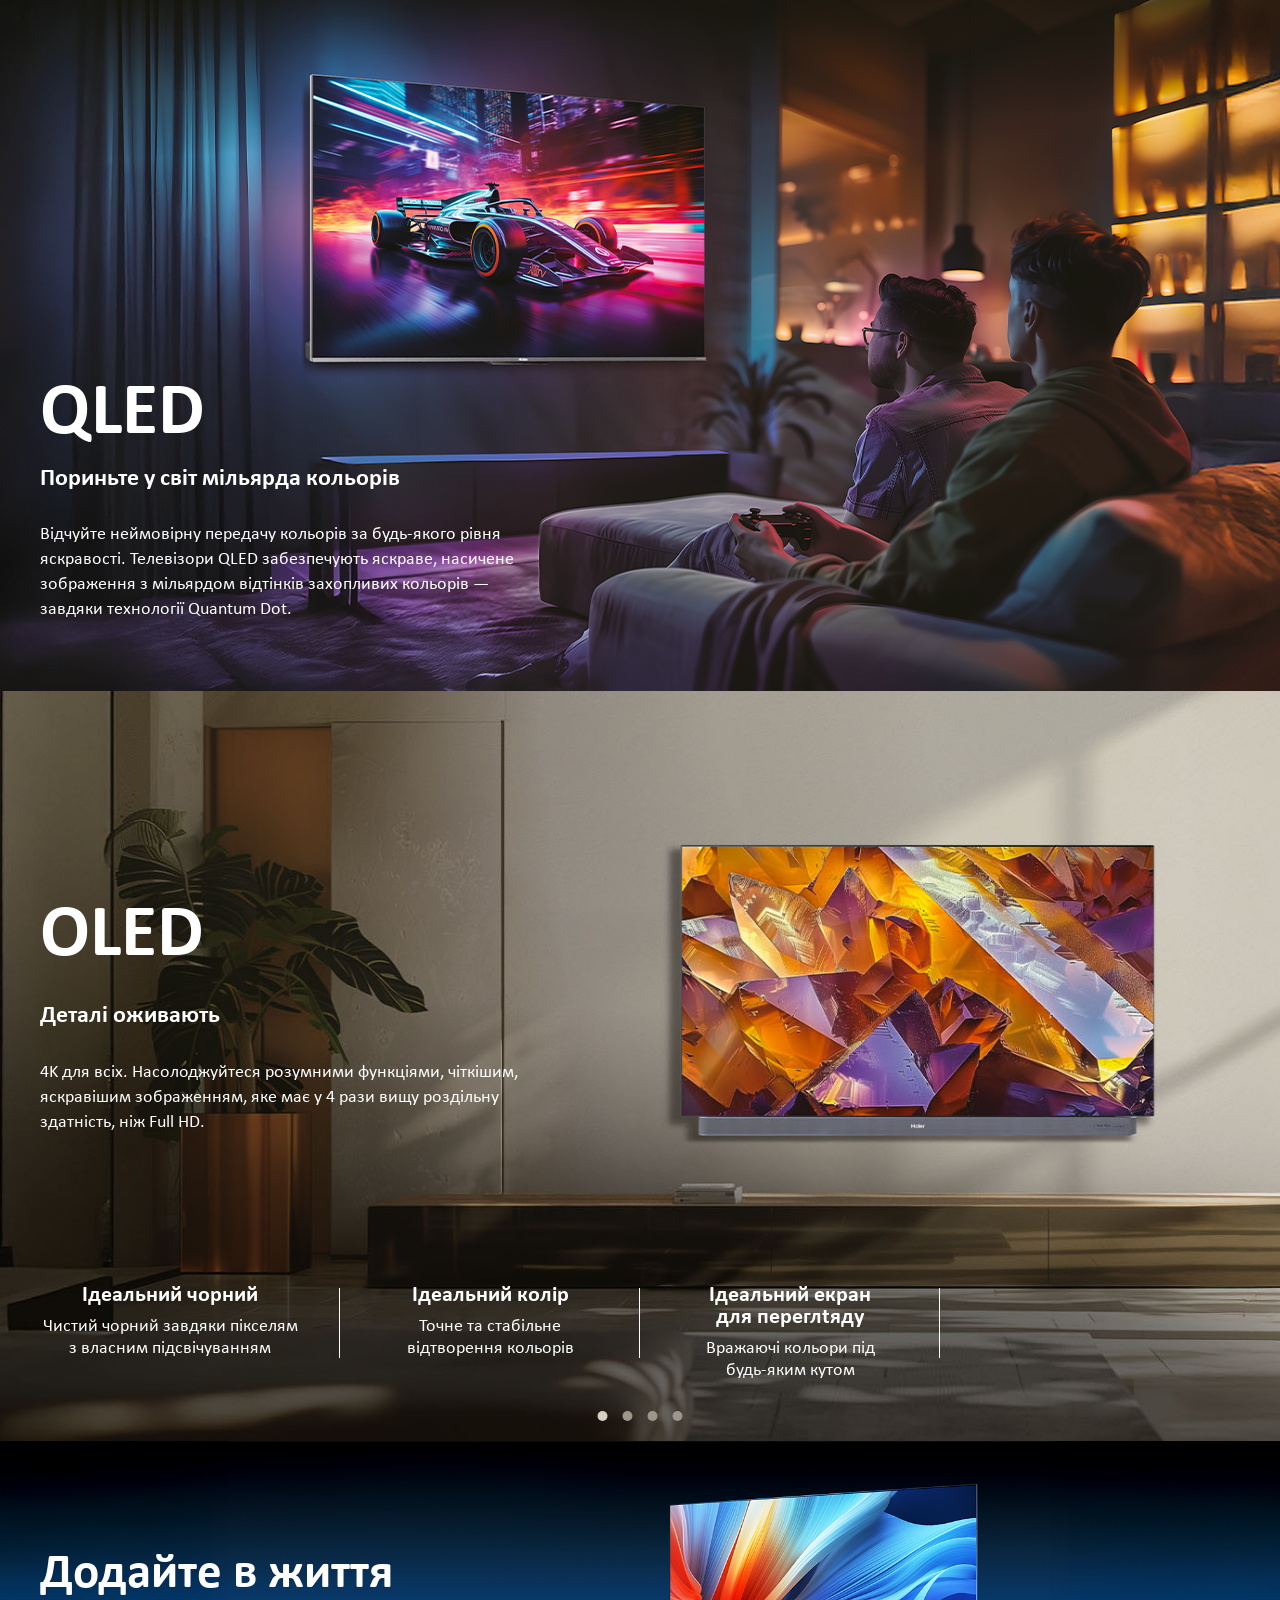
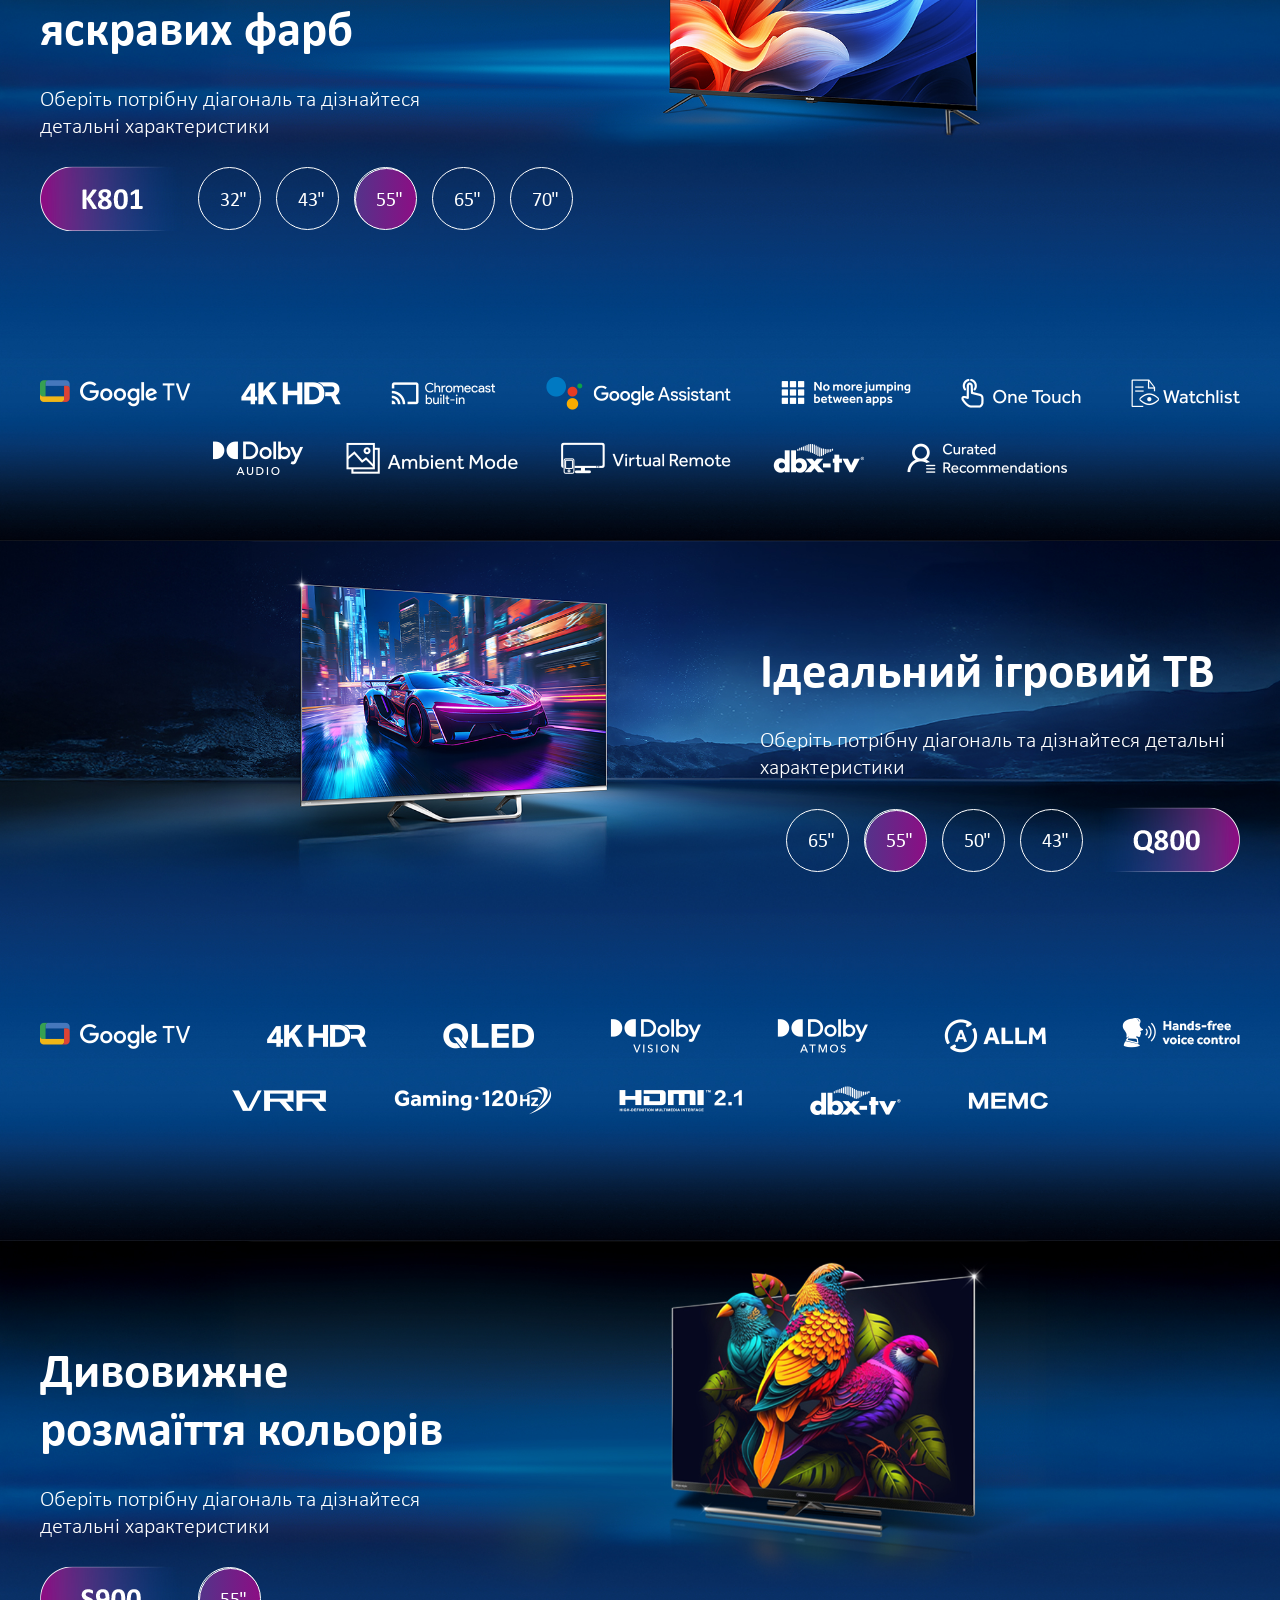
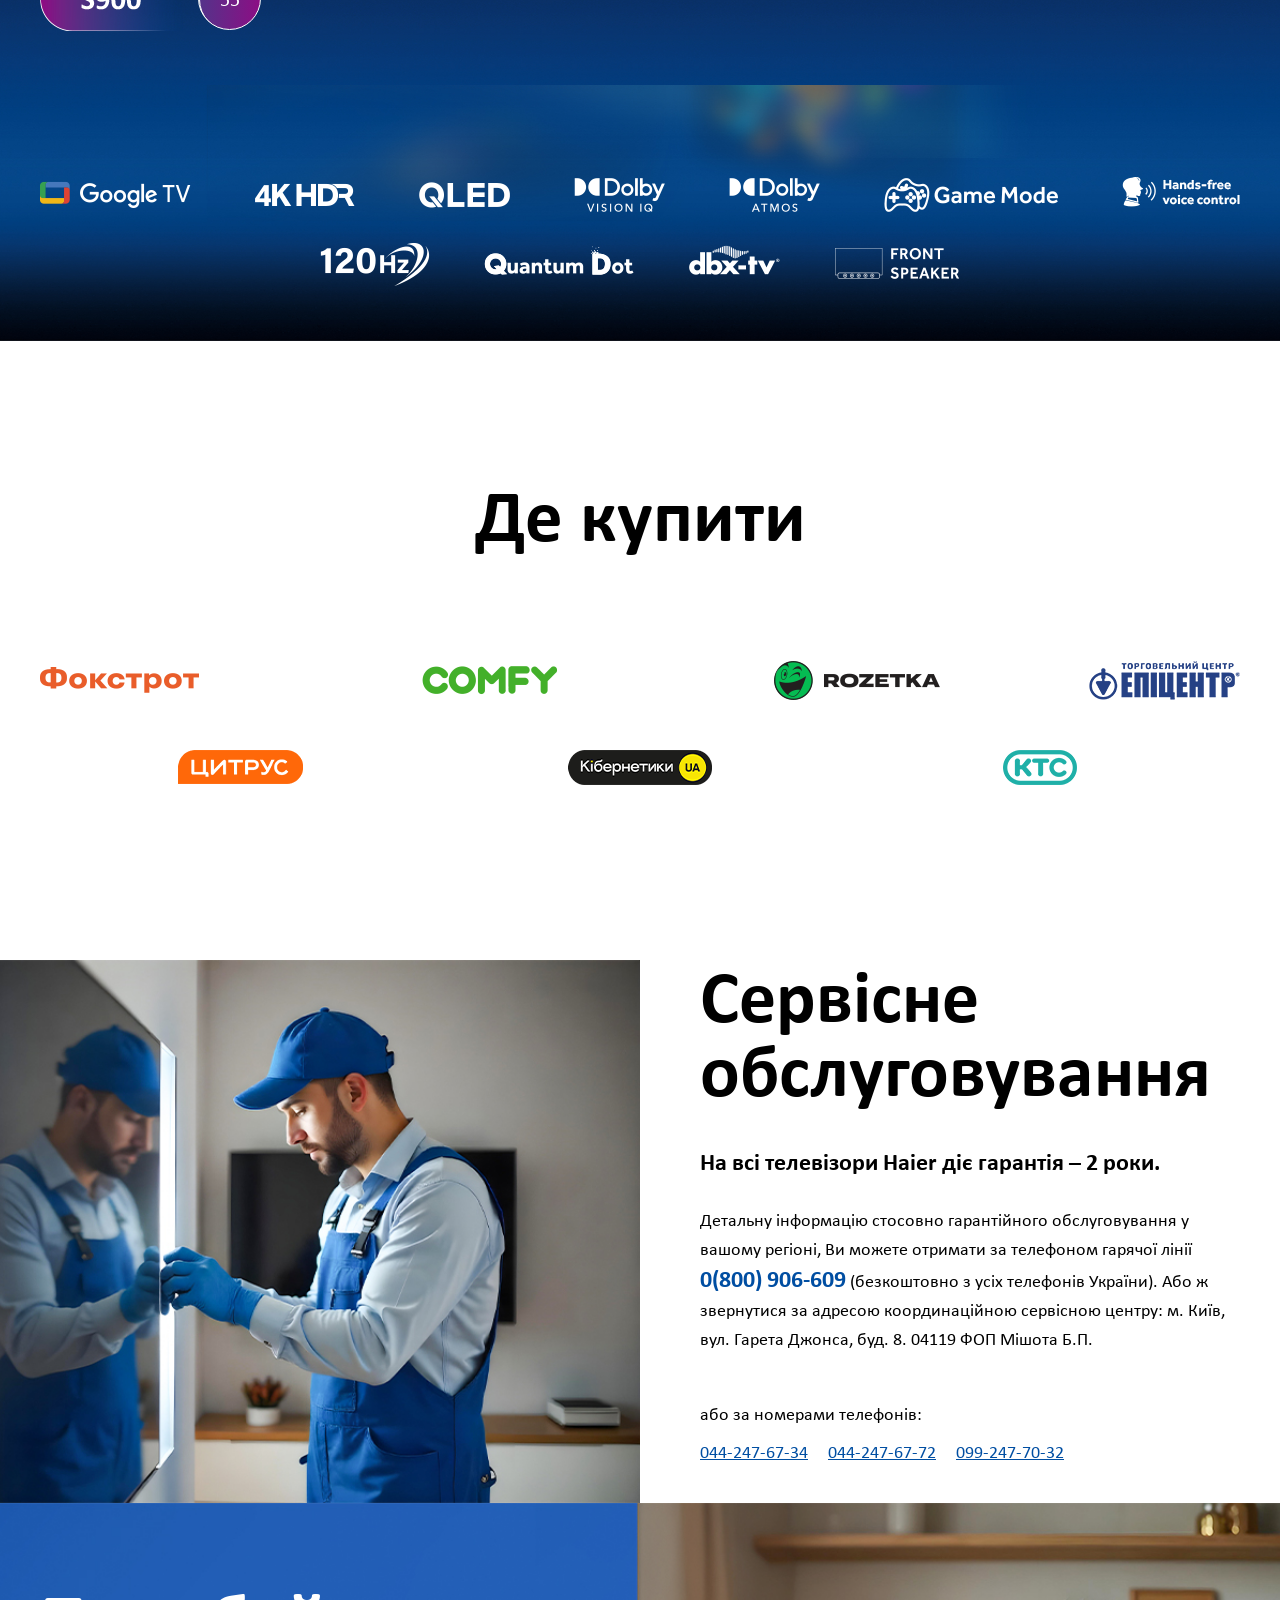
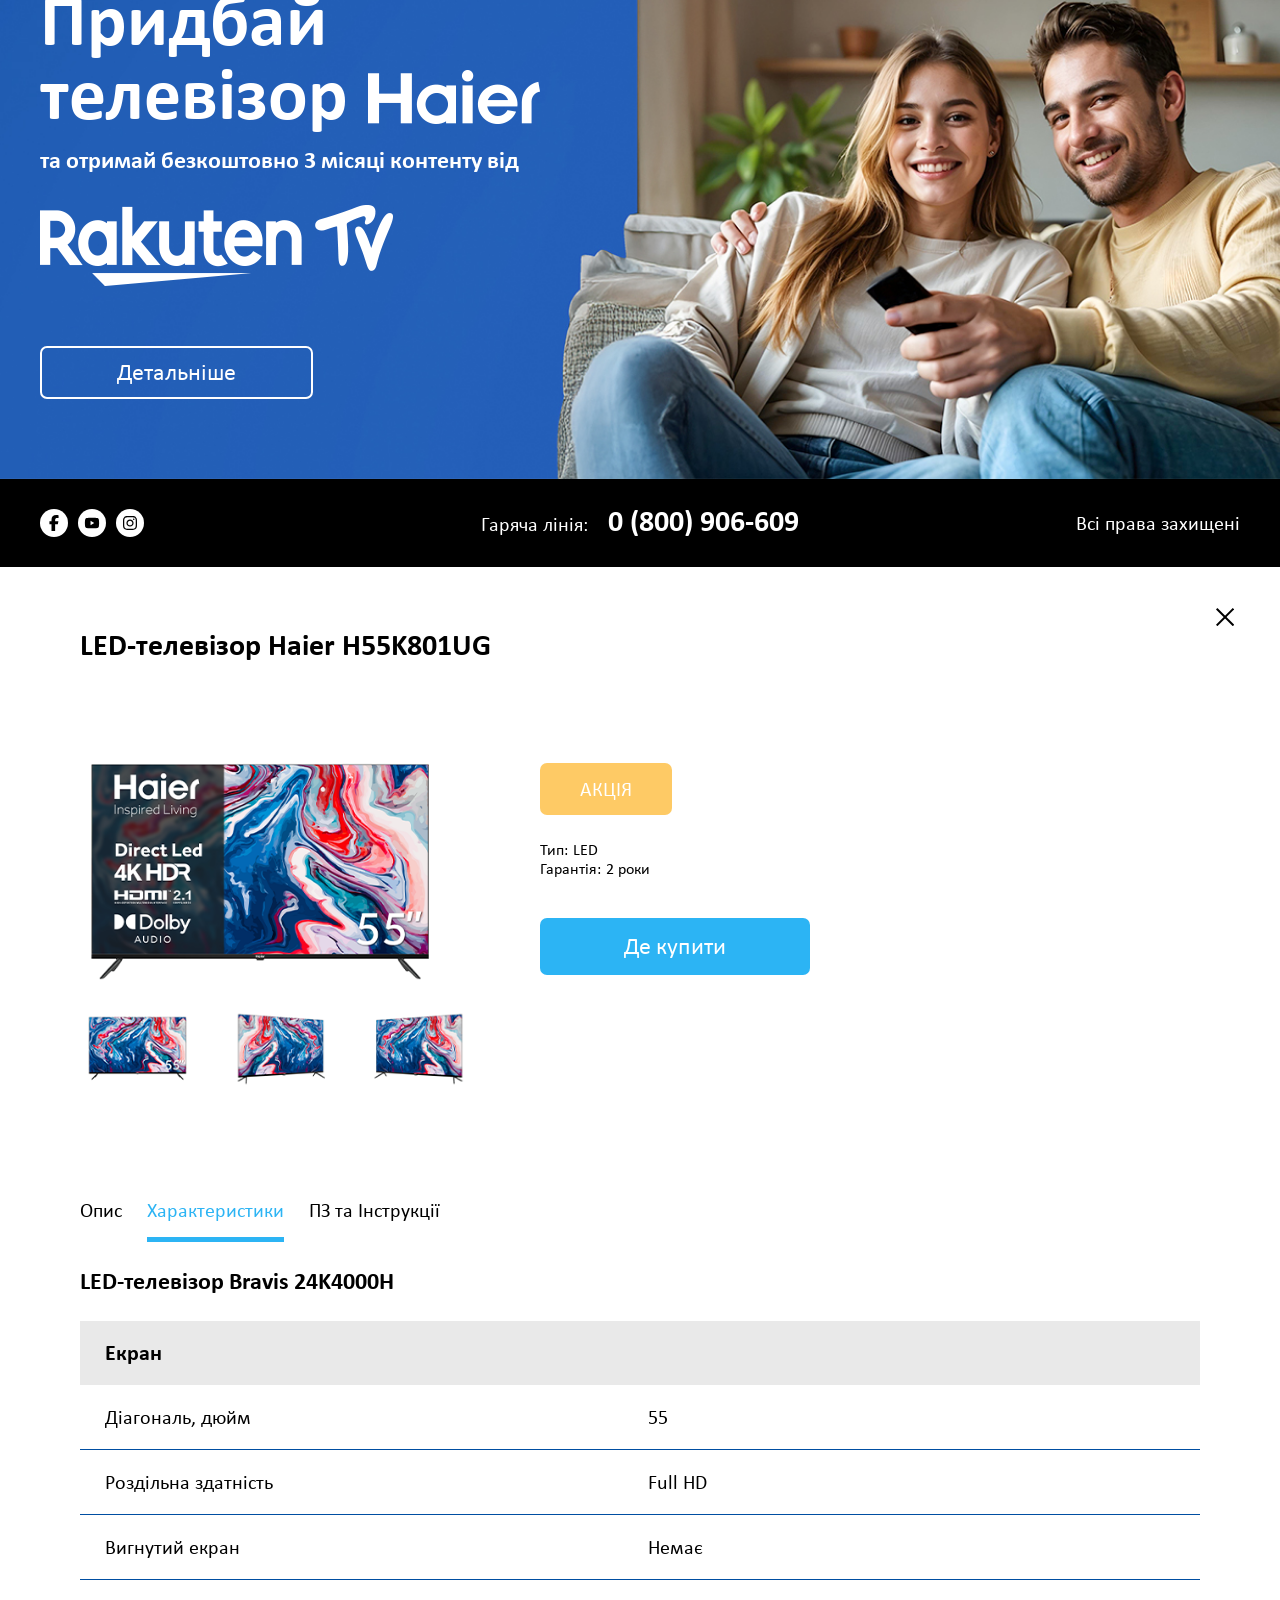
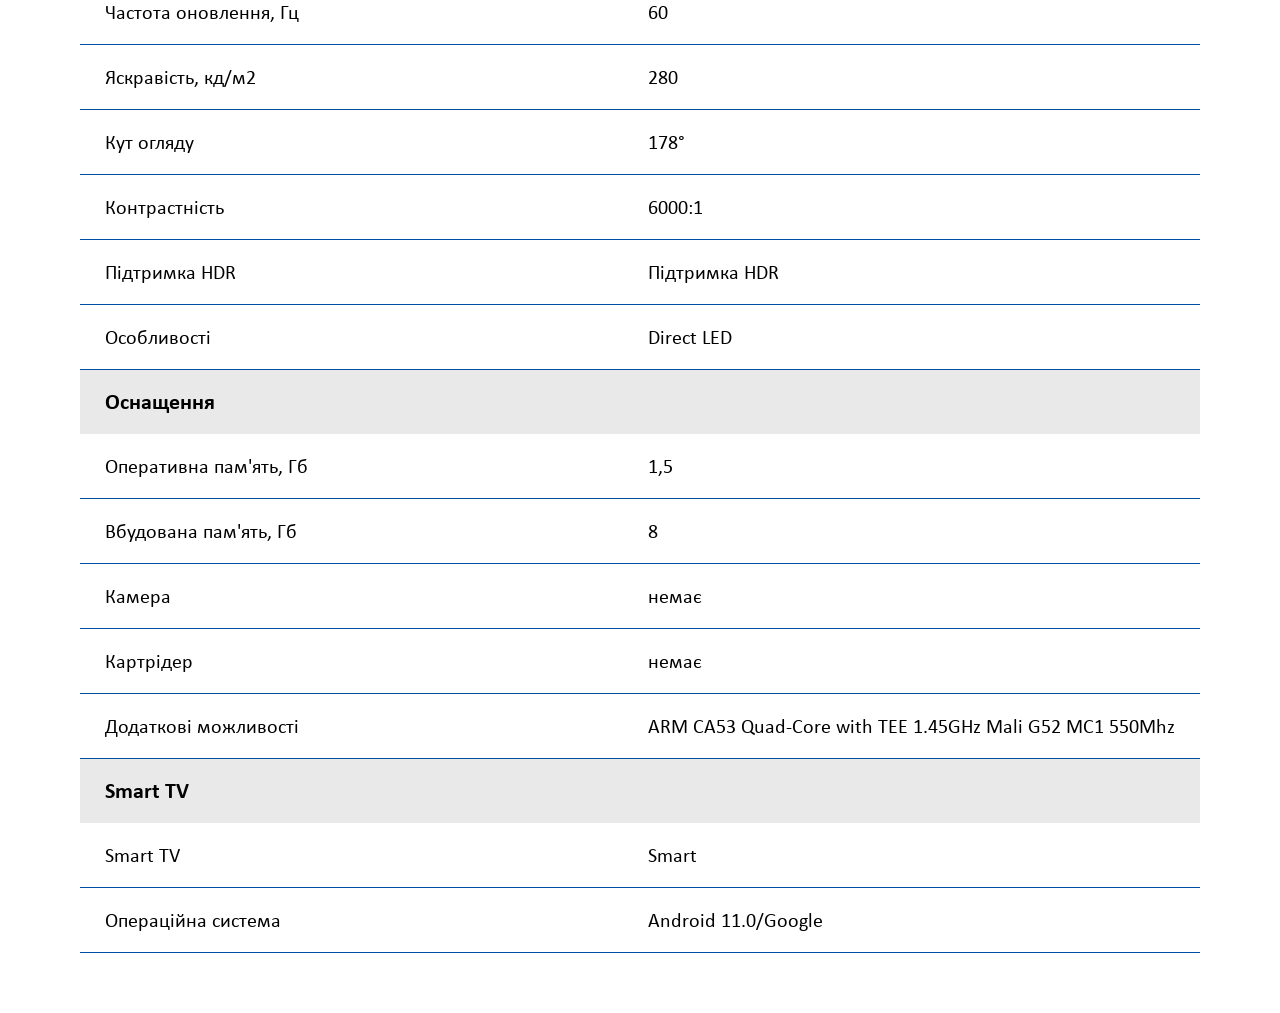
==== commit 8e457bba: "fix about slider slide" ====
--- a/index.html
+++ b/index.html
@@ -66,7 +66,7 @@
             <img src="./images/hero/hero_1.jpg" alt="Фоновое изображение" />
           </picture>
           </div>
-          <div class="hero-slider__slide" style="display: none;">
+          <div class="hero-slider__slide">
           <picture class="hero-slider__image">
             <source media="(max-width: 578px)" srcset="./images/hero/hero_2-mob.jpg">
             <img src="./images/hero/hero_2.jpg" alt="Фоновое изображение" />
@@ -172,38 +172,42 @@
           <div class="about-slider"> 
           <div class="about-slider__wrapper">
             <div class="about-slider__slide">
-              <div class="about__stats-item" style="display: none;">
+              <div class="about__stats-item" >
                 <dt>1984</dt>
                 <dd>Заснування компанії Haier</dd>
               </div>
-              <div class="about__stats-item" style="display: none;">
+              <div class="about__stats-item" >
                 <dt>1996</dt>
                 <dd>Отримавши визнання
                   в Китаї, компанія виходить
                   на міжнародний ринок</dd>
               </div>
-              <div class="about__stats-item" style="display: none;">
+            </div>
+            <div class="about-slider__slide">
+              <div class="about__stats-item" >
                 <dt>1999</dt>
                 <dd>Запускає промислові
                   виробництва в США,
                   Італії, Тунісі і тд.
                 </dd>
               </div>
-              <div class="about__stats-item" style="display: none;">
+              <div class="about__stats-item" >
                 <dt>2001</dt>
                 <dd>Відкриває власний
                   науково-дослідницький
                   інститут
                 </dd>
               </div>
-              <div class="about__stats-item" style="display: none;">
+            </div>
+            <div class="about-slider__slide">
+              <div class="about__stats-item" >
                 <dt>2012</dt>
                 <dd>Haier придбала
                   компанії Sanyo Electric,
                   Fisher & Paykel
                 </dd>
               </div>
-              <div class="about__stats-item" style="display: none;">
+              <div class="about__stats-item" >
                 <dt>2015</dt>
                 <dd>
                   Haier в 7й раз
@@ -212,6 +216,8 @@
                   техніки за даними Euromonitor
                 </dd>
               </div>
+            </div>
+            <div class="about-slider__slide">
               <div class="about__stats-item">
                 <dt>2022</dt>
                 <dd>
@@ -243,7 +249,7 @@
     <section class="mutibaner">
       <div class="mutibaner__wrapper">
         <div class="mutibaner__slider mutibaner-slider">
-          <div class="mutibaner-slider__slide" style="display: none;">
+          <div class="mutibaner-slider__slide" >
             <div class="feature">
               <div class="container">
                 <div class="feature__inner">
@@ -276,7 +282,7 @@
               </div>
             </div>
           </div>
-          <div class="mutibaner-slider__slide" style="display: none;">
+          <div class="mutibaner-slider__slide" >
             <div class="syncing">
               <div class="container">
                 <div class="syncing__slider syncing-slider">
@@ -326,7 +332,7 @@
               </div>
             </div>
           </div>
-          <div class="mutibaner-slider__slide" style="display: none;">
+          <div class="mutibaner-slider__slide" >
             <div class="hdr">
               <div class="container">
                 <div class="hdr__content">
@@ -344,7 +350,7 @@
               </div>
             </div>
           </div>
-          <div class="mutibaner-slider__slide" style="display: none;">
+          <div class="mutibaner-slider__slide">
             <div class="qled">
               <div class="container">
                 <div class="qled__content">
--- a/css/style.min.css
+++ b/css/style.min.css
@@ -1025,7 +1025,7 @@
 
 @media -sass-debug-info{filename{font-family:file\:\/\/D\:\/GitHub\/Haier\/scss\/_index\.scss}line{font-family:\00003576}}
   .feature {
-    padding: 0 0 60px;
+    padding: 0 0 40px;
     background-image: url("../images/miltibaner/future-bg-mob.jpg");
     height: 100%;
     background-size: cover;
@@ -1051,7 +1051,7 @@
 @media -sass-debug-info{filename{font-family:file\:\/\/D\:\/GitHub\/Haier\/scss\/_index\.scss}line{font-family:\00003590}}
     .feature__left-box {
       margin-right: 0;
-      margin-bottom: 30px; }
+      margin-bottom: 10px; }
 @media -sass-debug-info{filename{font-family:file\:\/\/D\:\/GitHub\/Haier\/scss\/_index\.scss}line{font-family:\00003594}}
     .feature__right-bottom {
       padding-top: 0; }
@@ -1060,7 +1060,7 @@
       padding-top: 0; }
 @media -sass-debug-info{filename{font-family:file\:\/\/D\:\/GitHub\/Haier\/scss\/_index\.scss}line{font-family:\00003601}}
     .feature__left-top {
-      margin: 0 0 30px 0;
+      margin: 0 0 10px 0;
       text-align: left;
       width: 100%; }
 @media -sass-debug-info{filename{font-family:file\:\/\/D\:\/GitHub\/Haier\/scss\/_index\.scss}line{font-family:\00003606}}
@@ -1068,7 +1068,7 @@
       display: none; }
 @media -sass-debug-info{filename{font-family:file\:\/\/D\:\/GitHub\/Haier\/scss\/_index\.scss}line{font-family:\00003609}}
     .feature__title {
-      font-size: 32px !important;
+      font-size: 26px !important;
       margin-bottom: 5px; }
 @media -sass-debug-info{filename{font-family:file\:\/\/D\:\/GitHub\/Haier\/scss\/_index\.scss}line{font-family:\00003613}}
     .feature__text {
@@ -1182,45 +1182,57 @@
 @media -sass-debug-info{filename{font-family:file\:\/\/D\:\/GitHub\/Haier\/scss\/_index\.scss}line{font-family:\00003712}}
     .oled__list {
       display: none; } }
+@media (max-width: 640px) {
+@media -sass-debug-info{filename{font-family:file\:\/\/D\:\/GitHub\/Haier\/scss\/_index\.scss}line{font-family:\00003719}}
+  .feature__left-box {
+    margin-right: 0;
+    margin-bottom: 30px; }
+@media -sass-debug-info{filename{font-family:file\:\/\/D\:\/GitHub\/Haier\/scss\/_index\.scss}line{font-family:\00003723}}
+  .feature__left-top {
+    margin: 0 0 30px 0; }
+@media -sass-debug-info{filename{font-family:file\:\/\/D\:\/GitHub\/Haier\/scss\/_index\.scss}line{font-family:\00003726}}
+  .feature__title {
+    font-size: 32px !important;
+    margin-bottom: 5px; } }
 @media (max-width: 548px) {
-@media -sass-debug-info{filename{font-family:file\:\/\/D\:\/GitHub\/Haier\/scss\/_index\.scss}line{font-family:\00003718}}
+@media -sass-debug-info{filename{font-family:file\:\/\/D\:\/GitHub\/Haier\/scss\/_index\.scss}line{font-family:\00003733}}
   .feature,
   .syncing {
     padding-bottom: 80px;
     background-position: center center; }
 
-@media -sass-debug-info{filename{font-family:file\:\/\/D\:\/GitHub\/Haier\/scss\/_index\.scss}line{font-family:\00003723}}
+@media -sass-debug-info{filename{font-family:file\:\/\/D\:\/GitHub\/Haier\/scss\/_index\.scss}line{font-family:\00003738}}
   .hdr,
   .qled,
   .oled {
     background-position: center center; }
 
-@media -sass-debug-info{filename{font-family:file\:\/\/D\:\/GitHub\/Haier\/scss\/_index\.scss}line{font-family:\00003728}}
+@media -sass-debug-info{filename{font-family:file\:\/\/D\:\/GitHub\/Haier\/scss\/_index\.scss}line{font-family:\00003743}}
   .oled {
     padding-bottom: 80px; }
 
-@media -sass-debug-info{filename{font-family:file\:\/\/D\:\/GitHub\/Haier\/scss\/_index\.scss}line{font-family:\00003732}}
+@media -sass-debug-info{filename{font-family:file\:\/\/D\:\/GitHub\/Haier\/scss\/_index\.scss}line{font-family:\00003747}}
   .syncing-slider__thumb-item-title {
     font-size: 32px;
     margin-bottom: 10px; }
-@media -sass-debug-info{filename{font-family:file\:\/\/D\:\/GitHub\/Haier\/scss\/_index\.scss}line{font-family:\00003736}}
+@media -sass-debug-info{filename{font-family:file\:\/\/D\:\/GitHub\/Haier\/scss\/_index\.scss}line{font-family:\00003751}}
   .syncing-slider__thumb-box {
     margin-bottom: 25px; } }
 @media (max-width: 478px) {
-@media -sass-debug-info{filename{font-family:file\:\/\/D\:\/GitHub\/Haier\/scss\/_index\.scss}line{font-family:\00003743}}
+@media -sass-debug-info{filename{font-family:file\:\/\/D\:\/GitHub\/Haier\/scss\/_index\.scss}line{font-family:\00003758}}
   .feature__title {
     font-size: 26px !important; } }
 /* partner */
-@media -sass-debug-info{filename{font-family:file\:\/\/D\:\/GitHub\/Haier\/scss\/_index\.scss}line{font-family:\00003749}}
+@media -sass-debug-info{filename{font-family:file\:\/\/D\:\/GitHub\/Haier\/scss\/_index\.scss}line{font-family:\00003764}}
 .partner {
   padding: 130px 0 175px; }
-@media -sass-debug-info{filename{font-family:file\:\/\/D\:\/GitHub\/Haier\/scss\/_index\.scss}line{font-family:\00003751}}
+@media -sass-debug-info{filename{font-family:file\:\/\/D\:\/GitHub\/Haier\/scss\/_index\.scss}line{font-family:\00003766}}
   .partner__title {
     font-size: 75px;
     color: #000000;
     margin-bottom: 100px;
     text-align: center; }
-@media -sass-debug-info{filename{font-family:file\:\/\/D\:\/GitHub\/Haier\/scss\/_index\.scss}line{font-family:\00003759}}
+@media -sass-debug-info{filename{font-family:file\:\/\/D\:\/GitHub\/Haier\/scss\/_index\.scss}line{font-family:\00003774}}
   .partner__inner {
     display: -webkit-box;
     display: -ms-flexbox;
@@ -1228,7 +1240,7 @@
     -ms-flex-wrap: wrap;
         flex-wrap: wrap;
     gap: 50px 0px; }
-@media -sass-debug-info{filename{font-family:file\:\/\/D\:\/GitHub\/Haier\/scss\/_index\.scss}line{font-family:\00003764}}
+@media -sass-debug-info{filename{font-family:file\:\/\/D\:\/GitHub\/Haier\/scss\/_index\.scss}line{font-family:\00003779}}
   .partner__link {
     -webkit-box-flex: 33%;
         -ms-flex: 33%;
@@ -1242,7 +1254,7 @@
     -webkit-box-align: center;
         -ms-flex-align: center;
             align-items: center; }
-@media -sass-debug-info{filename{font-family:file\:\/\/D\:\/GitHub\/Haier\/scss\/_index\.scss}line{font-family:\00003769}}
+@media -sass-debug-info{filename{font-family:file\:\/\/D\:\/GitHub\/Haier\/scss\/_index\.scss}line{font-family:\00003784}}
     .partner__link:nth-child(-n+4) {
       -webkit-box-flex: 20%;
           -ms-flex: 20%;
@@ -1253,29 +1265,29 @@
       -webkit-box-pack: center;
           -ms-flex-pack: center;
               justify-content: center; }
-@media -sass-debug-info{filename{font-family:file\:\/\/D\:\/GitHub\/Haier\/scss\/_index\.scss}line{font-family:\00003775}}
+@media -sass-debug-info{filename{font-family:file\:\/\/D\:\/GitHub\/Haier\/scss\/_index\.scss}line{font-family:\00003790}}
     .partner__link:nth-child(1) {
       -webkit-box-pack: start;
           -ms-flex-pack: start;
               justify-content: flex-start; }
-@media -sass-debug-info{filename{font-family:file\:\/\/D\:\/GitHub\/Haier\/scss\/_index\.scss}line{font-family:\00003778}}
+@media -sass-debug-info{filename{font-family:file\:\/\/D\:\/GitHub\/Haier\/scss\/_index\.scss}line{font-family:\00003793}}
     .partner__link:nth-child(3) {
       -webkit-box-pack: end;
           -ms-flex-pack: end;
               justify-content: flex-end; }
-@media -sass-debug-info{filename{font-family:file\:\/\/D\:\/GitHub\/Haier\/scss\/_index\.scss}line{font-family:\00003781}}
+@media -sass-debug-info{filename{font-family:file\:\/\/D\:\/GitHub\/Haier\/scss\/_index\.scss}line{font-family:\00003796}}
     .partner__link:nth-child(4) {
       -webkit-box-pack: end;
           -ms-flex-pack: end;
               justify-content: flex-end; }
 
 @media (max-width: 768px) {
-@media -sass-debug-info{filename{font-family:file\:\/\/D\:\/GitHub\/Haier\/scss\/_index\.scss}line{font-family:\00003789}}
+@media -sass-debug-info{filename{font-family:file\:\/\/D\:\/GitHub\/Haier\/scss\/_index\.scss}line{font-family:\00003804}}
   .partner__link {
     -webkit-box-flex: 0;
         -ms-flex: 0;
             flex: 0; }
-@media -sass-debug-info{filename{font-family:file\:\/\/D\:\/GitHub\/Haier\/scss\/_index\.scss}line{font-family:\00003791}}
+@media -sass-debug-info{filename{font-family:file\:\/\/D\:\/GitHub\/Haier\/scss\/_index\.scss}line{font-family:\00003806}}
     .partner__link:nth-child(1) {
       -webkit-box-ordinal-group: 6;
           -ms-flex-order: 5;
@@ -1286,10 +1298,10 @@
       -webkit-box-flex: 50%;
           -ms-flex: 50%;
               flex: 50%; }
-@media -sass-debug-info{filename{font-family:file\:\/\/D\:\/GitHub\/Haier\/scss\/_index\.scss}line{font-family:\00003795}}
+@media -sass-debug-info{filename{font-family:file\:\/\/D\:\/GitHub\/Haier\/scss\/_index\.scss}line{font-family:\00003810}}
       .partner__link:nth-child(1) img {
         width: 140px; }
-@media -sass-debug-info{filename{font-family:file\:\/\/D\:\/GitHub\/Haier\/scss\/_index\.scss}line{font-family:\00003799}}
+@media -sass-debug-info{filename{font-family:file\:\/\/D\:\/GitHub\/Haier\/scss\/_index\.scss}line{font-family:\00003814}}
     .partner__link:nth-child(2) {
       -webkit-box-ordinal-group: 3;
           -ms-flex-order: 2;
@@ -1300,10 +1312,10 @@
       -webkit-box-flex: 50%;
           -ms-flex: 50%;
               flex: 50%; }
-@media -sass-debug-info{filename{font-family:file\:\/\/D\:\/GitHub\/Haier\/scss\/_index\.scss}line{font-family:\00003803}}
+@media -sass-debug-info{filename{font-family:file\:\/\/D\:\/GitHub\/Haier\/scss\/_index\.scss}line{font-family:\00003818}}
       .partner__link:nth-child(2) img {
         width: 116px; }
-@media -sass-debug-info{filename{font-family:file\:\/\/D\:\/GitHub\/Haier\/scss\/_index\.scss}line{font-family:\00003808}}
+@media -sass-debug-info{filename{font-family:file\:\/\/D\:\/GitHub\/Haier\/scss\/_index\.scss}line{font-family:\00003823}}
     .partner__link:nth-child(3) {
       -webkit-box-ordinal-group: 5;
           -ms-flex-order: 4;
@@ -1314,10 +1326,10 @@
       -webkit-box-flex: 50%;
           -ms-flex: 50%;
               flex: 50%; }
-@media -sass-debug-info{filename{font-family:file\:\/\/D\:\/GitHub\/Haier\/scss\/_index\.scss}line{font-family:\00003812}}
+@media -sass-debug-info{filename{font-family:file\:\/\/D\:\/GitHub\/Haier\/scss\/_index\.scss}line{font-family:\00003827}}
       .partner__link:nth-child(3) img {
         width: 144px; }
-@media -sass-debug-info{filename{font-family:file\:\/\/D\:\/GitHub\/Haier\/scss\/_index\.scss}line{font-family:\00003816}}
+@media -sass-debug-info{filename{font-family:file\:\/\/D\:\/GitHub\/Haier\/scss\/_index\.scss}line{font-family:\00003831}}
     .partner__link:nth-child(4) {
       -webkit-box-ordinal-group: 3;
           -ms-flex-order: 2;
@@ -1328,10 +1340,10 @@
       -webkit-box-flex: 30%;
           -ms-flex: 30%;
               flex: 30%; }
-@media -sass-debug-info{filename{font-family:file\:\/\/D\:\/GitHub\/Haier\/scss\/_index\.scss}line{font-family:\00003820}}
+@media -sass-debug-info{filename{font-family:file\:\/\/D\:\/GitHub\/Haier\/scss\/_index\.scss}line{font-family:\00003835}}
       .partner__link:nth-child(4) img {
         width: 134px; }
-@media -sass-debug-info{filename{font-family:file\:\/\/D\:\/GitHub\/Haier\/scss\/_index\.scss}line{font-family:\00003824}}
+@media -sass-debug-info{filename{font-family:file\:\/\/D\:\/GitHub\/Haier\/scss\/_index\.scss}line{font-family:\00003839}}
     .partner__link:nth-child(5) {
       -webkit-box-ordinal-group: 4;
           -ms-flex-order: 3;
@@ -1342,10 +1354,10 @@
       -webkit-box-flex: 30%;
           -ms-flex: 30%;
               flex: 30%; }
-@media -sass-debug-info{filename{font-family:file\:\/\/D\:\/GitHub\/Haier\/scss\/_index\.scss}line{font-family:\00003828}}
+@media -sass-debug-info{filename{font-family:file\:\/\/D\:\/GitHub\/Haier\/scss\/_index\.scss}line{font-family:\00003843}}
       .partner__link:nth-child(5) img {
         width: 107px; }
-@media -sass-debug-info{filename{font-family:file\:\/\/D\:\/GitHub\/Haier\/scss\/_index\.scss}line{font-family:\00003832}}
+@media -sass-debug-info{filename{font-family:file\:\/\/D\:\/GitHub\/Haier\/scss\/_index\.scss}line{font-family:\00003847}}
     .partner__link:nth-child(7) {
       -webkit-box-ordinal-group: 3;
           -ms-flex-order: 2;
@@ -1356,10 +1368,10 @@
       -webkit-box-flex: 15%;
           -ms-flex: 15%;
               flex: 15%; }
-@media -sass-debug-info{filename{font-family:file\:\/\/D\:\/GitHub\/Haier\/scss\/_index\.scss}line{font-family:\00003836}}
+@media -sass-debug-info{filename{font-family:file\:\/\/D\:\/GitHub\/Haier\/scss\/_index\.scss}line{font-family:\00003851}}
       .partner__link:nth-child(7) img {
         width: 65px; }
-@media -sass-debug-info{filename{font-family:file\:\/\/D\:\/GitHub\/Haier\/scss\/_index\.scss}line{font-family:\00003840}}
+@media -sass-debug-info{filename{font-family:file\:\/\/D\:\/GitHub\/Haier\/scss\/_index\.scss}line{font-family:\00003855}}
     .partner__link:nth-child(6) {
       -webkit-box-ordinal-group: 2;
           -ms-flex-order: 1;
@@ -1371,24 +1383,24 @@
           -ms-flex: 50%;
               flex: 50%; } }
 /* rakuten-tv*/
-@media -sass-debug-info{filename{font-family:file\:\/\/D\:\/GitHub\/Haier\/scss\/_index\.scss}line{font-family:\00003851}}
+@media -sass-debug-info{filename{font-family:file\:\/\/D\:\/GitHub\/Haier\/scss\/_index\.scss}line{font-family:\00003866}}
 .rakuten-tv {
   padding: 80px 0;
   background-image: url("../images/content/haier-rak-bg.jpg");
   background-position: right 50% center;
   background-size: cover;
   background-repeat: no-repeat; }
-@media -sass-debug-info{filename{font-family:file\:\/\/D\:\/GitHub\/Haier\/scss\/_index\.scss}line{font-family:\00003857}}
+@media -sass-debug-info{filename{font-family:file\:\/\/D\:\/GitHub\/Haier\/scss\/_index\.scss}line{font-family:\00003872}}
   .rakuten-tv--singlPage {
     padding: 160px 0; }
-@media -sass-debug-info{filename{font-family:file\:\/\/D\:\/GitHub\/Haier\/scss\/_index\.scss}line{font-family:\00003860}}
+@media -sass-debug-info{filename{font-family:file\:\/\/D\:\/GitHub\/Haier\/scss\/_index\.scss}line{font-family:\00003875}}
   .rakuten-tv__img-mob {
     display: none;
     width: 100%;
     height: auto;
     -o-object-fit: cover;
        object-fit: cover; }
-@media -sass-debug-info{filename{font-family:file\:\/\/D\:\/GitHub\/Haier\/scss\/_index\.scss}line{font-family:\00003866}}
+@media -sass-debug-info{filename{font-family:file\:\/\/D\:\/GitHub\/Haier\/scss\/_index\.scss}line{font-family:\00003881}}
   .rakuten-tv__inner {
     display: -webkit-box;
     display: -ms-flexbox;
@@ -1396,10 +1408,10 @@
     -webkit-box-pack: start;
         -ms-flex-pack: start;
             justify-content: flex-start; }
-@media -sass-debug-info{filename{font-family:file\:\/\/D\:\/GitHub\/Haier\/scss\/_index\.scss}line{font-family:\00003870}}
+@media -sass-debug-info{filename{font-family:file\:\/\/D\:\/GitHub\/Haier\/scss\/_index\.scss}line{font-family:\00003885}}
   .rakuten-tv__content {
     width: 600px; }
-@media -sass-debug-info{filename{font-family:file\:\/\/D\:\/GitHub\/Haier\/scss\/_index\.scss}line{font-family:\00003873}}
+@media -sass-debug-info{filename{font-family:file\:\/\/D\:\/GitHub\/Haier\/scss\/_index\.scss}line{font-family:\00003888}}
   .rakuten-tv__title-box {
     display: -webkit-box;
     display: -ms-flexbox;
@@ -1409,21 +1421,21 @@
             align-items: end;
     margin-bottom: 15px;
     position: relative; }
-@media -sass-debug-info{filename{font-family:file\:\/\/D\:\/GitHub\/Haier\/scss\/_index\.scss}line{font-family:\00003879}}
+@media -sass-debug-info{filename{font-family:file\:\/\/D\:\/GitHub\/Haier\/scss\/_index\.scss}line{font-family:\00003894}}
   .rakuten-tv__title-img {
     position: absolute;
     bottom: 7px;
     right: 100px; }
-@media -sass-debug-info{filename{font-family:file\:\/\/D\:\/GitHub\/Haier\/scss\/_index\.scss}line{font-family:\00003884}}
+@media -sass-debug-info{filename{font-family:file\:\/\/D\:\/GitHub\/Haier\/scss\/_index\.scss}line{font-family:\00003899}}
   .rakuten-tv__title {
     font-size: 74px;
     line-height: 1;
     margin-right: 15px; }
-@media -sass-debug-info{filename{font-family:file\:\/\/D\:\/GitHub\/Haier\/scss\/_index\.scss}line{font-family:\00003890}}
+@media -sass-debug-info{filename{font-family:file\:\/\/D\:\/GitHub\/Haier\/scss\/_index\.scss}line{font-family:\00003905}}
   .rakuten-tv__text {
     font-size: 24px;
     margin-bottom: 30px; }
-@media -sass-debug-info{filename{font-family:file\:\/\/D\:\/GitHub\/Haier\/scss\/_index\.scss}line{font-family:\00003895}}
+@media -sass-debug-info{filename{font-family:file\:\/\/D\:\/GitHub\/Haier\/scss\/_index\.scss}line{font-family:\00003910}}
   .rakuten-tv__btn {
     display: inline-block;
     margin-top: 60px;
@@ -1433,41 +1445,41 @@
     border-radius: 7px; }
 
 @media (max-width: 768px) {
-@media -sass-debug-info{filename{font-family:file\:\/\/D\:\/GitHub\/Haier\/scss\/_index\.scss}line{font-family:\00003905}}
+@media -sass-debug-info{filename{font-family:file\:\/\/D\:\/GitHub\/Haier\/scss\/_index\.scss}line{font-family:\00003920}}
   .rakuten-tv {
     padding: 0 0 30px;
     background-image: url("../images/content/blue-bg.svg");
     background-size: cover;
     background-position: center center; }
-@media -sass-debug-info{filename{font-family:file\:\/\/D\:\/GitHub\/Haier\/scss\/_index\.scss}line{font-family:\00003910}}
+@media -sass-debug-info{filename{font-family:file\:\/\/D\:\/GitHub\/Haier\/scss\/_index\.scss}line{font-family:\00003925}}
     .rakuten-tv__img-mob {
       display: block; }
-@media -sass-debug-info{filename{font-family:file\:\/\/D\:\/GitHub\/Haier\/scss\/_index\.scss}line{font-family:\00003913}}
+@media -sass-debug-info{filename{font-family:file\:\/\/D\:\/GitHub\/Haier\/scss\/_index\.scss}line{font-family:\00003928}}
     .rakuten-tv__inner {
       padding-top: 30px; }
-@media -sass-debug-info{filename{font-family:file\:\/\/D\:\/GitHub\/Haier\/scss\/_index\.scss}line{font-family:\00003916}}
+@media -sass-debug-info{filename{font-family:file\:\/\/D\:\/GitHub\/Haier\/scss\/_index\.scss}line{font-family:\00003931}}
     .rakuten-tv__text {
       font-size: 18px; } }
 @media (max-width: 680px) {
-@media -sass-debug-info{filename{font-family:file\:\/\/D\:\/GitHub\/Haier\/scss\/_index\.scss}line{font-family:\00003923}}
+@media -sass-debug-info{filename{font-family:file\:\/\/D\:\/GitHub\/Haier\/scss\/_index\.scss}line{font-family:\00003938}}
   .rakuten-tv__title {
     font-size: 55px; }
-@media -sass-debug-info{filename{font-family:file\:\/\/D\:\/GitHub\/Haier\/scss\/_index\.scss}line{font-family:\00003926}}
+@media -sass-debug-info{filename{font-family:file\:\/\/D\:\/GitHub\/Haier\/scss\/_index\.scss}line{font-family:\00003941}}
   .rakuten-tv__title-box {
     -ms-flex-wrap: wrap;
         flex-wrap: wrap; }
-@media -sass-debug-info{filename{font-family:file\:\/\/D\:\/GitHub\/Haier\/scss\/_index\.scss}line{font-family:\00003929}}
+@media -sass-debug-info{filename{font-family:file\:\/\/D\:\/GitHub\/Haier\/scss\/_index\.scss}line{font-family:\00003944}}
   .rakuten-tv__title-img {
     position: static; } }
 @media (max-width: 448px) {
-@media -sass-debug-info{filename{font-family:file\:\/\/D\:\/GitHub\/Haier\/scss\/_index\.scss}line{font-family:\00003936}}
+@media -sass-debug-info{filename{font-family:file\:\/\/D\:\/GitHub\/Haier\/scss\/_index\.scss}line{font-family:\00003951}}
   .rakuten-tv__text {
     font-size: 16px; } }
 /* service */
-@media -sass-debug-info{filename{font-family:file\:\/\/D\:\/GitHub\/Haier\/scss\/_index\.scss}line{font-family:\00003942}}
+@media -sass-debug-info{filename{font-family:file\:\/\/D\:\/GitHub\/Haier\/scss\/_index\.scss}line{font-family:\00003957}}
 .service {
   position: relative; }
-@media -sass-debug-info{filename{font-family:file\:\/\/D\:\/GitHub\/Haier\/scss\/_index\.scss}line{font-family:\00003944}}
+@media -sass-debug-info{filename{font-family:file\:\/\/D\:\/GitHub\/Haier\/scss\/_index\.scss}line{font-family:\00003959}}
   .service__inner {
     display: -webkit-box;
     display: -ms-flexbox;
@@ -1479,7 +1491,7 @@
     -webkit-box-align: end;
         -ms-flex-align: end;
             align-items: flex-end; }
-@media -sass-debug-info{filename{font-family:file\:\/\/D\:\/GitHub\/Haier\/scss\/_index\.scss}line{font-family:\00003948}}
+@media -sass-debug-info{filename{font-family:file\:\/\/D\:\/GitHub\/Haier\/scss\/_index\.scss}line{font-family:\00003963}}
     .service__inner::before {
       background-image: url("../images/content/service-bg.jpg");
       position: absolute;
@@ -1490,48 +1502,48 @@
       width: 50%;
       height: 100%;
       left: 0; }
-@media -sass-debug-info{filename{font-family:file\:\/\/D\:\/GitHub\/Haier\/scss\/_index\.scss}line{font-family:\00003960}}
+@media -sass-debug-info{filename{font-family:file\:\/\/D\:\/GitHub\/Haier\/scss\/_index\.scss}line{font-family:\00003975}}
   .service__img {
     display: none; }
-@media -sass-debug-info{filename{font-family:file\:\/\/D\:\/GitHub\/Haier\/scss\/_index\.scss}line{font-family:\00003962}}
+@media -sass-debug-info{filename{font-family:file\:\/\/D\:\/GitHub\/Haier\/scss\/_index\.scss}line{font-family:\00003977}}
     .service__img img {
       width: 100%;
       height: auto;
       -o-object-fit: cover;
          object-fit: cover; }
-@media -sass-debug-info{filename{font-family:file\:\/\/D\:\/GitHub\/Haier\/scss\/_index\.scss}line{font-family:\00003968}}
+@media -sass-debug-info{filename{font-family:file\:\/\/D\:\/GitHub\/Haier\/scss\/_index\.scss}line{font-family:\00003983}}
   .service__content {
     width: 540px;
     padding-bottom: 40px; }
-@media -sass-debug-info{filename{font-family:file\:\/\/D\:\/GitHub\/Haier\/scss\/_index\.scss}line{font-family:\00003972}}
+@media -sass-debug-info{filename{font-family:file\:\/\/D\:\/GitHub\/Haier\/scss\/_index\.scss}line{font-family:\00003987}}
   .service__title {
     font-size: 74px;
     line-height: 1;
     margin-bottom: 40px;
     color: #000000; }
-@media -sass-debug-info{filename{font-family:file\:\/\/D\:\/GitHub\/Haier\/scss\/_index\.scss}line{font-family:\00003979}}
+@media -sass-debug-info{filename{font-family:file\:\/\/D\:\/GitHub\/Haier\/scss\/_index\.scss}line{font-family:\00003994}}
   .service__subtitle {
     font-size: 24px;
     color: #000000;
     margin-bottom: 30px; }
-@media -sass-debug-info{filename{font-family:file\:\/\/D\:\/GitHub\/Haier\/scss\/_index\.scss}line{font-family:\00003985}}
+@media -sass-debug-info{filename{font-family:file\:\/\/D\:\/GitHub\/Haier\/scss\/_index\.scss}line{font-family:\000031000}}
   .service__decr {
     font-size: 18px;
     line-height: 1.6;
     color: #000000;
     margin-bottom: 50px; }
-@media -sass-debug-info{filename{font-family:file\:\/\/D\:\/GitHub\/Haier\/scss\/_index\.scss}line{font-family:\00003991}}
+@media -sass-debug-info{filename{font-family:file\:\/\/D\:\/GitHub\/Haier\/scss\/_index\.scss}line{font-family:\000031006}}
   .service__decr-tel {
     font-size: 24px;
     line-height: 1.25;
     color: #004ea2; }
-@media -sass-debug-info{filename{font-family:file\:\/\/D\:\/GitHub\/Haier\/scss\/_index\.scss}line{font-family:\00003997}}
+@media -sass-debug-info{filename{font-family:file\:\/\/D\:\/GitHub\/Haier\/scss\/_index\.scss}line{font-family:\000031012}}
   .service__contact-title {
     font-size: 18px;
     line-height: 1.25;
     margin-bottom: 15px;
     color: #000000; }
-@media -sass-debug-info{filename{font-family:file\:\/\/D\:\/GitHub\/Haier\/scss\/_index\.scss}line{font-family:\000031004}}
+@media -sass-debug-info{filename{font-family:file\:\/\/D\:\/GitHub\/Haier\/scss\/_index\.scss}line{font-family:\000031019}}
   .service__contact-list {
     display: -webkit-box;
     display: -ms-flexbox;
@@ -1540,7 +1552,7 @@
         -ms-flex-align: center;
             align-items: center;
     gap: 20px; }
-@media -sass-debug-info{filename{font-family:file\:\/\/D\:\/GitHub\/Haier\/scss\/_index\.scss}line{font-family:\000031009}}
+@media -sass-debug-info{filename{font-family:file\:\/\/D\:\/GitHub\/Haier\/scss\/_index\.scss}line{font-family:\000031024}}
   .service__contact-item {
     color: #004ea2;
     font-size: 18px;
@@ -1548,39 +1560,39 @@
     text-decoration: underline; }
 
 @media (max-width: 1180px) {
-@media -sass-debug-info{filename{font-family:file\:\/\/D\:\/GitHub\/Haier\/scss\/_index\.scss}line{font-family:\000031019}}
+@media -sass-debug-info{filename{font-family:file\:\/\/D\:\/GitHub\/Haier\/scss\/_index\.scss}line{font-family:\000031034}}
   .service__content {
     width: 425px; }
-@media -sass-debug-info{filename{font-family:file\:\/\/D\:\/GitHub\/Haier\/scss\/_index\.scss}line{font-family:\000031022}}
+@media -sass-debug-info{filename{font-family:file\:\/\/D\:\/GitHub\/Haier\/scss\/_index\.scss}line{font-family:\000031037}}
   .service__title {
     font-size: 45px; }
-@media -sass-debug-info{filename{font-family:file\:\/\/D\:\/GitHub\/Haier\/scss\/_index\.scss}line{font-family:\000031025}}
+@media -sass-debug-info{filename{font-family:file\:\/\/D\:\/GitHub\/Haier\/scss\/_index\.scss}line{font-family:\000031040}}
   .service__subtitle {
     font-size: 22px; }
-@media -sass-debug-info{filename{font-family:file\:\/\/D\:\/GitHub\/Haier\/scss\/_index\.scss}line{font-family:\000031028}}
+@media -sass-debug-info{filename{font-family:file\:\/\/D\:\/GitHub\/Haier\/scss\/_index\.scss}line{font-family:\000031043}}
   .service__decr-tel {
     font-size: 20px; } }
 @media (max-width: 950px) {
-@media -sass-debug-info{filename{font-family:file\:\/\/D\:\/GitHub\/Haier\/scss\/_index\.scss}line{font-family:\000031036}}
+@media -sass-debug-info{filename{font-family:file\:\/\/D\:\/GitHub\/Haier\/scss\/_index\.scss}line{font-family:\000031051}}
   .service__inner::before {
     background-position: 75%; }
-@media -sass-debug-info{filename{font-family:file\:\/\/D\:\/GitHub\/Haier\/scss\/_index\.scss}line{font-family:\000031040}}
+@media -sass-debug-info{filename{font-family:file\:\/\/D\:\/GitHub\/Haier\/scss\/_index\.scss}line{font-family:\000031055}}
   .service__content {
     width: 338px; }
-@media -sass-debug-info{filename{font-family:file\:\/\/D\:\/GitHub\/Haier\/scss\/_index\.scss}line{font-family:\000031043}}
+@media -sass-debug-info{filename{font-family:file\:\/\/D\:\/GitHub\/Haier\/scss\/_index\.scss}line{font-family:\000031058}}
   .service__contact-list {
     gap: 7px; } }
 @media (max-width: 768px) {
-@media -sass-debug-info{filename{font-family:file\:\/\/D\:\/GitHub\/Haier\/scss\/_index\.scss}line{font-family:\000031049}}
+@media -sass-debug-info{filename{font-family:file\:\/\/D\:\/GitHub\/Haier\/scss\/_index\.scss}line{font-family:\000031064}}
   .service {
     padding-top: 400px; }
-@media -sass-debug-info{filename{font-family:file\:\/\/D\:\/GitHub\/Haier\/scss\/_index\.scss}line{font-family:\000031051}}
+@media -sass-debug-info{filename{font-family:file\:\/\/D\:\/GitHub\/Haier\/scss\/_index\.scss}line{font-family:\000031066}}
     .service__inner {
       -webkit-box-orient: horizontal;
       -webkit-box-direction: normal;
           -ms-flex-direction: row;
               flex-direction: row; }
-@media -sass-debug-info{filename{font-family:file\:\/\/D\:\/GitHub\/Haier\/scss\/_index\.scss}line{font-family:\000031053}}
+@media -sass-debug-info{filename{font-family:file\:\/\/D\:\/GitHub\/Haier\/scss\/_index\.scss}line{font-family:\000031068}}
       .service__inner::before {
         background-image: url("../images/content/service-bg-mob.jpg");
         position: absolute;
@@ -1592,34 +1604,34 @@
         height: 395px;
         top: 0;
         left: 0; }
-@media -sass-debug-info{filename{font-family:file\:\/\/D\:\/GitHub\/Haier\/scss\/_index\.scss}line{font-family:\000031066}}
+@media -sass-debug-info{filename{font-family:file\:\/\/D\:\/GitHub\/Haier\/scss\/_index\.scss}line{font-family:\000031081}}
     .service__title, .service__subtitle {
       margin-bottom: 15px; }
-@media -sass-debug-info{filename{font-family:file\:\/\/D\:\/GitHub\/Haier\/scss\/_index\.scss}line{font-family:\000031070}}
+@media -sass-debug-info{filename{font-family:file\:\/\/D\:\/GitHub\/Haier\/scss\/_index\.scss}line{font-family:\000031085}}
     .service__content {
       width: 100%;
       padding-top: 40px; }
-@media -sass-debug-info{filename{font-family:file\:\/\/D\:\/GitHub\/Haier\/scss\/_index\.scss}line{font-family:\000031074}}
+@media -sass-debug-info{filename{font-family:file\:\/\/D\:\/GitHub\/Haier\/scss\/_index\.scss}line{font-family:\000031089}}
     .service__decr {
       margin-bottom: 20px; }
-@media -sass-debug-info{filename{font-family:file\:\/\/D\:\/GitHub\/Haier\/scss\/_index\.scss}line{font-family:\000031077}}
+@media -sass-debug-info{filename{font-family:file\:\/\/D\:\/GitHub\/Haier\/scss\/_index\.scss}line{font-family:\000031092}}
     .service__contact-list {
       gap: 10px; } }
 @media (max-width: 378px) {
-@media -sass-debug-info{filename{font-family:file\:\/\/D\:\/GitHub\/Haier\/scss\/_index\.scss}line{font-family:\000031084}}
+@media -sass-debug-info{filename{font-family:file\:\/\/D\:\/GitHub\/Haier\/scss\/_index\.scss}line{font-family:\000031099}}
   .service__contact-item {
     font-size: 16px; } }
-@media -sass-debug-info{filename{font-family:file\:\/\/D\:\/GitHub\/Haier\/scss\/_index\.scss}line{font-family:\000031091}}
+@media -sass-debug-info{filename{font-family:file\:\/\/D\:\/GitHub\/Haier\/scss\/_index\.scss}line{font-family:\000031106}}
 .promo__item {
   background-size: cover;
   background-position: center top;
   background-repeat: no-repeat;
   width: 100%;
   height: 700px; }
-@media -sass-debug-info{filename{font-family:file\:\/\/D\:\/GitHub\/Haier\/scss\/_index\.scss}line{font-family:\000031098}}
+@media -sass-debug-info{filename{font-family:file\:\/\/D\:\/GitHub\/Haier\/scss\/_index\.scss}line{font-family:\000031113}}
 .promo__inner {
   padding: 100px 0 0; }
-@media -sass-debug-info{filename{font-family:file\:\/\/D\:\/GitHub\/Haier\/scss\/_index\.scss}line{font-family:\000031102}}
+@media -sass-debug-info{filename{font-family:file\:\/\/D\:\/GitHub\/Haier\/scss\/_index\.scss}line{font-family:\000031117}}
 .promo__content--two {
   display: -webkit-box;
   display: -ms-flexbox;
@@ -1631,25 +1643,25 @@
   -webkit-box-align: end;
       -ms-flex-align: end;
           align-items: flex-end; }
-@media -sass-debug-info{filename{font-family:file\:\/\/D\:\/GitHub\/Haier\/scss\/_index\.scss}line{font-family:\000031106}}
+@media -sass-debug-info{filename{font-family:file\:\/\/D\:\/GitHub\/Haier\/scss\/_index\.scss}line{font-family:\000031121}}
   .promo__content--two .promo__title-box {
     max-width: 480px;
     width: 100%; }
-@media -sass-debug-info{filename{font-family:file\:\/\/D\:\/GitHub\/Haier\/scss\/_index\.scss}line{font-family:\000031112}}
+@media -sass-debug-info{filename{font-family:file\:\/\/D\:\/GitHub\/Haier\/scss\/_index\.scss}line{font-family:\000031127}}
 .promo__title-box {
   max-width: 450px;
   width: 100%; }
-@media -sass-debug-info{filename{font-family:file\:\/\/D\:\/GitHub\/Haier\/scss\/_index\.scss}line{font-family:\000031116}}
+@media -sass-debug-info{filename{font-family:file\:\/\/D\:\/GitHub\/Haier\/scss\/_index\.scss}line{font-family:\000031131}}
 .promo__title {
   display: block;
   font-size: 49px;
   color: #ffffff;
   margin-bottom: 30px; }
-@media -sass-debug-info{filename{font-family:file\:\/\/D\:\/GitHub\/Haier\/scss\/_index\.scss}line{font-family:\000031123}}
+@media -sass-debug-info{filename{font-family:file\:\/\/D\:\/GitHub\/Haier\/scss\/_index\.scss}line{font-family:\000031138}}
 .promo__subtitle {
   font-size: 22px;
   margin-bottom: 25px; }
-@media -sass-debug-info{filename{font-family:file\:\/\/D\:\/GitHub\/Haier\/scss\/_index\.scss}line{font-family:\000031128}}
+@media -sass-debug-info{filename{font-family:file\:\/\/D\:\/GitHub\/Haier\/scss\/_index\.scss}line{font-family:\000031143}}
 .promo__size-group {
   display: -webkit-box;
   display: -ms-flexbox;
@@ -1659,7 +1671,7 @@
           align-items: center;
   gap: 15px;
   margin-bottom: 145px; }
-@media -sass-debug-info{filename{font-family:file\:\/\/D\:\/GitHub\/Haier\/scss\/_index\.scss}line{font-family:\000031134}}
+@media -sass-debug-info{filename{font-family:file\:\/\/D\:\/GitHub\/Haier\/scss\/_index\.scss}line{font-family:\000031149}}
 .promo__size-btn {
   font-size: 20px;
   padding: 19px 20px;
@@ -1680,18 +1692,18 @@
           align-items: center;
   background-color: transparent;
   position: relative; }
-@media -sass-debug-info{filename{font-family:file\:\/\/D\:\/GitHub\/Haier\/scss\/_index\.scss}line{font-family:\000031148}}
+@media -sass-debug-info{filename{font-family:file\:\/\/D\:\/GitHub\/Haier\/scss\/_index\.scss}line{font-family:\000031163}}
   .promo__size-btn::after {
     position: absolute;
     content: '"';
     right: 13px; }
-@media -sass-debug-info{filename{font-family:file\:\/\/D\:\/GitHub\/Haier\/scss\/_index\.scss}line{font-family:\000031153}}
+@media -sass-debug-info{filename{font-family:file\:\/\/D\:\/GitHub\/Haier\/scss\/_index\.scss}line{font-family:\000031168}}
   .promo__size-btn--active {
     background-image: url("../images/icon/elips-active.svg"); }
-@media -sass-debug-info{filename{font-family:file\:\/\/D\:\/GitHub\/Haier\/scss\/_index\.scss}line{font-family:\000031156}}
+@media -sass-debug-info{filename{font-family:file\:\/\/D\:\/GitHub\/Haier\/scss\/_index\.scss}line{font-family:\000031171}}
   .promo__size-btn:hover {
     background-image: url("../images/icon/elips-active.svg"); }
-@media -sass-debug-info{filename{font-family:file\:\/\/D\:\/GitHub\/Haier\/scss\/_index\.scss}line{font-family:\000031160}}
+@media -sass-debug-info{filename{font-family:file\:\/\/D\:\/GitHub\/Haier\/scss\/_index\.scss}line{font-family:\000031175}}
 .promo__benefits-img {
   width: 100%;
   height: auto;
@@ -1700,19 +1712,19 @@
   margin: 0 auto; }
 
 @media (max-width: 768px) {
-@media -sass-debug-info{filename{font-family:file\:\/\/D\:\/GitHub\/Haier\/scss\/_index\.scss}line{font-family:\000031169}}
+@media -sass-debug-info{filename{font-family:file\:\/\/D\:\/GitHub\/Haier\/scss\/_index\.scss}line{font-family:\000031184}}
   .promo__item {
     padding-bottom: 60px; }
-@media -sass-debug-info{filename{font-family:file\:\/\/D\:\/GitHub\/Haier\/scss\/_index\.scss}line{font-family:\000031171}}
+@media -sass-debug-info{filename{font-family:file\:\/\/D\:\/GitHub\/Haier\/scss\/_index\.scss}line{font-family:\000031186}}
     .promo__item--one {
       background-image: url("../images/baner/baner-1-mob.jpg") !important; }
-@media -sass-debug-info{filename{font-family:file\:\/\/D\:\/GitHub\/Haier\/scss\/_index\.scss}line{font-family:\000031174}}
+@media -sass-debug-info{filename{font-family:file\:\/\/D\:\/GitHub\/Haier\/scss\/_index\.scss}line{font-family:\000031189}}
     .promo__item--two {
       background-image: url("../images/baner/baner-2-mob.jpg") !important; }
-@media -sass-debug-info{filename{font-family:file\:\/\/D\:\/GitHub\/Haier\/scss\/_index\.scss}line{font-family:\000031177}}
+@media -sass-debug-info{filename{font-family:file\:\/\/D\:\/GitHub\/Haier\/scss\/_index\.scss}line{font-family:\000031192}}
     .promo__item--tree {
       background-image: url("../images/baner/baner-3-mob.jpg") !important; }
-@media -sass-debug-info{filename{font-family:file\:\/\/D\:\/GitHub\/Haier\/scss\/_index\.scss}line{font-family:\000031182}}
+@media -sass-debug-info{filename{font-family:file\:\/\/D\:\/GitHub\/Haier\/scss\/_index\.scss}line{font-family:\000031197}}
   .promo__inner {
     display: -webkit-box;
     display: -ms-flexbox;
@@ -1726,52 +1738,52 @@
             justify-content: flex-end;
     height: 100%;
     padding-top: 0; }
-@media -sass-debug-info{filename{font-family:file\:\/\/D\:\/GitHub\/Haier\/scss\/_index\.scss}line{font-family:\000031190}}
+@media -sass-debug-info{filename{font-family:file\:\/\/D\:\/GitHub\/Haier\/scss\/_index\.scss}line{font-family:\000031205}}
   .promo__content--two {
     display: block; }
-@media -sass-debug-info{filename{font-family:file\:\/\/D\:\/GitHub\/Haier\/scss\/_index\.scss}line{font-family:\000031192}}
+@media -sass-debug-info{filename{font-family:file\:\/\/D\:\/GitHub\/Haier\/scss\/_index\.scss}line{font-family:\000031207}}
     .promo__content--two .promo__title-box {
       max-width: 100%; }
-@media -sass-debug-info{filename{font-family:file\:\/\/D\:\/GitHub\/Haier\/scss\/_index\.scss}line{font-family:\000031197}}
+@media -sass-debug-info{filename{font-family:file\:\/\/D\:\/GitHub\/Haier\/scss\/_index\.scss}line{font-family:\000031212}}
   .promo__title {
     font-size: 45px;
     margin-bottom: 15px; }
-@media -sass-debug-info{filename{font-family:file\:\/\/D\:\/GitHub\/Haier\/scss\/_index\.scss}line{font-family:\000031201}}
+@media -sass-debug-info{filename{font-family:file\:\/\/D\:\/GitHub\/Haier\/scss\/_index\.scss}line{font-family:\000031216}}
   .promo__subtitle {
     font-size: 20px; }
-@media -sass-debug-info{filename{font-family:file\:\/\/D\:\/GitHub\/Haier\/scss\/_index\.scss}line{font-family:\000031204}}
+@media -sass-debug-info{filename{font-family:file\:\/\/D\:\/GitHub\/Haier\/scss\/_index\.scss}line{font-family:\000031219}}
   .promo__size-icon {
     height: 50px; }
-@media -sass-debug-info{filename{font-family:file\:\/\/D\:\/GitHub\/Haier\/scss\/_index\.scss}line{font-family:\000031207}}
+@media -sass-debug-info{filename{font-family:file\:\/\/D\:\/GitHub\/Haier\/scss\/_index\.scss}line{font-family:\000031222}}
   .promo__size-group {
     margin-bottom: 0;
     gap: 10px;
     -ms-flex-wrap: wrap;
         flex-wrap: wrap; }
-@media -sass-debug-info{filename{font-family:file\:\/\/D\:\/GitHub\/Haier\/scss\/_index\.scss}line{font-family:\000031212}}
+@media -sass-debug-info{filename{font-family:file\:\/\/D\:\/GitHub\/Haier\/scss\/_index\.scss}line{font-family:\000031227}}
   .promo__size-btn {
     width: 50px;
     height: 50px;
     font-size: 15px;
     padding: 10px; }
-@media -sass-debug-info{filename{font-family:file\:\/\/D\:\/GitHub\/Haier\/scss\/_index\.scss}line{font-family:\000031217}}
+@media -sass-debug-info{filename{font-family:file\:\/\/D\:\/GitHub\/Haier\/scss\/_index\.scss}line{font-family:\000031232}}
     .promo__size-btn::after {
       right: 10px; }
-@media -sass-debug-info{filename{font-family:file\:\/\/D\:\/GitHub\/Haier\/scss\/_index\.scss}line{font-family:\000031221}}
+@media -sass-debug-info{filename{font-family:file\:\/\/D\:\/GitHub\/Haier\/scss\/_index\.scss}line{font-family:\000031236}}
     .promo__size-btn--active {
       background-image: url("../images/icon/elips-active-mob.svg"); }
-@media -sass-debug-info{filename{font-family:file\:\/\/D\:\/GitHub\/Haier\/scss\/_index\.scss}line{font-family:\000031225}}
+@media -sass-debug-info{filename{font-family:file\:\/\/D\:\/GitHub\/Haier\/scss\/_index\.scss}line{font-family:\000031240}}
     .promo__size-btn:hover {
       background-image: url("../images/icon/elips-active-mob.svg"); }
-@media -sass-debug-info{filename{font-family:file\:\/\/D\:\/GitHub\/Haier\/scss\/_index\.scss}line{font-family:\000031229}}
+@media -sass-debug-info{filename{font-family:file\:\/\/D\:\/GitHub\/Haier\/scss\/_index\.scss}line{font-family:\000031244}}
   .promo__benefits-img {
     display: none; } }
 @media (max-width: 548px) {
-@media -sass-debug-info{filename{font-family:file\:\/\/D\:\/GitHub\/Haier\/scss\/_index\.scss}line{font-family:\000031236}}
+@media -sass-debug-info{filename{font-family:file\:\/\/D\:\/GitHub\/Haier\/scss\/_index\.scss}line{font-family:\000031251}}
   .promo__item {
     height: 670px; } }
 /* popup */
-@media -sass-debug-info{filename{font-family:file\:\/\/D\:\/GitHub\/Haier\/scss\/_index\.scss}line{font-family:\000031243}}
+@media -sass-debug-info{filename{font-family:file\:\/\/D\:\/GitHub\/Haier\/scss\/_index\.scss}line{font-family:\000031258}}
 .popup--active {
   display: block;
   position: fixed;
@@ -1788,7 +1800,7 @@
           align-items: center;
   z-index: 50;
   overflow-y: auto; }
-@media -sass-debug-info{filename{font-family:file\:\/\/D\:\/GitHub\/Haier\/scss\/_index\.scss}line{font-family:\000031257}}
+@media -sass-debug-info{filename{font-family:file\:\/\/D\:\/GitHub\/Haier\/scss\/_index\.scss}line{font-family:\000031272}}
 .popup__dialog {
   max-width: 1360px;
   width: 100%;
@@ -1796,21 +1808,21 @@
   padding: 60px 80px;
   background-color: #ffffff;
   position: relative; }
-@media -sass-debug-info{filename{font-family:file\:\/\/D\:\/GitHub\/Haier\/scss\/_index\.scss}line{font-family:\000031264}}
+@media -sass-debug-info{filename{font-family:file\:\/\/D\:\/GitHub\/Haier\/scss\/_index\.scss}line{font-family:\000031279}}
   .popup__dialog--rakuten {
     max-width: 586px;
     width: 100%;
     padding: 0; }
-@media -sass-debug-info{filename{font-family:file\:\/\/D\:\/GitHub\/Haier\/scss\/_index\.scss}line{font-family:\000031270}}
+@media -sass-debug-info{filename{font-family:file\:\/\/D\:\/GitHub\/Haier\/scss\/_index\.scss}line{font-family:\000031285}}
 .popup__panel {
   display: -webkit-box;
   display: -ms-flexbox;
   display: flex; }
-@media -sass-debug-info{filename{font-family:file\:\/\/D\:\/GitHub\/Haier\/scss\/_index\.scss}line{font-family:\000031273}}
+@media -sass-debug-info{filename{font-family:file\:\/\/D\:\/GitHub\/Haier\/scss\/_index\.scss}line{font-family:\000031288}}
 .popup__title {
   font-size: 30px;
   color: #000000; }
-@media -sass-debug-info{filename{font-family:file\:\/\/D\:\/GitHub\/Haier\/scss\/_index\.scss}line{font-family:\000031278}}
+@media -sass-debug-info{filename{font-family:file\:\/\/D\:\/GitHub\/Haier\/scss\/_index\.scss}line{font-family:\000031293}}
 .popup__close {
   border: none;
   background-color: transparent;
@@ -1820,18 +1832,18 @@
   cursor: pointer; }
 
 /* product */
-@media -sass-debug-info{filename{font-family:file\:\/\/D\:\/GitHub\/Haier\/scss\/_index\.scss}line{font-family:\000031291}}
+@media -sass-debug-info{filename{font-family:file\:\/\/D\:\/GitHub\/Haier\/scss\/_index\.scss}line{font-family:\000031306}}
 .product__inner {
   display: -webkit-box;
   display: -ms-flexbox;
   display: flex;
   padding-top: 70px; }
-@media -sass-debug-info{filename{font-family:file\:\/\/D\:\/GitHub\/Haier\/scss\/_index\.scss}line{font-family:\000031295}}
+@media -sass-debug-info{filename{font-family:file\:\/\/D\:\/GitHub\/Haier\/scss\/_index\.scss}line{font-family:\000031310}}
 .product__slider {
   width: 400px;
   display: block;
   margin-right: 60px; }
-@media -sass-debug-info{filename{font-family:file\:\/\/D\:\/GitHub\/Haier\/scss\/_index\.scss}line{font-family:\000031300}}
+@media -sass-debug-info{filename{font-family:file\:\/\/D\:\/GitHub\/Haier\/scss\/_index\.scss}line{font-family:\000031315}}
 .product__content {
   display: -webkit-box;
   display: -ms-flexbox;
@@ -1841,7 +1853,7 @@
       -ms-flex-direction: column;
           flex-direction: column;
   padding-top: 30px; }
-@media -sass-debug-info{filename{font-family:file\:\/\/D\:\/GitHub\/Haier\/scss\/_index\.scss}line{font-family:\000031305}}
+@media -sass-debug-info{filename{font-family:file\:\/\/D\:\/GitHub\/Haier\/scss\/_index\.scss}line{font-family:\000031320}}
 .product__content-link {
   font-size: 20px;
   line-height: 1.2;
@@ -1857,23 +1869,23 @@
   -webkit-box-align: center;
       -ms-flex-align: center;
           align-items: center; }
-@media -sass-debug-info{filename{font-family:file\:\/\/D\:\/GitHub\/Haier\/scss\/_index\.scss}line{font-family:\000031314}}
+@media -sass-debug-info{filename{font-family:file\:\/\/D\:\/GitHub\/Haier\/scss\/_index\.scss}line{font-family:\000031329}}
   .product__content-link:hover, .product__content-link:active {
     color: black; }
-@media -sass-debug-info{filename{font-family:file\:\/\/D\:\/GitHub\/Haier\/scss\/_index\.scss}line{font-family:\000031318}}
+@media -sass-debug-info{filename{font-family:file\:\/\/D\:\/GitHub\/Haier\/scss\/_index\.scss}line{font-family:\000031333}}
   .product__content-link--new {
     padding: 14px 40px;
     background-color: #feca65;
     text-transform: uppercase; }
-@media -sass-debug-info{filename{font-family:file\:\/\/D\:\/GitHub\/Haier\/scss\/_index\.scss}line{font-family:\000031323}}
+@media -sass-debug-info{filename{font-family:file\:\/\/D\:\/GitHub\/Haier\/scss\/_index\.scss}line{font-family:\000031338}}
   .product__content-link--buy {
     font-size: 24px;
     padding: 14px 84px;
     background-color: #2cb4f4; }
-@media -sass-debug-info{filename{font-family:file\:\/\/D\:\/GitHub\/Haier\/scss\/_index\.scss}line{font-family:\000031329}}
+@media -sass-debug-info{filename{font-family:file\:\/\/D\:\/GitHub\/Haier\/scss\/_index\.scss}line{font-family:\000031344}}
 .product ul.product__nav-list {
   margin: 25px 0 40px; }
-@media -sass-debug-info{filename{font-family:file\:\/\/D\:\/GitHub\/Haier\/scss\/_index\.scss}line{font-family:\000031332}}
+@media -sass-debug-info{filename{font-family:file\:\/\/D\:\/GitHub\/Haier\/scss\/_index\.scss}line{font-family:\000031347}}
 .product__nav-item {
   display: -webkit-box;
   display: -ms-flexbox;
@@ -1882,35 +1894,35 @@
   font-size: 16px;
   color: #000000; }
 
-@media -sass-debug-info{filename{font-family:file\:\/\/D\:\/GitHub\/Haier\/scss\/_index\.scss}line{font-family:\000031340}}
+@media -sass-debug-info{filename{font-family:file\:\/\/D\:\/GitHub\/Haier\/scss\/_index\.scss}line{font-family:\000031355}}
 .product-slider__big {
   width: 400px;
   margin-left: -20px; }
-@media -sass-debug-info{filename{font-family:file\:\/\/D\:\/GitHub\/Haier\/scss\/_index\.scss}line{font-family:\000031344}}
+@media -sass-debug-info{filename{font-family:file\:\/\/D\:\/GitHub\/Haier\/scss\/_index\.scss}line{font-family:\000031359}}
 .product-slider__big-item {
   width: 100%; }
-@media -sass-debug-info{filename{font-family:file\:\/\/D\:\/GitHub\/Haier\/scss\/_index\.scss}line{font-family:\000031347}}
+@media -sass-debug-info{filename{font-family:file\:\/\/D\:\/GitHub\/Haier\/scss\/_index\.scss}line{font-family:\000031362}}
 .product-slider__big-img {
   width: 100%;
   height: auto;
   -o-object-fit: cover;
      object-fit: cover; }
-@media -sass-debug-info{filename{font-family:file\:\/\/D\:\/GitHub\/Haier\/scss\/_index\.scss}line{font-family:\000031352}}
+@media -sass-debug-info{filename{font-family:file\:\/\/D\:\/GitHub\/Haier\/scss\/_index\.scss}line{font-family:\000031367}}
 .product-slider__thumb-wrapper {
   text-align: center; }
-@media -sass-debug-info{filename{font-family:file\:\/\/D\:\/GitHub\/Haier\/scss\/_index\.scss}line{font-family:\000031355}}
+@media -sass-debug-info{filename{font-family:file\:\/\/D\:\/GitHub\/Haier\/scss\/_index\.scss}line{font-family:\000031370}}
 .product-slider__thumb {
   display: -webkit-box;
   display: -ms-flexbox;
   display: flex;
   gap: 25px; }
-@media -sass-debug-info{filename{font-family:file\:\/\/D\:\/GitHub\/Haier\/scss\/_index\.scss}line{font-family:\000031359}}
+@media -sass-debug-info{filename{font-family:file\:\/\/D\:\/GitHub\/Haier\/scss\/_index\.scss}line{font-family:\000031374}}
 .product-slider__thumb-img {
   width: 100%;
   height: auto;
   -o-object-fit: cover;
      object-fit: cover; }
-@media -sass-debug-info{filename{font-family:file\:\/\/D\:\/GitHub\/Haier\/scss\/_index\.scss}line{font-family:\000031364}}
+@media -sass-debug-info{filename{font-family:file\:\/\/D\:\/GitHub\/Haier\/scss\/_index\.scss}line{font-family:\000031379}}
 .product-slider__pagination {
   display: none;
   -webkit-box-align: center;
@@ -1922,21 +1934,21 @@
   left: 50%;
   -webkit-transform: translateX(-50%);
           transform: translateX(-50%); }
-@media -sass-debug-info{filename{font-family:file\:\/\/D\:\/GitHub\/Haier\/scss\/_index\.scss}line{font-family:\000031373}}
+@media -sass-debug-info{filename{font-family:file\:\/\/D\:\/GitHub\/Haier\/scss\/_index\.scss}line{font-family:\000031388}}
 .product-slider__bullet {
   width: 10px;
   height: 10px;
   border-radius: 50%;
   background-color: #cbe0f3; }
-@media -sass-debug-info{filename{font-family:file\:\/\/D\:\/GitHub\/Haier\/scss\/_index\.scss}line{font-family:\000031378}}
+@media -sass-debug-info{filename{font-family:file\:\/\/D\:\/GitHub\/Haier\/scss\/_index\.scss}line{font-family:\000031393}}
   .product-slider__bullet--active {
     background-color: #9dbedd; }
 
-@media -sass-debug-info{filename{font-family:file\:\/\/D\:\/GitHub\/Haier\/scss\/_index\.scss}line{font-family:\000031383}}
+@media -sass-debug-info{filename{font-family:file\:\/\/D\:\/GitHub\/Haier\/scss\/_index\.scss}line{font-family:\000031398}}
 .product-descr {
   padding-top: 110px; }
 
-@media -sass-debug-info{filename{font-family:file\:\/\/D\:\/GitHub\/Haier\/scss\/_index\.scss}line{font-family:\000031388}}
+@media -sass-debug-info{filename{font-family:file\:\/\/D\:\/GitHub\/Haier\/scss\/_index\.scss}line{font-family:\000031403}}
 .product-tabs__nav {
   display: -webkit-box;
   display: -ms-flexbox;
@@ -1946,7 +1958,7 @@
       -ms-flex-align: center;
           align-items: center;
   margin-bottom: 25px; }
-@media -sass-debug-info{filename{font-family:file\:\/\/D\:\/GitHub\/Haier\/scss\/_index\.scss}line{font-family:\000031394}}
+@media -sass-debug-info{filename{font-family:file\:\/\/D\:\/GitHub\/Haier\/scss\/_index\.scss}line{font-family:\000031409}}
 .product-tabs__nav-item {
   font-size: 20px;
   color: #000000;
@@ -1954,18 +1966,18 @@
   position: relative;
   -webkit-transition: all .3s;
   transition: all .3s; }
-@media -sass-debug-info{filename{font-family:file\:\/\/D\:\/GitHub\/Haier\/scss\/_index\.scss}line{font-family:\000031401}}
+@media -sass-debug-info{filename{font-family:file\:\/\/D\:\/GitHub\/Haier\/scss\/_index\.scss}line{font-family:\000031416}}
   .product-tabs__nav-item::after {
     width: 0%;
     -webkit-transition: all .3s;
     transition: all .3s;
     position: absolute;
     content: ''; }
-@media -sass-debug-info{filename{font-family:file\:\/\/D\:\/GitHub\/Haier\/scss\/_index\.scss}line{font-family:\000031407}}
+@media -sass-debug-info{filename{font-family:file\:\/\/D\:\/GitHub\/Haier\/scss\/_index\.scss}line{font-family:\000031422}}
   .product-tabs__nav-item--active {
     position: relative;
     color: #2cb4f4; }
-@media -sass-debug-info{filename{font-family:file\:\/\/D\:\/GitHub\/Haier\/scss\/_index\.scss}line{font-family:\000031410}}
+@media -sass-debug-info{filename{font-family:file\:\/\/D\:\/GitHub\/Haier\/scss\/_index\.scss}line{font-family:\000031425}}
     .product-tabs__nav-item--active::after {
       -webkit-transition: all .3s;
       transition: all .3s;
@@ -1975,10 +1987,10 @@
       left: 0;
       bottom: 0;
       background-color: #2cb4f4; }
-@media -sass-debug-info{filename{font-family:file\:\/\/D\:\/GitHub\/Haier\/scss\/_index\.scss}line{font-family:\000031420}}
+@media -sass-debug-info{filename{font-family:file\:\/\/D\:\/GitHub\/Haier\/scss\/_index\.scss}line{font-family:\000031435}}
   .product-tabs__nav-item:hover {
     color: #2cb4f4; }
-@media -sass-debug-info{filename{font-family:file\:\/\/D\:\/GitHub\/Haier\/scss\/_index\.scss}line{font-family:\000031422}}
+@media -sass-debug-info{filename{font-family:file\:\/\/D\:\/GitHub\/Haier\/scss\/_index\.scss}line{font-family:\000031437}}
     .product-tabs__nav-item:hover::after {
       position: absolute;
       content: '';
@@ -1987,34 +1999,34 @@
       left: 0;
       bottom: 0;
       background-color: #2cb4f4; }
-@media -sass-debug-info{filename{font-family:file\:\/\/D\:\/GitHub\/Haier\/scss\/_index\.scss}line{font-family:\000031433}}
+@media -sass-debug-info{filename{font-family:file\:\/\/D\:\/GitHub\/Haier\/scss\/_index\.scss}line{font-family:\000031448}}
 .product-tabs__content-item {
   display: none; }
-@media -sass-debug-info{filename{font-family:file\:\/\/D\:\/GitHub\/Haier\/scss\/_index\.scss}line{font-family:\000031435}}
+@media -sass-debug-info{filename{font-family:file\:\/\/D\:\/GitHub\/Haier\/scss\/_index\.scss}line{font-family:\000031450}}
   .product-tabs__content-item--active {
     display: block; }
-@media -sass-debug-info{filename{font-family:file\:\/\/D\:\/GitHub\/Haier\/scss\/_index\.scss}line{font-family:\000031439}}
+@media -sass-debug-info{filename{font-family:file\:\/\/D\:\/GitHub\/Haier\/scss\/_index\.scss}line{font-family:\000031454}}
 .product-tabs__content-title {
   font-size: 24px;
   margin-bottom: 25px;
   color: #000000; }
 
 /* table in tabs */
-@media -sass-debug-info{filename{font-family:file\:\/\/D\:\/GitHub\/Haier\/scss\/_index\.scss}line{font-family:\000031448}}
+@media -sass-debug-info{filename{font-family:file\:\/\/D\:\/GitHub\/Haier\/scss\/_index\.scss}line{font-family:\000031463}}
 .table {
   color: #000000; }
-@media -sass-debug-info{filename{font-family:file\:\/\/D\:\/GitHub\/Haier\/scss\/_index\.scss}line{font-family:\000031450}}
+@media -sass-debug-info{filename{font-family:file\:\/\/D\:\/GitHub\/Haier\/scss\/_index\.scss}line{font-family:\000031465}}
   .table__header {
     background-color: #e9e9e9;
     padding: 10px 25px;
     display: grid;
     grid-template-columns: 1fr 2fr; }
-@media -sass-debug-info{filename{font-family:file\:\/\/D\:\/GitHub\/Haier\/scss\/_index\.scss}line{font-family:\000031456}}
+@media -sass-debug-info{filename{font-family:file\:\/\/D\:\/GitHub\/Haier\/scss\/_index\.scss}line{font-family:\000031471}}
   .table__title {
     font-size: 22px;
     color: #000000;
     line-height: 2; }
-@media -sass-debug-info{filename{font-family:file\:\/\/D\:\/GitHub\/Haier\/scss\/_index\.scss}line{font-family:\000031462}}
+@media -sass-debug-info{filename{font-family:file\:\/\/D\:\/GitHub\/Haier\/scss\/_index\.scss}line{font-family:\000031477}}
   .table__item {
     font-size: 20px;
     line-height: 2.2;
@@ -2022,35 +2034,35 @@
     grid-template-columns: 1fr 2fr;
     padding: 10px 10px 10px 25px;
     border-bottom: 1px solid #004ea2; }
-@media -sass-debug-info{filename{font-family:file\:\/\/D\:\/GitHub\/Haier\/scss\/_index\.scss}line{font-family:\000031469}}
+@media -sass-debug-info{filename{font-family:file\:\/\/D\:\/GitHub\/Haier\/scss\/_index\.scss}line{font-family:\000031484}}
     .table__item--specs {
       grid-template-columns: 1fr 1fr; }
 
 @media (max-width: 950px) {
-@media -sass-debug-info{filename{font-family:file\:\/\/D\:\/GitHub\/Haier\/scss\/_index\.scss}line{font-family:\000031479}}
+@media -sass-debug-info{filename{font-family:file\:\/\/D\:\/GitHub\/Haier\/scss\/_index\.scss}line{font-family:\000031494}}
   .product__slider {
     margin-right: 20px; }
-@media -sass-debug-info{filename{font-family:file\:\/\/D\:\/GitHub\/Haier\/scss\/_index\.scss}line{font-family:\000031483}}
+@media -sass-debug-info{filename{font-family:file\:\/\/D\:\/GitHub\/Haier\/scss\/_index\.scss}line{font-family:\000031498}}
   .product__content-link--buy {
     font-size: 20px;
     padding-left: 50px;
     padding-right: 50px; } }
 @media (max-width: 768px) {
-@media -sass-debug-info{filename{font-family:file\:\/\/D\:\/GitHub\/Haier\/scss\/_index\.scss}line{font-family:\000031493}}
+@media -sass-debug-info{filename{font-family:file\:\/\/D\:\/GitHub\/Haier\/scss\/_index\.scss}line{font-family:\000031508}}
   .popup__dialog {
     padding: 60px; }
-@media -sass-debug-info{filename{font-family:file\:\/\/D\:\/GitHub\/Haier\/scss\/_index\.scss}line{font-family:\000031497}}
+@media -sass-debug-info{filename{font-family:file\:\/\/D\:\/GitHub\/Haier\/scss\/_index\.scss}line{font-family:\000031512}}
   .popup__title {
     display: none; }
 
-@media -sass-debug-info{filename{font-family:file\:\/\/D\:\/GitHub\/Haier\/scss\/_index\.scss}line{font-family:\000031503}}
+@media -sass-debug-info{filename{font-family:file\:\/\/D\:\/GitHub\/Haier\/scss\/_index\.scss}line{font-family:\000031518}}
   .product__inner {
     -ms-flex-wrap: wrap;
         flex-wrap: wrap;
     -webkit-box-pack: center;
         -ms-flex-pack: center;
             justify-content: center; }
-@media -sass-debug-info{filename{font-family:file\:\/\/D\:\/GitHub\/Haier\/scss\/_index\.scss}line{font-family:\000031508}}
+@media -sass-debug-info{filename{font-family:file\:\/\/D\:\/GitHub\/Haier\/scss\/_index\.scss}line{font-family:\000031523}}
   .product__slider {
     width: 100%;
     -ms-flex-wrap: wrap;
@@ -2058,10 +2070,10 @@
     margin-left: auto;
     margin-right: auto;
     position: relative; }
-@media -sass-debug-info{filename{font-family:file\:\/\/D\:\/GitHub\/Haier\/scss\/_index\.scss}line{font-family:\000031516}}
+@media -sass-debug-info{filename{font-family:file\:\/\/D\:\/GitHub\/Haier\/scss\/_index\.scss}line{font-family:\000031531}}
   .product__content {
     display: block; }
-@media -sass-debug-info{filename{font-family:file\:\/\/D\:\/GitHub\/Haier\/scss\/_index\.scss}line{font-family:\000031520}}
+@media -sass-debug-info{filename{font-family:file\:\/\/D\:\/GitHub\/Haier\/scss\/_index\.scss}line{font-family:\000031535}}
   .product__content-box {
     display: -webkit-box;
     display: -ms-flexbox;
@@ -2073,7 +2085,7 @@
             justify-content: space-between;
     gap: 0 20px;
     padding: 0px 10px 0 10px; }
-@media -sass-debug-info{filename{font-family:file\:\/\/D\:\/GitHub\/Haier\/scss\/_index\.scss}line{font-family:\000031528}}
+@media -sass-debug-info{filename{font-family:file\:\/\/D\:\/GitHub\/Haier\/scss\/_index\.scss}line{font-family:\000031543}}
   .product ul.product__nav-list {
     -webkit-box-ordinal-group: 2;
         -ms-flex-order: 1;
@@ -2082,12 +2094,12 @@
     -webkit-box-flex: 100%;
         -ms-flex: 100%;
             flex: 100%; }
-@media -sass-debug-info{filename{font-family:file\:\/\/D\:\/GitHub\/Haier\/scss\/_index\.scss}line{font-family:\000031534}}
+@media -sass-debug-info{filename{font-family:file\:\/\/D\:\/GitHub\/Haier\/scss\/_index\.scss}line{font-family:\000031549}}
   .product__nav-item {
     -webkit-box-pack: center;
         -ms-flex-pack: center;
             justify-content: center; }
-@media -sass-debug-info{filename{font-family:file\:\/\/D\:\/GitHub\/Haier\/scss\/_index\.scss}line{font-family:\000031538}}
+@media -sass-debug-info{filename{font-family:file\:\/\/D\:\/GitHub\/Haier\/scss\/_index\.scss}line{font-family:\000031553}}
   .product__content-link {
     -webkit-box-ordinal-group: 3;
         -ms-flex-order: 2;
@@ -2096,57 +2108,57 @@
     -webkit-box-flex: 40%;
         -ms-flex: 40%;
             flex: 40%; }
-@media -sass-debug-info{filename{font-family:file\:\/\/D\:\/GitHub\/Haier\/scss\/_index\.scss}line{font-family:\000031543}}
+@media -sass-debug-info{filename{font-family:file\:\/\/D\:\/GitHub\/Haier\/scss\/_index\.scss}line{font-family:\000031558}}
     .product__content-link:last-child {
       margin-right: 0px; }
-@media -sass-debug-info{filename{font-family:file\:\/\/D\:\/GitHub\/Haier\/scss\/_index\.scss}line{font-family:\000031547}}
+@media -sass-debug-info{filename{font-family:file\:\/\/D\:\/GitHub\/Haier\/scss\/_index\.scss}line{font-family:\000031562}}
     .product__content-link--buy, .product__content-link--buy {
       padding-left: 30px;
       padding-right: 30px; }
 
-@media -sass-debug-info{filename{font-family:file\:\/\/D\:\/GitHub\/Haier\/scss\/_index\.scss}line{font-family:\000031556}}
+@media -sass-debug-info{filename{font-family:file\:\/\/D\:\/GitHub\/Haier\/scss\/_index\.scss}line{font-family:\000031571}}
   .product-slider__big {
     width: 100%;
     margin: 0; }
-@media -sass-debug-info{filename{font-family:file\:\/\/D\:\/GitHub\/Haier\/scss\/_index\.scss}line{font-family:\000031561}}
+@media -sass-debug-info{filename{font-family:file\:\/\/D\:\/GitHub\/Haier\/scss\/_index\.scss}line{font-family:\000031576}}
   .product-slider__thumb-wrapper {
     display: none; }
-@media -sass-debug-info{filename{font-family:file\:\/\/D\:\/GitHub\/Haier\/scss\/_index\.scss}line{font-family:\000031565}}
+@media -sass-debug-info{filename{font-family:file\:\/\/D\:\/GitHub\/Haier\/scss\/_index\.scss}line{font-family:\000031580}}
   .product-slider__pagination {
     display: -webkit-box;
     display: -ms-flexbox;
     display: flex; } }
 @media (max-width: 578px) {
-@media -sass-debug-info{filename{font-family:file\:\/\/D\:\/GitHub\/Haier\/scss\/_index\.scss}line{font-family:\000031572}}
+@media -sass-debug-info{filename{font-family:file\:\/\/D\:\/GitHub\/Haier\/scss\/_index\.scss}line{font-family:\000031587}}
   .popup__dialog {
     padding-left: 0px;
     padding-right: 0px; }
 
-@media -sass-debug-info{filename{font-family:file\:\/\/D\:\/GitHub\/Haier\/scss\/_index\.scss}line{font-family:\000031578}}
+@media -sass-debug-info{filename{font-family:file\:\/\/D\:\/GitHub\/Haier\/scss\/_index\.scss}line{font-family:\000031593}}
   .product-tabs__nav {
     margin-bottom: 15px;
     padding: 0 20px; }
-@media -sass-debug-info{filename{font-family:file\:\/\/D\:\/GitHub\/Haier\/scss\/_index\.scss}line{font-family:\000031582}}
+@media -sass-debug-info{filename{font-family:file\:\/\/D\:\/GitHub\/Haier\/scss\/_index\.scss}line{font-family:\000031597}}
   .product-tabs__nav-item {
     font-size: 18px; }
-@media -sass-debug-info{filename{font-family:file\:\/\/D\:\/GitHub\/Haier\/scss\/_index\.scss}line{font-family:\000031585}}
+@media -sass-debug-info{filename{font-family:file\:\/\/D\:\/GitHub\/Haier\/scss\/_index\.scss}line{font-family:\000031600}}
   .product-tabs__content-title {
     padding: 0 20px; }
 
-@media -sass-debug-info{filename{font-family:file\:\/\/D\:\/GitHub\/Haier\/scss\/_index\.scss}line{font-family:\000031589}}
+@media -sass-debug-info{filename{font-family:file\:\/\/D\:\/GitHub\/Haier\/scss\/_index\.scss}line{font-family:\000031604}}
   .product-descr {
     padding-top: 80px; }
 
-@media -sass-debug-info{filename{font-family:file\:\/\/D\:\/GitHub\/Haier\/scss\/_index\.scss}line{font-family:\000031593}}
+@media -sass-debug-info{filename{font-family:file\:\/\/D\:\/GitHub\/Haier\/scss\/_index\.scss}line{font-family:\000031608}}
   .table__header {
     padding-left: 40px;
     padding-right: 40px; }
-@media -sass-debug-info{filename{font-family:file\:\/\/D\:\/GitHub\/Haier\/scss\/_index\.scss}line{font-family:\000031597}}
+@media -sass-debug-info{filename{font-family:file\:\/\/D\:\/GitHub\/Haier\/scss\/_index\.scss}line{font-family:\000031612}}
   .table__item {
     font-size: 18px;
     padding-left: 30px;
     line-height: 1.2; }
-@media -sass-debug-info{filename{font-family:file\:\/\/D\:\/GitHub\/Haier\/scss\/_index\.scss}line{font-family:\000031602}}
+@media -sass-debug-info{filename{font-family:file\:\/\/D\:\/GitHub\/Haier\/scss\/_index\.scss}line{font-family:\000031617}}
   .table__cell {
     padding-left: 10px; } }
 @media -sass-debug-info{filename{font-family:file\:\/\/D\:\/GitHub\/Haier\/scss\/_rakuten\.scss}line{font-family:\000031}}
